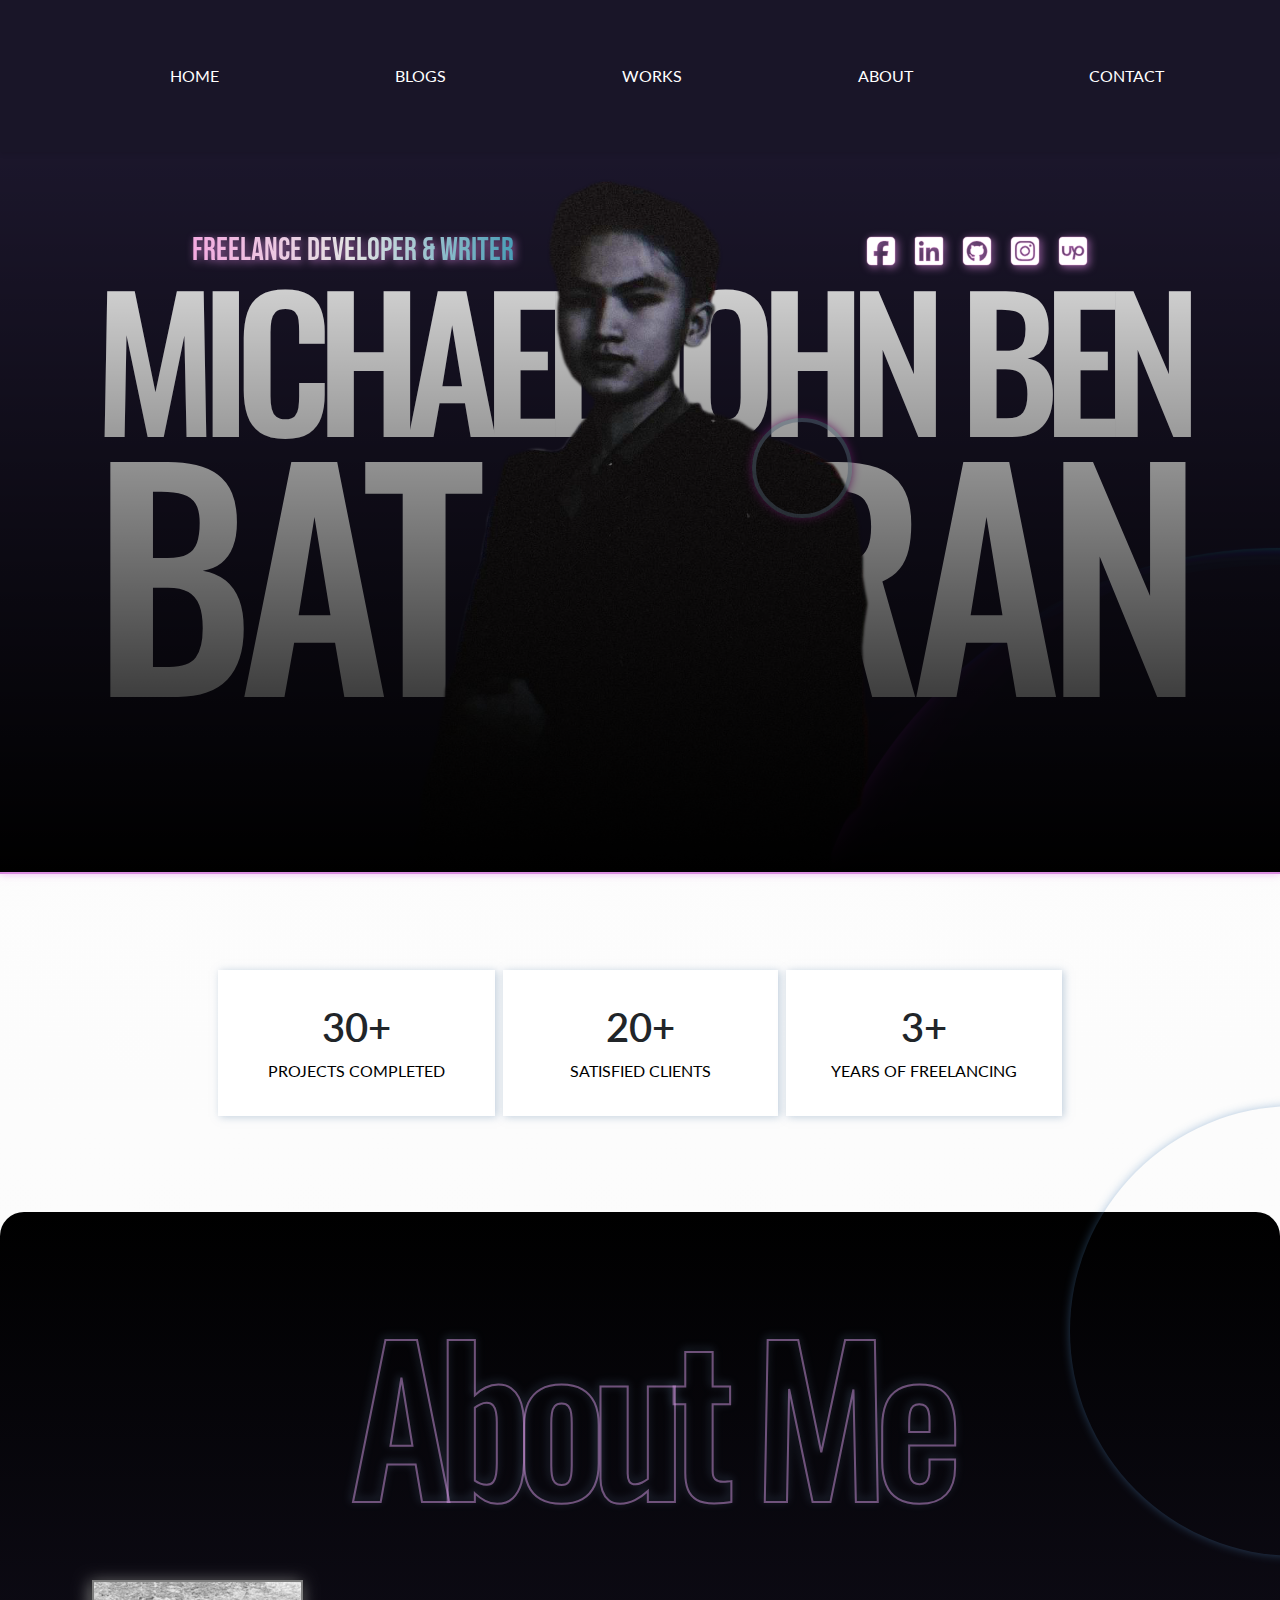
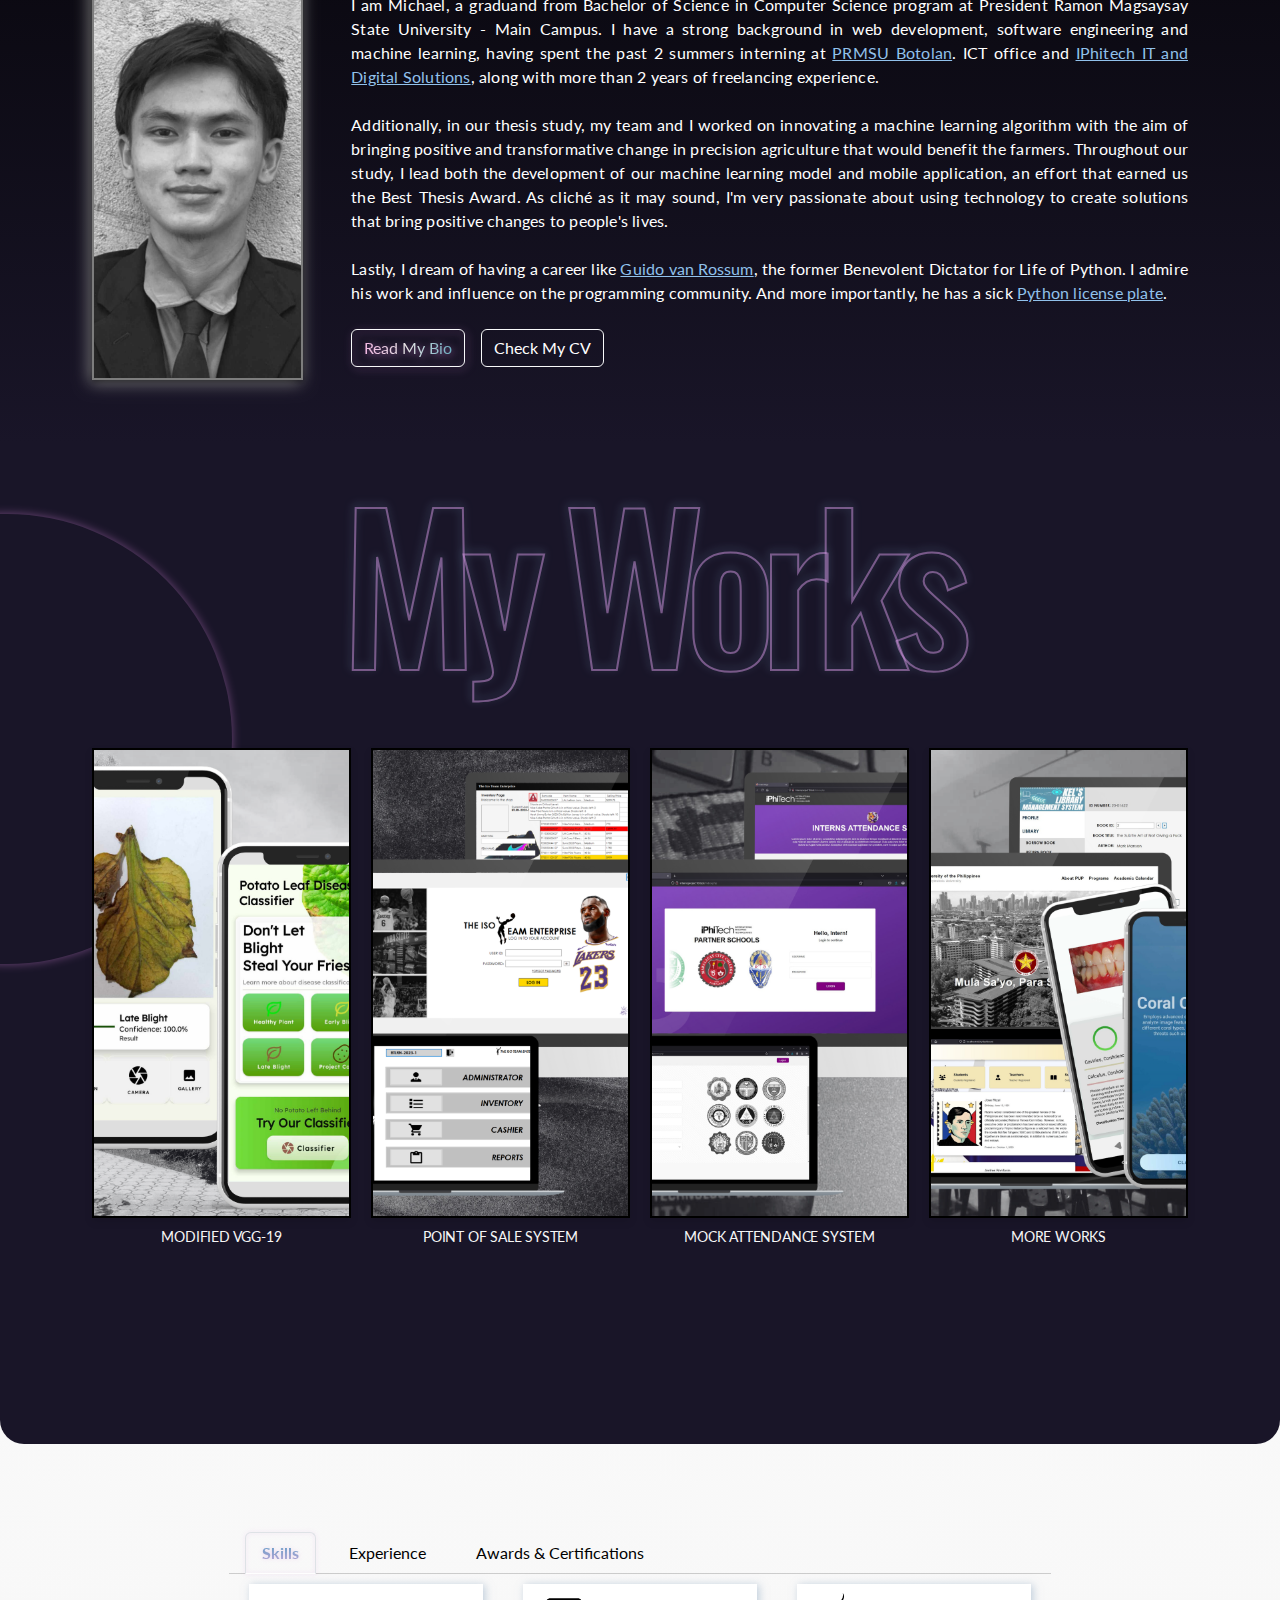
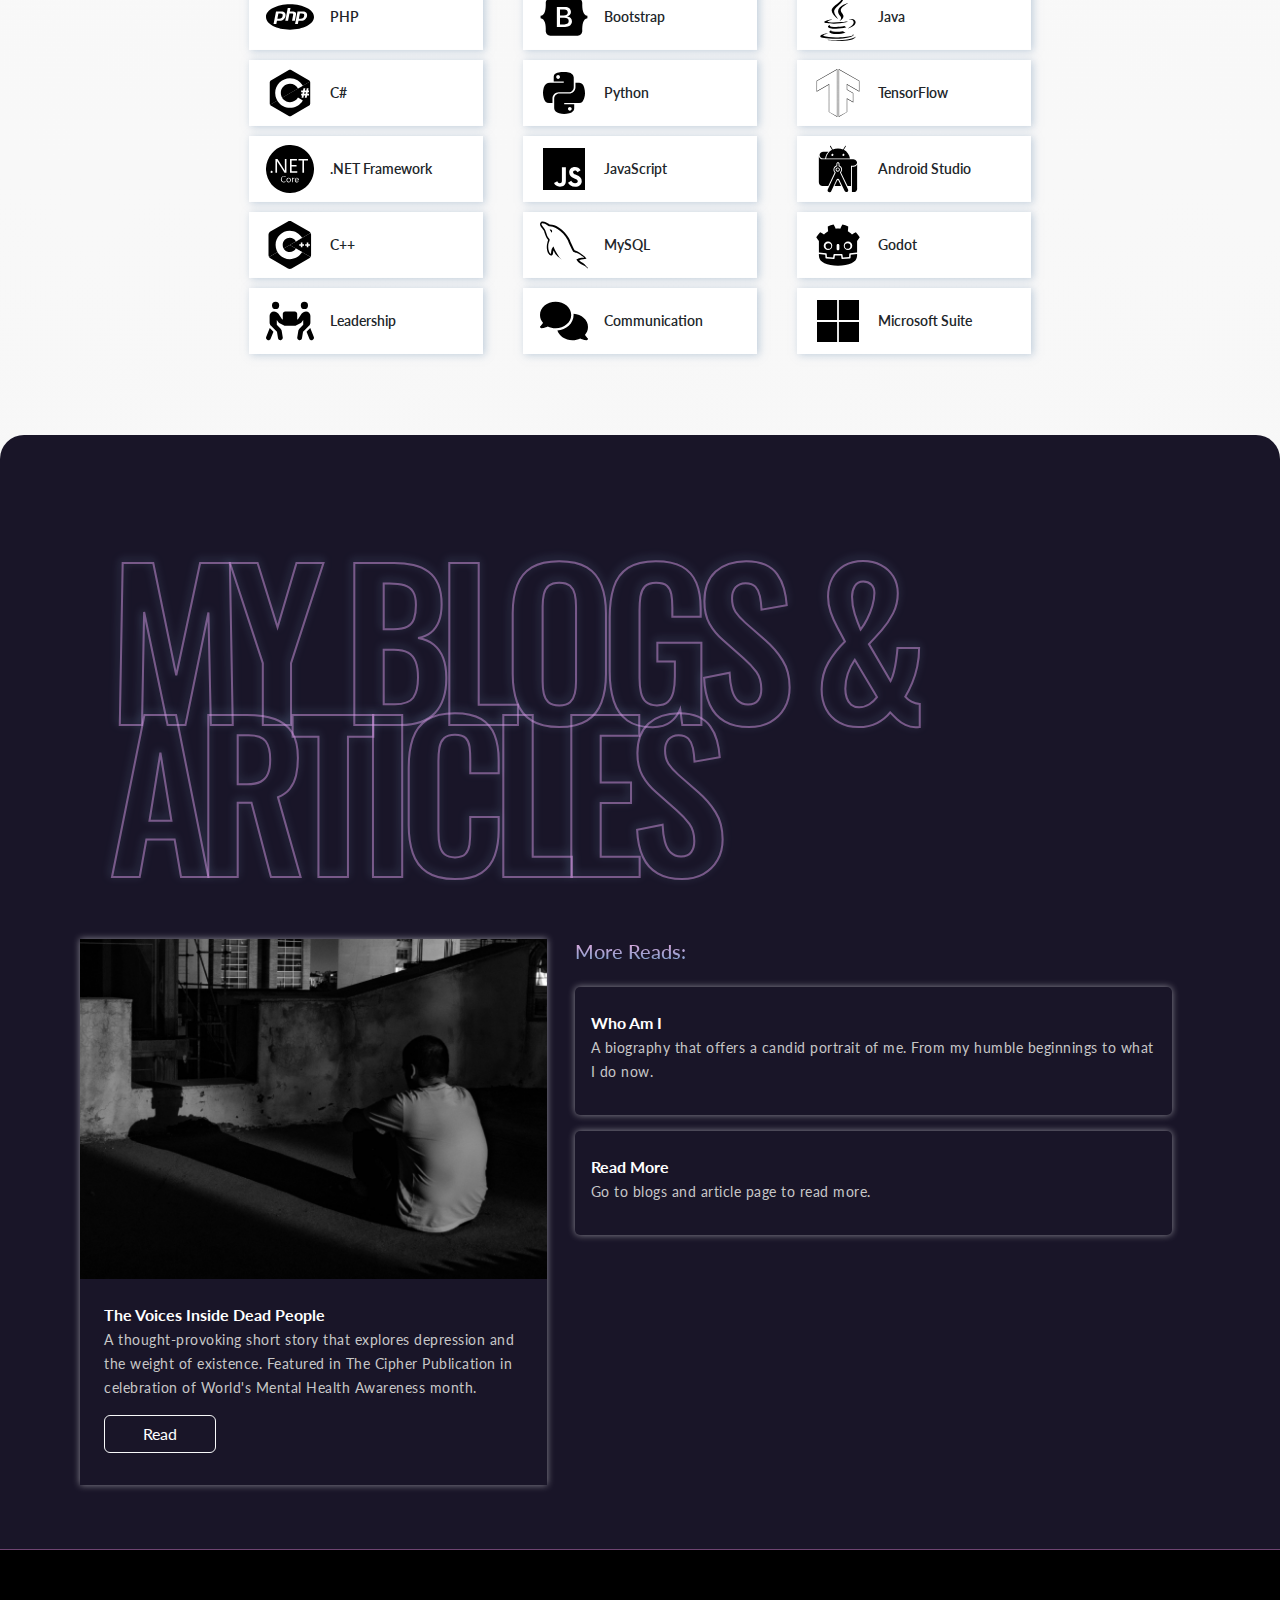
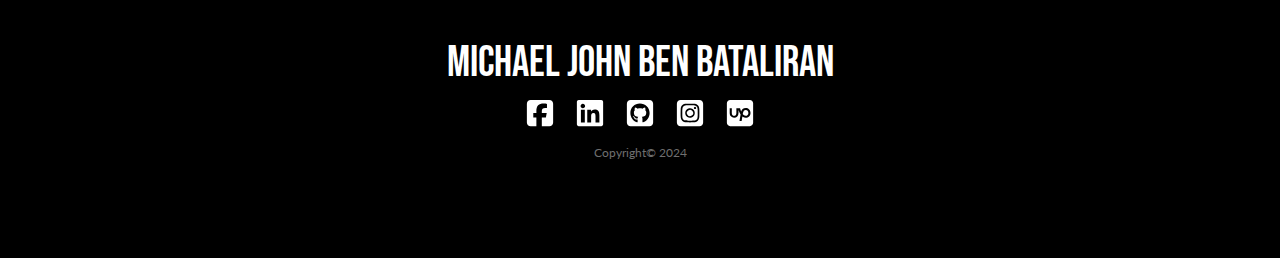
==== index.html @ 1aa2c7c5 "Update index.html" ====
<!DOCTYPE html>
<html lang="en">

<head>
  <meta charset="UTF-8">
  <meta name="viewport" content="width=device-width, initial-scale=1.0">
  <title>Michael John Ben Bataliran</title>
  <link rel="icon" href="assets/m-solid.svg" type="image/svg+xml">
  <link rel="preconnect" href="https://fonts.googleapis.com">
  <link rel="preconnect" href="https://fonts.gstatic.com" crossorigin>
  <link href="https://fonts.googleapis.com/css2?family=Dancing+Script:wght@400..700&display=swap" rel="stylesheet">
  <link href="https://cdn.jsdelivr.net/npm/bootstrap@5.3.3/dist/css/bootstrap.min.css" rel="stylesheet"
    integrity="sha384-QWTKZyjpPEjISv5WaRU9OFeRpok6YctnYmDr5pNlyT2bRjXh0JMhjY6hW+ALEwIH" crossorigin="anonymous">
  <link rel="stylesheet" href="stylesheets/style.css">
  <link rel="stylesheet" href="stylesheets/styleresponsive.css">
  <link rel="preconnect" href="https://fonts.googleapis.com">
  <link rel="preconnect" href="https://fonts.gstatic.com" crossorigin>
  <link href="https://fonts.googleapis.com/css2?family=Bebas+Neue&display=swap" rel="stylesheet">
  <link
    href="https://fonts.googleapis.com/css2?family=Lato:ital,wght@0,100;0,300;0,400;0,700;0,900;1,100;1,300;1,400;1,700;1,900&display=swap"
    rel="stylesheet">
  <link href="https://fonts.googleapis.com/css2?family=Oswald:wght@200..700&display=swap" rel="stylesheet">
</head>

<body>
  <div class="header">
    <div class="container-fluid nav-container">
      <div class="row">
        <div class="col">
          <nav class="navbar navbar-expand-md">
            <div class="container">
              <button class="navbar-toggler" type="button" data-bs-toggle="collapse" data-bs-target="#navbarCollapse">
                <span class="navbar-toggler-icon"></span>
              </button>
              <div class="collapse navbar-collapse" id="navbarCollapse">
                <ul class="navbar-nav">
                  <!-- Add your navigation links here -->
                  <li class="nav-item">
                    <a class="nav-link" href="index.html">HOME</a>
                  </li>
                  <li class="nav-item">
                    <a class="nav-link" href='blogs.html'>BLOGS</a>
                  </li>
                  <li class="nav-item">
                    <a class="nav-link" href="works.html">WORKS</a>
                  </li>
                  <li class="nav-item">
                    <a class="nav-link" href="whoami.html">ABOUT</a>
                  </li>
                  <li class="nav-item">
                    <a class="nav-link" href="contact.html">CONTACT</a>
                  </li>
                  <!-- Add more links as needed -->
                </ul>
              </div>
            </div>
          </nav>
        </div>
      </div>
    </div>
  </div>

  <section id="hero"> 
    <div class="name">
      <div class="background-me"></div>  
      <div class="i-do">
        <h1>Freelance Developer & Writer</h1>      
        <div class="hero-contacts">
          <a href="https://www.facebook.com/kingjeybie"><svg xmlns="http://www.w3.org/2000/svg" viewBox="0 0 448 512"><!--!Font Awesome Free 6.5.2 by @fontawesome - https://fontawesome.com License - https://fontawesome.com/license/free Copyright 2024 Fonticons, Inc.--><path d="M64 32C28.7 32 0 60.7 0 96V416c0 35.3 28.7 64 64 64h98.2V334.2H109.4V256h52.8V222.3c0-87.1 39.4-127.5 125-127.5c16.2 0 44.2 3.2 55.7 6.4V172c-6-.6-16.5-1-29.6-1c-42 0-58.2 15.9-58.2 57.2V256h83.6l-14.4 78.2H255V480H384c35.3 0 64-28.7 64-64V96c0-35.3-28.7-64-64-64H64z"/></svg></a>
          <a href="https://www.linkedin.com/in/michael-john-ben-bataliran-097089280/"><svg xmlns="http://www.w3.org/2000/svg" viewBox="0 0 448 512"><!--!Font Awesome Free 6.5.2 by @fontawesome - https://fontawesome.com License - https://fontawesome.com/license/free Copyright 2024 Fonticons, Inc.--><path d="M416 32H31.9C14.3 32 0 46.5 0 64.3v383.4C0 465.5 14.3 480 31.9 480H416c17.6 0 32-14.5 32-32.3V64.3c0-17.8-14.4-32.3-32-32.3zM135.4 416H69V202.2h66.5V416zm-33.2-243c-21.3 0-38.5-17.3-38.5-38.5S80.9 96 102.2 96c21.2 0 38.5 17.3 38.5 38.5 0 21.3-17.2 38.5-38.5 38.5zm282.1 243h-66.4V312c0-24.8-.5-56.7-34.5-56.7-34.6 0-39.9 27-39.9 54.9V416h-66.4V202.2h63.7v29.2h.9c8.9-16.8 30.6-34.5 62.9-34.5 67.2 0 79.7 44.3 79.7 101.9V416z"/></svg></a>
          <a href="https://github.com/thegreatkeljb"><svg xmlns="http://www.w3.org/2000/svg" viewBox="0 0 448 512"><!--!Font Awesome Free 6.5.2 by @fontawesome - https://fontawesome.com License - https://fontawesome.com/license/free Copyright 2024 Fonticons, Inc.--><path d="M448 96c0-35.3-28.7-64-64-64H64C28.7 32 0 60.7 0 96V416c0 35.3 28.7 64 64 64H384c35.3 0 64-28.7 64-64V96zM265.8 407.7c0-1.8 0-6 .1-11.6c.1-11.4 .1-28.8 .1-43.7c0-15.6-5.2-25.5-11.3-30.7c37-4.1 76-9.2 76-73.1c0-18.2-6.5-27.3-17.1-39c1.7-4.3 7.4-22-1.7-45c-13.9-4.3-45.7 17.9-45.7 17.9c-13.2-3.7-27.5-5.6-41.6-5.6s-28.4 1.9-41.6 5.6c0 0-31.8-22.2-45.7-17.9c-9.1 22.9-3.5 40.6-1.7 45c-10.6 11.7-15.6 20.8-15.6 39c0 63.6 37.3 69 74.3 73.1c-4.8 4.3-9.1 11.7-10.6 22.3c-9.5 4.3-33.8 11.7-48.3-13.9c-9.1-15.8-25.5-17.1-25.5-17.1c-16.2-.2-1.1 10.2-1.1 10.2c10.8 5 18.4 24.2 18.4 24.2c9.7 29.7 56.1 19.7 56.1 19.7c0 9 .1 21.7 .1 30.6c0 4.8 .1 8.6 .1 10c0 4.3-3 9.5-11.5 8C106 393.6 59.8 330.8 59.8 257.4c0-91.8 70.2-161.5 162-161.5s166.2 69.7 166.2 161.5c.1 73.4-44.7 136.3-110.7 158.3c-8.4 1.5-11.5-3.7-11.5-8zm-90.5-54.8c-.2-1.5 1.1-2.8 3-3.2c1.9-.2 3.7 .6 3.9 1.9c.3 1.3-1 2.6-3 3c-1.9 .4-3.7-.4-3.9-1.7zm-9.1 3.2c-2.2 .2-3.7-.9-3.7-2.4c0-1.3 1.5-2.4 3.5-2.4c1.9-.2 3.7 .9 3.7 2.4c0 1.3-1.5 2.4-3.5 2.4zm-14.3-2.2c-1.9-.4-3.2-1.9-2.8-3.2s2.4-1.9 4.1-1.5c2 .6 3.3 2.1 2.8 3.4c-.4 1.3-2.4 1.9-4.1 1.3zm-12.5-7.3c-1.5-1.3-1.9-3.2-.9-4.1c.9-1.1 2.8-.9 4.3 .6c1.3 1.3 1.8 3.3 .9 4.1c-.9 1.1-2.8 .9-4.3-.6zm-8.5-10c-1.1-1.5-1.1-3.2 0-3.9c1.1-.9 2.8-.2 3.7 1.3c1.1 1.5 1.1 3.3 0 4.1c-.9 .6-2.6 0-3.7-1.5zm-6.3-8.8c-1.1-1.3-1.3-2.8-.4-3.5c.9-.9 2.4-.4 3.5 .6c1.1 1.3 1.3 2.8 .4 3.5c-.9 .9-2.4 .4-3.5-.6zm-6-6.4c-1.3-.6-1.9-1.7-1.5-2.6c.4-.6 1.5-.9 2.8-.4c1.3 .7 1.9 1.8 1.5 2.6c-.4 .9-1.7 1.1-2.8 .4z"/></svg></a>
          <a href="https://www.instagram.com/thegreatkeljb/"><svg xmlns="http://www.w3.org/2000/svg" viewBox="0 0 448 512"><!--!Font Awesome Free 6.5.2 by @fontawesome - https://fontawesome.com License - https://fontawesome.com/license/free Copyright 2024 Fonticons, Inc.--><path d="M194.4 211.7a53.3 53.3 0 1 0 59.3 88.7 53.3 53.3 0 1 0 -59.3-88.7zm142.3-68.4c-5.2-5.2-11.5-9.3-18.4-12c-18.1-7.1-57.6-6.8-83.1-6.5c-4.1 0-7.9 .1-11.2 .1c-3.3 0-7.2 0-11.4-.1c-25.5-.3-64.8-.7-82.9 6.5c-6.9 2.7-13.1 6.8-18.4 12s-9.3 11.5-12 18.4c-7.1 18.1-6.7 57.7-6.5 83.2c0 4.1 .1 7.9 .1 11.1s0 7-.1 11.1c-.2 25.5-.6 65.1 6.5 83.2c2.7 6.9 6.8 13.1 12 18.4s11.5 9.3 18.4 12c18.1 7.1 57.6 6.8 83.1 6.5c4.1 0 7.9-.1 11.2-.1c3.3 0 7.2 0 11.4 .1c25.5 .3 64.8 .7 82.9-6.5c6.9-2.7 13.1-6.8 18.4-12s9.3-11.5 12-18.4c7.2-18 6.8-57.4 6.5-83c0-4.2-.1-8.1-.1-11.4s0-7.1 .1-11.4c.3-25.5 .7-64.9-6.5-83l0 0c-2.7-6.9-6.8-13.1-12-18.4zm-67.1 44.5A82 82 0 1 1 178.4 324.2a82 82 0 1 1 91.1-136.4zm29.2-1.3c-3.1-2.1-5.6-5.1-7.1-8.6s-1.8-7.3-1.1-11.1s2.6-7.1 5.2-9.8s6.1-4.5 9.8-5.2s7.6-.4 11.1 1.1s6.5 3.9 8.6 7s3.2 6.8 3.2 10.6c0 2.5-.5 5-1.4 7.3s-2.4 4.4-4.1 6.2s-3.9 3.2-6.2 4.2s-4.8 1.5-7.3 1.5l0 0c-3.8 0-7.5-1.1-10.6-3.2zM448 96c0-35.3-28.7-64-64-64H64C28.7 32 0 60.7 0 96V416c0 35.3 28.7 64 64 64H384c35.3 0 64-28.7 64-64V96zM357 389c-18.7 18.7-41.4 24.6-67 25.9c-26.4 1.5-105.6 1.5-132 0c-25.6-1.3-48.3-7.2-67-25.9s-24.6-41.4-25.8-67c-1.5-26.4-1.5-105.6 0-132c1.3-25.6 7.1-48.3 25.8-67s41.5-24.6 67-25.8c26.4-1.5 105.6-1.5 132 0c25.6 1.3 48.3 7.1 67 25.8s24.6 41.4 25.8 67c1.5 26.3 1.5 105.4 0 131.9c-1.3 25.6-7.1 48.3-25.8 67z"/></svg></a>
          <a href="https://www.upwork.com/freelancers/~016fa21704668e60ec?mp_source=share"><svg xmlns="http://www.w3.org/2000/svg" viewBox="0 0 448 512"><!--!Font Awesome Free 6.5.2 by @fontawesome - https://fontawesome.com License - https://fontawesome.com/license/free Copyright 2024 Fonticons, Inc.--><path d="M56 32l336 0c30.9 0 56 25.1 56 56l0 336c0 30.9-25.1 56-56 56L56 480c-30.9 0-56-25.1-56-56L0 88C0 57.1 25.1 32 56 32zM270.9 274.2c6.6-52.9 25.9-69.5 51.4-69.5c25.3 0 44.9 20.2 44.9 49.7s-19.7 49.7-44.9 49.7c-27.9 0-46.3-21.5-51.4-29.9zm-26.7-41.8c-8.2-15.5-14.3-36.3-19.2-55.6l-29.7 0-33.2 0 0 78.1c0 28.4-12.9 49.4-38.2 49.4s-39.8-20.9-39.8-49.3l.3-78.1-36.2 0 0 78.1c0 22.8 7.4 43.5 20.9 58.2c13.9 15.2 32.8 23.2 54.8 23.2c43.7 0 74.2-33.5 74.2-81.5l0-52.5c4.6 17.3 15.4 50.5 36.2 79.7L215 392.6l36.8 0 12.8-78.4c4.2 3.5 8.7 6.6 13.4 9.4c12.3 7.8 26.4 12.2 40.9 12.6l.1 0c.5 0 1.1 0 1.6 0c.6 0 1.1 0 1.7 0c45.1 0 80.9-34.9 80.9-81.9s-35.9-82.2-80.9-82.2c-45.4 0-70.9 29.7-78.1 60.1z"/></svg></a>
        </div>
      </div>
      
      <div class="first-name-hero">
        <div class="first-name">
          <h1>MICHAEL JOHN BEN</h1>
        </div>
        <div class="f-name-hover">
          <h1>MICHAEL JOHN BEN</h1>
        </div>
      </div>

      <div class="last-name-hero">
        <div class="last-name">
          <h1>BATALIRAN</h1>
        </div>
        <div class="l-name-hover">
          <h1>BATALIRAN</h1>
        </div>
      </div>

    </div> 
  </section>


  <section id="freelancing-visual">
    <div class="container">
      <div class="row">
        <div class="col">
          <div class="card-group main-card">
            <div class="card">
              <div class="card-body">
                <h5 class="card-title">30+</h5>
                <p class="card-text">PROJECTS COMPLETED</p>        
              </div>
            </div>
            <div class="card">
              <div class="card-body">
                <h5 class="card-title">20+</h5>
                <p class="card-text">SATISFIED CLIENTS</p>
              </div>
            </div>
            <div class="card">
              <div class="card-body">
                <h5 class="card-title">3+</h5>
                <p class="card-text">YEARS OF FREELANCING</p>
              </div>
            </div>
          </div>
        </div>
      </div>
    </div>
  </section>
  
  <section id="about-me">
    <div class="container">
      <div class="row">
        <div class="section-title">
          <h1>About Me</h1>   
        </div>        
        <div class="col about-content-picture">
          <div class="myPicture"></div>
          <div class="about-content">
            <p>
              I am Michael, a graduand from Bachelor of Science in Computer Science program at President Ramon Magsaysay State University - Main Campus.
              I have a strong background in web development, software engineering and machine learning, having spent the past 2 summers interning at <a href="https://www.facebook.com/profile.php?id=100063719453144">PRMSU Botolan</a>. ICT office and  <a href="https://iphitech.com/">IPhitech IT and Digital Solutions</a>, 
              along with more than 2 years of freelancing experience. 
              <br>
              <br>
              Additionally,  in our thesis study, my team and I worked on innovating a machine learning algorithm with the aim of bringing positive and transformative change in precision agriculture that would benefit the farmers.
              Throughout our study, I lead both the development of our machine learning model and mobile application, an effort that earned us the Best Thesis Award.  As cliché as it may sound, I'm very passionate about using technology to create solutions that bring positive changes to people's lives. 
              <br>
              <br>
             
              Lastly, I dream of having a career like <a href="https://en.wikipedia.org/wiki/Guido_van_Rossum">Guido van
                Rossum</a>, the former Benevolent Dictator for Life of Python. I admire his work and influence on the
              programming community.
              And more importantly, he has a sick <a href="https://gvanrossum.github.io/images/license.jpg">Python license
                plate</a>.
              <br><br>      
            </p>  
            <div class="about-buttons">
              <a href="whoami.html" type="button" class="btn btn-light btn-bio">Read My Bio</a>
              <a href="resume.html" type="button" class="btn btn-light btn-resume">Check My CV</a>
            </div>     
          </div>          
        </div>      
      </div>
    </div>
  </section>

  <section id="works">
    <div class="container">
      <div class="row">
        <div class="col">
          <div class="section-title">
            <h1>My Works</h1>
          </div>    
          <div class="portfolio">
            <div class="portfolio-item item_one">
              <a href="modifiedvgg19.html" class="item-link">
                <div class="item-content">        
                  <div class="item-image img_one">
                  </div>
                  <div class="works-description">
                    <p class="item-title">MODIFIED VGG-19</p>
                    <p class="item-category">Mobile Development<br>Machine Learning</p>
                  </div>
                </div>
              </a>
            </div>
           
            <div class="portfolio-item item_two">
              <a href="possystem.html" class="item-link">
                <div class="item-content">          
                  <div class="item-image img_two"></div>
                  <div class="works-description">
                    <p class="item-title">POINT OF SALE SYSTEM</p>
                    <p class="item-category">Desktop Application</p>
                  </div>
                </div>   
              </a>    
            </div>
            
            <div class="portfolio-item item_three">
              <a href="nda.html" class="item-link">
                <div class="item-content">
                  <div class="item-image img_three"></div>
                  <div class="works-description">
                    <p class="item-title">MOCK ATTENDANCE SYSTEM</p>
                    <p class="item-category">Web Development</p>
                  </div>
                </div>
              </a>
            </div>
            <div class="portfolio-item item_four">
              <a href="works.html" class="item-link">
                <div class="item-content">                  
                  <div class="item-image img_four">
                  </div>
                  <div class="works-description">
                    <p class="item-title">MORE WORKS</p>
                    <p class="item-category">Click for more</p>
                  </div>
                </div>
              </a>
            </div>
          </div>

        </div>
      </div>
    </div>
  </section>

  <section id="tech-used">
    <div class="container">
      <div class="row">
        <div class="col">
          <div class="card text-center tech-used-card">
            <div class="card-header">
              <ul class="nav nav-tabs card-header-tabs">
                <li class="nav-item">
                  <a class="nav-link active" id="tab1"  onclick="changeContent('tab1')">Skills</a>
                </li>
                <li class="nav-item">
                  <a class="nav-link" id="tab2" onclick="changeContent('tab2')">Experience</a>
                </li>
                <li class="nav-item">
                  <a class="nav-link" id="tab3" onclick="changeContent('tab3')">Awards & Certifications</a>
                </li>
              </ul>
            </div>
            <div class="container">
              <div class="row trigger-awards">
                <div class="col">

                  <div class="card">
                    <div class="card-header sub-text">
                      Best in Thesis
                    </div>
                    <div class="card-body">
                      <div class="company-details">
                        <h5 class="card-title main-text">Thesis Study: Modified VGG-19 Potato Leaf Disease Classifier Mobile Application</h5>
                        <p class="sub-text">2024</p>
                      </div>  
                      <p class="sub-text">President Ramon Magsaysay State University, Iba, Zambales</p>
                      <p class="job-title">Best in Thesis award for our thesis study, "Modified VGG-19 Potato Leaf Disease Classifier Mobile Application". 
                        A machine learning model turned application that increased the accuracy of classical VGG19 architecture by adding smaller fully connected layers
                        and global average pooling.</p>
                    </div>
                  </div>
                  <div class="card">
                    <div class="card-header sub-text">
                      Participation Certificate
                    </div>
                    <div class="card-body">
                      <div class="company-details">
                        <h5 class="card-title main-text">Regional Assembly on Information Technology Education (RAITE) 2023 Hackathon</h5>
                        <p class="sub-text">November 2023</p>
                      </div>  
                      <p class="sub-text">PSITE Central Luzon, Holy Angel Univesity, Angeles City, Pampanga</p>
                      <p class="job-title">Represented President Ramon Magsaysay State University in the RAITE 2023 Hackathon where I compete with universities in
                        Central Luzon in the back-end web development category.</p>
                    </div>
                  </div>
                  <div class="card">
                    <div class="card-header sub-text">
                      Participation Certificate
                    </div>
                    <div class="card-body">
                      <div class="company-details">
                        <h5 class="card-title main-text">Game Jam Los Baños 2024</h5>
                        <p class="sub-text">June 2024</p>
                      </div>  
                      <p class="sub-text">University of the Philippines Los Baños (UPLB) Computer Science Society </p>
                      <p class="job-title">Competed in fast-paced 2-day game jam where we created a cohesive and engaging video game.</p>
                    </div>
                  </div>
                  <div class="card">
                    <div class="card-header sub-text">
                      Participation Certificate
                    </div>
                    <div class="card-body">
                      <div class="company-details">
                        <h5 class="card-title main-text">Exploring JavaScript Essentials: Building Blocks for Web Development Workshop</h5>
                        <p class="sub-text">April 2024</p>
                      </div>  
                      <p class="sub-text">President Ramon Magsaysay State 
                        University – Association of Students for Communication and Information Interchange (PRMSU – ASCII)</p>
                      <p class="job-title">Participated in a workshop on JavaScript and web development that featured session led by industry veteran.</p>
                      </div>
                  </div>
                  <div class="card">
                    <div class="card-header sub-text">
                      Participation Certificate
                    </div>
                    <div class="card-body">
                      <div class="company-details">
                        <h5 class="card-title main-text">Rising Edges: Understanding Fundamentals and Ethics in AI and Data Science</h5>
                        <p class="sub-text">May 2024</p>
                      </div>  
                      <p class="sub-text">University of the Philippines Alpha 
                        Sigma Fraternity Los Baños Chapter</p>
                      <p class="job-title">Attended a webinar on AI and Data Science covering fundamentals which featured sessions from Dr. Maria Art Antonette D. Clariño, Director of the Institute of Computer Science at UP Los 
                        Baños, and Dr. Rachel Edita O. Roxas, ranked among the top 1000 scientists in the Philippines by the AD 
                        Scientific Index 2024, among others.
                        </p>
                    </div>
                  </div>

                </div>
              </div>
              
              <div class="row trigger-experience">
                <div class="col">

                  <div class="card">
                    <div class="card-header sub-text">
                      Work Experience
                    </div>
                    <div class="card-body">
                      <div class="company-details">
                        <h5 class="card-title main-text">Campus Information and Communication Technology Office </h5>
                        <p class="sub-text">June 2024 - July 2024</p>
                      </div>  
                      <p class="sub-text">Botolan, Zambales, Philippines</p>
                      <p class="job-title">Intern</p>
                    </div>
                  </div>
                  <div class="card">
                    <div class="card-header sub-text">
                      Work Experience
                    </div>
                    <div class="card-body">
                      <div class="company-details">
                        <h5 class="card-title main-text">IPhitech IT and Digital Solutions</h5>
                        <p class="sub-text">July 2023 - August 2023</p>
                      </div>  
                      <p class="sub-text">Mabalacat, Pampanga, Philippines</p>
                      <p class="job-title">Web Development Intern</p>
                    </div>
                  </div>
                  <div class="card">
                    <div class="card-header sub-text">
                      Work Experience
                    </div>
                    <div class="card-body">
                      <div class="company-details">
                        <h5 class="card-title main-text">Contract/Freelance Developer</h5>
                        <p class="sub-text">2021 - Present</p>
                      </div>  
                      <p class="job-title">Developer</p>
                    </div>
                  </div>
                  <div class="card">
                    <div class="card-header sub-text">
                      Education
                    </div>
                    <div class="card-body">
                      <div class="company-details">
                        <h5 class="card-title main-text">President Ramon Magsaysay State University</h5>
                        <p class="sub-text">2020 - 2024</p>
                      </div>  
                      <p class="sub-text">Iba, Zambales, Philippines</p>
                      <p class="job-title">Bachelor of Science in Computer Science</p>
                    </div>
                  </div>

                </div>
              </div>

              <div class="row trigger-skills">
                <div class="col-4">
                  <div class="card p-0 main-skill-card" style="max-width: 540px;">
                    <div class="lang"><svg viewBox="0 0 128 128"><path d="M64 30.332C28.654 30.332 0 45.407 0 64s28.654 33.668 64 33.668c35.345 0 64-15.075 64-33.668S99.346 30.332 64 30.332zm-5.982 9.81h7.293v.003l-1.745 8.968h6.496c4.087 0 6.908.714 8.458 2.139 1.553 1.427 2.017 3.737 1.398 6.93l-3.053 15.7h-7.408l2.902-14.929c.33-1.698.208-2.855-.365-3.473-.573-.617-1.793-.925-3.658-.925h-5.828L58.752 73.88h-7.291l6.557-33.738zM26.73 49.114h14.133c4.252 0 7.355 1.116 9.305 3.348 1.95 2.232 2.536 5.346 1.758 9.346-.32 1.649-.863 3.154-1.625 4.52-.763 1.364-1.76 2.613-2.99 3.745-1.468 1.373-3.098 2.353-4.891 2.936-1.794.585-4.08.875-6.858.875h-6.294l-1.745 8.97h-7.35l6.557-33.74zm57.366 0h14.13c4.252 0 7.353 1.116 9.303 3.348h.002c1.95 2.232 2.538 5.346 1.76 9.346-.32 1.649-.861 3.154-1.623 4.52-.763 1.364-1.76 2.613-2.992 3.745-1.467 1.373-3.098 2.353-4.893 2.936-1.794.585-4.077.875-6.855.875h-6.295l-1.744 8.97h-7.35l6.557-33.74zm-51.051 5.325-2.742 14.12h4.468c2.963 0 5.172-.556 6.622-1.673 1.45-1.116 2.428-2.981 2.937-5.592.485-2.507.264-4.279-.666-5.309-.93-1.032-2.79-1.547-5.584-1.547h-5.035zm57.363 0-2.744 14.12h4.47c2.965 0 5.17-.556 6.622-1.673 1.449-1.116 2.427-2.981 2.935-5.592.487-2.507.266-4.279-.664-5.309-.93-1.032-2.792-1.547-5.584-1.547h-5.035z"></path></svg></div>
                    <h5 class="card-title">PHP</h5>          
                  </div>
                  <div class="card p-0 main-skill-card" style="max-width: 540px;">
                    <div class="lang"><svg viewBox="0 0 128 128"><path  d="M115.4 30.7L67.1 2.9c-.8-.5-1.9-.7-3.1-.7-1.2 0-2.3.3-3.1.7l-48 27.9c-1.7 1-2.9 3.5-2.9 5.4v55.7c0 1.1.2 2.4 1 3.5l106.8-62c-.6-1.2-1.5-2.1-2.4-2.7z"></path><path  d="M10.7 95.3c.5.8 1.2 1.5 1.9 1.9l48.2 27.9c.8.5 1.9.7 3.1.7 1.2 0 2.3-.3 3.1-.7l48-27.9c1.7-1 2.9-3.5 2.9-5.4V36.1c0-.9-.1-1.9-.6-2.8l-106.6 62z"></path><path fill="#fff" d="M85.3 76.1C81.1 83.5 73.1 88.5 64 88.5c-13.5 0-24.5-11-24.5-24.5s11-24.5 24.5-24.5c9.1 0 17.1 5 21.3 12.5l13-7.5c-6.8-11.9-19.6-20-34.3-20-21.8 0-39.5 17.7-39.5 39.5s17.7 39.5 39.5 39.5c14.6 0 27.4-8 34.2-19.8l-12.9-7.6zM97 66.2l.9-4.3h-4.2v-4.7h5.1L100 51h4.9l-1.2 6.1h3.8l1.2-6.1h4.8l-1.2 6.1h2.4v4.7h-3.3l-.9 4.3h4.2v4.7h-5.1l-1.2 6h-4.9l1.2-6h-3.8l-1.2 6h-4.8l1.2-6h-2.4v-4.7H97zm4.8 0h3.8l.9-4.3h-3.8l-.9 4.3z"></path></svg></div>
                    <h5 class="card-title">C#</h5>          
                  </div>
                  <div class="card p-0 main-skill-card" style="max-width: 540px;">
                    <div class="lang"><svg viewBox="0 0 128 128"><path d="M61.195 0h4.953c12.918.535 25.688 4.89 36.043 12.676 9.809 7.289 17.473 17.437 21.727 28.906 2.441 6.387 3.664 13.18 4.082 19.992v4.211c-.414 11.293-3.664 22.52-9.73 32.082-6.801 10.895-16.922 19.73-28.727 24.828A64.399 64.399 0 0165.082 128h-2.144c-11.735-.191-23.41-3.66-33.297-9.992-11.196-7.113-20.114-17.785-25.028-30.117C1.891 81.19.441 74.02 0 66.812v-4.957c.504-14.39 5.953-28.609 15.41-39.496C23.168 13.31 33.5 6.48 44.887 2.937 50.172 1.27 55.676.41 61.195 0M25.191 37.523c-.03 12.153-.011 24.305-.011 36.454 1.43.011 2.86.011 4.293.011-.075-10.433.101-20.863-.106-31.293.48.907.918 1.84 1.465 2.707C37.035 54.91 43.105 64.5 49.309 74c1.738-.023 3.476-.023 5.214.004-.003-12.16-.007-24.32.004-36.48a308.076 308.076 0 00-4.25-.012c.075 10.32-.136 20.64.125 30.949-6.507-10.352-13.101-20.645-19.695-30.945a370.85 370.85 0 00-5.516.007m38.844-.011c-.129 12.16-.004 24.32-.047 36.476 6.469-.015 12.938.024 19.41-.02a83.36 83.36 0 01.024-3.952c-5.012-.016-10.027.007-15.043-.02-.074-4.21-.004-8.426-.04-12.637 4.395-.078 8.79.012 13.18-.047-.011-1.277-.011-2.554-.019-3.832-4.387.141-8.773-.054-13.164.012.012-4.023.02-8.05.02-12.078 4.699 0 9.398-.02 14.093.012-.008-1.301 0-2.606.016-3.906-6.145-.016-12.29-.008-18.43-.008m22.602.054c.004 1.266.004 2.528.008 3.79 3.488-.04 6.972.109 10.46.035-.023 10.863.004 21.718-.011 32.574 1.46.043 2.93.035 4.39-.09-.12-5.992.118-11.988-.156-17.977.067-2.699-.07-5.394.117-8.09.106-2.14-.277-4.277-.035-6.417 3.516.047 7.035.015 10.55.015a59.774 59.774 0 01.075-3.832c-8.469-.105-16.937-.094-25.398-.008M13.55 69.094c-1.977.91-2.106 4.023-.149 5.027 1.72 1.18 4.305-.371 4.227-2.41.133-2.004-2.29-3.688-4.078-2.617m29.23 15.289c-4.277 3.469-4.226 11.195.5 14.25 2.668 1.695 6.102 1.344 8.922.215.012-.621.027-1.239.05-1.86-2.671 1.395-6.41 1.68-8.675-.61-2.965-3.237-2.297-9.269 1.613-11.476 2.211-1.164 4.907-.824 7.086.239-.007-.66-.004-1.32 0-1.98-3.097-1.099-6.922-1.04-9.496 1.222m17.207 2.71c-1.89.22-3.758 1.22-4.633 2.966-1.253 2.496-1.109 5.867.864 7.96 2.035 2.297 5.945 2.32 8.18.297 2.425-2.308 2.699-6.468.757-9.164-1.148-1.629-3.273-2.183-5.168-2.058m17.887 2.722c-1.66 2.883-1.332 7.25 1.598 9.211 2.183 1.22 4.933.832 7.074-.308-.004-.617.004-1.235.031-1.848-1.687 1.07-3.937 1.856-5.812.777-1.309-.722-1.704-2.257-1.914-3.625 2.875-.039 5.746-.082 8.625-.074-.075-1.828-.118-3.894-1.45-5.308-2.199-2.43-6.644-1.657-8.152 1.175m-8.414-2.336v12.008c.652 0 1.312 0 1.973.004.023-2.195-.04-4.394.023-6.594.016-1.27.527-2.558 1.484-3.414.801-.605 1.883-.27 2.801-.246-.012-.636-.02-1.27-.023-1.902-1.793-.398-3.336.652-4.242 2.117-.02-.633-.04-1.266-.051-1.894-.656-.024-1.313-.051-1.965-.079zm0 0"></path><path d="M58.758 89.223c1.652-.805 4.023-.41 4.945 1.3 1.05 1.887 1.027 4.383-.137 6.211-1.52 2.286-5.527 1.786-6.523-.742-1.008-2.258-.617-5.484 1.715-6.77zm0 0M79.04 92.414c.046-1.574 1.144-3.137 2.726-3.48.976-.164 2.097.007 2.773.793.672.714.813 1.714.98 2.64-2.16.012-4.32-.031-6.48.047zm0 0"></path></svg></div>  
                    <h5 class="card-title">.NET Framework</h5>          
                  </div> 
                  <div class="card p-0 main-skill-card" style="max-width: 540px;">
                    <div class="lang"><svg viewBox="0 0 128 128"><path d="M118.766 95.82c.89-1.543 1.441-3.28 1.441-4.843V36.78c0-1.558-.55-3.297-1.441-4.84l-55.32 31.94Zm0 0"></path>
                      <path d="m68.36 126.586 46.933-27.094c1.352-.781 2.582-2.129 3.473-3.672l-55.32-31.94L8.12 95.82c.89 1.543 2.121 2.89 3.473 3.672l46.933 27.094c2.703 1.562 7.13 1.562 9.832 0Zm0 0"></path>
                      <path d="M118.766 31.941c-.891-1.546-2.121-2.894-3.473-3.671L68.359 1.172c-2.703-1.563-7.129-1.563-9.832 0L11.594 28.27C8.89 29.828 6.68 33.66 6.68 36.78v54.196c0 1.562.55 3.3 1.441 4.843L63.445 63.88Zm0 0"></path>
                      <path fill="#fff" d="M63.445 26.035c-20.867 0-37.843 16.977-37.843 37.844s16.976 37.844 37.843 37.844c13.465 0 26.024-7.247 32.77-18.91L79.84 73.335c-3.38 5.84-9.66 9.465-16.395 9.465-10.433 0-18.922-8.488-18.922-18.922 0-10.434 8.49-18.922 18.922-18.922 6.73 0 13.017 3.629 16.39 9.465l16.38-9.477c-6.75-11.664-19.305-18.91-32.77-18.91zM92.88 57.57v4.207h-4.207v4.203h4.207v4.207h4.203V65.98h4.203v-4.203h-4.203V57.57H92.88zm15.766 0v4.207h-4.204v4.203h4.204v4.207h4.207V65.98h4.203v-4.203h-4.203V57.57h-4.207z"></path></svg>
                    </div>
                    <h5 class="card-title">C++</h5>          
                  </div> 
                  <div class="card p-0 main-skill-card" style="max-width: 540px;">
                    <svg xmlns="http://www.w3.org/2000/svg" viewBox="0 0 640 512"><!--!Font Awesome Free 6.6.0 by @fontawesome - https://fontawesome.com License - https://fontawesome.com/license/free Copyright 2024 Fonticons, Inc.--><path d="M80 48a48 48 0 1 1 96 0A48 48 0 1 1 80 48zm64 193.7l0 65.1 51 51c7.1 7.1 11.8 16.2 13.4 26.1l15.2 90.9c2.9 17.4-8.9 33.9-26.3 36.8s-33.9-8.9-36.8-26.3l-14.3-85.9L66.8 320C54.8 308 48 291.7 48 274.7l0-88.1c0-32.4 26.2-58.6 58.6-58.6c24.1 0 46.5 12 59.9 32l47.4 71.1 10.1 5 0-76.2c0-17.7 14.3-32 32-32l128 0c17.7 0 32 14.3 32 32l0 76.2 10.1-5L473.5 160c13.3-20 35.8-32 59.9-32c32.4 0 58.6 26.2 58.6 58.6l0 88.1c0 17-6.7 33.3-18.7 45.3l-79.4 79.4-14.3 85.9c-2.9 17.4-19.4 29.2-36.8 26.3s-29.2-19.4-26.3-36.8l15.2-90.9c1.6-9.9 6.3-19 13.4-26.1l51-51 0-65.1-19 28.5c-4.6 7-11 12.6-18.5 16.3l-59.6 29.8c-2.4 1.3-4.9 2.2-7.6 2.8c-2.6 .6-5.3 .9-7.9 .8l-126.7 0c-2.5 .1-5-.2-7.5-.7c-2.9-.6-5.6-1.6-8.1-3l-59.5-29.8c-7.5-3.7-13.8-9.4-18.5-16.3l-19-28.5zM2.3 468.1L50.1 348.6l49.2 49.2-37.6 94c-6.6 16.4-25.2 24.4-41.6 17.8S-4.3 484.5 2.3 468.1zM512 0a48 48 0 1 1 0 96 48 48 0 1 1 0-96zm77.9 348.6l47.8 119.5c6.6 16.4-1.4 35-17.8 41.6s-35-1.4-41.6-17.8l-37.6-94 49.2-49.2z"/></svg>
                    <h5 class="card-title">Leadership</h5>          
                  </div>      
                </div>

                <div class="col-4">
                  <div class="card p-0 main-skill-card" style="max-width: 540px;">
                    <div class="lang"><svg xmlns="http://www.w3.org/2000/svg" viewBox="0 0 576 512"><!--!Font Awesome Free 6.5.2 by @fontawesome - https://fontawesome.com License - https://fontawesome.com/license/free Copyright 2024 Fonticons, Inc.--><path d="M333.5 201.4c0-22.1-15.6-34.3-43-34.3h-50.4v71.2h42.5C315.4 238.2 333.5 225 333.5 201.4zM517 188.6c-9.5-30.9-10.9-68.8-9.8-98.1c1.1-30.5-22.7-58.5-54.7-58.5H123.7c-32.1 0-55.8 28.1-54.7 58.5c1 29.3-.3 67.2-9.8 98.1c-9.6 31-25.7 50.6-52.2 53.1v28.5c26.4 2.5 42.6 22.1 52.2 53.1c9.5 30.9 10.9 68.8 9.8 98.1c-1.1 30.5 22.7 58.5 54.7 58.5h328.7c32.1 0 55.8-28.1 54.7-58.5c-1-29.3 .3-67.2 9.8-98.1c9.6-31 25.7-50.6 52.1-53.1v-28.5C542.7 239.2 526.5 219.6 517 188.6zM300.2 375.1h-97.9V136.8h97.4c43.3 0 71.7 23.4 71.7 59.4c0 25.3-19.1 47.9-43.5 51.8v1.3c33.2 3.6 55.5 26.6 55.5 58.3C383.4 349.7 352.1 375.1 300.2 375.1zM290.2 266.4h-50.1v78.4h52.3c34.2 0 52.3-13.7 52.3-39.5C344.7 279.6 326.1 266.4 290.2 266.4z"/></svg></div>
                    <h5 class="card-title">Bootstrap</h5>          
                  </div>
                  <div class="card p-0 main-skill-card" style="max-width: 540px;">
                    <div class="lang"><svg xmlns="http://www.w3.org/2000/svg" viewBox="0 0 448 512"><!--!Font Awesome Free 6.5.2 by @fontawesome - https://fontawesome.com License - https://fontawesome.com/license/free Copyright 2024 Fonticons, Inc.--><path d="M439.8 200.5c-7.7-30.9-22.3-54.2-53.4-54.2h-40.1v47.4c0 36.8-31.2 67.8-66.8 67.8H172.7c-29.2 0-53.4 25-53.4 54.3v101.8c0 29 25.2 46 53.4 54.3 33.8 9.9 66.3 11.7 106.8 0 26.9-7.8 53.4-23.5 53.4-54.3v-40.7H226.2v-13.6h160.2c31.1 0 42.6-21.7 53.4-54.2 11.2-33.5 10.7-65.7 0-108.6zM286.2 404c11.1 0 20.1 9.1 20.1 20.3 0 11.3-9 20.4-20.1 20.4-11 0-20.1-9.2-20.1-20.4 .1-11.3 9.1-20.3 20.1-20.3zM167.8 248.1h106.8c29.7 0 53.4-24.5 53.4-54.3V91.9c0-29-24.4-50.7-53.4-55.6-35.8-5.9-74.7-5.6-106.8 .1-45.2 8-53.4 24.7-53.4 55.6v40.7h106.9v13.6h-147c-31.1 0-58.3 18.7-66.8 54.2-9.8 40.7-10.2 66.1 0 108.6 7.6 31.6 25.7 54.2 56.8 54.2H101v-48.8c0-35.3 30.5-66.4 66.8-66.4zm-6.7-142.6c-11.1 0-20.1-9.1-20.1-20.3 .1-11.3 9-20.4 20.1-20.4 11 0 20.1 9.2 20.1 20.4s-9 20.3-20.1 20.3z"/></svg></div>
                    <h5 class="card-title">Python</h5>          
                  </div>
                  <div class="card p-0 main-skill-card" style="max-width: 540px;">
                    <div class="lang"><svg xmlns="http://www.w3.org/2000/svg" viewBox="0 0 448 512"><!--!Font Awesome Free 6.5.2 by @fontawesome - https://fontawesome.com License - https://fontawesome.com/license/free Copyright 2024 Fonticons, Inc.--><path d="M0 32v448h448V32H0zm243.8 349.4c0 43.6-25.6 63.5-62.9 63.5-33.7 0-53.2-17.4-63.2-38.5l34.3-20.7c6.6 11.7 12.6 21.6 27.1 21.6 13.8 0 22.6-5.4 22.6-26.5V237.7h42.1v143.7zm99.6 63.5c-39.1 0-64.4-18.6-76.7-43l34.3-19.8c9 14.7 20.8 25.6 41.5 25.6 17.4 0 28.6-8.7 28.6-20.8 0-14.4-11.4-19.5-30.7-28l-10.5-4.5c-30.4-12.9-50.5-29.2-50.5-63.5 0-31.6 24.1-55.6 61.6-55.6 26.8 0 46 9.3 59.8 33.7L368 290c-7.2-12.9-15-18-27.1-18-12.3 0-20.1 7.8-20.1 18 0 12.6 7.8 17.7 25.9 25.6l10.5 4.5c35.8 15.3 55.9 31 55.9 66.2 0 37.8-29.8 58.6-69.7 58.6z"/></svg></div>
                    <h5 class="card-title">JavaScript</h5>          
                  </div>      
                  <div class="card p-0 main-skill-card" style="max-width: 540px;">
                    <div class="lang"><svg viewBox="0 0 128 128"><path d="M117.688 98.242c-6.973-.191-12.297.461-16.852 2.379-1.293.547-3.355.559-3.566 2.18.711.746.82 1.859 1.387 2.777 1.086 1.754 2.922 4.113 4.559 5.352 1.789 1.348 3.633 2.793 5.551 3.961 3.414 2.082 7.223 3.27 10.504 5.352 1.938 1.23 3.859 2.777 5.75 4.164.934.684 1.563 1.75 2.773 2.18v-.195c-.637-.812-.801-1.93-1.387-2.777l-2.578-2.578c-2.52-3.344-5.719-6.281-9.117-8.719-2.711-1.949-8.781-4.578-9.91-7.73l-.199-.199c1.922-.219 4.172-.914 5.949-1.391 2.98-.797 5.645-.59 8.719-1.387l4.164-1.187v-.793c-1.555-1.594-2.664-3.707-4.359-5.152-4.441-3.781-9.285-7.555-14.273-10.703-2.766-1.746-6.184-2.883-9.117-4.363-.988-.496-2.719-.758-3.371-1.586-1.539-1.961-2.379-4.449-3.566-6.738-2.488-4.793-4.93-10.023-7.137-15.066-1.504-3.437-2.484-6.828-4.359-9.91-9-14.797-18.687-23.73-33.695-32.508-3.195-1.867-7.039-2.605-11.102-3.57l-6.543-.395c-1.332-.555-2.715-2.184-3.965-2.977C16.977 3.52 4.223-3.312.539 5.672-1.785 11.34 4.016 16.871 6.09 19.746c1.457 2.012 3.32 4.273 4.359 6.539.688 1.492.805 2.984 1.391 4.559 1.438 3.883 2.695 8.109 4.559 11.695.941 1.816 1.98 3.727 3.172 5.352.727.996 1.98 1.438 2.18 2.973-1.227 1.715-1.297 4.375-1.984 6.543-3.098 9.77-1.926 21.91 2.578 29.137 1.383 2.223 4.641 6.98 9.117 5.156 3.918-1.598 3.043-6.539 4.164-10.902.254-.988.098-1.715.594-2.379v.199l3.57 7.133c2.641 4.254 7.324 8.699 11.297 11.699 2.059 1.555 3.68 4.242 6.344 5.152v-.199h-.199c-.516-.805-1.324-1.137-1.98-1.781-1.551-1.523-3.277-3.414-4.559-5.156-3.613-4.902-6.805-10.27-9.711-15.855-1.391-2.668-2.598-5.609-3.77-8.324-.453-1.047-.445-2.633-1.387-3.172-1.281 1.988-3.172 3.598-4.164 5.945-1.582 3.754-1.789 8.336-2.375 13.082-.348.125-.195.039-.398.199-2.762-.668-3.73-3.508-4.758-5.949-2.594-6.164-3.078-16.09-.793-23.191.59-1.836 3.262-7.617 2.18-9.316-.516-1.691-2.219-2.672-3.172-3.965-1.18-1.598-2.355-3.703-3.172-5.551-2.125-4.805-3.113-10.203-5.352-15.062-1.07-2.324-2.875-4.676-4.359-6.738-1.645-2.289-3.484-3.977-4.758-6.742-.453-.984-1.066-2.559-.398-3.566.215-.684.516-.969 1.191-1.191 1.148-.887 4.352.297 5.547.793 3.18 1.32 5.832 2.578 8.527 4.363 1.289.855 2.598 2.512 4.16 2.973h1.785c2.789.641 5.914.195 8.523.988 4.609 1.402 8.738 3.582 12.488 5.949 11.422 7.215 20.766 17.48 27.156 29.734 1.027 1.973 1.473 3.852 2.379 5.945 1.824 4.219 4.125 8.559 5.941 12.688 1.816 4.113 3.582 8.27 6.148 11.695 1.348 1.801 6.551 2.766 8.918 3.766 1.66.699 4.379 1.43 5.949 2.379 3 1.809 5.906 3.965 8.723 5.945 1.402.992 5.73 3.168 5.945 4.957zm-88.605-75.52c-1.453-.027-2.48.156-3.566.395v.199h.195c.695 1.422 1.918 2.34 2.777 3.566l1.98 4.164.199-.195c1.227-.867 1.789-2.25 1.781-4.363-.492-.52-.562-1.164-.992-1.785-.562-.824-1.66-1.289-2.375-1.98zm0 0"></path></svg></div>
                    <h5 class="card-title">MySQL</h5>          
                  </div>
                  <div class="card p-0 main-skill-card" style="max-width: 540px;">
                    <svg xmlns="http://www.w3.org/2000/svg" viewBox="0 0 640 512"><!--!Font Awesome Free 6.6.0 by @fontawesome - https://fontawesome.com License - https://fontawesome.com/license/free Copyright 2024 Fonticons, Inc.--><path d="M208 352c114.9 0 208-78.8 208-176S322.9 0 208 0S0 78.8 0 176c0 38.6 14.7 74.3 39.6 103.4c-3.5 9.4-8.7 17.7-14.2 24.7c-4.8 6.2-9.7 11-13.3 14.3c-1.8 1.6-3.3 2.9-4.3 3.7c-.5 .4-.9 .7-1.1 .8l-.2 .2s0 0 0 0s0 0 0 0C1 327.2-1.4 334.4 .8 340.9S9.1 352 16 352c21.8 0 43.8-5.6 62.1-12.5c9.2-3.5 17.8-7.4 25.2-11.4C134.1 343.3 169.8 352 208 352zM448 176c0 112.3-99.1 196.9-216.5 207C255.8 457.4 336.4 512 432 512c38.2 0 73.9-8.7 104.7-23.9c7.5 4 16 7.9 25.2 11.4c18.3 6.9 40.3 12.5 62.1 12.5c6.9 0 13.1-4.5 15.2-11.1c2.1-6.6-.2-13.8-5.8-17.9c0 0 0 0 0 0s0 0 0 0l-.2-.2c-.2-.2-.6-.4-1.1-.8c-1-.8-2.5-2-4.3-3.7c-3.6-3.3-8.5-8.1-13.3-14.3c-5.5-7-10.7-15.4-14.2-24.7c24.9-29 39.6-64.7 39.6-103.4c0-92.8-84.9-168.9-192.6-175.5c.4 5.1 .6 10.3 .6 15.5z"/></svg>
                    <h5 class="card-title">Communication</h5>          
                  </div>
                </div>

                <div class="col-4">
                  <div class="card p-0 main-skill-card" style="max-width: 540px;">
                    <div class="lang"><svg xmlns="http://www.w3.org/2000/svg" viewBox="0 0 384 512"><!--!Font Awesome Free 6.5.2 by @fontawesome - https://fontawesome.com License - https://fontawesome.com/license/free Copyright 2024 Fonticons, Inc.--><path d="M277.7 312.9c9.8-6.7 23.4-12.5 23.4-12.5s-38.7 7-77.2 10.2c-47.1 3.9-97.7 4.7-123.1 1.3-60.1-8 33-30.1 33-30.1s-36.1-2.4-80.6 19c-52.5 25.4 130 37 224.5 12.1zm-85.4-32.1c-19-42.7-83.1-80.2 0-145.8C296 53.2 242.8 0 242.8 0c21.5 84.5-75.6 110.1-110.7 162.6-23.9 35.9 11.7 74.4 60.2 118.2zm114.6-176.2c.1 0-175.2 43.8-91.5 140.2 24.7 28.4-6.5 54-6.5 54s62.7-32.4 33.9-72.9c-26.9-37.8-47.5-56.6 64.1-121.3zm-6.1 270.5a12.2 12.2 0 0 1 -2 2.6c128.3-33.7 81.1-118.9 19.8-97.3a17.3 17.3 0 0 0 -8.2 6.3 70.5 70.5 0 0 1 11-3c31-6.5 75.5 41.5-20.6 91.4zM348 437.4s14.5 11.9-15.9 21.2c-57.9 17.5-240.8 22.8-291.6 .7-18.3-7.9 16-19 26.8-21.3 11.2-2.4 17.7-2 17.7-2-20.3-14.3-131.3 28.1-56.4 40.2C232.8 509.4 401 461.3 348 437.4zM124.4 396c-78.7 22 47.9 67.4 148.1 24.5a185.9 185.9 0 0 1 -28.2-13.8c-44.7 8.5-65.4 9.1-106 4.5-33.5-3.8-13.9-15.2-13.9-15.2zm179.8 97.2c-78.7 14.8-175.8 13.1-233.3 3.6 0-.1 11.8 9.7 72.4 13.6 92.2 5.9 233.8-3.3 237.1-46.9 0 0-6.4 16.5-76.2 29.7zM260.6 353c-59.2 11.4-93.5 11.1-136.8 6.6-33.5-3.5-11.6-19.7-11.6-19.7-86.8 28.8 48.2 61.4 169.5 25.9a60.4 60.4 0 0 1 -21.1-12.8z"/></svg></div>
                    <h5 class="card-title">Java</h5>          
                  </div>
                  <div class="card p-0 main-skill-card" style="max-width: 540px;">
                    <div class="lang"><svg viewBox="0 0 128 128"> <path d="m61.583 127.143-21.549-12.51V40.858L7.573 59.616l.079-27.942L61.582.85zM66.427.85v126.293l21.549-12.51v-35.53l16.27 9.402-.099-24.301-16.171-9.235v-14.11l32.451 18.757-.079-27.942z" fill="none"></path><path d="M62.076 0 7.158 31.387l-.082 29.086 32.465-18.758v73.201L62.076 128V0zm3.858 0v128l22.535-13.084V79.957l16.273 9.406-.103-25.447-16.17-9.234V41.715l32.455 18.758-.082-29.086L65.934 0zM61.09 1.701v124.586l-20.563-11.94V40.005L8.068 58.76l.077-26.8L61.09 1.702zm5.83 0 52.935 30.26.077 26.799-32.45-18.756v15.252l16.172 9.234.094 23.158-16.266-9.4v36.1l-20.562 11.94V1.7z"></path></svg></div>
                    <h5 class="card-title">TensorFlow</h5>          
                  </div>
                  <div class="card p-0 main-skill-card" style="max-width: 540px;">
                    <div class="lang"><svg viewBox="0 0 128 128"><path d="M25.1 17.7l13.4.1c-4.9 4.9-7.8 11.2-8.8 18.3l-5.1-.1c-5.5-.2-9.8-4.3-9.7-9.3 0-5.1 4.5-9 10.2-9zm40.2 77.2c.9 2.2 6.9 14.4 6.9 14.4H55.1s5.5-11.5 6.7-14.4c1-2.2 2.5-2.3 3.5 0z"></path><path d="M114.9 47.9c-1.1 4.3-5.5 7.5-10.9 7.5h-5c-.3.1-.5.3-.4.6v53.3h-9.1L72 73.1c1.8-2 2.9-4.7 2.9-7.6 0-4.8-2.8-9.1-7-10.8v-4.9c0-2.1-1.8-3.6-3.9-3.6h-.2c-2.1 0-3.9 1.8-3.9 3.9v4.6c-4.6 1.5-8 5.8-8 11 0 3 1.2 5.8 3.1 7.8l-17 35.9H23.1c-5.7 0-10.2-4.6-10.2-10.3V29.7s0-.6.1 0c.8 4.8 5 8.5 10.1 8.6H100c-.1 0 14.6-1.3 14.9 9.6z"></path><path d="M63.3 59.8c3.1 0 5.7 2.6 5.6 5.8 0 3.1-2.6 5.7-5.8 5.6-3.1 0-5.6-2.6-5.6-5.7 0-1.5.6-2.9 1.7-4 1.2-1.1 2.6-1.7 4.1-1.7zm2.3-3.3v-6c0-.7-.3-1.3-.9-1.6-.9-.5-2-.2-2.5.7-.2.3-.3.6-.2 1v5.8c-5 .8-8.5 5.5-7.7 10.6v.1c.4 2.4 1.7 4.6 3.7 6l-21.3 45.7c-.8 1.6-.7 3.6.4 5.1 1.6 2.3 4.7 2.9 7 1.3.8-.5 1.4-1.3 1.8-2.1L60 92.5c.9-2 3.3-2.9 5.4-1.9.8.4 1.5 1.1 1.9 1.9l14.5 30.3c1.2 2.5 4.2 3.5 6.7 2.3s3.5-4.2 2.3-6.7L69 72.9c4-3.2 4.7-9.1 1.5-13.1-1.2-1.6-2.9-2.7-4.9-3.3m14-43.6h-.1l5.3-9.2c.3-.5.1-1.1-.3-1.5-.5-.2-1-.1-1.3.3L77.6 12c-8.7-3.9-18.7-3.9-27.5 0l-5.4-9.4c-.2-.3-.6-.6-1-.6s-.8.2-1 .6c-.2.4-.2.8 0 1.1l5.4 9.2c-8.8 4.9-14.6 13.3-16 23.1h63.8c-1.5-9.8-7.5-18.2-16.3-23.1zM51.2 28l-.4.4c-.5.5-1.2.8-1.9.8h.1c-1.5 0-2.7-1.2-2.7-2.6v-.1c0-.7.3-1.4.8-1.9.9-1.1 2.6-1.3 3.7-.4 1.3.9 1.4 2.6.4 3.8zm27.4 1c-1.5.1-2.7-1.1-2.7-2.6v-.1c0-.7.3-1.4.8-1.9 1-1 2.7-1 3.8 0 .5.5.8 1.2.8 1.9 0 1.6-1.2 2.7-2.7 2.7zm27.1 29h-4.2c-.2.1-.4.3-.4.6v66.5c0 .3.2.5.5.5h4.4c5.1 0 9.2-4.2 9.2-9.2 0 0-.1-61.1 0-63.4.1-2.4-.5-.7-.7-.2-1.5 3.2-4.8 5.3-8.6 5.3h-.2z"></path><circle cx="63.3" cy="65.5" r="3.2"></circle></svg></div>  
                    <h5 class="card-title">Android Studio</h5>          
                  </div>  
                  <div class="card p-0 main-skill-card" style="max-width: 540px;">
                    <div class="lang"><svg viewBox="0 0 128 128"><path d="M114.906 84.145s-.172-1.04-.27-1.028l-18.823 1.817a3.062 3.062 0 00-2.77 2.84l-.516 7.413-14.566 1.04-.988-6.72a3.089 3.089 0 00-3.04-2.62H54.067a3.089 3.089 0 00-3.039 2.62l-.988 6.72-14.566-1.04-.516-7.414a3.058 3.058 0 00-2.77-2.84l-18.835-1.816c-.094-.012-.168 1.028-.266 1.028l-.024 4.074 15.954 2.574.52 7.477a3.084 3.084 0 002.843 2.847l20.059 1.434c.078.004.152.008.226.008a3.087 3.087 0 003.031-2.621l1.02-6.915h14.57l1.02 6.915a3.088 3.088 0 003.254 2.613l20.062-1.434a3.084 3.084 0 002.844-2.847l.52-7.477 15.945-2.586zm0 0" fill="#fff"></path><path d="M13.086 53.422v30.723c.059 0 .113.003.168.007L32.09 85.97a2.027 2.027 0 011.828 1.875l.582 8.316 16.426 1.172 1.133-7.672a2.03 2.03 0 012.007-1.734h19.868a2.03 2.03 0 012.007 1.734l1.133 7.672 16.43-1.172.578-8.316a2.027 2.027 0 011.828-1.875l18.828-1.817c.055-.004.11-.007.168-.007V81.69h.008V53.42c2.652-3.335 5.16-7.019 7.086-10.116-2.941-5.008-6.543-9.48-10.395-13.625a101.543 101.543 0 00-10.316 6.004c-1.64-1.633-3.484-2.965-5.3-4.36-1.782-1.43-3.79-2.48-5.696-3.703.566-4.223.848-8.379.96-12.719-4.913-2.476-10.155-4.113-15.456-5.293-2.117 3.559-4.055 7.41-5.738 11.176-2-.332-4.008-.457-6.02-.48V20.3c-.016 0-.027.004-.039.004s-.023-.004-.04-.004v.004c-2.01.023-4.019.148-6.019.48-1.683-3.765-3.62-7.617-5.738-11.176-5.3 1.18-10.543 2.817-15.457 5.293.113 4.34.395 8.496.961 12.72-1.906 1.222-3.914 2.273-5.695 3.702-1.813 1.395-3.66 2.727-5.301 4.36a101.543 101.543 0 00-10.316-6.004C12.543 33.824 8.94 38.297 6 43.305c2.313 3.629 4.793 7.273 7.086 10.117zm0 0"></path><path d="M98.008 89.84l-.582 8.36a2.024 2.024 0 01-1.88 1.878l-20.062 1.434c-.046.004-.097.004-.144.004-.996 0-1.86-.73-2.004-1.73l-1.152-7.806H55.816l-1.152 7.805a2.026 2.026 0 01-2.148 1.727l-20.063-1.434a2.024 2.024 0 01-1.879-1.879l-.582-8.36-16.937-1.632c.008 1.82.03 3.816.03 4.211 0 17.887 22.692 26.484 50.88 26.582h.07c28.188-.098 50.871-8.695 50.871-26.582 0-.402.024-2.39.031-4.211zm0 0"></path><path d="M48.652 65.895c0 6.27-5.082 11.351-11.351 11.351-6.266 0-11.348-5.082-11.348-11.351 0-6.266 5.082-11.344 11.348-11.344 6.27 0 11.351 5.078 11.351 11.344" fill="#fff"></path><path d="M45.922 66.566a7.531 7.531 0 01-7.535 7.532 7.534 7.534 0 01-7.535-7.532 7.534 7.534 0 017.535-7.53 7.531 7.531 0 017.535 7.53"></path><path d="M64 78.277c-2.02 0-3.652-1.488-3.652-3.32v-10.45c0-1.831 1.632-3.32 3.652-3.32 2.016 0 3.656 1.489 3.656 3.32v10.45c0 1.832-1.64 3.32-3.656 3.32m15.348-12.382c0 6.27 5.082 11.351 11.351 11.351 6.266 0 11.348-5.082 11.348-11.351 0-6.266-5.082-11.344-11.348-11.344-6.27 0-11.351 5.078-11.351 11.344" fill="#fff"></path><path d="M82.078 66.566a7.53 7.53 0 007.531 7.532 7.531 7.531 0 100-15.063 7.53 7.53 0 00-7.53 7.531"></path></svg></div>
                    <h5 class="card-title">Godot</h5>          
                  </div>
                  <div class="card p-0 main-skill-card" style="max-width: 540px;">
                    <svg xmlns="http://www.w3.org/2000/svg" viewBox="0 0 448 512"><!--!Font Awesome Free 6.6.0 by @fontawesome - https://fontawesome.com License - https://fontawesome.com/license/free Copyright 2024 Fonticons, Inc.--><path d="M0 32h214.6v214.6H0V32zm233.4 0H448v214.6H233.4V32zM0 265.4h214.6V480H0V265.4zm233.4 0H448V480H233.4V265.4z"/></svg>
                    <h5 class="card-title">Microsoft Suite</h5>          
                  </div>   
                </div>

              </div>
            </div>
            
          </div>
        </div>
      </div>
    </div>
  </section>


  <section id="blogs"> 
    <div class="container">
      <div class="section-title">
        <h1>MY BLOGS &</h1> 
        <h1 class="h1-manipulated">ARTICLES</h1>
      </div>     
      <div class="row">
        <div class="col-lg-5 col-12 blog-card">       
          <div class="card blog-image-one" href="voicesinsidedeadpeople.html">       
          </div>
          <div class="blog-content">
            <p class="blog-title">The Voices Inside Dead People<br>
            <span class="blog-details">A thought-provoking short story that explores depression and the weight of existence. Featured in The Cipher Publication in celebration of World's Mental Health Awareness month.</span></p>
            <a class="btn btn-light" href="voicesinsidedeadpeople.html">Read</a>
          </div>
        </div>
        <div class="col other-blog">
          <h5>More Reads:</h5>
          <a href="whoami.html"">
            <div class="other-blog-content">
              <p class="blog-title">Who Am I<br>
                <span class="blog-details">A biography that offers a candid portrait of me. From my humble beginnings to what I do now.</span></p>
            </div>
          </a>
          <a href="blogs.html">
            <div class="other-blog-content">
              <p class="blog-title">Read More<br>
                <span class="blog-details">Go to blogs and article page to read more.</span></p>
            </div>
          </a>
        </div>
      </div>
    </div>
  </section>

  

  <footer>
    <div class="container">
      <div class="row">
        <div class="col">
          <h1>Michael John Ben Bataliran</h1>
          <div class="contacts">
            <a href="https://www.facebook.com/kingjeybie"><svg xmlns="http://www.w3.org/2000/svg" viewBox="0 0 448 512"><!--!Font Awesome Free 6.5.2 by @fontawesome - https://fontawesome.com License - https://fontawesome.com/license/free Copyright 2024 Fonticons, Inc.--><path d="M64 32C28.7 32 0 60.7 0 96V416c0 35.3 28.7 64 64 64h98.2V334.2H109.4V256h52.8V222.3c0-87.1 39.4-127.5 125-127.5c16.2 0 44.2 3.2 55.7 6.4V172c-6-.6-16.5-1-29.6-1c-42 0-58.2 15.9-58.2 57.2V256h83.6l-14.4 78.2H255V480H384c35.3 0 64-28.7 64-64V96c0-35.3-28.7-64-64-64H64z"/></svg></a>
            <a href="https://www.linkedin.com/in/michael-john-ben-bataliran-097089280/"><svg xmlns="http://www.w3.org/2000/svg" viewBox="0 0 448 512"><!--!Font Awesome Free 6.5.2 by @fontawesome - https://fontawesome.com License - https://fontawesome.com/license/free Copyright 2024 Fonticons, Inc.--><path d="M416 32H31.9C14.3 32 0 46.5 0 64.3v383.4C0 465.5 14.3 480 31.9 480H416c17.6 0 32-14.5 32-32.3V64.3c0-17.8-14.4-32.3-32-32.3zM135.4 416H69V202.2h66.5V416zm-33.2-243c-21.3 0-38.5-17.3-38.5-38.5S80.9 96 102.2 96c21.2 0 38.5 17.3 38.5 38.5 0 21.3-17.2 38.5-38.5 38.5zm282.1 243h-66.4V312c0-24.8-.5-56.7-34.5-56.7-34.6 0-39.9 27-39.9 54.9V416h-66.4V202.2h63.7v29.2h.9c8.9-16.8 30.6-34.5 62.9-34.5 67.2 0 79.7 44.3 79.7 101.9V416z"/></svg></a>
            <a href="https://github.com/thegreatkeljb"><svg xmlns="http://www.w3.org/2000/svg" viewBox="0 0 448 512"><!--!Font Awesome Free 6.5.2 by @fontawesome - https://fontawesome.com License - https://fontawesome.com/license/free Copyright 2024 Fonticons, Inc.--><path d="M448 96c0-35.3-28.7-64-64-64H64C28.7 32 0 60.7 0 96V416c0 35.3 28.7 64 64 64H384c35.3 0 64-28.7 64-64V96zM265.8 407.7c0-1.8 0-6 .1-11.6c.1-11.4 .1-28.8 .1-43.7c0-15.6-5.2-25.5-11.3-30.7c37-4.1 76-9.2 76-73.1c0-18.2-6.5-27.3-17.1-39c1.7-4.3 7.4-22-1.7-45c-13.9-4.3-45.7 17.9-45.7 17.9c-13.2-3.7-27.5-5.6-41.6-5.6s-28.4 1.9-41.6 5.6c0 0-31.8-22.2-45.7-17.9c-9.1 22.9-3.5 40.6-1.7 45c-10.6 11.7-15.6 20.8-15.6 39c0 63.6 37.3 69 74.3 73.1c-4.8 4.3-9.1 11.7-10.6 22.3c-9.5 4.3-33.8 11.7-48.3-13.9c-9.1-15.8-25.5-17.1-25.5-17.1c-16.2-.2-1.1 10.2-1.1 10.2c10.8 5 18.4 24.2 18.4 24.2c9.7 29.7 56.1 19.7 56.1 19.7c0 9 .1 21.7 .1 30.6c0 4.8 .1 8.6 .1 10c0 4.3-3 9.5-11.5 8C106 393.6 59.8 330.8 59.8 257.4c0-91.8 70.2-161.5 162-161.5s166.2 69.7 166.2 161.5c.1 73.4-44.7 136.3-110.7 158.3c-8.4 1.5-11.5-3.7-11.5-8zm-90.5-54.8c-.2-1.5 1.1-2.8 3-3.2c1.9-.2 3.7 .6 3.9 1.9c.3 1.3-1 2.6-3 3c-1.9 .4-3.7-.4-3.9-1.7zm-9.1 3.2c-2.2 .2-3.7-.9-3.7-2.4c0-1.3 1.5-2.4 3.5-2.4c1.9-.2 3.7 .9 3.7 2.4c0 1.3-1.5 2.4-3.5 2.4zm-14.3-2.2c-1.9-.4-3.2-1.9-2.8-3.2s2.4-1.9 4.1-1.5c2 .6 3.3 2.1 2.8 3.4c-.4 1.3-2.4 1.9-4.1 1.3zm-12.5-7.3c-1.5-1.3-1.9-3.2-.9-4.1c.9-1.1 2.8-.9 4.3 .6c1.3 1.3 1.8 3.3 .9 4.1c-.9 1.1-2.8 .9-4.3-.6zm-8.5-10c-1.1-1.5-1.1-3.2 0-3.9c1.1-.9 2.8-.2 3.7 1.3c1.1 1.5 1.1 3.3 0 4.1c-.9 .6-2.6 0-3.7-1.5zm-6.3-8.8c-1.1-1.3-1.3-2.8-.4-3.5c.9-.9 2.4-.4 3.5 .6c1.1 1.3 1.3 2.8 .4 3.5c-.9 .9-2.4 .4-3.5-.6zm-6-6.4c-1.3-.6-1.9-1.7-1.5-2.6c.4-.6 1.5-.9 2.8-.4c1.3 .7 1.9 1.8 1.5 2.6c-.4 .9-1.7 1.1-2.8 .4z"/></svg></a>
            <a href="https://www.instagram.com/thegreatkeljb/"><svg xmlns="http://www.w3.org/2000/svg" viewBox="0 0 448 512"><!--!Font Awesome Free 6.5.2 by @fontawesome - https://fontawesome.com License - https://fontawesome.com/license/free Copyright 2024 Fonticons, Inc.--><path d="M194.4 211.7a53.3 53.3 0 1 0 59.3 88.7 53.3 53.3 0 1 0 -59.3-88.7zm142.3-68.4c-5.2-5.2-11.5-9.3-18.4-12c-18.1-7.1-57.6-6.8-83.1-6.5c-4.1 0-7.9 .1-11.2 .1c-3.3 0-7.2 0-11.4-.1c-25.5-.3-64.8-.7-82.9 6.5c-6.9 2.7-13.1 6.8-18.4 12s-9.3 11.5-12 18.4c-7.1 18.1-6.7 57.7-6.5 83.2c0 4.1 .1 7.9 .1 11.1s0 7-.1 11.1c-.2 25.5-.6 65.1 6.5 83.2c2.7 6.9 6.8 13.1 12 18.4s11.5 9.3 18.4 12c18.1 7.1 57.6 6.8 83.1 6.5c4.1 0 7.9-.1 11.2-.1c3.3 0 7.2 0 11.4 .1c25.5 .3 64.8 .7 82.9-6.5c6.9-2.7 13.1-6.8 18.4-12s9.3-11.5 12-18.4c7.2-18 6.8-57.4 6.5-83c0-4.2-.1-8.1-.1-11.4s0-7.1 .1-11.4c.3-25.5 .7-64.9-6.5-83l0 0c-2.7-6.9-6.8-13.1-12-18.4zm-67.1 44.5A82 82 0 1 1 178.4 324.2a82 82 0 1 1 91.1-136.4zm29.2-1.3c-3.1-2.1-5.6-5.1-7.1-8.6s-1.8-7.3-1.1-11.1s2.6-7.1 5.2-9.8s6.1-4.5 9.8-5.2s7.6-.4 11.1 1.1s6.5 3.9 8.6 7s3.2 6.8 3.2 10.6c0 2.5-.5 5-1.4 7.3s-2.4 4.4-4.1 6.2s-3.9 3.2-6.2 4.2s-4.8 1.5-7.3 1.5l0 0c-3.8 0-7.5-1.1-10.6-3.2zM448 96c0-35.3-28.7-64-64-64H64C28.7 32 0 60.7 0 96V416c0 35.3 28.7 64 64 64H384c35.3 0 64-28.7 64-64V96zM357 389c-18.7 18.7-41.4 24.6-67 25.9c-26.4 1.5-105.6 1.5-132 0c-25.6-1.3-48.3-7.2-67-25.9s-24.6-41.4-25.8-67c-1.5-26.4-1.5-105.6 0-132c1.3-25.6 7.1-48.3 25.8-67s41.5-24.6 67-25.8c26.4-1.5 105.6-1.5 132 0c25.6 1.3 48.3 7.1 67 25.8s24.6 41.4 25.8 67c1.5 26.3 1.5 105.4 0 131.9c-1.3 25.6-7.1 48.3-25.8 67z"/></svg></a>
            <a href="https://www.upwork.com/freelancers/~016fa21704668e60ec?mp_source=share"><svg xmlns="http://www.w3.org/2000/svg" viewBox="0 0 448 512"><!--!Font Awesome Free 6.5.2 by @fontawesome - https://fontawesome.com License - https://fontawesome.com/license/free Copyright 2024 Fonticons, Inc.--><path d="M56 32l336 0c30.9 0 56 25.1 56 56l0 336c0 30.9-25.1 56-56 56L56 480c-30.9 0-56-25.1-56-56L0 88C0 57.1 25.1 32 56 32zM270.9 274.2c6.6-52.9 25.9-69.5 51.4-69.5c25.3 0 44.9 20.2 44.9 49.7s-19.7 49.7-44.9 49.7c-27.9 0-46.3-21.5-51.4-29.9zm-26.7-41.8c-8.2-15.5-14.3-36.3-19.2-55.6l-29.7 0-33.2 0 0 78.1c0 28.4-12.9 49.4-38.2 49.4s-39.8-20.9-39.8-49.3l.3-78.1-36.2 0 0 78.1c0 22.8 7.4 43.5 20.9 58.2c13.9 15.2 32.8 23.2 54.8 23.2c43.7 0 74.2-33.5 74.2-81.5l0-52.5c4.6 17.3 15.4 50.5 36.2 79.7L215 392.6l36.8 0 12.8-78.4c4.2 3.5 8.7 6.6 13.4 9.4c12.3 7.8 26.4 12.2 40.9 12.6l.1 0c.5 0 1.1 0 1.6 0c.6 0 1.1 0 1.7 0c45.1 0 80.9-34.9 80.9-81.9s-35.9-82.2-80.9-82.2c-45.4 0-70.9 29.7-78.1 60.1z"/></svg></a>
          </div>
          <p>Copyright© 2024</p>
        </div>
      </div>
    </div>
  </footer>

  <script src="https://cdn.jsdelivr.net/npm/bootstrap@5.3.3/dist/js/bootstrap.bundle.min.js"
    integrity="sha384-YvpcrYf0tY3lHB60NNkmXc5s9fDVZLESaAA55NDzOxhy9GkcIdslK1eN7N6jIeHz"
    crossorigin="anonymous"></script>
    <script src="https://code.jquery.com/jquery-3.5.1.slim.min.js"></script>
    <script src="https://cdn.jsdelivr.net/npm/@popperjs/core@2.9.2/dist/umd/popper.min.js"></script>
    <script src="https://stackpath.bootstrapcdn.com/bootstrap/4.5.2/js/bootstrap.min.js"></script>
  <script src="/scripts/basic_scripts.js"></script>
</body>

</html>
---- stylesheets/style.css ----
:root {
  --highlight: rgb(119, 220, 248);
}

  html {
    scrollbar-width: thin;
    scrollbar-color: #908f8f #191528 ;
  }
  
  * {
    color: #000000;
    font-family: "Lato", Helvetica;
    font-size: 16px;  
  }
  
  
  h1 {
    font-family: "Bebas Neue", sans-serif;
    font-size: 70px;
    margin: 1rem 0 2rem 1rem;
    color: #000;
    cursor: default;
  }
  
  .writing-section-title h1{
    margin: 0;
    padding: 0;
  }
  
  h5 {
    cursor: default;
  }
  
  p {
    cursor: default;
  }
  
  body {
    background: linear-gradient(to bottom, #fefefe, #f5f5f5);
    overflow-x: hidden;
  }
  
  
  /* navbar */
  
  .btn-light:hover {
    background-color: gold;
    color: #000;
  }
  
  .header {
    background-color: #191528;
    display: flex;
    position: sticky;
    top: 0;
    z-index: 15;
  }
  
  .scrolled {
    background-color: transparent; /* Change the color here */
    backdrop-filter: blur(2px);
  }
  
  .scrolled .nav-link {
    color: #f9f9f9;
  }
  
  .nav-container {
    position: relative;
    width: 100%;
    background-position: 50%;
    background-repeat: no-repeat;
    background-size: cover;
    box-shadow: 0 2px 5px rgba(0, 0, 0, 0.1);
  }

  .navbar {
    display: flex;
    padding: 24px 0px 24px 0px;
    margin: 0;
  }

 .navbar-toggler-icon {
    background-image: url("data:image/svg+xml,%3Csvg xmlns='http://www.w3.org/2000/svg' viewBox='0 0 30 30'%3E%3Cpath stroke='rgba(108, 59, 111, 1)' stroke-width='2' d='M4 7h22M4 15h22M4 23h22'/%3E%3C/svg%3E");
  }

  .navbar button.navbar-toggler {
    border-color: rgb(86, 56, 93);
  }

  .navbar-nav {
    width: 100%;
    justify-content: space-evenly;
    padding: 1rem 0;
  }
  
  .navbar-collapse {
    width: 100%;
    display: flex;
    align-items: center;
    text-align: center;
    justify-content: space-evenly;
  }
  
  .nav-link {
    color: #fff;
    margin: 1rem 5rem;
  }
  
  .nav-link:hover {
    background: linear-gradient(to top, #e9a8dd, #7cc7de);
    background-clip: text;
    -webkit-text-fill-color: transparent;
    stroke: #f4aae0; 
    stroke-width: 0.4rem; 
    filter: drop-shadow(2px 2px 4px rgba(212, 131, 218, 0.718));  
  }
  
  /* landing page hero */
  
  #hero {
    display: flex;
    position: relative;
    background-image: url(/assets/imgBGHERO.png);
    background-position: center;
    background-size: cover;
    background-repeat: no-repeat;
    justify-content: center;
    text-align: center;
    height: 45rem; 
    background-color: #000;
    box-shadow: 0px 2px 8px rgba(230, 156, 235, 0.699);
  }
  
  .name {
    display: flex;
    position: absolute;
    flex-direction: column;
    height: 100%;
    width: 100%;
    align-items: center;
  }
  
  .name .i-do {
    display: flex;
    position: relative;
    text-align: center;
    align-items: center;
    width: 100%;
    justify-content: space-around;
    z-index: 7;
    margin-top: 4rem;
  }
  
  .background-me {
    display: flex;
    position: absolute;
    height: 100%;
    width: 100%;
    background-image: url(/assets/meHero2.png);
    background-position: bottom;
    background-repeat: no-repeat;
    background-size: contain;
    z-index: 4;
  }
  
  .background-me::before {
    content: "";
    position: absolute;
    top: 37%;
    left: calc(50% + 7rem); 
    width:  100px; 
    height: 100px; 
    border-radius: 50%;
    box-shadow: 0 0 10px rgba(159, 42, 151, 0.9);
    border: 4px solid rgba(135, 163, 191, 0.5)
  }
  
  .background-me::after {
    content: "";
    display: flex;
    position: absolute;
    width: 100%;
    height: 100%;
    background: linear-gradient(to top, #000000, #d6defa00);
    z-index: 5;
  }
  
  .name .i-do {
    z-index: 11;
  }
  
  .name .i-do h1{
    font-size: 32px;
    background: linear-gradient(to right, #f4aae0,#e4e4e4, #499db6);
    background-clip: text;
    -webkit-text-fill-color: transparent;
    stroke: #f4aae0; 
    stroke-width: 70px; 
    filter: drop-shadow(2px 2px 4px rgba(212, 131, 218, 0.718));
  }
  
  .hero-contacts{
    display: flex;
    align-items: center;
    margin-bottom: 1rem;
  }
  
  .hero-contacts svg {
    height: 32px;
    width: 32px;
    fill: #ffffff;
    margin-right: 1rem;
    stroke: #f4aae0; 
    stroke-width: 0.4rem; 
    filter: drop-shadow(2px 2px 4px rgba(212, 131, 218, 0.718));
  }
  
  .last-name,
  .first-name {
    z-index: 3;
  }
  
  .first-name-hero,
  .last-name-hero {
    display: flex;
    position: absolute;
  }
  
  .first-name-hero {
    margin-top: 10rem;
  }
  
  .last-name-hero {
    margin-top: 20rem
  }
  
  
  .first-name h1 {
    font-family: "Oswald", Helvetica;
    margin: 0;
    padding: 0;
    color: #fff;
    font-size: 180px;
    margin-top: -4rem;
    letter-spacing: -1rem;
    z-index: 7;
  }
  
  .last-name h1 {
    font-family: "Oswald";
    margin: 0;
    padding: 0;
    color: #fff;;
    font-size: 290px;
    margin-top: -5rem;
    letter-spacing: -1rem;
    z-index: 3;
  }
  
  .f-name-hover,
  .l-name-hover {
    display: flex;
    position: absolute;
  }
  
  .f-name-hover,
  .l-name-hover {
    z-index: 8; 
    opacity: 0;
    transition: 0.3s ease-in-out;
  }
  
  .l-name-hover  {
    z-index: 7;
  }
  
  .f-name-hover h1 {
    font-family: "Oswald";
    margin: 0;
    padding: 0;
    font-size: 180px;
    margin-top: -4rem;
    letter-spacing: -1rem;
    -webkit-text-stroke: 0.7px rgba(255, 255, 255, 0.718) ;
    color: transparent; 
  }
  
  .l-name-hover h1 {
    font-family: "Oswald";
    margin: 0;
    padding: 0;
    font-size: 290px;
    margin-top: -5rem;
    letter-spacing: -1rem;
    -webkit-text-stroke: 0.7px rgba(255, 255, 255, 0.718) ;
    color: transparent;
    
  }
  
  .f-name-hover:hover,
  .l-name-hover:hover {
    opacity: 1;
  }
  
  /* buffer hero about */
  
  #freelancing-visual {
    border-top: 2px solid rgb(212, 131, 218);
    padding: 2rem 0;
    /* filter: drop-shadow(2px 2px 4px rgba(212, 131, 218, 0.718));
    stroke: #f4aae0; 
    stroke-width: 0.4rem;  */
  }
  
  .main-card {
    display: flex;
    flex-direction: row;
    width: 100%;
    padding: 4rem 8rem;
  }
  
  .card {
    padding: 1rem;
    border: 1px solid #ffffff00; /* Adjust border width, style, and color as needed */
    box-shadow: 2px 1px 8px rgba(135, 163, 191, 0.5);
    border-radius: 0;
    text-align: center;
    align-content: center;
    margin: 0 0.5rem;
  }
  
  .main-card h5 {
    font-size: 40px;
    font-weight: 600;
  }
  
  /* about me section */
  
  #about-me {
    background: linear-gradient(to bottom, #000, #191528) ;
    border-radius: 24px 24px 0 0;
    padding: 4rem 5rem;
  }
  
  #about-me .section-title::after {
    content: "";
    position: absolute;
    top: -170px; 
    right: -320px; 
    width:  450px; 
    height: 450px; 
    border-radius: 50%;
    box-shadow: 0 0 10px rgba(80, 132, 184, 0.9);
    opacity: 0.5;
  }
  
  #about-me .section-title {
    display: flex;
    position: relative;
    z-index: 0;
    align-items: center;
    margin-bottom: 1rem;
    text-align: center;
    justify-content: center;
  }
  
  .section-title h1 {
    font-family: "Oswald";
    font-size: 200px;
    letter-spacing: -1rem;
    -webkit-text-fill-color: transparent;
    filter: drop-shadow(-1px -2px 4px rgba(145, 193, 235, 0.718));
    -webkit-text-stroke: 2px rgba(218, 155, 232, 0.48) ;
  }
  
  .about-content-picture {
    display: flex;
    align-items: center;
  }
  
  #about-me .myPicture {
    display: flex;
    background-image: url(/assets/imgAboutMe.jpg);
    background-position: center;
    background-size: cover;
    background-repeat: no-repeat;
    border: 2px solid rgb(80, 132, 184);
    box-shadow: 0 2px 5px rgba(0, 0, 0, 0.5);
    margin-right:3rem;
    height: 400px;
    width: 900px;
    filter: drop-shadow(-2px 2px 8px rgb(80, 132, 184))
    grayscale(100%);
    z-index: 2;
    animation: appx linear forwards;
    animation-timeline: view();
    animation-range: entry 0% cover 30%;
    
  }
  
  #about-me .about-content p{
    text-align: justify;
    color: #fff;
    letter-spacing: 0.2px;
  }
  
  #about-me .about-content a {
    color:rgb(145, 193, 235);
  }
  
  #about-me .btn-bio {
    background: linear-gradient(to right, #f4aae0,#e4e4e4, #499db6);
    background-clip: text;
    -webkit-text-fill-color: transparent;
    stroke: #f4aae0; 
    stroke-width: 0.4rem; 
    filter: drop-shadow(2px 2px 4px rgba(212, 131, 218, 0.718));
    margin-right:  1rem;
  }
  
  #about-me .btn-bio:hover {
    box-shadow: 0px 0px 10px rgba(255, 255, 255, 0.515);
  }
  
  #about-me .about-buttons{
    display: flex;
    flex-direction: row;
    margin-top: -1rem;
  }
  
  #about-me .about-buttons .btn-resume {
    background: none;
    color: #fff;
  }
  
  #about-me .btn-resume:hover {
    background: linear-gradient(to right, #f4aae0,#e4e4e4, #499db6);
    background-clip: text;
    -webkit-text-fill-color: transparent;
    filter: drop-shadow(2px 2px 4px rgba(212, 131, 218, 0.718));
    margin-right:  1rem;
    color: transparent;
    box-shadow: 0px 0px 10px rgba(255, 255, 255, 0.515);
  }
  
  /* WORKS SECTION */
  
  #works {
    background-color: #191528;
    border-radius: 0 0 24px 24px;
    padding-bottom: 4rem;
    width: 100%;
    height: 1000px;
    display: flex; /* Assuming you want flexbox layout */
    flex-direction: row; /* Arrange content vertically */
  }
  
  #works .section-title::after {
    content: "";
    position: absolute;
    top: 70px; 
    left: -300px;
    width:  450px; 
    height: 450px; 
    border-radius: 50%;
    box-shadow: 0 0 10px rgba(212, 131, 218, 0.9);
    opacity: 0.5;
  }
  
  #works .section-title {
    display: flex;
    position: relative;
    z-index: 0;
    align-items: center;
    margin-bottom: 1rem;
    text-align: center;
    justify-content: center;
  }
  
  
  #works .portfolio {
    display: flex; 
    justify-content: space-around;
    height: fit-content;
    justify-content: space-between;
    width: 100%;
  }
  
  #works .portfolio .portfolio-item {
    background-color: #fff;
    width: 300px;
    height: fit-content;
    margin: 0 10px;
    cursor: pointer;
    position: relative; /* Ensure correct positioning for child elements */
    transition: width 0.3s ease-in;
  }
  
  #works .portfolio .portfolio-item .item-content {
    position: absolute; /* Position content absolutely within the item */
    top: 0;
    left: 0;
    width: 100%;
    height: fit-content;
    display: flex;
    flex-direction: column;
    text-align: center;
    justify-content: space-between; /* Distribute content vertically */
  }
  
  #works .portfolio .portfolio-item .item-content .item-image {
    width: 100%;
    height: 470px;
    background-size: cover;
    background-position: center center;
    display: flex;
    align-items: center;
    justify-content: center;
    border: 2px solid #000000; /* Adjust border width, style, and color as needed */
    box-shadow: 0 4px 8px rgba(0, 0, 0, 0.1);
    animation: scaleUp 1s ease-in-out;
  }
  
  .img_one,
  .img_two,
  .img_three,
  .img_four {
    width: 100%;
    height: 100%;
    background-size: cover;
    background-position: center center;
  }
  
  .img_one {
    background-image: url(/assets/imgProject1.png);
  }
  
  .img_two {
    background-image: url(/assets/imgProject2.png);
  }
  
  .img_three {
    background-image: url(/assets/imgProject3.png);
  }
  
  .img_four {
    background-image: url(/assets/imgProject4.png);
  }
  
  .works-description {
    width: 100%;
    display: flex;
    flex-direction: row;
    align-items: center;
    justify-content: center;
    padding: 0.5rem 0.5rem;
  }
  
  .item-title {
    color: #f6f6f6; /* Set text color */
    font-size: 14px;
    font-weight: 400;
    letter-spacing: -0.2px;
    text-align: right;
    transition: opacity 2s ease-in-out;
  }
  
  .works-description .item-category {
    font-size: 12px;
    color: #d0d0d0;
    font-style: italic;
    display: none;
    opacity: 0;
    transition: opacity 2s ease-in;
  }
  
  /* Show the item-category on hover */
  
  .portfolio-item:hover .item-title {
    background: linear-gradient(to right, #f4aae0,#e4e4e4, #499db6);
    background-clip: text;
    -webkit-text-fill-color: transparent;
    filter: drop-shadow(2px 2px 4px rgba(212, 131, 218, 0.718));
    margin-right:  1rem;
    color: transparent;
  }
  
  .portfolio-item:hover .item-image {
    filter: drop-shadow(0px 0px 4px rgba(212, 131, 218, 0.718));
  }
  
  .portfolio-item:hover .works-description {
    justify-content: space-between;
  }
  
  .portfolio-item:hover .works-description .item-category {
    display: flex;
    opacity: 1;
  }
  
  .portfolio-item {
    text-align: start;
  }
  
  @keyframes scaleUp {
    from {
      transform: scale(0.9);
    }
    to {
      transform: scale(1);
    }
  }
  
  .portfolio-item:hover {
    transform: scaleX(1.05);
  }
  
  
  /* tech section */
  
  #tech-used {
    display: flex;
    width: 100%;
    justify-content: center;
    align-content: center;
    margin-top: 2rem;
    padding: 2rem 12rem 4rem 12rem;
  }
  
  #tech-used .card{
    border-radius: 15px;
  
  }
  
  #tech-used .tech-used-card {
    background-color: transparent;
    box-shadow: none;
  }
  
  #tech-used .card-header {
    background-color: transparent;
  }
  
  #tech-used .card-header-tabs {
    justify-content: left;
  }
  
  #tech-used .nav-link {
    color: #000;
    font-family: "Lato";
    margin: -1px 0.5rem;
    cursor: pointer;
  }
  
  #tech-used .active {
    font-weight: bold;
    background: linear-gradient(to top, #f4aae0, #2498bb);
    background-clip: text;
    -webkit-text-fill-color: transparent;
    filter: drop-shadow(0px 0px 2px rgba(212, 131, 218, 0.318));
    color: transparent;
  }
  
  
  #tech-used svg {
    height: 48px;
    width:48px;
    fill: #000;
    color: #000;
    margin: 8px 16px;
  }
  
  #tech-used .trigger-skills {
    display: flex;
  }
  
  #tech-used .main-skill-card {
    display: flex;
    flex-direction: row;
    align-items: center;
    margin-top: 10px;
    border-radius: 0;
  }
  
  #tech-used .main-skill-card h5{
    font-family:"Lato", Arial, Helvetica, sans-serif;
    margin-top: 8px;
    font-size: 14px;
    font-weight: 600;
  }
  
  #tech-used .trigger-experience {
    display: none;
  }
  
  #tech-used .trigger-experience .card {
    margin-top: 0.7rem;
    padding: 0;
    border-radius: 0;
  }
  
  #tech-used .trigger-experience .card-body {
    text-align: start;
  } 
  
  #tech-used .trigger-experience .card-header{
    padding: 3px 0;
  } 
  
  #tech-used .trigger-awards {
    display: none;
  }
  
  #tech-used .trigger-awards .card {
    margin-top: 0.7rem;
    padding: 0;
    border-radius: 0;
  }
  
  #tech-used .trigger-awards .card-body {
    text-align: start;
  } 
  
  #tech-used .trigger-awards .card-header{
    padding: 3px 0;
  } 
  
  #tech-used .company-details {
    display: flex;
    justify-content: space-between;
  }
  
  #tech-used .main-text,
  #tech-used .sub-text,
  #tech-used .job-title {
    margin: 0;
    padding: 0;
    font-family: "Lato", Arial, Helvetica, sans-serif;
  }
  
  #tech-used .sub-text {
    font-size: 14px;
    color: #6f6f6f;
    font-style: italic;
  }
  
  #tech-used .job-title {
    font-size: 14px;
    color: #000;
    font-weight: 400;
  }
  
  #tech-used .main-text {
    font-size: 16px;
    font-weight: 600;
    color: #000;
  }
  
  /* blogs and article secion */
  
  #blogs {
    background-color: #191528;
    border-radius: 24px 24px 0 0;
    padding: 4rem 5rem;
    width: 100%;
  }
  
  #blogs .section-title {
    text-align: start;
  }
  
  #blogs .section-title .h1-manipulated {
    margin-top: -120px;
  }
  
  #blogs .blog-card {
    margin: 0;
    padding: 0;
    box-shadow: 0px 0px 7px rgba(255, 255, 255, 0.5);
  }
  
  #blogs .blog-content {
    display: flex;
    flex-direction: column;
    align-items: start;
    padding: 1rem;
  }
  
  #blogs .blog-image-one {
    height: 340px;
    padding: 0;
    margin: 0;
    filter: none;
    box-shadow: none;
    border: none;
  }
  
  #blogs .other-blog {
    margin: 0 1rem;
  }
  
  #blogs .other-blog a {
    text-decoration: none;
  }
  
  #blogs .other-blog h5 {
    background: linear-gradient(to bottom, #f4aae0, #1a93b8);
    background-clip: text;
    -webkit-text-fill-color: transparent;
    stroke: #f4aae0; 
    width: fit-content;
    stroke-width: 0.4rem; 
    padding-bottom: 1rem;
  }
  
  #blogs .other-blog-content{
    padding: 1.5rem 1rem 1rem 1rem;
    margin-bottom: 1rem;
    border-radius: 5px;
    text-align: start;
    align-items: center;
    text-decoration: none;
    box-shadow: 0px 0px 7px rgba(255, 255, 255, 0.5);
    transition: ease-in 0.2s;
  }
  
  #blogs .other-blog-content:hover {
    border: #ffffff65 1px solid;
    box-shadow: 0px 0px 7px rgba(212, 131, 218, 0.518);
    background: linear-gradient(to right, #f4aae0,#e4e4e4, #499db6);
    background-clip: text;
    -webkit-text-fill-color: transparent;
    stroke: #f4aae0; 
    stroke-width: 0.4rem; 
    filter: drop-shadow(2px 2px 4px rgba(212, 131, 218, 0.718));
  }
  
  #blogs .other-blog .blog-title,
  #blogs .other-blog .blog-details {
    cursor: pointer;
  }
  
  #blogs .blog-title{
    font-size: 16px;
    font-weight: bold;
    color: #fff;
    text-decoration: none;
  }
  
  #blogs .blog-details {
    font-size: 14px;
    color: #c7c7c7;
    font-weight: 400;
    letter-spacing: 0.5px;
  }
  
  #blogs .btn {
    width:7rem;
    color: #fff;
    background-color: transparent;
  }
  
  #blogs .btn:hover {
    box-shadow: 0px 0px 10px rgba(255, 255, 255, 0.515);
    background: linear-gradient(to right, #f4aae0,#e4e4e4, #499db6);
    background-clip: text;
    -webkit-text-fill-color: transparent;
    stroke: #f4aae0; 
    stroke-width: 0.4rem; 
    filter: drop-shadow(2px 2px 4px rgba(212, 131, 218, 0.718));
  }
  
  #blogs .blog-content {
    margin: 0.5rem 0.5rem 1rem 0.5rem;
  }
  
  .blog-image-one{
    background-image: url(/assets/imgBlog1.png);
    background-position: center;
    background-repeat: no-repeat;
    background-size: cover;
  }
  
  #hire-me {
    display: flex;
    background-position: center;
    background-repeat: no-repeat;
    background-size: cover;
    background-attachment: fixed;
    background-blend-mode: difference;
    height: 90vh;
    background-image: url(/assets/imgMeBG.jpg);
  }

  @keyframes appx {
    from {
      opacity: 0;
      transform: translateX(-100px);
    }
    to {
      opacity: 1;
      transform: translateX(0);
    }
  }
  
  footer {
    background-color: #000;
    background-position: center;
    background-size: cover;
    text-align: center;
    padding: 5rem 0;
    border-top: 1px solid rgba(212, 131, 218, 0.518);
  }
  
  footer h1 {
    color: white;
    font-size: 43px;
    margin: 0.5rem;
  }
  
  footer p {
    color: #6f6f6f;
    margin-top: 1rem;
    font-size: 12px;
  }
  
  .contacts svg {
    height: 30px;
    width: 30px;
    fill: #FFF;
    margin: 0 0.5rem;
    transition: ease-in 0.1s;
  }
  
  .contacts svg:hover {
    box-shadow: 0px 0px 10px rgba(255, 255, 255, 0.515);
    background: linear-gradient(to right, #f4aae0,#e4e4e4, #499db6);
    background-clip: text;
    -webkit-text-fill-color: transparent;
    stroke: #f4aae0; 
    stroke-width: 0.4rem; 
    filter: drop-shadow(2px 2px 4px rgba(212, 131, 218, 0.718));
}
---- stylesheets/styleresponsive.css ----
@media (max-width:1100px) { /* big landscape tablets, laptops, and desktops */ 
    p {
      font-size: 14px;
    }
  
    .name .i-do {
      justify-content: space-between;
      padding: 0 2rem;
    }
  
    .first-name h1,
    .f-name-hover h1 {
      font-size: 160px;
    }
    
    .last-name h1,
    .l-name-hover h1 {
      font-size: 260px;
    }
  
    .main-card {
      padding: 4rem 0;
    }
  
    .section-title h1 {
      font-size: 160px;
    }
  
    #about-me {
      overflow-x: hidden;
      padding: 3rem 0;
    }
  
    #about-me a {
      font-size: 14px;
    }
  
    #about-me .about-content-picture {
      align-items: start;
    }
    
    #about-me .myPicture {
      margin-right:2rem;
      height: 350px;
      width: 120rem;
    }
  
    #works {
      display: flex;
      flex-direction: column;
      background-color: #191528;
      border-radius: 0 0 24px 24px;
      padding-bottom: 4rem;
      width: 100%;
      height: 100%;
    }
    
    #works .section-title {
      display: flex;
      position: relative;
      padding-bottom: 0;
      margin: 0;
      padding: 0;
    }
    
    #works .portfolio {
      display: flex; 
      flex-direction: column;
      justify-content: start;
      width: 100%;
      height: 100%;
    }
    
    #works .portfolio .portfolio-item {
      background-color: transparent;
      width: 100%;
      height: 400px;
      padding-bottom: 1rem;
    }
  
    #works .portfolio .portfolio-item .item-link{
     text-decoration: none;
     margin: 0;
     padding: 0;
    }
    
    #works .portfolio .portfolio-item .item-content {
      position: relative; /* Position content absolutely within the item */
      text-decoration: none;
      margin: 0;
      padding: 0;
      width: 100%;
      height: 100%;
      display: flex;
      flex-direction: column;
      text-align: center;
      justify-content: none; /* Distribute content vertically */
    }
    
    #works .portfolio .portfolio-item .item-content .item-image {
      background-size: contain;
      background-position: center;
      background-repeat: no-repeat;
      border: none;
      box-shadow: none;
      filter: drop-shadow(0px 0px 4px rgba(212, 131, 218, 0.718));
    }
  
    #works .portfolio .item_four {
      display: none;
      opacity: 0;
      height: 0;
    }
    
    .img_one {
      background-image: url(/assets/work-modifedvgg.png);
    }
    
    .img_two {
      background-image: url(/assets/work-pos.png);
    }
    
    .img_three {
      background-image: url(/assets/work-interns.png);
    }
    
    .img_four {
      background-image: none;
    }
    
    .works-description {
      justify-content: center;
      text-align: center;
      margin: 0;
      padding: 0.5rem 0 0 0;
      text-decoration: none;
    }
  
    .portfolio-item:hover .works-description {
      justify-content: center;
    }
  
    .portfolio-item:hover .works-description .item-category {
      display: none;
      opacity: 0;
      transition: none;
      margin: 0;
      padding: 0;
      text-decoration: none;
    }  
  
    #tech-used {
      margin-top: 0;
      padding: 2rem 8rem 4rem 8rem;
    }
    
    #tech-used .main-skill-card h5{
      text-align: start;
    }
    
    #tech-used .sub-text {
      font-size: 12px;
    }
  
    #tech-used .company-details .sub-text {
      font-size: 12px;
      text-align: end;
    }
  
    #tech-used .card svg {
      height: 32px;
      width: 32px;
      margin: 0.5rem 0.5rem;
    }
  
    #tech-used .card .card-title {
      font-size: 12px;
    }
  
    #tech-used .card .job-title {
      font-size: 12px;
    }
  }
  
  
  @media (max-width:992px)  { /* tablet, landscape iPad, lo-res laptops ands desktops */
    .nav-link {
      font-size: 14px;
      margin: 0.5rem;
      padding: 0.5rem;
    }  
    p {
      font-size: 14px;
    }
  
    .name {
      align-content: center;
    }

    .name .i-do {
        padding: 0;
        margin-top: 100px;
        justify-content: space-between;
    }
  
    .name .i-do h1{
      font-size: 24px;
    }
  
    .name .i-do svg{
      height: 28px;
      width: 28px;
      margin-right: 0.5rem;
      
    }
  
    .first-name h1,
    .f-name-hover h1 {
      padding-top: 40px;
      font-size: 120px;
      letter-spacing: -0.5rem;
   
    }
    
    .last-name h1,
    .l-name-hover h1 {
      font-size: 215px;
    }
  
    .main-card {
      padding: 4rem 0;
    }
  
    .section-title h1 {
      font-size: 140px;
      padding: 0;
      margin: 0;
    }
  
    #about-me {
      padding: 3rem 0;
    }
  
    #about-me a {
      font-size: 12px;
    }
  
    #about-me .about-content-picture {
      align-items: center;
      display: flex;
      flex-direction: column;
      justify-content: center;
    }
    
    #about-me .myPicture {
      margin-right:2rem;
      height: 300px;
      width: 270px;
      margin: 1rem 0 2rem 0;
    }
  
    #tech-used {
      margin-top: 0;
      padding: 2rem 0 3rem 0;
    }
    
    #tech-used .main-skill-card h5{
      text-align: start;
    }
    
    #tech-used .sub-text {
      font-size: 12px;
    }
  
    #tech-used .company-details .sub-text {
      font-size: 12px;
      text-align: end;
    }

    
    #blogs {
        padding: 4rem 0;
      }

    #blogs .section-title .h1-manipulated {
        margin-top: -57px;
        margin-bottom: 1rem;
    }

    #blogs .other-blog {
        padding: 0;
        margin: 0;
        margin-top: 2rem;
    }
  
  }

  @media (max-width:768px)  { /* tablet, landscape iPad, lo-res laptops ands desktops */
  
    p {
      font-size: 14px;
    }

    .name .i-do {
        padding: 0;
        margin-top: 100px;
        justify-content: space-around;
    }
  
    .name .i-do h1{
      font-size: 20px;
    }
  
    .name .i-do svg{
      height: 28px;
      width: 28px;
      margin-right: 0.5rem;
      
    }
  
    .first-name h1,
    .f-name-hover h1 {
      padding-top: 50px;
      font-size: 100px;
      letter-spacing: -0.5rem;
   
    }
    
    .last-name h1,
    .l-name-hover h1 {
      font-size: 180px;
    }
  
    #about-me a {
      font-size: 14px;
    }
    
    #tech-used .main-skill-card h5{
      font-weight: normal;
    }

    #tech-used .sub-text {
      font-size: 10px;
    }
  
    #tech-used .company-details .sub-text {
      font-size: 10px;
    }
  
  }

  @media (max-width:640px)  { /* tablet, landscape iPad, lo-res laptops ands desktops */
  
    p {
      font-size: 14px;
    }

    .name .i-do {
        margin-top: 100px;
        justify-content: space-between;
    }
  
    .name .i-do h1{
      font-size: 20px;
    }
  
    .name .i-do svg{
      height: 28px;
      width: 28px;
      margin-right: 0.5rem;
      
    }
  
    .first-name h1,
    .f-name-hover h1 {
      padding-top: 50px;
      font-size: 90px;
      letter-spacing: -0.5rem;
   
    }
    
    .last-name h1,
    .l-name-hover h1 {
      font-size: 160px;
    }

    .section-title h1 {
        font-size: 120px;
    }
  

    #blogs .section-title .h1-manipulated {
        margin-top: -50px;
    }

    #blogs {
        padding: 4rem 1.5rem;
    }
  
  }

  @media (max-width:570px)  { /* tablet, landscape iPad, lo-res laptops ands desktops */
  
    p {
      font-size: 14px;
    }

    #hero {
        padding: 0;
        margin: 0;
    }

    #hero .name {
        padding: 0;
        margin: 0;
    }

    .background-me::before {
        content: "";
        position: absolute;
        top: 50%;
        left: calc(37% + 5rem); 
        width:  100px; 
        height: 100px; 
        border-radius: 50%;
        box-shadow: 0 0 10px rgba(159, 42, 151, 0.9);
        border: none;
      }

    .name .i-do {
        display: flex;
        flex-direction: column;
        margin-top: 50px;
    }
  
    .name .i-do h1{
        text-align: start;
        font-size: 24px;
        margin: 0;
    }
  
    .name .i-do svg{
      height: 24px;
      width: 24px;
      margin: 0 0.1rem;
      
    }
  
    .first-name h1,
    .f-name-hover h1 {
      padding-top: 100px;
      font-size: 55px; 
      letter-spacing: -5px;
    }
    
    .last-name h1,
    .l-name-hover h1 {
    text-align: center;
      font-size: 100px;
      letter-spacing: -10px;
    }

    .section-title h1 {
        font-size: 90px;
        letter-spacing: -10px;
        margin: 0;
        padding: 0;
    }

    #freelancing-visual .card-group {
        display: flex;
        flex-direction: column;
        padding: 2rem 3rem;
    }

    #freelancing-visual .card {
        border-radius: 15px;
    }

    #works .section-title {
        padding-bottom: 1rem;
    }

    #works .portfolio .portfolio-item{   
        height: 270px;
    }

    #tech-used {
        padding: 2rem 0;
    }

    #tech-used .nav-link{
        font-size: 12px;
        margin: 0;
    }

    #tech-used .main-skill-card {
        margin: 1rem 0;
        border-radius: 15px;
        display: flex;
        justify-content: center;
    }

    #tech-used .main-skill-card .card-title {
        display: none;
    }

    #blogs {
        padding: 4rem 1rem;
    }

    #blogs .section-title h1 {
        font-size: 70px;
    }

    #blogs .section-title .h1-manipulated {
        margin-top: -30px;
    }
  
  }
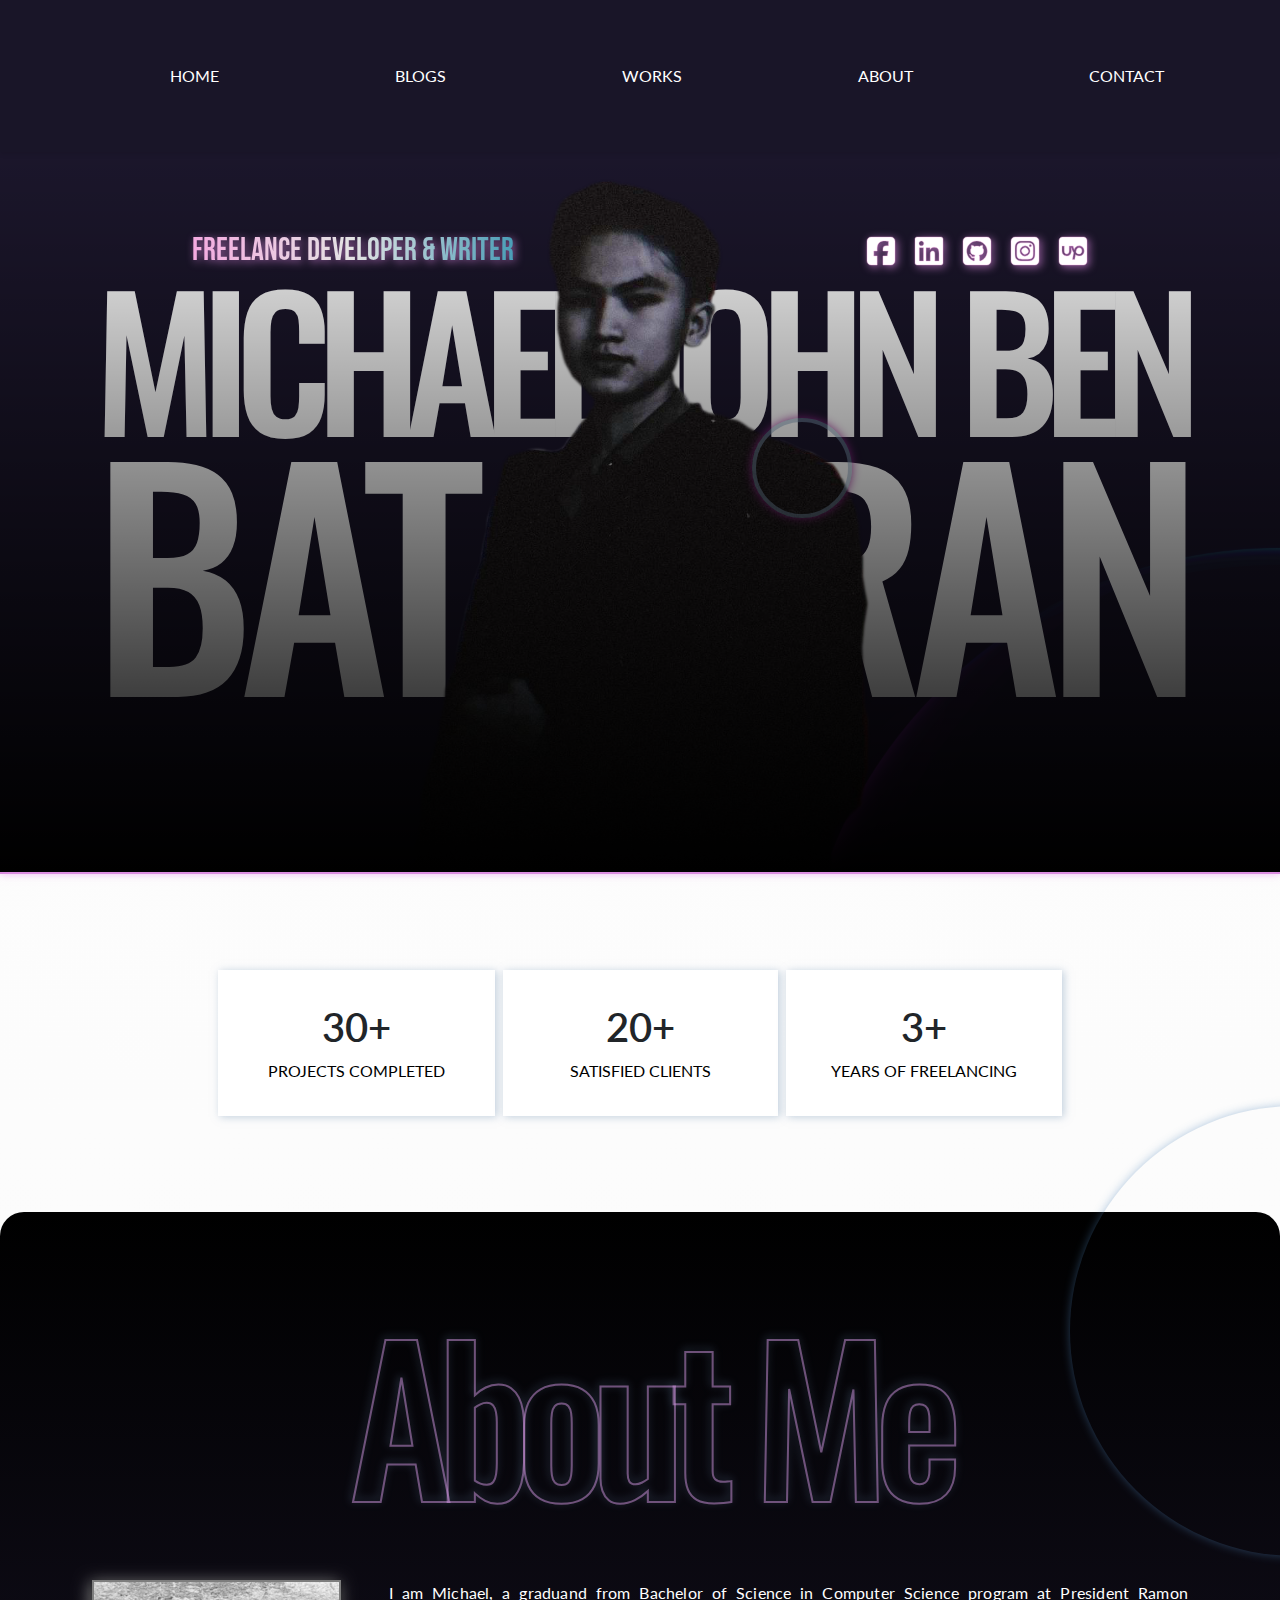
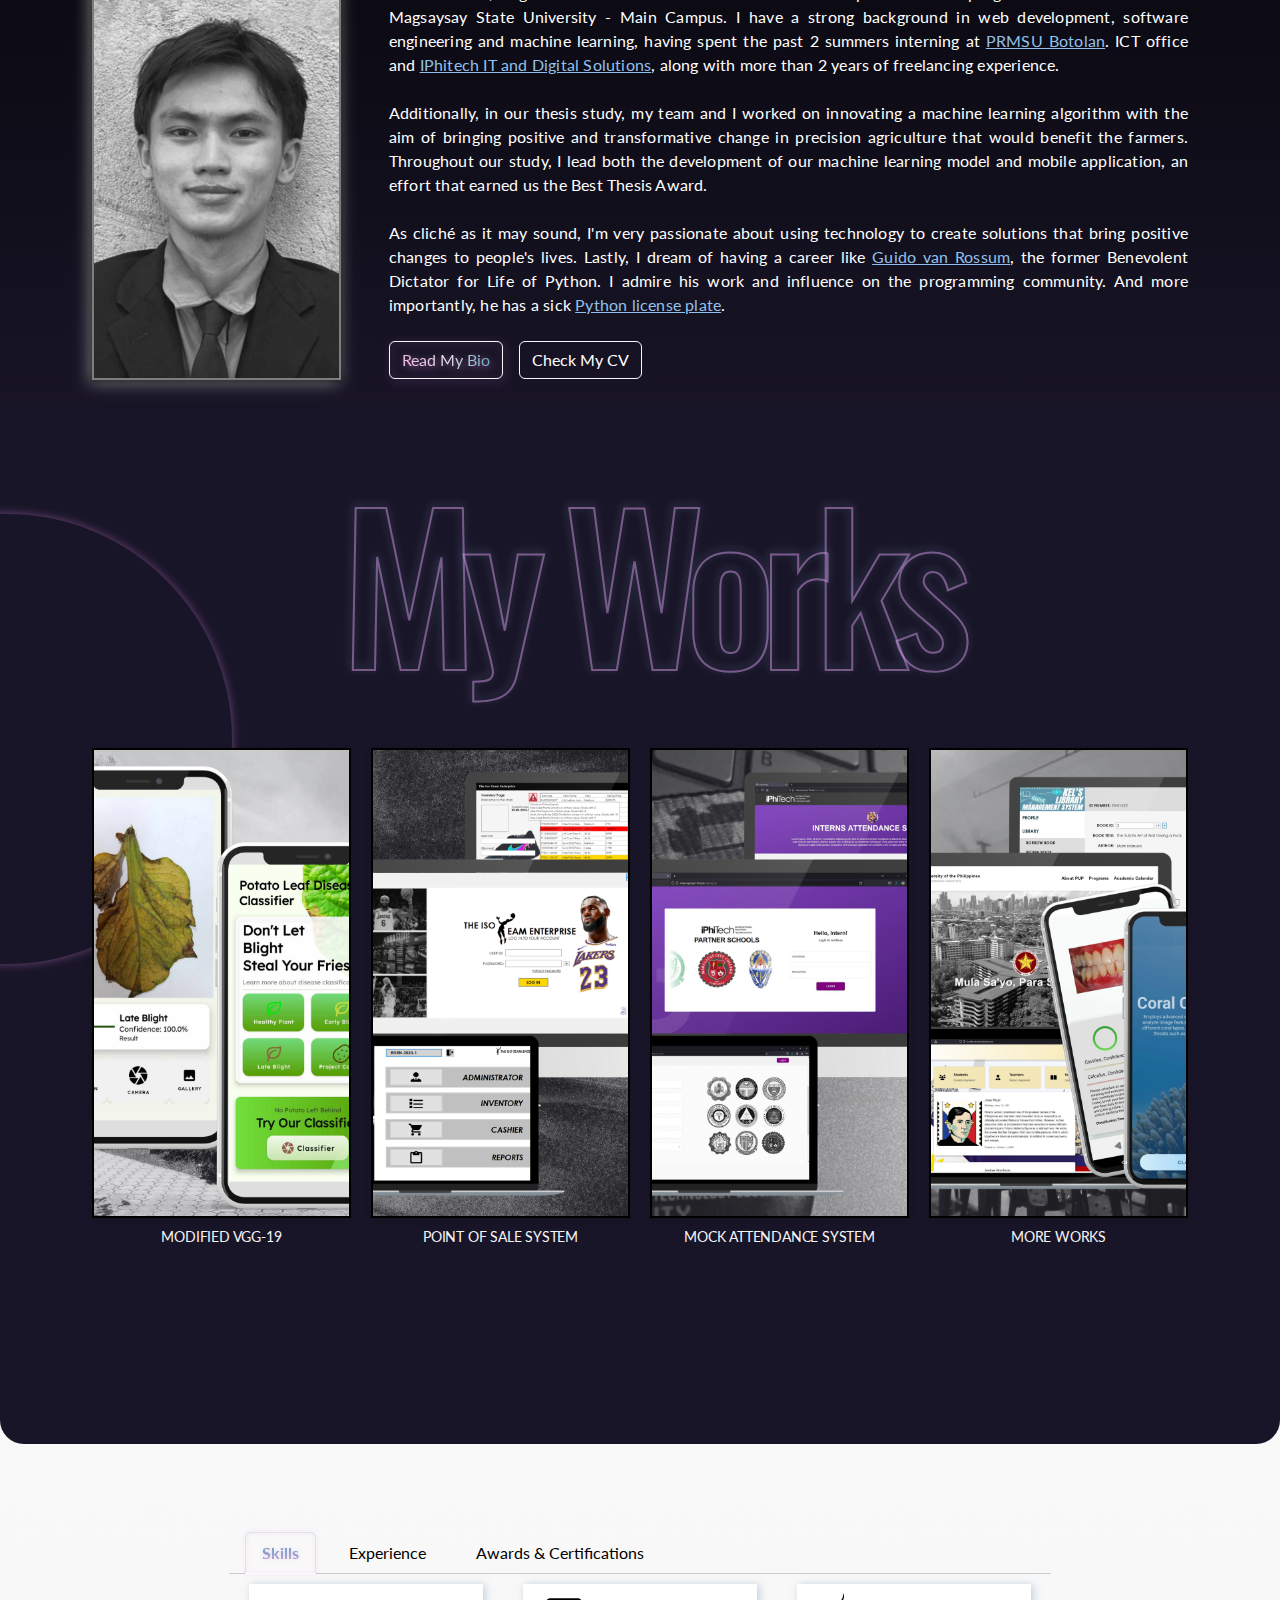
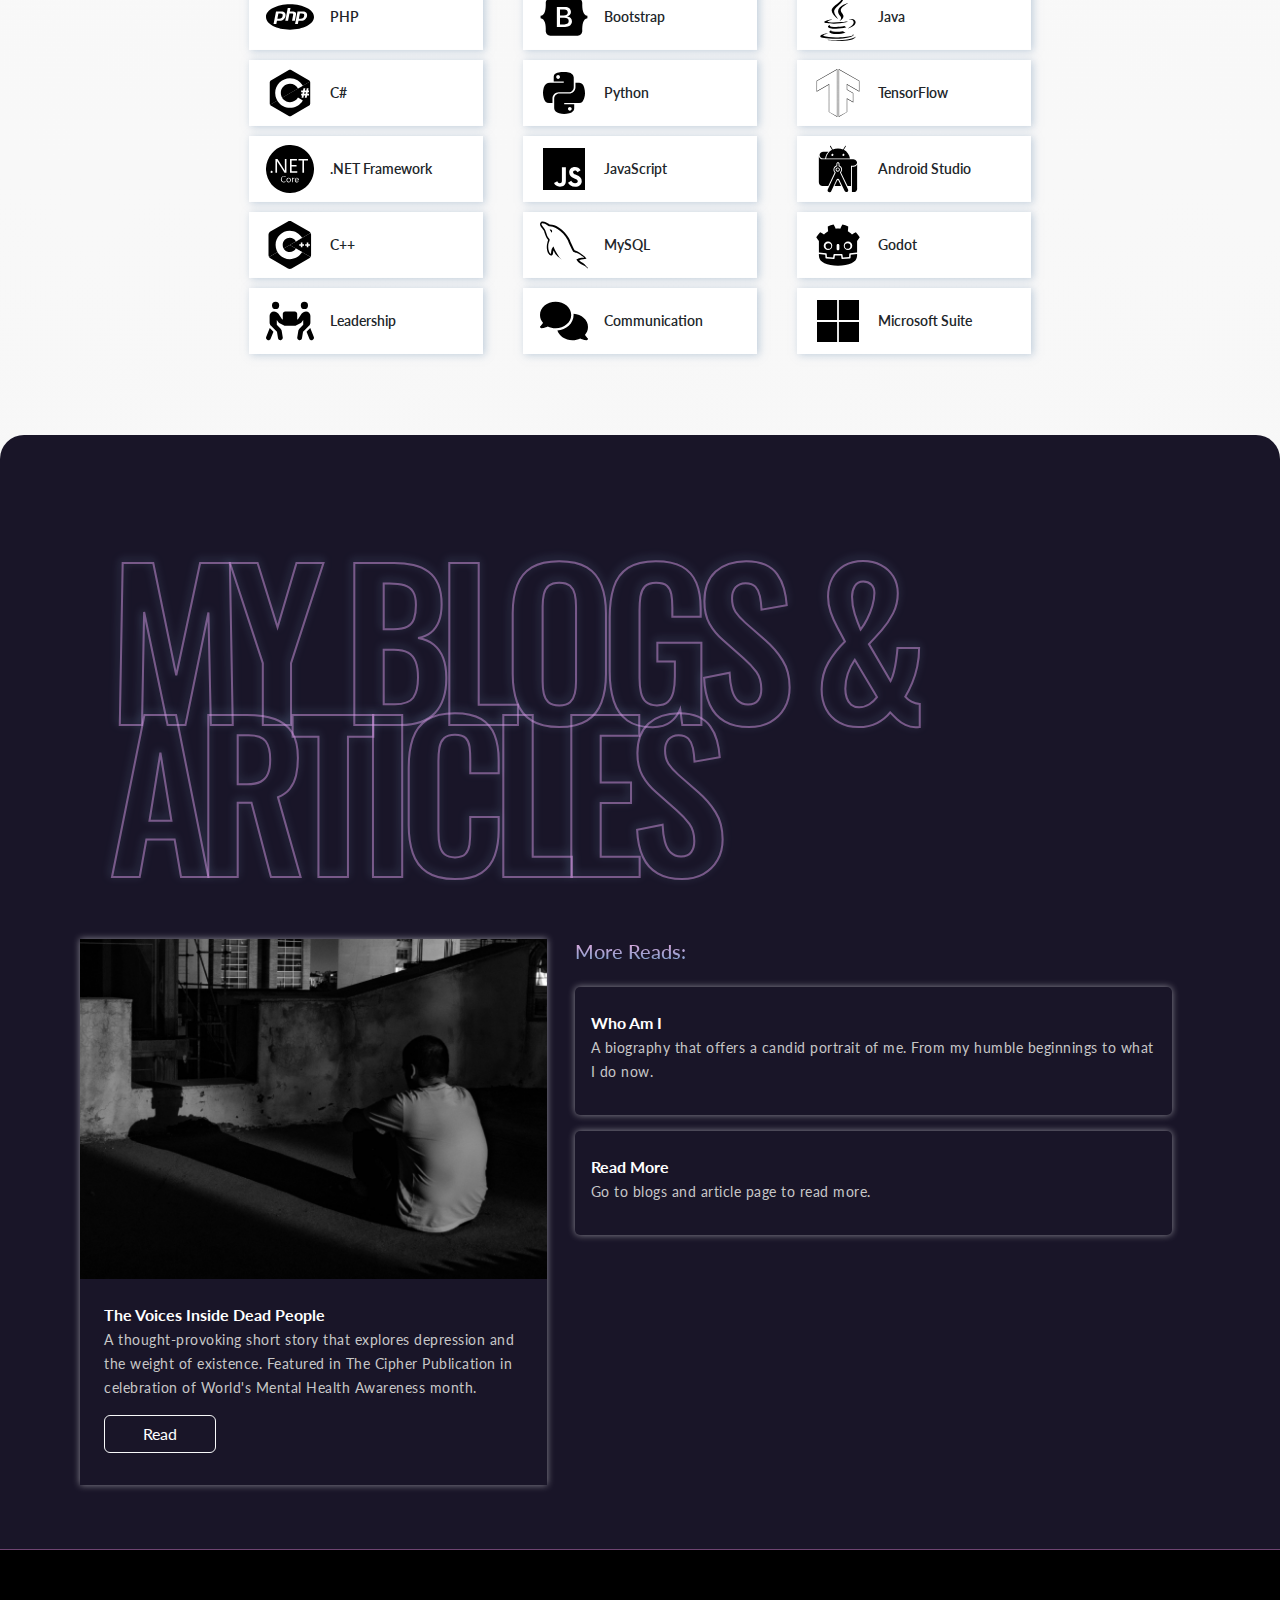
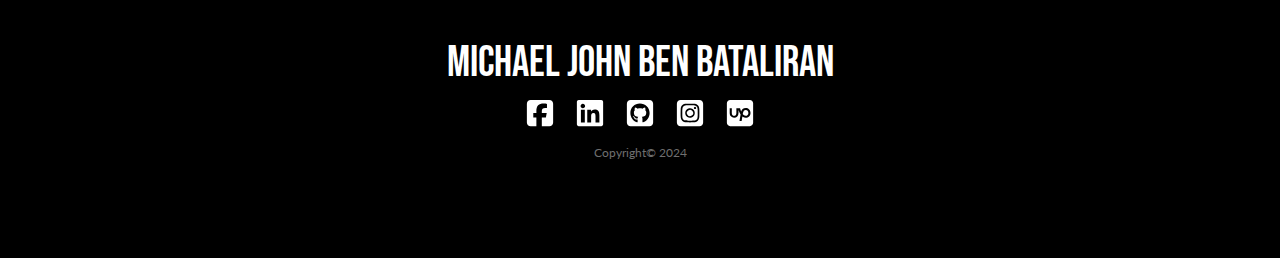
==== commit 0f8626ba: "Update index.html" ====
--- a/index.html
+++ b/index.html
@@ -141,10 +141,10 @@
               <br>
               <br>
               Additionally,  in our thesis study, my team and I worked on innovating a machine learning algorithm with the aim of bringing positive and transformative change in precision agriculture that would benefit the farmers.
-              Throughout our study, I lead both the development of our machine learning model and mobile application, an effort that earned us the Best Thesis Award.  As cliché as it may sound, I'm very passionate about using technology to create solutions that bring positive changes to people's lives. 
+              Throughout our study, I lead both the development of our machine learning model and mobile application, an effort that earned us the Best Thesis Award.  
               <br>
               <br>
-             
+             As cliché as it may sound, I'm very passionate about using technology to create solutions that bring positive changes to people's lives. 
               Lastly, I dream of having a career like <a href="https://en.wikipedia.org/wiki/Guido_van_Rossum">Guido van
                 Rossum</a>, the former Benevolent Dictator for Life of Python. I admire his work and influence on the
               programming community.
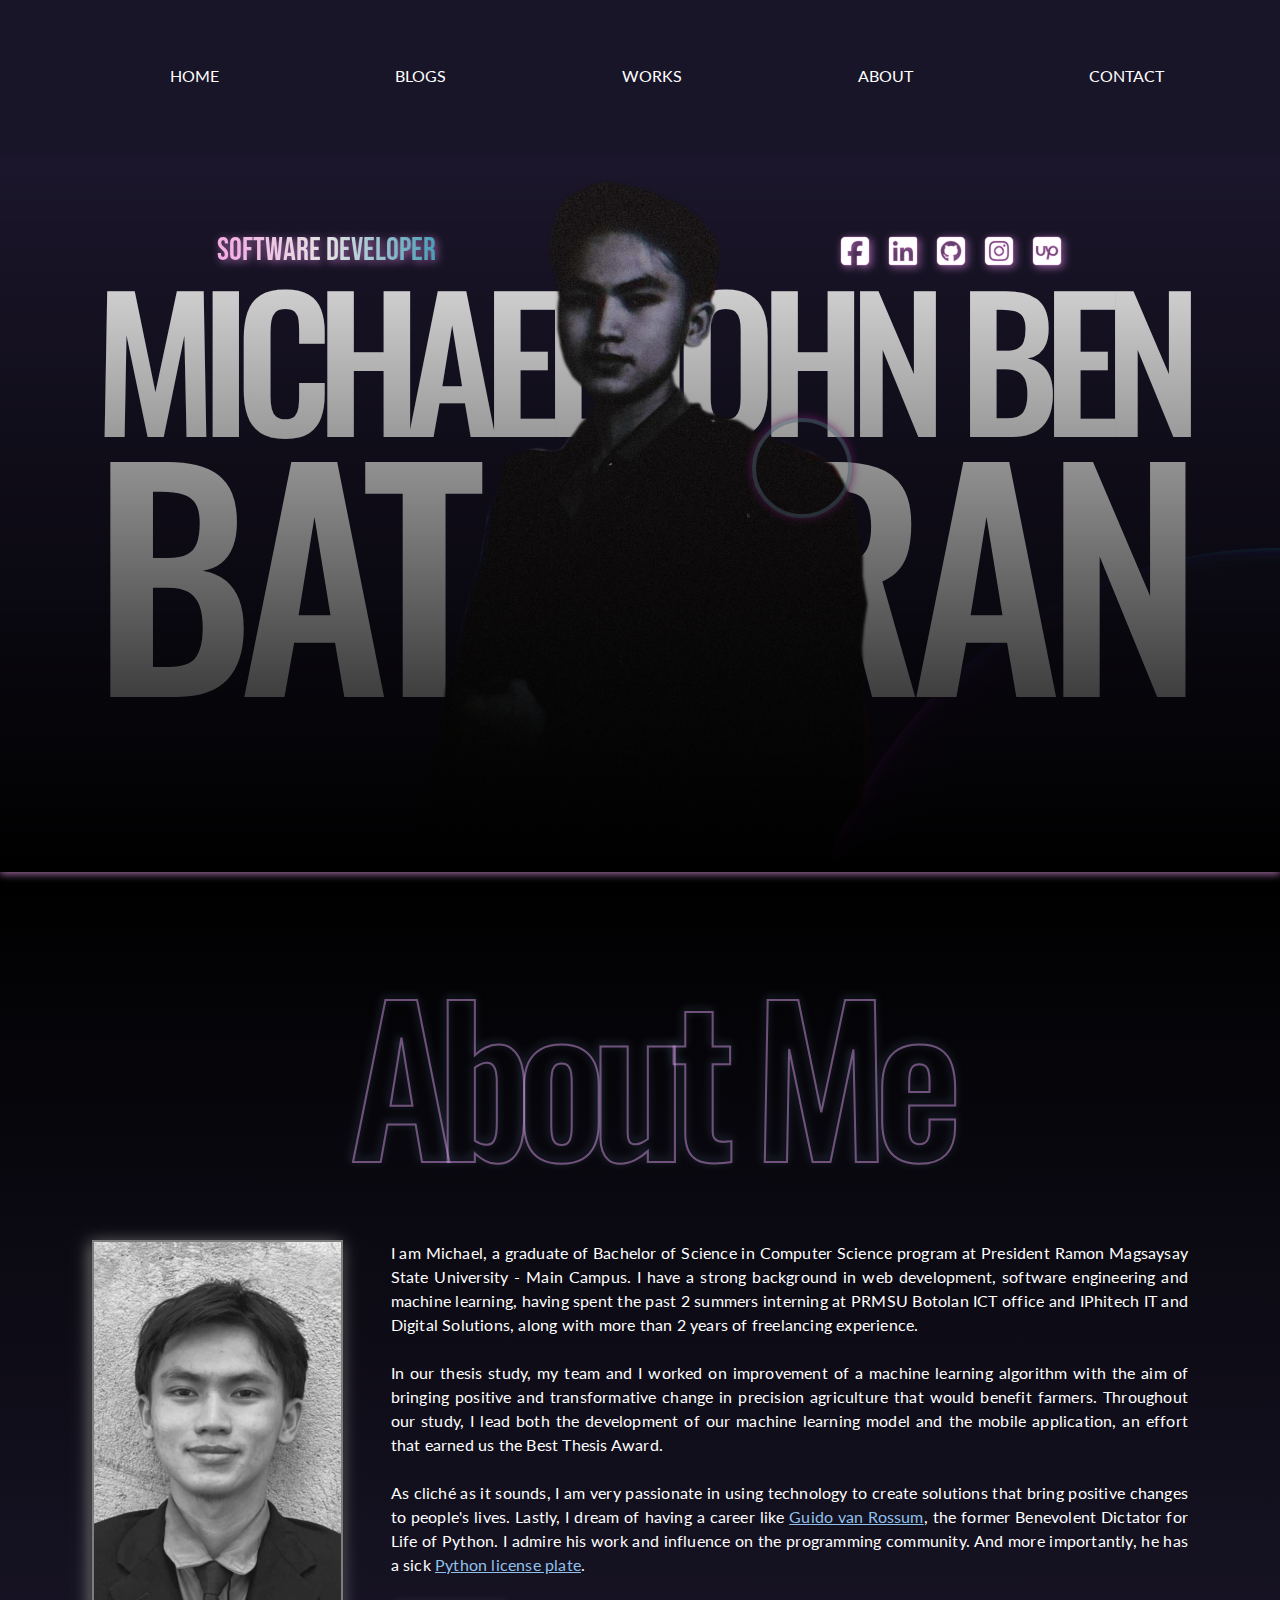
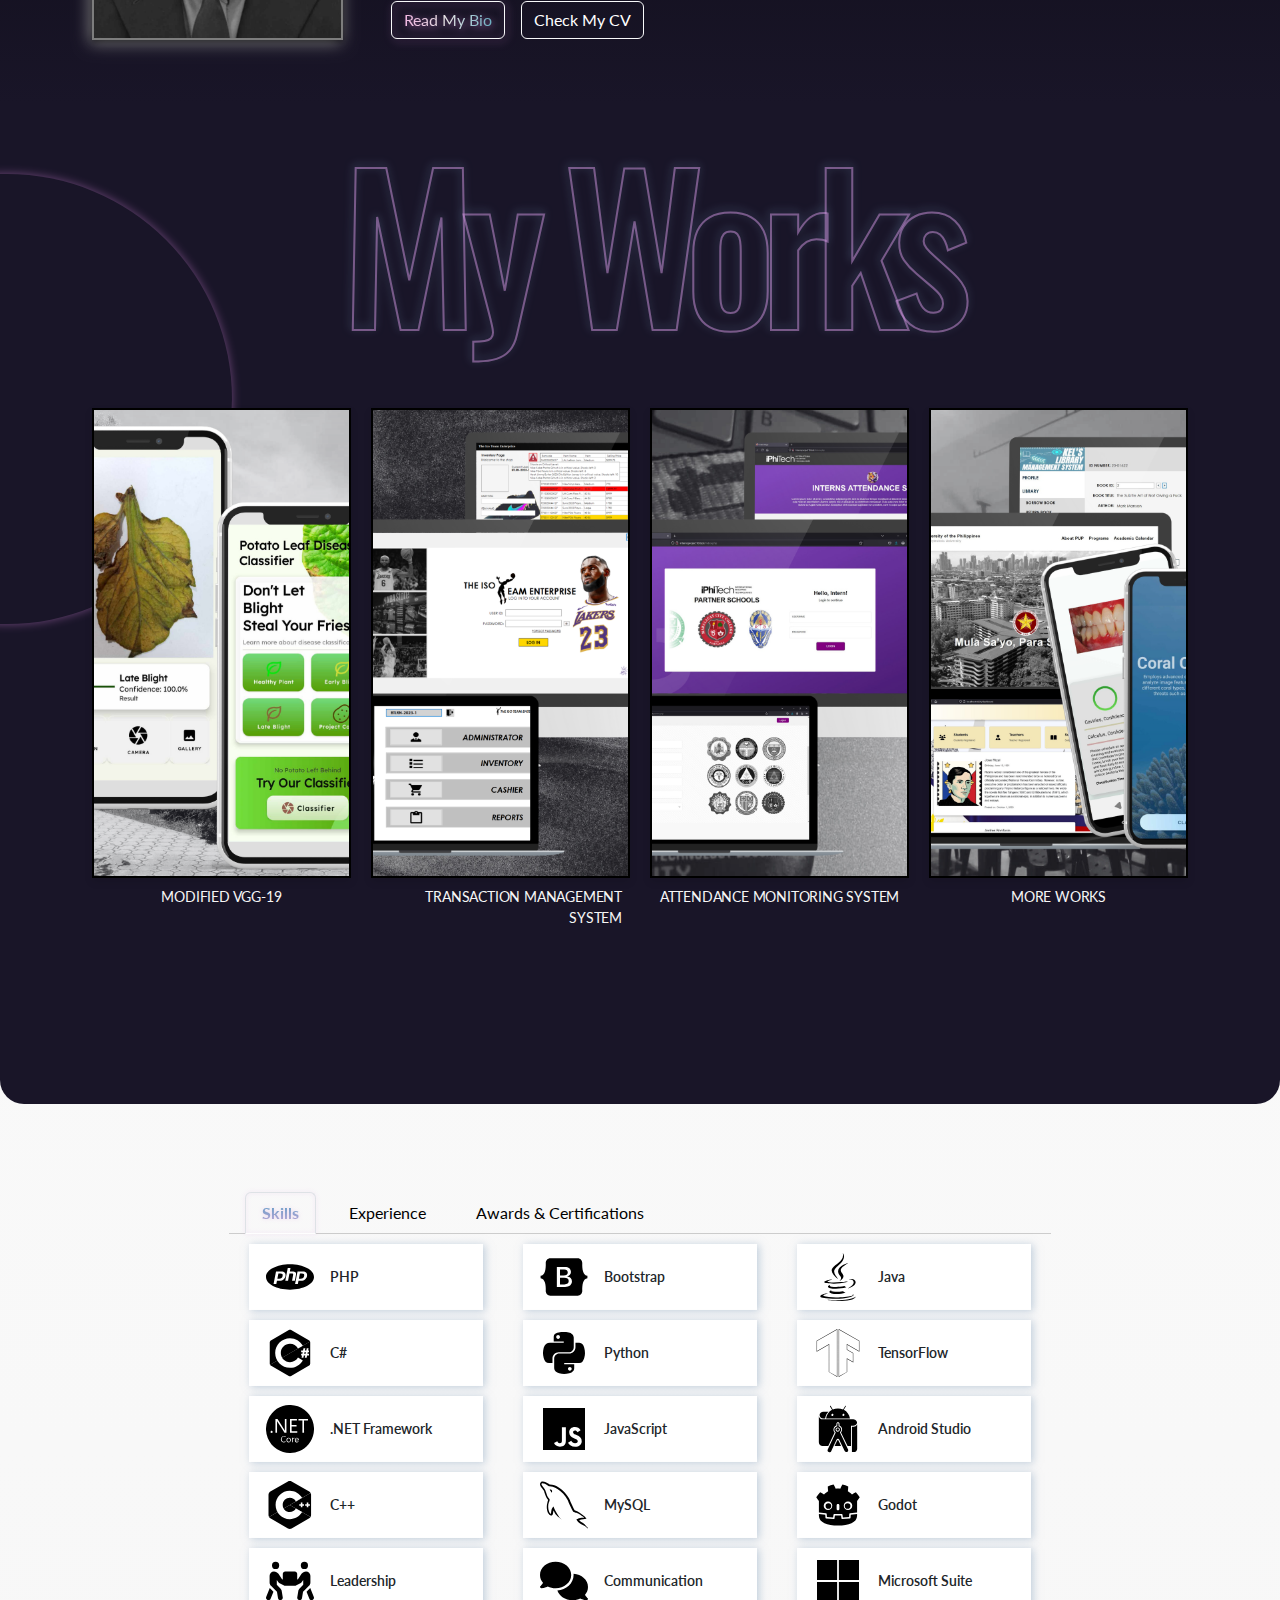
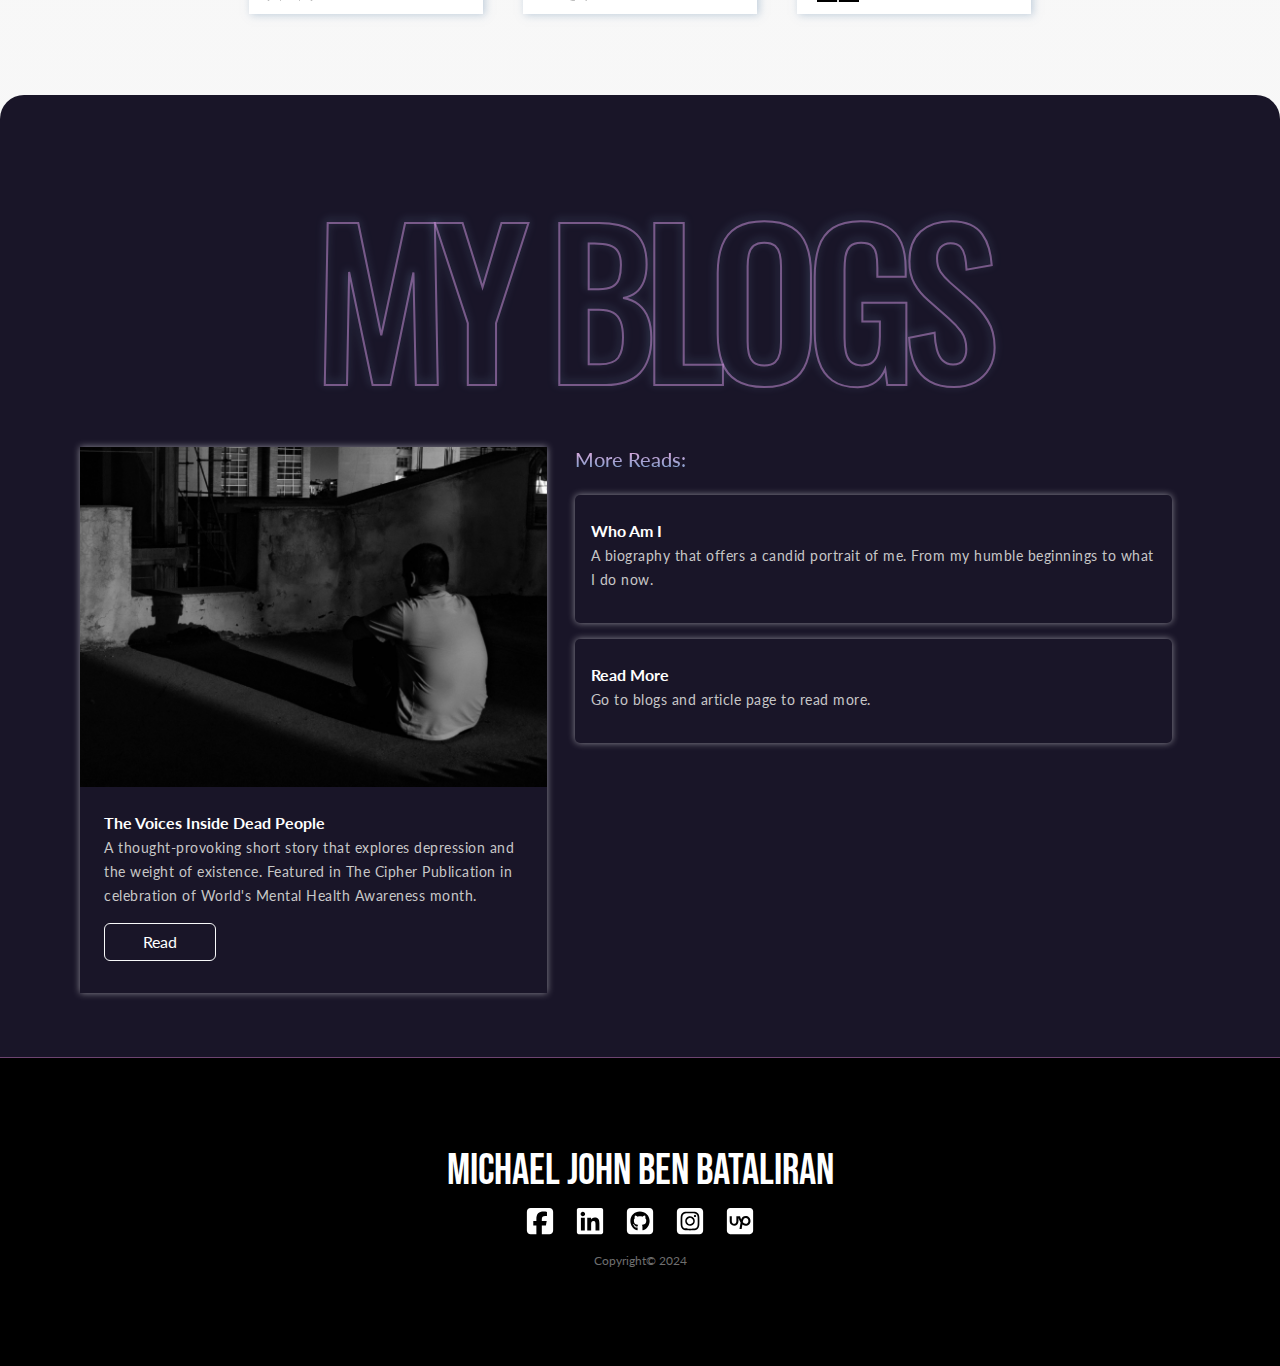
==== commit 5c469f72: "Minor changes in landing page and bio" ====
--- a/index.html
+++ b/index.html
@@ -64,7 +64,7 @@
     <div class="name">
       <div class="background-me"></div>  
       <div class="i-do">
-        <h1>Freelance Developer & Writer</h1>      
+        <h1>Software Developer</h1>      
         <div class="hero-contacts">
           <a href="https://www.facebook.com/kingjeybie"><svg xmlns="http://www.w3.org/2000/svg" viewBox="0 0 448 512"><!--!Font Awesome Free 6.5.2 by @fontawesome - https://fontawesome.com License - https://fontawesome.com/license/free Copyright 2024 Fonticons, Inc.--><path d="M64 32C28.7 32 0 60.7 0 96V416c0 35.3 28.7 64 64 64h98.2V334.2H109.4V256h52.8V222.3c0-87.1 39.4-127.5 125-127.5c16.2 0 44.2 3.2 55.7 6.4V172c-6-.6-16.5-1-29.6-1c-42 0-58.2 15.9-58.2 57.2V256h83.6l-14.4 78.2H255V480H384c35.3 0 64-28.7 64-64V96c0-35.3-28.7-64-64-64H64z"/></svg></a>
           <a href="https://www.linkedin.com/in/michael-john-ben-bataliran-097089280/"><svg xmlns="http://www.w3.org/2000/svg" viewBox="0 0 448 512"><!--!Font Awesome Free 6.5.2 by @fontawesome - https://fontawesome.com License - https://fontawesome.com/license/free Copyright 2024 Fonticons, Inc.--><path d="M416 32H31.9C14.3 32 0 46.5 0 64.3v383.4C0 465.5 14.3 480 31.9 480H416c17.6 0 32-14.5 32-32.3V64.3c0-17.8-14.4-32.3-32-32.3zM135.4 416H69V202.2h66.5V416zm-33.2-243c-21.3 0-38.5-17.3-38.5-38.5S80.9 96 102.2 96c21.2 0 38.5 17.3 38.5 38.5 0 21.3-17.2 38.5-38.5 38.5zm282.1 243h-66.4V312c0-24.8-.5-56.7-34.5-56.7-34.6 0-39.9 27-39.9 54.9V416h-66.4V202.2h63.7v29.2h.9c8.9-16.8 30.6-34.5 62.9-34.5 67.2 0 79.7 44.3 79.7 101.9V416z"/></svg></a>
@@ -96,7 +96,7 @@
   </section>
 
 
-  <section id="freelancing-visual">
+  <!-- <section id="freelancing-visual">
     <div class="container">
       <div class="row">
         <div class="col">
@@ -123,7 +123,7 @@
         </div>
       </div>
     </div>
-  </section>
+  </section> -->
   
   <section id="about-me">
     <div class="container">
@@ -135,16 +135,16 @@
           <div class="myPicture"></div>
           <div class="about-content">
             <p>
-              I am Michael, a graduand from Bachelor of Science in Computer Science program at President Ramon Magsaysay State University - Main Campus.
-              I have a strong background in web development, software engineering and machine learning, having spent the past 2 summers interning at <a href="https://www.facebook.com/profile.php?id=100063719453144">PRMSU Botolan</a>. ICT office and  <a href="https://iphitech.com/">IPhitech IT and Digital Solutions</a>, 
+              I am Michael, a graduate of Bachelor of Science in Computer Science program at President Ramon Magsaysay State University - Main Campus.
+              I have a strong background in web development, software engineering and machine learning, having spent the past 2 summers interning at PRMSU Botolan ICT office and IPhitech IT and Digital Solutions</a>, 
               along with more than 2 years of freelancing experience. 
               <br>
               <br>
-              Additionally,  in our thesis study, my team and I worked on innovating a machine learning algorithm with the aim of bringing positive and transformative change in precision agriculture that would benefit the farmers.
-              Throughout our study, I lead both the development of our machine learning model and mobile application, an effort that earned us the Best Thesis Award.  
+              In our thesis study, my team and I worked on improvement of a machine learning algorithm with the aim of bringing positive and transformative change in precision agriculture that would benefit farmers.
+              Throughout our study, I lead both the development of our machine learning model and the mobile application, an effort that earned us the Best Thesis Award.  
               <br>
               <br>
-             As cliché as it may sound, I'm very passionate about using technology to create solutions that bring positive changes to people's lives. 
+             As cliché as it sounds, I am very passionate in using technology to create solutions that bring positive changes to people's lives. 
               Lastly, I dream of having a career like <a href="https://en.wikipedia.org/wiki/Guido_van_Rossum">Guido van
                 Rossum</a>, the former Benevolent Dictator for Life of Python. I admire his work and influence on the
               programming community.
@@ -188,7 +188,7 @@
                 <div class="item-content">          
                   <div class="item-image img_two"></div>
                   <div class="works-description">
-                    <p class="item-title">POINT OF SALE SYSTEM</p>
+                    <p class="item-title">TRANSACTION MANAGEMENT SYSTEM</p>
                     <p class="item-category">Desktop Application</p>
                   </div>
                 </div>   
@@ -200,7 +200,7 @@
                 <div class="item-content">
                   <div class="item-image img_three"></div>
                   <div class="works-description">
-                    <p class="item-title">MOCK ATTENDANCE SYSTEM</p>
+                    <p class="item-title">ATTENDANCE MONITORING SYSTEM</p>
                     <p class="item-category">Web Development</p>
                   </div>
                 </div>
@@ -469,8 +469,8 @@
   <section id="blogs"> 
     <div class="container">
       <div class="section-title">
-        <h1>MY BLOGS &</h1> 
-        <h1 class="h1-manipulated">ARTICLES</h1>
+        <h1>MY BLOGS</h1> 
+        <!-- <h1 class="h1-manipulated">ARTICLES</h1> -->
       </div>     
       <div class="row">
         <div class="col-lg-5 col-12 blog-card">       
--- a/stylesheets/style.css
+++ b/stylesheets/style.css
@@ -339,11 +339,10 @@
   
   #about-me {
     background: linear-gradient(to bottom, #000, #191528) ;
-    border-radius: 24px 24px 0 0;
     padding: 4rem 5rem;
   }
   
-  #about-me .section-title::after {
+  /* #about-me .section-title::after {
     content: "";
     position: absolute;
     top: -170px; 
@@ -353,7 +352,7 @@
     border-radius: 50%;
     box-shadow: 0 0 10px rgba(80, 132, 184, 0.9);
     opacity: 0.5;
-  }
+  } */
   
   #about-me .section-title {
     display: flex;
@@ -767,7 +766,7 @@
   }
   
   #blogs .section-title {
-    text-align: start;
+    text-align: center;
   }
   
   #blogs .section-title .h1-manipulated {
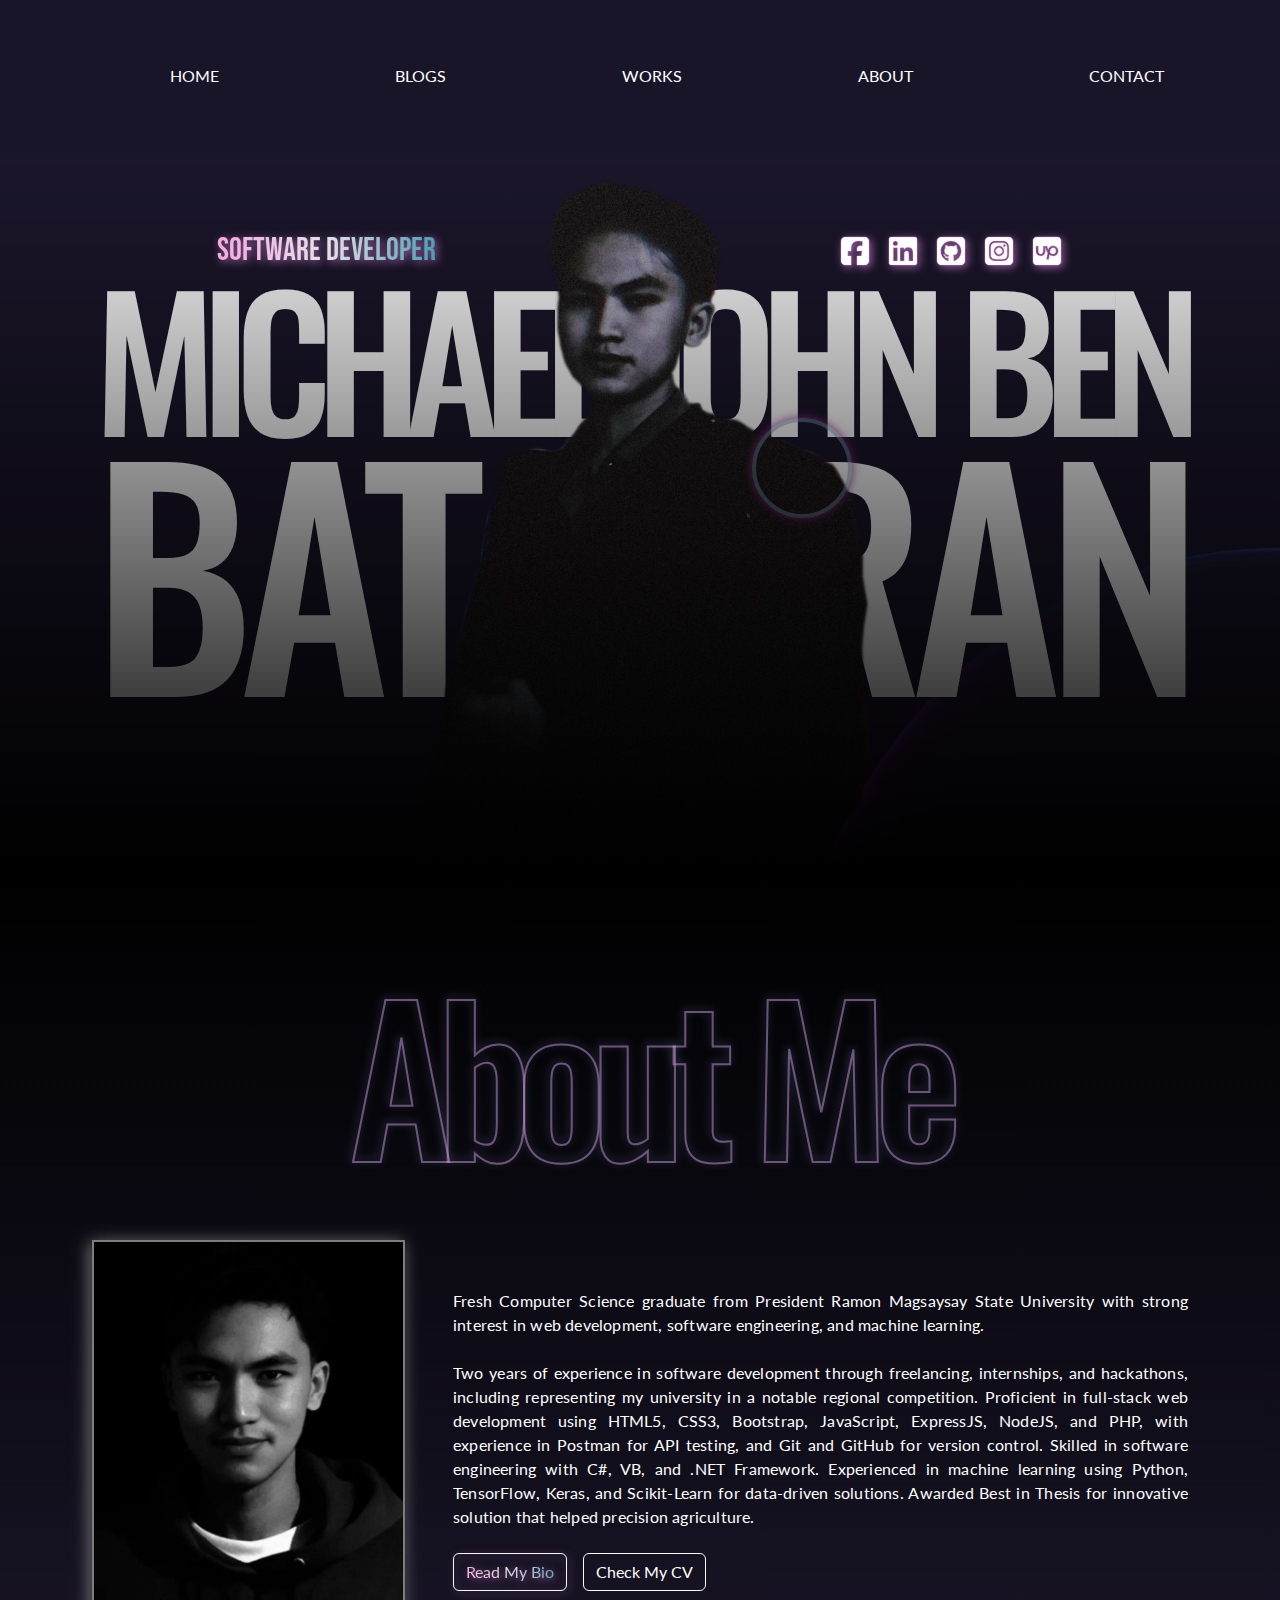
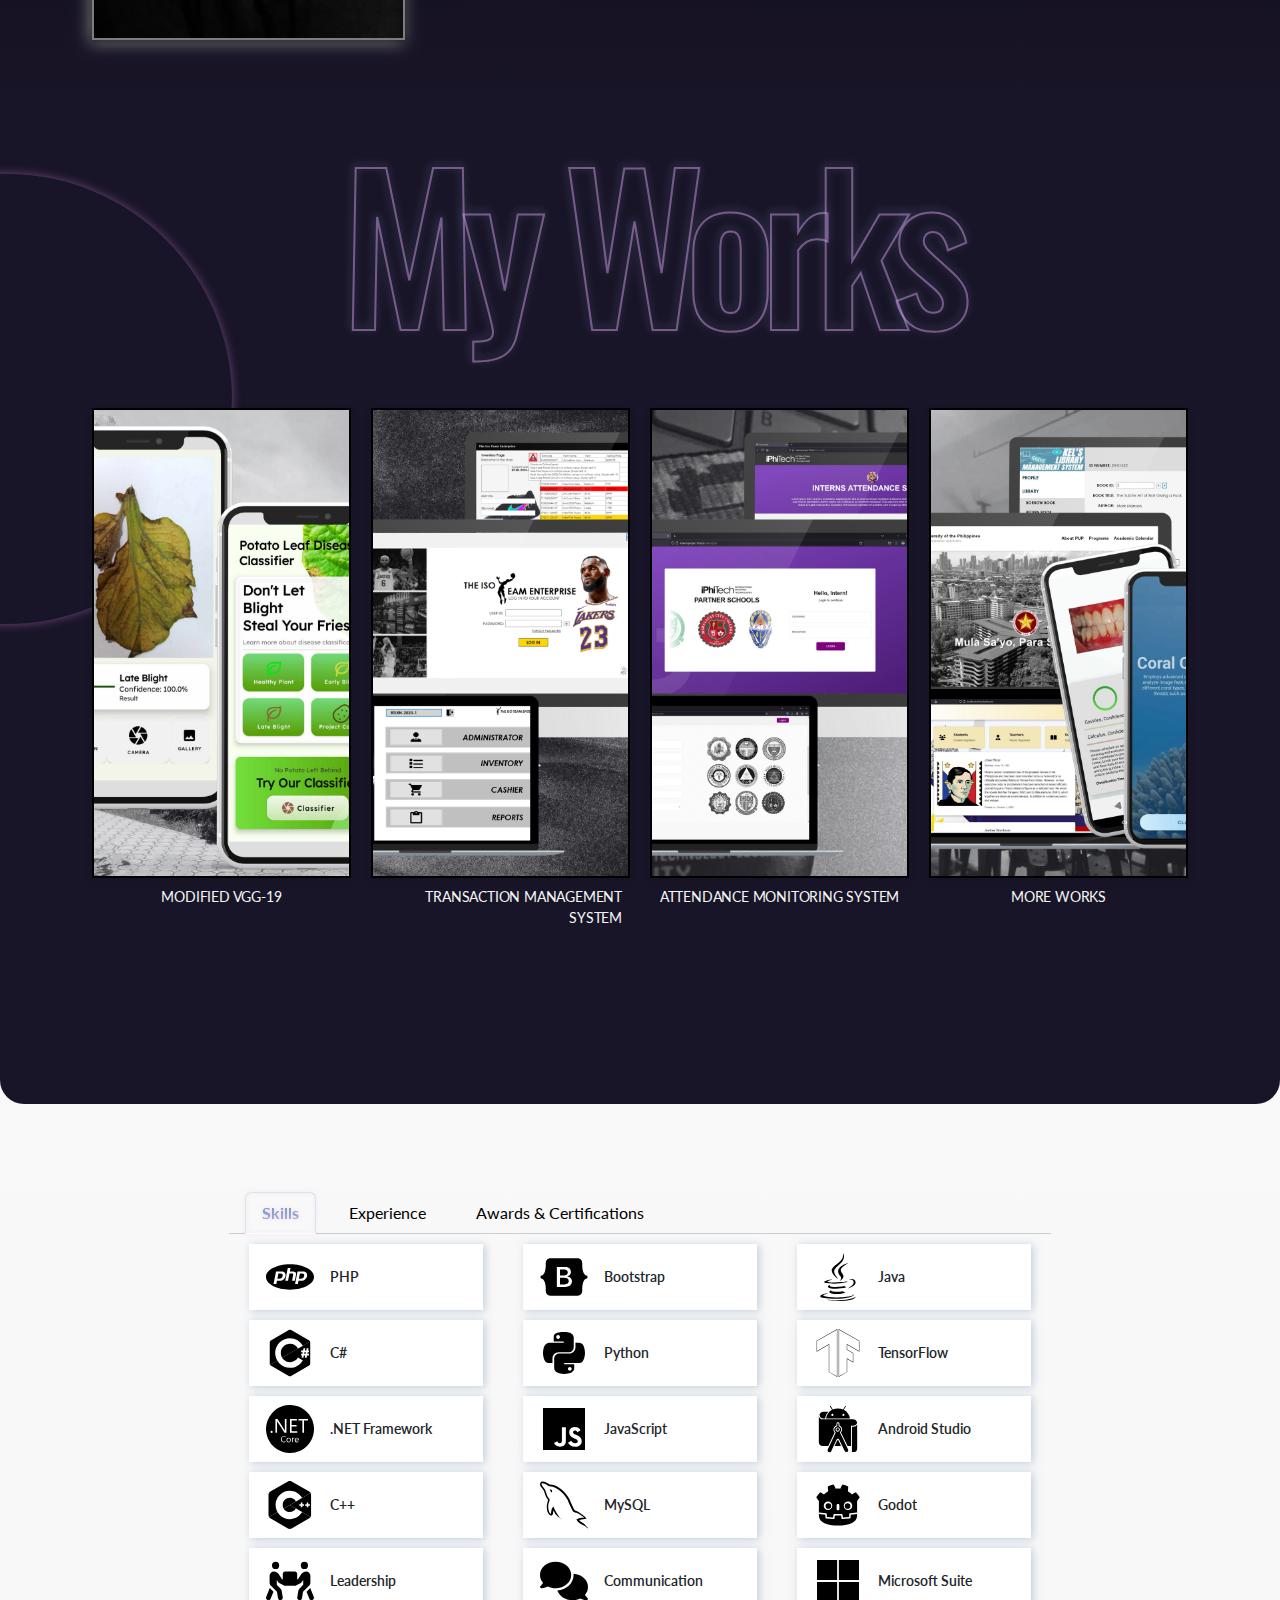
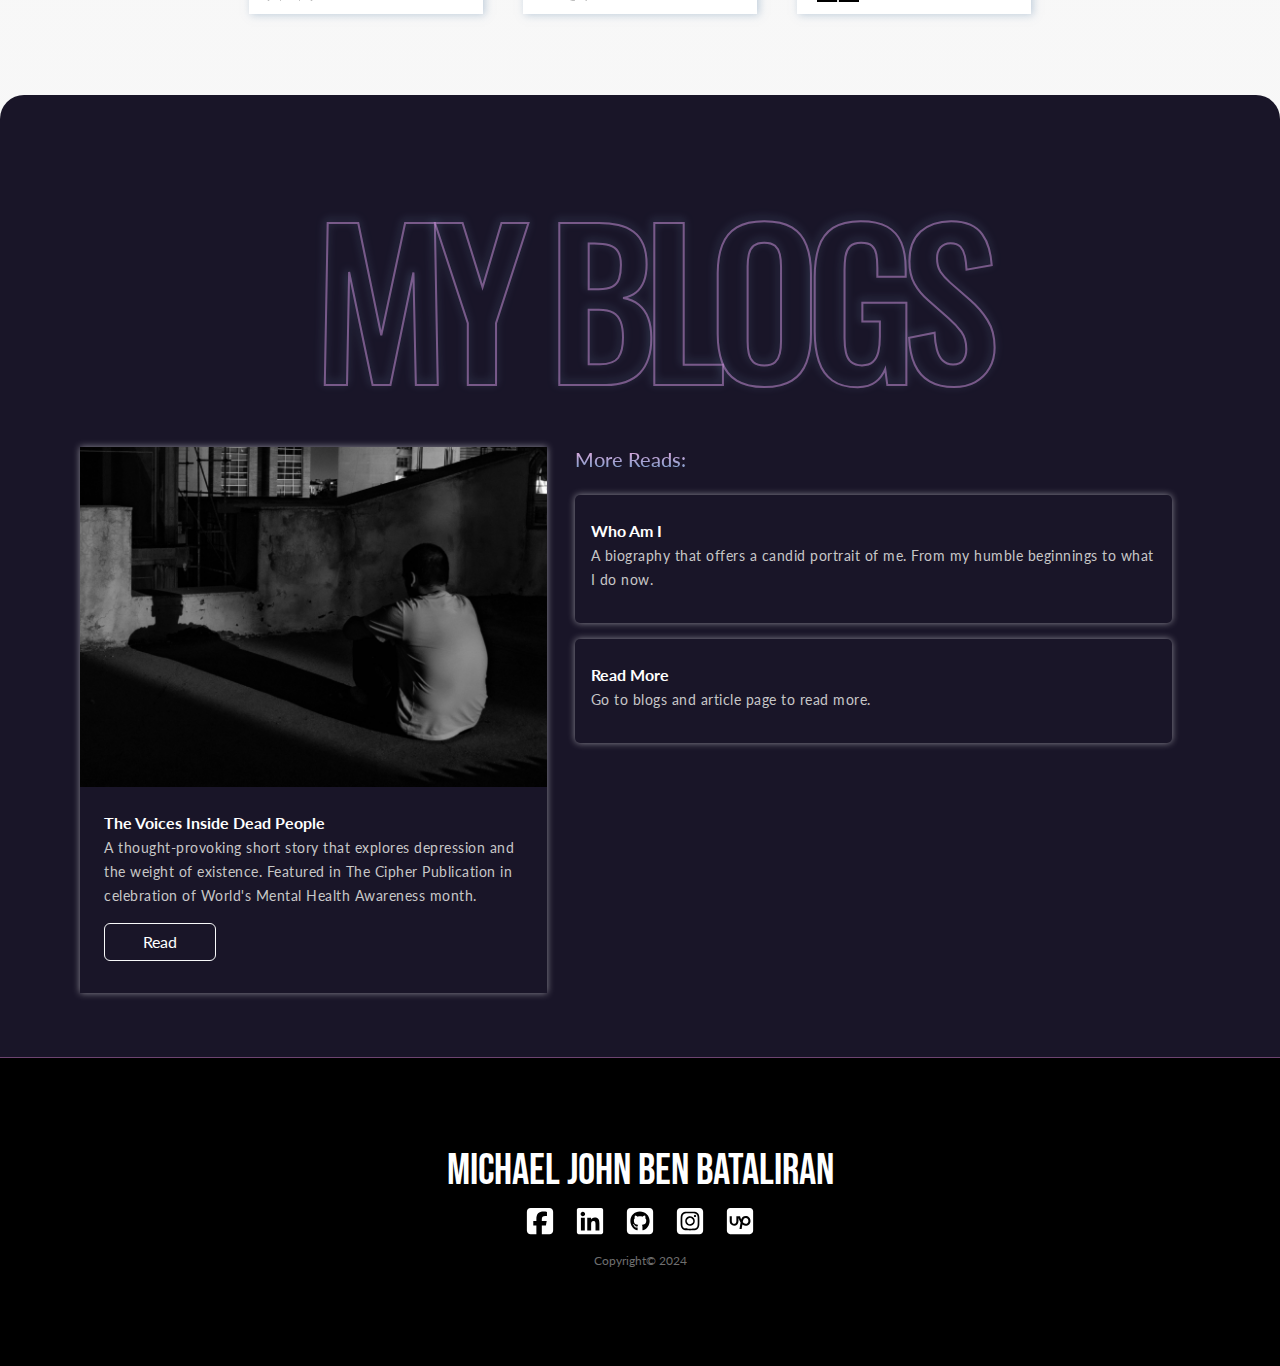
==== commit fd9a448c: "new update" ====
--- a/index.html
+++ b/index.html
@@ -135,22 +135,19 @@
           <div class="myPicture"></div>
           <div class="about-content">
             <p>
-              I am Michael, a graduate of Bachelor of Science in Computer Science program at President Ramon Magsaysay State University - Main Campus.
-              I have a strong background in web development, software engineering and machine learning, having spent the past 2 summers interning at PRMSU Botolan ICT office and IPhitech IT and Digital Solutions</a>, 
-              along with more than 2 years of freelancing experience. 
+              Fresh Computer Science graduate from President Ramon Magsaysay State University with strong interest in web development, software engineering, and machine learning. 
               <br>
               <br>
-              In our thesis study, my team and I worked on improvement of a machine learning algorithm with the aim of bringing positive and transformative change in precision agriculture that would benefit farmers.
-              Throughout our study, I lead both the development of our machine learning model and the mobile application, an effort that earned us the Best Thesis Award.  
+              Two years of experience in software development through freelancing, internships, and hackathons, including representing my university in a notable regional competition. Proficient in full-stack web development using HTML5, CSS3, Bootstrap, JavaScript, ExpressJS, NodeJS, and PHP, with experience in Postman for API testing, and Git and GitHub for version control. Skilled in software engineering with C#, VB, and .NET Framework. Experienced in machine learning using Python, TensorFlow, Keras, and Scikit-Learn for data-driven solutions. Awarded Best in Thesis for innovative solution that helped precision agriculture.  
               <br>
               <br>
-             As cliché as it sounds, I am very passionate in using technology to create solutions that bring positive changes to people's lives. 
+             <!-- As cliché as it sounds, I am very passionate in using technology to create solutions that bring positive changes to people's lives. 
               Lastly, I dream of having a career like <a href="https://en.wikipedia.org/wiki/Guido_van_Rossum">Guido van
                 Rossum</a>, the former Benevolent Dictator for Life of Python. I admire his work and influence on the
               programming community.
               And more importantly, he has a sick <a href="https://gvanrossum.github.io/images/license.jpg">Python license
                 plate</a>.
-              <br><br>      
+              <br><br>       -->
             </p>  
             <div class="about-buttons">
               <a href="whoami.html" type="button" class="btn btn-light btn-bio">Read My Bio</a>
@@ -248,24 +245,18 @@
                 <div class="col">
 
                   <div class="card">
-                    <div class="card-header sub-text">
-                      Best in Thesis
-                    </div>
-                    <div class="card-body">
-                      <div class="company-details">
-                        <h5 class="card-title main-text">Thesis Study: Modified VGG-19 Potato Leaf Disease Classifier Mobile Application</h5>
+                    <div class="card-body">
+                      <div class="company-details">
+                        <h5 class="card-title main-text">Best in Thesis - Modified VGG-19 Potato Leaf Disease Classifier</h5>
                         <p class="sub-text">2024</p>
                       </div>  
                       <p class="sub-text">President Ramon Magsaysay State University, Iba, Zambales</p>
-                      <p class="job-title">Best in Thesis award for our thesis study, "Modified VGG-19 Potato Leaf Disease Classifier Mobile Application". 
-                        A machine learning model turned application that increased the accuracy of classical VGG19 architecture by adding smaller fully connected layers
-                        and global average pooling.</p>
-                    </div>
-                  </div>
-                  <div class="card">
-                    <div class="card-header sub-text">
-                      Participation Certificate
-                    </div>
+                      <p class="job-title">Enhanced the VGG-19 architecture by integrating a global average pooling layer and restructuring the fully connected layers with reduced dimensions, achieving a 12.54% increase in test accuracy compared to the original VGG-19 architecture under identical training and testing conditions.
+                        Developed a mobile application to support precision agriculture efforts. It utilizes the modified VGG-19 model to classify potato leaf diseases in offline environments which ensures accessibility in remote farmlands without internet connectivity.
+                      </p>
+                    </div>
+                  </div>
+                  <div class="card">
                     <div class="card-body">
                       <div class="company-details">
                         <h5 class="card-title main-text">Regional Assembly on Information Technology Education (RAITE) 2023 Hackathon</h5>
@@ -277,9 +268,6 @@
                     </div>
                   </div>
                   <div class="card">
-                    <div class="card-header sub-text">
-                      Participation Certificate
-                    </div>
                     <div class="card-body">
                       <div class="company-details">
                         <h5 class="card-title main-text">Game Jam Los Baños 2024</h5>
@@ -290,9 +278,6 @@
                     </div>
                   </div>
                   <div class="card">
-                    <div class="card-header sub-text">
-                      Participation Certificate
-                    </div>
                     <div class="card-body">
                       <div class="company-details">
                         <h5 class="card-title main-text">Exploring JavaScript Essentials: Building Blocks for Web Development Workshop</h5>
@@ -304,9 +289,6 @@
                       </div>
                   </div>
                   <div class="card">
-                    <div class="card-header sub-text">
-                      Participation Certificate
-                    </div>
                     <div class="card-body">
                       <div class="company-details">
                         <h5 class="card-title main-text">Rising Edges: Understanding Fundamentals and Ethics in AI and Data Science</h5>
@@ -337,7 +319,7 @@
                         <p class="sub-text">June 2024 - July 2024</p>
                       </div>  
                       <p class="sub-text">Botolan, Zambales, Philippines</p>
-                      <p class="job-title">Intern</p>
+                      <p class="job-title">Developer Intern</p>
                     </div>
                   </div>
                   <div class="card">
@@ -347,7 +329,7 @@
                     <div class="card-body">
                       <div class="company-details">
                         <h5 class="card-title main-text">IPhitech IT and Digital Solutions</h5>
-                        <p class="sub-text">July 2023 - August 2023</p>
+                        <p class="sub-text">June 2023 - August 2023</p>
                       </div>  
                       <p class="sub-text">Mabalacat, Pampanga, Philippines</p>
                       <p class="job-title">Web Development Intern</p>
@@ -360,7 +342,7 @@
                     <div class="card-body">
                       <div class="company-details">
                         <h5 class="card-title main-text">Contract/Freelance Developer</h5>
-                        <p class="sub-text">2021 - Present</p>
+                        <p class="sub-text">2022 - Present</p>
                       </div>  
                       <p class="job-title">Developer</p>
                     </div>
--- a/stylesheets/style.css
+++ b/stylesheets/style.css
@@ -129,7 +129,7 @@
     text-align: center;
     height: 45rem; 
     background-color: #000;
-    box-shadow: 0px 2px 8px rgba(230, 156, 235, 0.699);
+    /* box-shadow: 0px 2px 8px rgba(230, 156, 235, 0.699); */
   }
   
   .name {
@@ -380,7 +380,7 @@
   
   #about-me .myPicture {
     display: flex;
-    background-image: url(/assets/imgAboutMe.jpg);
+    background-image: url(/assets/imgME1.jpg);
     background-position: center;
     background-size: cover;
     background-repeat: no-repeat;
@@ -388,7 +388,7 @@
     box-shadow: 0 2px 5px rgba(0, 0, 0, 0.5);
     margin-right:3rem;
     height: 400px;
-    width: 900px;
+    width: 1900px;
     filter: drop-shadow(-2px 2px 8px rgb(80, 132, 184))
     grayscale(100%);
     z-index: 2;
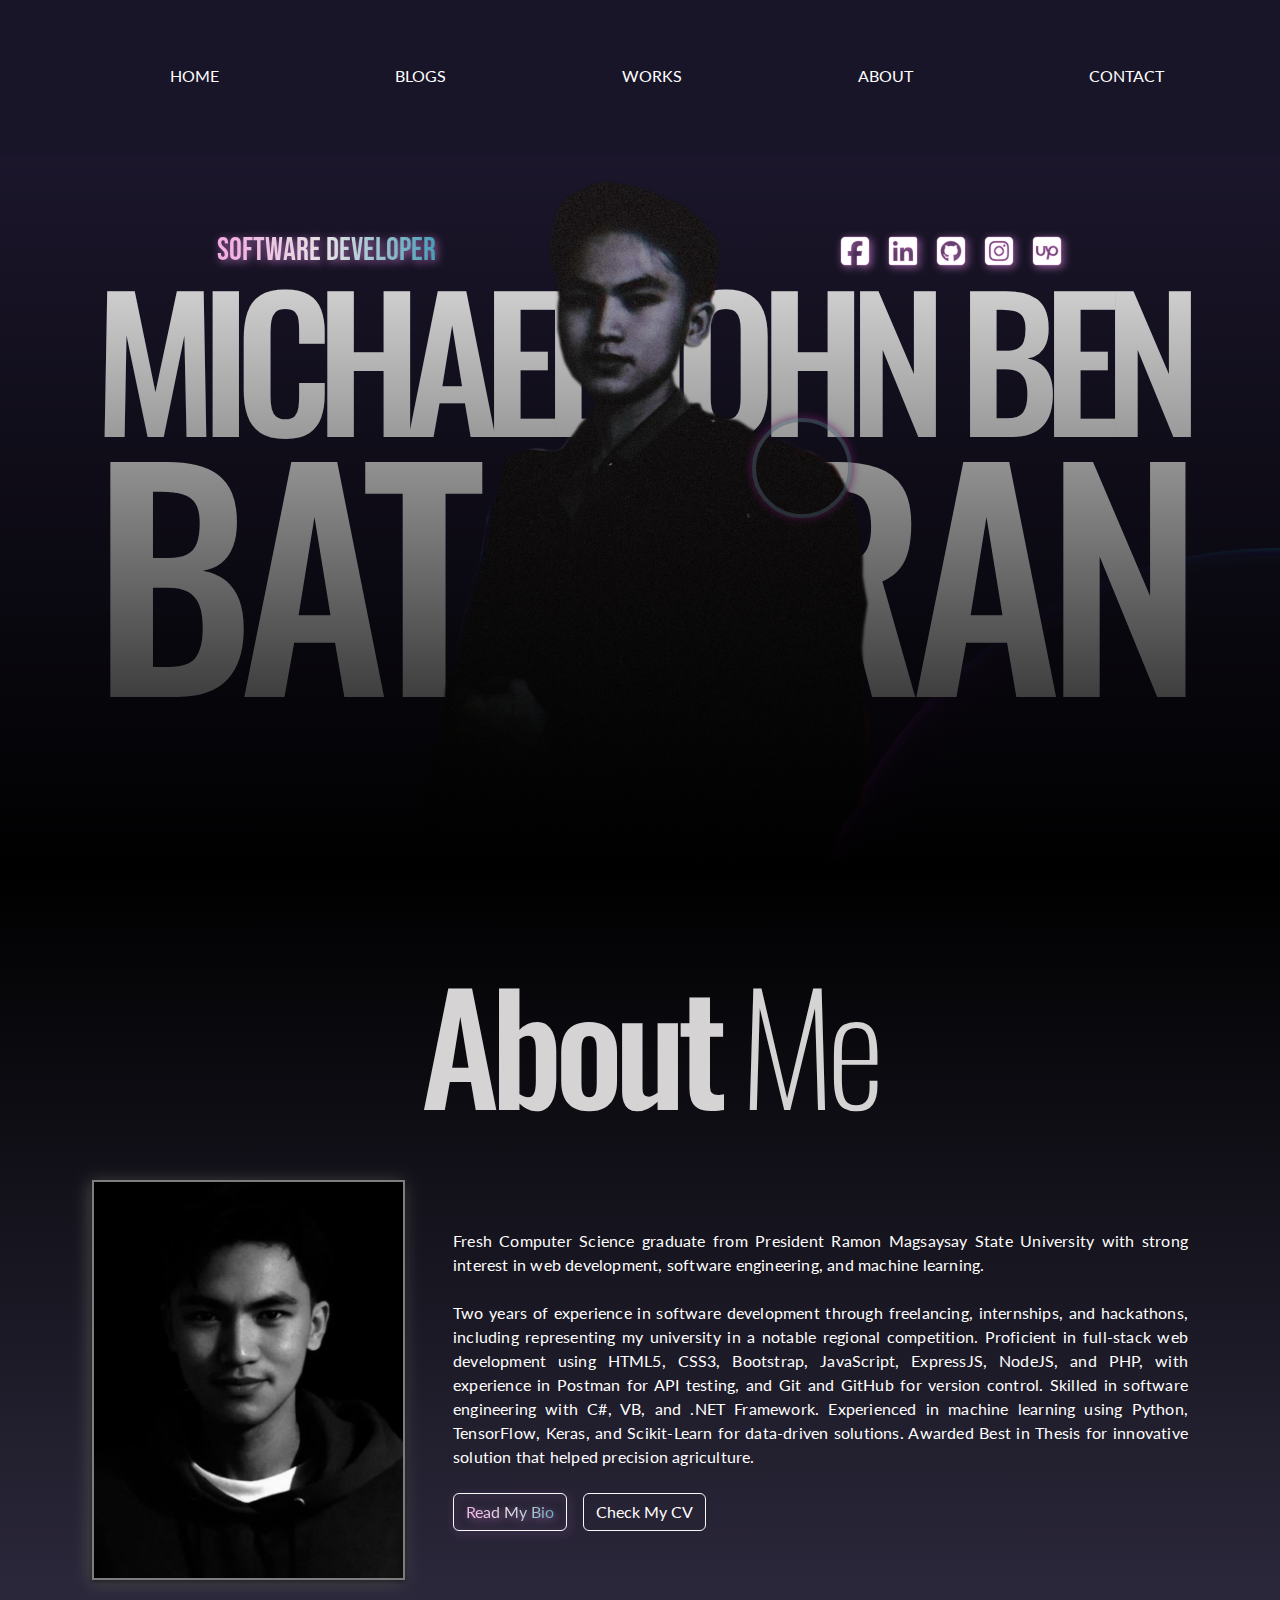
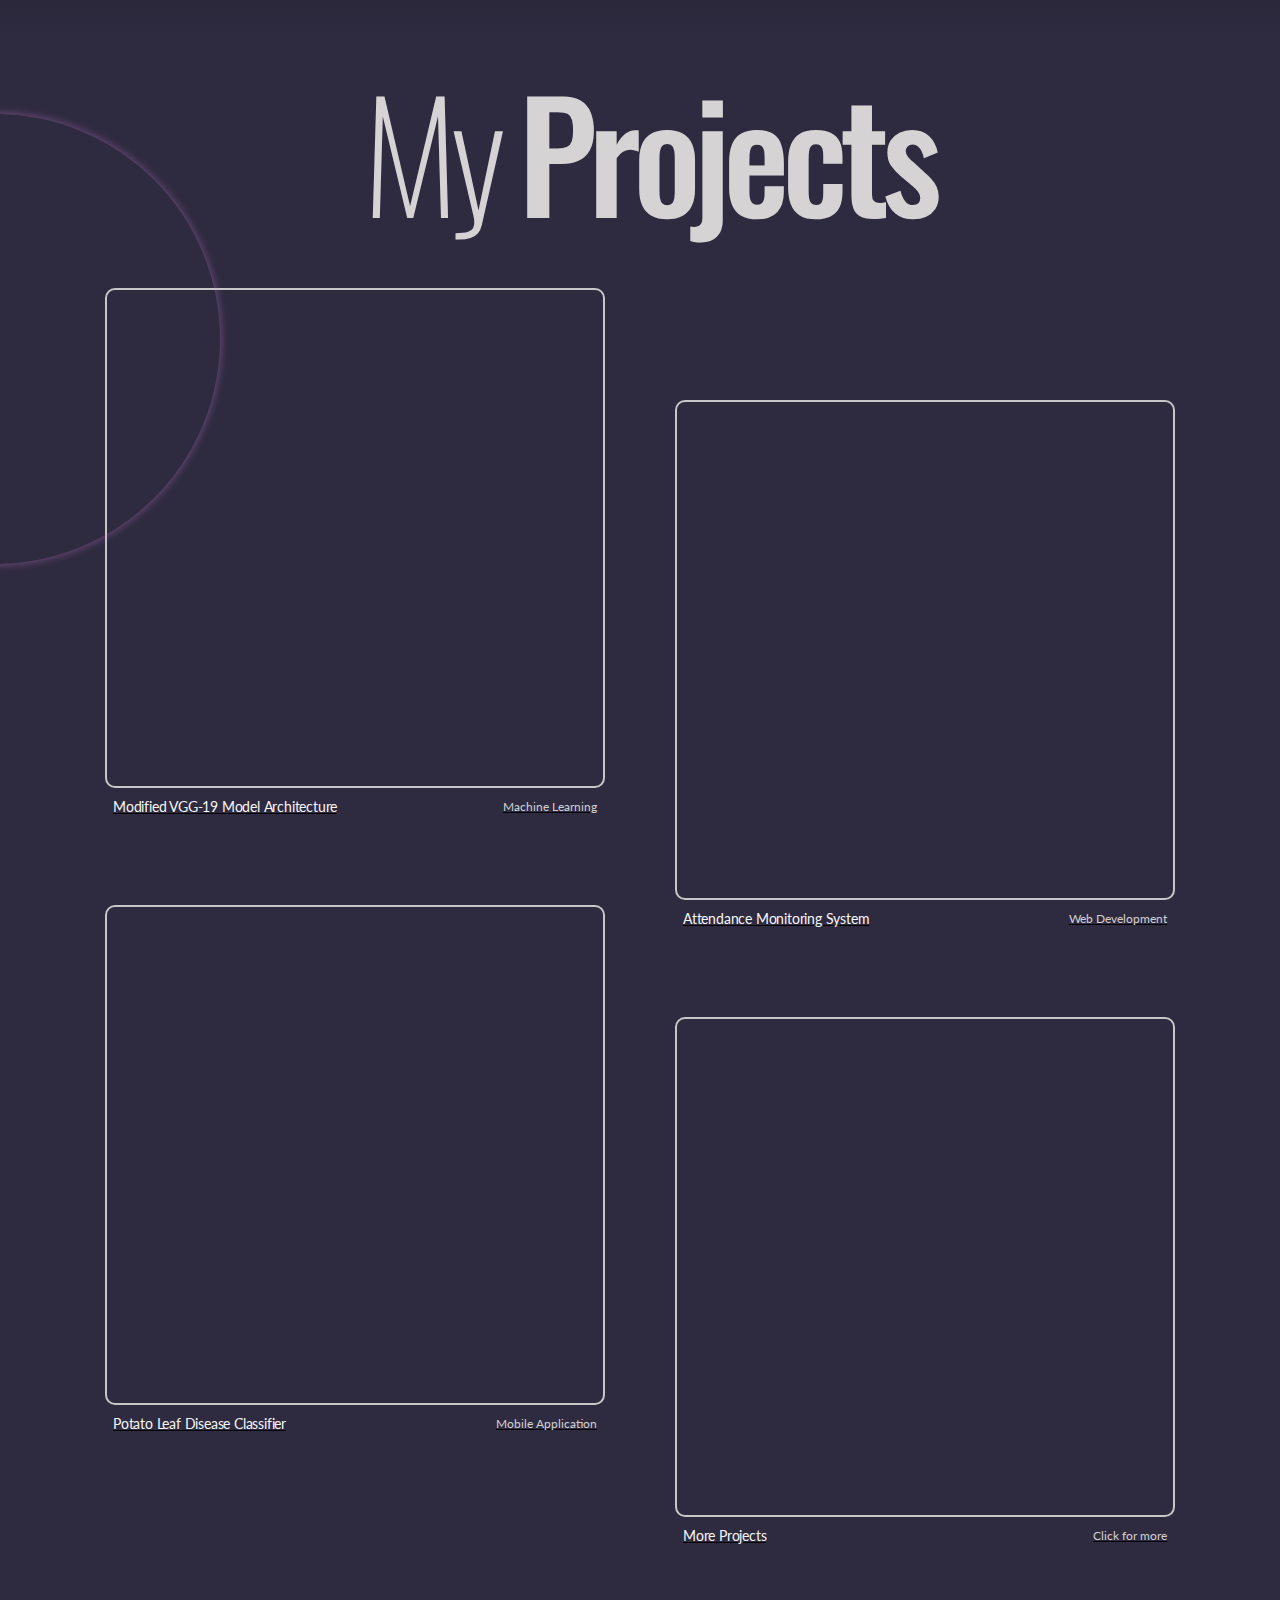
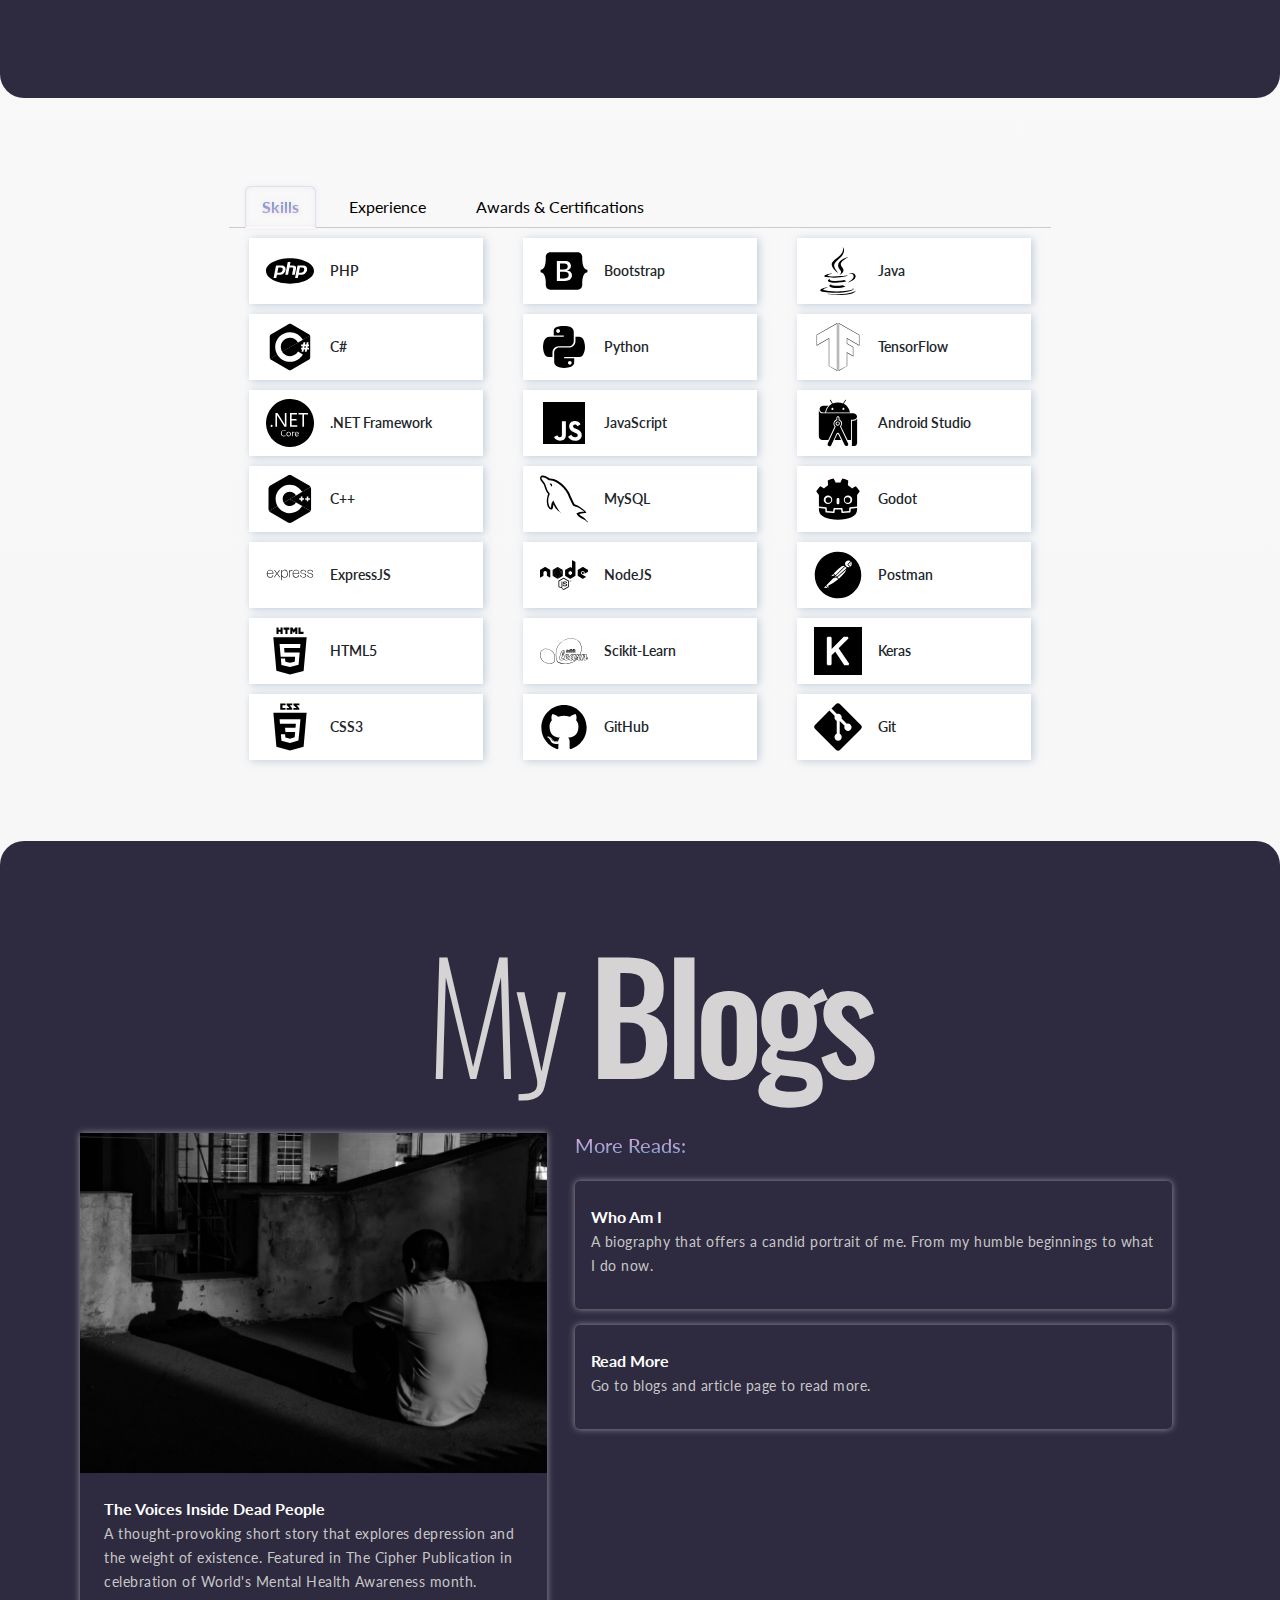
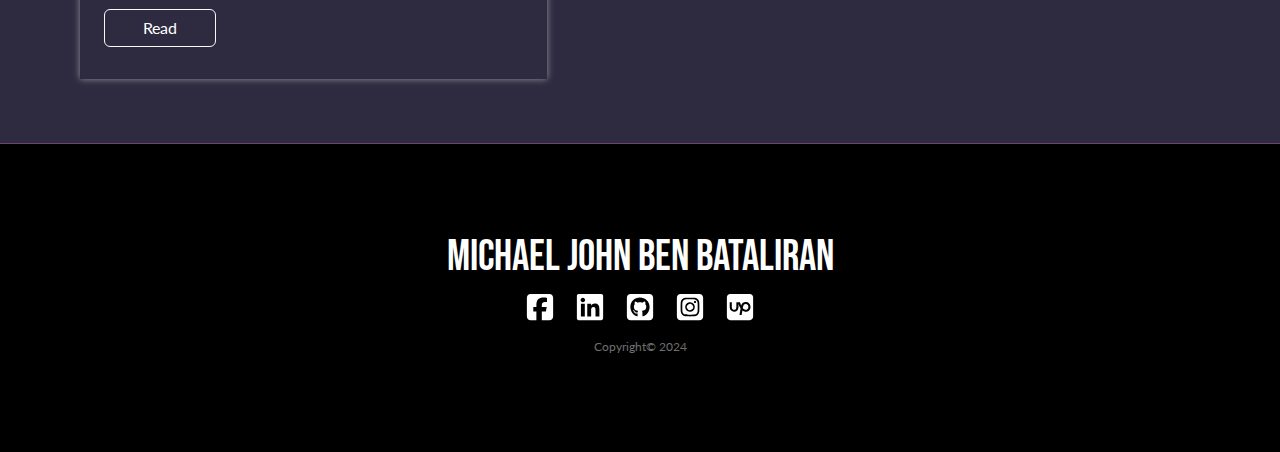
==== commit f0fee227: "Updated the Works section, added skills" ====
--- a/index.html
+++ b/index.html
@@ -20,6 +20,11 @@
     href="https://fonts.googleapis.com/css2?family=Lato:ital,wght@0,100;0,300;0,400;0,700;0,900;1,100;1,300;1,400;1,700;1,900&display=swap"
     rel="stylesheet">
   <link href="https://fonts.googleapis.com/css2?family=Oswald:wght@200..700&display=swap" rel="stylesheet">
+  <link rel="preconnect" href="https://fonts.googleapis.com">
+<link rel="preconnect" href="https://fonts.gstatic.com" crossorigin>
+<link rel="preconnect" href="https://fonts.googleapis.com">
+<link rel="preconnect" href="https://fonts.gstatic.com" crossorigin>
+<link href="https://fonts.googleapis.com/css2?family=Montserrat:ital,wght@0,100..900;1,100..900&display=swap" rel="stylesheet">
 </head>
 
 <body>
@@ -66,11 +71,11 @@
       <div class="i-do">
         <h1>Software Developer</h1>      
         <div class="hero-contacts">
-          <a href="https://www.facebook.com/kingjeybie"><svg xmlns="http://www.w3.org/2000/svg" viewBox="0 0 448 512"><!--!Font Awesome Free 6.5.2 by @fontawesome - https://fontawesome.com License - https://fontawesome.com/license/free Copyright 2024 Fonticons, Inc.--><path d="M64 32C28.7 32 0 60.7 0 96V416c0 35.3 28.7 64 64 64h98.2V334.2H109.4V256h52.8V222.3c0-87.1 39.4-127.5 125-127.5c16.2 0 44.2 3.2 55.7 6.4V172c-6-.6-16.5-1-29.6-1c-42 0-58.2 15.9-58.2 57.2V256h83.6l-14.4 78.2H255V480H384c35.3 0 64-28.7 64-64V96c0-35.3-28.7-64-64-64H64z"/></svg></a>
-          <a href="https://www.linkedin.com/in/michael-john-ben-bataliran-097089280/"><svg xmlns="http://www.w3.org/2000/svg" viewBox="0 0 448 512"><!--!Font Awesome Free 6.5.2 by @fontawesome - https://fontawesome.com License - https://fontawesome.com/license/free Copyright 2024 Fonticons, Inc.--><path d="M416 32H31.9C14.3 32 0 46.5 0 64.3v383.4C0 465.5 14.3 480 31.9 480H416c17.6 0 32-14.5 32-32.3V64.3c0-17.8-14.4-32.3-32-32.3zM135.4 416H69V202.2h66.5V416zm-33.2-243c-21.3 0-38.5-17.3-38.5-38.5S80.9 96 102.2 96c21.2 0 38.5 17.3 38.5 38.5 0 21.3-17.2 38.5-38.5 38.5zm282.1 243h-66.4V312c0-24.8-.5-56.7-34.5-56.7-34.6 0-39.9 27-39.9 54.9V416h-66.4V202.2h63.7v29.2h.9c8.9-16.8 30.6-34.5 62.9-34.5 67.2 0 79.7 44.3 79.7 101.9V416z"/></svg></a>
-          <a href="https://github.com/thegreatkeljb"><svg xmlns="http://www.w3.org/2000/svg" viewBox="0 0 448 512"><!--!Font Awesome Free 6.5.2 by @fontawesome - https://fontawesome.com License - https://fontawesome.com/license/free Copyright 2024 Fonticons, Inc.--><path d="M448 96c0-35.3-28.7-64-64-64H64C28.7 32 0 60.7 0 96V416c0 35.3 28.7 64 64 64H384c35.3 0 64-28.7 64-64V96zM265.8 407.7c0-1.8 0-6 .1-11.6c.1-11.4 .1-28.8 .1-43.7c0-15.6-5.2-25.5-11.3-30.7c37-4.1 76-9.2 76-73.1c0-18.2-6.5-27.3-17.1-39c1.7-4.3 7.4-22-1.7-45c-13.9-4.3-45.7 17.9-45.7 17.9c-13.2-3.7-27.5-5.6-41.6-5.6s-28.4 1.9-41.6 5.6c0 0-31.8-22.2-45.7-17.9c-9.1 22.9-3.5 40.6-1.7 45c-10.6 11.7-15.6 20.8-15.6 39c0 63.6 37.3 69 74.3 73.1c-4.8 4.3-9.1 11.7-10.6 22.3c-9.5 4.3-33.8 11.7-48.3-13.9c-9.1-15.8-25.5-17.1-25.5-17.1c-16.2-.2-1.1 10.2-1.1 10.2c10.8 5 18.4 24.2 18.4 24.2c9.7 29.7 56.1 19.7 56.1 19.7c0 9 .1 21.7 .1 30.6c0 4.8 .1 8.6 .1 10c0 4.3-3 9.5-11.5 8C106 393.6 59.8 330.8 59.8 257.4c0-91.8 70.2-161.5 162-161.5s166.2 69.7 166.2 161.5c.1 73.4-44.7 136.3-110.7 158.3c-8.4 1.5-11.5-3.7-11.5-8zm-90.5-54.8c-.2-1.5 1.1-2.8 3-3.2c1.9-.2 3.7 .6 3.9 1.9c.3 1.3-1 2.6-3 3c-1.9 .4-3.7-.4-3.9-1.7zm-9.1 3.2c-2.2 .2-3.7-.9-3.7-2.4c0-1.3 1.5-2.4 3.5-2.4c1.9-.2 3.7 .9 3.7 2.4c0 1.3-1.5 2.4-3.5 2.4zm-14.3-2.2c-1.9-.4-3.2-1.9-2.8-3.2s2.4-1.9 4.1-1.5c2 .6 3.3 2.1 2.8 3.4c-.4 1.3-2.4 1.9-4.1 1.3zm-12.5-7.3c-1.5-1.3-1.9-3.2-.9-4.1c.9-1.1 2.8-.9 4.3 .6c1.3 1.3 1.8 3.3 .9 4.1c-.9 1.1-2.8 .9-4.3-.6zm-8.5-10c-1.1-1.5-1.1-3.2 0-3.9c1.1-.9 2.8-.2 3.7 1.3c1.1 1.5 1.1 3.3 0 4.1c-.9 .6-2.6 0-3.7-1.5zm-6.3-8.8c-1.1-1.3-1.3-2.8-.4-3.5c.9-.9 2.4-.4 3.5 .6c1.1 1.3 1.3 2.8 .4 3.5c-.9 .9-2.4 .4-3.5-.6zm-6-6.4c-1.3-.6-1.9-1.7-1.5-2.6c.4-.6 1.5-.9 2.8-.4c1.3 .7 1.9 1.8 1.5 2.6c-.4 .9-1.7 1.1-2.8 .4z"/></svg></a>
-          <a href="https://www.instagram.com/thegreatkeljb/"><svg xmlns="http://www.w3.org/2000/svg" viewBox="0 0 448 512"><!--!Font Awesome Free 6.5.2 by @fontawesome - https://fontawesome.com License - https://fontawesome.com/license/free Copyright 2024 Fonticons, Inc.--><path d="M194.4 211.7a53.3 53.3 0 1 0 59.3 88.7 53.3 53.3 0 1 0 -59.3-88.7zm142.3-68.4c-5.2-5.2-11.5-9.3-18.4-12c-18.1-7.1-57.6-6.8-83.1-6.5c-4.1 0-7.9 .1-11.2 .1c-3.3 0-7.2 0-11.4-.1c-25.5-.3-64.8-.7-82.9 6.5c-6.9 2.7-13.1 6.8-18.4 12s-9.3 11.5-12 18.4c-7.1 18.1-6.7 57.7-6.5 83.2c0 4.1 .1 7.9 .1 11.1s0 7-.1 11.1c-.2 25.5-.6 65.1 6.5 83.2c2.7 6.9 6.8 13.1 12 18.4s11.5 9.3 18.4 12c18.1 7.1 57.6 6.8 83.1 6.5c4.1 0 7.9-.1 11.2-.1c3.3 0 7.2 0 11.4 .1c25.5 .3 64.8 .7 82.9-6.5c6.9-2.7 13.1-6.8 18.4-12s9.3-11.5 12-18.4c7.2-18 6.8-57.4 6.5-83c0-4.2-.1-8.1-.1-11.4s0-7.1 .1-11.4c.3-25.5 .7-64.9-6.5-83l0 0c-2.7-6.9-6.8-13.1-12-18.4zm-67.1 44.5A82 82 0 1 1 178.4 324.2a82 82 0 1 1 91.1-136.4zm29.2-1.3c-3.1-2.1-5.6-5.1-7.1-8.6s-1.8-7.3-1.1-11.1s2.6-7.1 5.2-9.8s6.1-4.5 9.8-5.2s7.6-.4 11.1 1.1s6.5 3.9 8.6 7s3.2 6.8 3.2 10.6c0 2.5-.5 5-1.4 7.3s-2.4 4.4-4.1 6.2s-3.9 3.2-6.2 4.2s-4.8 1.5-7.3 1.5l0 0c-3.8 0-7.5-1.1-10.6-3.2zM448 96c0-35.3-28.7-64-64-64H64C28.7 32 0 60.7 0 96V416c0 35.3 28.7 64 64 64H384c35.3 0 64-28.7 64-64V96zM357 389c-18.7 18.7-41.4 24.6-67 25.9c-26.4 1.5-105.6 1.5-132 0c-25.6-1.3-48.3-7.2-67-25.9s-24.6-41.4-25.8-67c-1.5-26.4-1.5-105.6 0-132c1.3-25.6 7.1-48.3 25.8-67s41.5-24.6 67-25.8c26.4-1.5 105.6-1.5 132 0c25.6 1.3 48.3 7.1 67 25.8s24.6 41.4 25.8 67c1.5 26.3 1.5 105.4 0 131.9c-1.3 25.6-7.1 48.3-25.8 67z"/></svg></a>
-          <a href="https://www.upwork.com/freelancers/~016fa21704668e60ec?mp_source=share"><svg xmlns="http://www.w3.org/2000/svg" viewBox="0 0 448 512"><!--!Font Awesome Free 6.5.2 by @fontawesome - https://fontawesome.com License - https://fontawesome.com/license/free Copyright 2024 Fonticons, Inc.--><path d="M56 32l336 0c30.9 0 56 25.1 56 56l0 336c0 30.9-25.1 56-56 56L56 480c-30.9 0-56-25.1-56-56L0 88C0 57.1 25.1 32 56 32zM270.9 274.2c6.6-52.9 25.9-69.5 51.4-69.5c25.3 0 44.9 20.2 44.9 49.7s-19.7 49.7-44.9 49.7c-27.9 0-46.3-21.5-51.4-29.9zm-26.7-41.8c-8.2-15.5-14.3-36.3-19.2-55.6l-29.7 0-33.2 0 0 78.1c0 28.4-12.9 49.4-38.2 49.4s-39.8-20.9-39.8-49.3l.3-78.1-36.2 0 0 78.1c0 22.8 7.4 43.5 20.9 58.2c13.9 15.2 32.8 23.2 54.8 23.2c43.7 0 74.2-33.5 74.2-81.5l0-52.5c4.6 17.3 15.4 50.5 36.2 79.7L215 392.6l36.8 0 12.8-78.4c4.2 3.5 8.7 6.6 13.4 9.4c12.3 7.8 26.4 12.2 40.9 12.6l.1 0c.5 0 1.1 0 1.6 0c.6 0 1.1 0 1.7 0c45.1 0 80.9-34.9 80.9-81.9s-35.9-82.2-80.9-82.2c-45.4 0-70.9 29.7-78.1 60.1z"/></svg></a>
+          <a href="https://www.facebook.com/kingjeybie" target="_blank" ><svg xmlns="http://www.w3.org/2000/svg" viewBox="0 0 448 512"><!--!Font Awesome Free 6.5.2 by @fontawesome - https://fontawesome.com License - https://fontawesome.com/license/free Copyright 2024 Fonticons, Inc.--><path d="M64 32C28.7 32 0 60.7 0 96V416c0 35.3 28.7 64 64 64h98.2V334.2H109.4V256h52.8V222.3c0-87.1 39.4-127.5 125-127.5c16.2 0 44.2 3.2 55.7 6.4V172c-6-.6-16.5-1-29.6-1c-42 0-58.2 15.9-58.2 57.2V256h83.6l-14.4 78.2H255V480H384c35.3 0 64-28.7 64-64V96c0-35.3-28.7-64-64-64H64z"/></svg></a>
+          <a href="https://www.linkedin.com/in/michael-john-ben-bataliran-097089280/" target="_blank" ><svg xmlns="http://www.w3.org/2000/svg" viewBox="0 0 448 512"><!--!Font Awesome Free 6.5.2 by @fontawesome - https://fontawesome.com License - https://fontawesome.com/license/free Copyright 2024 Fonticons, Inc.--><path d="M416 32H31.9C14.3 32 0 46.5 0 64.3v383.4C0 465.5 14.3 480 31.9 480H416c17.6 0 32-14.5 32-32.3V64.3c0-17.8-14.4-32.3-32-32.3zM135.4 416H69V202.2h66.5V416zm-33.2-243c-21.3 0-38.5-17.3-38.5-38.5S80.9 96 102.2 96c21.2 0 38.5 17.3 38.5 38.5 0 21.3-17.2 38.5-38.5 38.5zm282.1 243h-66.4V312c0-24.8-.5-56.7-34.5-56.7-34.6 0-39.9 27-39.9 54.9V416h-66.4V202.2h63.7v29.2h.9c8.9-16.8 30.6-34.5 62.9-34.5 67.2 0 79.7 44.3 79.7 101.9V416z"/></svg></a>
+          <a href="https://github.com/thegreatkeljb" target="_blank" ><svg xmlns="http://www.w3.org/2000/svg" viewBox="0 0 448 512"><!--!Font Awesome Free 6.5.2 by @fontawesome - https://fontawesome.com License - https://fontawesome.com/license/free Copyright 2024 Fonticons, Inc.--><path d="M448 96c0-35.3-28.7-64-64-64H64C28.7 32 0 60.7 0 96V416c0 35.3 28.7 64 64 64H384c35.3 0 64-28.7 64-64V96zM265.8 407.7c0-1.8 0-6 .1-11.6c.1-11.4 .1-28.8 .1-43.7c0-15.6-5.2-25.5-11.3-30.7c37-4.1 76-9.2 76-73.1c0-18.2-6.5-27.3-17.1-39c1.7-4.3 7.4-22-1.7-45c-13.9-4.3-45.7 17.9-45.7 17.9c-13.2-3.7-27.5-5.6-41.6-5.6s-28.4 1.9-41.6 5.6c0 0-31.8-22.2-45.7-17.9c-9.1 22.9-3.5 40.6-1.7 45c-10.6 11.7-15.6 20.8-15.6 39c0 63.6 37.3 69 74.3 73.1c-4.8 4.3-9.1 11.7-10.6 22.3c-9.5 4.3-33.8 11.7-48.3-13.9c-9.1-15.8-25.5-17.1-25.5-17.1c-16.2-.2-1.1 10.2-1.1 10.2c10.8 5 18.4 24.2 18.4 24.2c9.7 29.7 56.1 19.7 56.1 19.7c0 9 .1 21.7 .1 30.6c0 4.8 .1 8.6 .1 10c0 4.3-3 9.5-11.5 8C106 393.6 59.8 330.8 59.8 257.4c0-91.8 70.2-161.5 162-161.5s166.2 69.7 166.2 161.5c.1 73.4-44.7 136.3-110.7 158.3c-8.4 1.5-11.5-3.7-11.5-8zm-90.5-54.8c-.2-1.5 1.1-2.8 3-3.2c1.9-.2 3.7 .6 3.9 1.9c.3 1.3-1 2.6-3 3c-1.9 .4-3.7-.4-3.9-1.7zm-9.1 3.2c-2.2 .2-3.7-.9-3.7-2.4c0-1.3 1.5-2.4 3.5-2.4c1.9-.2 3.7 .9 3.7 2.4c0 1.3-1.5 2.4-3.5 2.4zm-14.3-2.2c-1.9-.4-3.2-1.9-2.8-3.2s2.4-1.9 4.1-1.5c2 .6 3.3 2.1 2.8 3.4c-.4 1.3-2.4 1.9-4.1 1.3zm-12.5-7.3c-1.5-1.3-1.9-3.2-.9-4.1c.9-1.1 2.8-.9 4.3 .6c1.3 1.3 1.8 3.3 .9 4.1c-.9 1.1-2.8 .9-4.3-.6zm-8.5-10c-1.1-1.5-1.1-3.2 0-3.9c1.1-.9 2.8-.2 3.7 1.3c1.1 1.5 1.1 3.3 0 4.1c-.9 .6-2.6 0-3.7-1.5zm-6.3-8.8c-1.1-1.3-1.3-2.8-.4-3.5c.9-.9 2.4-.4 3.5 .6c1.1 1.3 1.3 2.8 .4 3.5c-.9 .9-2.4 .4-3.5-.6zm-6-6.4c-1.3-.6-1.9-1.7-1.5-2.6c.4-.6 1.5-.9 2.8-.4c1.3 .7 1.9 1.8 1.5 2.6c-.4 .9-1.7 1.1-2.8 .4z"/></svg></a>
+          <a href="https://www.instagram.com/thegreatkeljb/" target="_blank" ><svg xmlns="http://www.w3.org/2000/svg" viewBox="0 0 448 512"><!--!Font Awesome Free 6.5.2 by @fontawesome - https://fontawesome.com License - https://fontawesome.com/license/free Copyright 2024 Fonticons, Inc.--><path d="M194.4 211.7a53.3 53.3 0 1 0 59.3 88.7 53.3 53.3 0 1 0 -59.3-88.7zm142.3-68.4c-5.2-5.2-11.5-9.3-18.4-12c-18.1-7.1-57.6-6.8-83.1-6.5c-4.1 0-7.9 .1-11.2 .1c-3.3 0-7.2 0-11.4-.1c-25.5-.3-64.8-.7-82.9 6.5c-6.9 2.7-13.1 6.8-18.4 12s-9.3 11.5-12 18.4c-7.1 18.1-6.7 57.7-6.5 83.2c0 4.1 .1 7.9 .1 11.1s0 7-.1 11.1c-.2 25.5-.6 65.1 6.5 83.2c2.7 6.9 6.8 13.1 12 18.4s11.5 9.3 18.4 12c18.1 7.1 57.6 6.8 83.1 6.5c4.1 0 7.9-.1 11.2-.1c3.3 0 7.2 0 11.4 .1c25.5 .3 64.8 .7 82.9-6.5c6.9-2.7 13.1-6.8 18.4-12s9.3-11.5 12-18.4c7.2-18 6.8-57.4 6.5-83c0-4.2-.1-8.1-.1-11.4s0-7.1 .1-11.4c.3-25.5 .7-64.9-6.5-83l0 0c-2.7-6.9-6.8-13.1-12-18.4zm-67.1 44.5A82 82 0 1 1 178.4 324.2a82 82 0 1 1 91.1-136.4zm29.2-1.3c-3.1-2.1-5.6-5.1-7.1-8.6s-1.8-7.3-1.1-11.1s2.6-7.1 5.2-9.8s6.1-4.5 9.8-5.2s7.6-.4 11.1 1.1s6.5 3.9 8.6 7s3.2 6.8 3.2 10.6c0 2.5-.5 5-1.4 7.3s-2.4 4.4-4.1 6.2s-3.9 3.2-6.2 4.2s-4.8 1.5-7.3 1.5l0 0c-3.8 0-7.5-1.1-10.6-3.2zM448 96c0-35.3-28.7-64-64-64H64C28.7 32 0 60.7 0 96V416c0 35.3 28.7 64 64 64H384c35.3 0 64-28.7 64-64V96zM357 389c-18.7 18.7-41.4 24.6-67 25.9c-26.4 1.5-105.6 1.5-132 0c-25.6-1.3-48.3-7.2-67-25.9s-24.6-41.4-25.8-67c-1.5-26.4-1.5-105.6 0-132c1.3-25.6 7.1-48.3 25.8-67s41.5-24.6 67-25.8c26.4-1.5 105.6-1.5 132 0c25.6 1.3 48.3 7.1 67 25.8s24.6 41.4 25.8 67c1.5 26.3 1.5 105.4 0 131.9c-1.3 25.6-7.1 48.3-25.8 67z"/></svg></a>
+          <a href="https://www.upwork.com/freelancers/~016fa21704668e60ec?mp_source=share" target="_blank" ><svg xmlns="http://www.w3.org/2000/svg" viewBox="0 0 448 512"><!--!Font Awesome Free 6.5.2 by @fontawesome - https://fontawesome.com License - https://fontawesome.com/license/free Copyright 2024 Fonticons, Inc.--><path d="M56 32l336 0c30.9 0 56 25.1 56 56l0 336c0 30.9-25.1 56-56 56L56 480c-30.9 0-56-25.1-56-56L0 88C0 57.1 25.1 32 56 32zM270.9 274.2c6.6-52.9 25.9-69.5 51.4-69.5c25.3 0 44.9 20.2 44.9 49.7s-19.7 49.7-44.9 49.7c-27.9 0-46.3-21.5-51.4-29.9zm-26.7-41.8c-8.2-15.5-14.3-36.3-19.2-55.6l-29.7 0-33.2 0 0 78.1c0 28.4-12.9 49.4-38.2 49.4s-39.8-20.9-39.8-49.3l.3-78.1-36.2 0 0 78.1c0 22.8 7.4 43.5 20.9 58.2c13.9 15.2 32.8 23.2 54.8 23.2c43.7 0 74.2-33.5 74.2-81.5l0-52.5c4.6 17.3 15.4 50.5 36.2 79.7L215 392.6l36.8 0 12.8-78.4c4.2 3.5 8.7 6.6 13.4 9.4c12.3 7.8 26.4 12.2 40.9 12.6l.1 0c.5 0 1.1 0 1.6 0c.6 0 1.1 0 1.7 0c45.1 0 80.9-34.9 80.9-81.9s-35.9-82.2-80.9-82.2c-45.4 0-70.9 29.7-78.1 60.1z"/></svg></a>
         </div>
       </div>
       
@@ -129,7 +134,9 @@
     <div class="container">
       <div class="row">
         <div class="section-title">
-          <h1>About Me</h1>   
+          <h1>
+            About<span class="unbold"> Me</span>
+          </h1>   
         </div>        
         <div class="col about-content-picture">
           <div class="myPicture"></div>
@@ -162,42 +169,45 @@
   <section id="works">
     <div class="container">
       <div class="row">
+        <div class="section-title">
+          <h1>
+            <span class="unbold">My </span>Projects
+          </h1>
+        </div> 
         <div class="col">
-          <div class="section-title">
-            <h1>My Works</h1>
-          </div>    
-          <div class="portfolio">
-            <div class="portfolio-item item_one">
-              <a href="modifiedvgg19.html" class="item-link">
-                <div class="item-content">        
-                  <div class="item-image img_one">
-                  </div>
-                  <div class="works-description">
-                    <p class="item-title">MODIFIED VGG-19</p>
-                    <p class="item-category">Mobile Development<br>Machine Learning</p>
-                  </div>
-                </div>
-              </a>
-            </div>
-           
-            <div class="portfolio-item item_two">
-              <a href="possystem.html" class="item-link">
-                <div class="item-content">          
-                  <div class="item-image img_two"></div>
-                  <div class="works-description">
-                    <p class="item-title">TRANSACTION MANAGEMENT SYSTEM</p>
-                    <p class="item-category">Desktop Application</p>
-                  </div>
-                </div>   
-              </a>    
-            </div>
-            
+          <div class="portfolio-item item_one">
+            <a href="modifiedvgg19.html" class="item-link">
+              <div class="item-content">        
+                <div class="item-image img_one">
+                </div>
+                <div class="works-description">
+                  <p class="item-title">Modified VGG-19 Model Architecture</p>
+                  <p class="item-category">Machine Learning</p>
+                </div>
+              </div>
+            </a>
+          </div>
+          
+          <div class="portfolio-item item_two">
+            <a href="#" class="item-link">
+              <div class="item-content">          
+                <div class="item-image img_two"></div>
+                <div class="works-description">
+                  <p class="item-title">Potato Leaf Disease Classifier</p>
+                  <p class="item-category">Mobile Application</p>
+                </div>
+              </div>   
+            </a>    
+          </div>
+        </div>
+
+          <div class="col-6 items-right">
             <div class="portfolio-item item_three">
               <a href="nda.html" class="item-link">
                 <div class="item-content">
                   <div class="item-image img_three"></div>
                   <div class="works-description">
-                    <p class="item-title">ATTENDANCE MONITORING SYSTEM</p>
+                    <p class="item-title">Attendance Monitoring System</p>
                     <p class="item-category">Web Development</p>
                   </div>
                 </div>
@@ -209,17 +219,15 @@
                   <div class="item-image img_four">
                   </div>
                   <div class="works-description">
-                    <p class="item-title">MORE WORKS</p>
+                    <p class="item-title">More Projects</p>
                     <p class="item-category">Click for more</p>
                   </div>
                 </div>
               </a>
             </div>
           </div>
-
-        </div>
-      </div>
-    </div>
+        </div>
+      </div>
   </section>
 
   <section id="tech-used">
@@ -248,7 +256,7 @@
                     <div class="card-body">
                       <div class="company-details">
                         <h5 class="card-title main-text">Best in Thesis - Modified VGG-19 Potato Leaf Disease Classifier</h5>
-                        <p class="sub-text">2024</p>
+                        <p class="sub-text"> </p>
                       </div>  
                       <p class="sub-text">President Ramon Magsaysay State University, Iba, Zambales</p>
                       <p class="job-title">Enhanced the VGG-19 architecture by integrating a global average pooling layer and restructuring the fully connected layers with reduced dimensions, achieving a 12.54% increase in test accuracy compared to the original VGG-19 architecture under identical training and testing conditions.
@@ -299,7 +307,7 @@
                       <p class="job-title">Attended a webinar on AI and Data Science covering fundamentals which featured sessions from Dr. Maria Art Antonette D. Clariño, Director of the Institute of Computer Science at UP Los 
                         Baños, and Dr. Rachel Edita O. Roxas, ranked among the top 1000 scientists in the Philippines by the AD 
                         Scientific Index 2024, among others.
-                        </p>
+                      </p>
                     </div>
                   </div>
 
@@ -387,9 +395,29 @@
                     <h5 class="card-title">C++</h5>          
                   </div> 
                   <div class="card p-0 main-skill-card" style="max-width: 540px;">
-                    <svg xmlns="http://www.w3.org/2000/svg" viewBox="0 0 640 512"><!--!Font Awesome Free 6.6.0 by @fontawesome - https://fontawesome.com License - https://fontawesome.com/license/free Copyright 2024 Fonticons, Inc.--><path d="M80 48a48 48 0 1 1 96 0A48 48 0 1 1 80 48zm64 193.7l0 65.1 51 51c7.1 7.1 11.8 16.2 13.4 26.1l15.2 90.9c2.9 17.4-8.9 33.9-26.3 36.8s-33.9-8.9-36.8-26.3l-14.3-85.9L66.8 320C54.8 308 48 291.7 48 274.7l0-88.1c0-32.4 26.2-58.6 58.6-58.6c24.1 0 46.5 12 59.9 32l47.4 71.1 10.1 5 0-76.2c0-17.7 14.3-32 32-32l128 0c17.7 0 32 14.3 32 32l0 76.2 10.1-5L473.5 160c13.3-20 35.8-32 59.9-32c32.4 0 58.6 26.2 58.6 58.6l0 88.1c0 17-6.7 33.3-18.7 45.3l-79.4 79.4-14.3 85.9c-2.9 17.4-19.4 29.2-36.8 26.3s-29.2-19.4-26.3-36.8l15.2-90.9c1.6-9.9 6.3-19 13.4-26.1l51-51 0-65.1-19 28.5c-4.6 7-11 12.6-18.5 16.3l-59.6 29.8c-2.4 1.3-4.9 2.2-7.6 2.8c-2.6 .6-5.3 .9-7.9 .8l-126.7 0c-2.5 .1-5-.2-7.5-.7c-2.9-.6-5.6-1.6-8.1-3l-59.5-29.8c-7.5-3.7-13.8-9.4-18.5-16.3l-19-28.5zM2.3 468.1L50.1 348.6l49.2 49.2-37.6 94c-6.6 16.4-25.2 24.4-41.6 17.8S-4.3 484.5 2.3 468.1zM512 0a48 48 0 1 1 0 96 48 48 0 1 1 0-96zm77.9 348.6l47.8 119.5c6.6 16.4-1.4 35-17.8 41.6s-35-1.4-41.6-17.8l-37.6-94 49.2-49.2z"/></svg>
-                    <h5 class="card-title">Leadership</h5>          
-                  </div>      
+                    <div class="lang">
+                      <svg viewBox="0 0 128 128">
+                        <path d="M40.53 77.82V50.74H42V55a5.57 5.57 0 00.48-.6 7.28 7.28 0 016.64-4.12c3.35-.1 6.07 1.14 7.67 4.12a13.24 13.24 0 01.32 12.14c-1.49 3.34-5.17 5-9.11 4.39a7.37 7.37 0 01-5.88-3.88v10.77zM42 60.32c.13 1.32.18 2.26.33 3.18.58 3.62 2.72 5.77 6.08 6.16A6.91 6.91 0 0056 65.27a11.77 11.77 0 00-.26-9.68 6.77 6.77 0 00-7.13-3.94 6.59 6.59 0 00-5.89 4.87 33.4 33.4 0 00-.72 3.8zM88.41 64a7.92 7.92 0 01-7.74 7c-6.16.31-9.05-3.78-9.51-8.5a13.62 13.62 0 011.2-7.5 8.37 8.37 0 018.71-4.67 8 8 0 017.1 6.09 41.09 41.09 0 01.69 4.5H72.67c-.3 4.28 2 7.72 5.26 8.55 4.06 1 7.53-.76 8.79-4.62.28-.99.79-1.13 1.69-.85zm-15.74-4.45h14.47c-.09-4.56-2.93-7.86-6.78-7.91-4.36-.07-7.5 3.11-7.69 7.91zM91.39 64.1h1.42a5.69 5.69 0 003.34 4.9 8.73 8.73 0 007.58-.2 3.41 3.41 0 002-3.35 3.09 3.09 0 00-2.08-3.09c-1.56-.58-3.22-.9-4.81-1.41A35.25 35.25 0 0194 59.18c-2.56-1.25-2.72-6.12.18-7.66a10.21 10.21 0 019.76-.15 5.14 5.14 0 012.6 5.24h-1.22c0-.06-.11-.11-.11-.17-.15-3.89-3.41-5.09-6.91-4.75a9.17 9.17 0 00-3 .91 3 3 0 00-1.74 3 3 3 0 002 2.82c1.54.56 3.15.92 4.73 1.36 1.27.35 2.59.58 3.82 1a4.51 4.51 0 013.1 4.07 4.81 4.81 0 01-2.59 5c-3.34 1.89-8.84 1.39-11.29-1a6.67 6.67 0 01-1.94-4.75zM125.21 56.61h-1.33c0-.18-.07-.34-.09-.49a4.35 4.35 0 00-3.54-4.18 8.73 8.73 0 00-5.61.27 3.41 3.41 0 00-2.47 3.25 3.14 3.14 0 002.4 3.16c2 .62 4.05 1 6.08 1.56a17 17 0 011.94.59 5 5 0 01.27 9.31 11.13 11.13 0 01-9 .09 6.24 6.24 0 01-3.76-6.06h1.3a7.29 7.29 0 0011.1 4.64 3.57 3.57 0 001.92-3.34 3.09 3.09 0 00-2.11-3.07c-1.56-.58-3.22-.89-4.81-1.4a35.43 35.43 0 01-4.87-1.75c-2.5-1.23-2.7-6.06.15-7.6a10.07 10.07 0 019.92-.11 5.23 5.23 0 012.51 5.13zM38.1 70.51a2.29 2.29 0 01-2.84-1.08c-1.63-2.44-3.43-4.77-5.16-7.15l-.75-1c-2.06 2.76-4.12 5.41-6 8.16a2.2 2.2 0 01-2.7 1.06l7.73-10.37-7.19-9.37a2.39 2.39 0 012.85 1c1.67 2.44 3.52 4.77 5.36 7.24 1.85-2.45 3.68-4.79 5.39-7.21a2.15 2.15 0 012.68-1l-2.79 3.7c-1.25 1.65-2.48 3.31-3.78 4.92a1 1 0 000 1.49c2.39 3.17 4.76 6.35 7.2 9.61zM70.92 50.66v1.4a7.25 7.25 0 00-7.72 7.49v11h-1.43V50.74h1.4v4.06c1.73-2.96 4.4-4.06 7.75-4.14zM2.13 60c.21-1 .34-2.09.63-3.11 1.73-6.15 8.78-8.71 13.63-4.9 2.84 2.23 3.55 5.39 3.41 8.95h-16c-.26 6.36 4.33 10.2 10.2 8.24a6.09 6.09 0 003.87-4.31c.31-1 .81-1.17 1.76-.88a8.12 8.12 0 01-3.88 5.93 9.4 9.4 0 01-10.95-1.4 9.85 9.85 0 01-2.46-5.78c0-.34-.13-.68-.2-1q-.01-.89-.01-1.74zm1.69-.43h14.47c-.09-4.61-3-7.88-6.88-7.91-4.32-.06-7.41 3.14-7.6 7.89z"></path>
+                      </svg>
+                    </div>
+                    <h5 class="card-title">ExpressJS</h5>          
+                  </div> 
+                  <div class="card p-0 main-skill-card" style="max-width: 540px;">
+                    <div class="lang">                    
+                      <svg viewBox="0 0 128 128">
+                        <path fill="#000" d="M19.569 27l8.087 89.919 36.289 9.682 36.39-9.499L108.431 27H19.569zM91.61 47.471l-.507 5.834L90.88 56H48.311l1.017 12h40.54l-.271 2.231-2.615 28.909-.192 1.69L64 106.964v-.005l-.027.012-22.777-5.916L39.65 84h11.168l.791 8.46 12.385 3.139.006-.234v.012l12.412-2.649L77.708 79H39.153l-2.734-30.836L36.152 45h55.724l-.266 2.471zM27.956 1.627h5.622v5.556h5.144V1.627h5.623v16.822h-5.623v-5.633h-5.143v5.633h-5.623V1.627zm23.782 5.579h-4.95V1.627h15.525v5.579h-4.952v11.243h-5.623V7.206zm13.039-5.579h5.862l3.607 5.911 3.603-5.911h5.865v16.822h-5.601v-8.338l-3.867 5.981h-.098l-3.87-5.981v8.338h-5.502V1.627zm21.736 0h5.624v11.262h7.907v5.561H86.513V1.627z"></path>
+                      </svg>           
+                    </div>
+                    <h5 class="card-title">HTML5</h5>          
+                  </div>   
+                  <div class="card p-0 main-skill-card" style="max-width: 540px;">
+                    <div class="lang">                                           
+                      <svg viewBox="0 0 128 128">
+                        <path fill="#000" d="M19.67 26l8.069 90.493 36.206 10.05 36.307-10.063L108.33 26H19.67zm69.21 50.488L86.53 98.38l.009 1.875L64 106.55v.001l-.018.015-22.719-6.225L39.726 83h11.141l.79 8.766 12.347 3.295-.004.015v-.032l12.394-3.495L77.702 77H51.795l-.222-2.355-.506-5.647L50.802 66h27.886l1.014-11H37.229l-.223-2.589-.506-6.03L36.235 43h55.597l-.267 3.334-2.685 30.154M89 14.374L81.851 6H89V1H73v4.363L81.39 13H73v5h16zm-19 0L63.193 6H70V1H55v4.363L62.733 13H55v5h15zM52 13h-8V6h8V1H38v17h14z"></path>
+                      </svg>                      
+                    </div>
+                    <h5 class="card-title">CSS3</h5>          
+                  </div>    
                 </div>
 
                 <div class="col-4">
@@ -410,9 +438,29 @@
                     <h5 class="card-title">MySQL</h5>          
                   </div>
                   <div class="card p-0 main-skill-card" style="max-width: 540px;">
-                    <svg xmlns="http://www.w3.org/2000/svg" viewBox="0 0 640 512"><!--!Font Awesome Free 6.6.0 by @fontawesome - https://fontawesome.com License - https://fontawesome.com/license/free Copyright 2024 Fonticons, Inc.--><path d="M208 352c114.9 0 208-78.8 208-176S322.9 0 208 0S0 78.8 0 176c0 38.6 14.7 74.3 39.6 103.4c-3.5 9.4-8.7 17.7-14.2 24.7c-4.8 6.2-9.7 11-13.3 14.3c-1.8 1.6-3.3 2.9-4.3 3.7c-.5 .4-.9 .7-1.1 .8l-.2 .2s0 0 0 0s0 0 0 0C1 327.2-1.4 334.4 .8 340.9S9.1 352 16 352c21.8 0 43.8-5.6 62.1-12.5c9.2-3.5 17.8-7.4 25.2-11.4C134.1 343.3 169.8 352 208 352zM448 176c0 112.3-99.1 196.9-216.5 207C255.8 457.4 336.4 512 432 512c38.2 0 73.9-8.7 104.7-23.9c7.5 4 16 7.9 25.2 11.4c18.3 6.9 40.3 12.5 62.1 12.5c6.9 0 13.1-4.5 15.2-11.1c2.1-6.6-.2-13.8-5.8-17.9c0 0 0 0 0 0s0 0 0 0l-.2-.2c-.2-.2-.6-.4-1.1-.8c-1-.8-2.5-2-4.3-3.7c-3.6-3.3-8.5-8.1-13.3-14.3c-5.5-7-10.7-15.4-14.2-24.7c24.9-29 39.6-64.7 39.6-103.4c0-92.8-84.9-168.9-192.6-175.5c.4 5.1 .6 10.3 .6 15.5z"/></svg>
-                    <h5 class="card-title">Communication</h5>          
-                  </div>
+                    <div class="lang">
+                      <svg viewBox="0 0 128 128">
+                        <path fill="#000" d="M86.072 24.664a.71.71 0 0 0-.351.09.755.755 0 0 0-.375.637v18.93a.564.564 0 0 1-.264.464.549.549 0 0 1-.52 0l-3.066-1.773a1.486 1.486 0 0 0-1.478 0L67.75 50.146a1.48 1.48 0 0 0-.754 1.28v14.238c0 .524.291 1.021.754 1.283l12.27 7.135a1.486 1.486 0 0 0 1.476 0l12.27-7.135c.463-.262.754-.759.754-1.283V30.168c0-.553-.291-1.05-.754-1.31l-7.32-4.104a.836.836 0 0 0-.374-.09zM13.686 42.43c-.23 0-.461.086-.663.2L.753 49.739A1.493 1.493 0 0 0 0 51.047l.03 19.101c0 .263.142.526.374.643a.656.656 0 0 0 .725 0l7.295-4.193a1.48 1.48 0 0 0 .75-1.282v-8.939c0-.524.29-1.021.754-1.283l3.095-1.805a1.39 1.39 0 0 1 .752-.203c.26 0 .522.057.725.203l3.096 1.805c.463.262.754.759.754 1.283v8.94c0 .522.288 1.02.75 1.28l7.236 4.194a.704.704 0 0 0 .752 0 .724.724 0 0 0 .377-.643V51.047c0-.524-.29-1.02-.754-1.283L14.47 42.63a1.763 1.763 0 0 0-.664-.201h-.121zm100.67.207v.002l-.002.002c-.253 0-.505.065-.737.197l-12.271 7.13c-.463.264-.75.759-.75 1.284v14.24c0 .524.287 1.02.75 1.281l12.183 6.989a1.43 1.43 0 0 0 1.448 0l7.38-4.133a.724.724 0 0 0 .375-.643.724.724 0 0 0-.375-.64L110.03 61.21a.76.76 0 0 1-.375-.645V56.11a.72.72 0 0 1 .375-.638l3.854-2.213a.705.705 0 0 1 .752 0l3.845 2.213a.762.762 0 0 1 .377.638v3.494c0 .263.144.525.375.641a.704.704 0 0 0 .754 0l7.291-4.28a1.46 1.46 0 0 0 .727-1.28V51.22c0-.524-.292-1.019-.727-1.282l-12.181-7.101a1.499 1.499 0 0 0-.74-.201zm-67.043.049a1.374 1.374 0 0 0-.682.183l-12.17 7.067 4.258 7.81L47.457 42.7a2 2 0 0 0-.143-.013h-.002zm.566.148 8.607 14.814 4.045-7.445a1.34 1.34 0 0 0-.25-.201l-6.271-3.643-6.037-3.488c-.03-.015-.063-.025-.094-.037zm-.25.06-8.774 15.104 8.702 15.965c.024-.005.048-.007.072-.014l8.719-16.047-8.72-15.007zm-13.377 7.172a1.35 1.35 0 0 0-.576 1.123V65.49c0 .228.062.45.168.647l4.728-8.143-4.32-7.928zm26.45.342-4.071 7.49 4.318 7.434V51.189c0-.28-.092-.553-.248-.78zm20.056 2.865c.065 0 .13.015.19.045l4.193 2.448c.116.058.175.201.175.318v4.893c0 .146-.06.264-.175.322l-4.196 2.445a.431.431 0 0 1-.377 0l-4.195-2.443c-.116-.058-.176-.205-.176-.322v-4.893c0-.146.061-.261.176-.32l4.195-2.448a.425.425 0 0 1 .19-.045zm33.555 1.98a.26.26 0 0 0-.145.046l-2.346 1.369a.3.3 0 0 0-.142.26v2.74c0 .116.055.204.142.262l2.346 1.369a.262.262 0 0 0 .289 0l2.344-1.37a.308.308 0 0 0 .144-.261V56.93a.303.303 0 0 0-.144-.26l-2.344-1.371a.26.26 0 0 0-.144-.043v-.002zm-57.819 2.9-8.512 15.665.014-.007 12.287-7.137c.343-.194.563-.526.637-.903l-4.426-7.619zm-17.783.095-4.715 8.117c.1.123.217.23.35.31L46.5 73.737l.13.075h.003a1.377 1.377 0 0 0 .3.126c.031.01.062.015.092.022.06.013.118.022.178.027.029.003.057.002.086.002l-8.578-15.74zm24.51 13.393c-.427 0-.853.1-1.215.304l-11.55 6.73A2.457 2.457 0 0 0 49.24 80.8v13.42c0 .874.463 1.689 1.215 2.127l3.041 1.746c1.475.728 1.995.724 2.66.724 2.17 0 3.416-1.338 3.416-3.638V81.936a.356.356 0 0 0-.345-.352h-1.475a.356.356 0 0 0-.352.352v13.248c0 1.019-1.066 2.039-2.773 1.166l-3.156-1.834c-.116-.058-.174-.207-.174-.323V80.768c0-.116.058-.263.174-.32l11.545-6.696c.087-.058.232-.058.35 0l11.544 6.695c.115.06.176.176.176.32v13.424c0 .145-.06.265-.176.323l-11.547 6.726c-.087.058-.232.058-.35 0l-2.949-1.777c-.088-.058-.204-.086-.29-.03-.81.468-.953.528-1.735.79-.174.058-.463.172.115.492l3.852 2.303c.376.203.78.318 1.215.318.434 0 .866-.115 1.213-.26L75.98 96.35a2.463 2.463 0 0 0 1.215-2.13V80.8c0-.874-.463-1.686-1.215-2.123l-11.546-6.73a2.488 2.488 0 0 0-1.213-.305zm18.027 6.129a2.236 2.236 0 0 0-2.227 2.244 2.236 2.236 0 0 0 2.227 2.242c1.217 0 2.23-1.02 2.23-2.242a2.254 2.254 0 0 0-2.23-2.243v-.001zm-.03.376h.003a1.86 1.86 0 0 1 1.883 1.868c0 1.02-.841 1.89-1.883 1.89-1.012 0-1.854-.842-1.854-1.89s.87-1.866 1.852-1.868zm-.81.614v2.56h.494v-1.013h.438c.174 0 .23.058.26.203 0 .03.086.669.086.785h.52c-.06-.116-.087-.468-.116-.672-.028-.32-.056-.551-.404-.58.174-.059.46-.145.46-.611 0-.67-.58-.67-.869-.67l-.869-.002zm.438.408h.402c.146 0 .379 0 .379.35 0 .116-.059.35-.379.35h-.402v-.7zm-14.469 2.01c-3.3 0-5.272 1.399-5.272 3.758 0 2.534 1.969 3.228 5.124 3.548 3.79.38 4.08.935 4.08 1.692 0 1.31-1.042 1.861-3.473 1.861-3.068 0-3.735-.757-3.967-2.299 0-.176-.14-.29-.314-.29H61.05a.35.35 0 0 0-.35.35c0 1.98 1.044 4.307 6.11 4.307 3.645 0 5.755-1.456 5.755-4.02 0-2.503-1.68-3.174-5.238-3.64-3.59-.466-3.965-.728-3.965-1.572 0-.699.32-1.629 2.98-1.629 2.375 0 3.272.524 3.62 2.125a.34.34 0 0 0 .316.264h1.534c.087 0 .177-.057.236-.115a.476.476 0 0 0 .086-.264c-.231-2.795-2.053-4.076-5.758-4.076z"></path>
+                      </svg>          
+                    </div>
+                    <h5 class="card-title">NodeJS</h5>          
+                  </div>
+                  <div class="card p-0 main-skill-card" style="max-width: 540px;">
+                    <div class="lang">                     
+                      <svg viewBox="0 0 128 128">
+                        <path d="M16.11 57.68c-4.42 0-8.54 1.48-11.59 4.52-7.15 7.15-5.66 20.24 3.34 29.23 4.64 4.64 11.46 6.19 17.39 6.19 5.58 0 10.38-1.37 11.86-2.85 2.47-2.47 5.66-20.24-3.34-29.23-5.17-5.17-11.69-7.86-17.66-7.86ZM36.4 94.07c-1.06 1.06-5.22 2.56-11.15 2.56-4.03 0-11.55-.77-16.68-5.9-4.19-4.19-6.84-9.42-7.44-14.71-.6-5.21.86-9.87 4.1-13.11 2.77-2.77 6.53-4.23 10.88-4.23 5.96 0 12.14 2.76 16.95 7.57 4.94 4.94 5.68 12.45 5.68 16.49 0 5.99-1.5 10.5-2.34 11.33Zm26.5-28.66c-.13-.26-.29-.4-.49-.4-.43 0-1.06 1.08-1.89 3.23-.82 2.15-1.63 5.17-2.43 9.04a21.38 21.38 0 0 0 3.61-5.55c.92-2.05 1.38-3.81 1.38-5.29 0-.43-.06-.78-.19-1.04Zm-2.1 5.92c-.17.39-.36.77-.56 1.14.4-1.51.81-2.8 1.22-3.86.23-.6.43-1.07.6-1.44-.12 1.19-.54 2.58-1.26 4.17Zm32.76-5.88v-1.93c.52-.03.93-.47.93-1v-.72c0-.53-.41-.96-.93-1v-.92c0-.36-.19-.69-.51-.87a.947.947 0 0 0-.49-.13c-.18 0-.36.05-.52.14l-.92.56s-.05.03-.07.05c-.04-.51-.47-.92-1-.92h-.93c-.55 0-1 .45-1 1v1.09h-1.16a1 1 0 0 0-.71.3l-.49.49v-1.87c0-.55-.45-1-1-1h-.93c-.28 0-.53.11-.71.3-.18-.18-.43-.3-.71-.3h-.93c-.55 0-1 .45-1 1v1.07c0 .19.05.36.14.51-.02.04-.04.07-.06.11-.02-.02-.05-.04-.07-.06-.56-.44-1.26-.67-2.08-.67-.64 0-1.24.15-1.79.46-.43.24-.78.56-1.05.96-.06-.11-.12-.22-.2-.32-.27-.37-.66-.65-1.17-.85-.44-.17-.94-.25-1.49-.25-.38 0-.75.05-1.09.15-.37.11-.66.25-.89.41-.32.23-.57.52-.76.86-.19.35-.29.74-.29 1.15 0 .45.12.88.35 1.26.04.07.09.13.14.2-.18.07-.34.19-.46.35-.16.22-.22.49-.17.76.15.83.51 1.47 1.08 1.92.55.44 1.31.66 2.25.66.57 0 1.09-.1 1.56-.31.52-.23.92-.56 1.21-1 .07.09.14.17.21.25.65.7 1.51 1.05 2.54 1.05.84 0 1.56-.26 2.15-.76.15.37.51.64.93.64h.93c.28 0 .53-.11.71-.3.18.18.43.3.71.3h.93c.55 0 1-.45 1-1v-.43l.63.97c.18.28.5.46.84.46h1.15c.13 0 .26-.02.37-.07.11.05.24.07.37.07h.93c.47 0 .87-.33.97-.77.16.22.37.41.62.55.34.2.76.29 1.28.29.28 0 .58-.03.91-.1.52-.11.87-.61.78-1.14l-.13-.82c-.08-.47-.47-.81-.92-.84Zm-18.74 1.09c-.18.27-.44.48-.78.63-.34.15-.73.22-1.16.22-.71 0-1.25-.15-1.63-.44s-.61-.73-.71-1.32l.92-.14c.05.37.19.65.43.85.24.2.57.29.99.29s.74-.09.95-.26c.21-.17.31-.38.31-.61 0-.21-.09-.37-.27-.49-.13-.08-.44-.19-.95-.31-.68-.17-1.15-.32-1.42-.45-.26-.13-.46-.3-.6-.52-.14-.22-.2-.47-.2-.74 0-.24.06-.47.17-.68.11-.21.26-.38.46-.52.14-.11.34-.2.59-.27.25-.07.52-.11.8-.11.43 0 .81.06 1.13.19.33.12.57.29.72.5.15.21.26.49.32.85l-.91.12a.988.988 0 0 0-.36-.66c-.2-.16-.48-.24-.84-.24-.43 0-.73.07-.91.21-.18.14-.27.31-.27.5 0 .12.04.23.11.32.08.1.19.18.36.25.09.03.37.11.82.24.66.18 1.12.32 1.38.43.26.11.46.27.61.49.15.21.22.48.22.79s-.09.6-.27.87Zm5.1.32c-.41.36-.92.53-1.52.53-.75 0-1.35-.25-1.81-.73-.46-.49-.68-1.19-.68-2.11 0-.59.1-1.11.29-1.55.2-.44.49-.78.9-1 .4-.22.84-.33 1.31-.33.6 0 1.08.15 1.46.45.38.3.62.73.73 1.28l-.9.14c-.09-.37-.24-.64-.46-.83-.22-.19-.48-.28-.79-.28-.47 0-.85.17-1.14.5-.29.34-.44.87-.44 1.59s.14 1.27.42 1.6c.28.33.65.5 1.1.5.36 0 .67-.11.91-.34.24-.22.4-.57.46-1.03l.91.12c-.1.63-.36 1.12-.77 1.48Zm-.69-2.43c-.23.15-.4.4-.45.7-.04.25-.1.39-.15.43-.03.03-.08.07-.24.07-.18 0-.26-.05-.34-.15-.03-.04-.19-.26-.19-.96 0-.66.15-.88.19-.93.09-.1.18-.16.39-.16.1 0 .13.02.14.04.04.03.09.13.13.3.07.29.26.53.51.66Zm3.19 2.85h-.93V61.8h.93v5.48Zm0-6.49h-.93v-1.07h.93v1.07Zm4.81 6.49-1.81-2.8-.65.63v2.17h-.93v-7.56h.93v4.31l2.2-2.23h1.2l-2.1 2.03 2.31 3.45h-1.15Zm.89-4.04v1.86l-.75-1.13.75-.73Zm1.93 4.04h-.93V61.8h.93v5.48Zm0-6.49h-.93v-1.07h.93v1.07Zm2.87 6.57c-.34 0-.6-.05-.78-.16a.873.873 0 0 1-.39-.42c-.08-.17-.11-.54-.11-1.1v-3.15h-.68v-.72h.68v-1.36l.92-.56v1.91h.93v.72h-.93v3.2c0 .26.02.44.05.51.03.08.09.14.16.18.07.04.18.07.32.07.1 0 .24-.01.41-.04l.13.82c-.26.06-.5.08-.7.08Zm34.42 13.84c-.11-.04-.23-.06-.34-.06-.29 0-.57.12-.76.35-1.99 2.34-2.92 2.88-3.25 3v-.02c0-.14.07-.78.97-3.07 1.06-2.72 1.58-4.65 1.58-5.91 0-.93-.28-1.72-.85-2.35a2.912 2.912 0 0 0-2.24-1.01c-1.11 0-2.28.47-3.59 1.43-.55.4-1.18.94-1.89 1.62.18-.53.38-1.09.6-1.68.06-.12.09-.26.09-.41 0-.55-.44-1-.99-1h-.05c-.06 0-.11 0-.16.02l-4.26.82c-.32.06-.58.27-.72.56-.99 2.15-1.72 4.12-2.17 5.85-.19.74-.35 1.52-.46 2.32-1.51 1.45-2.06 1.91-2.25 2.05-.21.15-.41.23-.61.23-.09 0-.1-.01-.13-.05-.09-.11-.13-.31-.13-.56 0-.43.09-.94.26-1.54.19-.66.63-1.94 1.3-3.81l1.61-4.42c.05-.12.09-.26.09-.4a1 1 0 0 0-.99-1c5.11-12.61 3.75-26.06-4.79-34.59-5.25-5.24-12.35-7.79-19.97-7.79-10.29 0-21.53 4.64-30.44 13.54-15.51 15.5-11.02 45.12-5.76 50.38 2.11 2.11 10.74 4.53 20.78 4.53s21.82-2.48 29.62-10.29c.72-.72 1.4-1.46 2.06-2.21.07.94.37 1.77.93 2.45.68.83 1.57 1.27 2.58 1.27 1.5 0 3.36-.96 5.67-2.93.03.57.08 1.24.14 2.01.02.29.17.56.41.73.17.13.38.19.59.19.08 0 .15 0 .23-.03l3.88-.91c.45-.11.77-.51.77-.97 0-1.05.02-1.86.05-2.45.06-.79.17-1.67.34-2.62.07-.41.27-.81.59-1.2l.97-1.12c.34-.39.67-.76.98-1.08.32-.34.61-.63.87-.87-.1.29-.24.65-.42 1.09-1.09 2.71-1.62 4.71-1.62 6.1 0 1.17.33 2.13.97 2.87.66.76 1.58 1.17 2.65 1.17 2.24 0 4.75-1.5 7.67-4.59.18-.19.27-.43.27-.69v-2.01c0-.42-.26-.79-.66-.94Zm-27.78 2.92c-.93 1.11-1.9 2.16-2.86 3.12-8.7 8.7-21.85 9.99-28.92 9.99-10.19 0-18.34-2.51-20.07-4.24-2.39-2.39-4.78-10.76-4.62-20.63.11-6.82 1.6-19.57 10.38-28.34C61.9 35.6 72.73 30.77 83.2 30.77c7.69 0 14.35 2.59 19.26 7.5 8.12 8.12 9.8 21.07 4.42 33.93l-.57.03a1 1 0 0 0-.84.53c-.81 1.54-1.69 2.63-2.62 3.27.14-.58.21-1.08.21-1.51 0-1.48-.91-2.4-2.37-2.4s-2.6.7-3.39 2.02c-.71 1.17-1.06 2.32-1.06 3.4 0 .68.21 1.55 1.07 2.27-.44.58-.92 1.15-1.45 1.72-.94.93-1.66 1.63-2.16 2.07-.5.44-.77.48-.85.48-.02-.07-.06-.22-.06-.51 0-.59.2-1.93 1.15-5.02l1.55-5.14c.09-.3.03-.63-.15-.89-.19-.25-.49-.4-.8-.4h-.98c-.17 0-.34.04-.48.12l-2.72 1.5c-.79-1.09-1.97-1.66-3.45-1.66-1.35 0-2.88.55-4.54 1.64a12.865 12.865 0 0 0-4.02 4.18c-.75 1.24-1.24 2.55-1.46 3.9-1.45 1.43-2.22 2.01-2.61 2.24-.55.32-1.11.48-1.7.48-.86 0-1.87-.22-2.44-1.75 5.04-1.63 7.49-3.78 7.49-6.56 0-1.19-.46-2.22-1.33-2.97-.84-.72-1.94-1.08-3.26-1.08-2.39 0-4.57 1.13-6.48 3.36-1.6 1.86-2.53 3.96-2.76 6.24-1.53 1.48-2.34 2.11-2.76 2.38-.54.35-1.04.52-1.48.52-.18 0-.4-.03-.64-.43-.27-.43-.41-1.07-.41-1.89 0-.39.04-1.09.11-2.09 2.27-2.5 3.98-4.9 5.08-7.13 1.16-2.36 1.75-4.84 1.75-7.37 0-.99-.13-1.78-.41-2.41-.51-1.17-1.31-1.35-1.75-1.35-.18 0-.38.04-.66.13l-4.46 1.65c-.23.09-.42.25-.54.47-1.55 2.95-2.87 6.2-3.95 9.67-1.09 3.51-1.64 6.59-1.64 9.13 0 1.86.46 3.38 1.36 4.53.96 1.22 2.24 1.84 3.81 1.84 1.26 0 2.58-.4 3.93-1.18.95-.55 2.02-1.33 3.19-2.33.28.62.66 1.18 1.13 1.67 1.17 1.21 2.71 1.83 4.57 1.83 1.6 0 3.09-.4 4.42-1.18.85-.5 1.78-1.19 2.78-2.07.2.51.46.98.78 1.4.92 1.23 2.07 1.85 3.42 1.85 1.28 0 2.52-.48 3.69-1.41.58-.47 1.18-1.06 1.8-1.78.2.97.56 1.71 1.08 2.25.6.62 1.41.94 2.34.94s1.9-.33 2.87-.97c.86-.57 2.2-1.73 4.12-3.55.02-.01.03-.03.05-.04 1.49-1.48 2.65-2.9 3.45-4.23-.66 1.3-1.07 2.45-1.26 3.49Zm27.44.03c-2.7 2.85-5.02 4.28-6.95 4.28-.78 0-1.42-.27-1.89-.82-.48-.55-.72-1.28-.72-2.21 0-1.25.52-3.16 1.54-5.73.55-1.38.82-2.26.82-2.63s-.15-.56-.44-.56c-.16 0-.38.08-.65.24-.25.16-.53.39-.86.68-.29.27-.62.6-.98.98-.32.33-.66.7-1.02 1.12l-.98 1.14c-.43.53-.7 1.08-.81 1.66-.18.99-.29 1.91-.35 2.74-.04.62-.05 1.45-.05 2.51l-3.88.91c-.13-1.58-.19-2.75-.19-3.52 0-.22.01-.43.02-.64-2.86 2.77-5.07 4.17-6.63 4.17-.71 0-1.32-.3-1.81-.9-.49-.6-.74-1.35-.74-2.24 0-.24.03-.51.06-.78.22-1.54 1.08-3.49 2.58-5.85-.87.44-1.81.75-2.84.93-.76 1.4-1.95 2.91-3.58 4.52-1.87 1.78-3.21 2.94-4.02 3.47-.81.54-1.58.81-2.32.81-1.85 0-2.72-1.63-2.61-4.89-1.17 1.67-2.25 2.9-3.24 3.7-.99.79-2.01 1.19-3.06 1.19s-1.9-.48-2.62-1.45c-.57-.76-.9-1.66-1.02-2.69-1.42 1.39-2.71 2.42-3.85 3.09-1.18.7-2.48 1.04-3.91 1.04-1.59 0-2.87-.51-3.85-1.52-.72-.75-1.17-1.68-1.36-2.78v.02c-1.59 1.46-2.98 2.54-4.18 3.24-1.2.7-2.34 1.04-3.43 1.04-1.25 0-2.26-.48-3.03-1.45S53 84.7 53 83.06c0-2.45.53-5.4 1.6-8.84 1.06-3.44 2.36-6.61 3.88-9.5l4.46-1.65c.14-.05.25-.07.32-.07.34 0 .62.25.83.74.22.5.33 1.17.33 2.01 0 2.38-.55 4.69-1.65 6.93-1.1 2.23-2.82 4.62-5.16 7.15-.09 1.22-.14 2.05-.14 2.51 0 1.02.19 1.82.56 2.42.37.6.87.89 1.49.89s1.3-.23 2.02-.68c.7-.45 1.76-1.37 3.19-2.77.14-2.21.99-4.22 2.55-6.04C69 74.15 70.9 73.15 73 73.15c1.09 0 1.96.28 2.61.84.65.56.98 1.3.98 2.21 0 2.42-2.57 4.38-7.72 5.89.47 2.28 1.69 3.42 3.67 3.42.77 0 1.51-.21 2.21-.62.68-.4 1.69-1.28 3.04-2.63.17-1.33.62-2.62 1.37-3.85.97-1.59 2.2-2.87 3.71-3.86s2.84-1.47 4-1.47c1.46 0 2.49.67 3.07 2.02l3.58-1.98h.98l-1.55 5.14c-.79 2.58-1.19 4.36-1.19 5.31s.36 1.51 1.07 1.51c.45 0 .96-.24 1.51-.73.53-.47 1.27-1.18 2.21-2.11.79-.85 1.52-1.75 2.18-2.72-1.01-.44-1.51-1.1-1.51-1.98s.31-1.86.92-2.89c.61-1.02 1.46-1.53 2.53-1.53.91 0 1.37.47 1.37 1.4 0 .74-.26 1.79-.79 3.16 1.94-.21 3.64-1.69 5.09-4.45h.09l.82-.04h.3l.39-.03-1.63 4.49c-.68 1.89-1.12 3.18-1.31 3.87-.2.68-.3 1.29-.3 1.81 0 .49.11.88.34 1.17.23.29.54.44.92.44.42 0 .82-.14 1.21-.43s1.25-1.08 2.59-2.37c.11-.87.27-1.72.49-2.54.44-1.68 1.14-3.58 2.11-5.68l4.28-.82c-.9 2.42-1.49 4.32-1.77 5.71 1.92-2.14 3.44-3.62 4.57-4.44 1.13-.82 2.13-1.23 3-1.23.59 0 1.09.22 1.49.67.4.45.6 1.01.6 1.69 0 1.12-.5 2.97-1.51 5.54-.69 1.76-1.04 2.91-1.04 3.44 0 .7.29 1.06.86 1.06.85 0 2.24-1.13 4.15-3.38v2.01Zm-39.92-9.62c-1.17 0-2.28.99-3.32 2.98-1.05 1.99-1.57 3.82-1.57 5.49 0 .63.16 1.14.47 1.54s.7.59 1.18.59c1.17 0 2.27-1 3.31-2.99 1.03-1.99 1.55-3.83 1.55-5.52 0-.65-.15-1.17-.44-1.53-.29-.37-.69-.55-1.18-.55Zm-.83 7.14c-.82 1.58-1.68 2.45-2.42 2.45-.15 0-.26-.03-.4-.21-.17-.21-.25-.51-.25-.92 0-1.5.49-3.19 1.46-5.02.83-1.58 1.7-2.45 2.44-2.45.21 0 .3.06.39.17.15.18.22.5.22.91 0 1.51-.48 3.21-1.44 5.05Zm-14.24-7.1c-.77 0-1.51.59-2.21 1.76s-1.05 2.7-1.05 4.58c2.99-.84 4.49-2.4 4.49-4.66 0-1.12-.41-1.68-1.23-1.68Zm-2.18 4.9c.13-1.04.41-1.92.83-2.63.48-.81.98-1.27 1.35-1.27h.11s.12.14.12.68c0 .96-.28 2.27-2.41 3.22Z"></path>
+                      </svg>                   
+                    </div>
+                    <h5 class="card-title">Scikit-Learn</h5>          
+                  </div>
+                  <div class="card p-0 main-skill-card" style="max-width: 540px;">
+                    <div class="lang">                      
+                      <svg viewBox="0 0 128 128">
+                        <g fill="#000"><path fill-rule="evenodd" clip-rule="evenodd" d="M64 5.103c-33.347 0-60.388 27.035-60.388 60.388 0 26.682 17.303 49.317 41.297 57.303 3.017.56 4.125-1.31 4.125-2.905 0-1.44-.056-6.197-.082-11.243-16.8 3.653-20.345-7.125-20.345-7.125-2.747-6.98-6.705-8.836-6.705-8.836-5.48-3.748.413-3.67.413-3.67 6.063.425 9.257 6.223 9.257 6.223 5.386 9.23 14.127 6.562 17.573 5.02.542-3.903 2.107-6.568 3.834-8.076-13.413-1.525-27.514-6.704-27.514-29.843 0-6.593 2.36-11.98 6.223-16.21-.628-1.52-2.695-7.662.584-15.98 0 0 5.07-1.623 16.61 6.19C53.7 35 58.867 34.327 64 34.304c5.13.023 10.3.694 15.127 2.033 11.526-7.813 16.59-6.19 16.59-6.19 3.287 8.317 1.22 14.46.593 15.98 3.872 4.23 6.215 9.617 6.215 16.21 0 23.194-14.127 28.3-27.574 29.796 2.167 1.874 4.097 5.55 4.097 11.183 0 8.08-.07 14.583-.07 16.572 0 1.607 1.088 3.49 4.148 2.897 23.98-7.994 41.263-30.622 41.263-57.294C124.388 32.14 97.35 5.104 64 5.104z"></path><path d="M26.484 91.806c-.133.3-.605.39-1.035.185-.44-.196-.685-.605-.543-.906.13-.31.603-.395 1.04-.188.44.197.69.61.537.91zm2.446 2.729c-.287.267-.85.143-1.232-.28-.396-.42-.47-.983-.177-1.254.298-.266.844-.14 1.24.28.394.426.472.984.17 1.255zM31.312 98.012c-.37.258-.976.017-1.35-.52-.37-.538-.37-1.183.01-1.44.373-.258.97-.025 1.35.507.368.545.368 1.19-.01 1.452zm3.261 3.361c-.33.365-1.036.267-1.552-.23-.527-.487-.674-1.18-.343-1.544.336-.366 1.045-.264 1.564.23.527.486.686 1.18.333 1.543zm4.5 1.951c-.147.473-.825.688-1.51.486-.683-.207-1.13-.76-.99-1.238.14-.477.823-.7 1.512-.485.683.206 1.13.756.988 1.237zm4.943.361c.017.498-.563.91-1.28.92-.723.017-1.308-.387-1.315-.877 0-.503.568-.91 1.29-.924.717-.013 1.306.387 1.306.88zm4.598-.782c.086.485-.413.984-1.126 1.117-.7.13-1.35-.172-1.44-.653-.086-.498.422-.997 1.122-1.126.714-.123 1.354.17 1.444.663zm0 0"></path></g>
+                      </svg>                                 
+                    </div>
+                    <h5 class="card-title">GitHub</h5>          
+                  </div>  
                 </div>
 
                 <div class="col-4">
@@ -433,9 +481,29 @@
                     <h5 class="card-title">Godot</h5>          
                   </div>
                   <div class="card p-0 main-skill-card" style="max-width: 540px;">
-                    <svg xmlns="http://www.w3.org/2000/svg" viewBox="0 0 448 512"><!--!Font Awesome Free 6.6.0 by @fontawesome - https://fontawesome.com License - https://fontawesome.com/license/free Copyright 2024 Fonticons, Inc.--><path d="M0 32h214.6v214.6H0V32zm233.4 0H448v214.6H233.4V32zM0 265.4h214.6V480H0V265.4zm233.4 0H448V480H233.4V265.4z"/></svg>
-                    <h5 class="card-title">Microsoft Suite</h5>          
+                    <div class="lang">
+                      <svg viewBox="0 0 128 128">
+                        <path fill="#000" d="M62.988 1.943c-12.929.2-25.904 4.428-36.925 12.94-27.125 20.953-32.13 59.93-11.176 87.055 20.957 27.123 59.937 32.124 87.058 11.167 27.114-20.952 32.118-59.918 11.172-87.039C100.68 9.96 81.884 1.65 62.988 1.943zm28.875 23.139a9.27 9.27 0 0 1 5.586 1.914l-8.068 8.117a.84.84 0 0 0-.076.098.83.83 0 0 0-.239.55.832.832 0 0 0 .313.65h.002l6.1 6.1a9.044 9.044 0 0 1-10.028-1.913c-2.586-2.6-3.336-6.504-1.953-9.891 1.383-3.39 4.68-5.605 8.363-5.625zm7.12 3.432a8.87 8.87 0 0 1 2.033 5.674 9.15 9.15 0 0 1-2.688 6.464 9.989 9.989 0 0 1-1.098.895L92.307 36.7l-.963-.963.265-.265 7.373-6.96zm-.366 4.193a.777.777 0 0 0-.55.031.731.731 0 0 0-.36.426.73.73 0 0 0 .05.559 2.226 2.226 0 0 1-.257 2.328.64.64 0 0 0-.195.488c.004.184.07.36.195.492a.58.58 0 0 0 .414 0 .68.68 0 0 0 .672-.207 3.573 3.573 0 0 0 .465-3.777v.004a.777.777 0 0 0-.434-.344zM79.34 39.43a5.584 5.584 0 0 1 3.31 1.226 4.756 4.756 0 0 0-2.681 1.34L57.162 64.701l-4.476-4.476c11.828-11.772 19.06-17.921 23.556-19.936a5.584 5.584 0 0 1 3.098-.86zm3.965 2.96a2.895 2.895 0 0 1 2.043.844 2.786 2.786 0 0 1 .879 2.121 2.869 2.869 0 0 1-.985 2.07l-24.25 21.106-2.617-2.617 22.887-22.68a2.895 2.895 0 0 1 2.043-.843zm2.994 6.698c-1.69 6.702-10.647 15.783-19.987 24.607l-3.777-3.773L86.3 49.088zM51.367 61.547l.274.27 3.513 3.513-9.63 2.06 5.843-5.843zm5.793 5.84.004.004 1.168 1.195a1.086 1.086 0 0 0 .018.084l.078.012.248.254.82.84-5.385.66 3.05-3.05zm3.867 4.076 3.578 3.576A126.992 126.992 0 0 1 38.75 91.695a1.44 1.44 0 0 0-.777 1.653l1.035 4.5a.31.31 0 0 1 0 .363.31.31 0 0 1-.414 0l-6.102-6.152L51.3 72.975l9.728-1.512zm-29.933 21.94.869.814 4.492 4.492-10.016-.648 4.655-4.659z"></path>         
+                      </svg>                    
+                    </div>
+                    <h5 class="card-title">Postman</h5>          
+                  </div>  
+                  <div class="card p-0 main-skill-card" style="max-width: 540px;">
+                    <div class="lang">
+                      <svg viewBox="0 0 128 128">
+                        <path d="M128 0H0v128h128V0zM93.9 98l-1.9 3.7c0 .1-.2.2-.3.2H81.1c-.1 0-.2-.1-.3-.1L56.7 66.1c-.1-.1-.2-.1-.2 0L47 75.2c-.1.1-.1.2-.1.3v23.8c0 .1-.1.2-.1.3l-2.2 2.2c-.1.1-.2.1-.3.1h-7.5c-.1 0-.2-.1-.3-.1l-2.2-2.2c-.1-.1-.1-.2-.1-.3V28.9c0-.1.1-.2.1-.3l2.2-2.4c.1-.1.2-.1.3-.1h7.6c.1 0 .2.1.3.1l2.2 2.3c.1.1.1.2.1.3v29.6c0 .1.1.1.1.1l32.2-32.3c.1-.1.2-.1.3-.1h10.5c.1 0 .2.1.2.2l1.5 3.4c0 .1.1.2.1.3v.5c0 .1-.1.2-.1.3L65.7 56.6c-.1.1-.1.2 0 .3l28.2 40.8v.3z"></path>
+                      </svg>                              
+                    </div>
+                    <h5 class="card-title">Keras</h5>          
                   </div>   
+                  <div class="card p-0 main-skill-card" style="max-width: 540px;">
+                    <div class="lang">                      
+                      <svg viewBox="0 0 128 128">
+                        <path fill="#000" d="M124.737 58.378L69.621 3.264c-3.172-3.174-8.32-3.174-11.497 0L46.68 14.71l14.518 14.518c3.375-1.139 7.243-.375 9.932 2.314 2.703 2.706 3.461 6.607 2.294 9.993l13.992 13.993c3.385-1.167 7.292-.413 9.994 2.295 3.78 3.777 3.78 9.9 0 13.679a9.673 9.673 0 01-13.683 0 9.677 9.677 0 01-2.105-10.521L68.574 47.933l-.002 34.341a9.708 9.708 0 012.559 1.828c3.778 3.777 3.778 9.898 0 13.683-3.779 3.777-9.904 3.777-13.679 0-3.778-3.784-3.778-9.905 0-13.683a9.65 9.65 0 013.167-2.11V47.333a9.581 9.581 0 01-3.167-2.111c-2.862-2.86-3.551-7.06-2.083-10.576L41.056 20.333 3.264 58.123a8.133 8.133 0 000 11.5l55.117 55.114c3.174 3.174 8.32 3.174 11.499 0l54.858-54.858a8.135 8.135 0 00-.001-11.501z"></path>
+                      </svg>                      
+                    </div>
+                    <h5 class="card-title">Git</h5>          
+                  </div>  
                 </div>
 
               </div>
@@ -451,7 +519,9 @@
   <section id="blogs"> 
     <div class="container">
       <div class="section-title">
-        <h1>MY BLOGS</h1> 
+        <h1>
+          <span class="unbold">My</span> Blogs
+        </h1> 
         <!-- <h1 class="h1-manipulated">ARTICLES</h1> -->
       </div>     
       <div class="row">
--- a/stylesheets/style.css
+++ b/stylesheets/style.css
@@ -338,7 +338,7 @@
   /* about me section */
   
   #about-me {
-    background: linear-gradient(to bottom, #000, #191528) ;
+    background: linear-gradient(to bottom, #000, #2e2a3f) ;
     padding: 4rem 5rem;
   }
   
@@ -364,15 +364,25 @@
     justify-content: center;
   }
   
-  .section-title h1 {
+
+/* IMPORTANT */
+/* ALL SECTION TITLES */
+  .section-title h1,
+  .section-title h1 .unbold  {
     font-family: "Oswald";
-    font-size: 200px;
-    letter-spacing: -1rem;
-    -webkit-text-fill-color: transparent;
+    font-size: 150px;
+    letter-spacing: -0.5rem;
+    color: #d5d3d3;
+    /* -webkit-text-fill-color: transparent;
     filter: drop-shadow(-1px -2px 4px rgba(145, 193, 235, 0.718));
-    -webkit-text-stroke: 2px rgba(218, 155, 232, 0.48) ;
-  }
-  
+    -webkit-text-stroke: 2px rgba(218, 155, 232, 0.48) ; */
+  }
+
+  .section-title h1 .unbold {
+    font-weight: 200;
+  }
+  
+
   .about-content-picture {
     display: flex;
     align-items: center;
@@ -389,7 +399,7 @@
     margin-right:3rem;
     height: 400px;
     width: 1900px;
-    filter: drop-shadow(-2px 2px 8px rgb(80, 132, 184))
+    filter: drop-shadow(-2px 2px 8px rgb(72, 79, 86))
     grayscale(100%);
     z-index: 2;
     animation: appx linear forwards;
@@ -446,11 +456,10 @@
   /* WORKS SECTION */
   
   #works {
-    background-color: #191528;
+    background-color: #2e2a3f;
     border-radius: 0 0 24px 24px;
     padding-bottom: 4rem;
     width: 100%;
-    height: 1000px;
     display: flex; /* Assuming you want flexbox layout */
     flex-direction: row; /* Arrange content vertically */
   }
@@ -477,74 +486,70 @@
     justify-content: center;
   }
   
-  
-  #works .portfolio {
-    display: flex; 
-    justify-content: space-around;
-    height: fit-content;
-    justify-content: space-between;
-    width: 100%;
-  }
-  
-  #works .portfolio .portfolio-item {
-    background-color: #fff;
-    width: 300px;
-    height: fit-content;
-    margin: 0 10px;
+  #works .portfolio-item {
+    display: flex;
     cursor: pointer;
-    position: relative; /* Ensure correct positioning for child elements */
-    transition: width 0.3s ease-in;
-  }
-  
-  #works .portfolio .portfolio-item .item-content {
-    position: absolute; /* Position content absolutely within the item */
+    justify-content: center;
+    margin-bottom: 4rem;
+  }
+
+  #works .container .row .col-6 {
+    padding-top: 7rem;
+    justify-content: center;
+
+  }
+  
+  #works .portfolio-item .item-content {
+    /* position: absolute;
     top: 0;
-    left: 0;
-    width: 100%;
+    left: 0; */
+    /* width: 100%; */
     height: fit-content;
     display: flex;
     flex-direction: column;
     text-align: center;
-    justify-content: space-between; /* Distribute content vertically */
-  }
-  
-  #works .portfolio .portfolio-item .item-content .item-image {
-    width: 100%;
-    height: 470px;
+    justify-content:center; /* Distribute content vertically */
+  }
+  
+  #works .portfolio-item .item-content .item-image {
+    width: 500px;
+    height: 500px;
     background-size: cover;
     background-position: center center;
+    background-repeat: no-repeat;
     display: flex;
     align-items: center;
     justify-content: center;
-    border: 2px solid #000000; /* Adjust border width, style, and color as needed */
-    box-shadow: 0 4px 8px rgba(0, 0, 0, 0.1);
-    animation: scaleUp 1s ease-in-out;
+    transition: transform 0.3s ease-in;
+    border: 2px solid #c7c7c7;
   }
   
   .img_one,
   .img_two,
   .img_three,
   .img_four {
-    width: 100%;
-    height: 100%;
+    /* height: 400px; */
+    /* width: 100%; */
+    /* height: 100%; */
     background-size: cover;
     background-position: center center;
+    border-radius: 10px;
   }
   
   .img_one {
-    background-image: url(/assets/imgProject1.png);
+    background-image: url(/assets/pr1.png);
   }
   
   .img_two {
-    background-image: url(/assets/imgProject2.png);
+    background-image: url(/assets/pr2.png);
   }
   
   .img_three {
-    background-image: url(/assets/imgProject3.png);
+    background-image: url(/assets/pr3.png);
   }
   
   .img_four {
-    background-image: url(/assets/imgProject4.png);
+    background-image: url(/assets/pr4.png);
   }
   
   .works-description {
@@ -552,8 +557,9 @@
     display: flex;
     flex-direction: row;
     align-items: center;
-    justify-content: center;
-    padding: 0.5rem 0.5rem;
+    justify-content: space-between;
+    padding: 0.5rem;
+    text-decoration: underline;
   }
   
   .item-title {
@@ -568,10 +574,6 @@
   .works-description .item-category {
     font-size: 12px;
     color: #d0d0d0;
-    font-style: italic;
-    display: none;
-    opacity: 0;
-    transition: opacity 2s ease-in;
   }
   
   /* Show the item-category on hover */
@@ -602,17 +604,8 @@
     text-align: start;
   }
   
-  @keyframes scaleUp {
-    from {
-      transform: scale(0.9);
-    }
-    to {
-      transform: scale(1);
-    }
-  }
-  
-  .portfolio-item:hover {
-    transform: scaleX(1.05);
+  .portfolio-item .item-content .item-image:hover {
+    transform: scaleX(1.02);
   }
   
   
@@ -759,7 +752,7 @@
   /* blogs and article secion */
   
   #blogs {
-    background-color: #191528;
+    background-color: #2e2a3f;
     border-radius: 24px 24px 0 0;
     padding: 4rem 5rem;
     width: 100%;
--- a/stylesheets/styleresponsive.css
+++ b/stylesheets/styleresponsive.css
@@ -1,6 +1,13 @@
-@media (max-width:1100px) { /* big landscape tablets, laptops, and desktops */ 
+@media (max-width:1200px) { /* big landscape tablets, laptops, and desktops */ 
     p {
       font-size: 14px;
+    }
+
+    /* TITLE FOR ALL SECTION */
+    .section-title h1,
+    .section-title h1 .unbold {
+      font-size: 120px;
+      padding-bottom: 1.5rem;
     }
   
     .name .i-do {
@@ -22,9 +29,6 @@
       padding: 4rem 0;
     }
   
-    .section-title h1 {
-      font-size: 160px;
-    }
   
     #about-me {
       overflow-x: hidden;
@@ -48,7 +52,7 @@
     #works {
       display: flex;
       flex-direction: column;
-      background-color: #191528;
+      background-color: #2e2a3f;
       border-radius: 0 0 24px 24px;
       padding-bottom: 4rem;
       width: 100%;
@@ -62,29 +66,36 @@
       margin: 0;
       padding: 0;
     }
-    
+/*     
     #works .portfolio {
       display: flex; 
       flex-direction: column;
       justify-content: start;
       width: 100%;
       height: 100%;
-    }
-    
-    #works .portfolio .portfolio-item {
+    } */
+    
+    #works .portfolio-item {
       background-color: transparent;
       width: 100%;
       height: 400px;
       padding-bottom: 1rem;
-    }
-  
-    #works .portfolio .portfolio-item .item-link{
+      margin-bottom: 1rem;
+    }
+
+    #works .container .row .col-6 {
+      padding-top: 0;
+      justify-content: center;
+      width: 100%;
+    }
+  
+    #works .portfolio-item .item-link{
      text-decoration: none;
      margin: 0;
      padding: 0;
     }
     
-    #works .portfolio .portfolio-item .item-content {
+    #works .portfolio-item .item-content {
       position: relative; /* Position content absolutely within the item */
       text-decoration: none;
       margin: 0;
@@ -97,7 +108,7 @@
       justify-content: none; /* Distribute content vertically */
     }
     
-    #works .portfolio .portfolio-item .item-content .item-image {
+    #works .portfolio-item .item-content .item-image {
       background-size: contain;
       background-position: center;
       background-repeat: no-repeat;
@@ -105,31 +116,31 @@
       box-shadow: none;
       filter: drop-shadow(0px 0px 4px rgba(212, 131, 218, 0.718));
     }
-  
-    #works .portfolio .item_four {
+/*   
+    #works .item_four {
       display: none;
       opacity: 0;
       height: 0;
-    }
-    
-    .img_one {
-      background-image: url(/assets/work-modifedvgg.png);
+    } */
+    
+    /* .img_one {
+      background-image: url(/assets/pr1.png);
     }
     
     .img_two {
-      background-image: url(/assets/work-pos.png);
+      background-image: url(/assets/pr2.png);
     }
     
     .img_three {
-      background-image: url(/assets/work-interns.png);
+      background-image: url(/assets/pr3.png);
     }
     
     .img_four {
       background-image: none;
-    }
+    } */
     
     .works-description {
-      justify-content: center;
+      justify-content: space-evenly;
       text-align: center;
       margin: 0;
       padding: 0.5rem 0 0 0;
@@ -184,6 +195,14 @@
   
   
   @media (max-width:992px)  { /* tablet, landscape iPad, lo-res laptops ands desktops */
+    /* TITLE FOR ALL SECTION */
+    .section-title h1,
+    .section-title h1 .unbold {
+      font-size: 110px;
+      padding: 0;
+      margin-top: 0;
+    }
+    
     .nav-link {
       font-size: 14px;
       margin: 0.5rem;
@@ -230,12 +249,7 @@
     .main-card {
       padding: 4rem 0;
     }
-  
-    .section-title h1 {
-      font-size: 140px;
-      padding: 0;
-      margin: 0;
-    }
+
   
     #about-me {
       padding: 3rem 0;
@@ -350,6 +364,15 @@
   }
 
   @media (max-width:640px)  { /* tablet, landscape iPad, lo-res laptops ands desktops */
+    
+    .section-title h1,
+    .section-title h1 .unbold  {
+        letter-spacing: 1;
+    }
+
+    .section-title h1 {
+      font-weight: 400;
+    }
   
     p {
       font-size: 14px;
@@ -384,11 +407,7 @@
       font-size: 160px;
     }
 
-    .section-title h1 {
-        font-size: 120px;
-    }
-  
-
+   
     #blogs .section-title .h1-manipulated {
         margin-top: -50px;
     }
@@ -401,6 +420,13 @@
 
   @media (max-width:570px)  { /* tablet, landscape iPad, lo-res laptops ands desktops */
   
+    .section-title h1,
+    .section-title h1 .unbold {
+      font-size: 90px;
+      margin: 0;
+      padding: 0;
+    }
+
     p {
       font-size: 14px;
     }
@@ -460,13 +486,6 @@
       letter-spacing: -10px;
     }
 
-    .section-title h1 {
-        font-size: 90px;
-        letter-spacing: -10px;
-        margin: 0;
-        padding: 0;
-    }
-
     #freelancing-visual .card-group {
         display: flex;
         flex-direction: column;
@@ -506,13 +525,15 @@
     }
 
     #blogs {
-        padding: 4rem 1rem;
-    }
-
+        padding: 2rem 1rem;
+    }
+
+    /* #blogs .section-title h1 {
+        font-size: 70px;
+    } */
     #blogs .section-title h1 {
-        font-size: 70px;
-    }
-
+      padding-bottom: 1.5rem;
+    }
     #blogs .section-title .h1-manipulated {
         margin-top: -30px;
     }
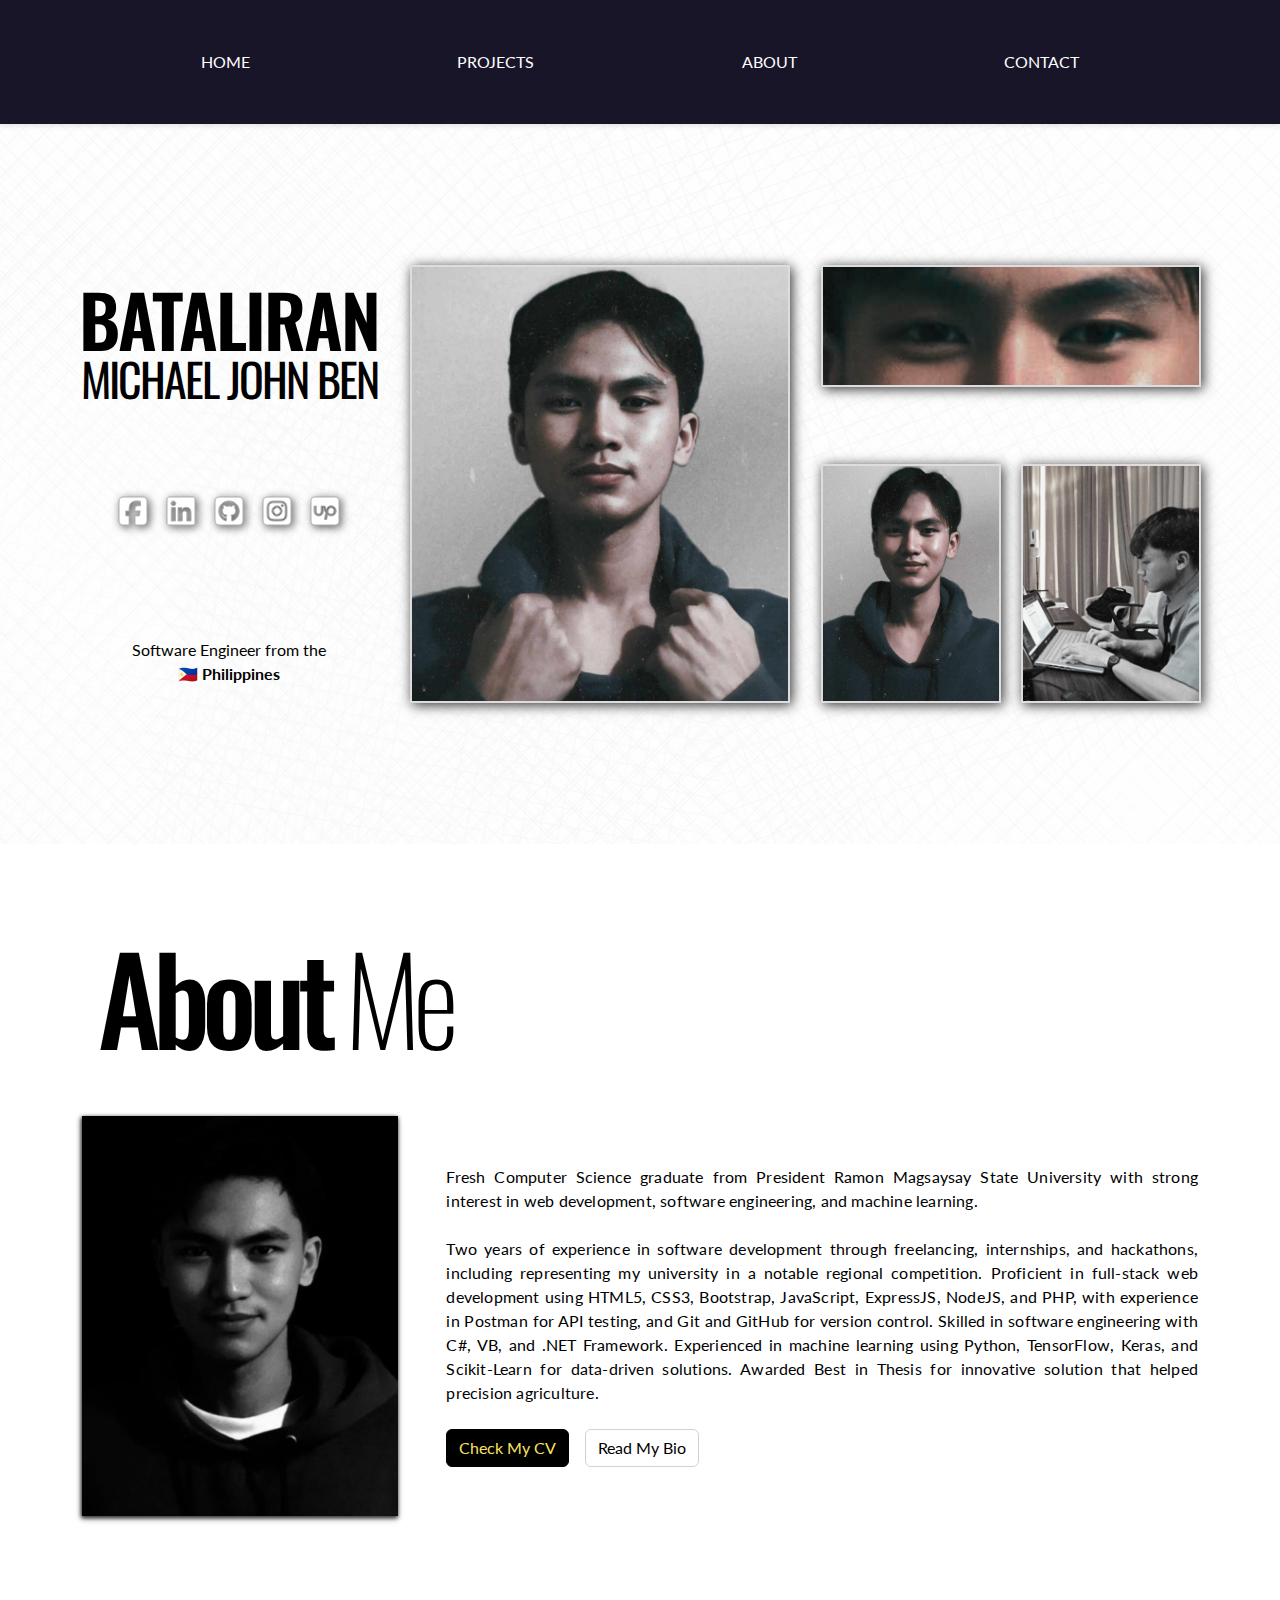
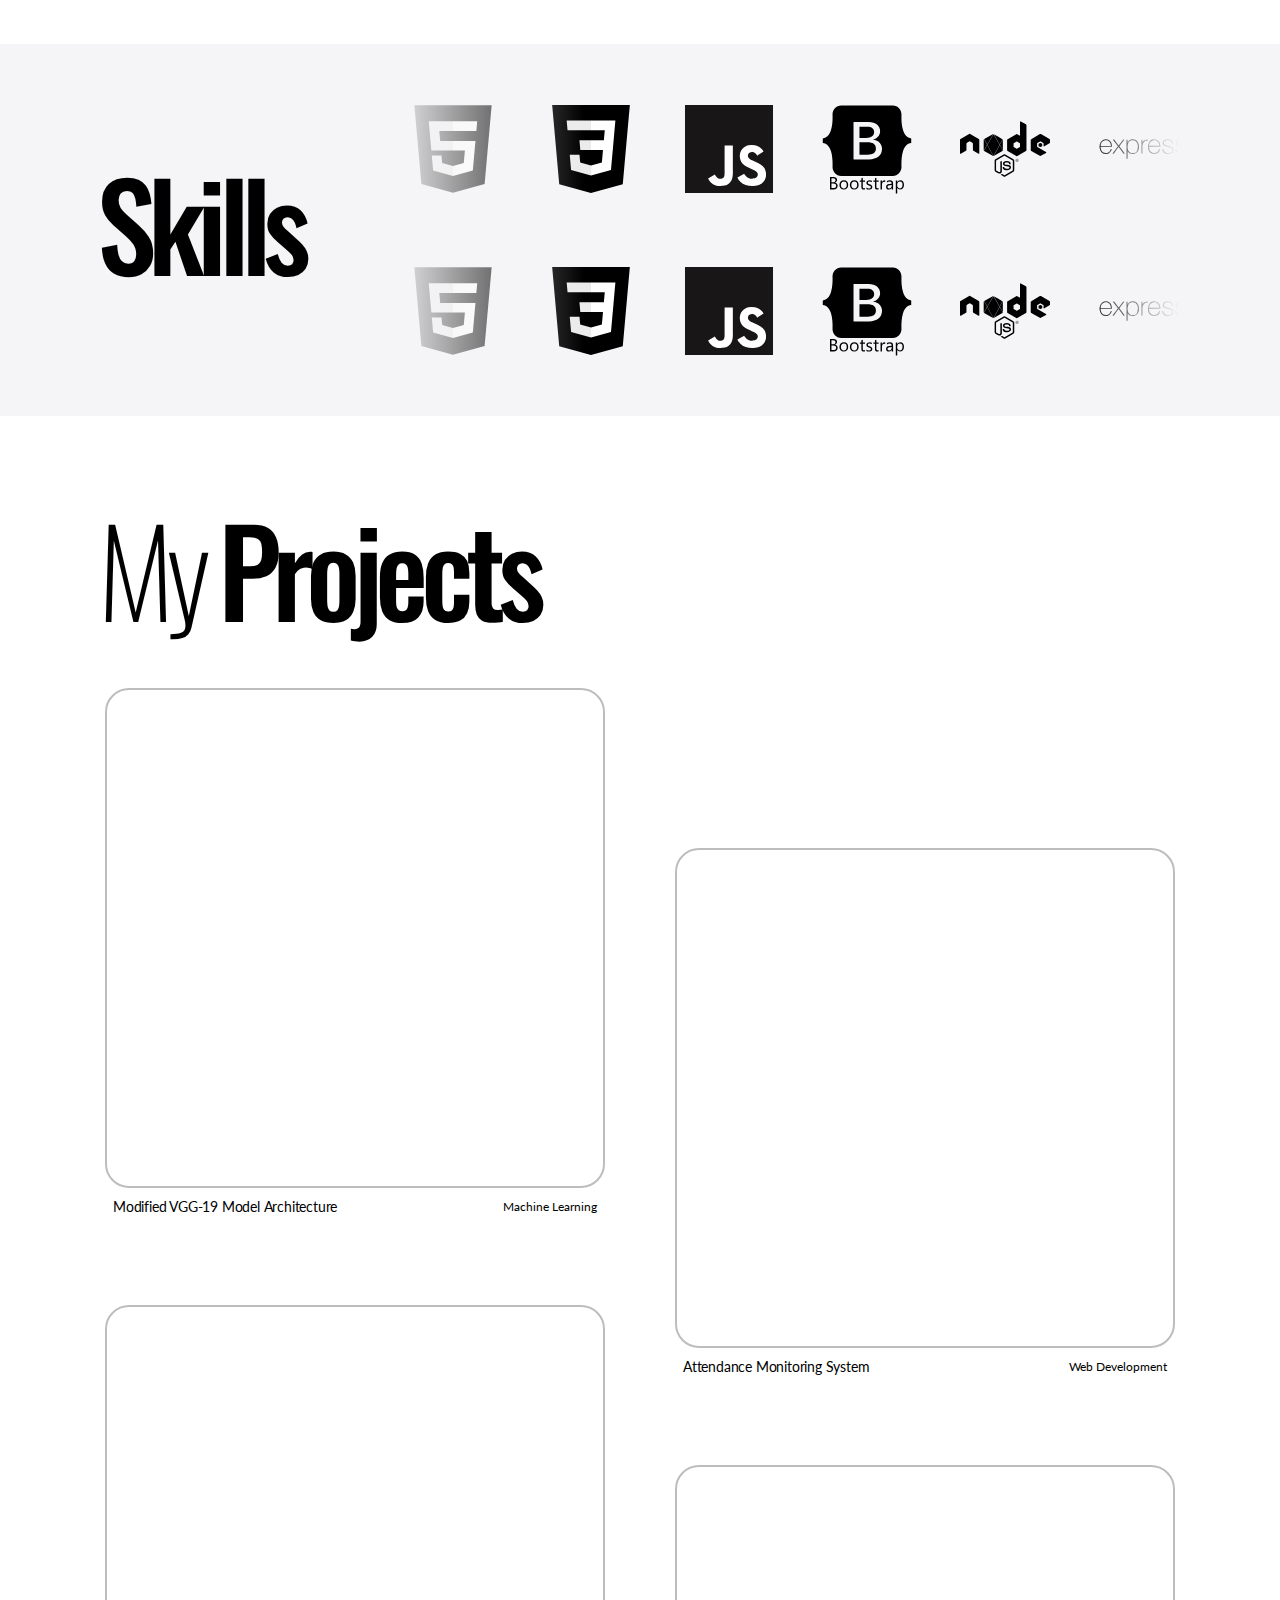
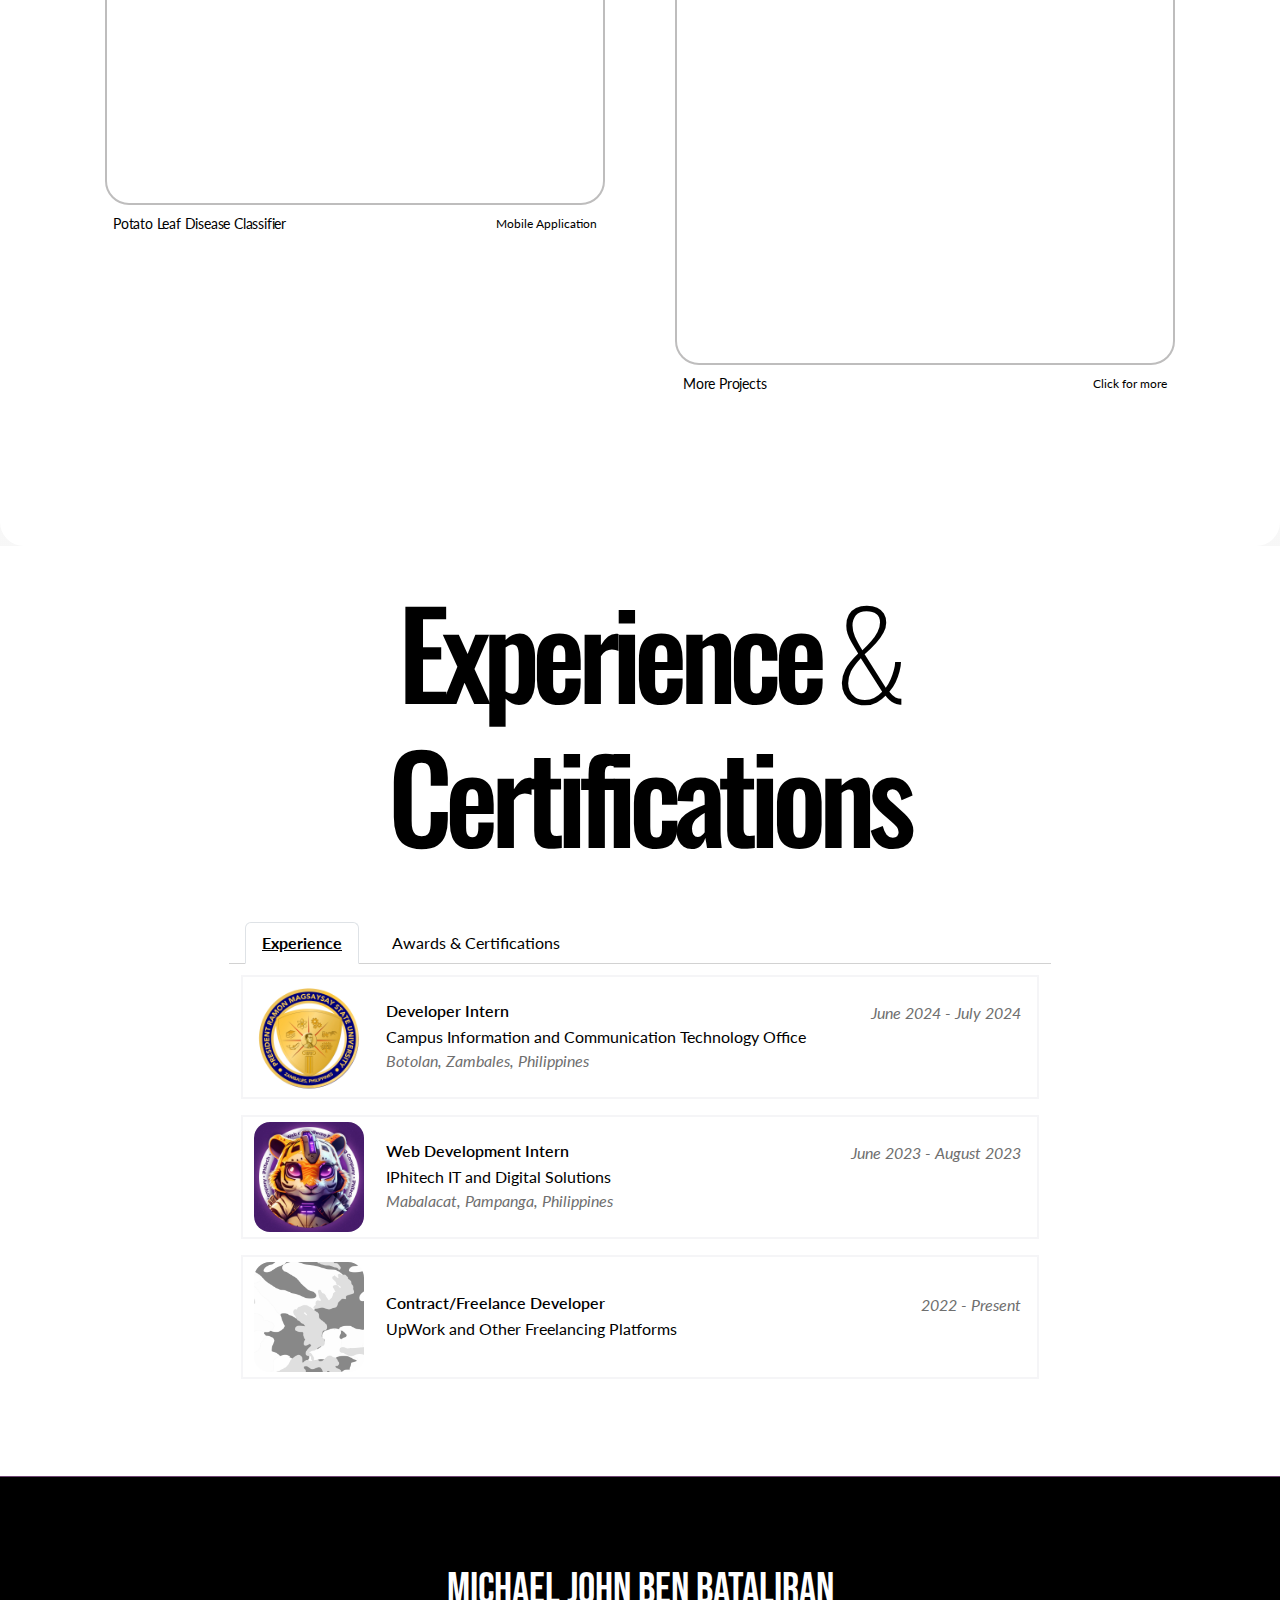
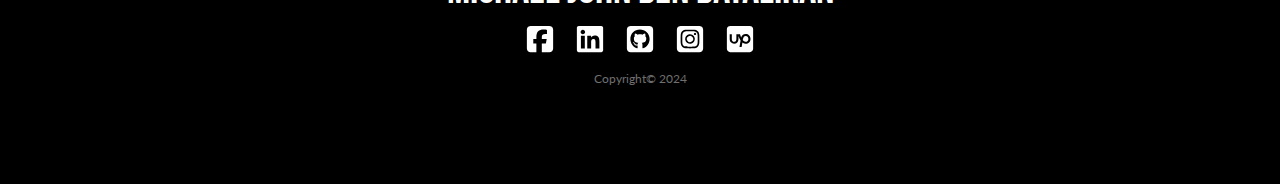
==== commit 76cd3f1d: "Updated the landing page-reworked the hero and project sections, removed the blogs section. Removed " ====
--- a/index.html
+++ b/index.html
@@ -39,15 +39,11 @@
               </button>
               <div class="collapse navbar-collapse" id="navbarCollapse">
                 <ul class="navbar-nav">
-                  <!-- Add your navigation links here -->
                   <li class="nav-item">
                     <a class="nav-link" href="index.html">HOME</a>
                   </li>
                   <li class="nav-item">
-                    <a class="nav-link" href='blogs.html'>BLOGS</a>
-                  </li>
-                  <li class="nav-item">
-                    <a class="nav-link" href="works.html">WORKS</a>
+                    <a class="nav-link" href="works.html">PROJECTS</a>
                   </li>
                   <li class="nav-item">
                     <a class="nav-link" href="whoami.html">ABOUT</a>
@@ -55,7 +51,6 @@
                   <li class="nav-item">
                     <a class="nav-link" href="contact.html">CONTACT</a>
                   </li>
-                  <!-- Add more links as needed -->
                 </ul>
               </div>
             </div>
@@ -65,17 +60,42 @@
     </div>
   </div>
 
-  <section id="hero"> 
-    <div class="name">
+  <section id="hero">
+    <div class="grand-container">
+      <div class="left-container">
+        <div class="name"><span class="highlight">BATALIRAN</span><br>MICHAEL JOHN BEN</div>
+        <div class="hero-contacts">
+          <a href="https://www.facebook.com/kingjeybie" target="_blank" ><svg xmlns="http://www.w3.org/2000/svg" viewBox="0 0 448 512"><path d="M64 32C28.7 32 0 60.7 0 96V416c0 35.3 28.7 64 64 64h98.2V334.2H109.4V256h52.8V222.3c0-87.1 39.4-127.5 125-127.5c16.2 0 44.2 3.2 55.7 6.4V172c-6-.6-16.5-1-29.6-1c-42 0-58.2 15.9-58.2 57.2V256h83.6l-14.4 78.2H255V480H384c35.3 0 64-28.7 64-64V96c0-35.3-28.7-64-64-64H64z"/></svg></a>
+          <a href="https://www.linkedin.com/in/michael-john-ben-bataliran-097089280/" target="_blank" ><svg xmlns="http://www.w3.org/2000/svg" viewBox="0 0 448 512"><path d="M416 32H31.9C14.3 32 0 46.5 0 64.3v383.4C0 465.5 14.3 480 31.9 480H416c17.6 0 32-14.5 32-32.3V64.3c0-17.8-14.4-32.3-32-32.3zM135.4 416H69V202.2h66.5V416zm-33.2-243c-21.3 0-38.5-17.3-38.5-38.5S80.9 96 102.2 96c21.2 0 38.5 17.3 38.5 38.5 0 21.3-17.2 38.5-38.5 38.5zm282.1 243h-66.4V312c0-24.8-.5-56.7-34.5-56.7-34.6 0-39.9 27-39.9 54.9V416h-66.4V202.2h63.7v29.2h.9c8.9-16.8 30.6-34.5 62.9-34.5 67.2 0 79.7 44.3 79.7 101.9V416z"/></svg></a>
+          <a href="https://github.com/thegreatkeljb" target="_blank" ><svg xmlns="http://www.w3.org/2000/svg" viewBox="0 0 448 512"><path d="M448 96c0-35.3-28.7-64-64-64H64C28.7 32 0 60.7 0 96V416c0 35.3 28.7 64 64 64H384c35.3 0 64-28.7 64-64V96zM265.8 407.7c0-1.8 0-6 .1-11.6c.1-11.4 .1-28.8 .1-43.7c0-15.6-5.2-25.5-11.3-30.7c37-4.1 76-9.2 76-73.1c0-18.2-6.5-27.3-17.1-39c1.7-4.3 7.4-22-1.7-45c-13.9-4.3-45.7 17.9-45.7 17.9c-13.2-3.7-27.5-5.6-41.6-5.6s-28.4 1.9-41.6 5.6c0 0-31.8-22.2-45.7-17.9c-9.1 22.9-3.5 40.6-1.7 45c-10.6 11.7-15.6 20.8-15.6 39c0 63.6 37.3 69 74.3 73.1c-4.8 4.3-9.1 11.7-10.6 22.3c-9.5 4.3-33.8 11.7-48.3-13.9c-9.1-15.8-25.5-17.1-25.5-17.1c-16.2-.2-1.1 10.2-1.1 10.2c10.8 5 18.4 24.2 18.4 24.2c9.7 29.7 56.1 19.7 56.1 19.7c0 9 .1 21.7 .1 30.6c0 4.8 .1 8.6 .1 10c0 4.3-3 9.5-11.5 8C106 393.6 59.8 330.8 59.8 257.4c0-91.8 70.2-161.5 162-161.5s166.2 69.7 166.2 161.5c.1 73.4-44.7 136.3-110.7 158.3c-8.4 1.5-11.5-3.7-11.5-8zm-90.5-54.8c-.2-1.5 1.1-2.8 3-3.2c1.9-.2 3.7 .6 3.9 1.9c.3 1.3-1 2.6-3 3c-1.9 .4-3.7-.4-3.9-1.7zm-9.1 3.2c-2.2 .2-3.7-.9-3.7-2.4c0-1.3 1.5-2.4 3.5-2.4c1.9-.2 3.7 .9 3.7 2.4c0 1.3-1.5 2.4-3.5 2.4zm-14.3-2.2c-1.9-.4-3.2-1.9-2.8-3.2s2.4-1.9 4.1-1.5c2 .6 3.3 2.1 2.8 3.4c-.4 1.3-2.4 1.9-4.1 1.3zm-12.5-7.3c-1.5-1.3-1.9-3.2-.9-4.1c.9-1.1 2.8-.9 4.3 .6c1.3 1.3 1.8 3.3 .9 4.1c-.9 1.1-2.8 .9-4.3-.6zm-8.5-10c-1.1-1.5-1.1-3.2 0-3.9c1.1-.9 2.8-.2 3.7 1.3c1.1 1.5 1.1 3.3 0 4.1c-.9 .6-2.6 0-3.7-1.5zm-6.3-8.8c-1.1-1.3-1.3-2.8-.4-3.5c.9-.9 2.4-.4 3.5 .6c1.1 1.3 1.3 2.8 .4 3.5c-.9 .9-2.4 .4-3.5-.6zm-6-6.4c-1.3-.6-1.9-1.7-1.5-2.6c.4-.6 1.5-.9 2.8-.4c1.3 .7 1.9 1.8 1.5 2.6c-.4 .9-1.7 1.1-2.8 .4z"/></svg></a>
+          <a href="https://www.instagram.com/gmjben/" target="_blank" ><svg xmlns="http://www.w3.org/2000/svg" viewBox="0 0 448 512"><path d="M194.4 211.7a53.3 53.3 0 1 0 59.3 88.7 53.3 53.3 0 1 0 -59.3-88.7zm142.3-68.4c-5.2-5.2-11.5-9.3-18.4-12c-18.1-7.1-57.6-6.8-83.1-6.5c-4.1 0-7.9 .1-11.2 .1c-3.3 0-7.2 0-11.4-.1c-25.5-.3-64.8-.7-82.9 6.5c-6.9 2.7-13.1 6.8-18.4 12s-9.3 11.5-12 18.4c-7.1 18.1-6.7 57.7-6.5 83.2c0 4.1 .1 7.9 .1 11.1s0 7-.1 11.1c-.2 25.5-.6 65.1 6.5 83.2c2.7 6.9 6.8 13.1 12 18.4s11.5 9.3 18.4 12c18.1 7.1 57.6 6.8 83.1 6.5c4.1 0 7.9-.1 11.2-.1c3.3 0 7.2 0 11.4 .1c25.5 .3 64.8 .7 82.9-6.5c6.9-2.7 13.1-6.8 18.4-12s9.3-11.5 12-18.4c7.2-18 6.8-57.4 6.5-83c0-4.2-.1-8.1-.1-11.4s0-7.1 .1-11.4c.3-25.5 .7-64.9-6.5-83l0 0c-2.7-6.9-6.8-13.1-12-18.4zm-67.1 44.5A82 82 0 1 1 178.4 324.2a82 82 0 1 1 91.1-136.4zm29.2-1.3c-3.1-2.1-5.6-5.1-7.1-8.6s-1.8-7.3-1.1-11.1s2.6-7.1 5.2-9.8s6.1-4.5 9.8-5.2s7.6-.4 11.1 1.1s6.5 3.9 8.6 7s3.2 6.8 3.2 10.6c0 2.5-.5 5-1.4 7.3s-2.4 4.4-4.1 6.2s-3.9 3.2-6.2 4.2s-4.8 1.5-7.3 1.5l0 0c-3.8 0-7.5-1.1-10.6-3.2zM448 96c0-35.3-28.7-64-64-64H64C28.7 32 0 60.7 0 96V416c0 35.3 28.7 64 64 64H384c35.3 0 64-28.7 64-64V96zM357 389c-18.7 18.7-41.4 24.6-67 25.9c-26.4 1.5-105.6 1.5-132 0c-25.6-1.3-48.3-7.2-67-25.9s-24.6-41.4-25.8-67c-1.5-26.4-1.5-105.6 0-132c1.3-25.6 7.1-48.3 25.8-67s41.5-24.6 67-25.8c26.4-1.5 105.6-1.5 132 0c25.6 1.3 48.3 7.1 67 25.8s24.6 41.4 25.8 67c1.5 26.3 1.5 105.4 0 131.9c-1.3 25.6-7.1 48.3-25.8 67z"/></svg></a>
+          <a href="https://www.upwork.com/freelancers/~016fa21704668e60ec?mp_source=share" target="_blank" ><svg xmlns="http://www.w3.org/2000/svg" viewBox="0 0 448 512"><path d="M56 32l336 0c30.9 0 56 25.1 56 56l0 336c0 30.9-25.1 56-56 56L56 480c-30.9 0-56-25.1-56-56L0 88C0 57.1 25.1 32 56 32zM270.9 274.2c6.6-52.9 25.9-69.5 51.4-69.5c25.3 0 44.9 20.2 44.9 49.7s-19.7 49.7-44.9 49.7c-27.9 0-46.3-21.5-51.4-29.9zm-26.7-41.8c-8.2-15.5-14.3-36.3-19.2-55.6l-29.7 0-33.2 0 0 78.1c0 28.4-12.9 49.4-38.2 49.4s-39.8-20.9-39.8-49.3l.3-78.1-36.2 0 0 78.1c0 22.8 7.4 43.5 20.9 58.2c13.9 15.2 32.8 23.2 54.8 23.2c43.7 0 74.2-33.5 74.2-81.5l0-52.5c4.6 17.3 15.4 50.5 36.2 79.7L215 392.6l36.8 0 12.8-78.4c4.2 3.5 8.7 6.6 13.4 9.4c12.3 7.8 26.4 12.2 40.9 12.6l.1 0c.5 0 1.1 0 1.6 0c.6 0 1.1 0 1.7 0c45.1 0 80.9-34.9 80.9-81.9s-35.9-82.2-80.9-82.2c-45.4 0-70.9 29.7-78.1 60.1z"/></svg></a>
+        </div>
+        <div class="main-text">
+          Software Engineer from the <br>  &#x1F1F5;&#x1F1ED; <b>Philippines</b>
+        </div>
+      </div> 
+      <div class="center-container">
+        <img src="assets/landing/new-center.jpg" alt="eyes" class="img-primary">
+      </div>
+      <div class="right-container">
+        <img src="assets/landing/8.png" alt="eyes" class="img-eyes">
+        <div class="img-secondary-container">
+          <img src="assets/landing/new-p1c.jpg" alt="eyes" class="img-secondary">
+          <img src="assets/landing/new-right.jpg" alt="eyes" class="img-secondary">
+        </div> 
+      </div>
+    </div>
+  <!-- <div class="name">
       <div class="background-me"></div>  
       <div class="i-do">
         <h1>Software Developer</h1>      
         <div class="hero-contacts">
-          <a href="https://www.facebook.com/kingjeybie" target="_blank" ><svg xmlns="http://www.w3.org/2000/svg" viewBox="0 0 448 512"><!--!Font Awesome Free 6.5.2 by @fontawesome - https://fontawesome.com License - https://fontawesome.com/license/free Copyright 2024 Fonticons, Inc.--><path d="M64 32C28.7 32 0 60.7 0 96V416c0 35.3 28.7 64 64 64h98.2V334.2H109.4V256h52.8V222.3c0-87.1 39.4-127.5 125-127.5c16.2 0 44.2 3.2 55.7 6.4V172c-6-.6-16.5-1-29.6-1c-42 0-58.2 15.9-58.2 57.2V256h83.6l-14.4 78.2H255V480H384c35.3 0 64-28.7 64-64V96c0-35.3-28.7-64-64-64H64z"/></svg></a>
-          <a href="https://www.linkedin.com/in/michael-john-ben-bataliran-097089280/" target="_blank" ><svg xmlns="http://www.w3.org/2000/svg" viewBox="0 0 448 512"><!--!Font Awesome Free 6.5.2 by @fontawesome - https://fontawesome.com License - https://fontawesome.com/license/free Copyright 2024 Fonticons, Inc.--><path d="M416 32H31.9C14.3 32 0 46.5 0 64.3v383.4C0 465.5 14.3 480 31.9 480H416c17.6 0 32-14.5 32-32.3V64.3c0-17.8-14.4-32.3-32-32.3zM135.4 416H69V202.2h66.5V416zm-33.2-243c-21.3 0-38.5-17.3-38.5-38.5S80.9 96 102.2 96c21.2 0 38.5 17.3 38.5 38.5 0 21.3-17.2 38.5-38.5 38.5zm282.1 243h-66.4V312c0-24.8-.5-56.7-34.5-56.7-34.6 0-39.9 27-39.9 54.9V416h-66.4V202.2h63.7v29.2h.9c8.9-16.8 30.6-34.5 62.9-34.5 67.2 0 79.7 44.3 79.7 101.9V416z"/></svg></a>
-          <a href="https://github.com/thegreatkeljb" target="_blank" ><svg xmlns="http://www.w3.org/2000/svg" viewBox="0 0 448 512"><!--!Font Awesome Free 6.5.2 by @fontawesome - https://fontawesome.com License - https://fontawesome.com/license/free Copyright 2024 Fonticons, Inc.--><path d="M448 96c0-35.3-28.7-64-64-64H64C28.7 32 0 60.7 0 96V416c0 35.3 28.7 64 64 64H384c35.3 0 64-28.7 64-64V96zM265.8 407.7c0-1.8 0-6 .1-11.6c.1-11.4 .1-28.8 .1-43.7c0-15.6-5.2-25.5-11.3-30.7c37-4.1 76-9.2 76-73.1c0-18.2-6.5-27.3-17.1-39c1.7-4.3 7.4-22-1.7-45c-13.9-4.3-45.7 17.9-45.7 17.9c-13.2-3.7-27.5-5.6-41.6-5.6s-28.4 1.9-41.6 5.6c0 0-31.8-22.2-45.7-17.9c-9.1 22.9-3.5 40.6-1.7 45c-10.6 11.7-15.6 20.8-15.6 39c0 63.6 37.3 69 74.3 73.1c-4.8 4.3-9.1 11.7-10.6 22.3c-9.5 4.3-33.8 11.7-48.3-13.9c-9.1-15.8-25.5-17.1-25.5-17.1c-16.2-.2-1.1 10.2-1.1 10.2c10.8 5 18.4 24.2 18.4 24.2c9.7 29.7 56.1 19.7 56.1 19.7c0 9 .1 21.7 .1 30.6c0 4.8 .1 8.6 .1 10c0 4.3-3 9.5-11.5 8C106 393.6 59.8 330.8 59.8 257.4c0-91.8 70.2-161.5 162-161.5s166.2 69.7 166.2 161.5c.1 73.4-44.7 136.3-110.7 158.3c-8.4 1.5-11.5-3.7-11.5-8zm-90.5-54.8c-.2-1.5 1.1-2.8 3-3.2c1.9-.2 3.7 .6 3.9 1.9c.3 1.3-1 2.6-3 3c-1.9 .4-3.7-.4-3.9-1.7zm-9.1 3.2c-2.2 .2-3.7-.9-3.7-2.4c0-1.3 1.5-2.4 3.5-2.4c1.9-.2 3.7 .9 3.7 2.4c0 1.3-1.5 2.4-3.5 2.4zm-14.3-2.2c-1.9-.4-3.2-1.9-2.8-3.2s2.4-1.9 4.1-1.5c2 .6 3.3 2.1 2.8 3.4c-.4 1.3-2.4 1.9-4.1 1.3zm-12.5-7.3c-1.5-1.3-1.9-3.2-.9-4.1c.9-1.1 2.8-.9 4.3 .6c1.3 1.3 1.8 3.3 .9 4.1c-.9 1.1-2.8 .9-4.3-.6zm-8.5-10c-1.1-1.5-1.1-3.2 0-3.9c1.1-.9 2.8-.2 3.7 1.3c1.1 1.5 1.1 3.3 0 4.1c-.9 .6-2.6 0-3.7-1.5zm-6.3-8.8c-1.1-1.3-1.3-2.8-.4-3.5c.9-.9 2.4-.4 3.5 .6c1.1 1.3 1.3 2.8 .4 3.5c-.9 .9-2.4 .4-3.5-.6zm-6-6.4c-1.3-.6-1.9-1.7-1.5-2.6c.4-.6 1.5-.9 2.8-.4c1.3 .7 1.9 1.8 1.5 2.6c-.4 .9-1.7 1.1-2.8 .4z"/></svg></a>
-          <a href="https://www.instagram.com/thegreatkeljb/" target="_blank" ><svg xmlns="http://www.w3.org/2000/svg" viewBox="0 0 448 512"><!--!Font Awesome Free 6.5.2 by @fontawesome - https://fontawesome.com License - https://fontawesome.com/license/free Copyright 2024 Fonticons, Inc.--><path d="M194.4 211.7a53.3 53.3 0 1 0 59.3 88.7 53.3 53.3 0 1 0 -59.3-88.7zm142.3-68.4c-5.2-5.2-11.5-9.3-18.4-12c-18.1-7.1-57.6-6.8-83.1-6.5c-4.1 0-7.9 .1-11.2 .1c-3.3 0-7.2 0-11.4-.1c-25.5-.3-64.8-.7-82.9 6.5c-6.9 2.7-13.1 6.8-18.4 12s-9.3 11.5-12 18.4c-7.1 18.1-6.7 57.7-6.5 83.2c0 4.1 .1 7.9 .1 11.1s0 7-.1 11.1c-.2 25.5-.6 65.1 6.5 83.2c2.7 6.9 6.8 13.1 12 18.4s11.5 9.3 18.4 12c18.1 7.1 57.6 6.8 83.1 6.5c4.1 0 7.9-.1 11.2-.1c3.3 0 7.2 0 11.4 .1c25.5 .3 64.8 .7 82.9-6.5c6.9-2.7 13.1-6.8 18.4-12s9.3-11.5 12-18.4c7.2-18 6.8-57.4 6.5-83c0-4.2-.1-8.1-.1-11.4s0-7.1 .1-11.4c.3-25.5 .7-64.9-6.5-83l0 0c-2.7-6.9-6.8-13.1-12-18.4zm-67.1 44.5A82 82 0 1 1 178.4 324.2a82 82 0 1 1 91.1-136.4zm29.2-1.3c-3.1-2.1-5.6-5.1-7.1-8.6s-1.8-7.3-1.1-11.1s2.6-7.1 5.2-9.8s6.1-4.5 9.8-5.2s7.6-.4 11.1 1.1s6.5 3.9 8.6 7s3.2 6.8 3.2 10.6c0 2.5-.5 5-1.4 7.3s-2.4 4.4-4.1 6.2s-3.9 3.2-6.2 4.2s-4.8 1.5-7.3 1.5l0 0c-3.8 0-7.5-1.1-10.6-3.2zM448 96c0-35.3-28.7-64-64-64H64C28.7 32 0 60.7 0 96V416c0 35.3 28.7 64 64 64H384c35.3 0 64-28.7 64-64V96zM357 389c-18.7 18.7-41.4 24.6-67 25.9c-26.4 1.5-105.6 1.5-132 0c-25.6-1.3-48.3-7.2-67-25.9s-24.6-41.4-25.8-67c-1.5-26.4-1.5-105.6 0-132c1.3-25.6 7.1-48.3 25.8-67s41.5-24.6 67-25.8c26.4-1.5 105.6-1.5 132 0c25.6 1.3 48.3 7.1 67 25.8s24.6 41.4 25.8 67c1.5 26.3 1.5 105.4 0 131.9c-1.3 25.6-7.1 48.3-25.8 67z"/></svg></a>
-          <a href="https://www.upwork.com/freelancers/~016fa21704668e60ec?mp_source=share" target="_blank" ><svg xmlns="http://www.w3.org/2000/svg" viewBox="0 0 448 512"><!--!Font Awesome Free 6.5.2 by @fontawesome - https://fontawesome.com License - https://fontawesome.com/license/free Copyright 2024 Fonticons, Inc.--><path d="M56 32l336 0c30.9 0 56 25.1 56 56l0 336c0 30.9-25.1 56-56 56L56 480c-30.9 0-56-25.1-56-56L0 88C0 57.1 25.1 32 56 32zM270.9 274.2c6.6-52.9 25.9-69.5 51.4-69.5c25.3 0 44.9 20.2 44.9 49.7s-19.7 49.7-44.9 49.7c-27.9 0-46.3-21.5-51.4-29.9zm-26.7-41.8c-8.2-15.5-14.3-36.3-19.2-55.6l-29.7 0-33.2 0 0 78.1c0 28.4-12.9 49.4-38.2 49.4s-39.8-20.9-39.8-49.3l.3-78.1-36.2 0 0 78.1c0 22.8 7.4 43.5 20.9 58.2c13.9 15.2 32.8 23.2 54.8 23.2c43.7 0 74.2-33.5 74.2-81.5l0-52.5c4.6 17.3 15.4 50.5 36.2 79.7L215 392.6l36.8 0 12.8-78.4c4.2 3.5 8.7 6.6 13.4 9.4c12.3 7.8 26.4 12.2 40.9 12.6l.1 0c.5 0 1.1 0 1.6 0c.6 0 1.1 0 1.7 0c45.1 0 80.9-34.9 80.9-81.9s-35.9-82.2-80.9-82.2c-45.4 0-70.9 29.7-78.1 60.1z"/></svg></a>
+          <a href="https://www.facebook.com/kingjeybie" target="_blank" ><svg xmlns="http://www.w3.org/2000/svg" viewBox="0 0 448 512"><path d="M64 32C28.7 32 0 60.7 0 96V416c0 35.3 28.7 64 64 64h98.2V334.2H109.4V256h52.8V222.3c0-87.1 39.4-127.5 125-127.5c16.2 0 44.2 3.2 55.7 6.4V172c-6-.6-16.5-1-29.6-1c-42 0-58.2 15.9-58.2 57.2V256h83.6l-14.4 78.2H255V480H384c35.3 0 64-28.7 64-64V96c0-35.3-28.7-64-64-64H64z"/></svg></a>
+          <a href="https://www.linkedin.com/in/michael-john-ben-bataliran-097089280/" target="_blank" ><svg xmlns="http://www.w3.org/2000/svg" viewBox="0 0 448 512"><path d="M416 32H31.9C14.3 32 0 46.5 0 64.3v383.4C0 465.5 14.3 480 31.9 480H416c17.6 0 32-14.5 32-32.3V64.3c0-17.8-14.4-32.3-32-32.3zM135.4 416H69V202.2h66.5V416zm-33.2-243c-21.3 0-38.5-17.3-38.5-38.5S80.9 96 102.2 96c21.2 0 38.5 17.3 38.5 38.5 0 21.3-17.2 38.5-38.5 38.5zm282.1 243h-66.4V312c0-24.8-.5-56.7-34.5-56.7-34.6 0-39.9 27-39.9 54.9V416h-66.4V202.2h63.7v29.2h.9c8.9-16.8 30.6-34.5 62.9-34.5 67.2 0 79.7 44.3 79.7 101.9V416z"/></svg></a>
+          <a href="https://github.com/thegreatkeljb" target="_blank" ><svg xmlns="http://www.w3.org/2000/svg" viewBox="0 0 448 512"><path d="M448 96c0-35.3-28.7-64-64-64H64C28.7 32 0 60.7 0 96V416c0 35.3 28.7 64 64 64H384c35.3 0 64-28.7 64-64V96zM265.8 407.7c0-1.8 0-6 .1-11.6c.1-11.4 .1-28.8 .1-43.7c0-15.6-5.2-25.5-11.3-30.7c37-4.1 76-9.2 76-73.1c0-18.2-6.5-27.3-17.1-39c1.7-4.3 7.4-22-1.7-45c-13.9-4.3-45.7 17.9-45.7 17.9c-13.2-3.7-27.5-5.6-41.6-5.6s-28.4 1.9-41.6 5.6c0 0-31.8-22.2-45.7-17.9c-9.1 22.9-3.5 40.6-1.7 45c-10.6 11.7-15.6 20.8-15.6 39c0 63.6 37.3 69 74.3 73.1c-4.8 4.3-9.1 11.7-10.6 22.3c-9.5 4.3-33.8 11.7-48.3-13.9c-9.1-15.8-25.5-17.1-25.5-17.1c-16.2-.2-1.1 10.2-1.1 10.2c10.8 5 18.4 24.2 18.4 24.2c9.7 29.7 56.1 19.7 56.1 19.7c0 9 .1 21.7 .1 30.6c0 4.8 .1 8.6 .1 10c0 4.3-3 9.5-11.5 8C106 393.6 59.8 330.8 59.8 257.4c0-91.8 70.2-161.5 162-161.5s166.2 69.7 166.2 161.5c.1 73.4-44.7 136.3-110.7 158.3c-8.4 1.5-11.5-3.7-11.5-8zm-90.5-54.8c-.2-1.5 1.1-2.8 3-3.2c1.9-.2 3.7 .6 3.9 1.9c.3 1.3-1 2.6-3 3c-1.9 .4-3.7-.4-3.9-1.7zm-9.1 3.2c-2.2 .2-3.7-.9-3.7-2.4c0-1.3 1.5-2.4 3.5-2.4c1.9-.2 3.7 .9 3.7 2.4c0 1.3-1.5 2.4-3.5 2.4zm-14.3-2.2c-1.9-.4-3.2-1.9-2.8-3.2s2.4-1.9 4.1-1.5c2 .6 3.3 2.1 2.8 3.4c-.4 1.3-2.4 1.9-4.1 1.3zm-12.5-7.3c-1.5-1.3-1.9-3.2-.9-4.1c.9-1.1 2.8-.9 4.3 .6c1.3 1.3 1.8 3.3 .9 4.1c-.9 1.1-2.8 .9-4.3-.6zm-8.5-10c-1.1-1.5-1.1-3.2 0-3.9c1.1-.9 2.8-.2 3.7 1.3c1.1 1.5 1.1 3.3 0 4.1c-.9 .6-2.6 0-3.7-1.5zm-6.3-8.8c-1.1-1.3-1.3-2.8-.4-3.5c.9-.9 2.4-.4 3.5 .6c1.1 1.3 1.3 2.8 .4 3.5c-.9 .9-2.4 .4-3.5-.6zm-6-6.4c-1.3-.6-1.9-1.7-1.5-2.6c.4-.6 1.5-.9 2.8-.4c1.3 .7 1.9 1.8 1.5 2.6c-.4 .9-1.7 1.1-2.8 .4z"/></svg></a>
+          <a href="https://www.instagram.com/thegreatkeljb/" target="_blank" ><svg xmlns="http://www.w3.org/2000/svg" viewBox="0 0 448 512"><path d="M194.4 211.7a53.3 53.3 0 1 0 59.3 88.7 53.3 53.3 0 1 0 -59.3-88.7zm142.3-68.4c-5.2-5.2-11.5-9.3-18.4-12c-18.1-7.1-57.6-6.8-83.1-6.5c-4.1 0-7.9 .1-11.2 .1c-3.3 0-7.2 0-11.4-.1c-25.5-.3-64.8-.7-82.9 6.5c-6.9 2.7-13.1 6.8-18.4 12s-9.3 11.5-12 18.4c-7.1 18.1-6.7 57.7-6.5 83.2c0 4.1 .1 7.9 .1 11.1s0 7-.1 11.1c-.2 25.5-.6 65.1 6.5 83.2c2.7 6.9 6.8 13.1 12 18.4s11.5 9.3 18.4 12c18.1 7.1 57.6 6.8 83.1 6.5c4.1 0 7.9-.1 11.2-.1c3.3 0 7.2 0 11.4 .1c25.5 .3 64.8 .7 82.9-6.5c6.9-2.7 13.1-6.8 18.4-12s9.3-11.5 12-18.4c7.2-18 6.8-57.4 6.5-83c0-4.2-.1-8.1-.1-11.4s0-7.1 .1-11.4c.3-25.5 .7-64.9-6.5-83l0 0c-2.7-6.9-6.8-13.1-12-18.4zm-67.1 44.5A82 82 0 1 1 178.4 324.2a82 82 0 1 1 91.1-136.4zm29.2-1.3c-3.1-2.1-5.6-5.1-7.1-8.6s-1.8-7.3-1.1-11.1s2.6-7.1 5.2-9.8s6.1-4.5 9.8-5.2s7.6-.4 11.1 1.1s6.5 3.9 8.6 7s3.2 6.8 3.2 10.6c0 2.5-.5 5-1.4 7.3s-2.4 4.4-4.1 6.2s-3.9 3.2-6.2 4.2s-4.8 1.5-7.3 1.5l0 0c-3.8 0-7.5-1.1-10.6-3.2zM448 96c0-35.3-28.7-64-64-64H64C28.7 32 0 60.7 0 96V416c0 35.3 28.7 64 64 64H384c35.3 0 64-28.7 64-64V96zM357 389c-18.7 18.7-41.4 24.6-67 25.9c-26.4 1.5-105.6 1.5-132 0c-25.6-1.3-48.3-7.2-67-25.9s-24.6-41.4-25.8-67c-1.5-26.4-1.5-105.6 0-132c1.3-25.6 7.1-48.3 25.8-67s41.5-24.6 67-25.8c26.4-1.5 105.6-1.5 132 0c25.6 1.3 48.3 7.1 67 25.8s24.6 41.4 25.8 67c1.5 26.3 1.5 105.4 0 131.9c-1.3 25.6-7.1 48.3-25.8 67z"/></svg></a>
+          <a href="https://www.upwork.com/freelancers/~016fa21704668e60ec?mp_source=share" target="_blank" ><svg xmlns="http://www.w3.org/2000/svg" viewBox="0 0 448 512"><path d="M56 32l336 0c30.9 0 56 25.1 56 56l0 336c0 30.9-25.1 56-56 56L56 480c-30.9 0-56-25.1-56-56L0 88C0 57.1 25.1 32 56 32zM270.9 274.2c6.6-52.9 25.9-69.5 51.4-69.5c25.3 0 44.9 20.2 44.9 49.7s-19.7 49.7-44.9 49.7c-27.9 0-46.3-21.5-51.4-29.9zm-26.7-41.8c-8.2-15.5-14.3-36.3-19.2-55.6l-29.7 0-33.2 0 0 78.1c0 28.4-12.9 49.4-38.2 49.4s-39.8-20.9-39.8-49.3l.3-78.1-36.2 0 0 78.1c0 22.8 7.4 43.5 20.9 58.2c13.9 15.2 32.8 23.2 54.8 23.2c43.7 0 74.2-33.5 74.2-81.5l0-52.5c4.6 17.3 15.4 50.5 36.2 79.7L215 392.6l36.8 0 12.8-78.4c4.2 3.5 8.7 6.6 13.4 9.4c12.3 7.8 26.4 12.2 40.9 12.6l.1 0c.5 0 1.1 0 1.6 0c.6 0 1.1 0 1.7 0c45.1 0 80.9-34.9 80.9-81.9s-35.9-82.2-80.9-82.2c-45.4 0-70.9 29.7-78.1 60.1z"/></svg></a>
         </div>
       </div>
       
@@ -97,38 +117,9 @@
         </div>
       </div>
 
-    </div> 
+    </div>  -->
   </section>
 
-
-  <!-- <section id="freelancing-visual">
-    <div class="container">
-      <div class="row">
-        <div class="col">
-          <div class="card-group main-card">
-            <div class="card">
-              <div class="card-body">
-                <h5 class="card-title">30+</h5>
-                <p class="card-text">PROJECTS COMPLETED</p>        
-              </div>
-            </div>
-            <div class="card">
-              <div class="card-body">
-                <h5 class="card-title">20+</h5>
-                <p class="card-text">SATISFIED CLIENTS</p>
-              </div>
-            </div>
-            <div class="card">
-              <div class="card-body">
-                <h5 class="card-title">3+</h5>
-                <p class="card-text">YEARS OF FREELANCING</p>
-              </div>
-            </div>
-          </div>
-        </div>
-      </div>
-    </div>
-  </section> -->
   
   <section id="about-me">
     <div class="container">
@@ -148,22 +139,401 @@
               Two years of experience in software development through freelancing, internships, and hackathons, including representing my university in a notable regional competition. Proficient in full-stack web development using HTML5, CSS3, Bootstrap, JavaScript, ExpressJS, NodeJS, and PHP, with experience in Postman for API testing, and Git and GitHub for version control. Skilled in software engineering with C#, VB, and .NET Framework. Experienced in machine learning using Python, TensorFlow, Keras, and Scikit-Learn for data-driven solutions. Awarded Best in Thesis for innovative solution that helped precision agriculture.  
               <br>
               <br>
-             <!-- As cliché as it sounds, I am very passionate in using technology to create solutions that bring positive changes to people's lives. 
-              Lastly, I dream of having a career like <a href="https://en.wikipedia.org/wiki/Guido_van_Rossum">Guido van
-                Rossum</a>, the former Benevolent Dictator for Life of Python. I admire his work and influence on the
-              programming community.
-              And more importantly, he has a sick <a href="https://gvanrossum.github.io/images/license.jpg">Python license
-                plate</a>.
-              <br><br>       -->
             </p>  
             <div class="about-buttons">
-              <a href="whoami.html" type="button" class="btn btn-light btn-bio">Read My Bio</a>
-              <a href="resume.html" type="button" class="btn btn-light btn-resume">Check My CV</a>
+              <a href="resume.html" type="button" class="btn btn-light btn-bio">Check My CV</a>
+              <a href="whoami.html" type="button" class="btn btn-light btn-resume">Read My Bio</a>
             </div>     
           </div>          
         </div>      
       </div>
     </div>
+  </section>
+
+  <section id="skills">
+    <div class="section-title">
+      <h1>Skills</h1>
+    </div>
+    <div class="logos-container">
+
+      <div class="logos logos-top">
+        <div class="logos-slide">
+          <!-- HTML -->
+          <svg viewBox="0 0 128 128">
+            <path fill="#000" d="M19.037 113.876L9.032 1.661h109.936l-10.016 112.198-45.019 12.48z"></path><path fill="#000" d="M64 116.8l36.378-10.086 8.559-95.878H64z"></path><path fill="#EBEBEB" d="M64 52.455H45.788L44.53 38.361H64V24.599H29.489l.33 3.692 3.382 37.927H64zm0 35.743l-.061.017-15.327-4.14-.979-10.975H33.816l1.928 21.609 28.193 7.826.063-.017z"></path><path fill="#fff" d="M63.952 52.455v13.763h16.947l-1.597 17.849-15.35 4.143v14.319l28.215-7.82.207-2.325 3.234-36.233.335-3.696h-3.708zm0-27.856v13.762h33.244l.276-3.092.628-6.978.329-3.692z"></path>
+          </svg>
+          <!-- CSS -->
+          <svg viewBox="0 0 128 128">
+            <path fill="#000" d="M18.814 114.123L8.76 1.352h110.48l-10.064 112.754-45.243 12.543-45.119-12.526z"></path><path fill="#000" d="M64.001 117.062l36.559-10.136 8.601-96.354h-45.16v106.49z"></path><path fill="#fff" d="M64.001 51.429h18.302l1.264-14.163H64.001V23.435h34.682l-.332 3.711-3.4 38.114h-30.95V51.429z"></path><path fill="#EBEBEB" d="M64.083 87.349l-.061.018-15.403-4.159-.985-11.031H33.752l1.937 21.717 28.331 7.863.063-.018v-14.39z"></path><path fill="#fff" d="M81.127 64.675l-1.666 18.522-15.426 4.164v14.39l28.354-7.858.208-2.337 2.406-26.881H81.127z"></path><path fill="#EBEBEB" d="M64.048 23.435v13.831H30.64l-.277-3.108-.63-7.012-.331-3.711h34.646zm-.047 27.996v13.831H48.792l-.277-3.108-.631-7.012-.33-3.711h16.447z"></path>
+          </svg>
+          <!-- JavaScript -->
+          <svg viewBox="0 0 128 128">
+            <path fill="#181616" d="M1.408 1.408h125.184v125.185H1.408z"></path><path fill="#fff" d="M116.347 96.736c-.917-5.711-4.641-10.508-15.672-14.981-3.832-1.761-8.104-3.022-9.377-5.926-.452-1.69-.512-2.642-.226-3.665.821-3.32 4.784-4.355 7.925-3.403 2.023.678 3.938 2.237 5.093 4.724 5.402-3.498 5.391-3.475 9.163-5.879-1.381-2.141-2.118-3.129-3.022-4.045-3.249-3.629-7.676-5.498-14.756-5.355l-3.688.477c-3.534.893-6.902 2.748-8.877 5.235-5.926 6.724-4.236 18.492 2.975 23.335 7.104 5.332 17.54 6.545 18.873 11.531 1.297 6.104-4.486 8.08-10.234 7.378-4.236-.881-6.592-3.034-9.139-6.949-4.688 2.713-4.688 2.713-9.508 5.485 1.143 2.499 2.344 3.63 4.26 5.795 9.068 9.198 31.76 8.746 35.83-5.176.165-.478 1.261-3.666.38-8.581zM69.462 58.943H57.753l-.048 30.272c0 6.438.333 12.34-.714 14.149-1.713 3.558-6.152 3.117-8.175 2.427-2.059-1.012-3.106-2.451-4.319-4.485-.333-.584-.583-1.036-.667-1.071l-9.52 5.83c1.583 3.249 3.915 6.069 6.902 7.901 4.462 2.678 10.459 3.499 16.731 2.059 4.082-1.189 7.604-3.652 9.448-7.401 2.666-4.915 2.094-10.864 2.07-17.444.06-10.735.001-21.468.001-32.237z"></path>
+          </svg>
+          <!-- Bootstrap -->
+          <svg viewBox="0 0 128 128">
+            <path d="M11.398 121.43v-17.738h5.047q2.3 0 3.649 1.126 1.348 1.125 1.348 2.931 0 1.51-.816 2.623-.817 1.113-2.252 1.583v.05q1.794.21 2.87 1.36 1.076 1.138 1.076 2.969 0 2.276-1.632 3.686-1.633 1.41-4.12 1.41zm2.078-15.858v5.727h2.128q1.707 0 2.684-.816.977-.83.977-2.326 0-2.585-3.402-2.585zm0 7.595v6.383h2.82q1.831 0 2.833-.866 1.014-.866 1.014-2.375 0-3.142-4.28-3.142zm17.466 8.563q-2.808 0-4.49-1.769-1.67-1.781-1.67-4.713 0-3.191 1.744-4.985 1.744-1.793 4.713-1.793 2.832 0 4.416 1.744 1.595 1.744 1.595 4.836 0 3.031-1.719 4.862-1.707 1.818-4.589 1.818zm.148-11.553q-1.954 0-3.092 1.336-1.138 1.323-1.138 3.661 0 2.252 1.15 3.55 1.15 1.3 3.08 1.3 1.967 0 3.019-1.275 1.063-1.274 1.063-3.624 0-2.375-1.063-3.662-1.052-1.286-3.019-1.286zm14.696 11.553q-2.808 0-4.49-1.769-1.67-1.781-1.67-4.713 0-3.191 1.744-4.985 1.744-1.793 4.713-1.793 2.832 0 4.416 1.744 1.596 1.744 1.596 4.836 0 3.031-1.72 4.862-1.707 1.818-4.589 1.818zm.148-11.553q-1.954 0-3.092 1.336-1.138 1.323-1.138 3.661 0 2.252 1.15 3.55 1.15 1.3 3.08 1.3 1.967 0 3.019-1.275 1.063-1.274 1.063-3.624 0-2.375-1.063-3.662-1.052-1.286-3.019-1.286zm15.277 11.133q-.717.396-1.893.396-3.327 0-3.327-3.711v-7.496h-2.177v-1.732h2.177v-3.092l2.029-.656v3.748h3.191v1.732H58.02v7.137q0 1.274.433 1.819.432.544 1.434.544.767 0 1.324-.42zm1.942-.34v-2.177q1.657 1.224 3.649 1.224 2.672 0 2.672-1.78 0-.508-.235-.854-.223-.359-.619-.631-.383-.272-.915-.482-.52-.223-1.126-.458-.84-.334-1.484-.668-.63-.346-1.064-.767-.42-.433-.643-.977-.21-.544-.21-1.274 0-.89.408-1.571.408-.693 1.088-1.15.68-.47 1.547-.706.878-.235 1.806-.235 1.645 0 2.944.57v2.053q-1.398-.916-3.217-.916-.569 0-1.026.136-.458.124-.792.36-.322.234-.507.568-.173.322-.173.718 0 .494.173.828.185.334.532.594.346.26.841.47.495.21 1.126.458.84.321 1.509.668.668.334 1.138.767.47.42.717.977.26.556.26 1.323 0 .94-.42 1.633-.409.693-1.102 1.15-.692.458-1.595.681-.903.223-1.893.223-1.954 0-3.39-.755zm17.391.34q-.717.396-1.893.396-3.327 0-3.327-3.711v-7.496h-2.177v-1.732h2.177v-3.092l2.029-.656v3.748h3.191v1.732h-3.191v7.137q0 1.274.433 1.819.432.544 1.434.544.767 0 1.324-.42zm9.315-10.49q-.532-.408-1.534-.408-1.299 0-2.177 1.224-.866 1.225-.866 3.34v6.457h-2.028v-12.666h2.028v2.61h.05q.433-1.336 1.323-2.078.89-.755 1.992-.755.791 0 1.212.174zm11.271 10.61h-2.029v-1.98h-.05q-1.323 2.277-3.895 2.277-1.893 0-2.97-1.002-1.063-1.002-1.063-2.66 0-3.55 4.18-4.13l3.798-.533q0-3.228-2.61-3.228-2.288 0-4.131 1.558v-2.078q1.868-1.187 4.305-1.187 4.465 0 4.465 4.725zm-2.029-6.407-3.055.42q-1.41.198-2.128.705-.717.495-.717 1.769 0 .928.656 1.522.668.58 1.769.58 1.509 0 2.486-1.05.99-1.064.99-2.685zm7.929 4.577h-.05v7.657h-2.028v-18.493h2.029v2.226h.049q1.497-2.523 4.379-2.523 2.449 0 3.822 1.707 1.373 1.694 1.373 4.552 0 3.179-1.546 5.096-1.546 1.905-4.23 1.905-2.462 0-3.798-2.128zm-.05-5.109v1.77q0 1.57 1.015 2.671 1.027 1.089 2.597 1.089 1.844 0 2.883-1.41 1.05-1.41 1.05-3.922 0-2.115-.976-3.315-.977-1.2-2.647-1.2-1.77 0-2.845 1.237-1.077 1.225-1.077 3.08zM27.235 2.051c-7.177 0-12.486 6.284-12.249 13.099.228 6.546-.068 15.026-2.203 21.94-2.14 6.936-5.76 11.319-11.673 11.883v6.387c5.913.563 9.533 4.947 11.673 11.883 2.135 6.914 2.43 15.394 2.203 21.94-.238 6.815 5.072 13.098 12.249 13.098h73.54c7.177 0 12.486-6.284 12.249-13.098-.228-6.546.068-15.026 2.202-21.94 2.14-6.935 5.751-11.319 11.664-11.883v-6.387c-5.913-.563-9.523-4.947-11.664-11.883-2.134-6.914-2.43-15.394-2.202-21.94.237-6.815-5.072-13.099-12.25-13.099zm58.114 61.686c0 9.384-7.002 15.073-18.621 15.073H45.306a.491.491 0 0 1-.491-.491V25.993a.491.491 0 0 1 .491-.492h21.309c9.689 0 16.047 5.246 16.047 13.3 0 5.653-4.277 10.713-9.727 11.6v.296c7.418.813 12.414 5.948 12.414 13.04zM64.571 32.262H53.293v15.922h9.5c7.342 0 11.391-2.955 11.391-8.238 0-4.95-3.481-7.684-9.613-7.684zm-11.278 22.24V72.05h11.695c7.645 0 11.695-3.066 11.695-8.83 0-5.763-4.163-8.718-12.187-8.718z"></path>
+          </svg>
+          <!-- NodeJS -->
+          <svg viewBox="0 0 128 128">
+            <path fill="#000" d="M86.072 24.664a.71.71 0 0 0-.351.09.755.755 0 0 0-.375.637v18.93a.564.564 0 0 1-.264.464.549.549 0 0 1-.52 0l-3.066-1.773a1.486 1.486 0 0 0-1.478 0L67.75 50.146a1.48 1.48 0 0 0-.754 1.28v14.238c0 .524.291 1.021.754 1.283l12.27 7.135a1.486 1.486 0 0 0 1.476 0l12.27-7.135c.463-.262.754-.759.754-1.283V30.168c0-.553-.291-1.05-.754-1.31l-7.32-4.104a.836.836 0 0 0-.374-.09zM13.686 42.43c-.23 0-.461.086-.663.2L.753 49.739A1.493 1.493 0 0 0 0 51.047l.03 19.101c0 .263.142.526.374.643a.656.656 0 0 0 .725 0l7.295-4.193a1.48 1.48 0 0 0 .75-1.282v-8.939c0-.524.29-1.021.754-1.283l3.095-1.805a1.39 1.39 0 0 1 .752-.203c.26 0 .522.057.725.203l3.096 1.805c.463.262.754.759.754 1.283v8.94c0 .522.288 1.02.75 1.28l7.236 4.194a.704.704 0 0 0 .752 0 .724.724 0 0 0 .377-.643V51.047c0-.524-.29-1.02-.754-1.283L14.47 42.63a1.763 1.763 0 0 0-.664-.201h-.121zm100.67.207v.002l-.002.002c-.253 0-.505.065-.737.197l-12.271 7.13c-.463.264-.75.759-.75 1.284v14.24c0 .524.287 1.02.75 1.281l12.183 6.989a1.43 1.43 0 0 0 1.448 0l7.38-4.133a.724.724 0 0 0 .375-.643.724.724 0 0 0-.375-.64L110.03 61.21a.76.76 0 0 1-.375-.645V56.11a.72.72 0 0 1 .375-.638l3.854-2.213a.705.705 0 0 1 .752 0l3.845 2.213a.762.762 0 0 1 .377.638v3.494c0 .263.144.525.375.641a.704.704 0 0 0 .754 0l7.291-4.28a1.46 1.46 0 0 0 .727-1.28V51.22c0-.524-.292-1.019-.727-1.282l-12.181-7.101a1.499 1.499 0 0 0-.74-.201zm-67.043.049a1.374 1.374 0 0 0-.682.183l-12.17 7.067 4.258 7.81L47.457 42.7a2 2 0 0 0-.143-.013h-.002zm.566.148 8.607 14.814 4.045-7.445a1.34 1.34 0 0 0-.25-.201l-6.271-3.643-6.037-3.488c-.03-.015-.063-.025-.094-.037zm-.25.06-8.774 15.104 8.702 15.965c.024-.005.048-.007.072-.014l8.719-16.047-8.72-15.007zm-13.377 7.172a1.35 1.35 0 0 0-.576 1.123V65.49c0 .228.062.45.168.647l4.728-8.143-4.32-7.928zm26.45.342-4.071 7.49 4.318 7.434V51.189c0-.28-.092-.553-.248-.78zm20.056 2.865c.065 0 .13.015.19.045l4.193 2.448c.116.058.175.201.175.318v4.893c0 .146-.06.264-.175.322l-4.196 2.445a.431.431 0 0 1-.377 0l-4.195-2.443c-.116-.058-.176-.205-.176-.322v-4.893c0-.146.061-.261.176-.32l4.195-2.448a.425.425 0 0 1 .19-.045zm33.555 1.98a.26.26 0 0 0-.145.046l-2.346 1.369a.3.3 0 0 0-.142.26v2.74c0 .116.055.204.142.262l2.346 1.369a.262.262 0 0 0 .289 0l2.344-1.37a.308.308 0 0 0 .144-.261V56.93a.303.303 0 0 0-.144-.26l-2.344-1.371a.26.26 0 0 0-.144-.043v-.002zm-57.819 2.9-8.512 15.665.014-.007 12.287-7.137c.343-.194.563-.526.637-.903l-4.426-7.619zm-17.783.095-4.715 8.117c.1.123.217.23.35.31L46.5 73.737l.13.075h.003a1.377 1.377 0 0 0 .3.126c.031.01.062.015.092.022.06.013.118.022.178.027.029.003.057.002.086.002l-8.578-15.74zm24.51 13.393c-.427 0-.853.1-1.215.304l-11.55 6.73A2.457 2.457 0 0 0 49.24 80.8v13.42c0 .874.463 1.689 1.215 2.127l3.041 1.746c1.475.728 1.995.724 2.66.724 2.17 0 3.416-1.338 3.416-3.638V81.936a.356.356 0 0 0-.345-.352h-1.475a.356.356 0 0 0-.352.352v13.248c0 1.019-1.066 2.039-2.773 1.166l-3.156-1.834c-.116-.058-.174-.207-.174-.323V80.768c0-.116.058-.263.174-.32l11.545-6.696c.087-.058.232-.058.35 0l11.544 6.695c.115.06.176.176.176.32v13.424c0 .145-.06.265-.176.323l-11.547 6.726c-.087.058-.232.058-.35 0l-2.949-1.777c-.088-.058-.204-.086-.29-.03-.81.468-.953.528-1.735.79-.174.058-.463.172.115.492l3.852 2.303c.376.203.78.318 1.215.318.434 0 .866-.115 1.213-.26L75.98 96.35a2.463 2.463 0 0 0 1.215-2.13V80.8c0-.874-.463-1.686-1.215-2.123l-11.546-6.73a2.488 2.488 0 0 0-1.213-.305zm18.027 6.129a2.236 2.236 0 0 0-2.227 2.244 2.236 2.236 0 0 0 2.227 2.242c1.217 0 2.23-1.02 2.23-2.242a2.254 2.254 0 0 0-2.23-2.243v-.001zm-.03.376h.003a1.86 1.86 0 0 1 1.883 1.868c0 1.02-.841 1.89-1.883 1.89-1.012 0-1.854-.842-1.854-1.89s.87-1.866 1.852-1.868zm-.81.614v2.56h.494v-1.013h.438c.174 0 .23.058.26.203 0 .03.086.669.086.785h.52c-.06-.116-.087-.468-.116-.672-.028-.32-.056-.551-.404-.58.174-.059.46-.145.46-.611 0-.67-.58-.67-.869-.67l-.869-.002zm.438.408h.402c.146 0 .379 0 .379.35 0 .116-.059.35-.379.35h-.402v-.7zm-14.469 2.01c-3.3 0-5.272 1.399-5.272 3.758 0 2.534 1.969 3.228 5.124 3.548 3.79.38 4.08.935 4.08 1.692 0 1.31-1.042 1.861-3.473 1.861-3.068 0-3.735-.757-3.967-2.299 0-.176-.14-.29-.314-.29H61.05a.35.35 0 0 0-.35.35c0 1.98 1.044 4.307 6.11 4.307 3.645 0 5.755-1.456 5.755-4.02 0-2.503-1.68-3.174-5.238-3.64-3.59-.466-3.965-.728-3.965-1.572 0-.699.32-1.629 2.98-1.629 2.375 0 3.272.524 3.62 2.125a.34.34 0 0 0 .316.264h1.534c.087 0 .177-.057.236-.115a.476.476 0 0 0 .086-.264c-.231-2.795-2.053-4.076-5.758-4.076z"></path>
+          </svg>
+          <!-- ExpressJS -->
+          <svg viewBox="0 0 128 128">
+            <path d="M40.53 77.82V50.74H42V55a5.57 5.57 0 00.48-.6 7.28 7.28 0 016.64-4.12c3.35-.1 6.07 1.14 7.67 4.12a13.24 13.24 0 01.32 12.14c-1.49 3.34-5.17 5-9.11 4.39a7.37 7.37 0 01-5.88-3.88v10.77zM42 60.32c.13 1.32.18 2.26.33 3.18.58 3.62 2.72 5.77 6.08 6.16A6.91 6.91 0 0056 65.27a11.77 11.77 0 00-.26-9.68 6.77 6.77 0 00-7.13-3.94 6.59 6.59 0 00-5.89 4.87 33.4 33.4 0 00-.72 3.8zM88.41 64a7.92 7.92 0 01-7.74 7c-6.16.31-9.05-3.78-9.51-8.5a13.62 13.62 0 011.2-7.5 8.37 8.37 0 018.71-4.67 8 8 0 017.1 6.09 41.09 41.09 0 01.69 4.5H72.67c-.3 4.28 2 7.72 5.26 8.55 4.06 1 7.53-.76 8.79-4.62.28-.99.79-1.13 1.69-.85zm-15.74-4.45h14.47c-.09-4.56-2.93-7.86-6.78-7.91-4.36-.07-7.5 3.11-7.69 7.91zM91.39 64.1h1.42a5.69 5.69 0 003.34 4.9 8.73 8.73 0 007.58-.2 3.41 3.41 0 002-3.35 3.09 3.09 0 00-2.08-3.09c-1.56-.58-3.22-.9-4.81-1.41A35.25 35.25 0 0194 59.18c-2.56-1.25-2.72-6.12.18-7.66a10.21 10.21 0 019.76-.15 5.14 5.14 0 012.6 5.24h-1.22c0-.06-.11-.11-.11-.17-.15-3.89-3.41-5.09-6.91-4.75a9.17 9.17 0 00-3 .91 3 3 0 00-1.74 3 3 3 0 002 2.82c1.54.56 3.15.92 4.73 1.36 1.27.35 2.59.58 3.82 1a4.51 4.51 0 013.1 4.07 4.81 4.81 0 01-2.59 5c-3.34 1.89-8.84 1.39-11.29-1a6.67 6.67 0 01-1.94-4.75zM125.21 56.61h-1.33c0-.18-.07-.34-.09-.49a4.35 4.35 0 00-3.54-4.18 8.73 8.73 0 00-5.61.27 3.41 3.41 0 00-2.47 3.25 3.14 3.14 0 002.4 3.16c2 .62 4.05 1 6.08 1.56a17 17 0 011.94.59 5 5 0 01.27 9.31 11.13 11.13 0 01-9 .09 6.24 6.24 0 01-3.76-6.06h1.3a7.29 7.29 0 0011.1 4.64 3.57 3.57 0 001.92-3.34 3.09 3.09 0 00-2.11-3.07c-1.56-.58-3.22-.89-4.81-1.4a35.43 35.43 0 01-4.87-1.75c-2.5-1.23-2.7-6.06.15-7.6a10.07 10.07 0 019.92-.11 5.23 5.23 0 012.51 5.13zM38.1 70.51a2.29 2.29 0 01-2.84-1.08c-1.63-2.44-3.43-4.77-5.16-7.15l-.75-1c-2.06 2.76-4.12 5.41-6 8.16a2.2 2.2 0 01-2.7 1.06l7.73-10.37-7.19-9.37a2.39 2.39 0 012.85 1c1.67 2.44 3.52 4.77 5.36 7.24 1.85-2.45 3.68-4.79 5.39-7.21a2.15 2.15 0 012.68-1l-2.79 3.7c-1.25 1.65-2.48 3.31-3.78 4.92a1 1 0 000 1.49c2.39 3.17 4.76 6.35 7.2 9.61zM70.92 50.66v1.4a7.25 7.25 0 00-7.72 7.49v11h-1.43V50.74h1.4v4.06c1.73-2.96 4.4-4.06 7.75-4.14zM2.13 60c.21-1 .34-2.09.63-3.11 1.73-6.15 8.78-8.71 13.63-4.9 2.84 2.23 3.55 5.39 3.41 8.95h-16c-.26 6.36 4.33 10.2 10.2 8.24a6.09 6.09 0 003.87-4.31c.31-1 .81-1.17 1.76-.88a8.12 8.12 0 01-3.88 5.93 9.4 9.4 0 01-10.95-1.4 9.85 9.85 0 01-2.46-5.78c0-.34-.13-.68-.2-1q-.01-.89-.01-1.74zm1.69-.43h14.47c-.09-4.61-3-7.88-6.88-7.91-4.32-.06-7.41 3.14-7.6 7.89z"></path>
+          </svg>
+          <!-- PHP -->
+          <svg viewBox="0 0 128 128">
+            <path fill="#000" d="M64 30.332C28.654 30.332 0 45.407 0 64s28.654 33.668 64 33.668c35.345 0 64-15.075 64-33.668S99.346 30.332 64 30.332zm-5.982 9.81h7.293v.003l-1.745 8.968h6.496c4.087 0 6.908.714 8.458 2.139 1.553 1.427 2.017 3.737 1.398 6.93l-3.053 15.7h-7.408l2.902-14.929c.33-1.698.208-2.855-.365-3.473-.573-.617-1.793-.925-3.658-.925h-5.828L58.752 73.88h-7.291l6.557-33.738zM26.73 49.114h14.133c4.252 0 7.355 1.116 9.305 3.348 1.95 2.232 2.536 5.346 1.758 9.346-.32 1.649-.863 3.154-1.625 4.52-.763 1.364-1.76 2.613-2.99 3.745-1.468 1.373-3.098 2.353-4.891 2.936-1.794.585-4.08.875-6.858.875h-6.294l-1.745 8.97h-7.35l6.557-33.74zm57.366 0h14.13c4.252 0 7.353 1.116 9.303 3.348h.002c1.95 2.232 2.538 5.346 1.76 9.346-.32 1.649-.861 3.154-1.623 4.52-.763 1.364-1.76 2.613-2.992 3.745-1.467 1.373-3.098 2.353-4.893 2.936-1.794.585-4.077.875-6.855.875h-6.295l-1.744 8.97h-7.35l6.557-33.74zm-51.051 5.325-2.742 14.12h4.468c2.963 0 5.172-.556 6.622-1.673 1.45-1.116 2.428-2.981 2.937-5.592.485-2.507.264-4.279-.666-5.309-.93-1.032-2.79-1.547-5.584-1.547h-5.035zm57.363 0-2.744 14.12h4.47c2.965 0 5.17-.556 6.622-1.673 1.449-1.116 2.427-2.981 2.935-5.592.487-2.507.266-4.279-.664-5.309-.93-1.032-2.792-1.547-5.584-1.547h-5.035z"></path>
+          </svg>
+          <!-- Postman -->
+          <svg viewBox="0 0 128 128">
+            <path fill="#000" d="M113.117 26.066C92.168-1.062 53.191-6.07 26.062 14.883c-27.125 20.953-32.128 59.93-11.175 87.055 20.957 27.124 59.937 32.124 87.058 11.167 27.114-20.953 32.118-59.918 11.172-87.039Zm0 0"></path>
+            <path fill="#fff" d="M91.078 24.164a10.038 10.038 0 0 0-5.781 2.426 10.028 10.028 0 0 0-1.54 13.465 10.028 10.028 0 0 0 13.276 2.715h.002v.001l.156.155a10.63 10.63 0 0 0 1.965-1.45A10.341 10.341 0 0 0 99 27.107v-.002l-8.844 8.789-.156-.155 8.844-8.793a10.038 10.038 0 0 0-7.766-2.78zM79.434 38.551c-4.24-.007-11.163 4.799-28.067 21.703l.084.086c-.092-.032-.185-.035-.185-.035l-6.364 6.308a1.035 1.035 0 0 0 .93 1.762l10.914-2.328a.307.307 0 0 0 .092-.17l.242.25-3.72 3.69h-.18l-22.086 22.26 7.086 6.824a1.254 1.254 0 0 0 1.476.149 1.327 1.327 0 0 0 .645-1.356l-1.035-4.5a.534.534 0 0 1 0-.62 117.285 117.285 0 0 0 26.738-17.583l-4.535-4.537.086-.014-2.69-2.689.172-.174.182.186-.094.091 7.137 7.293v-.003c13.68-12.954 23.39-23.367 20.865-30.375a3.83 3.83 0 0 0-1.107-2.208v.004a3.778 3.778 0 0 0-.483-.306c-.083-.088-.156-.178-.244-.264l-.066.066a3.778 3.778 0 0 0-.582-.29l.289-.292c-1.796-1.6-3.28-2.924-5.5-2.93zM30.94 92.21l-5.171 5.172v.004a1.03 1.03 0 0 0-.457 1.125 1.035 1.035 0 0 0 .921.789l12.672.875-7.965-7.965z"></path>
+            <path fill="#000" d="M91.95 23.31a11.047 11.047 0 0 0-7.759 3.17 10.988 10.988 0 0 0-2.39 11.641c-4.741-2.03-11.155 1.51-31.106 21.457a.932.932 0 0 0-.037.094 1.242 1.242 0 0 0-.119.062l-6.309 6.364a1.97 1.97 0 0 0-.363 2.324 2.012 2.012 0 0 0 1.707.984l.313-.203 8.424-1.797-4.03 4.067a.873.873 0 0 0-.054.166l-19.75 19.799a.798.798 0 0 0-.192.238l-5.086 5.09a1.967 1.967 0 0 0-.414 2.043 1.995 1.995 0 0 0 1.656 1.265l12.618.88a1.01 1.01 0 0 0 .52-.415.886.886 0 0 0 0-1.035l-.026-.025a2.243 2.243 0 0 0 .705-.58 2.237 2.237 0 0 0 .406-1.876l-.984-4.187a126.725 126.725 0 0 0 26.334-16.861 1.091 1.091 0 0 0 .248.103c.254-.019.492-.128.672-.308 13.55-12.83 21.515-21.622 21.515-28.602a8.03 8.03 0 0 0-.431-2.85 10.957 10.957 0 0 0 3.845.83l-.015.004a11.219 11.219 0 0 0 5.183-1.45.775.775 0 0 0 .004.001.835.835 0 0 0 .617-.055 9.398 9.398 0 0 0 2.07-1.652 10.873 10.873 0 0 0 3.258-7.758 10.873 10.873 0 0 0-3.257-7.758.93.93 0 0 0-.118-.091 11.045 11.045 0 0 0-7.656-3.078zm-.087 1.772a9.27 9.27 0 0 1 5.586 1.914l-8.068 8.117a.84.84 0 0 0-.076.098.83.83 0 0 0-.239.55.832.832 0 0 0 .313.65h.002l6.1 6.1a9.044 9.044 0 0 1-10.028-1.913c-2.586-2.6-3.336-6.504-1.953-9.891 1.383-3.39 4.68-5.605 8.363-5.625zm7.12 3.432a8.87 8.87 0 0 1 2.033 5.674 9.15 9.15 0 0 1-2.688 6.464 9.989 9.989 0 0 1-1.098.895L92.307 36.7l-.963-.963.265-.265 7.373-6.96zm-.366 4.193a.777.777 0 0 0-.55.031.731.731 0 0 0-.36.426.73.73 0 0 0 .05.559 2.226 2.226 0 0 1-.257 2.328.64.64 0 0 0-.195.488c.004.184.07.36.195.492a.58.58 0 0 0 .414 0 .68.68 0 0 0 .672-.207 3.573 3.573 0 0 0 .465-3.777v.004a.777.777 0 0 0-.434-.344zM79.34 39.43a5.584 5.584 0 0 1 3.31 1.226 4.756 4.756 0 0 0-2.681 1.34L57.162 64.701l-4.476-4.476c11.828-11.772 19.06-17.921 23.556-19.936a5.584 5.584 0 0 1 3.098-.86zm3.965 2.96a2.895 2.895 0 0 1 2.043.844 2.786 2.786 0 0 1 .879 2.121 2.869 2.869 0 0 1-.985 2.07l-24.25 21.106-2.617-2.617 22.887-22.68a2.895 2.895 0 0 1 2.043-.843zm2.994 6.698c-1.69 6.702-10.647 15.783-19.987 24.607l-3.777-3.773L86.3 49.088zM51.367 61.547l.274.27 3.513 3.513-9.63 2.06 5.843-5.843zm5.793 5.84.004.004 1.168 1.195a1.086 1.086 0 0 0 .018.084l.078.012.248.254.82.84-5.385.66 3.05-3.05zm3.867 4.076 3.578 3.576A126.992 126.992 0 0 1 38.75 91.695a1.44 1.44 0 0 0-.777 1.653l1.035 4.5a.31.31 0 0 1 0 .363.31.31 0 0 1-.414 0l-6.102-6.152L51.3 72.975l9.728-1.512zm-29.933 21.94.869.814 4.492 4.492-10.016-.648 4.655-4.659z"></path>
+          </svg>
+          <!-- Git -->
+          <svg viewBox="0 0 128 128">
+            <path fill="#000" d="M124.737 58.378L69.621 3.264c-3.172-3.174-8.32-3.174-11.497 0L46.68 14.71l14.518 14.518c3.375-1.139 7.243-.375 9.932 2.314 2.703 2.706 3.461 6.607 2.294 9.993l13.992 13.993c3.385-1.167 7.292-.413 9.994 2.295 3.78 3.777 3.78 9.9 0 13.679a9.673 9.673 0 01-13.683 0 9.677 9.677 0 01-2.105-10.521L68.574 47.933l-.002 34.341a9.708 9.708 0 012.559 1.828c3.778 3.777 3.778 9.898 0 13.683-3.779 3.777-9.904 3.777-13.679 0-3.778-3.784-3.778-9.905 0-13.683a9.65 9.65 0 013.167-2.11V47.333a9.581 9.581 0 01-3.167-2.111c-2.862-2.86-3.551-7.06-2.083-10.576L41.056 20.333 3.264 58.123a8.133 8.133 0 000 11.5l55.117 55.114c3.174 3.174 8.32 3.174 11.499 0l54.858-54.858a8.135 8.135 0 00-.001-11.501z"></path>
+          </svg>
+          <!-- github -->
+          <svg viewBox="0 0 128 128">
+            <g fill="#181616"><path fill-rule="evenodd" clip-rule="evenodd" d="M64 5.103c-33.347 0-60.388 27.035-60.388 60.388 0 26.682 17.303 49.317 41.297 57.303 3.017.56 4.125-1.31 4.125-2.905 0-1.44-.056-6.197-.082-11.243-16.8 3.653-20.345-7.125-20.345-7.125-2.747-6.98-6.705-8.836-6.705-8.836-5.48-3.748.413-3.67.413-3.67 6.063.425 9.257 6.223 9.257 6.223 5.386 9.23 14.127 6.562 17.573 5.02.542-3.903 2.107-6.568 3.834-8.076-13.413-1.525-27.514-6.704-27.514-29.843 0-6.593 2.36-11.98 6.223-16.21-.628-1.52-2.695-7.662.584-15.98 0 0 5.07-1.623 16.61 6.19C53.7 35 58.867 34.327 64 34.304c5.13.023 10.3.694 15.127 2.033 11.526-7.813 16.59-6.19 16.59-6.19 3.287 8.317 1.22 14.46.593 15.98 3.872 4.23 6.215 9.617 6.215 16.21 0 23.194-14.127 28.3-27.574 29.796 2.167 1.874 4.097 5.55 4.097 11.183 0 8.08-.07 14.583-.07 16.572 0 1.607 1.088 3.49 4.148 2.897 23.98-7.994 41.263-30.622 41.263-57.294C124.388 32.14 97.35 5.104 64 5.104z"></path><path d="M26.484 91.806c-.133.3-.605.39-1.035.185-.44-.196-.685-.605-.543-.906.13-.31.603-.395 1.04-.188.44.197.69.61.537.91zm2.446 2.729c-.287.267-.85.143-1.232-.28-.396-.42-.47-.983-.177-1.254.298-.266.844-.14 1.24.28.394.426.472.984.17 1.255zM31.312 98.012c-.37.258-.976.017-1.35-.52-.37-.538-.37-1.183.01-1.44.373-.258.97-.025 1.35.507.368.545.368 1.19-.01 1.452zm3.261 3.361c-.33.365-1.036.267-1.552-.23-.527-.487-.674-1.18-.343-1.544.336-.366 1.045-.264 1.564.23.527.486.686 1.18.333 1.543zm4.5 1.951c-.147.473-.825.688-1.51.486-.683-.207-1.13-.76-.99-1.238.14-.477.823-.7 1.512-.485.683.206 1.13.756.988 1.237zm4.943.361c.017.498-.563.91-1.28.92-.723.017-1.308-.387-1.315-.877 0-.503.568-.91 1.29-.924.717-.013 1.306.387 1.306.88zm4.598-.782c.086.485-.413.984-1.126 1.117-.7.13-1.35-.172-1.44-.653-.086-.498.422-.997 1.122-1.126.714-.123 1.354.17 1.444.663zm0 0"></path></g>
+          </svg>
+          <!-- Python -->
+          <svg viewBox="0 0 128 128">
+            <path fill="#000" d="M63.391 1.988c-4.222.02-8.252.379-11.8 1.007-10.45 1.846-12.346 5.71-12.346 12.837v9.411h24.693v3.137H29.977c-7.176 0-13.46 4.313-15.426 12.521-2.268 9.405-2.368 15.275 0 25.096 1.755 7.311 5.947 12.519 13.124 12.519h8.491V67.234c0-8.151 7.051-15.34 15.426-15.34h24.665c6.866 0 12.346-5.654 12.346-12.548V15.833c0-6.693-5.646-11.72-12.346-12.837-4.244-.706-8.645-1.027-12.866-1.008zM50.037 9.557c2.55 0 4.634 2.117 4.634 4.721 0 2.593-2.083 4.69-4.634 4.69-2.56 0-4.633-2.097-4.633-4.69-.001-2.604 2.073-4.721 4.633-4.721z" transform="translate(0 10.26)"></path><path fill="#181616" d="M91.682 28.38v10.966c0 8.5-7.208 15.655-15.426 15.655H51.591c-6.756 0-12.346 5.783-12.346 12.549v23.515c0 6.691 5.818 10.628 12.346 12.547 7.816 2.297 15.312 2.713 24.665 0 6.216-1.801 12.346-5.423 12.346-12.547v-9.412H63.938v-3.138h37.012c7.176 0 9.852-5.005 12.348-12.519 2.578-7.735 2.467-15.174 0-25.096-1.774-7.145-5.161-12.521-12.348-12.521h-9.268zM77.809 87.927c2.561 0 4.634 2.097 4.634 4.692 0 2.602-2.074 4.719-4.634 4.719-2.55 0-4.633-2.117-4.633-4.719 0-2.595 2.083-4.692 4.633-4.692z" transform="translate(0 10.26)"></path><radialGradient id="python-original-c" cx="1825.678" cy="444.45" r="26.743" gradientTransform="matrix(0 -.24 -1.055 0 532.979 557.576)" gradientUnits="userSpaceOnUse"><stop offset="0" stop-color="#B8B8B8" stop-opacity=".498"></stop><stop offset="1" stop-color="#7F7F7F" stop-opacity="0"></stop></radialGradient><path opacity=".444" fill="url(#python-original-c)" d="M97.309 119.597c0 3.543-14.816 6.416-33.091 6.416-18.276 0-33.092-2.873-33.092-6.416 0-3.544 14.815-6.417 33.092-6.417 18.275 0 33.091 2.872 33.091 6.417z"></path>
+          </svg>
+          <!-- TensorFlow -->
+          <svg viewBox="0 0 128 128">
+            <path d="m61.55 128-21.84-12.68V40.55L6.81 59.56l.08-28.32L61.55 0zM66.46 0v128l21.84-12.68V79.31l16.49 9.53-.1-24.63-16.39-9.36v-14.3l32.89 19.01-.08-28.32z" fill="#000"></path>
+          </svg>
+          <!-- Keras -->
+          <svg viewBox="0 0 128 128">
+            <path fill="#000" d="M38.53 83.27H0V44.74h38.53v38.53Z"></path><path fill="#fff" d="M10.27 74.61s.02.07.04.09l.66.66s.06.04.09.04h2.26s.07-.02.09-.04l.66-.66s.04-.06.04-.09v-7.16s.02-.07.04-.09l2.87-2.74s.05-.02.07 0l7.24 10.73s.05.04.08.04h3.2s.06-.02.08-.05l.58-1.12s.01-.07 0-.09L19.8 61.85s-.01-.06 0-.08l7.79-7.76s.04-.06.04-.09v-.14s0-.07-.02-.1l-.45-1.03s-.05-.05-.07-.05h-3.16s-.07.02-.09.04l-9.68 9.72s-.04.01-.04-.02v-8.92s-.02-.07-.04-.09l-.65-.69s-.06-.04-.09-.04h-2.27s-.07.02-.09.04l-.66.72s-.04.06-.04.09v21.17Z"></path><path fill="#2f2f2f" d="M77.63 75.07c-2.47 0-4.4-.72-5.79-2.16-1.39-1.44-2.09-3.42-2.09-5.95s.65-4.63 1.94-6.11c1.29-1.48 3.07-2.22 5.32-2.22 2.09 0 3.75.64 4.96 1.91s1.82 3.02 1.82 5.25v1.82H73.22c.05 1.54.46 2.72 1.25 3.55.78.83 1.89 1.24 3.31 1.24.94 0 1.81-.09 2.62-.27.81-.18 1.68-.47 2.6-.88v2.74c-.82.39-1.65.67-2.5.83-.84.16-1.8.24-2.88.24Zm-.62-13.89c-1.07 0-1.93.34-2.58 1.02s-1.03 1.67-1.16 2.97h7.2c-.02-1.31-.33-2.3-.95-2.98s-1.45-1.01-2.53-1.01Zm18.67-2.55c.68 0 1.24.05 1.68.14l-.33 3.14c-.48-.11-.98-.17-1.49-.17-1.35 0-2.44.44-3.28 1.32-.84.88-1.26 2.02-1.26 3.43v8.29h-3.37V58.91h2.64l.45 2.8h.17c.53-.95 1.21-1.7 2.06-2.25.85-.55 1.76-.83 2.73-.83Zm14.55 16.16-.67-2.21h-.11c-.77.97-1.54 1.62-2.31 1.97-.77.35-1.77.52-2.98.52-1.56 0-2.78-.42-3.65-1.26s-1.31-2.03-1.31-3.57c0-1.64.61-2.87 1.82-3.7 1.22-.83 3.07-1.29 5.55-1.36l2.74-.09v-.85c0-1.01-.24-1.77-.71-2.27s-1.21-.75-2.2-.75c-.81 0-1.59.12-2.34.36-.75.24-1.46.52-2.15.85l-1.09-2.41c.86-.45 1.8-.79 2.83-1.03 1.02-.23 1.99-.35 2.9-.35 2.02 0 3.54.44 4.57 1.32s1.54 2.26 1.54 4.15V74.8h-2.41Zm-5.02-2.3c1.22 0 2.21-.34 2.95-1.03.74-.68 1.11-1.64 1.11-2.88V67.2l-2.04.09c-1.59.06-2.74.32-3.47.8-.72.47-1.08 1.2-1.08 2.17 0 .71.21 1.26.63 1.64s1.05.58 1.89.58Zm22.8-2.22c0 1.55-.56 2.74-1.69 3.57-1.13.83-2.74 1.24-4.85 1.24s-3.81-.32-5.09-.96v-2.91c1.87.86 3.6 1.29 5.21 1.29 2.08 0 3.11-.63 3.11-1.88 0-.4-.11-.74-.34-1-.23-.27-.61-.54-1.13-.83-.53-.29-1.26-.61-2.2-.98-1.83-.71-3.06-1.42-3.71-2.12-.65-.71-.97-1.63-.97-2.75 0-1.36.55-2.41 1.64-3.16 1.1-.75 2.59-1.13 4.47-1.13s3.63.38 5.29 1.13l-1.09 2.54c-1.71-.71-3.15-1.06-4.32-1.06-1.78 0-2.67.51-2.67 1.52 0 .5.23.92.7 1.26.46.34 1.48.82 3.03 1.42 1.31.51 2.26.97 2.86 1.39.59.42 1.03.91 1.32 1.46.29.55.43 1.21.43 1.97ZM49.98 74.4s.02.07.04.09l.65.65s.06.04.09.04h2.21s.07-.02.09-.04l.65-.65s.04-.06.04-.09v-7.01s.02-.07.04-.09l2.81-2.68s.05-.02.07 0l7.09 10.5s.05.04.08.04h3.13s.06-.02.08-.05l.57-1.1s.01-.07 0-.09l-8.3-12.03s-.01-.06 0-.08l7.63-7.6s.04-.06.04-.09v-.14s0-.07-.02-.1l-.44-1.01s-.04-.05-.07-.05h-3.09s-.07.02-.09.04l-9.48 9.52s-.04.01-.04-.02v-8.73s-.02-.07-.04-.09l-.63-.68s-.06-.04-.09-.04h-2.23s-.07.02-.09.04l-.65.7s-.04.06-.04.09v20.72Z"></path>
+          </svg>
+          <!-- Scikit-Learn -->
+          <svg viewBox="0 0 128 128">
+            <path fill="#000" d="M98.18 88.13c15.63-15.62 18.23-38.36 5.8-50.78-12.43-12.42-35.17-9.82-50.8 5.8-15.63 15.62-11.11 45.48-5.8 50.78 4.29 4.29 35.17 9.82 50.8-5.8Z"></path><path fill="#000" d="M34.04 65.56c-9.07-9.06-22.27-10.57-29.48-3.37-7.21 7.21-5.7 20.4 3.37 29.46 9.07 9.07 26.4 6.44 29.48 3.37 2.49-2.49 5.71-20.4-3.37-29.46Z"></path><path fill="#838383" d="M123.82 85.68c-.58 0-.87-.35-.87-1.06 0-.53.35-1.69 1.04-3.46 1.01-2.59 1.52-4.45 1.52-5.58 0-.68-.2-1.25-.6-1.7-.4-.45-.9-.68-1.5-.68-.88 0-1.89.41-3.03 1.24-1.14.83-2.67 2.32-4.6 4.48.28-1.4.88-3.32 1.78-5.76l-4.31.83c-.98 2.12-1.69 4.03-2.13 5.73-.22.83-.38 1.69-.49 2.56-1.35 1.31-2.23 2.1-2.61 2.39-.39.29-.8.43-1.22.43-.39 0-.7-.15-.93-.44-.23-.29-.34-.69-.34-1.18 0-.53.1-1.14.3-1.83s.64-1.99 1.33-3.9l1.64-4.52-1.61.07c-1.46 2.78-3.17 4.28-5.13 4.49.53-1.38.8-2.44.8-3.18 0-.94-.46-1.41-1.38-1.41-1.09 0-1.94.51-2.55 1.54-.62 1.03-.93 2-.93 2.91s.51 1.55 1.52 2c-.66.97-1.4 1.88-2.2 2.74-.95.94-1.69 1.66-2.23 2.13-.55.49-1.06.73-1.52.73-.72 0-1.08-.51-1.08-1.52s.4-2.75 1.2-5.35l1.56-5.18h-.99l-3.61 2c-.59-1.35-1.62-2.03-3.09-2.03-1.17 0-2.51.5-4.03 1.49-1.52.99-2.77 2.28-3.74 3.89-.75 1.24-1.21 2.54-1.38 3.88-1.36 1.36-2.38 2.24-3.06 2.65-.71.42-1.45.63-2.23.63-1.99 0-3.22-1.15-3.69-3.45 5.19-1.52 7.78-3.5 7.78-5.94 0-.92-.33-1.66-.99-2.23-.66-.57-1.54-.85-2.63-.85-2.11 0-4.03 1.01-5.76 3.03-1.57 1.83-2.42 3.86-2.57 6.09-1.43 1.41-2.51 2.34-3.21 2.79-.72.46-1.4.69-2.03.69s-1.13-.3-1.5-.9c-.38-.6-.57-1.41-.57-2.44 0-.46.05-1.3.14-2.53 2.36-2.56 4.09-4.96 5.2-7.21 1.11-2.25 1.66-4.58 1.66-6.98 0-.85-.11-1.52-.33-2.02-.22-.5-.5-.75-.84-.75-.07 0-.18.02-.32.07l-4.49 1.66c-1.53 2.92-2.84 6.11-3.91 9.58-1.07 3.46-1.61 6.43-1.61 8.9 0 1.65.38 2.96 1.16 3.94.77.98 1.79 1.47 3.05 1.47 1.1 0 2.25-.35 3.46-1.05 1.21-.7 2.61-1.79 4.22-3.26s0-.02 0-.02c.19 1.11.65 2.04 1.37 2.8.99 1.02 2.28 1.54 3.88 1.54 1.44 0 2.75-.35 3.94-1.05 1.15-.67 2.44-1.72 3.88-3.11.12 1.04.46 1.94 1.03 2.71.73.97 1.61 1.46 2.64 1.46s2.09-.4 3.09-1.2c1-.8 2.08-2.05 3.26-3.73-.11 3.29.77 4.93 2.63 4.93.74 0 1.52-.27 2.33-.81s2.16-1.71 4.05-3.5c1.64-1.62 2.84-3.14 3.61-4.56 1.04-.18 1.99-.49 2.86-.94-1.78 2.79-2.67 5.02-2.67 6.68 0 .9.25 1.65.74 2.25.49.6 1.1.91 1.82.91 1.57 0 3.8-1.41 6.68-4.2 0 .22-.02.43-.02.65 0 .78.07 1.96.19 3.55l3.91-.92c0-1.06.02-1.9.05-2.53.06-.84.18-1.76.35-2.76.11-.59.38-1.15.81-1.68l.99-1.15c.36-.42.71-.8 1.02-1.13.37-.39.7-.72.99-.99.33-.29.62-.53.87-.69.27-.16.49-.25.65-.25.29 0 .44.19.44.57s-.28 1.26-.83 2.65c-1.04 2.59-1.56 4.52-1.56 5.78 0 .93.24 1.67.73 2.23.48.55 1.12.83 1.91.83 1.94 0 4.28-1.44 7-4.31V82.3c-1.93 2.27-3.32 3.41-4.18 3.41Zm-65.26-8.29c.8-3.91 1.62-6.94 2.45-9.11.83-2.17 1.47-3.26 1.9-3.26.2 0 .37.13.5.4.13.26.19.62.19 1.05 0 1.49-.46 3.26-1.4 5.33-.93 2.06-2.15 3.93-3.64 5.59Zm11.79-.98c.71-1.19 1.45-1.78 2.23-1.78.82 0 1.24.57 1.24 1.7 0 2.29-1.51 3.85-4.53 4.7 0-1.9.35-3.44 1.06-4.62Zm17.48 5.85c-1.04 2.01-2.16 3.01-3.33 3.01-.48 0-.88-.2-1.19-.59-.31-.39-.47-.91-.47-1.55 0-1.68.53-3.53 1.58-5.53 1.05-2 2.17-3 3.35-3 .49 0 .89.18 1.18.56.29.37.44.89.44 1.55 0 1.7-.52 3.55-1.56 5.56Z"></path><path fill="#fff" d="M75.46 64.88c.15.21.22.48.22.8s-.09.61-.27.88-.44.49-.79.64c-.34.15-.73.23-1.16.23-.72 0-1.26-.15-1.64-.45s-.62-.74-.72-1.33l.93-.15c.05.37.2.66.43.85.24.2.57.3 1 .3s.75-.09.96-.26c.21-.17.31-.38.31-.62 0-.21-.09-.38-.28-.5-.13-.08-.45-.19-.96-.32-.69-.17-1.16-.32-1.43-.45s-.47-.3-.6-.53-.21-.47-.21-.74c0-.25.06-.47.17-.68.11-.21.27-.38.46-.52.15-.11.34-.2.59-.27.25-.07.52-.11.81-.11.43 0 .81.06 1.14.19.33.12.57.29.73.51.16.21.26.5.32.86l-.92.12c-.04-.28-.16-.51-.36-.67-.2-.16-.48-.24-.85-.24-.43 0-.74.07-.92.21-.18.14-.28.31-.28.5 0 .12.04.23.11.33.08.1.2.18.36.25.09.03.37.11.83.24.66.18 1.12.32 1.39.43.26.11.47.28.62.49Zm4.47 1.44c-.25.23-.55.34-.92.34-.46 0-.83-.17-1.11-.5s-.43-.88-.43-1.62.15-1.27.44-1.6.68-.51 1.15-.51c.31 0 .58.09.8.28.22.19.37.47.46.84l.91-.14c-.11-.56-.35-.99-.73-1.29-.38-.3-.87-.45-1.47-.45-.48 0-.91.11-1.32.34-.4.22-.71.56-.9 1.01-.2.45-.3.97-.3 1.57 0 .92.23 1.63.69 2.12.46.49 1.07.74 1.82.74.6 0 1.11-.18 1.53-.54.41-.36.67-.86.77-1.49l-.92-.12c-.07.47-.22.81-.47 1.04Zm2.19.98h.94v-5.52h-.94v5.52Zm0-6.55h.94v-1.08h-.94v1.08Zm6.73 1.02h-1.21l-2.22 2.25v-4.35h-.94v7.62h.94V65.1l.66-.63 1.83 2.82h1.16l-2.33-3.47 2.11-2.05Zm.96-1.02h.94v-1.08h-.94v1.08Zm0 6.55h.94v-5.52h-.94v5.52Zm4.41-.84c-.17.02-.31.04-.41.04-.14 0-.25-.02-.32-.07s-.13-.11-.16-.18c-.03-.08-.05-.25-.05-.51v-3.23h.94v-.73h-.94v-1.93l-.93.56v1.37h-.69v.73h.69v3.18c0 .56.04.93.11 1.1.08.18.21.32.39.42.19.11.45.16.79.16.21 0 .44-.03.71-.08l-.14-.83Z"></path>
+          </svg>
+          <!-- MongoDB -->
+          <svg viewBox="0 0 128 128">
+            <path fill-rule="evenodd" clip-rule="evenodd" fill="#000" d="M82.803 34.23c-2.604-8.108-6.781-15.284-12.667-21.459-1.488-1.562-3.142-2.993-4.18-4.936-.656-1.23-1.281-2.477-1.92-3.715l-.406-1.021-.113.402c-.053 2.02-1.197 3.389-2.621 4.668-1.604 1.438-3.096 3-4.636 4.509l-4.736 6.229-3.829 7.042-2.561 6.915-.077.107c-1.409 4.629-2.104 9.389-2.445 14.195-.129 1.807.019 3.639.12 5.455.145 2.596.596 5.147 1.272 7.66 2.457 9.126 7.444 16.695 14.263 23.127 1.266 1.195 2.635 2.282 3.956 3.418l.585 2.008.544 3.116.26 3.253c-.003.66-.03 1.323.009 1.981.011.169.231.325.355.487l1.104.388 1.149.447-.197-2.891-.009-2.848.397-4.338.288-.944.825-1.461c1.018-.818 2.109-1.562 3.036-2.473 1.677-1.647 3.351-3.317 4.852-5.122a38.489 38.489 0 004.969-7.636c.899-1.833 1.747-3.703 2.448-5.618.618-1.688 1.001-3.463 1.488-5.2l.128-.375c1.005-4.688 1.174-9.424.805-14.19-.297-3.841-1.2-7.548-2.456-11.18zm-19.9 50.275c.154-.771.345-1.538.484-2.312-.139.774-.329 1.541-.484 2.312zm3.417.532l-.646-1.415.646 1.415.949.811-.949-.811zm40.154 17.927c-.826-1.583-2.038-2.785-3.64-3.574-1.342-.66-2.785-.95-4.269-.992-1.112-.032-2.228.025-3.342.039-.989.012-1.979.029-2.968.02-1.163-.012-2.326-.047-3.489-.08-.193-.006-.33.033-.42.229-.141.305-.308.599-.481.933l.194.062c.577.102 1.157.189 1.731.304.738.147 1.07.571 1.104 1.193.05.886.07 1.774.067 2.662-.015 3.514-.04 7.028-.066 10.541-.002.232-.006.474-.069.692-.073.252-.152.578-.34.702a2.907 2.907 0 01-1.115.425c-.561.092-.655.117-.83.669l-.076.276c-.084.301-.039.36.275.363 1.802.02 3.603.059 5.404.053 1.643-.006 3.286.094 4.923-.215 1.547-.291 2.991-.801 4.309-1.664 1.71-1.121 2.94-2.619 3.589-4.574.524-1.579.641-3.19.463-4.841a8.928 8.928 0 00-.954-3.223zm-3.157 9.661c-.964 1.794-2.402 2.992-4.457 3.308-1.287.197-2.576.14-3.803-.347-.777-.308-1.066-.979-1.09-1.772a82.426 82.426 0 01-.033-2.332c-.004-2.734-.004-5.468 0-8.201.002-.861.017-1.724.031-2.586.01-.606.137-.809.728-.858 2.596-.218 5.073.062 7.13 1.889 1.272 1.13 1.996 2.571 2.297 4.226.125.69.163 1.396.241 2.096-.063 1.598-.279 3.153-1.044 4.577zm21.789-2.961c-.512-1.246-1.482-2.027-2.701-2.527-.416-.171-.845-.312-1.294-.478l.157-.1c.485-.311 1.025-.562 1.443-.945 1.016-.931 1.438-2.102 1.24-3.493-.188-1.323-.848-2.294-2.027-2.924-1.07-.57-2.224-.778-3.418-.777-2.066.002-4.133.033-6.199.037-.712.001-1.424-.052-2.136-.062-.138-.002-.343.033-.402.125-.163.25-.271.538-.387.816-.067.162-.001.251.184.275.497.068.993.153 1.491.227.688.103 1.021.461 1.063 1.154l.009.411c.001 2.155.008 4.31-.001 6.465a926.932 926.932 0 01-.061 6.456c-.003.271-.04.543-.079.812-.059.406-.276.686-.692.774l-1.177.232c-.139.028-.34.024-.397.11-.216.323-.39.676-.366 1.102l.121.033 3.953.097.793-.003c1.368-.016 2.738.011 4.104-.059 1.479-.074 2.868-.513 4.152-1.268 1.367-.805 2.419-1.866 2.793-3.462.24-1.019.241-2.044-.166-3.028zm-10.043-9.181c.006-.433.197-.621.627-.632 1.059-.029 2.111-.023 3.133.342 1.322.472 2.135 1.612 2.12 3.005-.007.535.001 1.065-.196 1.579-.389 1.012-1.135 1.546-2.193 1.65-.552.056-1.109.062-1.601.088l-1.642-.072c-.218-.008-.313-.104-.312-.328l.064-5.632zm6.806 13.494c-.529 1.151-1.493 1.756-2.7 1.966a6.823 6.823 0 01-2.892-.127c-.706-.181-.994-.748-1.135-1.377-.095-.421-.079-.922-.087-1.36-.013-.676-.003-2.079-.003-2.079h-.014c0-1 .003-1.866-.003-2.825-.001-.207.034-.31.287-.302.898.027 1.799.042 2.697.077.803.031 1.555.269 2.262.65 1.076.58 1.724 1.468 1.902 2.688.136.925.078 1.835-.314 2.689zm-98.587 1.078l.019-5.437c.003-.818-.101-1.62-.369-2.396-.739-2.137-2.777-3.11-4.899-2.343-.965.349-1.83.878-2.656 1.478-.481.35-.481.35-.829-.149-.985-1.412-2.392-1.895-4.03-1.374-1.059.336-1.985.911-2.862 1.579-.082.062-.247.131-.296.094-.082-.061-.139-.206-.137-.315l.06-.966c.005-.203-.034-.407-.054-.62-.396.137-.712.274-1.043.354-1.023.25-2.053.48-3.082.715-.249.057-.512.132-.536.418-.025.281.246.328.456.412.442.178.881.367 1.318.559.367.162.504.455.502.849-.007 1.685.004 3.368-.006 5.053-.004.685-.036 1.369-.067 2.054-.028.607-.235.861-.823 1.014-.312.082-.629.137-.943.211-.069.016-.187.06-.188.094-.013.297-.029.601.021.89.01.052.324.052.498.072l.117-.007c1.212-.018 2.424-.037 3.637-.05.643-.007 1.285-.001 1.983-.001l.075-.97c-.4-.073-.757-.128-1.109-.205-.549-.12-.783-.411-.797-.965l-.01-.793c-.006-2.057-.014-4.113-.014-6.17 0-.299.124-.536.387-.715.557-.376 1.145-.675 1.796-.842 1.372-.351 2.562.137 3.09 1.304.167.368.298.775.335 1.175.194 2.062.11 4.126-.007 6.188-.025.445-.234.669-.673.778l-1.032.218c-.083.021-.204-.035-.21.034-.023.285-.01.722-.01.722h.246l3.142.103c.861-.002 1.723.102 2.583.124.154.003.291.026.3-.152a8.492 8.492 0 00-.011-.829l-.164-.029-.885-.199c-.597-.141-.803-.368-.805-.972-.007-1.489.013-2.977 0-4.465a45.225 45.225 0 00-.095-2.551c-.015-.226.02-.374.2-.501a5.311 5.311 0 011.732-.835c1.935-.51 3.519.551 3.619 2.546.098 1.924.057 3.855.042 5.783-.005.671-.227.874-.888 1.054l-.228.059c-.677.162-.671.162-.631.881.013.225.075.283.315.277 1.379-.031 2.758-.039 4.137-.051.564-.005 1.128 0 1.742 0l.125-.936c-.539-.143-1.036-.249-1.516-.406-.424-.144-.574-.4-.572-.848zm47.489-8.241c.568-.527.572-1.223.413-1.996-.45.471-.954.688-1.529.729-.771.055-1.528-.012-2.246-.319-1.942-.834-3.854-.775-5.76.14-1.603.768-2.589 1.965-2.688 3.78-.063 1.163.155 2.264.931 3.189.465.554 1.062.913 1.735 1.161.29.107.312.245.069.43a7.01 7.01 0 01-.557.38 73.2 73.2 0 01-1.226.754c-.241.146-.323.332-.244.617.231.838.826 1.322 1.57 1.675l.271.189-.237.237c-.729.591-1.487 1.149-2.185 1.776-.586.527-.775 1.233-.598 2.012.357 1.555 1.388 2.517 2.851 2.959 2.557.774 4.958.33 7.147-1.185 1.298-.899 2.229-2.069 2.512-3.679.317-1.809-.688-3.379-2.487-3.703-1.19-.216-2.408-.278-3.612-.416-.562-.064-1.132-.102-1.679-.231-.465-.11-.696-.489-.653-.859.043-.364.43-.703.873-.738.892-.072 1.766-.211 2.588-.587 2.178-.996 3.189-2.74 2.936-5.088-.033-.316-.105-.628-.17-.996.697.117 1.41.294 1.975-.231zm-6.609 11.017c.886.026 1.894.081 2.868.366.857.25 1.562.688 1.77 1.645.251 1.156-.305 2.306-1.424 2.924-1.048.578-2.186.626-3.34.507-.988-.102-1.877-.444-2.589-1.174-.938-.961-.943-2.291-.004-3.249.839-.856 1.288-1.033 2.719-1.019zm2.217-6.962c-.516 1.651-2.018 1.879-3.195 1.351-1.003-.449-1.44-1.333-1.669-2.342-.089-.388-.11-.791-.162-1.188.021-.569.115-1.115.36-1.627.751-1.577 2.596-1.483 3.617-.769.438.306.743.722.934 1.215a4.998 4.998 0 01.115 3.36zm-9.37 5.263a7.984 7.984 0 01-1.057-.236c-.608-.186-.682-.3-.689-.943-.018-1.792-.03-3.584-.05-5.375-.01-.806-.106-1.601-.353-2.371-.65-2.03-2.641-3.12-4.633-2.521-1.104.333-2.052.952-2.935 1.679l-.322.247.001-.331c.021-.381.062-.762.059-1.143-.002-.199-.078-.399-.115-.574-.753.227-1.428.455-2.117.629-.691.174-1.396.292-2.095.434-.347.07-.602.28-.596.519.009.337.288.402.532.503.442.181.883.364 1.32.558.312.139.439.397.436.732-.022 2.329-.036 4.659-.07 6.989-.01.736-.196.93-.92 1.092l-.316.063c-.67.115-.689.142-.643.849l.004.117c-.008.272.111.36.391.357 1.78-.021 3.561-.031 5.341-.024.763.003.845-.057.829-.841l-.036-.337c-.436-.073-.853-.126-1.261-.216-.427-.095-.58-.27-.62-.704-.037-.397-.049-.8-.053-1.2-.02-1.831-.036-3.662-.045-5.492-.002-.461.083-.889.507-1.186a4.14 4.14 0 012.125-.762c1.588-.109 2.795.832 2.881 2.415.106 1.953.074 3.913.099 5.87.002.146-.024.293-.044.438-.038.286-.178.501-.468.575-.283.074-.57.14-.859.184-.431.064-.44.061-.473.496l.011.293c.051.506.052.491.564.486 1.722-.014 3.443-.023 5.164-.021.72.002.771-.032.777-.774l-.002-.176c.011-.19-.074-.267-.269-.298zm24.052-11.323c-1.805-.441-3.517-.113-5.143.728-1.58.817-2.636 2.08-3.038 3.824-.406 1.763-.212 3.483.567 5.12.507 1.063 1.287 1.885 2.349 2.419 2.486 1.252 5.527.684 7.477-.991 1.539-1.321 2.104-3.08 2.138-5.257-.021-.218-.042-.638-.1-1.054-.327-2.37-1.968-4.231-4.25-4.789zm1.367 9.155c-.479 1.886-2.11 2.724-3.95 2.076-.939-.33-1.641-.961-2.113-1.814-1.086-1.96-1.295-4.044-.677-6.182.412-1.424 1.584-2.203 2.978-2.105 1.246.087 2.204.685 2.907 1.699.741 1.07 1.027 2.287 1.103 3.565.013.205.002.41.002.616l.088.01c-.11.713-.162 1.44-.338 2.135zm-46.764-9.186c-1.899-.434-3.678-.005-5.326.96-1.425.834-2.346 2.08-2.699 3.708-.331 1.521-.196 3.016.343 4.473.328.888.825 1.669 1.554 2.278 1.535 1.281 3.329 1.605 5.238 1.248 1.616-.303 3.036-1.021 4.068-2.364.966-1.256 1.334-2.698 1.372-4.261-.057-.495-.071-.999-.176-1.482-.522-2.411-1.932-4.003-4.374-4.56zm1.549 9.18c-.463 1.876-2.12 2.735-3.947 2.087-1.173-.417-1.937-1.276-2.42-2.377-.774-1.769-.932-3.61-.431-5.476.384-1.427 1.541-2.478 3.312-2.226 1.087.154 1.935.709 2.567 1.592.854 1.191 1.135 2.555 1.174 3.988v.293l.072.011c-.105.704-.157 1.42-.327 2.108z"></path>
+          </svg>
+          <!-- MySQL -->
+          <svg viewBox="0 0 128 128">
+            <path fill="#000" d="M0 91.313h4.242V74.566l6.566 14.598c.773 1.77 1.832 2.391 3.914 2.391s3.098-.621 3.871-2.391l6.566-14.598v16.746h4.242V74.594c0-1.633-.652-2.422-2-2.828-3.223-1.004-5.383-.137-6.363 2.039l-6.441 14.41-6.238-14.41c-.937-2.176-3.14-3.043-6.359-2.039-1.348.406-2 1.195-2 2.828zM32.93 77.68h4.238v9.227c-.039.5.16 1.676 2.484 1.715h9.223V77.633h4.25c.02 0-.008 14.984-.008 15.047.023 3.695-4.582 4.496-6.707 4.559H33.02v-2.852l13.414-.004c2.73-.285 2.406-1.645 2.406-2.098v-1.113h-9.012c-4.195-.039-6.863-1.871-6.898-3.977-.004-.191.09-9.422 0-9.516zm0 0"></path><path fill="#000" d="M56.391 91.313h12.195c1.426 0 2.813-.301 3.914-.816 1.836-.84 2.73-1.984 2.73-3.48v-3.098c0-1.223-1.016-2.367-3.016-3.125-1.059-.41-2.367-.625-3.629-.625h-5.141c-1.711 0-2.527-.516-2.73-1.656-.039-.137-.039-.246-.039-.383V76.2c0-.109 0-.219.039-.355.203-.867.652-1.113 2.16-1.25l.41-.027h12.109v-2.824H63.488c-1.711 0-2.609.109-3.426.352-2.527.789-3.629 2.039-3.629 4.215v2.473c0 1.902 2.16 3.535 5.789 3.914l1.223.055h4.406c.164 0 .324 0 .449.027 1.344.109 1.914.355 2.324.844.211.195.332.473.324.758v2.477c0 .297-.203.68-.609 1.004-.367.328-.98.543-1.793.598l-.449.027H56.391zm45.297-4.922c0 2.91 2.164 4.539 6.523 4.867l1.227.055h11.051v-2.828h-11.133c-2.488 0-3.426-.625-3.426-2.121V71.738h-4.238V86.39zm-23.75.148V76.457c0-2.559 1.801-4.113 5.355-4.602a7.976 7.976 0 0 1 1.145-.082h8.047c.41 0 .777.027 1.188.082 3.555.488 5.352 2.043 5.352 4.602v10.082c0 2.078-.762 3.188-2.523 3.914l4.18 3.77h-4.926l-3.379-3.051-3.402.215H84.44a9.23 9.23 0 0 1-2.492-.352c-2.699-.734-4.008-2.152-4.008-4.496zm4.578-.246c0 .137.039.273.082.438.246 1.172 1.348 1.824 3.023 1.824h3.852l-3.539-3.195h4.926l3.086 2.789c.57-.305.941-.766 1.074-1.363.039-.137.039-.273.039-.41v-9.668c0-.109 0-.246-.039-.383-.246-1.09-1.348-1.715-2.984-1.715h-6.414c-1.879 0-3.105.816-3.105 2.098zm0 0"></path><path fill="#000" d="M124.219 67.047c-2.605-.07-4.598.172-6.301.891-.484.203-1.258.207-1.336.813.266.281.309.699.52 1.039.406.66 1.094 1.539 1.707 2l2.074 1.484c1.273.777 2.699 1.223 3.93 2 .723.461 1.441 1.039 2.148 1.559.348.254.582.656 1.039.816v-.074c-.238-.305-.301-.723-.52-1.039l-.965-.965c-.941-1.25-2.137-2.348-3.41-3.262-1.016-.727-3.281-1.711-3.707-2.891l-.074-.074c.719-.078 1.563-.34 2.223-.516 1.117-.301 2.113-.223 3.262-.52l1.559-.449v-.293c-.582-.598-.996-1.387-1.633-1.93-1.656-1.41-3.469-2.824-5.336-4.004-1.035-.652-2.312-1.074-3.41-1.629-.367-.187-1.016-.281-1.262-.594-.574-.734-.887-1.664-1.332-2.52l-2.668-5.633c-.562-1.285-.93-2.555-1.633-3.707-3.363-5.535-6.988-8.875-12.602-12.156-1.191-.699-2.633-.973-4.148-1.332l-2.449-.148c-.496-.211-1.012-.82-1.48-1.113-1.859-1.176-6.629-3.73-8.008-.371-.867 2.121 1.301 4.191 2.078 5.266.543.754 1.242 1.598 1.629 2.445.258.555.301 1.113.52 1.703.539 1.453 1.008 3.031 1.707 4.375.352.68.738 1.395 1.184 2 .273.371.742.539.816 1.113-.457.641-.484 1.633-.742 2.445-1.16 3.652-.723 8.191.965 10.898.516.828 1.734 2.609 3.41 1.926 1.465-.598 1.137-2.445 1.555-4.078.098-.367.039-.641.223-.887v.074l1.336 2.668c.988 1.59 2.738 3.25 4.223 4.371.773.582 1.379 1.59 2.375 1.93V68.6h-.074c-.195-.297-.496-.422-.742-.664-.582-.57-1.227-1.277-1.703-1.93-1.352-1.832-2.547-3.84-3.633-5.93-.52-.996-.973-2.098-1.41-3.113-.168-.391-.164-.984-.516-1.184-.48.742-1.187 1.344-1.559 2.223-.594 1.402-.668 3.117-.891 4.891l-.148.074c-1.031-.25-1.395-1.312-1.777-2.223-.973-2.305-1.152-6.02-.297-8.672.219-.687 1.219-2.852.813-3.484-.191-.633-.828-1-1.184-1.484a11.7 11.7 0 0 1-1.187-2.074c-.793-1.801-1.164-3.816-2-5.633-.398-.871-1.074-1.75-1.629-2.523-.617-.855-1.305-1.484-1.781-2.52-.168-.367-.398-.957-.148-1.336.078-.254.195-.359.445-.441.43-.332 1.629.109 2.074.293 1.191.496 2.184.965 3.191 1.633.48.32.969.941 1.555 1.113h.668c1.043.238 2.211.07 3.188.367 1.723.523 3.27 1.34 4.668 2.227 4.273 2.695 7.766 6.535 10.156 11.117.387.738.551 1.441.891 2.223.684 1.578 1.543 3.203 2.223 4.746s1.34 3.094 2.297 4.375c.504.672 2.453 1.031 3.336 1.406.621.262 1.637.535 2.223.891 1.125.676 2.211 1.48 3.266 2.223.523.375 2.141 1.188 2.223 1.855zM91.082 38.805a5.26 5.26 0 0 0-1.332.148v.074h.074c.258.535.715.879 1.035 1.336l.742 1.555.074-.07c.461-.324.668-.844.668-1.633-.187-.195-.211-.437-.371-.668-.211-.309-.621-.48-.891-.742zm0 0"></path>
+          </svg>
+          <!-- C# -->
+          <svg viewBox="0 0 128 128">
+            <path fill="#000" d="M115.4 30.7L67.1 2.9c-.8-.5-1.9-.7-3.1-.7-1.2 0-2.3.3-3.1.7l-48 27.9c-1.7 1-2.9 3.5-2.9 5.4v55.7c0 1.1.2 2.4 1 3.5l106.8-62c-.6-1.2-1.5-2.1-2.4-2.7z"></path><path fill="#000" d="M10.7 95.3c.5.8 1.2 1.5 1.9 1.9l48.2 27.9c.8.5 1.9.7 3.1.7 1.2 0 2.3-.3 3.1-.7l48-27.9c1.7-1 2.9-3.5 2.9-5.4V36.1c0-.9-.1-1.9-.6-2.8l-106.6 62z"></path><path fill="#fff" d="M85.3 76.1C81.1 83.5 73.1 88.5 64 88.5c-13.5 0-24.5-11-24.5-24.5s11-24.5 24.5-24.5c9.1 0 17.1 5 21.3 12.5l13-7.5c-6.8-11.9-19.6-20-34.3-20-21.8 0-39.5 17.7-39.5 39.5s17.7 39.5 39.5 39.5c14.6 0 27.4-8 34.2-19.8l-12.9-7.6zM97 66.2l.9-4.3h-4.2v-4.7h5.1L100 51h4.9l-1.2 6.1h3.8l1.2-6.1h4.8l-1.2 6.1h2.4v4.7h-3.3l-.9 4.3h4.2v4.7h-5.1l-1.2 6h-4.9l1.2-6h-3.8l-1.2 6h-4.8l1.2-6h-2.4v-4.7H97zm4.8 0h3.8l.9-4.3h-3.8l-.9 4.3z"></path>
+          </svg>
+          <!-- Visual Basic -->
+          <svg viewBox="0 0 128 128">
+            <path d="M128 63.121a63.121 63.121 0 01-63.121 63.122A63.121 63.121 0 011.757 63.121 63.121 63.121 0 0164.879 0 63.121 63.121 0 01128 63.121z" fill="#000"></path><path d="M21.127 17.753a63.121 63.121 0 1089.12 89.12z" opacity=".1" fill="#fff"></path><path d="M61.17 38.168L47.125 77.619a21.698 21.698 0 00-1.104 4.498h-.138a23.414 23.414 0 00-1.006-4.398L31.068 38.268H24.58l18.03 49.709h6.488l18.326-49.71-6.254-.099zm13.414.1v49.709h14.44a17.043 17.043 0 0011.538-3.946 13 13 0 004.577-10.336 11.677 11.677 0 00-3.018-8.345 12.644 12.644 0 00-8.049-3.787v-.137a12.348 12.348 0 006.313-4.44 12.092 12.092 0 002.347-7.338 10.198 10.198 0 00-3.787-8.224 15.465 15.465 0 00-10.218-3.156H74.584zm12.525 5.187c6.352 0 9.528 2.414 9.528 7.24a8.028 8.028 0 01-2.742 6.508 11.322 11.322 0 01-7.477 2.367h-5.916V43.514l6.607-.059zM80.502 64.8l6.607.02c7.996 0 11.993 2.931 11.993 8.796a8.304 8.304 0 01-2.82 6.649 11.835 11.835 0 01-7.891 2.425h-7.889V64.8z" fill="#fff"></path>
+          </svg>
+          <!-- .NET Framework -->
+          <svg viewBox="0 0 128 128">
+            <g fill="#000"><path d="M61.195 0h4.953c12.918.535 25.688 4.89 36.043 12.676 9.809 7.289 17.473 17.437 21.727 28.906 2.441 6.387 3.664 13.18 4.082 19.992v4.211c-.414 11.293-3.664 22.52-9.73 32.082-6.801 10.895-16.922 19.73-28.727 24.828A64.399 64.399 0 0165.082 128h-2.144c-11.735-.191-23.41-3.66-33.297-9.992-11.196-7.113-20.114-17.785-25.028-30.117C1.891 81.19.441 74.02 0 66.812v-4.957c.504-14.39 5.953-28.609 15.41-39.496C23.168 13.31 33.5 6.48 44.887 2.937 50.172 1.27 55.676.41 61.195 0M25.191 37.523c-.03 12.153-.011 24.305-.011 36.454 1.43.011 2.86.011 4.293.011-.075-10.433.101-20.863-.106-31.293.48.907.918 1.84 1.465 2.707C37.035 54.91 43.105 64.5 49.309 74c1.738-.023 3.476-.023 5.214.004-.003-12.16-.007-24.32.004-36.48a308.076 308.076 0 00-4.25-.012c.075 10.32-.136 20.64.125 30.949-6.507-10.352-13.101-20.645-19.695-30.945a370.85 370.85 0 00-5.516.007m38.844-.011c-.129 12.16-.004 24.32-.047 36.476 6.469-.015 12.938.024 19.41-.02a83.36 83.36 0 01.024-3.952c-5.012-.016-10.027.007-15.043-.02-.074-4.21-.004-8.426-.04-12.637 4.395-.078 8.79.012 13.18-.047-.011-1.277-.011-2.554-.019-3.832-4.387.141-8.773-.054-13.164.012.012-4.023.02-8.05.02-12.078 4.699 0 9.398-.02 14.093.012-.008-1.301 0-2.606.016-3.906-6.145-.016-12.29-.008-18.43-.008m22.602.054c.004 1.266.004 2.528.008 3.79 3.488-.04 6.972.109 10.46.035-.023 10.863.004 21.718-.011 32.574 1.46.043 2.93.035 4.39-.09-.12-5.992.118-11.988-.156-17.977.067-2.699-.07-5.394.117-8.09.106-2.14-.277-4.277-.035-6.417 3.516.047 7.035.015 10.55.015a59.774 59.774 0 01.075-3.832c-8.469-.105-16.937-.094-25.398-.008M13.55 69.094c-1.977.91-2.106 4.023-.149 5.027 1.72 1.18 4.305-.371 4.227-2.41.133-2.004-2.29-3.688-4.078-2.617m29.23 15.289c-4.277 3.469-4.226 11.195.5 14.25 2.668 1.695 6.102 1.344 8.922.215.012-.621.027-1.239.05-1.86-2.671 1.395-6.41 1.68-8.675-.61-2.965-3.237-2.297-9.269 1.613-11.476 2.211-1.164 4.907-.824 7.086.239-.007-.66-.004-1.32 0-1.98-3.097-1.099-6.922-1.04-9.496 1.222m17.207 2.71c-1.89.22-3.758 1.22-4.633 2.966-1.253 2.496-1.109 5.867.864 7.96 2.035 2.297 5.945 2.32 8.18.297 2.425-2.308 2.699-6.468.757-9.164-1.148-1.629-3.273-2.183-5.168-2.058m17.887 2.722c-1.66 2.883-1.332 7.25 1.598 9.211 2.183 1.22 4.933.832 7.074-.308-.004-.617.004-1.235.031-1.848-1.687 1.07-3.937 1.856-5.812.777-1.309-.722-1.704-2.257-1.914-3.625 2.875-.039 5.746-.082 8.625-.074-.075-1.828-.118-3.894-1.45-5.308-2.199-2.43-6.644-1.657-8.152 1.175m-8.414-2.336v12.008c.652 0 1.312 0 1.973.004.023-2.195-.04-4.394.023-6.594.016-1.27.527-2.558 1.484-3.414.801-.605 1.883-.27 2.801-.246-.012-.636-.02-1.27-.023-1.902-1.793-.398-3.336.652-4.242 2.117-.02-.633-.04-1.266-.051-1.894-.656-.024-1.313-.051-1.965-.079zm0 0"></path><path d="M58.758 89.223c1.652-.805 4.023-.41 4.945 1.3 1.05 1.887 1.027 4.383-.137 6.211-1.52 2.286-5.527 1.786-6.523-.742-1.008-2.258-.617-5.484 1.715-6.77zm0 0M79.04 92.414c.046-1.574 1.144-3.137 2.726-3.48.976-.164 2.097.007 2.773.793.672.714.813 1.714.98 2.64-2.16.012-4.32-.031-6.48.047zm0 0"></path></g>
+          </svg>
+          <!-- Java -->
+          <svg viewBox="0 0 128 128">
+            <path fill="#000" d="M52.581 67.817s-3.284 1.911 2.341 2.557c6.814.778 10.297.666 17.805-.753 0 0 1.979 1.237 4.735 2.309-16.836 7.213-38.104-.418-24.881-4.113zm-2.059-9.415s-3.684 2.729 1.945 3.311c7.28.751 13.027.813 22.979-1.103 0 0 1.373 1.396 3.536 2.157-20.352 5.954-43.021.469-28.46-4.365z"></path><path fill="#000" d="M67.865 42.431c4.151 4.778-1.088 9.074-1.088 9.074s10.533-5.437 5.696-12.248c-4.519-6.349-7.982-9.502 10.771-20.378.001 0-29.438 7.35-15.379 23.552z"></path><path fill="#000" d="M90.132 74.781s2.432 2.005-2.678 3.555c-9.716 2.943-40.444 3.831-48.979.117-3.066-1.335 2.687-3.187 4.496-3.576 1.887-.409 2.965-.334 2.965-.334-3.412-2.403-22.055 4.719-9.469 6.762 34.324 5.563 62.567-2.506 53.665-6.524zm-35.97-26.134s-15.629 3.713-5.534 5.063c4.264.57 12.758.439 20.676-.225 6.469-.543 12.961-1.704 12.961-1.704s-2.279.978-3.93 2.104c-15.874 4.175-46.533 2.23-37.706-2.038 7.463-3.611 13.533-3.2 13.533-3.2zM82.2 64.317c16.135-8.382 8.674-16.438 3.467-15.353-1.273.266-1.845.496-1.845.496s.475-.744 1.378-1.063c10.302-3.62 18.223 10.681-3.322 16.345 0 0 .247-.224.322-.425z"></path><path fill="#000" d="M72.474 1.313s8.935 8.939-8.476 22.682c-13.962 11.027-3.184 17.313-.006 24.498-8.15-7.354-14.128-13.828-10.118-19.852 5.889-8.842 22.204-13.131 18.6-27.328z"></path><path fill="#000" d="M55.749 87.039c15.484.99 39.269-.551 39.832-7.878 0 0-1.082 2.777-12.799 4.981-13.218 2.488-29.523 2.199-39.191.603 0 0 1.98 1.64 12.158 2.294z"></path><path fill="#000" d="M94.866 100.181h-.472v-.264h1.27v.264h-.47v1.317h-.329l.001-1.317zm2.535.066h-.006l-.468 1.251h-.216l-.465-1.251h-.005v1.251h-.312v-1.581h.457l.431 1.119.432-1.119h.454v1.581h-.302v-1.251zm-44.19 14.79c-1.46 1.266-3.004 1.978-4.391 1.978-1.974 0-3.045-1.186-3.045-3.085 0-2.055 1.146-3.56 5.738-3.56h1.697v4.667h.001zm4.031 4.548v-14.077c0-3.599-2.053-5.973-6.997-5.973-2.886 0-5.416.714-7.473 1.622l.592 2.493c1.62-.595 3.715-1.147 5.771-1.147 2.85 0 4.075 1.147 4.075 3.521v1.779h-1.424c-6.921 0-10.044 2.685-10.044 6.723 0 3.479 2.058 5.456 5.933 5.456 2.49 0 4.351-1.028 6.088-2.533l.316 2.137h3.163v-.001zm13.452 0h-5.027l-6.051-19.689h4.391l3.756 12.099.835 3.635c1.896-5.258 3.24-10.596 3.912-15.733h4.271c-1.143 6.481-3.203 13.598-6.087 19.688zm19.288-4.548c-1.465 1.266-3.01 1.978-4.392 1.978-1.976 0-3.046-1.186-3.046-3.085 0-2.055 1.149-3.56 5.736-3.56h1.701v4.667h.001zm4.033 4.548v-14.077c0-3.599-2.059-5.973-6.999-5.973-2.889 0-5.418.714-7.475 1.622l.593 2.493c1.62-.595 3.718-1.147 5.774-1.147 2.846 0 4.074 1.147 4.074 3.521v1.779h-1.424c-6.923 0-10.045 2.685-10.045 6.723 0 3.479 2.056 5.456 5.93 5.456 2.491 0 4.349-1.028 6.091-2.533l.318 2.137h3.163v-.001zm-56.693 3.346c-1.147 1.679-3.005 3.008-5.037 3.757l-1.989-2.345c1.547-.794 2.872-2.075 3.489-3.269.532-1.063.753-2.43.753-5.701V92.891h4.284v22.173c0 4.375-.348 6.144-1.5 7.867z"></path>
+          </svg>
+          <!-- Android Studio -->
+          <svg viewBox="0 0 128 128">
+            <path fill="#000" d="M7.6 50c1.4 0 2.8.6 3.7 1.8v-1.5h2.5v11.6h-1.7c-.4 0-.8-.3-.8-.8v-.8c-.9 1.1-2.2 1.8-3.7 1.8C4.4 62 2 59.4 2 56.2v-.1c-.1-3.3 2.3-6 5.6-6.1m.4 2.3c-1.9 0-3.5 1.6-3.4 3.5v.2c-.2 1.9 1.3 3.6 3.2 3.7 1.9.2 3.6-1.3 3.7-3.2V56c.1-1.9-1.3-3.5-3.2-3.7H8m8.6-2.1h2.5v1.5c.8-1.2 2.1-1.9 3.5-1.8 2.7 0 4.4 1.9 4.4 4.8v7h-1.7c-.4 0-.8-.3-.8-.8v-5.7c0-1.8-.9-2.9-2.4-2.9-1.7 0-3 1.3-3 3.8v5.7h-1.7c-.4 0-.8-.4-.8-.8V50.2zm18-.3c1.4 0 2.8.6 3.7 1.7v-7.3h2.5v17.3h-1.6c-.4 0-.8-.3-.8-.8V60c-.9 1.1-2.3 1.8-3.7 1.8-3.2-.1-5.7-2.8-5.5-5.9v-.1c-.2-3.1 2.2-5.7 5.4-5.9m.6 2.3c-1.9 0-3.5 1.6-3.4 3.5v.2c-.2 1.9 1.3 3.6 3.2 3.7 1.9.2 3.6-1.3 3.7-3.2v-.5c.1-1.9-1.3-3.5-3.2-3.7h-.3m8.6-2.1h2.5v2.1c.4-1.3 1.7-2.2 3-2.2.3 0 .7 0 1 .1v2.6c-.4-.1-.8-.2-1.3-.2-1.4 0-2.8 1.2-2.8 3.5v5.6h-1.8c-.4 0-.8-.3-.8-.8l.2-10.7zM57.2 62c-3.3 0-5.9-2.7-5.9-6s2.7-5.9 6-5.9 5.9 2.7 5.9 6c0 3.2-2.7 5.9-5.9 5.9h-.1m0-2.4c1.9 0 3.5-1.5 3.5-3.5V56c0-1.9-1.6-3.5-3.5-3.5s-3.5 1.6-3.5 3.5c-.1 1.9 1.4 3.5 3.3 3.6h.2m9.4-11.9c-.9 0-1.7-.8-1.7-1.7 0-.9.8-1.7 1.7-1.7.9 0 1.7.8 1.7 1.7 0 .9-.8 1.7-1.7 1.7m-1.3 2.5h2.5v11.5h-1.7c-.2 0-.4-.1-.6-.2-.1-.2-.2-.4-.2-.6V50.2zm10.2-.2c1.5 0 2.9.6 3.8 1.8v-7.4h2.5v17.3H80c-.4 0-.8-.3-.8-.8v-.8c-.9 1.1-2.2 1.8-3.7 1.8-3.2-.1-5.7-2.7-5.6-5.9v-.1c-.1-3.2 2.3-5.8 5.6-5.9-.1-.1-.1-.1 0 0m.4 2.2c-1.9 0-3.4 1.6-3.4 3.5v.2c-.2 1.9 1.3 3.6 3.2 3.7 1.9.2 3.6-1.3 3.7-3.2v-.5c.1-1.9-1.3-3.5-3.2-3.7h-.3M29.8 79.7v-5.6h-2.4v-2.3h2.4v-3.2h2.6v3.2h3.3v2.3h-3.3v5.2c0 1.5.6 2 2 2 .5 0 .9-.1 1.4-.2v2.3c-.6.2-1.3.3-1.9.3-2 .2-3.8-1.2-4-3.2-.1-.4-.1-.6-.1-.8zm39.7-2.1c0-3.4 2.7-6.1 6.1-6.1 3.4 0 6.1 2.7 6.1 6.1 0 3.4-2.7 6.1-6.1 6.1-3.3 0-6.1-2.6-6.1-5.9v-.2zm9.6 0c-.1-2-1.7-3.6-3.7-3.5-2 .1-3.6 1.7-3.5 3.7.1 2 1.7 3.6 3.7 3.5 1.9-.1 3.5-1.6 3.5-3.5v-.2zm-59.3 2.3c.2 1.1 1.3 1.9 2.4 1.7 1.1 0 1.9-.5 1.9-1.2s-.5-1.2-1.7-1.5l-1.9-.5c-1.7-.3-3-1.8-3-3.5 0-2 1.7-3.3 4.3-3.3s4.2 1.4 4.5 3.5h-2.5c-.2-.9-1-1.5-1.9-1.4-1 0-1.7.4-1.7 1.2 0 .7.5 1.1 1.6 1.4l2 .5c2.1.5 3.1 1.7 3.1 3.5 0 2.2-1.9 3.4-4.6 3.4-1.3 0-2.5-.3-3.5-1.1-.9-.6-1.5-1.6-1.5-2.7h2.5zm25.4 1.9c-.7 1.2-2 1.9-3.4 1.8-2.7 0-4.3-1.9-4.3-4.9v-7h2.6v6.5c0 1.9.8 3 2.3 3 1.7 0 2.8-1.4 2.8-3.8v-5.7h2.6v11.6h-2.6v-1.5zm14 0c-.9 1.1-2.2 1.8-3.6 1.8-3.2-.1-5.7-2.7-5.6-5.8v-.2c-.2-3.1 2.3-5.8 5.4-6h.2c1.4 0 2.8.6 3.7 1.8v-7.3h2.5v17.3h-2.6v-1.6zm-5.7-1.5c.6.7 1.5 1.1 2.5 1.1.9 0 1.8-.4 2.5-1.1 1.3-1.5 1.3-3.8 0-5.3-.6-.7-1.5-1.1-2.5-1.1-.9 0-1.9.3-2.5 1.1-1.3 1.5-1.3 3.7 0 5.3zm12.4-14.4c.9.1 1.6.9 1.6 1.8-.1.8-.7 1.5-1.6 1.6-.6 0-1.2-.3-1.5-.8-.3-.5-.3-1.2 0-1.7.4-.5.9-.9 1.5-.9zm1.3 5.9v11.6h-2.5V71.8h2.5zm30.1-22.5h4.3c-1.6 1.6-2.5 3.5-2.8 5.8h-1.7c-1.8 0-3.1-1.4-3.1-3 .1-1.6 1.5-2.8 3.3-2.8zm12.8 24.5c.3.7 2.2 4.6 2.2 4.6h-5.4s1.8-3.6 2.1-4.6c.3-.7.8-.7 1.1 0z"></path><path fill="#000" d="M125.9 58.9c-.3 1.4-1.8 2.4-3.5 2.4h-1.6c-.1 0-.2.1-.1.2v16.9h-2.9l-5.6-11.5c.6-.6.9-1.5.9-2.4 0-1.5-.9-2.9-2.2-3.4v-1.6c0-.7-.6-1.2-1.2-1.2h-.1c-.7 0-1.2.6-1.2 1.2V61c-1.5.5-2.5 1.9-2.5 3.5 0 1 .4 1.8 1 2.5l-5.4 11.4h-4.7c-1.8 0-3.3-1.5-3.3-3.3v-22s0-.2 0 0c.3 1.5 1.6 2.7 3.2 2.7h24.5s4.6-.4 4.7 3.1z"></path><path fill="#000" d="M109.5 62.7c1 0 1.8.8 1.8 1.8s-.8 1.8-1.8 1.8-1.8-.8-1.8-1.8c0-.5.2-.9.5-1.3.4-.3.8-.5 1.3-.5zm.7-1.1v-1.9c0-.2-.1-.4-.3-.5-.3-.2-.6-.1-.8.2-.1.1-.1.2-.1.3v1.9c-1.6.2-2.7 1.8-2.5 3.4.1.8.5 1.5 1.2 1.9L101 81.4c-.3.5-.2 1.1.1 1.6.5.7 1.5.9 2.2.4.2-.2.4-.4.6-.7l4.5-9.7c.3-.6 1.1-.9 1.7-.6.3.1.5.3.6.6l4.6 9.6c.4.8 1.3 1.1 2.1.7s1.1-1.3.7-2.1l-7-14.5c1.3-1 1.5-2.9.5-4.2-.2-.3-.7-.7-1.4-.9m4.5-13.8l1.7-2.9c.1-.2 0-.4-.1-.5-.1-.1-.3 0-.4.1l-1.8 3c-2.8-1.3-6-1.3-8.7 0l-1.7-3c-.1-.1-.2-.2-.3-.2-.1 0-.2.1-.3.2-.1.1-.1.3 0 .4l1.7 2.9c-2.8 1.5-4.7 4.2-5.1 7.3H120c-.6-3.1-2.5-5.8-5.3-7.3zm-9.1 4.7l-.1.1c-.2.2-.4.2-.6.2-.5 0-.8-.4-.9-.8 0-.2.1-.4.3-.6.3-.4.8-.4 1.2-.1.4.3.5.9.1 1.2zm8.8.4c-.5 0-.9-.3-.9-.8 0-.2.1-.4.3-.6.3-.3.9-.3 1.2 0 .2.2.2.4.3.6-.1.4-.5.8-.9.8zm8.6 9.2h-1.3c-.1 0-.1.1-.1.2v21.2c0 .1.1.2.2.2h1.4c1.6 0 2.9-1.3 2.9-2.9V60.6c0-.8-.1-.2-.2-.1-.6.9-1.7 1.6-2.9 1.6z"></path><circle fill="#4285F4" cx="109.5" cy="64.5" r="1"></circle>
+          </svg>
+          <!-- Godot -->
+          <svg viewBox="0 0 128 128">
+            <path d="M38.867 106.246c-1.316 0-2.418.598-3.312 1.797-.89 1.195-1.336 2.875-1.336 5.039 0 2.168.426 3.824 1.277 4.98.848 1.16 1.965 1.739 3.352 1.739 1.382 0 2.507-.586 3.37-1.758.864-1.168 1.298-2.844 1.298-5.02 0-2.18-.446-3.855-1.34-5.023-.887-1.172-1.992-1.754-3.309-1.754m-.02 21.512c-3.855 0-6.995-1.25-9.421-3.754-2.426-2.504-3.64-6.156-3.64-10.961 0-4.805 1.226-8.445 3.683-10.922 2.453-2.476 5.62-3.715 9.5-3.715 3.883 0 7.015 1.215 9.398 3.656 2.39 2.434 3.582 6.126 3.582 11.063 0 4.938-1.219 8.613-3.664 11.023-2.441 2.407-5.586 3.61-9.437 3.61m24.629-21.23v12.21c0 .57.043.93.125 1.082.082.149.328.227.738.227 1.512 0 2.656-.563 3.437-1.676.782-1.117 1.172-2.973 1.172-5.574 0-2.598-.406-4.293-1.21-5.082-.813-.79-2.094-1.188-3.848-1.188zm-7.895 18.945V100.98c0-.683.168-1.218.512-1.617.343-.394.789-.593 1.34-.593H64.3c4.36 0 7.672 1.093 9.933 3.27 2.262 2.179 3.395 5.605 3.395 10.288 0 10.016-4.305 15.024-12.918 15.024h-7.03c-1.399 0-2.098-.625-2.098-1.88m37.84-19.226c-1.317 0-2.422.598-3.313 1.797-.89 1.195-1.336 2.875-1.336 5.039 0 2.168.426 3.824 1.278 4.98.847 1.16 1.965 1.739 3.351 1.739 1.383 0 2.508-.586 3.371-1.758.868-1.168 1.297-2.844 1.297-5.02 0-2.18-.445-3.855-1.336-5.023-.89-1.172-1.996-1.754-3.312-1.754m-.02 21.512c-3.855 0-6.992-1.25-9.418-3.754-2.43-2.504-3.644-6.156-3.644-10.961 0-4.805 1.23-8.445 3.683-10.922 2.454-2.476 5.622-3.715 9.504-3.715 3.88 0 7.012 1.215 9.399 3.656 2.386 2.434 3.578 6.126 3.578 11.063 0 4.938-1.219 8.613-3.66 11.023-2.442 2.407-5.59 3.61-9.442 3.61m28.434-1.055c0 .54-1.356.813-4.074.813-2.711 0-4.07-.274-4.07-.813v-20.5h-4.938c-.465 0-.797-.625-.988-1.879a13.758 13.758 0 01-.121-1.836c0-.625.039-1.238.12-1.836.192-1.25.524-1.882.989-1.882h17.894c.465 0 .793.632.989 1.882.082.598.12 1.211.12 1.836 0 .63-.038 1.239-.12 1.836-.196 1.254-.524 1.88-.989 1.88h-4.812zM18.512 112.191c-2.215-.03-4.75.426-4.75.426v4.29h2.55l-.027 1.913c0 .707-.707 1.063-2.12 1.063-1.411 0-2.661-.594-3.743-1.778-1.086-1.187-1.625-2.918-1.625-5.203 0-2.289.527-3.976 1.582-5.066 1.055-1.086 2.437-1.633 4.137-1.633.71 0 1.449.113 2.218.348.77.23 1.282.449 1.543.652.262.207.508.305.743.305.234 0 .609-.27 1.128-.813.524-.547.989-1.37 1.403-2.468.41-1.106.613-1.954.613-2.555 0-.598-.012-1.008-.039-1.227-.574-.625-1.637-1.12-3.188-1.488-1.55-.367-3.285-.55-5.203-.55-4.226 0-7.527 1.32-9.914 3.96-2.386 2.64-3.578 6.067-3.578 10.29 0 4.952 1.219 8.706 3.656 11.265 2.446 2.558 5.653 3.836 9.63 3.836 2.14 0 4.038-.18 5.695-.551 1.66-.363 2.765-.742 3.312-1.121l.164-12.777c0-.743-1.972-1.079-4.187-1.118" fill-rule="evenodd" fill="#000"></path><path d="M99.727 51.973s-.122-.73-.188-.723l-13.215 1.281a2.15 2.15 0 00-1.941 2.004l-.363 5.227-10.22.734-.695-4.738a2.173 2.173 0 00-2.132-1.852H57.03a2.176 2.176 0 00-2.133 1.852l-.695 4.738-10.219-.734-.363-5.227a2.158 2.158 0 00-1.941-2.008L28.46 51.25c-.065-.008-.116.723-.187.723l-.015 2.875 11.191 1.816.367 5.273a2.167 2.167 0 001.996 2.008l14.079 1.012a2.169 2.169 0 002.285-1.844l.715-4.875h10.226l.715 4.875a2.166 2.166 0 002.129 1.848c.05 0 .102 0 .152-.004l14.078-1.012a2.167 2.167 0 001.996-2.008l.368-5.273 11.187-1.824zm0 0" fill-rule="evenodd" fill="#fff"></path><path d="M28.383 30.523v21.403c.043 0 .082 0 .12.004l13.173 1.265a1.42 1.42 0 011.281 1.309l.406 5.793 11.492.816.793-5.347c.102-.692.7-1.207 1.403-1.207h13.898a1.427 1.427 0 011.406 1.207l.79 5.347 11.492-.816.406-5.793a1.42 1.42 0 011.281-1.309l13.168-1.265c.04-.004.078-.004.117-.004v-1.707l.008-.004V30.523c1.856-2.324 3.61-4.89 4.957-7.05-2.058-3.485-4.578-6.602-7.273-9.489a70.654 70.654 0 00-7.215 4.18c-1.148-1.137-2.438-2.062-3.707-3.035-1.246-.996-2.652-1.727-3.984-2.582.394-2.942.593-5.836.671-8.86C79.63 1.966 75.961.82 72.25 0c-1.48 2.477-2.832 5.164-4.012 7.785-1.398-.23-2.804-.316-4.21-.336h-.055c-1.407.02-2.813.106-4.211.336C58.582 5.16 57.23 2.477 55.746 0c-3.707.82-7.371 1.965-10.812 3.688.082 3.023.277 5.917.675 8.859-1.336.855-2.738 1.586-3.988 2.582-1.266.969-2.559 1.898-3.707 3.035a70.295 70.295 0 00-7.219-4.18c-2.691 2.887-5.21 6-7.27 9.489 1.618 2.527 3.352 5.07 4.958 7.05zm0 0" fill-rule="evenodd" fill="#000"></path><path d="M87.867 55.992l-.41 5.813a1.42 1.42 0 01-1.32 1.308l-14.075.996a1.426 1.426 0 01-1.511-1.203l-.805-5.426H58.262l-.809 5.426a1.422 1.422 0 01-1.508 1.203l-14.078-.996a1.415 1.415 0 01-1.316-1.308l-.41-5.813-11.883-1.137c.004 1.266.02 2.653.02 2.93 0 12.438 15.921 18.418 35.699 18.485h.05c19.778-.067 35.692-6.047 35.692-18.485 0-.281.02-1.66.023-2.93zm0 0" fill-rule="evenodd" fill="#000"></path><path d="M53.133 39.336c0 4.32-3.516 7.82-7.852 7.82-4.332 0-7.847-3.5-7.847-7.82 0-4.316 3.515-7.816 7.847-7.816 4.336 0 7.852 3.5 7.852 7.816" fill-rule="evenodd" fill="#fff"></path><path d="M51.441 39.82c0 2.856-2.379 5.172-5.312 5.172-2.934 0-5.313-2.316-5.313-5.172 0-2.855 2.38-5.172 5.313-5.172 2.934 0 5.312 2.317 5.312 5.172" fill-rule="evenodd" fill="#414042"></path><path d="M63.902 47.879c-1.414 0-2.558-1.024-2.558-2.29v-7.202c0-1.266 1.144-2.29 2.558-2.29s2.563 1.024 2.563 2.29v7.203c0 1.265-1.149 2.289-2.563 2.289m10.758-8.54c0 4.325 3.559 7.829 7.953 7.829 4.39 0 7.953-3.504 7.953-7.828 0-4.32-3.562-7.82-7.953-7.82-4.394 0-7.953 3.5-7.953 7.82" fill-rule="evenodd" fill="#fff"></path><path d="M76.559 39.82c0 2.856 2.379 5.172 5.312 5.172 2.938 0 5.313-2.316 5.313-5.172 0-2.855-2.375-5.172-5.313-5.172-2.933 0-5.312 2.317-5.312 5.172" fill-rule="evenodd" fill="#414042"></path>
+          </svg> 
+        </div>
+
+        <div class="logos-slide">
+          <!-- HTML -->
+          <svg viewBox="0 0 128 128">
+            <path fill="#000" d="M19.037 113.876L9.032 1.661h109.936l-10.016 112.198-45.019 12.48z"></path><path fill="#000" d="M64 116.8l36.378-10.086 8.559-95.878H64z"></path><path fill="#EBEBEB" d="M64 52.455H45.788L44.53 38.361H64V24.599H29.489l.33 3.692 3.382 37.927H64zm0 35.743l-.061.017-15.327-4.14-.979-10.975H33.816l1.928 21.609 28.193 7.826.063-.017z"></path><path fill="#fff" d="M63.952 52.455v13.763h16.947l-1.597 17.849-15.35 4.143v14.319l28.215-7.82.207-2.325 3.234-36.233.335-3.696h-3.708zm0-27.856v13.762h33.244l.276-3.092.628-6.978.329-3.692z"></path>
+          </svg>
+          <!-- CSS -->
+          <svg viewBox="0 0 128 128">
+            <path fill="#000" d="M18.814 114.123L8.76 1.352h110.48l-10.064 112.754-45.243 12.543-45.119-12.526z"></path><path fill="#000" d="M64.001 117.062l36.559-10.136 8.601-96.354h-45.16v106.49z"></path><path fill="#fff" d="M64.001 51.429h18.302l1.264-14.163H64.001V23.435h34.682l-.332 3.711-3.4 38.114h-30.95V51.429z"></path><path fill="#EBEBEB" d="M64.083 87.349l-.061.018-15.403-4.159-.985-11.031H33.752l1.937 21.717 28.331 7.863.063-.018v-14.39z"></path><path fill="#fff" d="M81.127 64.675l-1.666 18.522-15.426 4.164v14.39l28.354-7.858.208-2.337 2.406-26.881H81.127z"></path><path fill="#EBEBEB" d="M64.048 23.435v13.831H30.64l-.277-3.108-.63-7.012-.331-3.711h34.646zm-.047 27.996v13.831H48.792l-.277-3.108-.631-7.012-.33-3.711h16.447z"></path>
+          </svg>
+          <!-- JavaScript -->
+          <svg viewBox="0 0 128 128">
+            <path fill="#181616" d="M1.408 1.408h125.184v125.185H1.408z"></path><path fill="#fff" d="M116.347 96.736c-.917-5.711-4.641-10.508-15.672-14.981-3.832-1.761-8.104-3.022-9.377-5.926-.452-1.69-.512-2.642-.226-3.665.821-3.32 4.784-4.355 7.925-3.403 2.023.678 3.938 2.237 5.093 4.724 5.402-3.498 5.391-3.475 9.163-5.879-1.381-2.141-2.118-3.129-3.022-4.045-3.249-3.629-7.676-5.498-14.756-5.355l-3.688.477c-3.534.893-6.902 2.748-8.877 5.235-5.926 6.724-4.236 18.492 2.975 23.335 7.104 5.332 17.54 6.545 18.873 11.531 1.297 6.104-4.486 8.08-10.234 7.378-4.236-.881-6.592-3.034-9.139-6.949-4.688 2.713-4.688 2.713-9.508 5.485 1.143 2.499 2.344 3.63 4.26 5.795 9.068 9.198 31.76 8.746 35.83-5.176.165-.478 1.261-3.666.38-8.581zM69.462 58.943H57.753l-.048 30.272c0 6.438.333 12.34-.714 14.149-1.713 3.558-6.152 3.117-8.175 2.427-2.059-1.012-3.106-2.451-4.319-4.485-.333-.584-.583-1.036-.667-1.071l-9.52 5.83c1.583 3.249 3.915 6.069 6.902 7.901 4.462 2.678 10.459 3.499 16.731 2.059 4.082-1.189 7.604-3.652 9.448-7.401 2.666-4.915 2.094-10.864 2.07-17.444.06-10.735.001-21.468.001-32.237z"></path>
+          </svg>
+          <!-- Bootstrap -->
+          <svg viewBox="0 0 128 128">
+            <path d="M11.398 121.43v-17.738h5.047q2.3 0 3.649 1.126 1.348 1.125 1.348 2.931 0 1.51-.816 2.623-.817 1.113-2.252 1.583v.05q1.794.21 2.87 1.36 1.076 1.138 1.076 2.969 0 2.276-1.632 3.686-1.633 1.41-4.12 1.41zm2.078-15.858v5.727h2.128q1.707 0 2.684-.816.977-.83.977-2.326 0-2.585-3.402-2.585zm0 7.595v6.383h2.82q1.831 0 2.833-.866 1.014-.866 1.014-2.375 0-3.142-4.28-3.142zm17.466 8.563q-2.808 0-4.49-1.769-1.67-1.781-1.67-4.713 0-3.191 1.744-4.985 1.744-1.793 4.713-1.793 2.832 0 4.416 1.744 1.595 1.744 1.595 4.836 0 3.031-1.719 4.862-1.707 1.818-4.589 1.818zm.148-11.553q-1.954 0-3.092 1.336-1.138 1.323-1.138 3.661 0 2.252 1.15 3.55 1.15 1.3 3.08 1.3 1.967 0 3.019-1.275 1.063-1.274 1.063-3.624 0-2.375-1.063-3.662-1.052-1.286-3.019-1.286zm14.696 11.553q-2.808 0-4.49-1.769-1.67-1.781-1.67-4.713 0-3.191 1.744-4.985 1.744-1.793 4.713-1.793 2.832 0 4.416 1.744 1.596 1.744 1.596 4.836 0 3.031-1.72 4.862-1.707 1.818-4.589 1.818zm.148-11.553q-1.954 0-3.092 1.336-1.138 1.323-1.138 3.661 0 2.252 1.15 3.55 1.15 1.3 3.08 1.3 1.967 0 3.019-1.275 1.063-1.274 1.063-3.624 0-2.375-1.063-3.662-1.052-1.286-3.019-1.286zm15.277 11.133q-.717.396-1.893.396-3.327 0-3.327-3.711v-7.496h-2.177v-1.732h2.177v-3.092l2.029-.656v3.748h3.191v1.732H58.02v7.137q0 1.274.433 1.819.432.544 1.434.544.767 0 1.324-.42zm1.942-.34v-2.177q1.657 1.224 3.649 1.224 2.672 0 2.672-1.78 0-.508-.235-.854-.223-.359-.619-.631-.383-.272-.915-.482-.52-.223-1.126-.458-.84-.334-1.484-.668-.63-.346-1.064-.767-.42-.433-.643-.977-.21-.544-.21-1.274 0-.89.408-1.571.408-.693 1.088-1.15.68-.47 1.547-.706.878-.235 1.806-.235 1.645 0 2.944.57v2.053q-1.398-.916-3.217-.916-.569 0-1.026.136-.458.124-.792.36-.322.234-.507.568-.173.322-.173.718 0 .494.173.828.185.334.532.594.346.26.841.47.495.21 1.126.458.84.321 1.509.668.668.334 1.138.767.47.42.717.977.26.556.26 1.323 0 .94-.42 1.633-.409.693-1.102 1.15-.692.458-1.595.681-.903.223-1.893.223-1.954 0-3.39-.755zm17.391.34q-.717.396-1.893.396-3.327 0-3.327-3.711v-7.496h-2.177v-1.732h2.177v-3.092l2.029-.656v3.748h3.191v1.732h-3.191v7.137q0 1.274.433 1.819.432.544 1.434.544.767 0 1.324-.42zm9.315-10.49q-.532-.408-1.534-.408-1.299 0-2.177 1.224-.866 1.225-.866 3.34v6.457h-2.028v-12.666h2.028v2.61h.05q.433-1.336 1.323-2.078.89-.755 1.992-.755.791 0 1.212.174zm11.271 10.61h-2.029v-1.98h-.05q-1.323 2.277-3.895 2.277-1.893 0-2.97-1.002-1.063-1.002-1.063-2.66 0-3.55 4.18-4.13l3.798-.533q0-3.228-2.61-3.228-2.288 0-4.131 1.558v-2.078q1.868-1.187 4.305-1.187 4.465 0 4.465 4.725zm-2.029-6.407-3.055.42q-1.41.198-2.128.705-.717.495-.717 1.769 0 .928.656 1.522.668.58 1.769.58 1.509 0 2.486-1.05.99-1.064.99-2.685zm7.929 4.577h-.05v7.657h-2.028v-18.493h2.029v2.226h.049q1.497-2.523 4.379-2.523 2.449 0 3.822 1.707 1.373 1.694 1.373 4.552 0 3.179-1.546 5.096-1.546 1.905-4.23 1.905-2.462 0-3.798-2.128zm-.05-5.109v1.77q0 1.57 1.015 2.671 1.027 1.089 2.597 1.089 1.844 0 2.883-1.41 1.05-1.41 1.05-3.922 0-2.115-.976-3.315-.977-1.2-2.647-1.2-1.77 0-2.845 1.237-1.077 1.225-1.077 3.08zM27.235 2.051c-7.177 0-12.486 6.284-12.249 13.099.228 6.546-.068 15.026-2.203 21.94-2.14 6.936-5.76 11.319-11.673 11.883v6.387c5.913.563 9.533 4.947 11.673 11.883 2.135 6.914 2.43 15.394 2.203 21.94-.238 6.815 5.072 13.098 12.249 13.098h73.54c7.177 0 12.486-6.284 12.249-13.098-.228-6.546.068-15.026 2.202-21.94 2.14-6.935 5.751-11.319 11.664-11.883v-6.387c-5.913-.563-9.523-4.947-11.664-11.883-2.134-6.914-2.43-15.394-2.202-21.94.237-6.815-5.072-13.099-12.25-13.099zm58.114 61.686c0 9.384-7.002 15.073-18.621 15.073H45.306a.491.491 0 0 1-.491-.491V25.993a.491.491 0 0 1 .491-.492h21.309c9.689 0 16.047 5.246 16.047 13.3 0 5.653-4.277 10.713-9.727 11.6v.296c7.418.813 12.414 5.948 12.414 13.04zM64.571 32.262H53.293v15.922h9.5c7.342 0 11.391-2.955 11.391-8.238 0-4.95-3.481-7.684-9.613-7.684zm-11.278 22.24V72.05h11.695c7.645 0 11.695-3.066 11.695-8.83 0-5.763-4.163-8.718-12.187-8.718z"></path>
+          </svg>
+          <!-- NodeJS -->
+          <svg viewBox="0 0 128 128">
+            <path fill="#000" d="M86.072 24.664a.71.71 0 0 0-.351.09.755.755 0 0 0-.375.637v18.93a.564.564 0 0 1-.264.464.549.549 0 0 1-.52 0l-3.066-1.773a1.486 1.486 0 0 0-1.478 0L67.75 50.146a1.48 1.48 0 0 0-.754 1.28v14.238c0 .524.291 1.021.754 1.283l12.27 7.135a1.486 1.486 0 0 0 1.476 0l12.27-7.135c.463-.262.754-.759.754-1.283V30.168c0-.553-.291-1.05-.754-1.31l-7.32-4.104a.836.836 0 0 0-.374-.09zM13.686 42.43c-.23 0-.461.086-.663.2L.753 49.739A1.493 1.493 0 0 0 0 51.047l.03 19.101c0 .263.142.526.374.643a.656.656 0 0 0 .725 0l7.295-4.193a1.48 1.48 0 0 0 .75-1.282v-8.939c0-.524.29-1.021.754-1.283l3.095-1.805a1.39 1.39 0 0 1 .752-.203c.26 0 .522.057.725.203l3.096 1.805c.463.262.754.759.754 1.283v8.94c0 .522.288 1.02.75 1.28l7.236 4.194a.704.704 0 0 0 .752 0 .724.724 0 0 0 .377-.643V51.047c0-.524-.29-1.02-.754-1.283L14.47 42.63a1.763 1.763 0 0 0-.664-.201h-.121zm100.67.207v.002l-.002.002c-.253 0-.505.065-.737.197l-12.271 7.13c-.463.264-.75.759-.75 1.284v14.24c0 .524.287 1.02.75 1.281l12.183 6.989a1.43 1.43 0 0 0 1.448 0l7.38-4.133a.724.724 0 0 0 .375-.643.724.724 0 0 0-.375-.64L110.03 61.21a.76.76 0 0 1-.375-.645V56.11a.72.72 0 0 1 .375-.638l3.854-2.213a.705.705 0 0 1 .752 0l3.845 2.213a.762.762 0 0 1 .377.638v3.494c0 .263.144.525.375.641a.704.704 0 0 0 .754 0l7.291-4.28a1.46 1.46 0 0 0 .727-1.28V51.22c0-.524-.292-1.019-.727-1.282l-12.181-7.101a1.499 1.499 0 0 0-.74-.201zm-67.043.049a1.374 1.374 0 0 0-.682.183l-12.17 7.067 4.258 7.81L47.457 42.7a2 2 0 0 0-.143-.013h-.002zm.566.148 8.607 14.814 4.045-7.445a1.34 1.34 0 0 0-.25-.201l-6.271-3.643-6.037-3.488c-.03-.015-.063-.025-.094-.037zm-.25.06-8.774 15.104 8.702 15.965c.024-.005.048-.007.072-.014l8.719-16.047-8.72-15.007zm-13.377 7.172a1.35 1.35 0 0 0-.576 1.123V65.49c0 .228.062.45.168.647l4.728-8.143-4.32-7.928zm26.45.342-4.071 7.49 4.318 7.434V51.189c0-.28-.092-.553-.248-.78zm20.056 2.865c.065 0 .13.015.19.045l4.193 2.448c.116.058.175.201.175.318v4.893c0 .146-.06.264-.175.322l-4.196 2.445a.431.431 0 0 1-.377 0l-4.195-2.443c-.116-.058-.176-.205-.176-.322v-4.893c0-.146.061-.261.176-.32l4.195-2.448a.425.425 0 0 1 .19-.045zm33.555 1.98a.26.26 0 0 0-.145.046l-2.346 1.369a.3.3 0 0 0-.142.26v2.74c0 .116.055.204.142.262l2.346 1.369a.262.262 0 0 0 .289 0l2.344-1.37a.308.308 0 0 0 .144-.261V56.93a.303.303 0 0 0-.144-.26l-2.344-1.371a.26.26 0 0 0-.144-.043v-.002zm-57.819 2.9-8.512 15.665.014-.007 12.287-7.137c.343-.194.563-.526.637-.903l-4.426-7.619zm-17.783.095-4.715 8.117c.1.123.217.23.35.31L46.5 73.737l.13.075h.003a1.377 1.377 0 0 0 .3.126c.031.01.062.015.092.022.06.013.118.022.178.027.029.003.057.002.086.002l-8.578-15.74zm24.51 13.393c-.427 0-.853.1-1.215.304l-11.55 6.73A2.457 2.457 0 0 0 49.24 80.8v13.42c0 .874.463 1.689 1.215 2.127l3.041 1.746c1.475.728 1.995.724 2.66.724 2.17 0 3.416-1.338 3.416-3.638V81.936a.356.356 0 0 0-.345-.352h-1.475a.356.356 0 0 0-.352.352v13.248c0 1.019-1.066 2.039-2.773 1.166l-3.156-1.834c-.116-.058-.174-.207-.174-.323V80.768c0-.116.058-.263.174-.32l11.545-6.696c.087-.058.232-.058.35 0l11.544 6.695c.115.06.176.176.176.32v13.424c0 .145-.06.265-.176.323l-11.547 6.726c-.087.058-.232.058-.35 0l-2.949-1.777c-.088-.058-.204-.086-.29-.03-.81.468-.953.528-1.735.79-.174.058-.463.172.115.492l3.852 2.303c.376.203.78.318 1.215.318.434 0 .866-.115 1.213-.26L75.98 96.35a2.463 2.463 0 0 0 1.215-2.13V80.8c0-.874-.463-1.686-1.215-2.123l-11.546-6.73a2.488 2.488 0 0 0-1.213-.305zm18.027 6.129a2.236 2.236 0 0 0-2.227 2.244 2.236 2.236 0 0 0 2.227 2.242c1.217 0 2.23-1.02 2.23-2.242a2.254 2.254 0 0 0-2.23-2.243v-.001zm-.03.376h.003a1.86 1.86 0 0 1 1.883 1.868c0 1.02-.841 1.89-1.883 1.89-1.012 0-1.854-.842-1.854-1.89s.87-1.866 1.852-1.868zm-.81.614v2.56h.494v-1.013h.438c.174 0 .23.058.26.203 0 .03.086.669.086.785h.52c-.06-.116-.087-.468-.116-.672-.028-.32-.056-.551-.404-.58.174-.059.46-.145.46-.611 0-.67-.58-.67-.869-.67l-.869-.002zm.438.408h.402c.146 0 .379 0 .379.35 0 .116-.059.35-.379.35h-.402v-.7zm-14.469 2.01c-3.3 0-5.272 1.399-5.272 3.758 0 2.534 1.969 3.228 5.124 3.548 3.79.38 4.08.935 4.08 1.692 0 1.31-1.042 1.861-3.473 1.861-3.068 0-3.735-.757-3.967-2.299 0-.176-.14-.29-.314-.29H61.05a.35.35 0 0 0-.35.35c0 1.98 1.044 4.307 6.11 4.307 3.645 0 5.755-1.456 5.755-4.02 0-2.503-1.68-3.174-5.238-3.64-3.59-.466-3.965-.728-3.965-1.572 0-.699.32-1.629 2.98-1.629 2.375 0 3.272.524 3.62 2.125a.34.34 0 0 0 .316.264h1.534c.087 0 .177-.057.236-.115a.476.476 0 0 0 .086-.264c-.231-2.795-2.053-4.076-5.758-4.076z"></path>
+          </svg>
+          <!-- ExpressJS -->
+          <svg viewBox="0 0 128 128">
+            <path d="M40.53 77.82V50.74H42V55a5.57 5.57 0 00.48-.6 7.28 7.28 0 016.64-4.12c3.35-.1 6.07 1.14 7.67 4.12a13.24 13.24 0 01.32 12.14c-1.49 3.34-5.17 5-9.11 4.39a7.37 7.37 0 01-5.88-3.88v10.77zM42 60.32c.13 1.32.18 2.26.33 3.18.58 3.62 2.72 5.77 6.08 6.16A6.91 6.91 0 0056 65.27a11.77 11.77 0 00-.26-9.68 6.77 6.77 0 00-7.13-3.94 6.59 6.59 0 00-5.89 4.87 33.4 33.4 0 00-.72 3.8zM88.41 64a7.92 7.92 0 01-7.74 7c-6.16.31-9.05-3.78-9.51-8.5a13.62 13.62 0 011.2-7.5 8.37 8.37 0 018.71-4.67 8 8 0 017.1 6.09 41.09 41.09 0 01.69 4.5H72.67c-.3 4.28 2 7.72 5.26 8.55 4.06 1 7.53-.76 8.79-4.62.28-.99.79-1.13 1.69-.85zm-15.74-4.45h14.47c-.09-4.56-2.93-7.86-6.78-7.91-4.36-.07-7.5 3.11-7.69 7.91zM91.39 64.1h1.42a5.69 5.69 0 003.34 4.9 8.73 8.73 0 007.58-.2 3.41 3.41 0 002-3.35 3.09 3.09 0 00-2.08-3.09c-1.56-.58-3.22-.9-4.81-1.41A35.25 35.25 0 0194 59.18c-2.56-1.25-2.72-6.12.18-7.66a10.21 10.21 0 019.76-.15 5.14 5.14 0 012.6 5.24h-1.22c0-.06-.11-.11-.11-.17-.15-3.89-3.41-5.09-6.91-4.75a9.17 9.17 0 00-3 .91 3 3 0 00-1.74 3 3 3 0 002 2.82c1.54.56 3.15.92 4.73 1.36 1.27.35 2.59.58 3.82 1a4.51 4.51 0 013.1 4.07 4.81 4.81 0 01-2.59 5c-3.34 1.89-8.84 1.39-11.29-1a6.67 6.67 0 01-1.94-4.75zM125.21 56.61h-1.33c0-.18-.07-.34-.09-.49a4.35 4.35 0 00-3.54-4.18 8.73 8.73 0 00-5.61.27 3.41 3.41 0 00-2.47 3.25 3.14 3.14 0 002.4 3.16c2 .62 4.05 1 6.08 1.56a17 17 0 011.94.59 5 5 0 01.27 9.31 11.13 11.13 0 01-9 .09 6.24 6.24 0 01-3.76-6.06h1.3a7.29 7.29 0 0011.1 4.64 3.57 3.57 0 001.92-3.34 3.09 3.09 0 00-2.11-3.07c-1.56-.58-3.22-.89-4.81-1.4a35.43 35.43 0 01-4.87-1.75c-2.5-1.23-2.7-6.06.15-7.6a10.07 10.07 0 019.92-.11 5.23 5.23 0 012.51 5.13zM38.1 70.51a2.29 2.29 0 01-2.84-1.08c-1.63-2.44-3.43-4.77-5.16-7.15l-.75-1c-2.06 2.76-4.12 5.41-6 8.16a2.2 2.2 0 01-2.7 1.06l7.73-10.37-7.19-9.37a2.39 2.39 0 012.85 1c1.67 2.44 3.52 4.77 5.36 7.24 1.85-2.45 3.68-4.79 5.39-7.21a2.15 2.15 0 012.68-1l-2.79 3.7c-1.25 1.65-2.48 3.31-3.78 4.92a1 1 0 000 1.49c2.39 3.17 4.76 6.35 7.2 9.61zM70.92 50.66v1.4a7.25 7.25 0 00-7.72 7.49v11h-1.43V50.74h1.4v4.06c1.73-2.96 4.4-4.06 7.75-4.14zM2.13 60c.21-1 .34-2.09.63-3.11 1.73-6.15 8.78-8.71 13.63-4.9 2.84 2.23 3.55 5.39 3.41 8.95h-16c-.26 6.36 4.33 10.2 10.2 8.24a6.09 6.09 0 003.87-4.31c.31-1 .81-1.17 1.76-.88a8.12 8.12 0 01-3.88 5.93 9.4 9.4 0 01-10.95-1.4 9.85 9.85 0 01-2.46-5.78c0-.34-.13-.68-.2-1q-.01-.89-.01-1.74zm1.69-.43h14.47c-.09-4.61-3-7.88-6.88-7.91-4.32-.06-7.41 3.14-7.6 7.89z"></path>
+          </svg>
+          <!-- PHP -->
+          <svg viewBox="0 0 128 128">
+            <path fill="#000" d="M64 30.332C28.654 30.332 0 45.407 0 64s28.654 33.668 64 33.668c35.345 0 64-15.075 64-33.668S99.346 30.332 64 30.332zm-5.982 9.81h7.293v.003l-1.745 8.968h6.496c4.087 0 6.908.714 8.458 2.139 1.553 1.427 2.017 3.737 1.398 6.93l-3.053 15.7h-7.408l2.902-14.929c.33-1.698.208-2.855-.365-3.473-.573-.617-1.793-.925-3.658-.925h-5.828L58.752 73.88h-7.291l6.557-33.738zM26.73 49.114h14.133c4.252 0 7.355 1.116 9.305 3.348 1.95 2.232 2.536 5.346 1.758 9.346-.32 1.649-.863 3.154-1.625 4.52-.763 1.364-1.76 2.613-2.99 3.745-1.468 1.373-3.098 2.353-4.891 2.936-1.794.585-4.08.875-6.858.875h-6.294l-1.745 8.97h-7.35l6.557-33.74zm57.366 0h14.13c4.252 0 7.353 1.116 9.303 3.348h.002c1.95 2.232 2.538 5.346 1.76 9.346-.32 1.649-.861 3.154-1.623 4.52-.763 1.364-1.76 2.613-2.992 3.745-1.467 1.373-3.098 2.353-4.893 2.936-1.794.585-4.077.875-6.855.875h-6.295l-1.744 8.97h-7.35l6.557-33.74zm-51.051 5.325-2.742 14.12h4.468c2.963 0 5.172-.556 6.622-1.673 1.45-1.116 2.428-2.981 2.937-5.592.485-2.507.264-4.279-.666-5.309-.93-1.032-2.79-1.547-5.584-1.547h-5.035zm57.363 0-2.744 14.12h4.47c2.965 0 5.17-.556 6.622-1.673 1.449-1.116 2.427-2.981 2.935-5.592.487-2.507.266-4.279-.664-5.309-.93-1.032-2.792-1.547-5.584-1.547h-5.035z"></path>
+          </svg>
+          <!-- Postman -->
+          <svg viewBox="0 0 128 128">
+            <path fill="#000" d="M113.117 26.066C92.168-1.062 53.191-6.07 26.062 14.883c-27.125 20.953-32.128 59.93-11.175 87.055 20.957 27.124 59.937 32.124 87.058 11.167 27.114-20.953 32.118-59.918 11.172-87.039Zm0 0"></path>
+            <path fill="#fff" d="M91.078 24.164a10.038 10.038 0 0 0-5.781 2.426 10.028 10.028 0 0 0-1.54 13.465 10.028 10.028 0 0 0 13.276 2.715h.002v.001l.156.155a10.63 10.63 0 0 0 1.965-1.45A10.341 10.341 0 0 0 99 27.107v-.002l-8.844 8.789-.156-.155 8.844-8.793a10.038 10.038 0 0 0-7.766-2.78zM79.434 38.551c-4.24-.007-11.163 4.799-28.067 21.703l.084.086c-.092-.032-.185-.035-.185-.035l-6.364 6.308a1.035 1.035 0 0 0 .93 1.762l10.914-2.328a.307.307 0 0 0 .092-.17l.242.25-3.72 3.69h-.18l-22.086 22.26 7.086 6.824a1.254 1.254 0 0 0 1.476.149 1.327 1.327 0 0 0 .645-1.356l-1.035-4.5a.534.534 0 0 1 0-.62 117.285 117.285 0 0 0 26.738-17.583l-4.535-4.537.086-.014-2.69-2.689.172-.174.182.186-.094.091 7.137 7.293v-.003c13.68-12.954 23.39-23.367 20.865-30.375a3.83 3.83 0 0 0-1.107-2.208v.004a3.778 3.778 0 0 0-.483-.306c-.083-.088-.156-.178-.244-.264l-.066.066a3.778 3.778 0 0 0-.582-.29l.289-.292c-1.796-1.6-3.28-2.924-5.5-2.93zM30.94 92.21l-5.171 5.172v.004a1.03 1.03 0 0 0-.457 1.125 1.035 1.035 0 0 0 .921.789l12.672.875-7.965-7.965z"></path>
+            <path fill="#000" d="M91.95 23.31a11.047 11.047 0 0 0-7.759 3.17 10.988 10.988 0 0 0-2.39 11.641c-4.741-2.03-11.155 1.51-31.106 21.457a.932.932 0 0 0-.037.094 1.242 1.242 0 0 0-.119.062l-6.309 6.364a1.97 1.97 0 0 0-.363 2.324 2.012 2.012 0 0 0 1.707.984l.313-.203 8.424-1.797-4.03 4.067a.873.873 0 0 0-.054.166l-19.75 19.799a.798.798 0 0 0-.192.238l-5.086 5.09a1.967 1.967 0 0 0-.414 2.043 1.995 1.995 0 0 0 1.656 1.265l12.618.88a1.01 1.01 0 0 0 .52-.415.886.886 0 0 0 0-1.035l-.026-.025a2.243 2.243 0 0 0 .705-.58 2.237 2.237 0 0 0 .406-1.876l-.984-4.187a126.725 126.725 0 0 0 26.334-16.861 1.091 1.091 0 0 0 .248.103c.254-.019.492-.128.672-.308 13.55-12.83 21.515-21.622 21.515-28.602a8.03 8.03 0 0 0-.431-2.85 10.957 10.957 0 0 0 3.845.83l-.015.004a11.219 11.219 0 0 0 5.183-1.45.775.775 0 0 0 .004.001.835.835 0 0 0 .617-.055 9.398 9.398 0 0 0 2.07-1.652 10.873 10.873 0 0 0 3.258-7.758 10.873 10.873 0 0 0-3.257-7.758.93.93 0 0 0-.118-.091 11.045 11.045 0 0 0-7.656-3.078zm-.087 1.772a9.27 9.27 0 0 1 5.586 1.914l-8.068 8.117a.84.84 0 0 0-.076.098.83.83 0 0 0-.239.55.832.832 0 0 0 .313.65h.002l6.1 6.1a9.044 9.044 0 0 1-10.028-1.913c-2.586-2.6-3.336-6.504-1.953-9.891 1.383-3.39 4.68-5.605 8.363-5.625zm7.12 3.432a8.87 8.87 0 0 1 2.033 5.674 9.15 9.15 0 0 1-2.688 6.464 9.989 9.989 0 0 1-1.098.895L92.307 36.7l-.963-.963.265-.265 7.373-6.96zm-.366 4.193a.777.777 0 0 0-.55.031.731.731 0 0 0-.36.426.73.73 0 0 0 .05.559 2.226 2.226 0 0 1-.257 2.328.64.64 0 0 0-.195.488c.004.184.07.36.195.492a.58.58 0 0 0 .414 0 .68.68 0 0 0 .672-.207 3.573 3.573 0 0 0 .465-3.777v.004a.777.777 0 0 0-.434-.344zM79.34 39.43a5.584 5.584 0 0 1 3.31 1.226 4.756 4.756 0 0 0-2.681 1.34L57.162 64.701l-4.476-4.476c11.828-11.772 19.06-17.921 23.556-19.936a5.584 5.584 0 0 1 3.098-.86zm3.965 2.96a2.895 2.895 0 0 1 2.043.844 2.786 2.786 0 0 1 .879 2.121 2.869 2.869 0 0 1-.985 2.07l-24.25 21.106-2.617-2.617 22.887-22.68a2.895 2.895 0 0 1 2.043-.843zm2.994 6.698c-1.69 6.702-10.647 15.783-19.987 24.607l-3.777-3.773L86.3 49.088zM51.367 61.547l.274.27 3.513 3.513-9.63 2.06 5.843-5.843zm5.793 5.84.004.004 1.168 1.195a1.086 1.086 0 0 0 .018.084l.078.012.248.254.82.84-5.385.66 3.05-3.05zm3.867 4.076 3.578 3.576A126.992 126.992 0 0 1 38.75 91.695a1.44 1.44 0 0 0-.777 1.653l1.035 4.5a.31.31 0 0 1 0 .363.31.31 0 0 1-.414 0l-6.102-6.152L51.3 72.975l9.728-1.512zm-29.933 21.94.869.814 4.492 4.492-10.016-.648 4.655-4.659z"></path>
+          </svg>
+          <!-- Git -->
+          <svg viewBox="0 0 128 128">
+            <path fill="#000" d="M124.737 58.378L69.621 3.264c-3.172-3.174-8.32-3.174-11.497 0L46.68 14.71l14.518 14.518c3.375-1.139 7.243-.375 9.932 2.314 2.703 2.706 3.461 6.607 2.294 9.993l13.992 13.993c3.385-1.167 7.292-.413 9.994 2.295 3.78 3.777 3.78 9.9 0 13.679a9.673 9.673 0 01-13.683 0 9.677 9.677 0 01-2.105-10.521L68.574 47.933l-.002 34.341a9.708 9.708 0 012.559 1.828c3.778 3.777 3.778 9.898 0 13.683-3.779 3.777-9.904 3.777-13.679 0-3.778-3.784-3.778-9.905 0-13.683a9.65 9.65 0 013.167-2.11V47.333a9.581 9.581 0 01-3.167-2.111c-2.862-2.86-3.551-7.06-2.083-10.576L41.056 20.333 3.264 58.123a8.133 8.133 0 000 11.5l55.117 55.114c3.174 3.174 8.32 3.174 11.499 0l54.858-54.858a8.135 8.135 0 00-.001-11.501z"></path>
+          </svg>
+          <!-- github -->
+          <svg viewBox="0 0 128 128">
+            <g fill="#181616"><path fill-rule="evenodd" clip-rule="evenodd" d="M64 5.103c-33.347 0-60.388 27.035-60.388 60.388 0 26.682 17.303 49.317 41.297 57.303 3.017.56 4.125-1.31 4.125-2.905 0-1.44-.056-6.197-.082-11.243-16.8 3.653-20.345-7.125-20.345-7.125-2.747-6.98-6.705-8.836-6.705-8.836-5.48-3.748.413-3.67.413-3.67 6.063.425 9.257 6.223 9.257 6.223 5.386 9.23 14.127 6.562 17.573 5.02.542-3.903 2.107-6.568 3.834-8.076-13.413-1.525-27.514-6.704-27.514-29.843 0-6.593 2.36-11.98 6.223-16.21-.628-1.52-2.695-7.662.584-15.98 0 0 5.07-1.623 16.61 6.19C53.7 35 58.867 34.327 64 34.304c5.13.023 10.3.694 15.127 2.033 11.526-7.813 16.59-6.19 16.59-6.19 3.287 8.317 1.22 14.46.593 15.98 3.872 4.23 6.215 9.617 6.215 16.21 0 23.194-14.127 28.3-27.574 29.796 2.167 1.874 4.097 5.55 4.097 11.183 0 8.08-.07 14.583-.07 16.572 0 1.607 1.088 3.49 4.148 2.897 23.98-7.994 41.263-30.622 41.263-57.294C124.388 32.14 97.35 5.104 64 5.104z"></path><path d="M26.484 91.806c-.133.3-.605.39-1.035.185-.44-.196-.685-.605-.543-.906.13-.31.603-.395 1.04-.188.44.197.69.61.537.91zm2.446 2.729c-.287.267-.85.143-1.232-.28-.396-.42-.47-.983-.177-1.254.298-.266.844-.14 1.24.28.394.426.472.984.17 1.255zM31.312 98.012c-.37.258-.976.017-1.35-.52-.37-.538-.37-1.183.01-1.44.373-.258.97-.025 1.35.507.368.545.368 1.19-.01 1.452zm3.261 3.361c-.33.365-1.036.267-1.552-.23-.527-.487-.674-1.18-.343-1.544.336-.366 1.045-.264 1.564.23.527.486.686 1.18.333 1.543zm4.5 1.951c-.147.473-.825.688-1.51.486-.683-.207-1.13-.76-.99-1.238.14-.477.823-.7 1.512-.485.683.206 1.13.756.988 1.237zm4.943.361c.017.498-.563.91-1.28.92-.723.017-1.308-.387-1.315-.877 0-.503.568-.91 1.29-.924.717-.013 1.306.387 1.306.88zm4.598-.782c.086.485-.413.984-1.126 1.117-.7.13-1.35-.172-1.44-.653-.086-.498.422-.997 1.122-1.126.714-.123 1.354.17 1.444.663zm0 0"></path></g>
+          </svg>
+          <!-- Python -->
+          <svg viewBox="0 0 128 128">
+            <path fill="#000" d="M63.391 1.988c-4.222.02-8.252.379-11.8 1.007-10.45 1.846-12.346 5.71-12.346 12.837v9.411h24.693v3.137H29.977c-7.176 0-13.46 4.313-15.426 12.521-2.268 9.405-2.368 15.275 0 25.096 1.755 7.311 5.947 12.519 13.124 12.519h8.491V67.234c0-8.151 7.051-15.34 15.426-15.34h24.665c6.866 0 12.346-5.654 12.346-12.548V15.833c0-6.693-5.646-11.72-12.346-12.837-4.244-.706-8.645-1.027-12.866-1.008zM50.037 9.557c2.55 0 4.634 2.117 4.634 4.721 0 2.593-2.083 4.69-4.634 4.69-2.56 0-4.633-2.097-4.633-4.69-.001-2.604 2.073-4.721 4.633-4.721z" transform="translate(0 10.26)"></path><path fill="#181616" d="M91.682 28.38v10.966c0 8.5-7.208 15.655-15.426 15.655H51.591c-6.756 0-12.346 5.783-12.346 12.549v23.515c0 6.691 5.818 10.628 12.346 12.547 7.816 2.297 15.312 2.713 24.665 0 6.216-1.801 12.346-5.423 12.346-12.547v-9.412H63.938v-3.138h37.012c7.176 0 9.852-5.005 12.348-12.519 2.578-7.735 2.467-15.174 0-25.096-1.774-7.145-5.161-12.521-12.348-12.521h-9.268zM77.809 87.927c2.561 0 4.634 2.097 4.634 4.692 0 2.602-2.074 4.719-4.634 4.719-2.55 0-4.633-2.117-4.633-4.719 0-2.595 2.083-4.692 4.633-4.692z" transform="translate(0 10.26)"></path><radialGradient id="python-original-c" cx="1825.678" cy="444.45" r="26.743" gradientTransform="matrix(0 -.24 -1.055 0 532.979 557.576)" gradientUnits="userSpaceOnUse"><stop offset="0" stop-color="#B8B8B8" stop-opacity=".498"></stop><stop offset="1" stop-color="#7F7F7F" stop-opacity="0"></stop></radialGradient><path opacity=".444" fill="url(#python-original-c)" d="M97.309 119.597c0 3.543-14.816 6.416-33.091 6.416-18.276 0-33.092-2.873-33.092-6.416 0-3.544 14.815-6.417 33.092-6.417 18.275 0 33.091 2.872 33.091 6.417z"></path>
+          </svg>
+          <!-- TensorFlow -->
+          <svg viewBox="0 0 128 128">
+            <path d="m61.55 128-21.84-12.68V40.55L6.81 59.56l.08-28.32L61.55 0zM66.46 0v128l21.84-12.68V79.31l16.49 9.53-.1-24.63-16.39-9.36v-14.3l32.89 19.01-.08-28.32z" fill="#000"></path>
+          </svg>
+          <!-- Keras -->
+          <svg viewBox="0 0 128 128">
+            <path fill="#000" d="M38.53 83.27H0V44.74h38.53v38.53Z"></path><path fill="#fff" d="M10.27 74.61s.02.07.04.09l.66.66s.06.04.09.04h2.26s.07-.02.09-.04l.66-.66s.04-.06.04-.09v-7.16s.02-.07.04-.09l2.87-2.74s.05-.02.07 0l7.24 10.73s.05.04.08.04h3.2s.06-.02.08-.05l.58-1.12s.01-.07 0-.09L19.8 61.85s-.01-.06 0-.08l7.79-7.76s.04-.06.04-.09v-.14s0-.07-.02-.1l-.45-1.03s-.05-.05-.07-.05h-3.16s-.07.02-.09.04l-9.68 9.72s-.04.01-.04-.02v-8.92s-.02-.07-.04-.09l-.65-.69s-.06-.04-.09-.04h-2.27s-.07.02-.09.04l-.66.72s-.04.06-.04.09v21.17Z"></path><path fill="#2f2f2f" d="M77.63 75.07c-2.47 0-4.4-.72-5.79-2.16-1.39-1.44-2.09-3.42-2.09-5.95s.65-4.63 1.94-6.11c1.29-1.48 3.07-2.22 5.32-2.22 2.09 0 3.75.64 4.96 1.91s1.82 3.02 1.82 5.25v1.82H73.22c.05 1.54.46 2.72 1.25 3.55.78.83 1.89 1.24 3.31 1.24.94 0 1.81-.09 2.62-.27.81-.18 1.68-.47 2.6-.88v2.74c-.82.39-1.65.67-2.5.83-.84.16-1.8.24-2.88.24Zm-.62-13.89c-1.07 0-1.93.34-2.58 1.02s-1.03 1.67-1.16 2.97h7.2c-.02-1.31-.33-2.3-.95-2.98s-1.45-1.01-2.53-1.01Zm18.67-2.55c.68 0 1.24.05 1.68.14l-.33 3.14c-.48-.11-.98-.17-1.49-.17-1.35 0-2.44.44-3.28 1.32-.84.88-1.26 2.02-1.26 3.43v8.29h-3.37V58.91h2.64l.45 2.8h.17c.53-.95 1.21-1.7 2.06-2.25.85-.55 1.76-.83 2.73-.83Zm14.55 16.16-.67-2.21h-.11c-.77.97-1.54 1.62-2.31 1.97-.77.35-1.77.52-2.98.52-1.56 0-2.78-.42-3.65-1.26s-1.31-2.03-1.31-3.57c0-1.64.61-2.87 1.82-3.7 1.22-.83 3.07-1.29 5.55-1.36l2.74-.09v-.85c0-1.01-.24-1.77-.71-2.27s-1.21-.75-2.2-.75c-.81 0-1.59.12-2.34.36-.75.24-1.46.52-2.15.85l-1.09-2.41c.86-.45 1.8-.79 2.83-1.03 1.02-.23 1.99-.35 2.9-.35 2.02 0 3.54.44 4.57 1.32s1.54 2.26 1.54 4.15V74.8h-2.41Zm-5.02-2.3c1.22 0 2.21-.34 2.95-1.03.74-.68 1.11-1.64 1.11-2.88V67.2l-2.04.09c-1.59.06-2.74.32-3.47.8-.72.47-1.08 1.2-1.08 2.17 0 .71.21 1.26.63 1.64s1.05.58 1.89.58Zm22.8-2.22c0 1.55-.56 2.74-1.69 3.57-1.13.83-2.74 1.24-4.85 1.24s-3.81-.32-5.09-.96v-2.91c1.87.86 3.6 1.29 5.21 1.29 2.08 0 3.11-.63 3.11-1.88 0-.4-.11-.74-.34-1-.23-.27-.61-.54-1.13-.83-.53-.29-1.26-.61-2.2-.98-1.83-.71-3.06-1.42-3.71-2.12-.65-.71-.97-1.63-.97-2.75 0-1.36.55-2.41 1.64-3.16 1.1-.75 2.59-1.13 4.47-1.13s3.63.38 5.29 1.13l-1.09 2.54c-1.71-.71-3.15-1.06-4.32-1.06-1.78 0-2.67.51-2.67 1.52 0 .5.23.92.7 1.26.46.34 1.48.82 3.03 1.42 1.31.51 2.26.97 2.86 1.39.59.42 1.03.91 1.32 1.46.29.55.43 1.21.43 1.97ZM49.98 74.4s.02.07.04.09l.65.65s.06.04.09.04h2.21s.07-.02.09-.04l.65-.65s.04-.06.04-.09v-7.01s.02-.07.04-.09l2.81-2.68s.05-.02.07 0l7.09 10.5s.05.04.08.04h3.13s.06-.02.08-.05l.57-1.1s.01-.07 0-.09l-8.3-12.03s-.01-.06 0-.08l7.63-7.6s.04-.06.04-.09v-.14s0-.07-.02-.1l-.44-1.01s-.04-.05-.07-.05h-3.09s-.07.02-.09.04l-9.48 9.52s-.04.01-.04-.02v-8.73s-.02-.07-.04-.09l-.63-.68s-.06-.04-.09-.04h-2.23s-.07.02-.09.04l-.65.7s-.04.06-.04.09v20.72Z"></path>
+          </svg>
+          <!-- Scikit-Learn -->
+          <svg viewBox="0 0 128 128">
+            <path fill="#000" d="M98.18 88.13c15.63-15.62 18.23-38.36 5.8-50.78-12.43-12.42-35.17-9.82-50.8 5.8-15.63 15.62-11.11 45.48-5.8 50.78 4.29 4.29 35.17 9.82 50.8-5.8Z"></path><path fill="#000" d="M34.04 65.56c-9.07-9.06-22.27-10.57-29.48-3.37-7.21 7.21-5.7 20.4 3.37 29.46 9.07 9.07 26.4 6.44 29.48 3.37 2.49-2.49 5.71-20.4-3.37-29.46Z"></path><path fill="#838383" d="M123.82 85.68c-.58 0-.87-.35-.87-1.06 0-.53.35-1.69 1.04-3.46 1.01-2.59 1.52-4.45 1.52-5.58 0-.68-.2-1.25-.6-1.7-.4-.45-.9-.68-1.5-.68-.88 0-1.89.41-3.03 1.24-1.14.83-2.67 2.32-4.6 4.48.28-1.4.88-3.32 1.78-5.76l-4.31.83c-.98 2.12-1.69 4.03-2.13 5.73-.22.83-.38 1.69-.49 2.56-1.35 1.31-2.23 2.1-2.61 2.39-.39.29-.8.43-1.22.43-.39 0-.7-.15-.93-.44-.23-.29-.34-.69-.34-1.18 0-.53.1-1.14.3-1.83s.64-1.99 1.33-3.9l1.64-4.52-1.61.07c-1.46 2.78-3.17 4.28-5.13 4.49.53-1.38.8-2.44.8-3.18 0-.94-.46-1.41-1.38-1.41-1.09 0-1.94.51-2.55 1.54-.62 1.03-.93 2-.93 2.91s.51 1.55 1.52 2c-.66.97-1.4 1.88-2.2 2.74-.95.94-1.69 1.66-2.23 2.13-.55.49-1.06.73-1.52.73-.72 0-1.08-.51-1.08-1.52s.4-2.75 1.2-5.35l1.56-5.18h-.99l-3.61 2c-.59-1.35-1.62-2.03-3.09-2.03-1.17 0-2.51.5-4.03 1.49-1.52.99-2.77 2.28-3.74 3.89-.75 1.24-1.21 2.54-1.38 3.88-1.36 1.36-2.38 2.24-3.06 2.65-.71.42-1.45.63-2.23.63-1.99 0-3.22-1.15-3.69-3.45 5.19-1.52 7.78-3.5 7.78-5.94 0-.92-.33-1.66-.99-2.23-.66-.57-1.54-.85-2.63-.85-2.11 0-4.03 1.01-5.76 3.03-1.57 1.83-2.42 3.86-2.57 6.09-1.43 1.41-2.51 2.34-3.21 2.79-.72.46-1.4.69-2.03.69s-1.13-.3-1.5-.9c-.38-.6-.57-1.41-.57-2.44 0-.46.05-1.3.14-2.53 2.36-2.56 4.09-4.96 5.2-7.21 1.11-2.25 1.66-4.58 1.66-6.98 0-.85-.11-1.52-.33-2.02-.22-.5-.5-.75-.84-.75-.07 0-.18.02-.32.07l-4.49 1.66c-1.53 2.92-2.84 6.11-3.91 9.58-1.07 3.46-1.61 6.43-1.61 8.9 0 1.65.38 2.96 1.16 3.94.77.98 1.79 1.47 3.05 1.47 1.1 0 2.25-.35 3.46-1.05 1.21-.7 2.61-1.79 4.22-3.26s0-.02 0-.02c.19 1.11.65 2.04 1.37 2.8.99 1.02 2.28 1.54 3.88 1.54 1.44 0 2.75-.35 3.94-1.05 1.15-.67 2.44-1.72 3.88-3.11.12 1.04.46 1.94 1.03 2.71.73.97 1.61 1.46 2.64 1.46s2.09-.4 3.09-1.2c1-.8 2.08-2.05 3.26-3.73-.11 3.29.77 4.93 2.63 4.93.74 0 1.52-.27 2.33-.81s2.16-1.71 4.05-3.5c1.64-1.62 2.84-3.14 3.61-4.56 1.04-.18 1.99-.49 2.86-.94-1.78 2.79-2.67 5.02-2.67 6.68 0 .9.25 1.65.74 2.25.49.6 1.1.91 1.82.91 1.57 0 3.8-1.41 6.68-4.2 0 .22-.02.43-.02.65 0 .78.07 1.96.19 3.55l3.91-.92c0-1.06.02-1.9.05-2.53.06-.84.18-1.76.35-2.76.11-.59.38-1.15.81-1.68l.99-1.15c.36-.42.71-.8 1.02-1.13.37-.39.7-.72.99-.99.33-.29.62-.53.87-.69.27-.16.49-.25.65-.25.29 0 .44.19.44.57s-.28 1.26-.83 2.65c-1.04 2.59-1.56 4.52-1.56 5.78 0 .93.24 1.67.73 2.23.48.55 1.12.83 1.91.83 1.94 0 4.28-1.44 7-4.31V82.3c-1.93 2.27-3.32 3.41-4.18 3.41Zm-65.26-8.29c.8-3.91 1.62-6.94 2.45-9.11.83-2.17 1.47-3.26 1.9-3.26.2 0 .37.13.5.4.13.26.19.62.19 1.05 0 1.49-.46 3.26-1.4 5.33-.93 2.06-2.15 3.93-3.64 5.59Zm11.79-.98c.71-1.19 1.45-1.78 2.23-1.78.82 0 1.24.57 1.24 1.7 0 2.29-1.51 3.85-4.53 4.7 0-1.9.35-3.44 1.06-4.62Zm17.48 5.85c-1.04 2.01-2.16 3.01-3.33 3.01-.48 0-.88-.2-1.19-.59-.31-.39-.47-.91-.47-1.55 0-1.68.53-3.53 1.58-5.53 1.05-2 2.17-3 3.35-3 .49 0 .89.18 1.18.56.29.37.44.89.44 1.55 0 1.7-.52 3.55-1.56 5.56Z"></path><path fill="#fff" d="M75.46 64.88c.15.21.22.48.22.8s-.09.61-.27.88-.44.49-.79.64c-.34.15-.73.23-1.16.23-.72 0-1.26-.15-1.64-.45s-.62-.74-.72-1.33l.93-.15c.05.37.2.66.43.85.24.2.57.3 1 .3s.75-.09.96-.26c.21-.17.31-.38.31-.62 0-.21-.09-.38-.28-.5-.13-.08-.45-.19-.96-.32-.69-.17-1.16-.32-1.43-.45s-.47-.3-.6-.53-.21-.47-.21-.74c0-.25.06-.47.17-.68.11-.21.27-.38.46-.52.15-.11.34-.2.59-.27.25-.07.52-.11.81-.11.43 0 .81.06 1.14.19.33.12.57.29.73.51.16.21.26.5.32.86l-.92.12c-.04-.28-.16-.51-.36-.67-.2-.16-.48-.24-.85-.24-.43 0-.74.07-.92.21-.18.14-.28.31-.28.5 0 .12.04.23.11.33.08.1.2.18.36.25.09.03.37.11.83.24.66.18 1.12.32 1.39.43.26.11.47.28.62.49Zm4.47 1.44c-.25.23-.55.34-.92.34-.46 0-.83-.17-1.11-.5s-.43-.88-.43-1.62.15-1.27.44-1.6.68-.51 1.15-.51c.31 0 .58.09.8.28.22.19.37.47.46.84l.91-.14c-.11-.56-.35-.99-.73-1.29-.38-.3-.87-.45-1.47-.45-.48 0-.91.11-1.32.34-.4.22-.71.56-.9 1.01-.2.45-.3.97-.3 1.57 0 .92.23 1.63.69 2.12.46.49 1.07.74 1.82.74.6 0 1.11-.18 1.53-.54.41-.36.67-.86.77-1.49l-.92-.12c-.07.47-.22.81-.47 1.04Zm2.19.98h.94v-5.52h-.94v5.52Zm0-6.55h.94v-1.08h-.94v1.08Zm6.73 1.02h-1.21l-2.22 2.25v-4.35h-.94v7.62h.94V65.1l.66-.63 1.83 2.82h1.16l-2.33-3.47 2.11-2.05Zm.96-1.02h.94v-1.08h-.94v1.08Zm0 6.55h.94v-5.52h-.94v5.52Zm4.41-.84c-.17.02-.31.04-.41.04-.14 0-.25-.02-.32-.07s-.13-.11-.16-.18c-.03-.08-.05-.25-.05-.51v-3.23h.94v-.73h-.94v-1.93l-.93.56v1.37h-.69v.73h.69v3.18c0 .56.04.93.11 1.1.08.18.21.32.39.42.19.11.45.16.79.16.21 0 .44-.03.71-.08l-.14-.83Z"></path>
+          </svg>
+          <!-- MongoDB -->
+          <svg viewBox="0 0 128 128">
+            <path fill-rule="evenodd" clip-rule="evenodd" fill="#000" d="M82.803 34.23c-2.604-8.108-6.781-15.284-12.667-21.459-1.488-1.562-3.142-2.993-4.18-4.936-.656-1.23-1.281-2.477-1.92-3.715l-.406-1.021-.113.402c-.053 2.02-1.197 3.389-2.621 4.668-1.604 1.438-3.096 3-4.636 4.509l-4.736 6.229-3.829 7.042-2.561 6.915-.077.107c-1.409 4.629-2.104 9.389-2.445 14.195-.129 1.807.019 3.639.12 5.455.145 2.596.596 5.147 1.272 7.66 2.457 9.126 7.444 16.695 14.263 23.127 1.266 1.195 2.635 2.282 3.956 3.418l.585 2.008.544 3.116.26 3.253c-.003.66-.03 1.323.009 1.981.011.169.231.325.355.487l1.104.388 1.149.447-.197-2.891-.009-2.848.397-4.338.288-.944.825-1.461c1.018-.818 2.109-1.562 3.036-2.473 1.677-1.647 3.351-3.317 4.852-5.122a38.489 38.489 0 004.969-7.636c.899-1.833 1.747-3.703 2.448-5.618.618-1.688 1.001-3.463 1.488-5.2l.128-.375c1.005-4.688 1.174-9.424.805-14.19-.297-3.841-1.2-7.548-2.456-11.18zm-19.9 50.275c.154-.771.345-1.538.484-2.312-.139.774-.329 1.541-.484 2.312zm3.417.532l-.646-1.415.646 1.415.949.811-.949-.811zm40.154 17.927c-.826-1.583-2.038-2.785-3.64-3.574-1.342-.66-2.785-.95-4.269-.992-1.112-.032-2.228.025-3.342.039-.989.012-1.979.029-2.968.02-1.163-.012-2.326-.047-3.489-.08-.193-.006-.33.033-.42.229-.141.305-.308.599-.481.933l.194.062c.577.102 1.157.189 1.731.304.738.147 1.07.571 1.104 1.193.05.886.07 1.774.067 2.662-.015 3.514-.04 7.028-.066 10.541-.002.232-.006.474-.069.692-.073.252-.152.578-.34.702a2.907 2.907 0 01-1.115.425c-.561.092-.655.117-.83.669l-.076.276c-.084.301-.039.36.275.363 1.802.02 3.603.059 5.404.053 1.643-.006 3.286.094 4.923-.215 1.547-.291 2.991-.801 4.309-1.664 1.71-1.121 2.94-2.619 3.589-4.574.524-1.579.641-3.19.463-4.841a8.928 8.928 0 00-.954-3.223zm-3.157 9.661c-.964 1.794-2.402 2.992-4.457 3.308-1.287.197-2.576.14-3.803-.347-.777-.308-1.066-.979-1.09-1.772a82.426 82.426 0 01-.033-2.332c-.004-2.734-.004-5.468 0-8.201.002-.861.017-1.724.031-2.586.01-.606.137-.809.728-.858 2.596-.218 5.073.062 7.13 1.889 1.272 1.13 1.996 2.571 2.297 4.226.125.69.163 1.396.241 2.096-.063 1.598-.279 3.153-1.044 4.577zm21.789-2.961c-.512-1.246-1.482-2.027-2.701-2.527-.416-.171-.845-.312-1.294-.478l.157-.1c.485-.311 1.025-.562 1.443-.945 1.016-.931 1.438-2.102 1.24-3.493-.188-1.323-.848-2.294-2.027-2.924-1.07-.57-2.224-.778-3.418-.777-2.066.002-4.133.033-6.199.037-.712.001-1.424-.052-2.136-.062-.138-.002-.343.033-.402.125-.163.25-.271.538-.387.816-.067.162-.001.251.184.275.497.068.993.153 1.491.227.688.103 1.021.461 1.063 1.154l.009.411c.001 2.155.008 4.31-.001 6.465a926.932 926.932 0 01-.061 6.456c-.003.271-.04.543-.079.812-.059.406-.276.686-.692.774l-1.177.232c-.139.028-.34.024-.397.11-.216.323-.39.676-.366 1.102l.121.033 3.953.097.793-.003c1.368-.016 2.738.011 4.104-.059 1.479-.074 2.868-.513 4.152-1.268 1.367-.805 2.419-1.866 2.793-3.462.24-1.019.241-2.044-.166-3.028zm-10.043-9.181c.006-.433.197-.621.627-.632 1.059-.029 2.111-.023 3.133.342 1.322.472 2.135 1.612 2.12 3.005-.007.535.001 1.065-.196 1.579-.389 1.012-1.135 1.546-2.193 1.65-.552.056-1.109.062-1.601.088l-1.642-.072c-.218-.008-.313-.104-.312-.328l.064-5.632zm6.806 13.494c-.529 1.151-1.493 1.756-2.7 1.966a6.823 6.823 0 01-2.892-.127c-.706-.181-.994-.748-1.135-1.377-.095-.421-.079-.922-.087-1.36-.013-.676-.003-2.079-.003-2.079h-.014c0-1 .003-1.866-.003-2.825-.001-.207.034-.31.287-.302.898.027 1.799.042 2.697.077.803.031 1.555.269 2.262.65 1.076.58 1.724 1.468 1.902 2.688.136.925.078 1.835-.314 2.689zm-98.587 1.078l.019-5.437c.003-.818-.101-1.62-.369-2.396-.739-2.137-2.777-3.11-4.899-2.343-.965.349-1.83.878-2.656 1.478-.481.35-.481.35-.829-.149-.985-1.412-2.392-1.895-4.03-1.374-1.059.336-1.985.911-2.862 1.579-.082.062-.247.131-.296.094-.082-.061-.139-.206-.137-.315l.06-.966c.005-.203-.034-.407-.054-.62-.396.137-.712.274-1.043.354-1.023.25-2.053.48-3.082.715-.249.057-.512.132-.536.418-.025.281.246.328.456.412.442.178.881.367 1.318.559.367.162.504.455.502.849-.007 1.685.004 3.368-.006 5.053-.004.685-.036 1.369-.067 2.054-.028.607-.235.861-.823 1.014-.312.082-.629.137-.943.211-.069.016-.187.06-.188.094-.013.297-.029.601.021.89.01.052.324.052.498.072l.117-.007c1.212-.018 2.424-.037 3.637-.05.643-.007 1.285-.001 1.983-.001l.075-.97c-.4-.073-.757-.128-1.109-.205-.549-.12-.783-.411-.797-.965l-.01-.793c-.006-2.057-.014-4.113-.014-6.17 0-.299.124-.536.387-.715.557-.376 1.145-.675 1.796-.842 1.372-.351 2.562.137 3.09 1.304.167.368.298.775.335 1.175.194 2.062.11 4.126-.007 6.188-.025.445-.234.669-.673.778l-1.032.218c-.083.021-.204-.035-.21.034-.023.285-.01.722-.01.722h.246l3.142.103c.861-.002 1.723.102 2.583.124.154.003.291.026.3-.152a8.492 8.492 0 00-.011-.829l-.164-.029-.885-.199c-.597-.141-.803-.368-.805-.972-.007-1.489.013-2.977 0-4.465a45.225 45.225 0 00-.095-2.551c-.015-.226.02-.374.2-.501a5.311 5.311 0 011.732-.835c1.935-.51 3.519.551 3.619 2.546.098 1.924.057 3.855.042 5.783-.005.671-.227.874-.888 1.054l-.228.059c-.677.162-.671.162-.631.881.013.225.075.283.315.277 1.379-.031 2.758-.039 4.137-.051.564-.005 1.128 0 1.742 0l.125-.936c-.539-.143-1.036-.249-1.516-.406-.424-.144-.574-.4-.572-.848zm47.489-8.241c.568-.527.572-1.223.413-1.996-.45.471-.954.688-1.529.729-.771.055-1.528-.012-2.246-.319-1.942-.834-3.854-.775-5.76.14-1.603.768-2.589 1.965-2.688 3.78-.063 1.163.155 2.264.931 3.189.465.554 1.062.913 1.735 1.161.29.107.312.245.069.43a7.01 7.01 0 01-.557.38 73.2 73.2 0 01-1.226.754c-.241.146-.323.332-.244.617.231.838.826 1.322 1.57 1.675l.271.189-.237.237c-.729.591-1.487 1.149-2.185 1.776-.586.527-.775 1.233-.598 2.012.357 1.555 1.388 2.517 2.851 2.959 2.557.774 4.958.33 7.147-1.185 1.298-.899 2.229-2.069 2.512-3.679.317-1.809-.688-3.379-2.487-3.703-1.19-.216-2.408-.278-3.612-.416-.562-.064-1.132-.102-1.679-.231-.465-.11-.696-.489-.653-.859.043-.364.43-.703.873-.738.892-.072 1.766-.211 2.588-.587 2.178-.996 3.189-2.74 2.936-5.088-.033-.316-.105-.628-.17-.996.697.117 1.41.294 1.975-.231zm-6.609 11.017c.886.026 1.894.081 2.868.366.857.25 1.562.688 1.77 1.645.251 1.156-.305 2.306-1.424 2.924-1.048.578-2.186.626-3.34.507-.988-.102-1.877-.444-2.589-1.174-.938-.961-.943-2.291-.004-3.249.839-.856 1.288-1.033 2.719-1.019zm2.217-6.962c-.516 1.651-2.018 1.879-3.195 1.351-1.003-.449-1.44-1.333-1.669-2.342-.089-.388-.11-.791-.162-1.188.021-.569.115-1.115.36-1.627.751-1.577 2.596-1.483 3.617-.769.438.306.743.722.934 1.215a4.998 4.998 0 01.115 3.36zm-9.37 5.263a7.984 7.984 0 01-1.057-.236c-.608-.186-.682-.3-.689-.943-.018-1.792-.03-3.584-.05-5.375-.01-.806-.106-1.601-.353-2.371-.65-2.03-2.641-3.12-4.633-2.521-1.104.333-2.052.952-2.935 1.679l-.322.247.001-.331c.021-.381.062-.762.059-1.143-.002-.199-.078-.399-.115-.574-.753.227-1.428.455-2.117.629-.691.174-1.396.292-2.095.434-.347.07-.602.28-.596.519.009.337.288.402.532.503.442.181.883.364 1.32.558.312.139.439.397.436.732-.022 2.329-.036 4.659-.07 6.989-.01.736-.196.93-.92 1.092l-.316.063c-.67.115-.689.142-.643.849l.004.117c-.008.272.111.36.391.357 1.78-.021 3.561-.031 5.341-.024.763.003.845-.057.829-.841l-.036-.337c-.436-.073-.853-.126-1.261-.216-.427-.095-.58-.27-.62-.704-.037-.397-.049-.8-.053-1.2-.02-1.831-.036-3.662-.045-5.492-.002-.461.083-.889.507-1.186a4.14 4.14 0 012.125-.762c1.588-.109 2.795.832 2.881 2.415.106 1.953.074 3.913.099 5.87.002.146-.024.293-.044.438-.038.286-.178.501-.468.575-.283.074-.57.14-.859.184-.431.064-.44.061-.473.496l.011.293c.051.506.052.491.564.486 1.722-.014 3.443-.023 5.164-.021.72.002.771-.032.777-.774l-.002-.176c.011-.19-.074-.267-.269-.298zm24.052-11.323c-1.805-.441-3.517-.113-5.143.728-1.58.817-2.636 2.08-3.038 3.824-.406 1.763-.212 3.483.567 5.12.507 1.063 1.287 1.885 2.349 2.419 2.486 1.252 5.527.684 7.477-.991 1.539-1.321 2.104-3.08 2.138-5.257-.021-.218-.042-.638-.1-1.054-.327-2.37-1.968-4.231-4.25-4.789zm1.367 9.155c-.479 1.886-2.11 2.724-3.95 2.076-.939-.33-1.641-.961-2.113-1.814-1.086-1.96-1.295-4.044-.677-6.182.412-1.424 1.584-2.203 2.978-2.105 1.246.087 2.204.685 2.907 1.699.741 1.07 1.027 2.287 1.103 3.565.013.205.002.41.002.616l.088.01c-.11.713-.162 1.44-.338 2.135zm-46.764-9.186c-1.899-.434-3.678-.005-5.326.96-1.425.834-2.346 2.08-2.699 3.708-.331 1.521-.196 3.016.343 4.473.328.888.825 1.669 1.554 2.278 1.535 1.281 3.329 1.605 5.238 1.248 1.616-.303 3.036-1.021 4.068-2.364.966-1.256 1.334-2.698 1.372-4.261-.057-.495-.071-.999-.176-1.482-.522-2.411-1.932-4.003-4.374-4.56zm1.549 9.18c-.463 1.876-2.12 2.735-3.947 2.087-1.173-.417-1.937-1.276-2.42-2.377-.774-1.769-.932-3.61-.431-5.476.384-1.427 1.541-2.478 3.312-2.226 1.087.154 1.935.709 2.567 1.592.854 1.191 1.135 2.555 1.174 3.988v.293l.072.011c-.105.704-.157 1.42-.327 2.108z"></path>
+          </svg>
+          <!-- MySQL -->
+          <svg viewBox="0 0 128 128">
+            <path fill="#000" d="M0 91.313h4.242V74.566l6.566 14.598c.773 1.77 1.832 2.391 3.914 2.391s3.098-.621 3.871-2.391l6.566-14.598v16.746h4.242V74.594c0-1.633-.652-2.422-2-2.828-3.223-1.004-5.383-.137-6.363 2.039l-6.441 14.41-6.238-14.41c-.937-2.176-3.14-3.043-6.359-2.039-1.348.406-2 1.195-2 2.828zM32.93 77.68h4.238v9.227c-.039.5.16 1.676 2.484 1.715h9.223V77.633h4.25c.02 0-.008 14.984-.008 15.047.023 3.695-4.582 4.496-6.707 4.559H33.02v-2.852l13.414-.004c2.73-.285 2.406-1.645 2.406-2.098v-1.113h-9.012c-4.195-.039-6.863-1.871-6.898-3.977-.004-.191.09-9.422 0-9.516zm0 0"></path><path fill="#000" d="M56.391 91.313h12.195c1.426 0 2.813-.301 3.914-.816 1.836-.84 2.73-1.984 2.73-3.48v-3.098c0-1.223-1.016-2.367-3.016-3.125-1.059-.41-2.367-.625-3.629-.625h-5.141c-1.711 0-2.527-.516-2.73-1.656-.039-.137-.039-.246-.039-.383V76.2c0-.109 0-.219.039-.355.203-.867.652-1.113 2.16-1.25l.41-.027h12.109v-2.824H63.488c-1.711 0-2.609.109-3.426.352-2.527.789-3.629 2.039-3.629 4.215v2.473c0 1.902 2.16 3.535 5.789 3.914l1.223.055h4.406c.164 0 .324 0 .449.027 1.344.109 1.914.355 2.324.844.211.195.332.473.324.758v2.477c0 .297-.203.68-.609 1.004-.367.328-.98.543-1.793.598l-.449.027H56.391zm45.297-4.922c0 2.91 2.164 4.539 6.523 4.867l1.227.055h11.051v-2.828h-11.133c-2.488 0-3.426-.625-3.426-2.121V71.738h-4.238V86.39zm-23.75.148V76.457c0-2.559 1.801-4.113 5.355-4.602a7.976 7.976 0 0 1 1.145-.082h8.047c.41 0 .777.027 1.188.082 3.555.488 5.352 2.043 5.352 4.602v10.082c0 2.078-.762 3.188-2.523 3.914l4.18 3.77h-4.926l-3.379-3.051-3.402.215H84.44a9.23 9.23 0 0 1-2.492-.352c-2.699-.734-4.008-2.152-4.008-4.496zm4.578-.246c0 .137.039.273.082.438.246 1.172 1.348 1.824 3.023 1.824h3.852l-3.539-3.195h4.926l3.086 2.789c.57-.305.941-.766 1.074-1.363.039-.137.039-.273.039-.41v-9.668c0-.109 0-.246-.039-.383-.246-1.09-1.348-1.715-2.984-1.715h-6.414c-1.879 0-3.105.816-3.105 2.098zm0 0"></path><path fill="#000" d="M124.219 67.047c-2.605-.07-4.598.172-6.301.891-.484.203-1.258.207-1.336.813.266.281.309.699.52 1.039.406.66 1.094 1.539 1.707 2l2.074 1.484c1.273.777 2.699 1.223 3.93 2 .723.461 1.441 1.039 2.148 1.559.348.254.582.656 1.039.816v-.074c-.238-.305-.301-.723-.52-1.039l-.965-.965c-.941-1.25-2.137-2.348-3.41-3.262-1.016-.727-3.281-1.711-3.707-2.891l-.074-.074c.719-.078 1.563-.34 2.223-.516 1.117-.301 2.113-.223 3.262-.52l1.559-.449v-.293c-.582-.598-.996-1.387-1.633-1.93-1.656-1.41-3.469-2.824-5.336-4.004-1.035-.652-2.312-1.074-3.41-1.629-.367-.187-1.016-.281-1.262-.594-.574-.734-.887-1.664-1.332-2.52l-2.668-5.633c-.562-1.285-.93-2.555-1.633-3.707-3.363-5.535-6.988-8.875-12.602-12.156-1.191-.699-2.633-.973-4.148-1.332l-2.449-.148c-.496-.211-1.012-.82-1.48-1.113-1.859-1.176-6.629-3.73-8.008-.371-.867 2.121 1.301 4.191 2.078 5.266.543.754 1.242 1.598 1.629 2.445.258.555.301 1.113.52 1.703.539 1.453 1.008 3.031 1.707 4.375.352.68.738 1.395 1.184 2 .273.371.742.539.816 1.113-.457.641-.484 1.633-.742 2.445-1.16 3.652-.723 8.191.965 10.898.516.828 1.734 2.609 3.41 1.926 1.465-.598 1.137-2.445 1.555-4.078.098-.367.039-.641.223-.887v.074l1.336 2.668c.988 1.59 2.738 3.25 4.223 4.371.773.582 1.379 1.59 2.375 1.93V68.6h-.074c-.195-.297-.496-.422-.742-.664-.582-.57-1.227-1.277-1.703-1.93-1.352-1.832-2.547-3.84-3.633-5.93-.52-.996-.973-2.098-1.41-3.113-.168-.391-.164-.984-.516-1.184-.48.742-1.187 1.344-1.559 2.223-.594 1.402-.668 3.117-.891 4.891l-.148.074c-1.031-.25-1.395-1.312-1.777-2.223-.973-2.305-1.152-6.02-.297-8.672.219-.687 1.219-2.852.813-3.484-.191-.633-.828-1-1.184-1.484a11.7 11.7 0 0 1-1.187-2.074c-.793-1.801-1.164-3.816-2-5.633-.398-.871-1.074-1.75-1.629-2.523-.617-.855-1.305-1.484-1.781-2.52-.168-.367-.398-.957-.148-1.336.078-.254.195-.359.445-.441.43-.332 1.629.109 2.074.293 1.191.496 2.184.965 3.191 1.633.48.32.969.941 1.555 1.113h.668c1.043.238 2.211.07 3.188.367 1.723.523 3.27 1.34 4.668 2.227 4.273 2.695 7.766 6.535 10.156 11.117.387.738.551 1.441.891 2.223.684 1.578 1.543 3.203 2.223 4.746s1.34 3.094 2.297 4.375c.504.672 2.453 1.031 3.336 1.406.621.262 1.637.535 2.223.891 1.125.676 2.211 1.48 3.266 2.223.523.375 2.141 1.188 2.223 1.855zM91.082 38.805a5.26 5.26 0 0 0-1.332.148v.074h.074c.258.535.715.879 1.035 1.336l.742 1.555.074-.07c.461-.324.668-.844.668-1.633-.187-.195-.211-.437-.371-.668-.211-.309-.621-.48-.891-.742zm0 0"></path>
+          </svg>
+          <!-- C# -->
+          <svg viewBox="0 0 128 128">
+            <path fill="#000" d="M115.4 30.7L67.1 2.9c-.8-.5-1.9-.7-3.1-.7-1.2 0-2.3.3-3.1.7l-48 27.9c-1.7 1-2.9 3.5-2.9 5.4v55.7c0 1.1.2 2.4 1 3.5l106.8-62c-.6-1.2-1.5-2.1-2.4-2.7z"></path><path fill="#000" d="M10.7 95.3c.5.8 1.2 1.5 1.9 1.9l48.2 27.9c.8.5 1.9.7 3.1.7 1.2 0 2.3-.3 3.1-.7l48-27.9c1.7-1 2.9-3.5 2.9-5.4V36.1c0-.9-.1-1.9-.6-2.8l-106.6 62z"></path><path fill="#fff" d="M85.3 76.1C81.1 83.5 73.1 88.5 64 88.5c-13.5 0-24.5-11-24.5-24.5s11-24.5 24.5-24.5c9.1 0 17.1 5 21.3 12.5l13-7.5c-6.8-11.9-19.6-20-34.3-20-21.8 0-39.5 17.7-39.5 39.5s17.7 39.5 39.5 39.5c14.6 0 27.4-8 34.2-19.8l-12.9-7.6zM97 66.2l.9-4.3h-4.2v-4.7h5.1L100 51h4.9l-1.2 6.1h3.8l1.2-6.1h4.8l-1.2 6.1h2.4v4.7h-3.3l-.9 4.3h4.2v4.7h-5.1l-1.2 6h-4.9l1.2-6h-3.8l-1.2 6h-4.8l1.2-6h-2.4v-4.7H97zm4.8 0h3.8l.9-4.3h-3.8l-.9 4.3z"></path>
+          </svg>
+          <!-- Visual Basic -->
+          <svg viewBox="0 0 128 128">
+            <path d="M128 63.121a63.121 63.121 0 01-63.121 63.122A63.121 63.121 0 011.757 63.121 63.121 63.121 0 0164.879 0 63.121 63.121 0 01128 63.121z" fill="#000"></path><path d="M21.127 17.753a63.121 63.121 0 1089.12 89.12z" opacity=".1" fill="#fff"></path><path d="M61.17 38.168L47.125 77.619a21.698 21.698 0 00-1.104 4.498h-.138a23.414 23.414 0 00-1.006-4.398L31.068 38.268H24.58l18.03 49.709h6.488l18.326-49.71-6.254-.099zm13.414.1v49.709h14.44a17.043 17.043 0 0011.538-3.946 13 13 0 004.577-10.336 11.677 11.677 0 00-3.018-8.345 12.644 12.644 0 00-8.049-3.787v-.137a12.348 12.348 0 006.313-4.44 12.092 12.092 0 002.347-7.338 10.198 10.198 0 00-3.787-8.224 15.465 15.465 0 00-10.218-3.156H74.584zm12.525 5.187c6.352 0 9.528 2.414 9.528 7.24a8.028 8.028 0 01-2.742 6.508 11.322 11.322 0 01-7.477 2.367h-5.916V43.514l6.607-.059zM80.502 64.8l6.607.02c7.996 0 11.993 2.931 11.993 8.796a8.304 8.304 0 01-2.82 6.649 11.835 11.835 0 01-7.891 2.425h-7.889V64.8z" fill="#fff"></path>
+          </svg>
+          <!-- .NET Framework -->
+          <svg viewBox="0 0 128 128">
+            <g fill="#000"><path d="M61.195 0h4.953c12.918.535 25.688 4.89 36.043 12.676 9.809 7.289 17.473 17.437 21.727 28.906 2.441 6.387 3.664 13.18 4.082 19.992v4.211c-.414 11.293-3.664 22.52-9.73 32.082-6.801 10.895-16.922 19.73-28.727 24.828A64.399 64.399 0 0165.082 128h-2.144c-11.735-.191-23.41-3.66-33.297-9.992-11.196-7.113-20.114-17.785-25.028-30.117C1.891 81.19.441 74.02 0 66.812v-4.957c.504-14.39 5.953-28.609 15.41-39.496C23.168 13.31 33.5 6.48 44.887 2.937 50.172 1.27 55.676.41 61.195 0M25.191 37.523c-.03 12.153-.011 24.305-.011 36.454 1.43.011 2.86.011 4.293.011-.075-10.433.101-20.863-.106-31.293.48.907.918 1.84 1.465 2.707C37.035 54.91 43.105 64.5 49.309 74c1.738-.023 3.476-.023 5.214.004-.003-12.16-.007-24.32.004-36.48a308.076 308.076 0 00-4.25-.012c.075 10.32-.136 20.64.125 30.949-6.507-10.352-13.101-20.645-19.695-30.945a370.85 370.85 0 00-5.516.007m38.844-.011c-.129 12.16-.004 24.32-.047 36.476 6.469-.015 12.938.024 19.41-.02a83.36 83.36 0 01.024-3.952c-5.012-.016-10.027.007-15.043-.02-.074-4.21-.004-8.426-.04-12.637 4.395-.078 8.79.012 13.18-.047-.011-1.277-.011-2.554-.019-3.832-4.387.141-8.773-.054-13.164.012.012-4.023.02-8.05.02-12.078 4.699 0 9.398-.02 14.093.012-.008-1.301 0-2.606.016-3.906-6.145-.016-12.29-.008-18.43-.008m22.602.054c.004 1.266.004 2.528.008 3.79 3.488-.04 6.972.109 10.46.035-.023 10.863.004 21.718-.011 32.574 1.46.043 2.93.035 4.39-.09-.12-5.992.118-11.988-.156-17.977.067-2.699-.07-5.394.117-8.09.106-2.14-.277-4.277-.035-6.417 3.516.047 7.035.015 10.55.015a59.774 59.774 0 01.075-3.832c-8.469-.105-16.937-.094-25.398-.008M13.55 69.094c-1.977.91-2.106 4.023-.149 5.027 1.72 1.18 4.305-.371 4.227-2.41.133-2.004-2.29-3.688-4.078-2.617m29.23 15.289c-4.277 3.469-4.226 11.195.5 14.25 2.668 1.695 6.102 1.344 8.922.215.012-.621.027-1.239.05-1.86-2.671 1.395-6.41 1.68-8.675-.61-2.965-3.237-2.297-9.269 1.613-11.476 2.211-1.164 4.907-.824 7.086.239-.007-.66-.004-1.32 0-1.98-3.097-1.099-6.922-1.04-9.496 1.222m17.207 2.71c-1.89.22-3.758 1.22-4.633 2.966-1.253 2.496-1.109 5.867.864 7.96 2.035 2.297 5.945 2.32 8.18.297 2.425-2.308 2.699-6.468.757-9.164-1.148-1.629-3.273-2.183-5.168-2.058m17.887 2.722c-1.66 2.883-1.332 7.25 1.598 9.211 2.183 1.22 4.933.832 7.074-.308-.004-.617.004-1.235.031-1.848-1.687 1.07-3.937 1.856-5.812.777-1.309-.722-1.704-2.257-1.914-3.625 2.875-.039 5.746-.082 8.625-.074-.075-1.828-.118-3.894-1.45-5.308-2.199-2.43-6.644-1.657-8.152 1.175m-8.414-2.336v12.008c.652 0 1.312 0 1.973.004.023-2.195-.04-4.394.023-6.594.016-1.27.527-2.558 1.484-3.414.801-.605 1.883-.27 2.801-.246-.012-.636-.02-1.27-.023-1.902-1.793-.398-3.336.652-4.242 2.117-.02-.633-.04-1.266-.051-1.894-.656-.024-1.313-.051-1.965-.079zm0 0"></path><path d="M58.758 89.223c1.652-.805 4.023-.41 4.945 1.3 1.05 1.887 1.027 4.383-.137 6.211-1.52 2.286-5.527 1.786-6.523-.742-1.008-2.258-.617-5.484 1.715-6.77zm0 0M79.04 92.414c.046-1.574 1.144-3.137 2.726-3.48.976-.164 2.097.007 2.773.793.672.714.813 1.714.98 2.64-2.16.012-4.32-.031-6.48.047zm0 0"></path></g>
+          </svg>
+          <!-- Java -->
+          <svg viewBox="0 0 128 128">
+            <path fill="#000" d="M52.581 67.817s-3.284 1.911 2.341 2.557c6.814.778 10.297.666 17.805-.753 0 0 1.979 1.237 4.735 2.309-16.836 7.213-38.104-.418-24.881-4.113zm-2.059-9.415s-3.684 2.729 1.945 3.311c7.28.751 13.027.813 22.979-1.103 0 0 1.373 1.396 3.536 2.157-20.352 5.954-43.021.469-28.46-4.365z"></path><path fill="#000" d="M67.865 42.431c4.151 4.778-1.088 9.074-1.088 9.074s10.533-5.437 5.696-12.248c-4.519-6.349-7.982-9.502 10.771-20.378.001 0-29.438 7.35-15.379 23.552z"></path><path fill="#000" d="M90.132 74.781s2.432 2.005-2.678 3.555c-9.716 2.943-40.444 3.831-48.979.117-3.066-1.335 2.687-3.187 4.496-3.576 1.887-.409 2.965-.334 2.965-.334-3.412-2.403-22.055 4.719-9.469 6.762 34.324 5.563 62.567-2.506 53.665-6.524zm-35.97-26.134s-15.629 3.713-5.534 5.063c4.264.57 12.758.439 20.676-.225 6.469-.543 12.961-1.704 12.961-1.704s-2.279.978-3.93 2.104c-15.874 4.175-46.533 2.23-37.706-2.038 7.463-3.611 13.533-3.2 13.533-3.2zM82.2 64.317c16.135-8.382 8.674-16.438 3.467-15.353-1.273.266-1.845.496-1.845.496s.475-.744 1.378-1.063c10.302-3.62 18.223 10.681-3.322 16.345 0 0 .247-.224.322-.425z"></path><path fill="#000" d="M72.474 1.313s8.935 8.939-8.476 22.682c-13.962 11.027-3.184 17.313-.006 24.498-8.15-7.354-14.128-13.828-10.118-19.852 5.889-8.842 22.204-13.131 18.6-27.328z"></path><path fill="#000" d="M55.749 87.039c15.484.99 39.269-.551 39.832-7.878 0 0-1.082 2.777-12.799 4.981-13.218 2.488-29.523 2.199-39.191.603 0 0 1.98 1.64 12.158 2.294z"></path><path fill="#000" d="M94.866 100.181h-.472v-.264h1.27v.264h-.47v1.317h-.329l.001-1.317zm2.535.066h-.006l-.468 1.251h-.216l-.465-1.251h-.005v1.251h-.312v-1.581h.457l.431 1.119.432-1.119h.454v1.581h-.302v-1.251zm-44.19 14.79c-1.46 1.266-3.004 1.978-4.391 1.978-1.974 0-3.045-1.186-3.045-3.085 0-2.055 1.146-3.56 5.738-3.56h1.697v4.667h.001zm4.031 4.548v-14.077c0-3.599-2.053-5.973-6.997-5.973-2.886 0-5.416.714-7.473 1.622l.592 2.493c1.62-.595 3.715-1.147 5.771-1.147 2.85 0 4.075 1.147 4.075 3.521v1.779h-1.424c-6.921 0-10.044 2.685-10.044 6.723 0 3.479 2.058 5.456 5.933 5.456 2.49 0 4.351-1.028 6.088-2.533l.316 2.137h3.163v-.001zm13.452 0h-5.027l-6.051-19.689h4.391l3.756 12.099.835 3.635c1.896-5.258 3.24-10.596 3.912-15.733h4.271c-1.143 6.481-3.203 13.598-6.087 19.688zm19.288-4.548c-1.465 1.266-3.01 1.978-4.392 1.978-1.976 0-3.046-1.186-3.046-3.085 0-2.055 1.149-3.56 5.736-3.56h1.701v4.667h.001zm4.033 4.548v-14.077c0-3.599-2.059-5.973-6.999-5.973-2.889 0-5.418.714-7.475 1.622l.593 2.493c1.62-.595 3.718-1.147 5.774-1.147 2.846 0 4.074 1.147 4.074 3.521v1.779h-1.424c-6.923 0-10.045 2.685-10.045 6.723 0 3.479 2.056 5.456 5.93 5.456 2.491 0 4.349-1.028 6.091-2.533l.318 2.137h3.163v-.001zm-56.693 3.346c-1.147 1.679-3.005 3.008-5.037 3.757l-1.989-2.345c1.547-.794 2.872-2.075 3.489-3.269.532-1.063.753-2.43.753-5.701V92.891h4.284v22.173c0 4.375-.348 6.144-1.5 7.867z"></path>
+          </svg>
+          <!-- Android Studio -->
+          <svg viewBox="0 0 128 128">
+            <path fill="#000" d="M7.6 50c1.4 0 2.8.6 3.7 1.8v-1.5h2.5v11.6h-1.7c-.4 0-.8-.3-.8-.8v-.8c-.9 1.1-2.2 1.8-3.7 1.8C4.4 62 2 59.4 2 56.2v-.1c-.1-3.3 2.3-6 5.6-6.1m.4 2.3c-1.9 0-3.5 1.6-3.4 3.5v.2c-.2 1.9 1.3 3.6 3.2 3.7 1.9.2 3.6-1.3 3.7-3.2V56c.1-1.9-1.3-3.5-3.2-3.7H8m8.6-2.1h2.5v1.5c.8-1.2 2.1-1.9 3.5-1.8 2.7 0 4.4 1.9 4.4 4.8v7h-1.7c-.4 0-.8-.3-.8-.8v-5.7c0-1.8-.9-2.9-2.4-2.9-1.7 0-3 1.3-3 3.8v5.7h-1.7c-.4 0-.8-.4-.8-.8V50.2zm18-.3c1.4 0 2.8.6 3.7 1.7v-7.3h2.5v17.3h-1.6c-.4 0-.8-.3-.8-.8V60c-.9 1.1-2.3 1.8-3.7 1.8-3.2-.1-5.7-2.8-5.5-5.9v-.1c-.2-3.1 2.2-5.7 5.4-5.9m.6 2.3c-1.9 0-3.5 1.6-3.4 3.5v.2c-.2 1.9 1.3 3.6 3.2 3.7 1.9.2 3.6-1.3 3.7-3.2v-.5c.1-1.9-1.3-3.5-3.2-3.7h-.3m8.6-2.1h2.5v2.1c.4-1.3 1.7-2.2 3-2.2.3 0 .7 0 1 .1v2.6c-.4-.1-.8-.2-1.3-.2-1.4 0-2.8 1.2-2.8 3.5v5.6h-1.8c-.4 0-.8-.3-.8-.8l.2-10.7zM57.2 62c-3.3 0-5.9-2.7-5.9-6s2.7-5.9 6-5.9 5.9 2.7 5.9 6c0 3.2-2.7 5.9-5.9 5.9h-.1m0-2.4c1.9 0 3.5-1.5 3.5-3.5V56c0-1.9-1.6-3.5-3.5-3.5s-3.5 1.6-3.5 3.5c-.1 1.9 1.4 3.5 3.3 3.6h.2m9.4-11.9c-.9 0-1.7-.8-1.7-1.7 0-.9.8-1.7 1.7-1.7.9 0 1.7.8 1.7 1.7 0 .9-.8 1.7-1.7 1.7m-1.3 2.5h2.5v11.5h-1.7c-.2 0-.4-.1-.6-.2-.1-.2-.2-.4-.2-.6V50.2zm10.2-.2c1.5 0 2.9.6 3.8 1.8v-7.4h2.5v17.3H80c-.4 0-.8-.3-.8-.8v-.8c-.9 1.1-2.2 1.8-3.7 1.8-3.2-.1-5.7-2.7-5.6-5.9v-.1c-.1-3.2 2.3-5.8 5.6-5.9-.1-.1-.1-.1 0 0m.4 2.2c-1.9 0-3.4 1.6-3.4 3.5v.2c-.2 1.9 1.3 3.6 3.2 3.7 1.9.2 3.6-1.3 3.7-3.2v-.5c.1-1.9-1.3-3.5-3.2-3.7h-.3M29.8 79.7v-5.6h-2.4v-2.3h2.4v-3.2h2.6v3.2h3.3v2.3h-3.3v5.2c0 1.5.6 2 2 2 .5 0 .9-.1 1.4-.2v2.3c-.6.2-1.3.3-1.9.3-2 .2-3.8-1.2-4-3.2-.1-.4-.1-.6-.1-.8zm39.7-2.1c0-3.4 2.7-6.1 6.1-6.1 3.4 0 6.1 2.7 6.1 6.1 0 3.4-2.7 6.1-6.1 6.1-3.3 0-6.1-2.6-6.1-5.9v-.2zm9.6 0c-.1-2-1.7-3.6-3.7-3.5-2 .1-3.6 1.7-3.5 3.7.1 2 1.7 3.6 3.7 3.5 1.9-.1 3.5-1.6 3.5-3.5v-.2zm-59.3 2.3c.2 1.1 1.3 1.9 2.4 1.7 1.1 0 1.9-.5 1.9-1.2s-.5-1.2-1.7-1.5l-1.9-.5c-1.7-.3-3-1.8-3-3.5 0-2 1.7-3.3 4.3-3.3s4.2 1.4 4.5 3.5h-2.5c-.2-.9-1-1.5-1.9-1.4-1 0-1.7.4-1.7 1.2 0 .7.5 1.1 1.6 1.4l2 .5c2.1.5 3.1 1.7 3.1 3.5 0 2.2-1.9 3.4-4.6 3.4-1.3 0-2.5-.3-3.5-1.1-.9-.6-1.5-1.6-1.5-2.7h2.5zm25.4 1.9c-.7 1.2-2 1.9-3.4 1.8-2.7 0-4.3-1.9-4.3-4.9v-7h2.6v6.5c0 1.9.8 3 2.3 3 1.7 0 2.8-1.4 2.8-3.8v-5.7h2.6v11.6h-2.6v-1.5zm14 0c-.9 1.1-2.2 1.8-3.6 1.8-3.2-.1-5.7-2.7-5.6-5.8v-.2c-.2-3.1 2.3-5.8 5.4-6h.2c1.4 0 2.8.6 3.7 1.8v-7.3h2.5v17.3h-2.6v-1.6zm-5.7-1.5c.6.7 1.5 1.1 2.5 1.1.9 0 1.8-.4 2.5-1.1 1.3-1.5 1.3-3.8 0-5.3-.6-.7-1.5-1.1-2.5-1.1-.9 0-1.9.3-2.5 1.1-1.3 1.5-1.3 3.7 0 5.3zm12.4-14.4c.9.1 1.6.9 1.6 1.8-.1.8-.7 1.5-1.6 1.6-.6 0-1.2-.3-1.5-.8-.3-.5-.3-1.2 0-1.7.4-.5.9-.9 1.5-.9zm1.3 5.9v11.6h-2.5V71.8h2.5zm30.1-22.5h4.3c-1.6 1.6-2.5 3.5-2.8 5.8h-1.7c-1.8 0-3.1-1.4-3.1-3 .1-1.6 1.5-2.8 3.3-2.8zm12.8 24.5c.3.7 2.2 4.6 2.2 4.6h-5.4s1.8-3.6 2.1-4.6c.3-.7.8-.7 1.1 0z"></path><path fill="#000" d="M125.9 58.9c-.3 1.4-1.8 2.4-3.5 2.4h-1.6c-.1 0-.2.1-.1.2v16.9h-2.9l-5.6-11.5c.6-.6.9-1.5.9-2.4 0-1.5-.9-2.9-2.2-3.4v-1.6c0-.7-.6-1.2-1.2-1.2h-.1c-.7 0-1.2.6-1.2 1.2V61c-1.5.5-2.5 1.9-2.5 3.5 0 1 .4 1.8 1 2.5l-5.4 11.4h-4.7c-1.8 0-3.3-1.5-3.3-3.3v-22s0-.2 0 0c.3 1.5 1.6 2.7 3.2 2.7h24.5s4.6-.4 4.7 3.1z"></path><path fill="#000" d="M109.5 62.7c1 0 1.8.8 1.8 1.8s-.8 1.8-1.8 1.8-1.8-.8-1.8-1.8c0-.5.2-.9.5-1.3.4-.3.8-.5 1.3-.5zm.7-1.1v-1.9c0-.2-.1-.4-.3-.5-.3-.2-.6-.1-.8.2-.1.1-.1.2-.1.3v1.9c-1.6.2-2.7 1.8-2.5 3.4.1.8.5 1.5 1.2 1.9L101 81.4c-.3.5-.2 1.1.1 1.6.5.7 1.5.9 2.2.4.2-.2.4-.4.6-.7l4.5-9.7c.3-.6 1.1-.9 1.7-.6.3.1.5.3.6.6l4.6 9.6c.4.8 1.3 1.1 2.1.7s1.1-1.3.7-2.1l-7-14.5c1.3-1 1.5-2.9.5-4.2-.2-.3-.7-.7-1.4-.9m4.5-13.8l1.7-2.9c.1-.2 0-.4-.1-.5-.1-.1-.3 0-.4.1l-1.8 3c-2.8-1.3-6-1.3-8.7 0l-1.7-3c-.1-.1-.2-.2-.3-.2-.1 0-.2.1-.3.2-.1.1-.1.3 0 .4l1.7 2.9c-2.8 1.5-4.7 4.2-5.1 7.3H120c-.6-3.1-2.5-5.8-5.3-7.3zm-9.1 4.7l-.1.1c-.2.2-.4.2-.6.2-.5 0-.8-.4-.9-.8 0-.2.1-.4.3-.6.3-.4.8-.4 1.2-.1.4.3.5.9.1 1.2zm8.8.4c-.5 0-.9-.3-.9-.8 0-.2.1-.4.3-.6.3-.3.9-.3 1.2 0 .2.2.2.4.3.6-.1.4-.5.8-.9.8zm8.6 9.2h-1.3c-.1 0-.1.1-.1.2v21.2c0 .1.1.2.2.2h1.4c1.6 0 2.9-1.3 2.9-2.9V60.6c0-.8-.1-.2-.2-.1-.6.9-1.7 1.6-2.9 1.6z"></path><circle fill="#4285F4" cx="109.5" cy="64.5" r="1"></circle>
+          </svg>
+          <!-- Godot -->
+          <svg viewBox="0 0 128 128">
+            <path d="M38.867 106.246c-1.316 0-2.418.598-3.312 1.797-.89 1.195-1.336 2.875-1.336 5.039 0 2.168.426 3.824 1.277 4.98.848 1.16 1.965 1.739 3.352 1.739 1.382 0 2.507-.586 3.37-1.758.864-1.168 1.298-2.844 1.298-5.02 0-2.18-.446-3.855-1.34-5.023-.887-1.172-1.992-1.754-3.309-1.754m-.02 21.512c-3.855 0-6.995-1.25-9.421-3.754-2.426-2.504-3.64-6.156-3.64-10.961 0-4.805 1.226-8.445 3.683-10.922 2.453-2.476 5.62-3.715 9.5-3.715 3.883 0 7.015 1.215 9.398 3.656 2.39 2.434 3.582 6.126 3.582 11.063 0 4.938-1.219 8.613-3.664 11.023-2.441 2.407-5.586 3.61-9.437 3.61m24.629-21.23v12.21c0 .57.043.93.125 1.082.082.149.328.227.738.227 1.512 0 2.656-.563 3.437-1.676.782-1.117 1.172-2.973 1.172-5.574 0-2.598-.406-4.293-1.21-5.082-.813-.79-2.094-1.188-3.848-1.188zm-7.895 18.945V100.98c0-.683.168-1.218.512-1.617.343-.394.789-.593 1.34-.593H64.3c4.36 0 7.672 1.093 9.933 3.27 2.262 2.179 3.395 5.605 3.395 10.288 0 10.016-4.305 15.024-12.918 15.024h-7.03c-1.399 0-2.098-.625-2.098-1.88m37.84-19.226c-1.317 0-2.422.598-3.313 1.797-.89 1.195-1.336 2.875-1.336 5.039 0 2.168.426 3.824 1.278 4.98.847 1.16 1.965 1.739 3.351 1.739 1.383 0 2.508-.586 3.371-1.758.868-1.168 1.297-2.844 1.297-5.02 0-2.18-.445-3.855-1.336-5.023-.89-1.172-1.996-1.754-3.312-1.754m-.02 21.512c-3.855 0-6.992-1.25-9.418-3.754-2.43-2.504-3.644-6.156-3.644-10.961 0-4.805 1.23-8.445 3.683-10.922 2.454-2.476 5.622-3.715 9.504-3.715 3.88 0 7.012 1.215 9.399 3.656 2.386 2.434 3.578 6.126 3.578 11.063 0 4.938-1.219 8.613-3.66 11.023-2.442 2.407-5.59 3.61-9.442 3.61m28.434-1.055c0 .54-1.356.813-4.074.813-2.711 0-4.07-.274-4.07-.813v-20.5h-4.938c-.465 0-.797-.625-.988-1.879a13.758 13.758 0 01-.121-1.836c0-.625.039-1.238.12-1.836.192-1.25.524-1.882.989-1.882h17.894c.465 0 .793.632.989 1.882.082.598.12 1.211.12 1.836 0 .63-.038 1.239-.12 1.836-.196 1.254-.524 1.88-.989 1.88h-4.812zM18.512 112.191c-2.215-.03-4.75.426-4.75.426v4.29h2.55l-.027 1.913c0 .707-.707 1.063-2.12 1.063-1.411 0-2.661-.594-3.743-1.778-1.086-1.187-1.625-2.918-1.625-5.203 0-2.289.527-3.976 1.582-5.066 1.055-1.086 2.437-1.633 4.137-1.633.71 0 1.449.113 2.218.348.77.23 1.282.449 1.543.652.262.207.508.305.743.305.234 0 .609-.27 1.128-.813.524-.547.989-1.37 1.403-2.468.41-1.106.613-1.954.613-2.555 0-.598-.012-1.008-.039-1.227-.574-.625-1.637-1.12-3.188-1.488-1.55-.367-3.285-.55-5.203-.55-4.226 0-7.527 1.32-9.914 3.96-2.386 2.64-3.578 6.067-3.578 10.29 0 4.952 1.219 8.706 3.656 11.265 2.446 2.558 5.653 3.836 9.63 3.836 2.14 0 4.038-.18 5.695-.551 1.66-.363 2.765-.742 3.312-1.121l.164-12.777c0-.743-1.972-1.079-4.187-1.118" fill-rule="evenodd" fill="#000"></path><path d="M99.727 51.973s-.122-.73-.188-.723l-13.215 1.281a2.15 2.15 0 00-1.941 2.004l-.363 5.227-10.22.734-.695-4.738a2.173 2.173 0 00-2.132-1.852H57.03a2.176 2.176 0 00-2.133 1.852l-.695 4.738-10.219-.734-.363-5.227a2.158 2.158 0 00-1.941-2.008L28.46 51.25c-.065-.008-.116.723-.187.723l-.015 2.875 11.191 1.816.367 5.273a2.167 2.167 0 001.996 2.008l14.079 1.012a2.169 2.169 0 002.285-1.844l.715-4.875h10.226l.715 4.875a2.166 2.166 0 002.129 1.848c.05 0 .102 0 .152-.004l14.078-1.012a2.167 2.167 0 001.996-2.008l.368-5.273 11.187-1.824zm0 0" fill-rule="evenodd" fill="#fff"></path><path d="M28.383 30.523v21.403c.043 0 .082 0 .12.004l13.173 1.265a1.42 1.42 0 011.281 1.309l.406 5.793 11.492.816.793-5.347c.102-.692.7-1.207 1.403-1.207h13.898a1.427 1.427 0 011.406 1.207l.79 5.347 11.492-.816.406-5.793a1.42 1.42 0 011.281-1.309l13.168-1.265c.04-.004.078-.004.117-.004v-1.707l.008-.004V30.523c1.856-2.324 3.61-4.89 4.957-7.05-2.058-3.485-4.578-6.602-7.273-9.489a70.654 70.654 0 00-7.215 4.18c-1.148-1.137-2.438-2.062-3.707-3.035-1.246-.996-2.652-1.727-3.984-2.582.394-2.942.593-5.836.671-8.86C79.63 1.966 75.961.82 72.25 0c-1.48 2.477-2.832 5.164-4.012 7.785-1.398-.23-2.804-.316-4.21-.336h-.055c-1.407.02-2.813.106-4.211.336C58.582 5.16 57.23 2.477 55.746 0c-3.707.82-7.371 1.965-10.812 3.688.082 3.023.277 5.917.675 8.859-1.336.855-2.738 1.586-3.988 2.582-1.266.969-2.559 1.898-3.707 3.035a70.295 70.295 0 00-7.219-4.18c-2.691 2.887-5.21 6-7.27 9.489 1.618 2.527 3.352 5.07 4.958 7.05zm0 0" fill-rule="evenodd" fill="#000"></path><path d="M87.867 55.992l-.41 5.813a1.42 1.42 0 01-1.32 1.308l-14.075.996a1.426 1.426 0 01-1.511-1.203l-.805-5.426H58.262l-.809 5.426a1.422 1.422 0 01-1.508 1.203l-14.078-.996a1.415 1.415 0 01-1.316-1.308l-.41-5.813-11.883-1.137c.004 1.266.02 2.653.02 2.93 0 12.438 15.921 18.418 35.699 18.485h.05c19.778-.067 35.692-6.047 35.692-18.485 0-.281.02-1.66.023-2.93zm0 0" fill-rule="evenodd" fill="#000"></path><path d="M53.133 39.336c0 4.32-3.516 7.82-7.852 7.82-4.332 0-7.847-3.5-7.847-7.82 0-4.316 3.515-7.816 7.847-7.816 4.336 0 7.852 3.5 7.852 7.816" fill-rule="evenodd" fill="#fff"></path><path d="M51.441 39.82c0 2.856-2.379 5.172-5.312 5.172-2.934 0-5.313-2.316-5.313-5.172 0-2.855 2.38-5.172 5.313-5.172 2.934 0 5.312 2.317 5.312 5.172" fill-rule="evenodd" fill="#414042"></path><path d="M63.902 47.879c-1.414 0-2.558-1.024-2.558-2.29v-7.202c0-1.266 1.144-2.29 2.558-2.29s2.563 1.024 2.563 2.29v7.203c0 1.265-1.149 2.289-2.563 2.289m10.758-8.54c0 4.325 3.559 7.829 7.953 7.829 4.39 0 7.953-3.504 7.953-7.828 0-4.32-3.562-7.82-7.953-7.82-4.394 0-7.953 3.5-7.953 7.82" fill-rule="evenodd" fill="#fff"></path><path d="M76.559 39.82c0 2.856 2.379 5.172 5.312 5.172 2.938 0 5.313-2.316 5.313-5.172 0-2.855-2.375-5.172-5.313-5.172-2.933 0-5.312 2.317-5.312 5.172" fill-rule="evenodd" fill="#414042"></path>
+          </svg> 
+        </div>
+      </div>
+
+      <div class="logos logos-bot">
+        <div class="logos-slide">
+          <!-- HTML -->
+          <svg viewBox="0 0 128 128">
+            <path fill="#000" d="M19.037 113.876L9.032 1.661h109.936l-10.016 112.198-45.019 12.48z"></path><path fill="#000" d="M64 116.8l36.378-10.086 8.559-95.878H64z"></path><path fill="#EBEBEB" d="M64 52.455H45.788L44.53 38.361H64V24.599H29.489l.33 3.692 3.382 37.927H64zm0 35.743l-.061.017-15.327-4.14-.979-10.975H33.816l1.928 21.609 28.193 7.826.063-.017z"></path><path fill="#fff" d="M63.952 52.455v13.763h16.947l-1.597 17.849-15.35 4.143v14.319l28.215-7.82.207-2.325 3.234-36.233.335-3.696h-3.708zm0-27.856v13.762h33.244l.276-3.092.628-6.978.329-3.692z"></path>
+          </svg>
+          <!-- CSS -->
+          <svg viewBox="0 0 128 128">
+            <path fill="#000" d="M18.814 114.123L8.76 1.352h110.48l-10.064 112.754-45.243 12.543-45.119-12.526z"></path><path fill="#000" d="M64.001 117.062l36.559-10.136 8.601-96.354h-45.16v106.49z"></path><path fill="#fff" d="M64.001 51.429h18.302l1.264-14.163H64.001V23.435h34.682l-.332 3.711-3.4 38.114h-30.95V51.429z"></path><path fill="#EBEBEB" d="M64.083 87.349l-.061.018-15.403-4.159-.985-11.031H33.752l1.937 21.717 28.331 7.863.063-.018v-14.39z"></path><path fill="#fff" d="M81.127 64.675l-1.666 18.522-15.426 4.164v14.39l28.354-7.858.208-2.337 2.406-26.881H81.127z"></path><path fill="#EBEBEB" d="M64.048 23.435v13.831H30.64l-.277-3.108-.63-7.012-.331-3.711h34.646zm-.047 27.996v13.831H48.792l-.277-3.108-.631-7.012-.33-3.711h16.447z"></path>
+          </svg>
+          <!-- JavaScript -->
+          <svg viewBox="0 0 128 128">
+            <path fill="#181616" d="M1.408 1.408h125.184v125.185H1.408z"></path><path fill="#fff" d="M116.347 96.736c-.917-5.711-4.641-10.508-15.672-14.981-3.832-1.761-8.104-3.022-9.377-5.926-.452-1.69-.512-2.642-.226-3.665.821-3.32 4.784-4.355 7.925-3.403 2.023.678 3.938 2.237 5.093 4.724 5.402-3.498 5.391-3.475 9.163-5.879-1.381-2.141-2.118-3.129-3.022-4.045-3.249-3.629-7.676-5.498-14.756-5.355l-3.688.477c-3.534.893-6.902 2.748-8.877 5.235-5.926 6.724-4.236 18.492 2.975 23.335 7.104 5.332 17.54 6.545 18.873 11.531 1.297 6.104-4.486 8.08-10.234 7.378-4.236-.881-6.592-3.034-9.139-6.949-4.688 2.713-4.688 2.713-9.508 5.485 1.143 2.499 2.344 3.63 4.26 5.795 9.068 9.198 31.76 8.746 35.83-5.176.165-.478 1.261-3.666.38-8.581zM69.462 58.943H57.753l-.048 30.272c0 6.438.333 12.34-.714 14.149-1.713 3.558-6.152 3.117-8.175 2.427-2.059-1.012-3.106-2.451-4.319-4.485-.333-.584-.583-1.036-.667-1.071l-9.52 5.83c1.583 3.249 3.915 6.069 6.902 7.901 4.462 2.678 10.459 3.499 16.731 2.059 4.082-1.189 7.604-3.652 9.448-7.401 2.666-4.915 2.094-10.864 2.07-17.444.06-10.735.001-21.468.001-32.237z"></path>
+          </svg>
+          <!-- Bootstrap -->
+          <svg viewBox="0 0 128 128">
+            <path d="M11.398 121.43v-17.738h5.047q2.3 0 3.649 1.126 1.348 1.125 1.348 2.931 0 1.51-.816 2.623-.817 1.113-2.252 1.583v.05q1.794.21 2.87 1.36 1.076 1.138 1.076 2.969 0 2.276-1.632 3.686-1.633 1.41-4.12 1.41zm2.078-15.858v5.727h2.128q1.707 0 2.684-.816.977-.83.977-2.326 0-2.585-3.402-2.585zm0 7.595v6.383h2.82q1.831 0 2.833-.866 1.014-.866 1.014-2.375 0-3.142-4.28-3.142zm17.466 8.563q-2.808 0-4.49-1.769-1.67-1.781-1.67-4.713 0-3.191 1.744-4.985 1.744-1.793 4.713-1.793 2.832 0 4.416 1.744 1.595 1.744 1.595 4.836 0 3.031-1.719 4.862-1.707 1.818-4.589 1.818zm.148-11.553q-1.954 0-3.092 1.336-1.138 1.323-1.138 3.661 0 2.252 1.15 3.55 1.15 1.3 3.08 1.3 1.967 0 3.019-1.275 1.063-1.274 1.063-3.624 0-2.375-1.063-3.662-1.052-1.286-3.019-1.286zm14.696 11.553q-2.808 0-4.49-1.769-1.67-1.781-1.67-4.713 0-3.191 1.744-4.985 1.744-1.793 4.713-1.793 2.832 0 4.416 1.744 1.596 1.744 1.596 4.836 0 3.031-1.72 4.862-1.707 1.818-4.589 1.818zm.148-11.553q-1.954 0-3.092 1.336-1.138 1.323-1.138 3.661 0 2.252 1.15 3.55 1.15 1.3 3.08 1.3 1.967 0 3.019-1.275 1.063-1.274 1.063-3.624 0-2.375-1.063-3.662-1.052-1.286-3.019-1.286zm15.277 11.133q-.717.396-1.893.396-3.327 0-3.327-3.711v-7.496h-2.177v-1.732h2.177v-3.092l2.029-.656v3.748h3.191v1.732H58.02v7.137q0 1.274.433 1.819.432.544 1.434.544.767 0 1.324-.42zm1.942-.34v-2.177q1.657 1.224 3.649 1.224 2.672 0 2.672-1.78 0-.508-.235-.854-.223-.359-.619-.631-.383-.272-.915-.482-.52-.223-1.126-.458-.84-.334-1.484-.668-.63-.346-1.064-.767-.42-.433-.643-.977-.21-.544-.21-1.274 0-.89.408-1.571.408-.693 1.088-1.15.68-.47 1.547-.706.878-.235 1.806-.235 1.645 0 2.944.57v2.053q-1.398-.916-3.217-.916-.569 0-1.026.136-.458.124-.792.36-.322.234-.507.568-.173.322-.173.718 0 .494.173.828.185.334.532.594.346.26.841.47.495.21 1.126.458.84.321 1.509.668.668.334 1.138.767.47.42.717.977.26.556.26 1.323 0 .94-.42 1.633-.409.693-1.102 1.15-.692.458-1.595.681-.903.223-1.893.223-1.954 0-3.39-.755zm17.391.34q-.717.396-1.893.396-3.327 0-3.327-3.711v-7.496h-2.177v-1.732h2.177v-3.092l2.029-.656v3.748h3.191v1.732h-3.191v7.137q0 1.274.433 1.819.432.544 1.434.544.767 0 1.324-.42zm9.315-10.49q-.532-.408-1.534-.408-1.299 0-2.177 1.224-.866 1.225-.866 3.34v6.457h-2.028v-12.666h2.028v2.61h.05q.433-1.336 1.323-2.078.89-.755 1.992-.755.791 0 1.212.174zm11.271 10.61h-2.029v-1.98h-.05q-1.323 2.277-3.895 2.277-1.893 0-2.97-1.002-1.063-1.002-1.063-2.66 0-3.55 4.18-4.13l3.798-.533q0-3.228-2.61-3.228-2.288 0-4.131 1.558v-2.078q1.868-1.187 4.305-1.187 4.465 0 4.465 4.725zm-2.029-6.407-3.055.42q-1.41.198-2.128.705-.717.495-.717 1.769 0 .928.656 1.522.668.58 1.769.58 1.509 0 2.486-1.05.99-1.064.99-2.685zm7.929 4.577h-.05v7.657h-2.028v-18.493h2.029v2.226h.049q1.497-2.523 4.379-2.523 2.449 0 3.822 1.707 1.373 1.694 1.373 4.552 0 3.179-1.546 5.096-1.546 1.905-4.23 1.905-2.462 0-3.798-2.128zm-.05-5.109v1.77q0 1.57 1.015 2.671 1.027 1.089 2.597 1.089 1.844 0 2.883-1.41 1.05-1.41 1.05-3.922 0-2.115-.976-3.315-.977-1.2-2.647-1.2-1.77 0-2.845 1.237-1.077 1.225-1.077 3.08zM27.235 2.051c-7.177 0-12.486 6.284-12.249 13.099.228 6.546-.068 15.026-2.203 21.94-2.14 6.936-5.76 11.319-11.673 11.883v6.387c5.913.563 9.533 4.947 11.673 11.883 2.135 6.914 2.43 15.394 2.203 21.94-.238 6.815 5.072 13.098 12.249 13.098h73.54c7.177 0 12.486-6.284 12.249-13.098-.228-6.546.068-15.026 2.202-21.94 2.14-6.935 5.751-11.319 11.664-11.883v-6.387c-5.913-.563-9.523-4.947-11.664-11.883-2.134-6.914-2.43-15.394-2.202-21.94.237-6.815-5.072-13.099-12.25-13.099zm58.114 61.686c0 9.384-7.002 15.073-18.621 15.073H45.306a.491.491 0 0 1-.491-.491V25.993a.491.491 0 0 1 .491-.492h21.309c9.689 0 16.047 5.246 16.047 13.3 0 5.653-4.277 10.713-9.727 11.6v.296c7.418.813 12.414 5.948 12.414 13.04zM64.571 32.262H53.293v15.922h9.5c7.342 0 11.391-2.955 11.391-8.238 0-4.95-3.481-7.684-9.613-7.684zm-11.278 22.24V72.05h11.695c7.645 0 11.695-3.066 11.695-8.83 0-5.763-4.163-8.718-12.187-8.718z"></path>
+          </svg>
+          <!-- NodeJS -->
+          <svg viewBox="0 0 128 128">
+            <path fill="#000" d="M86.072 24.664a.71.71 0 0 0-.351.09.755.755 0 0 0-.375.637v18.93a.564.564 0 0 1-.264.464.549.549 0 0 1-.52 0l-3.066-1.773a1.486 1.486 0 0 0-1.478 0L67.75 50.146a1.48 1.48 0 0 0-.754 1.28v14.238c0 .524.291 1.021.754 1.283l12.27 7.135a1.486 1.486 0 0 0 1.476 0l12.27-7.135c.463-.262.754-.759.754-1.283V30.168c0-.553-.291-1.05-.754-1.31l-7.32-4.104a.836.836 0 0 0-.374-.09zM13.686 42.43c-.23 0-.461.086-.663.2L.753 49.739A1.493 1.493 0 0 0 0 51.047l.03 19.101c0 .263.142.526.374.643a.656.656 0 0 0 .725 0l7.295-4.193a1.48 1.48 0 0 0 .75-1.282v-8.939c0-.524.29-1.021.754-1.283l3.095-1.805a1.39 1.39 0 0 1 .752-.203c.26 0 .522.057.725.203l3.096 1.805c.463.262.754.759.754 1.283v8.94c0 .522.288 1.02.75 1.28l7.236 4.194a.704.704 0 0 0 .752 0 .724.724 0 0 0 .377-.643V51.047c0-.524-.29-1.02-.754-1.283L14.47 42.63a1.763 1.763 0 0 0-.664-.201h-.121zm100.67.207v.002l-.002.002c-.253 0-.505.065-.737.197l-12.271 7.13c-.463.264-.75.759-.75 1.284v14.24c0 .524.287 1.02.75 1.281l12.183 6.989a1.43 1.43 0 0 0 1.448 0l7.38-4.133a.724.724 0 0 0 .375-.643.724.724 0 0 0-.375-.64L110.03 61.21a.76.76 0 0 1-.375-.645V56.11a.72.72 0 0 1 .375-.638l3.854-2.213a.705.705 0 0 1 .752 0l3.845 2.213a.762.762 0 0 1 .377.638v3.494c0 .263.144.525.375.641a.704.704 0 0 0 .754 0l7.291-4.28a1.46 1.46 0 0 0 .727-1.28V51.22c0-.524-.292-1.019-.727-1.282l-12.181-7.101a1.499 1.499 0 0 0-.74-.201zm-67.043.049a1.374 1.374 0 0 0-.682.183l-12.17 7.067 4.258 7.81L47.457 42.7a2 2 0 0 0-.143-.013h-.002zm.566.148 8.607 14.814 4.045-7.445a1.34 1.34 0 0 0-.25-.201l-6.271-3.643-6.037-3.488c-.03-.015-.063-.025-.094-.037zm-.25.06-8.774 15.104 8.702 15.965c.024-.005.048-.007.072-.014l8.719-16.047-8.72-15.007zm-13.377 7.172a1.35 1.35 0 0 0-.576 1.123V65.49c0 .228.062.45.168.647l4.728-8.143-4.32-7.928zm26.45.342-4.071 7.49 4.318 7.434V51.189c0-.28-.092-.553-.248-.78zm20.056 2.865c.065 0 .13.015.19.045l4.193 2.448c.116.058.175.201.175.318v4.893c0 .146-.06.264-.175.322l-4.196 2.445a.431.431 0 0 1-.377 0l-4.195-2.443c-.116-.058-.176-.205-.176-.322v-4.893c0-.146.061-.261.176-.32l4.195-2.448a.425.425 0 0 1 .19-.045zm33.555 1.98a.26.26 0 0 0-.145.046l-2.346 1.369a.3.3 0 0 0-.142.26v2.74c0 .116.055.204.142.262l2.346 1.369a.262.262 0 0 0 .289 0l2.344-1.37a.308.308 0 0 0 .144-.261V56.93a.303.303 0 0 0-.144-.26l-2.344-1.371a.26.26 0 0 0-.144-.043v-.002zm-57.819 2.9-8.512 15.665.014-.007 12.287-7.137c.343-.194.563-.526.637-.903l-4.426-7.619zm-17.783.095-4.715 8.117c.1.123.217.23.35.31L46.5 73.737l.13.075h.003a1.377 1.377 0 0 0 .3.126c.031.01.062.015.092.022.06.013.118.022.178.027.029.003.057.002.086.002l-8.578-15.74zm24.51 13.393c-.427 0-.853.1-1.215.304l-11.55 6.73A2.457 2.457 0 0 0 49.24 80.8v13.42c0 .874.463 1.689 1.215 2.127l3.041 1.746c1.475.728 1.995.724 2.66.724 2.17 0 3.416-1.338 3.416-3.638V81.936a.356.356 0 0 0-.345-.352h-1.475a.356.356 0 0 0-.352.352v13.248c0 1.019-1.066 2.039-2.773 1.166l-3.156-1.834c-.116-.058-.174-.207-.174-.323V80.768c0-.116.058-.263.174-.32l11.545-6.696c.087-.058.232-.058.35 0l11.544 6.695c.115.06.176.176.176.32v13.424c0 .145-.06.265-.176.323l-11.547 6.726c-.087.058-.232.058-.35 0l-2.949-1.777c-.088-.058-.204-.086-.29-.03-.81.468-.953.528-1.735.79-.174.058-.463.172.115.492l3.852 2.303c.376.203.78.318 1.215.318.434 0 .866-.115 1.213-.26L75.98 96.35a2.463 2.463 0 0 0 1.215-2.13V80.8c0-.874-.463-1.686-1.215-2.123l-11.546-6.73a2.488 2.488 0 0 0-1.213-.305zm18.027 6.129a2.236 2.236 0 0 0-2.227 2.244 2.236 2.236 0 0 0 2.227 2.242c1.217 0 2.23-1.02 2.23-2.242a2.254 2.254 0 0 0-2.23-2.243v-.001zm-.03.376h.003a1.86 1.86 0 0 1 1.883 1.868c0 1.02-.841 1.89-1.883 1.89-1.012 0-1.854-.842-1.854-1.89s.87-1.866 1.852-1.868zm-.81.614v2.56h.494v-1.013h.438c.174 0 .23.058.26.203 0 .03.086.669.086.785h.52c-.06-.116-.087-.468-.116-.672-.028-.32-.056-.551-.404-.58.174-.059.46-.145.46-.611 0-.67-.58-.67-.869-.67l-.869-.002zm.438.408h.402c.146 0 .379 0 .379.35 0 .116-.059.35-.379.35h-.402v-.7zm-14.469 2.01c-3.3 0-5.272 1.399-5.272 3.758 0 2.534 1.969 3.228 5.124 3.548 3.79.38 4.08.935 4.08 1.692 0 1.31-1.042 1.861-3.473 1.861-3.068 0-3.735-.757-3.967-2.299 0-.176-.14-.29-.314-.29H61.05a.35.35 0 0 0-.35.35c0 1.98 1.044 4.307 6.11 4.307 3.645 0 5.755-1.456 5.755-4.02 0-2.503-1.68-3.174-5.238-3.64-3.59-.466-3.965-.728-3.965-1.572 0-.699.32-1.629 2.98-1.629 2.375 0 3.272.524 3.62 2.125a.34.34 0 0 0 .316.264h1.534c.087 0 .177-.057.236-.115a.476.476 0 0 0 .086-.264c-.231-2.795-2.053-4.076-5.758-4.076z"></path>
+          </svg>
+          <!-- ExpressJS -->
+          <svg viewBox="0 0 128 128">
+            <path d="M40.53 77.82V50.74H42V55a5.57 5.57 0 00.48-.6 7.28 7.28 0 016.64-4.12c3.35-.1 6.07 1.14 7.67 4.12a13.24 13.24 0 01.32 12.14c-1.49 3.34-5.17 5-9.11 4.39a7.37 7.37 0 01-5.88-3.88v10.77zM42 60.32c.13 1.32.18 2.26.33 3.18.58 3.62 2.72 5.77 6.08 6.16A6.91 6.91 0 0056 65.27a11.77 11.77 0 00-.26-9.68 6.77 6.77 0 00-7.13-3.94 6.59 6.59 0 00-5.89 4.87 33.4 33.4 0 00-.72 3.8zM88.41 64a7.92 7.92 0 01-7.74 7c-6.16.31-9.05-3.78-9.51-8.5a13.62 13.62 0 011.2-7.5 8.37 8.37 0 018.71-4.67 8 8 0 017.1 6.09 41.09 41.09 0 01.69 4.5H72.67c-.3 4.28 2 7.72 5.26 8.55 4.06 1 7.53-.76 8.79-4.62.28-.99.79-1.13 1.69-.85zm-15.74-4.45h14.47c-.09-4.56-2.93-7.86-6.78-7.91-4.36-.07-7.5 3.11-7.69 7.91zM91.39 64.1h1.42a5.69 5.69 0 003.34 4.9 8.73 8.73 0 007.58-.2 3.41 3.41 0 002-3.35 3.09 3.09 0 00-2.08-3.09c-1.56-.58-3.22-.9-4.81-1.41A35.25 35.25 0 0194 59.18c-2.56-1.25-2.72-6.12.18-7.66a10.21 10.21 0 019.76-.15 5.14 5.14 0 012.6 5.24h-1.22c0-.06-.11-.11-.11-.17-.15-3.89-3.41-5.09-6.91-4.75a9.17 9.17 0 00-3 .91 3 3 0 00-1.74 3 3 3 0 002 2.82c1.54.56 3.15.92 4.73 1.36 1.27.35 2.59.58 3.82 1a4.51 4.51 0 013.1 4.07 4.81 4.81 0 01-2.59 5c-3.34 1.89-8.84 1.39-11.29-1a6.67 6.67 0 01-1.94-4.75zM125.21 56.61h-1.33c0-.18-.07-.34-.09-.49a4.35 4.35 0 00-3.54-4.18 8.73 8.73 0 00-5.61.27 3.41 3.41 0 00-2.47 3.25 3.14 3.14 0 002.4 3.16c2 .62 4.05 1 6.08 1.56a17 17 0 011.94.59 5 5 0 01.27 9.31 11.13 11.13 0 01-9 .09 6.24 6.24 0 01-3.76-6.06h1.3a7.29 7.29 0 0011.1 4.64 3.57 3.57 0 001.92-3.34 3.09 3.09 0 00-2.11-3.07c-1.56-.58-3.22-.89-4.81-1.4a35.43 35.43 0 01-4.87-1.75c-2.5-1.23-2.7-6.06.15-7.6a10.07 10.07 0 019.92-.11 5.23 5.23 0 012.51 5.13zM38.1 70.51a2.29 2.29 0 01-2.84-1.08c-1.63-2.44-3.43-4.77-5.16-7.15l-.75-1c-2.06 2.76-4.12 5.41-6 8.16a2.2 2.2 0 01-2.7 1.06l7.73-10.37-7.19-9.37a2.39 2.39 0 012.85 1c1.67 2.44 3.52 4.77 5.36 7.24 1.85-2.45 3.68-4.79 5.39-7.21a2.15 2.15 0 012.68-1l-2.79 3.7c-1.25 1.65-2.48 3.31-3.78 4.92a1 1 0 000 1.49c2.39 3.17 4.76 6.35 7.2 9.61zM70.92 50.66v1.4a7.25 7.25 0 00-7.72 7.49v11h-1.43V50.74h1.4v4.06c1.73-2.96 4.4-4.06 7.75-4.14zM2.13 60c.21-1 .34-2.09.63-3.11 1.73-6.15 8.78-8.71 13.63-4.9 2.84 2.23 3.55 5.39 3.41 8.95h-16c-.26 6.36 4.33 10.2 10.2 8.24a6.09 6.09 0 003.87-4.31c.31-1 .81-1.17 1.76-.88a8.12 8.12 0 01-3.88 5.93 9.4 9.4 0 01-10.95-1.4 9.85 9.85 0 01-2.46-5.78c0-.34-.13-.68-.2-1q-.01-.89-.01-1.74zm1.69-.43h14.47c-.09-4.61-3-7.88-6.88-7.91-4.32-.06-7.41 3.14-7.6 7.89z"></path>
+          </svg>
+          <!-- PHP -->
+          <svg viewBox="0 0 128 128">
+            <path fill="#000" d="M64 30.332C28.654 30.332 0 45.407 0 64s28.654 33.668 64 33.668c35.345 0 64-15.075 64-33.668S99.346 30.332 64 30.332zm-5.982 9.81h7.293v.003l-1.745 8.968h6.496c4.087 0 6.908.714 8.458 2.139 1.553 1.427 2.017 3.737 1.398 6.93l-3.053 15.7h-7.408l2.902-14.929c.33-1.698.208-2.855-.365-3.473-.573-.617-1.793-.925-3.658-.925h-5.828L58.752 73.88h-7.291l6.557-33.738zM26.73 49.114h14.133c4.252 0 7.355 1.116 9.305 3.348 1.95 2.232 2.536 5.346 1.758 9.346-.32 1.649-.863 3.154-1.625 4.52-.763 1.364-1.76 2.613-2.99 3.745-1.468 1.373-3.098 2.353-4.891 2.936-1.794.585-4.08.875-6.858.875h-6.294l-1.745 8.97h-7.35l6.557-33.74zm57.366 0h14.13c4.252 0 7.353 1.116 9.303 3.348h.002c1.95 2.232 2.538 5.346 1.76 9.346-.32 1.649-.861 3.154-1.623 4.52-.763 1.364-1.76 2.613-2.992 3.745-1.467 1.373-3.098 2.353-4.893 2.936-1.794.585-4.077.875-6.855.875h-6.295l-1.744 8.97h-7.35l6.557-33.74zm-51.051 5.325-2.742 14.12h4.468c2.963 0 5.172-.556 6.622-1.673 1.45-1.116 2.428-2.981 2.937-5.592.485-2.507.264-4.279-.666-5.309-.93-1.032-2.79-1.547-5.584-1.547h-5.035zm57.363 0-2.744 14.12h4.47c2.965 0 5.17-.556 6.622-1.673 1.449-1.116 2.427-2.981 2.935-5.592.487-2.507.266-4.279-.664-5.309-.93-1.032-2.792-1.547-5.584-1.547h-5.035z"></path>
+          </svg>
+          <!-- Postman -->
+          <svg viewBox="0 0 128 128">
+            <path fill="#000" d="M113.117 26.066C92.168-1.062 53.191-6.07 26.062 14.883c-27.125 20.953-32.128 59.93-11.175 87.055 20.957 27.124 59.937 32.124 87.058 11.167 27.114-20.953 32.118-59.918 11.172-87.039Zm0 0"></path>
+            <path fill="#fff" d="M91.078 24.164a10.038 10.038 0 0 0-5.781 2.426 10.028 10.028 0 0 0-1.54 13.465 10.028 10.028 0 0 0 13.276 2.715h.002v.001l.156.155a10.63 10.63 0 0 0 1.965-1.45A10.341 10.341 0 0 0 99 27.107v-.002l-8.844 8.789-.156-.155 8.844-8.793a10.038 10.038 0 0 0-7.766-2.78zM79.434 38.551c-4.24-.007-11.163 4.799-28.067 21.703l.084.086c-.092-.032-.185-.035-.185-.035l-6.364 6.308a1.035 1.035 0 0 0 .93 1.762l10.914-2.328a.307.307 0 0 0 .092-.17l.242.25-3.72 3.69h-.18l-22.086 22.26 7.086 6.824a1.254 1.254 0 0 0 1.476.149 1.327 1.327 0 0 0 .645-1.356l-1.035-4.5a.534.534 0 0 1 0-.62 117.285 117.285 0 0 0 26.738-17.583l-4.535-4.537.086-.014-2.69-2.689.172-.174.182.186-.094.091 7.137 7.293v-.003c13.68-12.954 23.39-23.367 20.865-30.375a3.83 3.83 0 0 0-1.107-2.208v.004a3.778 3.778 0 0 0-.483-.306c-.083-.088-.156-.178-.244-.264l-.066.066a3.778 3.778 0 0 0-.582-.29l.289-.292c-1.796-1.6-3.28-2.924-5.5-2.93zM30.94 92.21l-5.171 5.172v.004a1.03 1.03 0 0 0-.457 1.125 1.035 1.035 0 0 0 .921.789l12.672.875-7.965-7.965z"></path>
+            <path fill="#000" d="M91.95 23.31a11.047 11.047 0 0 0-7.759 3.17 10.988 10.988 0 0 0-2.39 11.641c-4.741-2.03-11.155 1.51-31.106 21.457a.932.932 0 0 0-.037.094 1.242 1.242 0 0 0-.119.062l-6.309 6.364a1.97 1.97 0 0 0-.363 2.324 2.012 2.012 0 0 0 1.707.984l.313-.203 8.424-1.797-4.03 4.067a.873.873 0 0 0-.054.166l-19.75 19.799a.798.798 0 0 0-.192.238l-5.086 5.09a1.967 1.967 0 0 0-.414 2.043 1.995 1.995 0 0 0 1.656 1.265l12.618.88a1.01 1.01 0 0 0 .52-.415.886.886 0 0 0 0-1.035l-.026-.025a2.243 2.243 0 0 0 .705-.58 2.237 2.237 0 0 0 .406-1.876l-.984-4.187a126.725 126.725 0 0 0 26.334-16.861 1.091 1.091 0 0 0 .248.103c.254-.019.492-.128.672-.308 13.55-12.83 21.515-21.622 21.515-28.602a8.03 8.03 0 0 0-.431-2.85 10.957 10.957 0 0 0 3.845.83l-.015.004a11.219 11.219 0 0 0 5.183-1.45.775.775 0 0 0 .004.001.835.835 0 0 0 .617-.055 9.398 9.398 0 0 0 2.07-1.652 10.873 10.873 0 0 0 3.258-7.758 10.873 10.873 0 0 0-3.257-7.758.93.93 0 0 0-.118-.091 11.045 11.045 0 0 0-7.656-3.078zm-.087 1.772a9.27 9.27 0 0 1 5.586 1.914l-8.068 8.117a.84.84 0 0 0-.076.098.83.83 0 0 0-.239.55.832.832 0 0 0 .313.65h.002l6.1 6.1a9.044 9.044 0 0 1-10.028-1.913c-2.586-2.6-3.336-6.504-1.953-9.891 1.383-3.39 4.68-5.605 8.363-5.625zm7.12 3.432a8.87 8.87 0 0 1 2.033 5.674 9.15 9.15 0 0 1-2.688 6.464 9.989 9.989 0 0 1-1.098.895L92.307 36.7l-.963-.963.265-.265 7.373-6.96zm-.366 4.193a.777.777 0 0 0-.55.031.731.731 0 0 0-.36.426.73.73 0 0 0 .05.559 2.226 2.226 0 0 1-.257 2.328.64.64 0 0 0-.195.488c.004.184.07.36.195.492a.58.58 0 0 0 .414 0 .68.68 0 0 0 .672-.207 3.573 3.573 0 0 0 .465-3.777v.004a.777.777 0 0 0-.434-.344zM79.34 39.43a5.584 5.584 0 0 1 3.31 1.226 4.756 4.756 0 0 0-2.681 1.34L57.162 64.701l-4.476-4.476c11.828-11.772 19.06-17.921 23.556-19.936a5.584 5.584 0 0 1 3.098-.86zm3.965 2.96a2.895 2.895 0 0 1 2.043.844 2.786 2.786 0 0 1 .879 2.121 2.869 2.869 0 0 1-.985 2.07l-24.25 21.106-2.617-2.617 22.887-22.68a2.895 2.895 0 0 1 2.043-.843zm2.994 6.698c-1.69 6.702-10.647 15.783-19.987 24.607l-3.777-3.773L86.3 49.088zM51.367 61.547l.274.27 3.513 3.513-9.63 2.06 5.843-5.843zm5.793 5.84.004.004 1.168 1.195a1.086 1.086 0 0 0 .018.084l.078.012.248.254.82.84-5.385.66 3.05-3.05zm3.867 4.076 3.578 3.576A126.992 126.992 0 0 1 38.75 91.695a1.44 1.44 0 0 0-.777 1.653l1.035 4.5a.31.31 0 0 1 0 .363.31.31 0 0 1-.414 0l-6.102-6.152L51.3 72.975l9.728-1.512zm-29.933 21.94.869.814 4.492 4.492-10.016-.648 4.655-4.659z"></path>
+          </svg>
+          <!-- Git -->
+          <svg viewBox="0 0 128 128">
+            <path fill="#000" d="M124.737 58.378L69.621 3.264c-3.172-3.174-8.32-3.174-11.497 0L46.68 14.71l14.518 14.518c3.375-1.139 7.243-.375 9.932 2.314 2.703 2.706 3.461 6.607 2.294 9.993l13.992 13.993c3.385-1.167 7.292-.413 9.994 2.295 3.78 3.777 3.78 9.9 0 13.679a9.673 9.673 0 01-13.683 0 9.677 9.677 0 01-2.105-10.521L68.574 47.933l-.002 34.341a9.708 9.708 0 012.559 1.828c3.778 3.777 3.778 9.898 0 13.683-3.779 3.777-9.904 3.777-13.679 0-3.778-3.784-3.778-9.905 0-13.683a9.65 9.65 0 013.167-2.11V47.333a9.581 9.581 0 01-3.167-2.111c-2.862-2.86-3.551-7.06-2.083-10.576L41.056 20.333 3.264 58.123a8.133 8.133 0 000 11.5l55.117 55.114c3.174 3.174 8.32 3.174 11.499 0l54.858-54.858a8.135 8.135 0 00-.001-11.501z"></path>
+          </svg>
+          <!-- github -->
+          <svg viewBox="0 0 128 128">
+            <g fill="#181616"><path fill-rule="evenodd" clip-rule="evenodd" d="M64 5.103c-33.347 0-60.388 27.035-60.388 60.388 0 26.682 17.303 49.317 41.297 57.303 3.017.56 4.125-1.31 4.125-2.905 0-1.44-.056-6.197-.082-11.243-16.8 3.653-20.345-7.125-20.345-7.125-2.747-6.98-6.705-8.836-6.705-8.836-5.48-3.748.413-3.67.413-3.67 6.063.425 9.257 6.223 9.257 6.223 5.386 9.23 14.127 6.562 17.573 5.02.542-3.903 2.107-6.568 3.834-8.076-13.413-1.525-27.514-6.704-27.514-29.843 0-6.593 2.36-11.98 6.223-16.21-.628-1.52-2.695-7.662.584-15.98 0 0 5.07-1.623 16.61 6.19C53.7 35 58.867 34.327 64 34.304c5.13.023 10.3.694 15.127 2.033 11.526-7.813 16.59-6.19 16.59-6.19 3.287 8.317 1.22 14.46.593 15.98 3.872 4.23 6.215 9.617 6.215 16.21 0 23.194-14.127 28.3-27.574 29.796 2.167 1.874 4.097 5.55 4.097 11.183 0 8.08-.07 14.583-.07 16.572 0 1.607 1.088 3.49 4.148 2.897 23.98-7.994 41.263-30.622 41.263-57.294C124.388 32.14 97.35 5.104 64 5.104z"></path><path d="M26.484 91.806c-.133.3-.605.39-1.035.185-.44-.196-.685-.605-.543-.906.13-.31.603-.395 1.04-.188.44.197.69.61.537.91zm2.446 2.729c-.287.267-.85.143-1.232-.28-.396-.42-.47-.983-.177-1.254.298-.266.844-.14 1.24.28.394.426.472.984.17 1.255zM31.312 98.012c-.37.258-.976.017-1.35-.52-.37-.538-.37-1.183.01-1.44.373-.258.97-.025 1.35.507.368.545.368 1.19-.01 1.452zm3.261 3.361c-.33.365-1.036.267-1.552-.23-.527-.487-.674-1.18-.343-1.544.336-.366 1.045-.264 1.564.23.527.486.686 1.18.333 1.543zm4.5 1.951c-.147.473-.825.688-1.51.486-.683-.207-1.13-.76-.99-1.238.14-.477.823-.7 1.512-.485.683.206 1.13.756.988 1.237zm4.943.361c.017.498-.563.91-1.28.92-.723.017-1.308-.387-1.315-.877 0-.503.568-.91 1.29-.924.717-.013 1.306.387 1.306.88zm4.598-.782c.086.485-.413.984-1.126 1.117-.7.13-1.35-.172-1.44-.653-.086-.498.422-.997 1.122-1.126.714-.123 1.354.17 1.444.663zm0 0"></path></g>
+          </svg>
+          <!-- Python -->
+          <svg viewBox="0 0 128 128">
+            <path fill="#000" d="M63.391 1.988c-4.222.02-8.252.379-11.8 1.007-10.45 1.846-12.346 5.71-12.346 12.837v9.411h24.693v3.137H29.977c-7.176 0-13.46 4.313-15.426 12.521-2.268 9.405-2.368 15.275 0 25.096 1.755 7.311 5.947 12.519 13.124 12.519h8.491V67.234c0-8.151 7.051-15.34 15.426-15.34h24.665c6.866 0 12.346-5.654 12.346-12.548V15.833c0-6.693-5.646-11.72-12.346-12.837-4.244-.706-8.645-1.027-12.866-1.008zM50.037 9.557c2.55 0 4.634 2.117 4.634 4.721 0 2.593-2.083 4.69-4.634 4.69-2.56 0-4.633-2.097-4.633-4.69-.001-2.604 2.073-4.721 4.633-4.721z" transform="translate(0 10.26)"></path><path fill="#181616" d="M91.682 28.38v10.966c0 8.5-7.208 15.655-15.426 15.655H51.591c-6.756 0-12.346 5.783-12.346 12.549v23.515c0 6.691 5.818 10.628 12.346 12.547 7.816 2.297 15.312 2.713 24.665 0 6.216-1.801 12.346-5.423 12.346-12.547v-9.412H63.938v-3.138h37.012c7.176 0 9.852-5.005 12.348-12.519 2.578-7.735 2.467-15.174 0-25.096-1.774-7.145-5.161-12.521-12.348-12.521h-9.268zM77.809 87.927c2.561 0 4.634 2.097 4.634 4.692 0 2.602-2.074 4.719-4.634 4.719-2.55 0-4.633-2.117-4.633-4.719 0-2.595 2.083-4.692 4.633-4.692z" transform="translate(0 10.26)"></path><radialGradient id="python-original-c" cx="1825.678" cy="444.45" r="26.743" gradientTransform="matrix(0 -.24 -1.055 0 532.979 557.576)" gradientUnits="userSpaceOnUse"><stop offset="0" stop-color="#B8B8B8" stop-opacity=".498"></stop><stop offset="1" stop-color="#7F7F7F" stop-opacity="0"></stop></radialGradient><path opacity=".444" fill="url(#python-original-c)" d="M97.309 119.597c0 3.543-14.816 6.416-33.091 6.416-18.276 0-33.092-2.873-33.092-6.416 0-3.544 14.815-6.417 33.092-6.417 18.275 0 33.091 2.872 33.091 6.417z"></path>
+          </svg>
+          <!-- TensorFlow -->
+          <svg viewBox="0 0 128 128">
+            <path d="m61.55 128-21.84-12.68V40.55L6.81 59.56l.08-28.32L61.55 0zM66.46 0v128l21.84-12.68V79.31l16.49 9.53-.1-24.63-16.39-9.36v-14.3l32.89 19.01-.08-28.32z" fill="#000"></path>
+          </svg>
+          <!-- Keras -->
+          <svg viewBox="0 0 128 128">
+            <path fill="#000" d="M38.53 83.27H0V44.74h38.53v38.53Z"></path><path fill="#fff" d="M10.27 74.61s.02.07.04.09l.66.66s.06.04.09.04h2.26s.07-.02.09-.04l.66-.66s.04-.06.04-.09v-7.16s.02-.07.04-.09l2.87-2.74s.05-.02.07 0l7.24 10.73s.05.04.08.04h3.2s.06-.02.08-.05l.58-1.12s.01-.07 0-.09L19.8 61.85s-.01-.06 0-.08l7.79-7.76s.04-.06.04-.09v-.14s0-.07-.02-.1l-.45-1.03s-.05-.05-.07-.05h-3.16s-.07.02-.09.04l-9.68 9.72s-.04.01-.04-.02v-8.92s-.02-.07-.04-.09l-.65-.69s-.06-.04-.09-.04h-2.27s-.07.02-.09.04l-.66.72s-.04.06-.04.09v21.17Z"></path><path fill="#2f2f2f" d="M77.63 75.07c-2.47 0-4.4-.72-5.79-2.16-1.39-1.44-2.09-3.42-2.09-5.95s.65-4.63 1.94-6.11c1.29-1.48 3.07-2.22 5.32-2.22 2.09 0 3.75.64 4.96 1.91s1.82 3.02 1.82 5.25v1.82H73.22c.05 1.54.46 2.72 1.25 3.55.78.83 1.89 1.24 3.31 1.24.94 0 1.81-.09 2.62-.27.81-.18 1.68-.47 2.6-.88v2.74c-.82.39-1.65.67-2.5.83-.84.16-1.8.24-2.88.24Zm-.62-13.89c-1.07 0-1.93.34-2.58 1.02s-1.03 1.67-1.16 2.97h7.2c-.02-1.31-.33-2.3-.95-2.98s-1.45-1.01-2.53-1.01Zm18.67-2.55c.68 0 1.24.05 1.68.14l-.33 3.14c-.48-.11-.98-.17-1.49-.17-1.35 0-2.44.44-3.28 1.32-.84.88-1.26 2.02-1.26 3.43v8.29h-3.37V58.91h2.64l.45 2.8h.17c.53-.95 1.21-1.7 2.06-2.25.85-.55 1.76-.83 2.73-.83Zm14.55 16.16-.67-2.21h-.11c-.77.97-1.54 1.62-2.31 1.97-.77.35-1.77.52-2.98.52-1.56 0-2.78-.42-3.65-1.26s-1.31-2.03-1.31-3.57c0-1.64.61-2.87 1.82-3.7 1.22-.83 3.07-1.29 5.55-1.36l2.74-.09v-.85c0-1.01-.24-1.77-.71-2.27s-1.21-.75-2.2-.75c-.81 0-1.59.12-2.34.36-.75.24-1.46.52-2.15.85l-1.09-2.41c.86-.45 1.8-.79 2.83-1.03 1.02-.23 1.99-.35 2.9-.35 2.02 0 3.54.44 4.57 1.32s1.54 2.26 1.54 4.15V74.8h-2.41Zm-5.02-2.3c1.22 0 2.21-.34 2.95-1.03.74-.68 1.11-1.64 1.11-2.88V67.2l-2.04.09c-1.59.06-2.74.32-3.47.8-.72.47-1.08 1.2-1.08 2.17 0 .71.21 1.26.63 1.64s1.05.58 1.89.58Zm22.8-2.22c0 1.55-.56 2.74-1.69 3.57-1.13.83-2.74 1.24-4.85 1.24s-3.81-.32-5.09-.96v-2.91c1.87.86 3.6 1.29 5.21 1.29 2.08 0 3.11-.63 3.11-1.88 0-.4-.11-.74-.34-1-.23-.27-.61-.54-1.13-.83-.53-.29-1.26-.61-2.2-.98-1.83-.71-3.06-1.42-3.71-2.12-.65-.71-.97-1.63-.97-2.75 0-1.36.55-2.41 1.64-3.16 1.1-.75 2.59-1.13 4.47-1.13s3.63.38 5.29 1.13l-1.09 2.54c-1.71-.71-3.15-1.06-4.32-1.06-1.78 0-2.67.51-2.67 1.52 0 .5.23.92.7 1.26.46.34 1.48.82 3.03 1.42 1.31.51 2.26.97 2.86 1.39.59.42 1.03.91 1.32 1.46.29.55.43 1.21.43 1.97ZM49.98 74.4s.02.07.04.09l.65.65s.06.04.09.04h2.21s.07-.02.09-.04l.65-.65s.04-.06.04-.09v-7.01s.02-.07.04-.09l2.81-2.68s.05-.02.07 0l7.09 10.5s.05.04.08.04h3.13s.06-.02.08-.05l.57-1.1s.01-.07 0-.09l-8.3-12.03s-.01-.06 0-.08l7.63-7.6s.04-.06.04-.09v-.14s0-.07-.02-.1l-.44-1.01s-.04-.05-.07-.05h-3.09s-.07.02-.09.04l-9.48 9.52s-.04.01-.04-.02v-8.73s-.02-.07-.04-.09l-.63-.68s-.06-.04-.09-.04h-2.23s-.07.02-.09.04l-.65.7s-.04.06-.04.09v20.72Z"></path>
+          </svg>
+          <!-- Scikit-Learn -->
+          <svg viewBox="0 0 128 128">
+            <path fill="#000" d="M98.18 88.13c15.63-15.62 18.23-38.36 5.8-50.78-12.43-12.42-35.17-9.82-50.8 5.8-15.63 15.62-11.11 45.48-5.8 50.78 4.29 4.29 35.17 9.82 50.8-5.8Z"></path><path fill="#000" d="M34.04 65.56c-9.07-9.06-22.27-10.57-29.48-3.37-7.21 7.21-5.7 20.4 3.37 29.46 9.07 9.07 26.4 6.44 29.48 3.37 2.49-2.49 5.71-20.4-3.37-29.46Z"></path><path fill="#838383" d="M123.82 85.68c-.58 0-.87-.35-.87-1.06 0-.53.35-1.69 1.04-3.46 1.01-2.59 1.52-4.45 1.52-5.58 0-.68-.2-1.25-.6-1.7-.4-.45-.9-.68-1.5-.68-.88 0-1.89.41-3.03 1.24-1.14.83-2.67 2.32-4.6 4.48.28-1.4.88-3.32 1.78-5.76l-4.31.83c-.98 2.12-1.69 4.03-2.13 5.73-.22.83-.38 1.69-.49 2.56-1.35 1.31-2.23 2.1-2.61 2.39-.39.29-.8.43-1.22.43-.39 0-.7-.15-.93-.44-.23-.29-.34-.69-.34-1.18 0-.53.1-1.14.3-1.83s.64-1.99 1.33-3.9l1.64-4.52-1.61.07c-1.46 2.78-3.17 4.28-5.13 4.49.53-1.38.8-2.44.8-3.18 0-.94-.46-1.41-1.38-1.41-1.09 0-1.94.51-2.55 1.54-.62 1.03-.93 2-.93 2.91s.51 1.55 1.52 2c-.66.97-1.4 1.88-2.2 2.74-.95.94-1.69 1.66-2.23 2.13-.55.49-1.06.73-1.52.73-.72 0-1.08-.51-1.08-1.52s.4-2.75 1.2-5.35l1.56-5.18h-.99l-3.61 2c-.59-1.35-1.62-2.03-3.09-2.03-1.17 0-2.51.5-4.03 1.49-1.52.99-2.77 2.28-3.74 3.89-.75 1.24-1.21 2.54-1.38 3.88-1.36 1.36-2.38 2.24-3.06 2.65-.71.42-1.45.63-2.23.63-1.99 0-3.22-1.15-3.69-3.45 5.19-1.52 7.78-3.5 7.78-5.94 0-.92-.33-1.66-.99-2.23-.66-.57-1.54-.85-2.63-.85-2.11 0-4.03 1.01-5.76 3.03-1.57 1.83-2.42 3.86-2.57 6.09-1.43 1.41-2.51 2.34-3.21 2.79-.72.46-1.4.69-2.03.69s-1.13-.3-1.5-.9c-.38-.6-.57-1.41-.57-2.44 0-.46.05-1.3.14-2.53 2.36-2.56 4.09-4.96 5.2-7.21 1.11-2.25 1.66-4.58 1.66-6.98 0-.85-.11-1.52-.33-2.02-.22-.5-.5-.75-.84-.75-.07 0-.18.02-.32.07l-4.49 1.66c-1.53 2.92-2.84 6.11-3.91 9.58-1.07 3.46-1.61 6.43-1.61 8.9 0 1.65.38 2.96 1.16 3.94.77.98 1.79 1.47 3.05 1.47 1.1 0 2.25-.35 3.46-1.05 1.21-.7 2.61-1.79 4.22-3.26s0-.02 0-.02c.19 1.11.65 2.04 1.37 2.8.99 1.02 2.28 1.54 3.88 1.54 1.44 0 2.75-.35 3.94-1.05 1.15-.67 2.44-1.72 3.88-3.11.12 1.04.46 1.94 1.03 2.71.73.97 1.61 1.46 2.64 1.46s2.09-.4 3.09-1.2c1-.8 2.08-2.05 3.26-3.73-.11 3.29.77 4.93 2.63 4.93.74 0 1.52-.27 2.33-.81s2.16-1.71 4.05-3.5c1.64-1.62 2.84-3.14 3.61-4.56 1.04-.18 1.99-.49 2.86-.94-1.78 2.79-2.67 5.02-2.67 6.68 0 .9.25 1.65.74 2.25.49.6 1.1.91 1.82.91 1.57 0 3.8-1.41 6.68-4.2 0 .22-.02.43-.02.65 0 .78.07 1.96.19 3.55l3.91-.92c0-1.06.02-1.9.05-2.53.06-.84.18-1.76.35-2.76.11-.59.38-1.15.81-1.68l.99-1.15c.36-.42.71-.8 1.02-1.13.37-.39.7-.72.99-.99.33-.29.62-.53.87-.69.27-.16.49-.25.65-.25.29 0 .44.19.44.57s-.28 1.26-.83 2.65c-1.04 2.59-1.56 4.52-1.56 5.78 0 .93.24 1.67.73 2.23.48.55 1.12.83 1.91.83 1.94 0 4.28-1.44 7-4.31V82.3c-1.93 2.27-3.32 3.41-4.18 3.41Zm-65.26-8.29c.8-3.91 1.62-6.94 2.45-9.11.83-2.17 1.47-3.26 1.9-3.26.2 0 .37.13.5.4.13.26.19.62.19 1.05 0 1.49-.46 3.26-1.4 5.33-.93 2.06-2.15 3.93-3.64 5.59Zm11.79-.98c.71-1.19 1.45-1.78 2.23-1.78.82 0 1.24.57 1.24 1.7 0 2.29-1.51 3.85-4.53 4.7 0-1.9.35-3.44 1.06-4.62Zm17.48 5.85c-1.04 2.01-2.16 3.01-3.33 3.01-.48 0-.88-.2-1.19-.59-.31-.39-.47-.91-.47-1.55 0-1.68.53-3.53 1.58-5.53 1.05-2 2.17-3 3.35-3 .49 0 .89.18 1.18.56.29.37.44.89.44 1.55 0 1.7-.52 3.55-1.56 5.56Z"></path><path fill="#fff" d="M75.46 64.88c.15.21.22.48.22.8s-.09.61-.27.88-.44.49-.79.64c-.34.15-.73.23-1.16.23-.72 0-1.26-.15-1.64-.45s-.62-.74-.72-1.33l.93-.15c.05.37.2.66.43.85.24.2.57.3 1 .3s.75-.09.96-.26c.21-.17.31-.38.31-.62 0-.21-.09-.38-.28-.5-.13-.08-.45-.19-.96-.32-.69-.17-1.16-.32-1.43-.45s-.47-.3-.6-.53-.21-.47-.21-.74c0-.25.06-.47.17-.68.11-.21.27-.38.46-.52.15-.11.34-.2.59-.27.25-.07.52-.11.81-.11.43 0 .81.06 1.14.19.33.12.57.29.73.51.16.21.26.5.32.86l-.92.12c-.04-.28-.16-.51-.36-.67-.2-.16-.48-.24-.85-.24-.43 0-.74.07-.92.21-.18.14-.28.31-.28.5 0 .12.04.23.11.33.08.1.2.18.36.25.09.03.37.11.83.24.66.18 1.12.32 1.39.43.26.11.47.28.62.49Zm4.47 1.44c-.25.23-.55.34-.92.34-.46 0-.83-.17-1.11-.5s-.43-.88-.43-1.62.15-1.27.44-1.6.68-.51 1.15-.51c.31 0 .58.09.8.28.22.19.37.47.46.84l.91-.14c-.11-.56-.35-.99-.73-1.29-.38-.3-.87-.45-1.47-.45-.48 0-.91.11-1.32.34-.4.22-.71.56-.9 1.01-.2.45-.3.97-.3 1.57 0 .92.23 1.63.69 2.12.46.49 1.07.74 1.82.74.6 0 1.11-.18 1.53-.54.41-.36.67-.86.77-1.49l-.92-.12c-.07.47-.22.81-.47 1.04Zm2.19.98h.94v-5.52h-.94v5.52Zm0-6.55h.94v-1.08h-.94v1.08Zm6.73 1.02h-1.21l-2.22 2.25v-4.35h-.94v7.62h.94V65.1l.66-.63 1.83 2.82h1.16l-2.33-3.47 2.11-2.05Zm.96-1.02h.94v-1.08h-.94v1.08Zm0 6.55h.94v-5.52h-.94v5.52Zm4.41-.84c-.17.02-.31.04-.41.04-.14 0-.25-.02-.32-.07s-.13-.11-.16-.18c-.03-.08-.05-.25-.05-.51v-3.23h.94v-.73h-.94v-1.93l-.93.56v1.37h-.69v.73h.69v3.18c0 .56.04.93.11 1.1.08.18.21.32.39.42.19.11.45.16.79.16.21 0 .44-.03.71-.08l-.14-.83Z"></path>
+          </svg>
+          <!-- MongoDB -->
+          <svg viewBox="0 0 128 128">
+            <path fill-rule="evenodd" clip-rule="evenodd" fill="#000" d="M82.803 34.23c-2.604-8.108-6.781-15.284-12.667-21.459-1.488-1.562-3.142-2.993-4.18-4.936-.656-1.23-1.281-2.477-1.92-3.715l-.406-1.021-.113.402c-.053 2.02-1.197 3.389-2.621 4.668-1.604 1.438-3.096 3-4.636 4.509l-4.736 6.229-3.829 7.042-2.561 6.915-.077.107c-1.409 4.629-2.104 9.389-2.445 14.195-.129 1.807.019 3.639.12 5.455.145 2.596.596 5.147 1.272 7.66 2.457 9.126 7.444 16.695 14.263 23.127 1.266 1.195 2.635 2.282 3.956 3.418l.585 2.008.544 3.116.26 3.253c-.003.66-.03 1.323.009 1.981.011.169.231.325.355.487l1.104.388 1.149.447-.197-2.891-.009-2.848.397-4.338.288-.944.825-1.461c1.018-.818 2.109-1.562 3.036-2.473 1.677-1.647 3.351-3.317 4.852-5.122a38.489 38.489 0 004.969-7.636c.899-1.833 1.747-3.703 2.448-5.618.618-1.688 1.001-3.463 1.488-5.2l.128-.375c1.005-4.688 1.174-9.424.805-14.19-.297-3.841-1.2-7.548-2.456-11.18zm-19.9 50.275c.154-.771.345-1.538.484-2.312-.139.774-.329 1.541-.484 2.312zm3.417.532l-.646-1.415.646 1.415.949.811-.949-.811zm40.154 17.927c-.826-1.583-2.038-2.785-3.64-3.574-1.342-.66-2.785-.95-4.269-.992-1.112-.032-2.228.025-3.342.039-.989.012-1.979.029-2.968.02-1.163-.012-2.326-.047-3.489-.08-.193-.006-.33.033-.42.229-.141.305-.308.599-.481.933l.194.062c.577.102 1.157.189 1.731.304.738.147 1.07.571 1.104 1.193.05.886.07 1.774.067 2.662-.015 3.514-.04 7.028-.066 10.541-.002.232-.006.474-.069.692-.073.252-.152.578-.34.702a2.907 2.907 0 01-1.115.425c-.561.092-.655.117-.83.669l-.076.276c-.084.301-.039.36.275.363 1.802.02 3.603.059 5.404.053 1.643-.006 3.286.094 4.923-.215 1.547-.291 2.991-.801 4.309-1.664 1.71-1.121 2.94-2.619 3.589-4.574.524-1.579.641-3.19.463-4.841a8.928 8.928 0 00-.954-3.223zm-3.157 9.661c-.964 1.794-2.402 2.992-4.457 3.308-1.287.197-2.576.14-3.803-.347-.777-.308-1.066-.979-1.09-1.772a82.426 82.426 0 01-.033-2.332c-.004-2.734-.004-5.468 0-8.201.002-.861.017-1.724.031-2.586.01-.606.137-.809.728-.858 2.596-.218 5.073.062 7.13 1.889 1.272 1.13 1.996 2.571 2.297 4.226.125.69.163 1.396.241 2.096-.063 1.598-.279 3.153-1.044 4.577zm21.789-2.961c-.512-1.246-1.482-2.027-2.701-2.527-.416-.171-.845-.312-1.294-.478l.157-.1c.485-.311 1.025-.562 1.443-.945 1.016-.931 1.438-2.102 1.24-3.493-.188-1.323-.848-2.294-2.027-2.924-1.07-.57-2.224-.778-3.418-.777-2.066.002-4.133.033-6.199.037-.712.001-1.424-.052-2.136-.062-.138-.002-.343.033-.402.125-.163.25-.271.538-.387.816-.067.162-.001.251.184.275.497.068.993.153 1.491.227.688.103 1.021.461 1.063 1.154l.009.411c.001 2.155.008 4.31-.001 6.465a926.932 926.932 0 01-.061 6.456c-.003.271-.04.543-.079.812-.059.406-.276.686-.692.774l-1.177.232c-.139.028-.34.024-.397.11-.216.323-.39.676-.366 1.102l.121.033 3.953.097.793-.003c1.368-.016 2.738.011 4.104-.059 1.479-.074 2.868-.513 4.152-1.268 1.367-.805 2.419-1.866 2.793-3.462.24-1.019.241-2.044-.166-3.028zm-10.043-9.181c.006-.433.197-.621.627-.632 1.059-.029 2.111-.023 3.133.342 1.322.472 2.135 1.612 2.12 3.005-.007.535.001 1.065-.196 1.579-.389 1.012-1.135 1.546-2.193 1.65-.552.056-1.109.062-1.601.088l-1.642-.072c-.218-.008-.313-.104-.312-.328l.064-5.632zm6.806 13.494c-.529 1.151-1.493 1.756-2.7 1.966a6.823 6.823 0 01-2.892-.127c-.706-.181-.994-.748-1.135-1.377-.095-.421-.079-.922-.087-1.36-.013-.676-.003-2.079-.003-2.079h-.014c0-1 .003-1.866-.003-2.825-.001-.207.034-.31.287-.302.898.027 1.799.042 2.697.077.803.031 1.555.269 2.262.65 1.076.58 1.724 1.468 1.902 2.688.136.925.078 1.835-.314 2.689zm-98.587 1.078l.019-5.437c.003-.818-.101-1.62-.369-2.396-.739-2.137-2.777-3.11-4.899-2.343-.965.349-1.83.878-2.656 1.478-.481.35-.481.35-.829-.149-.985-1.412-2.392-1.895-4.03-1.374-1.059.336-1.985.911-2.862 1.579-.082.062-.247.131-.296.094-.082-.061-.139-.206-.137-.315l.06-.966c.005-.203-.034-.407-.054-.62-.396.137-.712.274-1.043.354-1.023.25-2.053.48-3.082.715-.249.057-.512.132-.536.418-.025.281.246.328.456.412.442.178.881.367 1.318.559.367.162.504.455.502.849-.007 1.685.004 3.368-.006 5.053-.004.685-.036 1.369-.067 2.054-.028.607-.235.861-.823 1.014-.312.082-.629.137-.943.211-.069.016-.187.06-.188.094-.013.297-.029.601.021.89.01.052.324.052.498.072l.117-.007c1.212-.018 2.424-.037 3.637-.05.643-.007 1.285-.001 1.983-.001l.075-.97c-.4-.073-.757-.128-1.109-.205-.549-.12-.783-.411-.797-.965l-.01-.793c-.006-2.057-.014-4.113-.014-6.17 0-.299.124-.536.387-.715.557-.376 1.145-.675 1.796-.842 1.372-.351 2.562.137 3.09 1.304.167.368.298.775.335 1.175.194 2.062.11 4.126-.007 6.188-.025.445-.234.669-.673.778l-1.032.218c-.083.021-.204-.035-.21.034-.023.285-.01.722-.01.722h.246l3.142.103c.861-.002 1.723.102 2.583.124.154.003.291.026.3-.152a8.492 8.492 0 00-.011-.829l-.164-.029-.885-.199c-.597-.141-.803-.368-.805-.972-.007-1.489.013-2.977 0-4.465a45.225 45.225 0 00-.095-2.551c-.015-.226.02-.374.2-.501a5.311 5.311 0 011.732-.835c1.935-.51 3.519.551 3.619 2.546.098 1.924.057 3.855.042 5.783-.005.671-.227.874-.888 1.054l-.228.059c-.677.162-.671.162-.631.881.013.225.075.283.315.277 1.379-.031 2.758-.039 4.137-.051.564-.005 1.128 0 1.742 0l.125-.936c-.539-.143-1.036-.249-1.516-.406-.424-.144-.574-.4-.572-.848zm47.489-8.241c.568-.527.572-1.223.413-1.996-.45.471-.954.688-1.529.729-.771.055-1.528-.012-2.246-.319-1.942-.834-3.854-.775-5.76.14-1.603.768-2.589 1.965-2.688 3.78-.063 1.163.155 2.264.931 3.189.465.554 1.062.913 1.735 1.161.29.107.312.245.069.43a7.01 7.01 0 01-.557.38 73.2 73.2 0 01-1.226.754c-.241.146-.323.332-.244.617.231.838.826 1.322 1.57 1.675l.271.189-.237.237c-.729.591-1.487 1.149-2.185 1.776-.586.527-.775 1.233-.598 2.012.357 1.555 1.388 2.517 2.851 2.959 2.557.774 4.958.33 7.147-1.185 1.298-.899 2.229-2.069 2.512-3.679.317-1.809-.688-3.379-2.487-3.703-1.19-.216-2.408-.278-3.612-.416-.562-.064-1.132-.102-1.679-.231-.465-.11-.696-.489-.653-.859.043-.364.43-.703.873-.738.892-.072 1.766-.211 2.588-.587 2.178-.996 3.189-2.74 2.936-5.088-.033-.316-.105-.628-.17-.996.697.117 1.41.294 1.975-.231zm-6.609 11.017c.886.026 1.894.081 2.868.366.857.25 1.562.688 1.77 1.645.251 1.156-.305 2.306-1.424 2.924-1.048.578-2.186.626-3.34.507-.988-.102-1.877-.444-2.589-1.174-.938-.961-.943-2.291-.004-3.249.839-.856 1.288-1.033 2.719-1.019zm2.217-6.962c-.516 1.651-2.018 1.879-3.195 1.351-1.003-.449-1.44-1.333-1.669-2.342-.089-.388-.11-.791-.162-1.188.021-.569.115-1.115.36-1.627.751-1.577 2.596-1.483 3.617-.769.438.306.743.722.934 1.215a4.998 4.998 0 01.115 3.36zm-9.37 5.263a7.984 7.984 0 01-1.057-.236c-.608-.186-.682-.3-.689-.943-.018-1.792-.03-3.584-.05-5.375-.01-.806-.106-1.601-.353-2.371-.65-2.03-2.641-3.12-4.633-2.521-1.104.333-2.052.952-2.935 1.679l-.322.247.001-.331c.021-.381.062-.762.059-1.143-.002-.199-.078-.399-.115-.574-.753.227-1.428.455-2.117.629-.691.174-1.396.292-2.095.434-.347.07-.602.28-.596.519.009.337.288.402.532.503.442.181.883.364 1.32.558.312.139.439.397.436.732-.022 2.329-.036 4.659-.07 6.989-.01.736-.196.93-.92 1.092l-.316.063c-.67.115-.689.142-.643.849l.004.117c-.008.272.111.36.391.357 1.78-.021 3.561-.031 5.341-.024.763.003.845-.057.829-.841l-.036-.337c-.436-.073-.853-.126-1.261-.216-.427-.095-.58-.27-.62-.704-.037-.397-.049-.8-.053-1.2-.02-1.831-.036-3.662-.045-5.492-.002-.461.083-.889.507-1.186a4.14 4.14 0 012.125-.762c1.588-.109 2.795.832 2.881 2.415.106 1.953.074 3.913.099 5.87.002.146-.024.293-.044.438-.038.286-.178.501-.468.575-.283.074-.57.14-.859.184-.431.064-.44.061-.473.496l.011.293c.051.506.052.491.564.486 1.722-.014 3.443-.023 5.164-.021.72.002.771-.032.777-.774l-.002-.176c.011-.19-.074-.267-.269-.298zm24.052-11.323c-1.805-.441-3.517-.113-5.143.728-1.58.817-2.636 2.08-3.038 3.824-.406 1.763-.212 3.483.567 5.12.507 1.063 1.287 1.885 2.349 2.419 2.486 1.252 5.527.684 7.477-.991 1.539-1.321 2.104-3.08 2.138-5.257-.021-.218-.042-.638-.1-1.054-.327-2.37-1.968-4.231-4.25-4.789zm1.367 9.155c-.479 1.886-2.11 2.724-3.95 2.076-.939-.33-1.641-.961-2.113-1.814-1.086-1.96-1.295-4.044-.677-6.182.412-1.424 1.584-2.203 2.978-2.105 1.246.087 2.204.685 2.907 1.699.741 1.07 1.027 2.287 1.103 3.565.013.205.002.41.002.616l.088.01c-.11.713-.162 1.44-.338 2.135zm-46.764-9.186c-1.899-.434-3.678-.005-5.326.96-1.425.834-2.346 2.08-2.699 3.708-.331 1.521-.196 3.016.343 4.473.328.888.825 1.669 1.554 2.278 1.535 1.281 3.329 1.605 5.238 1.248 1.616-.303 3.036-1.021 4.068-2.364.966-1.256 1.334-2.698 1.372-4.261-.057-.495-.071-.999-.176-1.482-.522-2.411-1.932-4.003-4.374-4.56zm1.549 9.18c-.463 1.876-2.12 2.735-3.947 2.087-1.173-.417-1.937-1.276-2.42-2.377-.774-1.769-.932-3.61-.431-5.476.384-1.427 1.541-2.478 3.312-2.226 1.087.154 1.935.709 2.567 1.592.854 1.191 1.135 2.555 1.174 3.988v.293l.072.011c-.105.704-.157 1.42-.327 2.108z"></path>
+          </svg>
+          <!-- MySQL -->
+          <svg viewBox="0 0 128 128">
+            <path fill="#000" d="M0 91.313h4.242V74.566l6.566 14.598c.773 1.77 1.832 2.391 3.914 2.391s3.098-.621 3.871-2.391l6.566-14.598v16.746h4.242V74.594c0-1.633-.652-2.422-2-2.828-3.223-1.004-5.383-.137-6.363 2.039l-6.441 14.41-6.238-14.41c-.937-2.176-3.14-3.043-6.359-2.039-1.348.406-2 1.195-2 2.828zM32.93 77.68h4.238v9.227c-.039.5.16 1.676 2.484 1.715h9.223V77.633h4.25c.02 0-.008 14.984-.008 15.047.023 3.695-4.582 4.496-6.707 4.559H33.02v-2.852l13.414-.004c2.73-.285 2.406-1.645 2.406-2.098v-1.113h-9.012c-4.195-.039-6.863-1.871-6.898-3.977-.004-.191.09-9.422 0-9.516zm0 0"></path><path fill="#000" d="M56.391 91.313h12.195c1.426 0 2.813-.301 3.914-.816 1.836-.84 2.73-1.984 2.73-3.48v-3.098c0-1.223-1.016-2.367-3.016-3.125-1.059-.41-2.367-.625-3.629-.625h-5.141c-1.711 0-2.527-.516-2.73-1.656-.039-.137-.039-.246-.039-.383V76.2c0-.109 0-.219.039-.355.203-.867.652-1.113 2.16-1.25l.41-.027h12.109v-2.824H63.488c-1.711 0-2.609.109-3.426.352-2.527.789-3.629 2.039-3.629 4.215v2.473c0 1.902 2.16 3.535 5.789 3.914l1.223.055h4.406c.164 0 .324 0 .449.027 1.344.109 1.914.355 2.324.844.211.195.332.473.324.758v2.477c0 .297-.203.68-.609 1.004-.367.328-.98.543-1.793.598l-.449.027H56.391zm45.297-4.922c0 2.91 2.164 4.539 6.523 4.867l1.227.055h11.051v-2.828h-11.133c-2.488 0-3.426-.625-3.426-2.121V71.738h-4.238V86.39zm-23.75.148V76.457c0-2.559 1.801-4.113 5.355-4.602a7.976 7.976 0 0 1 1.145-.082h8.047c.41 0 .777.027 1.188.082 3.555.488 5.352 2.043 5.352 4.602v10.082c0 2.078-.762 3.188-2.523 3.914l4.18 3.77h-4.926l-3.379-3.051-3.402.215H84.44a9.23 9.23 0 0 1-2.492-.352c-2.699-.734-4.008-2.152-4.008-4.496zm4.578-.246c0 .137.039.273.082.438.246 1.172 1.348 1.824 3.023 1.824h3.852l-3.539-3.195h4.926l3.086 2.789c.57-.305.941-.766 1.074-1.363.039-.137.039-.273.039-.41v-9.668c0-.109 0-.246-.039-.383-.246-1.09-1.348-1.715-2.984-1.715h-6.414c-1.879 0-3.105.816-3.105 2.098zm0 0"></path><path fill="#000" d="M124.219 67.047c-2.605-.07-4.598.172-6.301.891-.484.203-1.258.207-1.336.813.266.281.309.699.52 1.039.406.66 1.094 1.539 1.707 2l2.074 1.484c1.273.777 2.699 1.223 3.93 2 .723.461 1.441 1.039 2.148 1.559.348.254.582.656 1.039.816v-.074c-.238-.305-.301-.723-.52-1.039l-.965-.965c-.941-1.25-2.137-2.348-3.41-3.262-1.016-.727-3.281-1.711-3.707-2.891l-.074-.074c.719-.078 1.563-.34 2.223-.516 1.117-.301 2.113-.223 3.262-.52l1.559-.449v-.293c-.582-.598-.996-1.387-1.633-1.93-1.656-1.41-3.469-2.824-5.336-4.004-1.035-.652-2.312-1.074-3.41-1.629-.367-.187-1.016-.281-1.262-.594-.574-.734-.887-1.664-1.332-2.52l-2.668-5.633c-.562-1.285-.93-2.555-1.633-3.707-3.363-5.535-6.988-8.875-12.602-12.156-1.191-.699-2.633-.973-4.148-1.332l-2.449-.148c-.496-.211-1.012-.82-1.48-1.113-1.859-1.176-6.629-3.73-8.008-.371-.867 2.121 1.301 4.191 2.078 5.266.543.754 1.242 1.598 1.629 2.445.258.555.301 1.113.52 1.703.539 1.453 1.008 3.031 1.707 4.375.352.68.738 1.395 1.184 2 .273.371.742.539.816 1.113-.457.641-.484 1.633-.742 2.445-1.16 3.652-.723 8.191.965 10.898.516.828 1.734 2.609 3.41 1.926 1.465-.598 1.137-2.445 1.555-4.078.098-.367.039-.641.223-.887v.074l1.336 2.668c.988 1.59 2.738 3.25 4.223 4.371.773.582 1.379 1.59 2.375 1.93V68.6h-.074c-.195-.297-.496-.422-.742-.664-.582-.57-1.227-1.277-1.703-1.93-1.352-1.832-2.547-3.84-3.633-5.93-.52-.996-.973-2.098-1.41-3.113-.168-.391-.164-.984-.516-1.184-.48.742-1.187 1.344-1.559 2.223-.594 1.402-.668 3.117-.891 4.891l-.148.074c-1.031-.25-1.395-1.312-1.777-2.223-.973-2.305-1.152-6.02-.297-8.672.219-.687 1.219-2.852.813-3.484-.191-.633-.828-1-1.184-1.484a11.7 11.7 0 0 1-1.187-2.074c-.793-1.801-1.164-3.816-2-5.633-.398-.871-1.074-1.75-1.629-2.523-.617-.855-1.305-1.484-1.781-2.52-.168-.367-.398-.957-.148-1.336.078-.254.195-.359.445-.441.43-.332 1.629.109 2.074.293 1.191.496 2.184.965 3.191 1.633.48.32.969.941 1.555 1.113h.668c1.043.238 2.211.07 3.188.367 1.723.523 3.27 1.34 4.668 2.227 4.273 2.695 7.766 6.535 10.156 11.117.387.738.551 1.441.891 2.223.684 1.578 1.543 3.203 2.223 4.746s1.34 3.094 2.297 4.375c.504.672 2.453 1.031 3.336 1.406.621.262 1.637.535 2.223.891 1.125.676 2.211 1.48 3.266 2.223.523.375 2.141 1.188 2.223 1.855zM91.082 38.805a5.26 5.26 0 0 0-1.332.148v.074h.074c.258.535.715.879 1.035 1.336l.742 1.555.074-.07c.461-.324.668-.844.668-1.633-.187-.195-.211-.437-.371-.668-.211-.309-.621-.48-.891-.742zm0 0"></path>
+          </svg>
+          <!-- C# -->
+          <svg viewBox="0 0 128 128">
+            <path fill="#000" d="M115.4 30.7L67.1 2.9c-.8-.5-1.9-.7-3.1-.7-1.2 0-2.3.3-3.1.7l-48 27.9c-1.7 1-2.9 3.5-2.9 5.4v55.7c0 1.1.2 2.4 1 3.5l106.8-62c-.6-1.2-1.5-2.1-2.4-2.7z"></path><path fill="#000" d="M10.7 95.3c.5.8 1.2 1.5 1.9 1.9l48.2 27.9c.8.5 1.9.7 3.1.7 1.2 0 2.3-.3 3.1-.7l48-27.9c1.7-1 2.9-3.5 2.9-5.4V36.1c0-.9-.1-1.9-.6-2.8l-106.6 62z"></path><path fill="#fff" d="M85.3 76.1C81.1 83.5 73.1 88.5 64 88.5c-13.5 0-24.5-11-24.5-24.5s11-24.5 24.5-24.5c9.1 0 17.1 5 21.3 12.5l13-7.5c-6.8-11.9-19.6-20-34.3-20-21.8 0-39.5 17.7-39.5 39.5s17.7 39.5 39.5 39.5c14.6 0 27.4-8 34.2-19.8l-12.9-7.6zM97 66.2l.9-4.3h-4.2v-4.7h5.1L100 51h4.9l-1.2 6.1h3.8l1.2-6.1h4.8l-1.2 6.1h2.4v4.7h-3.3l-.9 4.3h4.2v4.7h-5.1l-1.2 6h-4.9l1.2-6h-3.8l-1.2 6h-4.8l1.2-6h-2.4v-4.7H97zm4.8 0h3.8l.9-4.3h-3.8l-.9 4.3z"></path>
+          </svg>
+          <!-- Visual Basic -->
+          <svg viewBox="0 0 128 128">
+            <path d="M128 63.121a63.121 63.121 0 01-63.121 63.122A63.121 63.121 0 011.757 63.121 63.121 63.121 0 0164.879 0 63.121 63.121 0 01128 63.121z" fill="#000"></path><path d="M21.127 17.753a63.121 63.121 0 1089.12 89.12z" opacity=".1" fill="#fff"></path><path d="M61.17 38.168L47.125 77.619a21.698 21.698 0 00-1.104 4.498h-.138a23.414 23.414 0 00-1.006-4.398L31.068 38.268H24.58l18.03 49.709h6.488l18.326-49.71-6.254-.099zm13.414.1v49.709h14.44a17.043 17.043 0 0011.538-3.946 13 13 0 004.577-10.336 11.677 11.677 0 00-3.018-8.345 12.644 12.644 0 00-8.049-3.787v-.137a12.348 12.348 0 006.313-4.44 12.092 12.092 0 002.347-7.338 10.198 10.198 0 00-3.787-8.224 15.465 15.465 0 00-10.218-3.156H74.584zm12.525 5.187c6.352 0 9.528 2.414 9.528 7.24a8.028 8.028 0 01-2.742 6.508 11.322 11.322 0 01-7.477 2.367h-5.916V43.514l6.607-.059zM80.502 64.8l6.607.02c7.996 0 11.993 2.931 11.993 8.796a8.304 8.304 0 01-2.82 6.649 11.835 11.835 0 01-7.891 2.425h-7.889V64.8z" fill="#fff"></path>
+          </svg>
+          <!-- .NET Framework -->
+          <svg viewBox="0 0 128 128">
+            <g fill="#000"><path d="M61.195 0h4.953c12.918.535 25.688 4.89 36.043 12.676 9.809 7.289 17.473 17.437 21.727 28.906 2.441 6.387 3.664 13.18 4.082 19.992v4.211c-.414 11.293-3.664 22.52-9.73 32.082-6.801 10.895-16.922 19.73-28.727 24.828A64.399 64.399 0 0165.082 128h-2.144c-11.735-.191-23.41-3.66-33.297-9.992-11.196-7.113-20.114-17.785-25.028-30.117C1.891 81.19.441 74.02 0 66.812v-4.957c.504-14.39 5.953-28.609 15.41-39.496C23.168 13.31 33.5 6.48 44.887 2.937 50.172 1.27 55.676.41 61.195 0M25.191 37.523c-.03 12.153-.011 24.305-.011 36.454 1.43.011 2.86.011 4.293.011-.075-10.433.101-20.863-.106-31.293.48.907.918 1.84 1.465 2.707C37.035 54.91 43.105 64.5 49.309 74c1.738-.023 3.476-.023 5.214.004-.003-12.16-.007-24.32.004-36.48a308.076 308.076 0 00-4.25-.012c.075 10.32-.136 20.64.125 30.949-6.507-10.352-13.101-20.645-19.695-30.945a370.85 370.85 0 00-5.516.007m38.844-.011c-.129 12.16-.004 24.32-.047 36.476 6.469-.015 12.938.024 19.41-.02a83.36 83.36 0 01.024-3.952c-5.012-.016-10.027.007-15.043-.02-.074-4.21-.004-8.426-.04-12.637 4.395-.078 8.79.012 13.18-.047-.011-1.277-.011-2.554-.019-3.832-4.387.141-8.773-.054-13.164.012.012-4.023.02-8.05.02-12.078 4.699 0 9.398-.02 14.093.012-.008-1.301 0-2.606.016-3.906-6.145-.016-12.29-.008-18.43-.008m22.602.054c.004 1.266.004 2.528.008 3.79 3.488-.04 6.972.109 10.46.035-.023 10.863.004 21.718-.011 32.574 1.46.043 2.93.035 4.39-.09-.12-5.992.118-11.988-.156-17.977.067-2.699-.07-5.394.117-8.09.106-2.14-.277-4.277-.035-6.417 3.516.047 7.035.015 10.55.015a59.774 59.774 0 01.075-3.832c-8.469-.105-16.937-.094-25.398-.008M13.55 69.094c-1.977.91-2.106 4.023-.149 5.027 1.72 1.18 4.305-.371 4.227-2.41.133-2.004-2.29-3.688-4.078-2.617m29.23 15.289c-4.277 3.469-4.226 11.195.5 14.25 2.668 1.695 6.102 1.344 8.922.215.012-.621.027-1.239.05-1.86-2.671 1.395-6.41 1.68-8.675-.61-2.965-3.237-2.297-9.269 1.613-11.476 2.211-1.164 4.907-.824 7.086.239-.007-.66-.004-1.32 0-1.98-3.097-1.099-6.922-1.04-9.496 1.222m17.207 2.71c-1.89.22-3.758 1.22-4.633 2.966-1.253 2.496-1.109 5.867.864 7.96 2.035 2.297 5.945 2.32 8.18.297 2.425-2.308 2.699-6.468.757-9.164-1.148-1.629-3.273-2.183-5.168-2.058m17.887 2.722c-1.66 2.883-1.332 7.25 1.598 9.211 2.183 1.22 4.933.832 7.074-.308-.004-.617.004-1.235.031-1.848-1.687 1.07-3.937 1.856-5.812.777-1.309-.722-1.704-2.257-1.914-3.625 2.875-.039 5.746-.082 8.625-.074-.075-1.828-.118-3.894-1.45-5.308-2.199-2.43-6.644-1.657-8.152 1.175m-8.414-2.336v12.008c.652 0 1.312 0 1.973.004.023-2.195-.04-4.394.023-6.594.016-1.27.527-2.558 1.484-3.414.801-.605 1.883-.27 2.801-.246-.012-.636-.02-1.27-.023-1.902-1.793-.398-3.336.652-4.242 2.117-.02-.633-.04-1.266-.051-1.894-.656-.024-1.313-.051-1.965-.079zm0 0"></path><path d="M58.758 89.223c1.652-.805 4.023-.41 4.945 1.3 1.05 1.887 1.027 4.383-.137 6.211-1.52 2.286-5.527 1.786-6.523-.742-1.008-2.258-.617-5.484 1.715-6.77zm0 0M79.04 92.414c.046-1.574 1.144-3.137 2.726-3.48.976-.164 2.097.007 2.773.793.672.714.813 1.714.98 2.64-2.16.012-4.32-.031-6.48.047zm0 0"></path></g>
+          </svg>
+          <!-- Java -->
+          <svg viewBox="0 0 128 128">
+            <path fill="#000" d="M52.581 67.817s-3.284 1.911 2.341 2.557c6.814.778 10.297.666 17.805-.753 0 0 1.979 1.237 4.735 2.309-16.836 7.213-38.104-.418-24.881-4.113zm-2.059-9.415s-3.684 2.729 1.945 3.311c7.28.751 13.027.813 22.979-1.103 0 0 1.373 1.396 3.536 2.157-20.352 5.954-43.021.469-28.46-4.365z"></path><path fill="#000" d="M67.865 42.431c4.151 4.778-1.088 9.074-1.088 9.074s10.533-5.437 5.696-12.248c-4.519-6.349-7.982-9.502 10.771-20.378.001 0-29.438 7.35-15.379 23.552z"></path><path fill="#000" d="M90.132 74.781s2.432 2.005-2.678 3.555c-9.716 2.943-40.444 3.831-48.979.117-3.066-1.335 2.687-3.187 4.496-3.576 1.887-.409 2.965-.334 2.965-.334-3.412-2.403-22.055 4.719-9.469 6.762 34.324 5.563 62.567-2.506 53.665-6.524zm-35.97-26.134s-15.629 3.713-5.534 5.063c4.264.57 12.758.439 20.676-.225 6.469-.543 12.961-1.704 12.961-1.704s-2.279.978-3.93 2.104c-15.874 4.175-46.533 2.23-37.706-2.038 7.463-3.611 13.533-3.2 13.533-3.2zM82.2 64.317c16.135-8.382 8.674-16.438 3.467-15.353-1.273.266-1.845.496-1.845.496s.475-.744 1.378-1.063c10.302-3.62 18.223 10.681-3.322 16.345 0 0 .247-.224.322-.425z"></path><path fill="#000" d="M72.474 1.313s8.935 8.939-8.476 22.682c-13.962 11.027-3.184 17.313-.006 24.498-8.15-7.354-14.128-13.828-10.118-19.852 5.889-8.842 22.204-13.131 18.6-27.328z"></path><path fill="#000" d="M55.749 87.039c15.484.99 39.269-.551 39.832-7.878 0 0-1.082 2.777-12.799 4.981-13.218 2.488-29.523 2.199-39.191.603 0 0 1.98 1.64 12.158 2.294z"></path><path fill="#000" d="M94.866 100.181h-.472v-.264h1.27v.264h-.47v1.317h-.329l.001-1.317zm2.535.066h-.006l-.468 1.251h-.216l-.465-1.251h-.005v1.251h-.312v-1.581h.457l.431 1.119.432-1.119h.454v1.581h-.302v-1.251zm-44.19 14.79c-1.46 1.266-3.004 1.978-4.391 1.978-1.974 0-3.045-1.186-3.045-3.085 0-2.055 1.146-3.56 5.738-3.56h1.697v4.667h.001zm4.031 4.548v-14.077c0-3.599-2.053-5.973-6.997-5.973-2.886 0-5.416.714-7.473 1.622l.592 2.493c1.62-.595 3.715-1.147 5.771-1.147 2.85 0 4.075 1.147 4.075 3.521v1.779h-1.424c-6.921 0-10.044 2.685-10.044 6.723 0 3.479 2.058 5.456 5.933 5.456 2.49 0 4.351-1.028 6.088-2.533l.316 2.137h3.163v-.001zm13.452 0h-5.027l-6.051-19.689h4.391l3.756 12.099.835 3.635c1.896-5.258 3.24-10.596 3.912-15.733h4.271c-1.143 6.481-3.203 13.598-6.087 19.688zm19.288-4.548c-1.465 1.266-3.01 1.978-4.392 1.978-1.976 0-3.046-1.186-3.046-3.085 0-2.055 1.149-3.56 5.736-3.56h1.701v4.667h.001zm4.033 4.548v-14.077c0-3.599-2.059-5.973-6.999-5.973-2.889 0-5.418.714-7.475 1.622l.593 2.493c1.62-.595 3.718-1.147 5.774-1.147 2.846 0 4.074 1.147 4.074 3.521v1.779h-1.424c-6.923 0-10.045 2.685-10.045 6.723 0 3.479 2.056 5.456 5.93 5.456 2.491 0 4.349-1.028 6.091-2.533l.318 2.137h3.163v-.001zm-56.693 3.346c-1.147 1.679-3.005 3.008-5.037 3.757l-1.989-2.345c1.547-.794 2.872-2.075 3.489-3.269.532-1.063.753-2.43.753-5.701V92.891h4.284v22.173c0 4.375-.348 6.144-1.5 7.867z"></path>
+          </svg>
+          <!-- Android Studio -->
+          <svg viewBox="0 0 128 128">
+            <path fill="#000" d="M7.6 50c1.4 0 2.8.6 3.7 1.8v-1.5h2.5v11.6h-1.7c-.4 0-.8-.3-.8-.8v-.8c-.9 1.1-2.2 1.8-3.7 1.8C4.4 62 2 59.4 2 56.2v-.1c-.1-3.3 2.3-6 5.6-6.1m.4 2.3c-1.9 0-3.5 1.6-3.4 3.5v.2c-.2 1.9 1.3 3.6 3.2 3.7 1.9.2 3.6-1.3 3.7-3.2V56c.1-1.9-1.3-3.5-3.2-3.7H8m8.6-2.1h2.5v1.5c.8-1.2 2.1-1.9 3.5-1.8 2.7 0 4.4 1.9 4.4 4.8v7h-1.7c-.4 0-.8-.3-.8-.8v-5.7c0-1.8-.9-2.9-2.4-2.9-1.7 0-3 1.3-3 3.8v5.7h-1.7c-.4 0-.8-.4-.8-.8V50.2zm18-.3c1.4 0 2.8.6 3.7 1.7v-7.3h2.5v17.3h-1.6c-.4 0-.8-.3-.8-.8V60c-.9 1.1-2.3 1.8-3.7 1.8-3.2-.1-5.7-2.8-5.5-5.9v-.1c-.2-3.1 2.2-5.7 5.4-5.9m.6 2.3c-1.9 0-3.5 1.6-3.4 3.5v.2c-.2 1.9 1.3 3.6 3.2 3.7 1.9.2 3.6-1.3 3.7-3.2v-.5c.1-1.9-1.3-3.5-3.2-3.7h-.3m8.6-2.1h2.5v2.1c.4-1.3 1.7-2.2 3-2.2.3 0 .7 0 1 .1v2.6c-.4-.1-.8-.2-1.3-.2-1.4 0-2.8 1.2-2.8 3.5v5.6h-1.8c-.4 0-.8-.3-.8-.8l.2-10.7zM57.2 62c-3.3 0-5.9-2.7-5.9-6s2.7-5.9 6-5.9 5.9 2.7 5.9 6c0 3.2-2.7 5.9-5.9 5.9h-.1m0-2.4c1.9 0 3.5-1.5 3.5-3.5V56c0-1.9-1.6-3.5-3.5-3.5s-3.5 1.6-3.5 3.5c-.1 1.9 1.4 3.5 3.3 3.6h.2m9.4-11.9c-.9 0-1.7-.8-1.7-1.7 0-.9.8-1.7 1.7-1.7.9 0 1.7.8 1.7 1.7 0 .9-.8 1.7-1.7 1.7m-1.3 2.5h2.5v11.5h-1.7c-.2 0-.4-.1-.6-.2-.1-.2-.2-.4-.2-.6V50.2zm10.2-.2c1.5 0 2.9.6 3.8 1.8v-7.4h2.5v17.3H80c-.4 0-.8-.3-.8-.8v-.8c-.9 1.1-2.2 1.8-3.7 1.8-3.2-.1-5.7-2.7-5.6-5.9v-.1c-.1-3.2 2.3-5.8 5.6-5.9-.1-.1-.1-.1 0 0m.4 2.2c-1.9 0-3.4 1.6-3.4 3.5v.2c-.2 1.9 1.3 3.6 3.2 3.7 1.9.2 3.6-1.3 3.7-3.2v-.5c.1-1.9-1.3-3.5-3.2-3.7h-.3M29.8 79.7v-5.6h-2.4v-2.3h2.4v-3.2h2.6v3.2h3.3v2.3h-3.3v5.2c0 1.5.6 2 2 2 .5 0 .9-.1 1.4-.2v2.3c-.6.2-1.3.3-1.9.3-2 .2-3.8-1.2-4-3.2-.1-.4-.1-.6-.1-.8zm39.7-2.1c0-3.4 2.7-6.1 6.1-6.1 3.4 0 6.1 2.7 6.1 6.1 0 3.4-2.7 6.1-6.1 6.1-3.3 0-6.1-2.6-6.1-5.9v-.2zm9.6 0c-.1-2-1.7-3.6-3.7-3.5-2 .1-3.6 1.7-3.5 3.7.1 2 1.7 3.6 3.7 3.5 1.9-.1 3.5-1.6 3.5-3.5v-.2zm-59.3 2.3c.2 1.1 1.3 1.9 2.4 1.7 1.1 0 1.9-.5 1.9-1.2s-.5-1.2-1.7-1.5l-1.9-.5c-1.7-.3-3-1.8-3-3.5 0-2 1.7-3.3 4.3-3.3s4.2 1.4 4.5 3.5h-2.5c-.2-.9-1-1.5-1.9-1.4-1 0-1.7.4-1.7 1.2 0 .7.5 1.1 1.6 1.4l2 .5c2.1.5 3.1 1.7 3.1 3.5 0 2.2-1.9 3.4-4.6 3.4-1.3 0-2.5-.3-3.5-1.1-.9-.6-1.5-1.6-1.5-2.7h2.5zm25.4 1.9c-.7 1.2-2 1.9-3.4 1.8-2.7 0-4.3-1.9-4.3-4.9v-7h2.6v6.5c0 1.9.8 3 2.3 3 1.7 0 2.8-1.4 2.8-3.8v-5.7h2.6v11.6h-2.6v-1.5zm14 0c-.9 1.1-2.2 1.8-3.6 1.8-3.2-.1-5.7-2.7-5.6-5.8v-.2c-.2-3.1 2.3-5.8 5.4-6h.2c1.4 0 2.8.6 3.7 1.8v-7.3h2.5v17.3h-2.6v-1.6zm-5.7-1.5c.6.7 1.5 1.1 2.5 1.1.9 0 1.8-.4 2.5-1.1 1.3-1.5 1.3-3.8 0-5.3-.6-.7-1.5-1.1-2.5-1.1-.9 0-1.9.3-2.5 1.1-1.3 1.5-1.3 3.7 0 5.3zm12.4-14.4c.9.1 1.6.9 1.6 1.8-.1.8-.7 1.5-1.6 1.6-.6 0-1.2-.3-1.5-.8-.3-.5-.3-1.2 0-1.7.4-.5.9-.9 1.5-.9zm1.3 5.9v11.6h-2.5V71.8h2.5zm30.1-22.5h4.3c-1.6 1.6-2.5 3.5-2.8 5.8h-1.7c-1.8 0-3.1-1.4-3.1-3 .1-1.6 1.5-2.8 3.3-2.8zm12.8 24.5c.3.7 2.2 4.6 2.2 4.6h-5.4s1.8-3.6 2.1-4.6c.3-.7.8-.7 1.1 0z"></path><path fill="#000" d="M125.9 58.9c-.3 1.4-1.8 2.4-3.5 2.4h-1.6c-.1 0-.2.1-.1.2v16.9h-2.9l-5.6-11.5c.6-.6.9-1.5.9-2.4 0-1.5-.9-2.9-2.2-3.4v-1.6c0-.7-.6-1.2-1.2-1.2h-.1c-.7 0-1.2.6-1.2 1.2V61c-1.5.5-2.5 1.9-2.5 3.5 0 1 .4 1.8 1 2.5l-5.4 11.4h-4.7c-1.8 0-3.3-1.5-3.3-3.3v-22s0-.2 0 0c.3 1.5 1.6 2.7 3.2 2.7h24.5s4.6-.4 4.7 3.1z"></path><path fill="#000" d="M109.5 62.7c1 0 1.8.8 1.8 1.8s-.8 1.8-1.8 1.8-1.8-.8-1.8-1.8c0-.5.2-.9.5-1.3.4-.3.8-.5 1.3-.5zm.7-1.1v-1.9c0-.2-.1-.4-.3-.5-.3-.2-.6-.1-.8.2-.1.1-.1.2-.1.3v1.9c-1.6.2-2.7 1.8-2.5 3.4.1.8.5 1.5 1.2 1.9L101 81.4c-.3.5-.2 1.1.1 1.6.5.7 1.5.9 2.2.4.2-.2.4-.4.6-.7l4.5-9.7c.3-.6 1.1-.9 1.7-.6.3.1.5.3.6.6l4.6 9.6c.4.8 1.3 1.1 2.1.7s1.1-1.3.7-2.1l-7-14.5c1.3-1 1.5-2.9.5-4.2-.2-.3-.7-.7-1.4-.9m4.5-13.8l1.7-2.9c.1-.2 0-.4-.1-.5-.1-.1-.3 0-.4.1l-1.8 3c-2.8-1.3-6-1.3-8.7 0l-1.7-3c-.1-.1-.2-.2-.3-.2-.1 0-.2.1-.3.2-.1.1-.1.3 0 .4l1.7 2.9c-2.8 1.5-4.7 4.2-5.1 7.3H120c-.6-3.1-2.5-5.8-5.3-7.3zm-9.1 4.7l-.1.1c-.2.2-.4.2-.6.2-.5 0-.8-.4-.9-.8 0-.2.1-.4.3-.6.3-.4.8-.4 1.2-.1.4.3.5.9.1 1.2zm8.8.4c-.5 0-.9-.3-.9-.8 0-.2.1-.4.3-.6.3-.3.9-.3 1.2 0 .2.2.2.4.3.6-.1.4-.5.8-.9.8zm8.6 9.2h-1.3c-.1 0-.1.1-.1.2v21.2c0 .1.1.2.2.2h1.4c1.6 0 2.9-1.3 2.9-2.9V60.6c0-.8-.1-.2-.2-.1-.6.9-1.7 1.6-2.9 1.6z"></path><circle fill="#4285F4" cx="109.5" cy="64.5" r="1"></circle>
+          </svg>
+          <!-- Godot -->
+          <svg viewBox="0 0 128 128">
+            <path d="M38.867 106.246c-1.316 0-2.418.598-3.312 1.797-.89 1.195-1.336 2.875-1.336 5.039 0 2.168.426 3.824 1.277 4.98.848 1.16 1.965 1.739 3.352 1.739 1.382 0 2.507-.586 3.37-1.758.864-1.168 1.298-2.844 1.298-5.02 0-2.18-.446-3.855-1.34-5.023-.887-1.172-1.992-1.754-3.309-1.754m-.02 21.512c-3.855 0-6.995-1.25-9.421-3.754-2.426-2.504-3.64-6.156-3.64-10.961 0-4.805 1.226-8.445 3.683-10.922 2.453-2.476 5.62-3.715 9.5-3.715 3.883 0 7.015 1.215 9.398 3.656 2.39 2.434 3.582 6.126 3.582 11.063 0 4.938-1.219 8.613-3.664 11.023-2.441 2.407-5.586 3.61-9.437 3.61m24.629-21.23v12.21c0 .57.043.93.125 1.082.082.149.328.227.738.227 1.512 0 2.656-.563 3.437-1.676.782-1.117 1.172-2.973 1.172-5.574 0-2.598-.406-4.293-1.21-5.082-.813-.79-2.094-1.188-3.848-1.188zm-7.895 18.945V100.98c0-.683.168-1.218.512-1.617.343-.394.789-.593 1.34-.593H64.3c4.36 0 7.672 1.093 9.933 3.27 2.262 2.179 3.395 5.605 3.395 10.288 0 10.016-4.305 15.024-12.918 15.024h-7.03c-1.399 0-2.098-.625-2.098-1.88m37.84-19.226c-1.317 0-2.422.598-3.313 1.797-.89 1.195-1.336 2.875-1.336 5.039 0 2.168.426 3.824 1.278 4.98.847 1.16 1.965 1.739 3.351 1.739 1.383 0 2.508-.586 3.371-1.758.868-1.168 1.297-2.844 1.297-5.02 0-2.18-.445-3.855-1.336-5.023-.89-1.172-1.996-1.754-3.312-1.754m-.02 21.512c-3.855 0-6.992-1.25-9.418-3.754-2.43-2.504-3.644-6.156-3.644-10.961 0-4.805 1.23-8.445 3.683-10.922 2.454-2.476 5.622-3.715 9.504-3.715 3.88 0 7.012 1.215 9.399 3.656 2.386 2.434 3.578 6.126 3.578 11.063 0 4.938-1.219 8.613-3.66 11.023-2.442 2.407-5.59 3.61-9.442 3.61m28.434-1.055c0 .54-1.356.813-4.074.813-2.711 0-4.07-.274-4.07-.813v-20.5h-4.938c-.465 0-.797-.625-.988-1.879a13.758 13.758 0 01-.121-1.836c0-.625.039-1.238.12-1.836.192-1.25.524-1.882.989-1.882h17.894c.465 0 .793.632.989 1.882.082.598.12 1.211.12 1.836 0 .63-.038 1.239-.12 1.836-.196 1.254-.524 1.88-.989 1.88h-4.812zM18.512 112.191c-2.215-.03-4.75.426-4.75.426v4.29h2.55l-.027 1.913c0 .707-.707 1.063-2.12 1.063-1.411 0-2.661-.594-3.743-1.778-1.086-1.187-1.625-2.918-1.625-5.203 0-2.289.527-3.976 1.582-5.066 1.055-1.086 2.437-1.633 4.137-1.633.71 0 1.449.113 2.218.348.77.23 1.282.449 1.543.652.262.207.508.305.743.305.234 0 .609-.27 1.128-.813.524-.547.989-1.37 1.403-2.468.41-1.106.613-1.954.613-2.555 0-.598-.012-1.008-.039-1.227-.574-.625-1.637-1.12-3.188-1.488-1.55-.367-3.285-.55-5.203-.55-4.226 0-7.527 1.32-9.914 3.96-2.386 2.64-3.578 6.067-3.578 10.29 0 4.952 1.219 8.706 3.656 11.265 2.446 2.558 5.653 3.836 9.63 3.836 2.14 0 4.038-.18 5.695-.551 1.66-.363 2.765-.742 3.312-1.121l.164-12.777c0-.743-1.972-1.079-4.187-1.118" fill-rule="evenodd" fill="#000"></path><path d="M99.727 51.973s-.122-.73-.188-.723l-13.215 1.281a2.15 2.15 0 00-1.941 2.004l-.363 5.227-10.22.734-.695-4.738a2.173 2.173 0 00-2.132-1.852H57.03a2.176 2.176 0 00-2.133 1.852l-.695 4.738-10.219-.734-.363-5.227a2.158 2.158 0 00-1.941-2.008L28.46 51.25c-.065-.008-.116.723-.187.723l-.015 2.875 11.191 1.816.367 5.273a2.167 2.167 0 001.996 2.008l14.079 1.012a2.169 2.169 0 002.285-1.844l.715-4.875h10.226l.715 4.875a2.166 2.166 0 002.129 1.848c.05 0 .102 0 .152-.004l14.078-1.012a2.167 2.167 0 001.996-2.008l.368-5.273 11.187-1.824zm0 0" fill-rule="evenodd" fill="#fff"></path><path d="M28.383 30.523v21.403c.043 0 .082 0 .12.004l13.173 1.265a1.42 1.42 0 011.281 1.309l.406 5.793 11.492.816.793-5.347c.102-.692.7-1.207 1.403-1.207h13.898a1.427 1.427 0 011.406 1.207l.79 5.347 11.492-.816.406-5.793a1.42 1.42 0 011.281-1.309l13.168-1.265c.04-.004.078-.004.117-.004v-1.707l.008-.004V30.523c1.856-2.324 3.61-4.89 4.957-7.05-2.058-3.485-4.578-6.602-7.273-9.489a70.654 70.654 0 00-7.215 4.18c-1.148-1.137-2.438-2.062-3.707-3.035-1.246-.996-2.652-1.727-3.984-2.582.394-2.942.593-5.836.671-8.86C79.63 1.966 75.961.82 72.25 0c-1.48 2.477-2.832 5.164-4.012 7.785-1.398-.23-2.804-.316-4.21-.336h-.055c-1.407.02-2.813.106-4.211.336C58.582 5.16 57.23 2.477 55.746 0c-3.707.82-7.371 1.965-10.812 3.688.082 3.023.277 5.917.675 8.859-1.336.855-2.738 1.586-3.988 2.582-1.266.969-2.559 1.898-3.707 3.035a70.295 70.295 0 00-7.219-4.18c-2.691 2.887-5.21 6-7.27 9.489 1.618 2.527 3.352 5.07 4.958 7.05zm0 0" fill-rule="evenodd" fill="#000"></path><path d="M87.867 55.992l-.41 5.813a1.42 1.42 0 01-1.32 1.308l-14.075.996a1.426 1.426 0 01-1.511-1.203l-.805-5.426H58.262l-.809 5.426a1.422 1.422 0 01-1.508 1.203l-14.078-.996a1.415 1.415 0 01-1.316-1.308l-.41-5.813-11.883-1.137c.004 1.266.02 2.653.02 2.93 0 12.438 15.921 18.418 35.699 18.485h.05c19.778-.067 35.692-6.047 35.692-18.485 0-.281.02-1.66.023-2.93zm0 0" fill-rule="evenodd" fill="#000"></path><path d="M53.133 39.336c0 4.32-3.516 7.82-7.852 7.82-4.332 0-7.847-3.5-7.847-7.82 0-4.316 3.515-7.816 7.847-7.816 4.336 0 7.852 3.5 7.852 7.816" fill-rule="evenodd" fill="#fff"></path><path d="M51.441 39.82c0 2.856-2.379 5.172-5.312 5.172-2.934 0-5.313-2.316-5.313-5.172 0-2.855 2.38-5.172 5.313-5.172 2.934 0 5.312 2.317 5.312 5.172" fill-rule="evenodd" fill="#414042"></path><path d="M63.902 47.879c-1.414 0-2.558-1.024-2.558-2.29v-7.202c0-1.266 1.144-2.29 2.558-2.29s2.563 1.024 2.563 2.29v7.203c0 1.265-1.149 2.289-2.563 2.289m10.758-8.54c0 4.325 3.559 7.829 7.953 7.829 4.39 0 7.953-3.504 7.953-7.828 0-4.32-3.562-7.82-7.953-7.82-4.394 0-7.953 3.5-7.953 7.82" fill-rule="evenodd" fill="#fff"></path><path d="M76.559 39.82c0 2.856 2.379 5.172 5.312 5.172 2.938 0 5.313-2.316 5.313-5.172 0-2.855-2.375-5.172-5.313-5.172-2.933 0-5.312 2.317-5.312 5.172" fill-rule="evenodd" fill="#414042"></path>
+          </svg> 
+        </div>
+
+        <div class="logos-slide">
+          <!-- HTML -->
+          <svg viewBox="0 0 128 128">
+            <path fill="#000" d="M19.037 113.876L9.032 1.661h109.936l-10.016 112.198-45.019 12.48z"></path><path fill="#000" d="M64 116.8l36.378-10.086 8.559-95.878H64z"></path><path fill="#EBEBEB" d="M64 52.455H45.788L44.53 38.361H64V24.599H29.489l.33 3.692 3.382 37.927H64zm0 35.743l-.061.017-15.327-4.14-.979-10.975H33.816l1.928 21.609 28.193 7.826.063-.017z"></path><path fill="#fff" d="M63.952 52.455v13.763h16.947l-1.597 17.849-15.35 4.143v14.319l28.215-7.82.207-2.325 3.234-36.233.335-3.696h-3.708zm0-27.856v13.762h33.244l.276-3.092.628-6.978.329-3.692z"></path>
+          </svg>
+          <!-- CSS -->
+          <svg viewBox="0 0 128 128">
+            <path fill="#000" d="M18.814 114.123L8.76 1.352h110.48l-10.064 112.754-45.243 12.543-45.119-12.526z"></path><path fill="#000" d="M64.001 117.062l36.559-10.136 8.601-96.354h-45.16v106.49z"></path><path fill="#fff" d="M64.001 51.429h18.302l1.264-14.163H64.001V23.435h34.682l-.332 3.711-3.4 38.114h-30.95V51.429z"></path><path fill="#EBEBEB" d="M64.083 87.349l-.061.018-15.403-4.159-.985-11.031H33.752l1.937 21.717 28.331 7.863.063-.018v-14.39z"></path><path fill="#fff" d="M81.127 64.675l-1.666 18.522-15.426 4.164v14.39l28.354-7.858.208-2.337 2.406-26.881H81.127z"></path><path fill="#EBEBEB" d="M64.048 23.435v13.831H30.64l-.277-3.108-.63-7.012-.331-3.711h34.646zm-.047 27.996v13.831H48.792l-.277-3.108-.631-7.012-.33-3.711h16.447z"></path>
+          </svg>
+          <!-- JavaScript -->
+          <svg viewBox="0 0 128 128">
+            <path fill="#181616" d="M1.408 1.408h125.184v125.185H1.408z"></path><path fill="#fff" d="M116.347 96.736c-.917-5.711-4.641-10.508-15.672-14.981-3.832-1.761-8.104-3.022-9.377-5.926-.452-1.69-.512-2.642-.226-3.665.821-3.32 4.784-4.355 7.925-3.403 2.023.678 3.938 2.237 5.093 4.724 5.402-3.498 5.391-3.475 9.163-5.879-1.381-2.141-2.118-3.129-3.022-4.045-3.249-3.629-7.676-5.498-14.756-5.355l-3.688.477c-3.534.893-6.902 2.748-8.877 5.235-5.926 6.724-4.236 18.492 2.975 23.335 7.104 5.332 17.54 6.545 18.873 11.531 1.297 6.104-4.486 8.08-10.234 7.378-4.236-.881-6.592-3.034-9.139-6.949-4.688 2.713-4.688 2.713-9.508 5.485 1.143 2.499 2.344 3.63 4.26 5.795 9.068 9.198 31.76 8.746 35.83-5.176.165-.478 1.261-3.666.38-8.581zM69.462 58.943H57.753l-.048 30.272c0 6.438.333 12.34-.714 14.149-1.713 3.558-6.152 3.117-8.175 2.427-2.059-1.012-3.106-2.451-4.319-4.485-.333-.584-.583-1.036-.667-1.071l-9.52 5.83c1.583 3.249 3.915 6.069 6.902 7.901 4.462 2.678 10.459 3.499 16.731 2.059 4.082-1.189 7.604-3.652 9.448-7.401 2.666-4.915 2.094-10.864 2.07-17.444.06-10.735.001-21.468.001-32.237z"></path>
+          </svg>
+          <!-- Bootstrap -->
+          <svg viewBox="0 0 128 128">
+            <path d="M11.398 121.43v-17.738h5.047q2.3 0 3.649 1.126 1.348 1.125 1.348 2.931 0 1.51-.816 2.623-.817 1.113-2.252 1.583v.05q1.794.21 2.87 1.36 1.076 1.138 1.076 2.969 0 2.276-1.632 3.686-1.633 1.41-4.12 1.41zm2.078-15.858v5.727h2.128q1.707 0 2.684-.816.977-.83.977-2.326 0-2.585-3.402-2.585zm0 7.595v6.383h2.82q1.831 0 2.833-.866 1.014-.866 1.014-2.375 0-3.142-4.28-3.142zm17.466 8.563q-2.808 0-4.49-1.769-1.67-1.781-1.67-4.713 0-3.191 1.744-4.985 1.744-1.793 4.713-1.793 2.832 0 4.416 1.744 1.595 1.744 1.595 4.836 0 3.031-1.719 4.862-1.707 1.818-4.589 1.818zm.148-11.553q-1.954 0-3.092 1.336-1.138 1.323-1.138 3.661 0 2.252 1.15 3.55 1.15 1.3 3.08 1.3 1.967 0 3.019-1.275 1.063-1.274 1.063-3.624 0-2.375-1.063-3.662-1.052-1.286-3.019-1.286zm14.696 11.553q-2.808 0-4.49-1.769-1.67-1.781-1.67-4.713 0-3.191 1.744-4.985 1.744-1.793 4.713-1.793 2.832 0 4.416 1.744 1.596 1.744 1.596 4.836 0 3.031-1.72 4.862-1.707 1.818-4.589 1.818zm.148-11.553q-1.954 0-3.092 1.336-1.138 1.323-1.138 3.661 0 2.252 1.15 3.55 1.15 1.3 3.08 1.3 1.967 0 3.019-1.275 1.063-1.274 1.063-3.624 0-2.375-1.063-3.662-1.052-1.286-3.019-1.286zm15.277 11.133q-.717.396-1.893.396-3.327 0-3.327-3.711v-7.496h-2.177v-1.732h2.177v-3.092l2.029-.656v3.748h3.191v1.732H58.02v7.137q0 1.274.433 1.819.432.544 1.434.544.767 0 1.324-.42zm1.942-.34v-2.177q1.657 1.224 3.649 1.224 2.672 0 2.672-1.78 0-.508-.235-.854-.223-.359-.619-.631-.383-.272-.915-.482-.52-.223-1.126-.458-.84-.334-1.484-.668-.63-.346-1.064-.767-.42-.433-.643-.977-.21-.544-.21-1.274 0-.89.408-1.571.408-.693 1.088-1.15.68-.47 1.547-.706.878-.235 1.806-.235 1.645 0 2.944.57v2.053q-1.398-.916-3.217-.916-.569 0-1.026.136-.458.124-.792.36-.322.234-.507.568-.173.322-.173.718 0 .494.173.828.185.334.532.594.346.26.841.47.495.21 1.126.458.84.321 1.509.668.668.334 1.138.767.47.42.717.977.26.556.26 1.323 0 .94-.42 1.633-.409.693-1.102 1.15-.692.458-1.595.681-.903.223-1.893.223-1.954 0-3.39-.755zm17.391.34q-.717.396-1.893.396-3.327 0-3.327-3.711v-7.496h-2.177v-1.732h2.177v-3.092l2.029-.656v3.748h3.191v1.732h-3.191v7.137q0 1.274.433 1.819.432.544 1.434.544.767 0 1.324-.42zm9.315-10.49q-.532-.408-1.534-.408-1.299 0-2.177 1.224-.866 1.225-.866 3.34v6.457h-2.028v-12.666h2.028v2.61h.05q.433-1.336 1.323-2.078.89-.755 1.992-.755.791 0 1.212.174zm11.271 10.61h-2.029v-1.98h-.05q-1.323 2.277-3.895 2.277-1.893 0-2.97-1.002-1.063-1.002-1.063-2.66 0-3.55 4.18-4.13l3.798-.533q0-3.228-2.61-3.228-2.288 0-4.131 1.558v-2.078q1.868-1.187 4.305-1.187 4.465 0 4.465 4.725zm-2.029-6.407-3.055.42q-1.41.198-2.128.705-.717.495-.717 1.769 0 .928.656 1.522.668.58 1.769.58 1.509 0 2.486-1.05.99-1.064.99-2.685zm7.929 4.577h-.05v7.657h-2.028v-18.493h2.029v2.226h.049q1.497-2.523 4.379-2.523 2.449 0 3.822 1.707 1.373 1.694 1.373 4.552 0 3.179-1.546 5.096-1.546 1.905-4.23 1.905-2.462 0-3.798-2.128zm-.05-5.109v1.77q0 1.57 1.015 2.671 1.027 1.089 2.597 1.089 1.844 0 2.883-1.41 1.05-1.41 1.05-3.922 0-2.115-.976-3.315-.977-1.2-2.647-1.2-1.77 0-2.845 1.237-1.077 1.225-1.077 3.08zM27.235 2.051c-7.177 0-12.486 6.284-12.249 13.099.228 6.546-.068 15.026-2.203 21.94-2.14 6.936-5.76 11.319-11.673 11.883v6.387c5.913.563 9.533 4.947 11.673 11.883 2.135 6.914 2.43 15.394 2.203 21.94-.238 6.815 5.072 13.098 12.249 13.098h73.54c7.177 0 12.486-6.284 12.249-13.098-.228-6.546.068-15.026 2.202-21.94 2.14-6.935 5.751-11.319 11.664-11.883v-6.387c-5.913-.563-9.523-4.947-11.664-11.883-2.134-6.914-2.43-15.394-2.202-21.94.237-6.815-5.072-13.099-12.25-13.099zm58.114 61.686c0 9.384-7.002 15.073-18.621 15.073H45.306a.491.491 0 0 1-.491-.491V25.993a.491.491 0 0 1 .491-.492h21.309c9.689 0 16.047 5.246 16.047 13.3 0 5.653-4.277 10.713-9.727 11.6v.296c7.418.813 12.414 5.948 12.414 13.04zM64.571 32.262H53.293v15.922h9.5c7.342 0 11.391-2.955 11.391-8.238 0-4.95-3.481-7.684-9.613-7.684zm-11.278 22.24V72.05h11.695c7.645 0 11.695-3.066 11.695-8.83 0-5.763-4.163-8.718-12.187-8.718z"></path>
+          </svg>
+          <!-- NodeJS -->
+          <svg viewBox="0 0 128 128">
+            <path fill="#000" d="M86.072 24.664a.71.71 0 0 0-.351.09.755.755 0 0 0-.375.637v18.93a.564.564 0 0 1-.264.464.549.549 0 0 1-.52 0l-3.066-1.773a1.486 1.486 0 0 0-1.478 0L67.75 50.146a1.48 1.48 0 0 0-.754 1.28v14.238c0 .524.291 1.021.754 1.283l12.27 7.135a1.486 1.486 0 0 0 1.476 0l12.27-7.135c.463-.262.754-.759.754-1.283V30.168c0-.553-.291-1.05-.754-1.31l-7.32-4.104a.836.836 0 0 0-.374-.09zM13.686 42.43c-.23 0-.461.086-.663.2L.753 49.739A1.493 1.493 0 0 0 0 51.047l.03 19.101c0 .263.142.526.374.643a.656.656 0 0 0 .725 0l7.295-4.193a1.48 1.48 0 0 0 .75-1.282v-8.939c0-.524.29-1.021.754-1.283l3.095-1.805a1.39 1.39 0 0 1 .752-.203c.26 0 .522.057.725.203l3.096 1.805c.463.262.754.759.754 1.283v8.94c0 .522.288 1.02.75 1.28l7.236 4.194a.704.704 0 0 0 .752 0 .724.724 0 0 0 .377-.643V51.047c0-.524-.29-1.02-.754-1.283L14.47 42.63a1.763 1.763 0 0 0-.664-.201h-.121zm100.67.207v.002l-.002.002c-.253 0-.505.065-.737.197l-12.271 7.13c-.463.264-.75.759-.75 1.284v14.24c0 .524.287 1.02.75 1.281l12.183 6.989a1.43 1.43 0 0 0 1.448 0l7.38-4.133a.724.724 0 0 0 .375-.643.724.724 0 0 0-.375-.64L110.03 61.21a.76.76 0 0 1-.375-.645V56.11a.72.72 0 0 1 .375-.638l3.854-2.213a.705.705 0 0 1 .752 0l3.845 2.213a.762.762 0 0 1 .377.638v3.494c0 .263.144.525.375.641a.704.704 0 0 0 .754 0l7.291-4.28a1.46 1.46 0 0 0 .727-1.28V51.22c0-.524-.292-1.019-.727-1.282l-12.181-7.101a1.499 1.499 0 0 0-.74-.201zm-67.043.049a1.374 1.374 0 0 0-.682.183l-12.17 7.067 4.258 7.81L47.457 42.7a2 2 0 0 0-.143-.013h-.002zm.566.148 8.607 14.814 4.045-7.445a1.34 1.34 0 0 0-.25-.201l-6.271-3.643-6.037-3.488c-.03-.015-.063-.025-.094-.037zm-.25.06-8.774 15.104 8.702 15.965c.024-.005.048-.007.072-.014l8.719-16.047-8.72-15.007zm-13.377 7.172a1.35 1.35 0 0 0-.576 1.123V65.49c0 .228.062.45.168.647l4.728-8.143-4.32-7.928zm26.45.342-4.071 7.49 4.318 7.434V51.189c0-.28-.092-.553-.248-.78zm20.056 2.865c.065 0 .13.015.19.045l4.193 2.448c.116.058.175.201.175.318v4.893c0 .146-.06.264-.175.322l-4.196 2.445a.431.431 0 0 1-.377 0l-4.195-2.443c-.116-.058-.176-.205-.176-.322v-4.893c0-.146.061-.261.176-.32l4.195-2.448a.425.425 0 0 1 .19-.045zm33.555 1.98a.26.26 0 0 0-.145.046l-2.346 1.369a.3.3 0 0 0-.142.26v2.74c0 .116.055.204.142.262l2.346 1.369a.262.262 0 0 0 .289 0l2.344-1.37a.308.308 0 0 0 .144-.261V56.93a.303.303 0 0 0-.144-.26l-2.344-1.371a.26.26 0 0 0-.144-.043v-.002zm-57.819 2.9-8.512 15.665.014-.007 12.287-7.137c.343-.194.563-.526.637-.903l-4.426-7.619zm-17.783.095-4.715 8.117c.1.123.217.23.35.31L46.5 73.737l.13.075h.003a1.377 1.377 0 0 0 .3.126c.031.01.062.015.092.022.06.013.118.022.178.027.029.003.057.002.086.002l-8.578-15.74zm24.51 13.393c-.427 0-.853.1-1.215.304l-11.55 6.73A2.457 2.457 0 0 0 49.24 80.8v13.42c0 .874.463 1.689 1.215 2.127l3.041 1.746c1.475.728 1.995.724 2.66.724 2.17 0 3.416-1.338 3.416-3.638V81.936a.356.356 0 0 0-.345-.352h-1.475a.356.356 0 0 0-.352.352v13.248c0 1.019-1.066 2.039-2.773 1.166l-3.156-1.834c-.116-.058-.174-.207-.174-.323V80.768c0-.116.058-.263.174-.32l11.545-6.696c.087-.058.232-.058.35 0l11.544 6.695c.115.06.176.176.176.32v13.424c0 .145-.06.265-.176.323l-11.547 6.726c-.087.058-.232.058-.35 0l-2.949-1.777c-.088-.058-.204-.086-.29-.03-.81.468-.953.528-1.735.79-.174.058-.463.172.115.492l3.852 2.303c.376.203.78.318 1.215.318.434 0 .866-.115 1.213-.26L75.98 96.35a2.463 2.463 0 0 0 1.215-2.13V80.8c0-.874-.463-1.686-1.215-2.123l-11.546-6.73a2.488 2.488 0 0 0-1.213-.305zm18.027 6.129a2.236 2.236 0 0 0-2.227 2.244 2.236 2.236 0 0 0 2.227 2.242c1.217 0 2.23-1.02 2.23-2.242a2.254 2.254 0 0 0-2.23-2.243v-.001zm-.03.376h.003a1.86 1.86 0 0 1 1.883 1.868c0 1.02-.841 1.89-1.883 1.89-1.012 0-1.854-.842-1.854-1.89s.87-1.866 1.852-1.868zm-.81.614v2.56h.494v-1.013h.438c.174 0 .23.058.26.203 0 .03.086.669.086.785h.52c-.06-.116-.087-.468-.116-.672-.028-.32-.056-.551-.404-.58.174-.059.46-.145.46-.611 0-.67-.58-.67-.869-.67l-.869-.002zm.438.408h.402c.146 0 .379 0 .379.35 0 .116-.059.35-.379.35h-.402v-.7zm-14.469 2.01c-3.3 0-5.272 1.399-5.272 3.758 0 2.534 1.969 3.228 5.124 3.548 3.79.38 4.08.935 4.08 1.692 0 1.31-1.042 1.861-3.473 1.861-3.068 0-3.735-.757-3.967-2.299 0-.176-.14-.29-.314-.29H61.05a.35.35 0 0 0-.35.35c0 1.98 1.044 4.307 6.11 4.307 3.645 0 5.755-1.456 5.755-4.02 0-2.503-1.68-3.174-5.238-3.64-3.59-.466-3.965-.728-3.965-1.572 0-.699.32-1.629 2.98-1.629 2.375 0 3.272.524 3.62 2.125a.34.34 0 0 0 .316.264h1.534c.087 0 .177-.057.236-.115a.476.476 0 0 0 .086-.264c-.231-2.795-2.053-4.076-5.758-4.076z"></path>
+          </svg>
+          <!-- ExpressJS -->
+          <svg viewBox="0 0 128 128">
+            <path d="M40.53 77.82V50.74H42V55a5.57 5.57 0 00.48-.6 7.28 7.28 0 016.64-4.12c3.35-.1 6.07 1.14 7.67 4.12a13.24 13.24 0 01.32 12.14c-1.49 3.34-5.17 5-9.11 4.39a7.37 7.37 0 01-5.88-3.88v10.77zM42 60.32c.13 1.32.18 2.26.33 3.18.58 3.62 2.72 5.77 6.08 6.16A6.91 6.91 0 0056 65.27a11.77 11.77 0 00-.26-9.68 6.77 6.77 0 00-7.13-3.94 6.59 6.59 0 00-5.89 4.87 33.4 33.4 0 00-.72 3.8zM88.41 64a7.92 7.92 0 01-7.74 7c-6.16.31-9.05-3.78-9.51-8.5a13.62 13.62 0 011.2-7.5 8.37 8.37 0 018.71-4.67 8 8 0 017.1 6.09 41.09 41.09 0 01.69 4.5H72.67c-.3 4.28 2 7.72 5.26 8.55 4.06 1 7.53-.76 8.79-4.62.28-.99.79-1.13 1.69-.85zm-15.74-4.45h14.47c-.09-4.56-2.93-7.86-6.78-7.91-4.36-.07-7.5 3.11-7.69 7.91zM91.39 64.1h1.42a5.69 5.69 0 003.34 4.9 8.73 8.73 0 007.58-.2 3.41 3.41 0 002-3.35 3.09 3.09 0 00-2.08-3.09c-1.56-.58-3.22-.9-4.81-1.41A35.25 35.25 0 0194 59.18c-2.56-1.25-2.72-6.12.18-7.66a10.21 10.21 0 019.76-.15 5.14 5.14 0 012.6 5.24h-1.22c0-.06-.11-.11-.11-.17-.15-3.89-3.41-5.09-6.91-4.75a9.17 9.17 0 00-3 .91 3 3 0 00-1.74 3 3 3 0 002 2.82c1.54.56 3.15.92 4.73 1.36 1.27.35 2.59.58 3.82 1a4.51 4.51 0 013.1 4.07 4.81 4.81 0 01-2.59 5c-3.34 1.89-8.84 1.39-11.29-1a6.67 6.67 0 01-1.94-4.75zM125.21 56.61h-1.33c0-.18-.07-.34-.09-.49a4.35 4.35 0 00-3.54-4.18 8.73 8.73 0 00-5.61.27 3.41 3.41 0 00-2.47 3.25 3.14 3.14 0 002.4 3.16c2 .62 4.05 1 6.08 1.56a17 17 0 011.94.59 5 5 0 01.27 9.31 11.13 11.13 0 01-9 .09 6.24 6.24 0 01-3.76-6.06h1.3a7.29 7.29 0 0011.1 4.64 3.57 3.57 0 001.92-3.34 3.09 3.09 0 00-2.11-3.07c-1.56-.58-3.22-.89-4.81-1.4a35.43 35.43 0 01-4.87-1.75c-2.5-1.23-2.7-6.06.15-7.6a10.07 10.07 0 019.92-.11 5.23 5.23 0 012.51 5.13zM38.1 70.51a2.29 2.29 0 01-2.84-1.08c-1.63-2.44-3.43-4.77-5.16-7.15l-.75-1c-2.06 2.76-4.12 5.41-6 8.16a2.2 2.2 0 01-2.7 1.06l7.73-10.37-7.19-9.37a2.39 2.39 0 012.85 1c1.67 2.44 3.52 4.77 5.36 7.24 1.85-2.45 3.68-4.79 5.39-7.21a2.15 2.15 0 012.68-1l-2.79 3.7c-1.25 1.65-2.48 3.31-3.78 4.92a1 1 0 000 1.49c2.39 3.17 4.76 6.35 7.2 9.61zM70.92 50.66v1.4a7.25 7.25 0 00-7.72 7.49v11h-1.43V50.74h1.4v4.06c1.73-2.96 4.4-4.06 7.75-4.14zM2.13 60c.21-1 .34-2.09.63-3.11 1.73-6.15 8.78-8.71 13.63-4.9 2.84 2.23 3.55 5.39 3.41 8.95h-16c-.26 6.36 4.33 10.2 10.2 8.24a6.09 6.09 0 003.87-4.31c.31-1 .81-1.17 1.76-.88a8.12 8.12 0 01-3.88 5.93 9.4 9.4 0 01-10.95-1.4 9.85 9.85 0 01-2.46-5.78c0-.34-.13-.68-.2-1q-.01-.89-.01-1.74zm1.69-.43h14.47c-.09-4.61-3-7.88-6.88-7.91-4.32-.06-7.41 3.14-7.6 7.89z"></path>
+          </svg>
+          <!-- PHP -->
+          <svg viewBox="0 0 128 128">
+            <path fill="#000" d="M64 30.332C28.654 30.332 0 45.407 0 64s28.654 33.668 64 33.668c35.345 0 64-15.075 64-33.668S99.346 30.332 64 30.332zm-5.982 9.81h7.293v.003l-1.745 8.968h6.496c4.087 0 6.908.714 8.458 2.139 1.553 1.427 2.017 3.737 1.398 6.93l-3.053 15.7h-7.408l2.902-14.929c.33-1.698.208-2.855-.365-3.473-.573-.617-1.793-.925-3.658-.925h-5.828L58.752 73.88h-7.291l6.557-33.738zM26.73 49.114h14.133c4.252 0 7.355 1.116 9.305 3.348 1.95 2.232 2.536 5.346 1.758 9.346-.32 1.649-.863 3.154-1.625 4.52-.763 1.364-1.76 2.613-2.99 3.745-1.468 1.373-3.098 2.353-4.891 2.936-1.794.585-4.08.875-6.858.875h-6.294l-1.745 8.97h-7.35l6.557-33.74zm57.366 0h14.13c4.252 0 7.353 1.116 9.303 3.348h.002c1.95 2.232 2.538 5.346 1.76 9.346-.32 1.649-.861 3.154-1.623 4.52-.763 1.364-1.76 2.613-2.992 3.745-1.467 1.373-3.098 2.353-4.893 2.936-1.794.585-4.077.875-6.855.875h-6.295l-1.744 8.97h-7.35l6.557-33.74zm-51.051 5.325-2.742 14.12h4.468c2.963 0 5.172-.556 6.622-1.673 1.45-1.116 2.428-2.981 2.937-5.592.485-2.507.264-4.279-.666-5.309-.93-1.032-2.79-1.547-5.584-1.547h-5.035zm57.363 0-2.744 14.12h4.47c2.965 0 5.17-.556 6.622-1.673 1.449-1.116 2.427-2.981 2.935-5.592.487-2.507.266-4.279-.664-5.309-.93-1.032-2.792-1.547-5.584-1.547h-5.035z"></path>
+          </svg>
+          <!-- Postman -->
+          <svg viewBox="0 0 128 128">
+            <path fill="#000" d="M113.117 26.066C92.168-1.062 53.191-6.07 26.062 14.883c-27.125 20.953-32.128 59.93-11.175 87.055 20.957 27.124 59.937 32.124 87.058 11.167 27.114-20.953 32.118-59.918 11.172-87.039Zm0 0"></path>
+            <path fill="#fff" d="M91.078 24.164a10.038 10.038 0 0 0-5.781 2.426 10.028 10.028 0 0 0-1.54 13.465 10.028 10.028 0 0 0 13.276 2.715h.002v.001l.156.155a10.63 10.63 0 0 0 1.965-1.45A10.341 10.341 0 0 0 99 27.107v-.002l-8.844 8.789-.156-.155 8.844-8.793a10.038 10.038 0 0 0-7.766-2.78zM79.434 38.551c-4.24-.007-11.163 4.799-28.067 21.703l.084.086c-.092-.032-.185-.035-.185-.035l-6.364 6.308a1.035 1.035 0 0 0 .93 1.762l10.914-2.328a.307.307 0 0 0 .092-.17l.242.25-3.72 3.69h-.18l-22.086 22.26 7.086 6.824a1.254 1.254 0 0 0 1.476.149 1.327 1.327 0 0 0 .645-1.356l-1.035-4.5a.534.534 0 0 1 0-.62 117.285 117.285 0 0 0 26.738-17.583l-4.535-4.537.086-.014-2.69-2.689.172-.174.182.186-.094.091 7.137 7.293v-.003c13.68-12.954 23.39-23.367 20.865-30.375a3.83 3.83 0 0 0-1.107-2.208v.004a3.778 3.778 0 0 0-.483-.306c-.083-.088-.156-.178-.244-.264l-.066.066a3.778 3.778 0 0 0-.582-.29l.289-.292c-1.796-1.6-3.28-2.924-5.5-2.93zM30.94 92.21l-5.171 5.172v.004a1.03 1.03 0 0 0-.457 1.125 1.035 1.035 0 0 0 .921.789l12.672.875-7.965-7.965z"></path>
+            <path fill="#000" d="M91.95 23.31a11.047 11.047 0 0 0-7.759 3.17 10.988 10.988 0 0 0-2.39 11.641c-4.741-2.03-11.155 1.51-31.106 21.457a.932.932 0 0 0-.037.094 1.242 1.242 0 0 0-.119.062l-6.309 6.364a1.97 1.97 0 0 0-.363 2.324 2.012 2.012 0 0 0 1.707.984l.313-.203 8.424-1.797-4.03 4.067a.873.873 0 0 0-.054.166l-19.75 19.799a.798.798 0 0 0-.192.238l-5.086 5.09a1.967 1.967 0 0 0-.414 2.043 1.995 1.995 0 0 0 1.656 1.265l12.618.88a1.01 1.01 0 0 0 .52-.415.886.886 0 0 0 0-1.035l-.026-.025a2.243 2.243 0 0 0 .705-.58 2.237 2.237 0 0 0 .406-1.876l-.984-4.187a126.725 126.725 0 0 0 26.334-16.861 1.091 1.091 0 0 0 .248.103c.254-.019.492-.128.672-.308 13.55-12.83 21.515-21.622 21.515-28.602a8.03 8.03 0 0 0-.431-2.85 10.957 10.957 0 0 0 3.845.83l-.015.004a11.219 11.219 0 0 0 5.183-1.45.775.775 0 0 0 .004.001.835.835 0 0 0 .617-.055 9.398 9.398 0 0 0 2.07-1.652 10.873 10.873 0 0 0 3.258-7.758 10.873 10.873 0 0 0-3.257-7.758.93.93 0 0 0-.118-.091 11.045 11.045 0 0 0-7.656-3.078zm-.087 1.772a9.27 9.27 0 0 1 5.586 1.914l-8.068 8.117a.84.84 0 0 0-.076.098.83.83 0 0 0-.239.55.832.832 0 0 0 .313.65h.002l6.1 6.1a9.044 9.044 0 0 1-10.028-1.913c-2.586-2.6-3.336-6.504-1.953-9.891 1.383-3.39 4.68-5.605 8.363-5.625zm7.12 3.432a8.87 8.87 0 0 1 2.033 5.674 9.15 9.15 0 0 1-2.688 6.464 9.989 9.989 0 0 1-1.098.895L92.307 36.7l-.963-.963.265-.265 7.373-6.96zm-.366 4.193a.777.777 0 0 0-.55.031.731.731 0 0 0-.36.426.73.73 0 0 0 .05.559 2.226 2.226 0 0 1-.257 2.328.64.64 0 0 0-.195.488c.004.184.07.36.195.492a.58.58 0 0 0 .414 0 .68.68 0 0 0 .672-.207 3.573 3.573 0 0 0 .465-3.777v.004a.777.777 0 0 0-.434-.344zM79.34 39.43a5.584 5.584 0 0 1 3.31 1.226 4.756 4.756 0 0 0-2.681 1.34L57.162 64.701l-4.476-4.476c11.828-11.772 19.06-17.921 23.556-19.936a5.584 5.584 0 0 1 3.098-.86zm3.965 2.96a2.895 2.895 0 0 1 2.043.844 2.786 2.786 0 0 1 .879 2.121 2.869 2.869 0 0 1-.985 2.07l-24.25 21.106-2.617-2.617 22.887-22.68a2.895 2.895 0 0 1 2.043-.843zm2.994 6.698c-1.69 6.702-10.647 15.783-19.987 24.607l-3.777-3.773L86.3 49.088zM51.367 61.547l.274.27 3.513 3.513-9.63 2.06 5.843-5.843zm5.793 5.84.004.004 1.168 1.195a1.086 1.086 0 0 0 .018.084l.078.012.248.254.82.84-5.385.66 3.05-3.05zm3.867 4.076 3.578 3.576A126.992 126.992 0 0 1 38.75 91.695a1.44 1.44 0 0 0-.777 1.653l1.035 4.5a.31.31 0 0 1 0 .363.31.31 0 0 1-.414 0l-6.102-6.152L51.3 72.975l9.728-1.512zm-29.933 21.94.869.814 4.492 4.492-10.016-.648 4.655-4.659z"></path>
+          </svg>
+          <!-- Git -->
+          <svg viewBox="0 0 128 128">
+            <path fill="#000" d="M124.737 58.378L69.621 3.264c-3.172-3.174-8.32-3.174-11.497 0L46.68 14.71l14.518 14.518c3.375-1.139 7.243-.375 9.932 2.314 2.703 2.706 3.461 6.607 2.294 9.993l13.992 13.993c3.385-1.167 7.292-.413 9.994 2.295 3.78 3.777 3.78 9.9 0 13.679a9.673 9.673 0 01-13.683 0 9.677 9.677 0 01-2.105-10.521L68.574 47.933l-.002 34.341a9.708 9.708 0 012.559 1.828c3.778 3.777 3.778 9.898 0 13.683-3.779 3.777-9.904 3.777-13.679 0-3.778-3.784-3.778-9.905 0-13.683a9.65 9.65 0 013.167-2.11V47.333a9.581 9.581 0 01-3.167-2.111c-2.862-2.86-3.551-7.06-2.083-10.576L41.056 20.333 3.264 58.123a8.133 8.133 0 000 11.5l55.117 55.114c3.174 3.174 8.32 3.174 11.499 0l54.858-54.858a8.135 8.135 0 00-.001-11.501z"></path>
+          </svg>
+          <!-- github -->
+          <svg viewBox="0 0 128 128">
+            <g fill="#181616"><path fill-rule="evenodd" clip-rule="evenodd" d="M64 5.103c-33.347 0-60.388 27.035-60.388 60.388 0 26.682 17.303 49.317 41.297 57.303 3.017.56 4.125-1.31 4.125-2.905 0-1.44-.056-6.197-.082-11.243-16.8 3.653-20.345-7.125-20.345-7.125-2.747-6.98-6.705-8.836-6.705-8.836-5.48-3.748.413-3.67.413-3.67 6.063.425 9.257 6.223 9.257 6.223 5.386 9.23 14.127 6.562 17.573 5.02.542-3.903 2.107-6.568 3.834-8.076-13.413-1.525-27.514-6.704-27.514-29.843 0-6.593 2.36-11.98 6.223-16.21-.628-1.52-2.695-7.662.584-15.98 0 0 5.07-1.623 16.61 6.19C53.7 35 58.867 34.327 64 34.304c5.13.023 10.3.694 15.127 2.033 11.526-7.813 16.59-6.19 16.59-6.19 3.287 8.317 1.22 14.46.593 15.98 3.872 4.23 6.215 9.617 6.215 16.21 0 23.194-14.127 28.3-27.574 29.796 2.167 1.874 4.097 5.55 4.097 11.183 0 8.08-.07 14.583-.07 16.572 0 1.607 1.088 3.49 4.148 2.897 23.98-7.994 41.263-30.622 41.263-57.294C124.388 32.14 97.35 5.104 64 5.104z"></path><path d="M26.484 91.806c-.133.3-.605.39-1.035.185-.44-.196-.685-.605-.543-.906.13-.31.603-.395 1.04-.188.44.197.69.61.537.91zm2.446 2.729c-.287.267-.85.143-1.232-.28-.396-.42-.47-.983-.177-1.254.298-.266.844-.14 1.24.28.394.426.472.984.17 1.255zM31.312 98.012c-.37.258-.976.017-1.35-.52-.37-.538-.37-1.183.01-1.44.373-.258.97-.025 1.35.507.368.545.368 1.19-.01 1.452zm3.261 3.361c-.33.365-1.036.267-1.552-.23-.527-.487-.674-1.18-.343-1.544.336-.366 1.045-.264 1.564.23.527.486.686 1.18.333 1.543zm4.5 1.951c-.147.473-.825.688-1.51.486-.683-.207-1.13-.76-.99-1.238.14-.477.823-.7 1.512-.485.683.206 1.13.756.988 1.237zm4.943.361c.017.498-.563.91-1.28.92-.723.017-1.308-.387-1.315-.877 0-.503.568-.91 1.29-.924.717-.013 1.306.387 1.306.88zm4.598-.782c.086.485-.413.984-1.126 1.117-.7.13-1.35-.172-1.44-.653-.086-.498.422-.997 1.122-1.126.714-.123 1.354.17 1.444.663zm0 0"></path></g>
+          </svg>
+          <!-- Python -->
+          <svg viewBox="0 0 128 128">
+            <path fill="#000" d="M63.391 1.988c-4.222.02-8.252.379-11.8 1.007-10.45 1.846-12.346 5.71-12.346 12.837v9.411h24.693v3.137H29.977c-7.176 0-13.46 4.313-15.426 12.521-2.268 9.405-2.368 15.275 0 25.096 1.755 7.311 5.947 12.519 13.124 12.519h8.491V67.234c0-8.151 7.051-15.34 15.426-15.34h24.665c6.866 0 12.346-5.654 12.346-12.548V15.833c0-6.693-5.646-11.72-12.346-12.837-4.244-.706-8.645-1.027-12.866-1.008zM50.037 9.557c2.55 0 4.634 2.117 4.634 4.721 0 2.593-2.083 4.69-4.634 4.69-2.56 0-4.633-2.097-4.633-4.69-.001-2.604 2.073-4.721 4.633-4.721z" transform="translate(0 10.26)"></path><path fill="#181616" d="M91.682 28.38v10.966c0 8.5-7.208 15.655-15.426 15.655H51.591c-6.756 0-12.346 5.783-12.346 12.549v23.515c0 6.691 5.818 10.628 12.346 12.547 7.816 2.297 15.312 2.713 24.665 0 6.216-1.801 12.346-5.423 12.346-12.547v-9.412H63.938v-3.138h37.012c7.176 0 9.852-5.005 12.348-12.519 2.578-7.735 2.467-15.174 0-25.096-1.774-7.145-5.161-12.521-12.348-12.521h-9.268zM77.809 87.927c2.561 0 4.634 2.097 4.634 4.692 0 2.602-2.074 4.719-4.634 4.719-2.55 0-4.633-2.117-4.633-4.719 0-2.595 2.083-4.692 4.633-4.692z" transform="translate(0 10.26)"></path><radialGradient id="python-original-c" cx="1825.678" cy="444.45" r="26.743" gradientTransform="matrix(0 -.24 -1.055 0 532.979 557.576)" gradientUnits="userSpaceOnUse"><stop offset="0" stop-color="#B8B8B8" stop-opacity=".498"></stop><stop offset="1" stop-color="#7F7F7F" stop-opacity="0"></stop></radialGradient><path opacity=".444" fill="url(#python-original-c)" d="M97.309 119.597c0 3.543-14.816 6.416-33.091 6.416-18.276 0-33.092-2.873-33.092-6.416 0-3.544 14.815-6.417 33.092-6.417 18.275 0 33.091 2.872 33.091 6.417z"></path>
+          </svg>
+          <!-- TensorFlow -->
+          <svg viewBox="0 0 128 128">
+            <path d="m61.55 128-21.84-12.68V40.55L6.81 59.56l.08-28.32L61.55 0zM66.46 0v128l21.84-12.68V79.31l16.49 9.53-.1-24.63-16.39-9.36v-14.3l32.89 19.01-.08-28.32z" fill="#000"></path>
+          </svg>
+          <!-- Keras -->
+          <svg viewBox="0 0 128 128">
+            <path fill="#000" d="M38.53 83.27H0V44.74h38.53v38.53Z"></path><path fill="#fff" d="M10.27 74.61s.02.07.04.09l.66.66s.06.04.09.04h2.26s.07-.02.09-.04l.66-.66s.04-.06.04-.09v-7.16s.02-.07.04-.09l2.87-2.74s.05-.02.07 0l7.24 10.73s.05.04.08.04h3.2s.06-.02.08-.05l.58-1.12s.01-.07 0-.09L19.8 61.85s-.01-.06 0-.08l7.79-7.76s.04-.06.04-.09v-.14s0-.07-.02-.1l-.45-1.03s-.05-.05-.07-.05h-3.16s-.07.02-.09.04l-9.68 9.72s-.04.01-.04-.02v-8.92s-.02-.07-.04-.09l-.65-.69s-.06-.04-.09-.04h-2.27s-.07.02-.09.04l-.66.72s-.04.06-.04.09v21.17Z"></path><path fill="#2f2f2f" d="M77.63 75.07c-2.47 0-4.4-.72-5.79-2.16-1.39-1.44-2.09-3.42-2.09-5.95s.65-4.63 1.94-6.11c1.29-1.48 3.07-2.22 5.32-2.22 2.09 0 3.75.64 4.96 1.91s1.82 3.02 1.82 5.25v1.82H73.22c.05 1.54.46 2.72 1.25 3.55.78.83 1.89 1.24 3.31 1.24.94 0 1.81-.09 2.62-.27.81-.18 1.68-.47 2.6-.88v2.74c-.82.39-1.65.67-2.5.83-.84.16-1.8.24-2.88.24Zm-.62-13.89c-1.07 0-1.93.34-2.58 1.02s-1.03 1.67-1.16 2.97h7.2c-.02-1.31-.33-2.3-.95-2.98s-1.45-1.01-2.53-1.01Zm18.67-2.55c.68 0 1.24.05 1.68.14l-.33 3.14c-.48-.11-.98-.17-1.49-.17-1.35 0-2.44.44-3.28 1.32-.84.88-1.26 2.02-1.26 3.43v8.29h-3.37V58.91h2.64l.45 2.8h.17c.53-.95 1.21-1.7 2.06-2.25.85-.55 1.76-.83 2.73-.83Zm14.55 16.16-.67-2.21h-.11c-.77.97-1.54 1.62-2.31 1.97-.77.35-1.77.52-2.98.52-1.56 0-2.78-.42-3.65-1.26s-1.31-2.03-1.31-3.57c0-1.64.61-2.87 1.82-3.7 1.22-.83 3.07-1.29 5.55-1.36l2.74-.09v-.85c0-1.01-.24-1.77-.71-2.27s-1.21-.75-2.2-.75c-.81 0-1.59.12-2.34.36-.75.24-1.46.52-2.15.85l-1.09-2.41c.86-.45 1.8-.79 2.83-1.03 1.02-.23 1.99-.35 2.9-.35 2.02 0 3.54.44 4.57 1.32s1.54 2.26 1.54 4.15V74.8h-2.41Zm-5.02-2.3c1.22 0 2.21-.34 2.95-1.03.74-.68 1.11-1.64 1.11-2.88V67.2l-2.04.09c-1.59.06-2.74.32-3.47.8-.72.47-1.08 1.2-1.08 2.17 0 .71.21 1.26.63 1.64s1.05.58 1.89.58Zm22.8-2.22c0 1.55-.56 2.74-1.69 3.57-1.13.83-2.74 1.24-4.85 1.24s-3.81-.32-5.09-.96v-2.91c1.87.86 3.6 1.29 5.21 1.29 2.08 0 3.11-.63 3.11-1.88 0-.4-.11-.74-.34-1-.23-.27-.61-.54-1.13-.83-.53-.29-1.26-.61-2.2-.98-1.83-.71-3.06-1.42-3.71-2.12-.65-.71-.97-1.63-.97-2.75 0-1.36.55-2.41 1.64-3.16 1.1-.75 2.59-1.13 4.47-1.13s3.63.38 5.29 1.13l-1.09 2.54c-1.71-.71-3.15-1.06-4.32-1.06-1.78 0-2.67.51-2.67 1.52 0 .5.23.92.7 1.26.46.34 1.48.82 3.03 1.42 1.31.51 2.26.97 2.86 1.39.59.42 1.03.91 1.32 1.46.29.55.43 1.21.43 1.97ZM49.98 74.4s.02.07.04.09l.65.65s.06.04.09.04h2.21s.07-.02.09-.04l.65-.65s.04-.06.04-.09v-7.01s.02-.07.04-.09l2.81-2.68s.05-.02.07 0l7.09 10.5s.05.04.08.04h3.13s.06-.02.08-.05l.57-1.1s.01-.07 0-.09l-8.3-12.03s-.01-.06 0-.08l7.63-7.6s.04-.06.04-.09v-.14s0-.07-.02-.1l-.44-1.01s-.04-.05-.07-.05h-3.09s-.07.02-.09.04l-9.48 9.52s-.04.01-.04-.02v-8.73s-.02-.07-.04-.09l-.63-.68s-.06-.04-.09-.04h-2.23s-.07.02-.09.04l-.65.7s-.04.06-.04.09v20.72Z"></path>
+          </svg>
+          <!-- Scikit-Learn -->
+          <svg viewBox="0 0 128 128">
+            <path fill="#000" d="M98.18 88.13c15.63-15.62 18.23-38.36 5.8-50.78-12.43-12.42-35.17-9.82-50.8 5.8-15.63 15.62-11.11 45.48-5.8 50.78 4.29 4.29 35.17 9.82 50.8-5.8Z"></path><path fill="#000" d="M34.04 65.56c-9.07-9.06-22.27-10.57-29.48-3.37-7.21 7.21-5.7 20.4 3.37 29.46 9.07 9.07 26.4 6.44 29.48 3.37 2.49-2.49 5.71-20.4-3.37-29.46Z"></path><path fill="#838383" d="M123.82 85.68c-.58 0-.87-.35-.87-1.06 0-.53.35-1.69 1.04-3.46 1.01-2.59 1.52-4.45 1.52-5.58 0-.68-.2-1.25-.6-1.7-.4-.45-.9-.68-1.5-.68-.88 0-1.89.41-3.03 1.24-1.14.83-2.67 2.32-4.6 4.48.28-1.4.88-3.32 1.78-5.76l-4.31.83c-.98 2.12-1.69 4.03-2.13 5.73-.22.83-.38 1.69-.49 2.56-1.35 1.31-2.23 2.1-2.61 2.39-.39.29-.8.43-1.22.43-.39 0-.7-.15-.93-.44-.23-.29-.34-.69-.34-1.18 0-.53.1-1.14.3-1.83s.64-1.99 1.33-3.9l1.64-4.52-1.61.07c-1.46 2.78-3.17 4.28-5.13 4.49.53-1.38.8-2.44.8-3.18 0-.94-.46-1.41-1.38-1.41-1.09 0-1.94.51-2.55 1.54-.62 1.03-.93 2-.93 2.91s.51 1.55 1.52 2c-.66.97-1.4 1.88-2.2 2.74-.95.94-1.69 1.66-2.23 2.13-.55.49-1.06.73-1.52.73-.72 0-1.08-.51-1.08-1.52s.4-2.75 1.2-5.35l1.56-5.18h-.99l-3.61 2c-.59-1.35-1.62-2.03-3.09-2.03-1.17 0-2.51.5-4.03 1.49-1.52.99-2.77 2.28-3.74 3.89-.75 1.24-1.21 2.54-1.38 3.88-1.36 1.36-2.38 2.24-3.06 2.65-.71.42-1.45.63-2.23.63-1.99 0-3.22-1.15-3.69-3.45 5.19-1.52 7.78-3.5 7.78-5.94 0-.92-.33-1.66-.99-2.23-.66-.57-1.54-.85-2.63-.85-2.11 0-4.03 1.01-5.76 3.03-1.57 1.83-2.42 3.86-2.57 6.09-1.43 1.41-2.51 2.34-3.21 2.79-.72.46-1.4.69-2.03.69s-1.13-.3-1.5-.9c-.38-.6-.57-1.41-.57-2.44 0-.46.05-1.3.14-2.53 2.36-2.56 4.09-4.96 5.2-7.21 1.11-2.25 1.66-4.58 1.66-6.98 0-.85-.11-1.52-.33-2.02-.22-.5-.5-.75-.84-.75-.07 0-.18.02-.32.07l-4.49 1.66c-1.53 2.92-2.84 6.11-3.91 9.58-1.07 3.46-1.61 6.43-1.61 8.9 0 1.65.38 2.96 1.16 3.94.77.98 1.79 1.47 3.05 1.47 1.1 0 2.25-.35 3.46-1.05 1.21-.7 2.61-1.79 4.22-3.26s0-.02 0-.02c.19 1.11.65 2.04 1.37 2.8.99 1.02 2.28 1.54 3.88 1.54 1.44 0 2.75-.35 3.94-1.05 1.15-.67 2.44-1.72 3.88-3.11.12 1.04.46 1.94 1.03 2.71.73.97 1.61 1.46 2.64 1.46s2.09-.4 3.09-1.2c1-.8 2.08-2.05 3.26-3.73-.11 3.29.77 4.93 2.63 4.93.74 0 1.52-.27 2.33-.81s2.16-1.71 4.05-3.5c1.64-1.62 2.84-3.14 3.61-4.56 1.04-.18 1.99-.49 2.86-.94-1.78 2.79-2.67 5.02-2.67 6.68 0 .9.25 1.65.74 2.25.49.6 1.1.91 1.82.91 1.57 0 3.8-1.41 6.68-4.2 0 .22-.02.43-.02.65 0 .78.07 1.96.19 3.55l3.91-.92c0-1.06.02-1.9.05-2.53.06-.84.18-1.76.35-2.76.11-.59.38-1.15.81-1.68l.99-1.15c.36-.42.71-.8 1.02-1.13.37-.39.7-.72.99-.99.33-.29.62-.53.87-.69.27-.16.49-.25.65-.25.29 0 .44.19.44.57s-.28 1.26-.83 2.65c-1.04 2.59-1.56 4.52-1.56 5.78 0 .93.24 1.67.73 2.23.48.55 1.12.83 1.91.83 1.94 0 4.28-1.44 7-4.31V82.3c-1.93 2.27-3.32 3.41-4.18 3.41Zm-65.26-8.29c.8-3.91 1.62-6.94 2.45-9.11.83-2.17 1.47-3.26 1.9-3.26.2 0 .37.13.5.4.13.26.19.62.19 1.05 0 1.49-.46 3.26-1.4 5.33-.93 2.06-2.15 3.93-3.64 5.59Zm11.79-.98c.71-1.19 1.45-1.78 2.23-1.78.82 0 1.24.57 1.24 1.7 0 2.29-1.51 3.85-4.53 4.7 0-1.9.35-3.44 1.06-4.62Zm17.48 5.85c-1.04 2.01-2.16 3.01-3.33 3.01-.48 0-.88-.2-1.19-.59-.31-.39-.47-.91-.47-1.55 0-1.68.53-3.53 1.58-5.53 1.05-2 2.17-3 3.35-3 .49 0 .89.18 1.18.56.29.37.44.89.44 1.55 0 1.7-.52 3.55-1.56 5.56Z"></path><path fill="#fff" d="M75.46 64.88c.15.21.22.48.22.8s-.09.61-.27.88-.44.49-.79.64c-.34.15-.73.23-1.16.23-.72 0-1.26-.15-1.64-.45s-.62-.74-.72-1.33l.93-.15c.05.37.2.66.43.85.24.2.57.3 1 .3s.75-.09.96-.26c.21-.17.31-.38.31-.62 0-.21-.09-.38-.28-.5-.13-.08-.45-.19-.96-.32-.69-.17-1.16-.32-1.43-.45s-.47-.3-.6-.53-.21-.47-.21-.74c0-.25.06-.47.17-.68.11-.21.27-.38.46-.52.15-.11.34-.2.59-.27.25-.07.52-.11.81-.11.43 0 .81.06 1.14.19.33.12.57.29.73.51.16.21.26.5.32.86l-.92.12c-.04-.28-.16-.51-.36-.67-.2-.16-.48-.24-.85-.24-.43 0-.74.07-.92.21-.18.14-.28.31-.28.5 0 .12.04.23.11.33.08.1.2.18.36.25.09.03.37.11.83.24.66.18 1.12.32 1.39.43.26.11.47.28.62.49Zm4.47 1.44c-.25.23-.55.34-.92.34-.46 0-.83-.17-1.11-.5s-.43-.88-.43-1.62.15-1.27.44-1.6.68-.51 1.15-.51c.31 0 .58.09.8.28.22.19.37.47.46.84l.91-.14c-.11-.56-.35-.99-.73-1.29-.38-.3-.87-.45-1.47-.45-.48 0-.91.11-1.32.34-.4.22-.71.56-.9 1.01-.2.45-.3.97-.3 1.57 0 .92.23 1.63.69 2.12.46.49 1.07.74 1.82.74.6 0 1.11-.18 1.53-.54.41-.36.67-.86.77-1.49l-.92-.12c-.07.47-.22.81-.47 1.04Zm2.19.98h.94v-5.52h-.94v5.52Zm0-6.55h.94v-1.08h-.94v1.08Zm6.73 1.02h-1.21l-2.22 2.25v-4.35h-.94v7.62h.94V65.1l.66-.63 1.83 2.82h1.16l-2.33-3.47 2.11-2.05Zm.96-1.02h.94v-1.08h-.94v1.08Zm0 6.55h.94v-5.52h-.94v5.52Zm4.41-.84c-.17.02-.31.04-.41.04-.14 0-.25-.02-.32-.07s-.13-.11-.16-.18c-.03-.08-.05-.25-.05-.51v-3.23h.94v-.73h-.94v-1.93l-.93.56v1.37h-.69v.73h.69v3.18c0 .56.04.93.11 1.1.08.18.21.32.39.42.19.11.45.16.79.16.21 0 .44-.03.71-.08l-.14-.83Z"></path>
+          </svg>
+          <!-- MongoDB -->
+          <svg viewBox="0 0 128 128">
+            <path fill-rule="evenodd" clip-rule="evenodd" fill="#000" d="M82.803 34.23c-2.604-8.108-6.781-15.284-12.667-21.459-1.488-1.562-3.142-2.993-4.18-4.936-.656-1.23-1.281-2.477-1.92-3.715l-.406-1.021-.113.402c-.053 2.02-1.197 3.389-2.621 4.668-1.604 1.438-3.096 3-4.636 4.509l-4.736 6.229-3.829 7.042-2.561 6.915-.077.107c-1.409 4.629-2.104 9.389-2.445 14.195-.129 1.807.019 3.639.12 5.455.145 2.596.596 5.147 1.272 7.66 2.457 9.126 7.444 16.695 14.263 23.127 1.266 1.195 2.635 2.282 3.956 3.418l.585 2.008.544 3.116.26 3.253c-.003.66-.03 1.323.009 1.981.011.169.231.325.355.487l1.104.388 1.149.447-.197-2.891-.009-2.848.397-4.338.288-.944.825-1.461c1.018-.818 2.109-1.562 3.036-2.473 1.677-1.647 3.351-3.317 4.852-5.122a38.489 38.489 0 004.969-7.636c.899-1.833 1.747-3.703 2.448-5.618.618-1.688 1.001-3.463 1.488-5.2l.128-.375c1.005-4.688 1.174-9.424.805-14.19-.297-3.841-1.2-7.548-2.456-11.18zm-19.9 50.275c.154-.771.345-1.538.484-2.312-.139.774-.329 1.541-.484 2.312zm3.417.532l-.646-1.415.646 1.415.949.811-.949-.811zm40.154 17.927c-.826-1.583-2.038-2.785-3.64-3.574-1.342-.66-2.785-.95-4.269-.992-1.112-.032-2.228.025-3.342.039-.989.012-1.979.029-2.968.02-1.163-.012-2.326-.047-3.489-.08-.193-.006-.33.033-.42.229-.141.305-.308.599-.481.933l.194.062c.577.102 1.157.189 1.731.304.738.147 1.07.571 1.104 1.193.05.886.07 1.774.067 2.662-.015 3.514-.04 7.028-.066 10.541-.002.232-.006.474-.069.692-.073.252-.152.578-.34.702a2.907 2.907 0 01-1.115.425c-.561.092-.655.117-.83.669l-.076.276c-.084.301-.039.36.275.363 1.802.02 3.603.059 5.404.053 1.643-.006 3.286.094 4.923-.215 1.547-.291 2.991-.801 4.309-1.664 1.71-1.121 2.94-2.619 3.589-4.574.524-1.579.641-3.19.463-4.841a8.928 8.928 0 00-.954-3.223zm-3.157 9.661c-.964 1.794-2.402 2.992-4.457 3.308-1.287.197-2.576.14-3.803-.347-.777-.308-1.066-.979-1.09-1.772a82.426 82.426 0 01-.033-2.332c-.004-2.734-.004-5.468 0-8.201.002-.861.017-1.724.031-2.586.01-.606.137-.809.728-.858 2.596-.218 5.073.062 7.13 1.889 1.272 1.13 1.996 2.571 2.297 4.226.125.69.163 1.396.241 2.096-.063 1.598-.279 3.153-1.044 4.577zm21.789-2.961c-.512-1.246-1.482-2.027-2.701-2.527-.416-.171-.845-.312-1.294-.478l.157-.1c.485-.311 1.025-.562 1.443-.945 1.016-.931 1.438-2.102 1.24-3.493-.188-1.323-.848-2.294-2.027-2.924-1.07-.57-2.224-.778-3.418-.777-2.066.002-4.133.033-6.199.037-.712.001-1.424-.052-2.136-.062-.138-.002-.343.033-.402.125-.163.25-.271.538-.387.816-.067.162-.001.251.184.275.497.068.993.153 1.491.227.688.103 1.021.461 1.063 1.154l.009.411c.001 2.155.008 4.31-.001 6.465a926.932 926.932 0 01-.061 6.456c-.003.271-.04.543-.079.812-.059.406-.276.686-.692.774l-1.177.232c-.139.028-.34.024-.397.11-.216.323-.39.676-.366 1.102l.121.033 3.953.097.793-.003c1.368-.016 2.738.011 4.104-.059 1.479-.074 2.868-.513 4.152-1.268 1.367-.805 2.419-1.866 2.793-3.462.24-1.019.241-2.044-.166-3.028zm-10.043-9.181c.006-.433.197-.621.627-.632 1.059-.029 2.111-.023 3.133.342 1.322.472 2.135 1.612 2.12 3.005-.007.535.001 1.065-.196 1.579-.389 1.012-1.135 1.546-2.193 1.65-.552.056-1.109.062-1.601.088l-1.642-.072c-.218-.008-.313-.104-.312-.328l.064-5.632zm6.806 13.494c-.529 1.151-1.493 1.756-2.7 1.966a6.823 6.823 0 01-2.892-.127c-.706-.181-.994-.748-1.135-1.377-.095-.421-.079-.922-.087-1.36-.013-.676-.003-2.079-.003-2.079h-.014c0-1 .003-1.866-.003-2.825-.001-.207.034-.31.287-.302.898.027 1.799.042 2.697.077.803.031 1.555.269 2.262.65 1.076.58 1.724 1.468 1.902 2.688.136.925.078 1.835-.314 2.689zm-98.587 1.078l.019-5.437c.003-.818-.101-1.62-.369-2.396-.739-2.137-2.777-3.11-4.899-2.343-.965.349-1.83.878-2.656 1.478-.481.35-.481.35-.829-.149-.985-1.412-2.392-1.895-4.03-1.374-1.059.336-1.985.911-2.862 1.579-.082.062-.247.131-.296.094-.082-.061-.139-.206-.137-.315l.06-.966c.005-.203-.034-.407-.054-.62-.396.137-.712.274-1.043.354-1.023.25-2.053.48-3.082.715-.249.057-.512.132-.536.418-.025.281.246.328.456.412.442.178.881.367 1.318.559.367.162.504.455.502.849-.007 1.685.004 3.368-.006 5.053-.004.685-.036 1.369-.067 2.054-.028.607-.235.861-.823 1.014-.312.082-.629.137-.943.211-.069.016-.187.06-.188.094-.013.297-.029.601.021.89.01.052.324.052.498.072l.117-.007c1.212-.018 2.424-.037 3.637-.05.643-.007 1.285-.001 1.983-.001l.075-.97c-.4-.073-.757-.128-1.109-.205-.549-.12-.783-.411-.797-.965l-.01-.793c-.006-2.057-.014-4.113-.014-6.17 0-.299.124-.536.387-.715.557-.376 1.145-.675 1.796-.842 1.372-.351 2.562.137 3.09 1.304.167.368.298.775.335 1.175.194 2.062.11 4.126-.007 6.188-.025.445-.234.669-.673.778l-1.032.218c-.083.021-.204-.035-.21.034-.023.285-.01.722-.01.722h.246l3.142.103c.861-.002 1.723.102 2.583.124.154.003.291.026.3-.152a8.492 8.492 0 00-.011-.829l-.164-.029-.885-.199c-.597-.141-.803-.368-.805-.972-.007-1.489.013-2.977 0-4.465a45.225 45.225 0 00-.095-2.551c-.015-.226.02-.374.2-.501a5.311 5.311 0 011.732-.835c1.935-.51 3.519.551 3.619 2.546.098 1.924.057 3.855.042 5.783-.005.671-.227.874-.888 1.054l-.228.059c-.677.162-.671.162-.631.881.013.225.075.283.315.277 1.379-.031 2.758-.039 4.137-.051.564-.005 1.128 0 1.742 0l.125-.936c-.539-.143-1.036-.249-1.516-.406-.424-.144-.574-.4-.572-.848zm47.489-8.241c.568-.527.572-1.223.413-1.996-.45.471-.954.688-1.529.729-.771.055-1.528-.012-2.246-.319-1.942-.834-3.854-.775-5.76.14-1.603.768-2.589 1.965-2.688 3.78-.063 1.163.155 2.264.931 3.189.465.554 1.062.913 1.735 1.161.29.107.312.245.069.43a7.01 7.01 0 01-.557.38 73.2 73.2 0 01-1.226.754c-.241.146-.323.332-.244.617.231.838.826 1.322 1.57 1.675l.271.189-.237.237c-.729.591-1.487 1.149-2.185 1.776-.586.527-.775 1.233-.598 2.012.357 1.555 1.388 2.517 2.851 2.959 2.557.774 4.958.33 7.147-1.185 1.298-.899 2.229-2.069 2.512-3.679.317-1.809-.688-3.379-2.487-3.703-1.19-.216-2.408-.278-3.612-.416-.562-.064-1.132-.102-1.679-.231-.465-.11-.696-.489-.653-.859.043-.364.43-.703.873-.738.892-.072 1.766-.211 2.588-.587 2.178-.996 3.189-2.74 2.936-5.088-.033-.316-.105-.628-.17-.996.697.117 1.41.294 1.975-.231zm-6.609 11.017c.886.026 1.894.081 2.868.366.857.25 1.562.688 1.77 1.645.251 1.156-.305 2.306-1.424 2.924-1.048.578-2.186.626-3.34.507-.988-.102-1.877-.444-2.589-1.174-.938-.961-.943-2.291-.004-3.249.839-.856 1.288-1.033 2.719-1.019zm2.217-6.962c-.516 1.651-2.018 1.879-3.195 1.351-1.003-.449-1.44-1.333-1.669-2.342-.089-.388-.11-.791-.162-1.188.021-.569.115-1.115.36-1.627.751-1.577 2.596-1.483 3.617-.769.438.306.743.722.934 1.215a4.998 4.998 0 01.115 3.36zm-9.37 5.263a7.984 7.984 0 01-1.057-.236c-.608-.186-.682-.3-.689-.943-.018-1.792-.03-3.584-.05-5.375-.01-.806-.106-1.601-.353-2.371-.65-2.03-2.641-3.12-4.633-2.521-1.104.333-2.052.952-2.935 1.679l-.322.247.001-.331c.021-.381.062-.762.059-1.143-.002-.199-.078-.399-.115-.574-.753.227-1.428.455-2.117.629-.691.174-1.396.292-2.095.434-.347.07-.602.28-.596.519.009.337.288.402.532.503.442.181.883.364 1.32.558.312.139.439.397.436.732-.022 2.329-.036 4.659-.07 6.989-.01.736-.196.93-.92 1.092l-.316.063c-.67.115-.689.142-.643.849l.004.117c-.008.272.111.36.391.357 1.78-.021 3.561-.031 5.341-.024.763.003.845-.057.829-.841l-.036-.337c-.436-.073-.853-.126-1.261-.216-.427-.095-.58-.27-.62-.704-.037-.397-.049-.8-.053-1.2-.02-1.831-.036-3.662-.045-5.492-.002-.461.083-.889.507-1.186a4.14 4.14 0 012.125-.762c1.588-.109 2.795.832 2.881 2.415.106 1.953.074 3.913.099 5.87.002.146-.024.293-.044.438-.038.286-.178.501-.468.575-.283.074-.57.14-.859.184-.431.064-.44.061-.473.496l.011.293c.051.506.052.491.564.486 1.722-.014 3.443-.023 5.164-.021.72.002.771-.032.777-.774l-.002-.176c.011-.19-.074-.267-.269-.298zm24.052-11.323c-1.805-.441-3.517-.113-5.143.728-1.58.817-2.636 2.08-3.038 3.824-.406 1.763-.212 3.483.567 5.12.507 1.063 1.287 1.885 2.349 2.419 2.486 1.252 5.527.684 7.477-.991 1.539-1.321 2.104-3.08 2.138-5.257-.021-.218-.042-.638-.1-1.054-.327-2.37-1.968-4.231-4.25-4.789zm1.367 9.155c-.479 1.886-2.11 2.724-3.95 2.076-.939-.33-1.641-.961-2.113-1.814-1.086-1.96-1.295-4.044-.677-6.182.412-1.424 1.584-2.203 2.978-2.105 1.246.087 2.204.685 2.907 1.699.741 1.07 1.027 2.287 1.103 3.565.013.205.002.41.002.616l.088.01c-.11.713-.162 1.44-.338 2.135zm-46.764-9.186c-1.899-.434-3.678-.005-5.326.96-1.425.834-2.346 2.08-2.699 3.708-.331 1.521-.196 3.016.343 4.473.328.888.825 1.669 1.554 2.278 1.535 1.281 3.329 1.605 5.238 1.248 1.616-.303 3.036-1.021 4.068-2.364.966-1.256 1.334-2.698 1.372-4.261-.057-.495-.071-.999-.176-1.482-.522-2.411-1.932-4.003-4.374-4.56zm1.549 9.18c-.463 1.876-2.12 2.735-3.947 2.087-1.173-.417-1.937-1.276-2.42-2.377-.774-1.769-.932-3.61-.431-5.476.384-1.427 1.541-2.478 3.312-2.226 1.087.154 1.935.709 2.567 1.592.854 1.191 1.135 2.555 1.174 3.988v.293l.072.011c-.105.704-.157 1.42-.327 2.108z"></path>
+          </svg>
+          <!-- MySQL -->
+          <svg viewBox="0 0 128 128">
+            <path fill="#000" d="M0 91.313h4.242V74.566l6.566 14.598c.773 1.77 1.832 2.391 3.914 2.391s3.098-.621 3.871-2.391l6.566-14.598v16.746h4.242V74.594c0-1.633-.652-2.422-2-2.828-3.223-1.004-5.383-.137-6.363 2.039l-6.441 14.41-6.238-14.41c-.937-2.176-3.14-3.043-6.359-2.039-1.348.406-2 1.195-2 2.828zM32.93 77.68h4.238v9.227c-.039.5.16 1.676 2.484 1.715h9.223V77.633h4.25c.02 0-.008 14.984-.008 15.047.023 3.695-4.582 4.496-6.707 4.559H33.02v-2.852l13.414-.004c2.73-.285 2.406-1.645 2.406-2.098v-1.113h-9.012c-4.195-.039-6.863-1.871-6.898-3.977-.004-.191.09-9.422 0-9.516zm0 0"></path><path fill="#000" d="M56.391 91.313h12.195c1.426 0 2.813-.301 3.914-.816 1.836-.84 2.73-1.984 2.73-3.48v-3.098c0-1.223-1.016-2.367-3.016-3.125-1.059-.41-2.367-.625-3.629-.625h-5.141c-1.711 0-2.527-.516-2.73-1.656-.039-.137-.039-.246-.039-.383V76.2c0-.109 0-.219.039-.355.203-.867.652-1.113 2.16-1.25l.41-.027h12.109v-2.824H63.488c-1.711 0-2.609.109-3.426.352-2.527.789-3.629 2.039-3.629 4.215v2.473c0 1.902 2.16 3.535 5.789 3.914l1.223.055h4.406c.164 0 .324 0 .449.027 1.344.109 1.914.355 2.324.844.211.195.332.473.324.758v2.477c0 .297-.203.68-.609 1.004-.367.328-.98.543-1.793.598l-.449.027H56.391zm45.297-4.922c0 2.91 2.164 4.539 6.523 4.867l1.227.055h11.051v-2.828h-11.133c-2.488 0-3.426-.625-3.426-2.121V71.738h-4.238V86.39zm-23.75.148V76.457c0-2.559 1.801-4.113 5.355-4.602a7.976 7.976 0 0 1 1.145-.082h8.047c.41 0 .777.027 1.188.082 3.555.488 5.352 2.043 5.352 4.602v10.082c0 2.078-.762 3.188-2.523 3.914l4.18 3.77h-4.926l-3.379-3.051-3.402.215H84.44a9.23 9.23 0 0 1-2.492-.352c-2.699-.734-4.008-2.152-4.008-4.496zm4.578-.246c0 .137.039.273.082.438.246 1.172 1.348 1.824 3.023 1.824h3.852l-3.539-3.195h4.926l3.086 2.789c.57-.305.941-.766 1.074-1.363.039-.137.039-.273.039-.41v-9.668c0-.109 0-.246-.039-.383-.246-1.09-1.348-1.715-2.984-1.715h-6.414c-1.879 0-3.105.816-3.105 2.098zm0 0"></path><path fill="#000" d="M124.219 67.047c-2.605-.07-4.598.172-6.301.891-.484.203-1.258.207-1.336.813.266.281.309.699.52 1.039.406.66 1.094 1.539 1.707 2l2.074 1.484c1.273.777 2.699 1.223 3.93 2 .723.461 1.441 1.039 2.148 1.559.348.254.582.656 1.039.816v-.074c-.238-.305-.301-.723-.52-1.039l-.965-.965c-.941-1.25-2.137-2.348-3.41-3.262-1.016-.727-3.281-1.711-3.707-2.891l-.074-.074c.719-.078 1.563-.34 2.223-.516 1.117-.301 2.113-.223 3.262-.52l1.559-.449v-.293c-.582-.598-.996-1.387-1.633-1.93-1.656-1.41-3.469-2.824-5.336-4.004-1.035-.652-2.312-1.074-3.41-1.629-.367-.187-1.016-.281-1.262-.594-.574-.734-.887-1.664-1.332-2.52l-2.668-5.633c-.562-1.285-.93-2.555-1.633-3.707-3.363-5.535-6.988-8.875-12.602-12.156-1.191-.699-2.633-.973-4.148-1.332l-2.449-.148c-.496-.211-1.012-.82-1.48-1.113-1.859-1.176-6.629-3.73-8.008-.371-.867 2.121 1.301 4.191 2.078 5.266.543.754 1.242 1.598 1.629 2.445.258.555.301 1.113.52 1.703.539 1.453 1.008 3.031 1.707 4.375.352.68.738 1.395 1.184 2 .273.371.742.539.816 1.113-.457.641-.484 1.633-.742 2.445-1.16 3.652-.723 8.191.965 10.898.516.828 1.734 2.609 3.41 1.926 1.465-.598 1.137-2.445 1.555-4.078.098-.367.039-.641.223-.887v.074l1.336 2.668c.988 1.59 2.738 3.25 4.223 4.371.773.582 1.379 1.59 2.375 1.93V68.6h-.074c-.195-.297-.496-.422-.742-.664-.582-.57-1.227-1.277-1.703-1.93-1.352-1.832-2.547-3.84-3.633-5.93-.52-.996-.973-2.098-1.41-3.113-.168-.391-.164-.984-.516-1.184-.48.742-1.187 1.344-1.559 2.223-.594 1.402-.668 3.117-.891 4.891l-.148.074c-1.031-.25-1.395-1.312-1.777-2.223-.973-2.305-1.152-6.02-.297-8.672.219-.687 1.219-2.852.813-3.484-.191-.633-.828-1-1.184-1.484a11.7 11.7 0 0 1-1.187-2.074c-.793-1.801-1.164-3.816-2-5.633-.398-.871-1.074-1.75-1.629-2.523-.617-.855-1.305-1.484-1.781-2.52-.168-.367-.398-.957-.148-1.336.078-.254.195-.359.445-.441.43-.332 1.629.109 2.074.293 1.191.496 2.184.965 3.191 1.633.48.32.969.941 1.555 1.113h.668c1.043.238 2.211.07 3.188.367 1.723.523 3.27 1.34 4.668 2.227 4.273 2.695 7.766 6.535 10.156 11.117.387.738.551 1.441.891 2.223.684 1.578 1.543 3.203 2.223 4.746s1.34 3.094 2.297 4.375c.504.672 2.453 1.031 3.336 1.406.621.262 1.637.535 2.223.891 1.125.676 2.211 1.48 3.266 2.223.523.375 2.141 1.188 2.223 1.855zM91.082 38.805a5.26 5.26 0 0 0-1.332.148v.074h.074c.258.535.715.879 1.035 1.336l.742 1.555.074-.07c.461-.324.668-.844.668-1.633-.187-.195-.211-.437-.371-.668-.211-.309-.621-.48-.891-.742zm0 0"></path>
+          </svg>
+          <!-- C# -->
+          <svg viewBox="0 0 128 128">
+            <path fill="#000" d="M115.4 30.7L67.1 2.9c-.8-.5-1.9-.7-3.1-.7-1.2 0-2.3.3-3.1.7l-48 27.9c-1.7 1-2.9 3.5-2.9 5.4v55.7c0 1.1.2 2.4 1 3.5l106.8-62c-.6-1.2-1.5-2.1-2.4-2.7z"></path><path fill="#000" d="M10.7 95.3c.5.8 1.2 1.5 1.9 1.9l48.2 27.9c.8.5 1.9.7 3.1.7 1.2 0 2.3-.3 3.1-.7l48-27.9c1.7-1 2.9-3.5 2.9-5.4V36.1c0-.9-.1-1.9-.6-2.8l-106.6 62z"></path><path fill="#fff" d="M85.3 76.1C81.1 83.5 73.1 88.5 64 88.5c-13.5 0-24.5-11-24.5-24.5s11-24.5 24.5-24.5c9.1 0 17.1 5 21.3 12.5l13-7.5c-6.8-11.9-19.6-20-34.3-20-21.8 0-39.5 17.7-39.5 39.5s17.7 39.5 39.5 39.5c14.6 0 27.4-8 34.2-19.8l-12.9-7.6zM97 66.2l.9-4.3h-4.2v-4.7h5.1L100 51h4.9l-1.2 6.1h3.8l1.2-6.1h4.8l-1.2 6.1h2.4v4.7h-3.3l-.9 4.3h4.2v4.7h-5.1l-1.2 6h-4.9l1.2-6h-3.8l-1.2 6h-4.8l1.2-6h-2.4v-4.7H97zm4.8 0h3.8l.9-4.3h-3.8l-.9 4.3z"></path>
+          </svg>
+          <!-- Visual Basic -->
+          <svg viewBox="0 0 128 128">
+            <path d="M128 63.121a63.121 63.121 0 01-63.121 63.122A63.121 63.121 0 011.757 63.121 63.121 63.121 0 0164.879 0 63.121 63.121 0 01128 63.121z" fill="#000"></path><path d="M21.127 17.753a63.121 63.121 0 1089.12 89.12z" opacity=".1" fill="#fff"></path><path d="M61.17 38.168L47.125 77.619a21.698 21.698 0 00-1.104 4.498h-.138a23.414 23.414 0 00-1.006-4.398L31.068 38.268H24.58l18.03 49.709h6.488l18.326-49.71-6.254-.099zm13.414.1v49.709h14.44a17.043 17.043 0 0011.538-3.946 13 13 0 004.577-10.336 11.677 11.677 0 00-3.018-8.345 12.644 12.644 0 00-8.049-3.787v-.137a12.348 12.348 0 006.313-4.44 12.092 12.092 0 002.347-7.338 10.198 10.198 0 00-3.787-8.224 15.465 15.465 0 00-10.218-3.156H74.584zm12.525 5.187c6.352 0 9.528 2.414 9.528 7.24a8.028 8.028 0 01-2.742 6.508 11.322 11.322 0 01-7.477 2.367h-5.916V43.514l6.607-.059zM80.502 64.8l6.607.02c7.996 0 11.993 2.931 11.993 8.796a8.304 8.304 0 01-2.82 6.649 11.835 11.835 0 01-7.891 2.425h-7.889V64.8z" fill="#fff"></path>
+          </svg>
+          <!-- .NET Framework -->
+          <svg viewBox="0 0 128 128">
+            <g fill="#000"><path d="M61.195 0h4.953c12.918.535 25.688 4.89 36.043 12.676 9.809 7.289 17.473 17.437 21.727 28.906 2.441 6.387 3.664 13.18 4.082 19.992v4.211c-.414 11.293-3.664 22.52-9.73 32.082-6.801 10.895-16.922 19.73-28.727 24.828A64.399 64.399 0 0165.082 128h-2.144c-11.735-.191-23.41-3.66-33.297-9.992-11.196-7.113-20.114-17.785-25.028-30.117C1.891 81.19.441 74.02 0 66.812v-4.957c.504-14.39 5.953-28.609 15.41-39.496C23.168 13.31 33.5 6.48 44.887 2.937 50.172 1.27 55.676.41 61.195 0M25.191 37.523c-.03 12.153-.011 24.305-.011 36.454 1.43.011 2.86.011 4.293.011-.075-10.433.101-20.863-.106-31.293.48.907.918 1.84 1.465 2.707C37.035 54.91 43.105 64.5 49.309 74c1.738-.023 3.476-.023 5.214.004-.003-12.16-.007-24.32.004-36.48a308.076 308.076 0 00-4.25-.012c.075 10.32-.136 20.64.125 30.949-6.507-10.352-13.101-20.645-19.695-30.945a370.85 370.85 0 00-5.516.007m38.844-.011c-.129 12.16-.004 24.32-.047 36.476 6.469-.015 12.938.024 19.41-.02a83.36 83.36 0 01.024-3.952c-5.012-.016-10.027.007-15.043-.02-.074-4.21-.004-8.426-.04-12.637 4.395-.078 8.79.012 13.18-.047-.011-1.277-.011-2.554-.019-3.832-4.387.141-8.773-.054-13.164.012.012-4.023.02-8.05.02-12.078 4.699 0 9.398-.02 14.093.012-.008-1.301 0-2.606.016-3.906-6.145-.016-12.29-.008-18.43-.008m22.602.054c.004 1.266.004 2.528.008 3.79 3.488-.04 6.972.109 10.46.035-.023 10.863.004 21.718-.011 32.574 1.46.043 2.93.035 4.39-.09-.12-5.992.118-11.988-.156-17.977.067-2.699-.07-5.394.117-8.09.106-2.14-.277-4.277-.035-6.417 3.516.047 7.035.015 10.55.015a59.774 59.774 0 01.075-3.832c-8.469-.105-16.937-.094-25.398-.008M13.55 69.094c-1.977.91-2.106 4.023-.149 5.027 1.72 1.18 4.305-.371 4.227-2.41.133-2.004-2.29-3.688-4.078-2.617m29.23 15.289c-4.277 3.469-4.226 11.195.5 14.25 2.668 1.695 6.102 1.344 8.922.215.012-.621.027-1.239.05-1.86-2.671 1.395-6.41 1.68-8.675-.61-2.965-3.237-2.297-9.269 1.613-11.476 2.211-1.164 4.907-.824 7.086.239-.007-.66-.004-1.32 0-1.98-3.097-1.099-6.922-1.04-9.496 1.222m17.207 2.71c-1.89.22-3.758 1.22-4.633 2.966-1.253 2.496-1.109 5.867.864 7.96 2.035 2.297 5.945 2.32 8.18.297 2.425-2.308 2.699-6.468.757-9.164-1.148-1.629-3.273-2.183-5.168-2.058m17.887 2.722c-1.66 2.883-1.332 7.25 1.598 9.211 2.183 1.22 4.933.832 7.074-.308-.004-.617.004-1.235.031-1.848-1.687 1.07-3.937 1.856-5.812.777-1.309-.722-1.704-2.257-1.914-3.625 2.875-.039 5.746-.082 8.625-.074-.075-1.828-.118-3.894-1.45-5.308-2.199-2.43-6.644-1.657-8.152 1.175m-8.414-2.336v12.008c.652 0 1.312 0 1.973.004.023-2.195-.04-4.394.023-6.594.016-1.27.527-2.558 1.484-3.414.801-.605 1.883-.27 2.801-.246-.012-.636-.02-1.27-.023-1.902-1.793-.398-3.336.652-4.242 2.117-.02-.633-.04-1.266-.051-1.894-.656-.024-1.313-.051-1.965-.079zm0 0"></path><path d="M58.758 89.223c1.652-.805 4.023-.41 4.945 1.3 1.05 1.887 1.027 4.383-.137 6.211-1.52 2.286-5.527 1.786-6.523-.742-1.008-2.258-.617-5.484 1.715-6.77zm0 0M79.04 92.414c.046-1.574 1.144-3.137 2.726-3.48.976-.164 2.097.007 2.773.793.672.714.813 1.714.98 2.64-2.16.012-4.32-.031-6.48.047zm0 0"></path></g>
+          </svg>
+          <!-- Java -->
+          <svg viewBox="0 0 128 128">
+            <path fill="#000" d="M52.581 67.817s-3.284 1.911 2.341 2.557c6.814.778 10.297.666 17.805-.753 0 0 1.979 1.237 4.735 2.309-16.836 7.213-38.104-.418-24.881-4.113zm-2.059-9.415s-3.684 2.729 1.945 3.311c7.28.751 13.027.813 22.979-1.103 0 0 1.373 1.396 3.536 2.157-20.352 5.954-43.021.469-28.46-4.365z"></path><path fill="#000" d="M67.865 42.431c4.151 4.778-1.088 9.074-1.088 9.074s10.533-5.437 5.696-12.248c-4.519-6.349-7.982-9.502 10.771-20.378.001 0-29.438 7.35-15.379 23.552z"></path><path fill="#000" d="M90.132 74.781s2.432 2.005-2.678 3.555c-9.716 2.943-40.444 3.831-48.979.117-3.066-1.335 2.687-3.187 4.496-3.576 1.887-.409 2.965-.334 2.965-.334-3.412-2.403-22.055 4.719-9.469 6.762 34.324 5.563 62.567-2.506 53.665-6.524zm-35.97-26.134s-15.629 3.713-5.534 5.063c4.264.57 12.758.439 20.676-.225 6.469-.543 12.961-1.704 12.961-1.704s-2.279.978-3.93 2.104c-15.874 4.175-46.533 2.23-37.706-2.038 7.463-3.611 13.533-3.2 13.533-3.2zM82.2 64.317c16.135-8.382 8.674-16.438 3.467-15.353-1.273.266-1.845.496-1.845.496s.475-.744 1.378-1.063c10.302-3.62 18.223 10.681-3.322 16.345 0 0 .247-.224.322-.425z"></path><path fill="#000" d="M72.474 1.313s8.935 8.939-8.476 22.682c-13.962 11.027-3.184 17.313-.006 24.498-8.15-7.354-14.128-13.828-10.118-19.852 5.889-8.842 22.204-13.131 18.6-27.328z"></path><path fill="#000" d="M55.749 87.039c15.484.99 39.269-.551 39.832-7.878 0 0-1.082 2.777-12.799 4.981-13.218 2.488-29.523 2.199-39.191.603 0 0 1.98 1.64 12.158 2.294z"></path><path fill="#000" d="M94.866 100.181h-.472v-.264h1.27v.264h-.47v1.317h-.329l.001-1.317zm2.535.066h-.006l-.468 1.251h-.216l-.465-1.251h-.005v1.251h-.312v-1.581h.457l.431 1.119.432-1.119h.454v1.581h-.302v-1.251zm-44.19 14.79c-1.46 1.266-3.004 1.978-4.391 1.978-1.974 0-3.045-1.186-3.045-3.085 0-2.055 1.146-3.56 5.738-3.56h1.697v4.667h.001zm4.031 4.548v-14.077c0-3.599-2.053-5.973-6.997-5.973-2.886 0-5.416.714-7.473 1.622l.592 2.493c1.62-.595 3.715-1.147 5.771-1.147 2.85 0 4.075 1.147 4.075 3.521v1.779h-1.424c-6.921 0-10.044 2.685-10.044 6.723 0 3.479 2.058 5.456 5.933 5.456 2.49 0 4.351-1.028 6.088-2.533l.316 2.137h3.163v-.001zm13.452 0h-5.027l-6.051-19.689h4.391l3.756 12.099.835 3.635c1.896-5.258 3.24-10.596 3.912-15.733h4.271c-1.143 6.481-3.203 13.598-6.087 19.688zm19.288-4.548c-1.465 1.266-3.01 1.978-4.392 1.978-1.976 0-3.046-1.186-3.046-3.085 0-2.055 1.149-3.56 5.736-3.56h1.701v4.667h.001zm4.033 4.548v-14.077c0-3.599-2.059-5.973-6.999-5.973-2.889 0-5.418.714-7.475 1.622l.593 2.493c1.62-.595 3.718-1.147 5.774-1.147 2.846 0 4.074 1.147 4.074 3.521v1.779h-1.424c-6.923 0-10.045 2.685-10.045 6.723 0 3.479 2.056 5.456 5.93 5.456 2.491 0 4.349-1.028 6.091-2.533l.318 2.137h3.163v-.001zm-56.693 3.346c-1.147 1.679-3.005 3.008-5.037 3.757l-1.989-2.345c1.547-.794 2.872-2.075 3.489-3.269.532-1.063.753-2.43.753-5.701V92.891h4.284v22.173c0 4.375-.348 6.144-1.5 7.867z"></path>
+          </svg>
+          <!-- Android Studio -->
+          <svg viewBox="0 0 128 128">
+            <path fill="#000" d="M7.6 50c1.4 0 2.8.6 3.7 1.8v-1.5h2.5v11.6h-1.7c-.4 0-.8-.3-.8-.8v-.8c-.9 1.1-2.2 1.8-3.7 1.8C4.4 62 2 59.4 2 56.2v-.1c-.1-3.3 2.3-6 5.6-6.1m.4 2.3c-1.9 0-3.5 1.6-3.4 3.5v.2c-.2 1.9 1.3 3.6 3.2 3.7 1.9.2 3.6-1.3 3.7-3.2V56c.1-1.9-1.3-3.5-3.2-3.7H8m8.6-2.1h2.5v1.5c.8-1.2 2.1-1.9 3.5-1.8 2.7 0 4.4 1.9 4.4 4.8v7h-1.7c-.4 0-.8-.3-.8-.8v-5.7c0-1.8-.9-2.9-2.4-2.9-1.7 0-3 1.3-3 3.8v5.7h-1.7c-.4 0-.8-.4-.8-.8V50.2zm18-.3c1.4 0 2.8.6 3.7 1.7v-7.3h2.5v17.3h-1.6c-.4 0-.8-.3-.8-.8V60c-.9 1.1-2.3 1.8-3.7 1.8-3.2-.1-5.7-2.8-5.5-5.9v-.1c-.2-3.1 2.2-5.7 5.4-5.9m.6 2.3c-1.9 0-3.5 1.6-3.4 3.5v.2c-.2 1.9 1.3 3.6 3.2 3.7 1.9.2 3.6-1.3 3.7-3.2v-.5c.1-1.9-1.3-3.5-3.2-3.7h-.3m8.6-2.1h2.5v2.1c.4-1.3 1.7-2.2 3-2.2.3 0 .7 0 1 .1v2.6c-.4-.1-.8-.2-1.3-.2-1.4 0-2.8 1.2-2.8 3.5v5.6h-1.8c-.4 0-.8-.3-.8-.8l.2-10.7zM57.2 62c-3.3 0-5.9-2.7-5.9-6s2.7-5.9 6-5.9 5.9 2.7 5.9 6c0 3.2-2.7 5.9-5.9 5.9h-.1m0-2.4c1.9 0 3.5-1.5 3.5-3.5V56c0-1.9-1.6-3.5-3.5-3.5s-3.5 1.6-3.5 3.5c-.1 1.9 1.4 3.5 3.3 3.6h.2m9.4-11.9c-.9 0-1.7-.8-1.7-1.7 0-.9.8-1.7 1.7-1.7.9 0 1.7.8 1.7 1.7 0 .9-.8 1.7-1.7 1.7m-1.3 2.5h2.5v11.5h-1.7c-.2 0-.4-.1-.6-.2-.1-.2-.2-.4-.2-.6V50.2zm10.2-.2c1.5 0 2.9.6 3.8 1.8v-7.4h2.5v17.3H80c-.4 0-.8-.3-.8-.8v-.8c-.9 1.1-2.2 1.8-3.7 1.8-3.2-.1-5.7-2.7-5.6-5.9v-.1c-.1-3.2 2.3-5.8 5.6-5.9-.1-.1-.1-.1 0 0m.4 2.2c-1.9 0-3.4 1.6-3.4 3.5v.2c-.2 1.9 1.3 3.6 3.2 3.7 1.9.2 3.6-1.3 3.7-3.2v-.5c.1-1.9-1.3-3.5-3.2-3.7h-.3M29.8 79.7v-5.6h-2.4v-2.3h2.4v-3.2h2.6v3.2h3.3v2.3h-3.3v5.2c0 1.5.6 2 2 2 .5 0 .9-.1 1.4-.2v2.3c-.6.2-1.3.3-1.9.3-2 .2-3.8-1.2-4-3.2-.1-.4-.1-.6-.1-.8zm39.7-2.1c0-3.4 2.7-6.1 6.1-6.1 3.4 0 6.1 2.7 6.1 6.1 0 3.4-2.7 6.1-6.1 6.1-3.3 0-6.1-2.6-6.1-5.9v-.2zm9.6 0c-.1-2-1.7-3.6-3.7-3.5-2 .1-3.6 1.7-3.5 3.7.1 2 1.7 3.6 3.7 3.5 1.9-.1 3.5-1.6 3.5-3.5v-.2zm-59.3 2.3c.2 1.1 1.3 1.9 2.4 1.7 1.1 0 1.9-.5 1.9-1.2s-.5-1.2-1.7-1.5l-1.9-.5c-1.7-.3-3-1.8-3-3.5 0-2 1.7-3.3 4.3-3.3s4.2 1.4 4.5 3.5h-2.5c-.2-.9-1-1.5-1.9-1.4-1 0-1.7.4-1.7 1.2 0 .7.5 1.1 1.6 1.4l2 .5c2.1.5 3.1 1.7 3.1 3.5 0 2.2-1.9 3.4-4.6 3.4-1.3 0-2.5-.3-3.5-1.1-.9-.6-1.5-1.6-1.5-2.7h2.5zm25.4 1.9c-.7 1.2-2 1.9-3.4 1.8-2.7 0-4.3-1.9-4.3-4.9v-7h2.6v6.5c0 1.9.8 3 2.3 3 1.7 0 2.8-1.4 2.8-3.8v-5.7h2.6v11.6h-2.6v-1.5zm14 0c-.9 1.1-2.2 1.8-3.6 1.8-3.2-.1-5.7-2.7-5.6-5.8v-.2c-.2-3.1 2.3-5.8 5.4-6h.2c1.4 0 2.8.6 3.7 1.8v-7.3h2.5v17.3h-2.6v-1.6zm-5.7-1.5c.6.7 1.5 1.1 2.5 1.1.9 0 1.8-.4 2.5-1.1 1.3-1.5 1.3-3.8 0-5.3-.6-.7-1.5-1.1-2.5-1.1-.9 0-1.9.3-2.5 1.1-1.3 1.5-1.3 3.7 0 5.3zm12.4-14.4c.9.1 1.6.9 1.6 1.8-.1.8-.7 1.5-1.6 1.6-.6 0-1.2-.3-1.5-.8-.3-.5-.3-1.2 0-1.7.4-.5.9-.9 1.5-.9zm1.3 5.9v11.6h-2.5V71.8h2.5zm30.1-22.5h4.3c-1.6 1.6-2.5 3.5-2.8 5.8h-1.7c-1.8 0-3.1-1.4-3.1-3 .1-1.6 1.5-2.8 3.3-2.8zm12.8 24.5c.3.7 2.2 4.6 2.2 4.6h-5.4s1.8-3.6 2.1-4.6c.3-.7.8-.7 1.1 0z"></path><path fill="#000" d="M125.9 58.9c-.3 1.4-1.8 2.4-3.5 2.4h-1.6c-.1 0-.2.1-.1.2v16.9h-2.9l-5.6-11.5c.6-.6.9-1.5.9-2.4 0-1.5-.9-2.9-2.2-3.4v-1.6c0-.7-.6-1.2-1.2-1.2h-.1c-.7 0-1.2.6-1.2 1.2V61c-1.5.5-2.5 1.9-2.5 3.5 0 1 .4 1.8 1 2.5l-5.4 11.4h-4.7c-1.8 0-3.3-1.5-3.3-3.3v-22s0-.2 0 0c.3 1.5 1.6 2.7 3.2 2.7h24.5s4.6-.4 4.7 3.1z"></path><path fill="#000" d="M109.5 62.7c1 0 1.8.8 1.8 1.8s-.8 1.8-1.8 1.8-1.8-.8-1.8-1.8c0-.5.2-.9.5-1.3.4-.3.8-.5 1.3-.5zm.7-1.1v-1.9c0-.2-.1-.4-.3-.5-.3-.2-.6-.1-.8.2-.1.1-.1.2-.1.3v1.9c-1.6.2-2.7 1.8-2.5 3.4.1.8.5 1.5 1.2 1.9L101 81.4c-.3.5-.2 1.1.1 1.6.5.7 1.5.9 2.2.4.2-.2.4-.4.6-.7l4.5-9.7c.3-.6 1.1-.9 1.7-.6.3.1.5.3.6.6l4.6 9.6c.4.8 1.3 1.1 2.1.7s1.1-1.3.7-2.1l-7-14.5c1.3-1 1.5-2.9.5-4.2-.2-.3-.7-.7-1.4-.9m4.5-13.8l1.7-2.9c.1-.2 0-.4-.1-.5-.1-.1-.3 0-.4.1l-1.8 3c-2.8-1.3-6-1.3-8.7 0l-1.7-3c-.1-.1-.2-.2-.3-.2-.1 0-.2.1-.3.2-.1.1-.1.3 0 .4l1.7 2.9c-2.8 1.5-4.7 4.2-5.1 7.3H120c-.6-3.1-2.5-5.8-5.3-7.3zm-9.1 4.7l-.1.1c-.2.2-.4.2-.6.2-.5 0-.8-.4-.9-.8 0-.2.1-.4.3-.6.3-.4.8-.4 1.2-.1.4.3.5.9.1 1.2zm8.8.4c-.5 0-.9-.3-.9-.8 0-.2.1-.4.3-.6.3-.3.9-.3 1.2 0 .2.2.2.4.3.6-.1.4-.5.8-.9.8zm8.6 9.2h-1.3c-.1 0-.1.1-.1.2v21.2c0 .1.1.2.2.2h1.4c1.6 0 2.9-1.3 2.9-2.9V60.6c0-.8-.1-.2-.2-.1-.6.9-1.7 1.6-2.9 1.6z"></path><circle fill="#4285F4" cx="109.5" cy="64.5" r="1"></circle>
+          </svg>
+          <!-- Godot -->
+          <svg viewBox="0 0 128 128">
+            <path d="M38.867 106.246c-1.316 0-2.418.598-3.312 1.797-.89 1.195-1.336 2.875-1.336 5.039 0 2.168.426 3.824 1.277 4.98.848 1.16 1.965 1.739 3.352 1.739 1.382 0 2.507-.586 3.37-1.758.864-1.168 1.298-2.844 1.298-5.02 0-2.18-.446-3.855-1.34-5.023-.887-1.172-1.992-1.754-3.309-1.754m-.02 21.512c-3.855 0-6.995-1.25-9.421-3.754-2.426-2.504-3.64-6.156-3.64-10.961 0-4.805 1.226-8.445 3.683-10.922 2.453-2.476 5.62-3.715 9.5-3.715 3.883 0 7.015 1.215 9.398 3.656 2.39 2.434 3.582 6.126 3.582 11.063 0 4.938-1.219 8.613-3.664 11.023-2.441 2.407-5.586 3.61-9.437 3.61m24.629-21.23v12.21c0 .57.043.93.125 1.082.082.149.328.227.738.227 1.512 0 2.656-.563 3.437-1.676.782-1.117 1.172-2.973 1.172-5.574 0-2.598-.406-4.293-1.21-5.082-.813-.79-2.094-1.188-3.848-1.188zm-7.895 18.945V100.98c0-.683.168-1.218.512-1.617.343-.394.789-.593 1.34-.593H64.3c4.36 0 7.672 1.093 9.933 3.27 2.262 2.179 3.395 5.605 3.395 10.288 0 10.016-4.305 15.024-12.918 15.024h-7.03c-1.399 0-2.098-.625-2.098-1.88m37.84-19.226c-1.317 0-2.422.598-3.313 1.797-.89 1.195-1.336 2.875-1.336 5.039 0 2.168.426 3.824 1.278 4.98.847 1.16 1.965 1.739 3.351 1.739 1.383 0 2.508-.586 3.371-1.758.868-1.168 1.297-2.844 1.297-5.02 0-2.18-.445-3.855-1.336-5.023-.89-1.172-1.996-1.754-3.312-1.754m-.02 21.512c-3.855 0-6.992-1.25-9.418-3.754-2.43-2.504-3.644-6.156-3.644-10.961 0-4.805 1.23-8.445 3.683-10.922 2.454-2.476 5.622-3.715 9.504-3.715 3.88 0 7.012 1.215 9.399 3.656 2.386 2.434 3.578 6.126 3.578 11.063 0 4.938-1.219 8.613-3.66 11.023-2.442 2.407-5.59 3.61-9.442 3.61m28.434-1.055c0 .54-1.356.813-4.074.813-2.711 0-4.07-.274-4.07-.813v-20.5h-4.938c-.465 0-.797-.625-.988-1.879a13.758 13.758 0 01-.121-1.836c0-.625.039-1.238.12-1.836.192-1.25.524-1.882.989-1.882h17.894c.465 0 .793.632.989 1.882.082.598.12 1.211.12 1.836 0 .63-.038 1.239-.12 1.836-.196 1.254-.524 1.88-.989 1.88h-4.812zM18.512 112.191c-2.215-.03-4.75.426-4.75.426v4.29h2.55l-.027 1.913c0 .707-.707 1.063-2.12 1.063-1.411 0-2.661-.594-3.743-1.778-1.086-1.187-1.625-2.918-1.625-5.203 0-2.289.527-3.976 1.582-5.066 1.055-1.086 2.437-1.633 4.137-1.633.71 0 1.449.113 2.218.348.77.23 1.282.449 1.543.652.262.207.508.305.743.305.234 0 .609-.27 1.128-.813.524-.547.989-1.37 1.403-2.468.41-1.106.613-1.954.613-2.555 0-.598-.012-1.008-.039-1.227-.574-.625-1.637-1.12-3.188-1.488-1.55-.367-3.285-.55-5.203-.55-4.226 0-7.527 1.32-9.914 3.96-2.386 2.64-3.578 6.067-3.578 10.29 0 4.952 1.219 8.706 3.656 11.265 2.446 2.558 5.653 3.836 9.63 3.836 2.14 0 4.038-.18 5.695-.551 1.66-.363 2.765-.742 3.312-1.121l.164-12.777c0-.743-1.972-1.079-4.187-1.118" fill-rule="evenodd" fill="#000"></path><path d="M99.727 51.973s-.122-.73-.188-.723l-13.215 1.281a2.15 2.15 0 00-1.941 2.004l-.363 5.227-10.22.734-.695-4.738a2.173 2.173 0 00-2.132-1.852H57.03a2.176 2.176 0 00-2.133 1.852l-.695 4.738-10.219-.734-.363-5.227a2.158 2.158 0 00-1.941-2.008L28.46 51.25c-.065-.008-.116.723-.187.723l-.015 2.875 11.191 1.816.367 5.273a2.167 2.167 0 001.996 2.008l14.079 1.012a2.169 2.169 0 002.285-1.844l.715-4.875h10.226l.715 4.875a2.166 2.166 0 002.129 1.848c.05 0 .102 0 .152-.004l14.078-1.012a2.167 2.167 0 001.996-2.008l.368-5.273 11.187-1.824zm0 0" fill-rule="evenodd" fill="#fff"></path><path d="M28.383 30.523v21.403c.043 0 .082 0 .12.004l13.173 1.265a1.42 1.42 0 011.281 1.309l.406 5.793 11.492.816.793-5.347c.102-.692.7-1.207 1.403-1.207h13.898a1.427 1.427 0 011.406 1.207l.79 5.347 11.492-.816.406-5.793a1.42 1.42 0 011.281-1.309l13.168-1.265c.04-.004.078-.004.117-.004v-1.707l.008-.004V30.523c1.856-2.324 3.61-4.89 4.957-7.05-2.058-3.485-4.578-6.602-7.273-9.489a70.654 70.654 0 00-7.215 4.18c-1.148-1.137-2.438-2.062-3.707-3.035-1.246-.996-2.652-1.727-3.984-2.582.394-2.942.593-5.836.671-8.86C79.63 1.966 75.961.82 72.25 0c-1.48 2.477-2.832 5.164-4.012 7.785-1.398-.23-2.804-.316-4.21-.336h-.055c-1.407.02-2.813.106-4.211.336C58.582 5.16 57.23 2.477 55.746 0c-3.707.82-7.371 1.965-10.812 3.688.082 3.023.277 5.917.675 8.859-1.336.855-2.738 1.586-3.988 2.582-1.266.969-2.559 1.898-3.707 3.035a70.295 70.295 0 00-7.219-4.18c-2.691 2.887-5.21 6-7.27 9.489 1.618 2.527 3.352 5.07 4.958 7.05zm0 0" fill-rule="evenodd" fill="#000"></path><path d="M87.867 55.992l-.41 5.813a1.42 1.42 0 01-1.32 1.308l-14.075.996a1.426 1.426 0 01-1.511-1.203l-.805-5.426H58.262l-.809 5.426a1.422 1.422 0 01-1.508 1.203l-14.078-.996a1.415 1.415 0 01-1.316-1.308l-.41-5.813-11.883-1.137c.004 1.266.02 2.653.02 2.93 0 12.438 15.921 18.418 35.699 18.485h.05c19.778-.067 35.692-6.047 35.692-18.485 0-.281.02-1.66.023-2.93zm0 0" fill-rule="evenodd" fill="#000"></path><path d="M53.133 39.336c0 4.32-3.516 7.82-7.852 7.82-4.332 0-7.847-3.5-7.847-7.82 0-4.316 3.515-7.816 7.847-7.816 4.336 0 7.852 3.5 7.852 7.816" fill-rule="evenodd" fill="#fff"></path><path d="M51.441 39.82c0 2.856-2.379 5.172-5.312 5.172-2.934 0-5.313-2.316-5.313-5.172 0-2.855 2.38-5.172 5.313-5.172 2.934 0 5.312 2.317 5.312 5.172" fill-rule="evenodd" fill="#414042"></path><path d="M63.902 47.879c-1.414 0-2.558-1.024-2.558-2.29v-7.202c0-1.266 1.144-2.29 2.558-2.29s2.563 1.024 2.563 2.29v7.203c0 1.265-1.149 2.289-2.563 2.289m10.758-8.54c0 4.325 3.559 7.829 7.953 7.829 4.39 0 7.953-3.504 7.953-7.828 0-4.32-3.562-7.82-7.953-7.82-4.394 0-7.953 3.5-7.953 7.82" fill-rule="evenodd" fill="#fff"></path><path d="M76.559 39.82c0 2.856 2.379 5.172 5.312 5.172 2.938 0 5.313-2.316 5.313-5.172 0-2.855-2.375-5.172-5.313-5.172-2.933 0-5.312 2.317-5.312 5.172" fill-rule="evenodd" fill="#414042"></path>
+          </svg> 
+        </div>
+      </div>
+
+    </div>
+    
   </section>
 
   <section id="works">
@@ -176,7 +546,7 @@
         </div> 
         <div class="col">
           <div class="portfolio-item item_one">
-            <a href="modifiedvgg19.html" class="item-link">
+            <a href="projects/modifiedvgg19.html" class="item-link">
               <div class="item-content">        
                 <div class="item-image img_one">
                 </div>
@@ -189,7 +559,7 @@
           </div>
           
           <div class="portfolio-item item_two">
-            <a href="#" class="item-link">
+            <a href="/projects/potatoleafclassifier.html" class="item-link">
               <div class="item-content">          
                 <div class="item-image img_two"></div>
                 <div class="works-description">
@@ -232,19 +602,21 @@
 
   <section id="tech-used">
     <div class="container">
+      <div class="section-title">
+        <h1>
+          Experience<span class="unbold"> & </span>Certifications
+        </h1>
+      </div>
       <div class="row">
         <div class="col">
           <div class="card text-center tech-used-card">
             <div class="card-header">
               <ul class="nav nav-tabs card-header-tabs">
                 <li class="nav-item">
-                  <a class="nav-link active" id="tab1"  onclick="changeContent('tab1')">Skills</a>
+                  <a class="nav-link active" id="tab1" onclick="changeContent('tab1')">Experience</a>
                 </li>
                 <li class="nav-item">
-                  <a class="nav-link" id="tab2" onclick="changeContent('tab2')">Experience</a>
-                </li>
-                <li class="nav-item">
-                  <a class="nav-link" id="tab3" onclick="changeContent('tab3')">Awards & Certifications</a>
+                  <a class="nav-link" id="tab2" onclick="changeContent('tab2')">Awards & Certifications</a>
                 </li>
               </ul>
             </div>
@@ -253,6 +625,9 @@
                 <div class="col">
 
                   <div class="card">
+                    <div class="card-header sub-text">
+                      <img src="assets/logos/ramon.png" alt="PRMSU Botolan Logo">
+                    </div>
                     <div class="card-body">
                       <div class="company-details">
                         <h5 class="card-title main-text">Best in Thesis - Modified VGG-19 Potato Leaf Disease Classifier</h5>
@@ -265,27 +640,37 @@
                     </div>
                   </div>
                   <div class="card">
+                    <div class="card-header sub-text">
+                      <img src="assets/logos/psite.png" alt="PSITE Logo">
+                    </div>
                     <div class="card-body">
                       <div class="company-details">
                         <h5 class="card-title main-text">Regional Assembly on Information Technology Education (RAITE) 2023 Hackathon</h5>
                         <p class="sub-text">November 2023</p>
                       </div>  
                       <p class="sub-text">PSITE Central Luzon, Holy Angel Univesity, Angeles City, Pampanga</p>
-                      <p class="job-title">Represented President Ramon Magsaysay State University in the RAITE 2023 Hackathon where I compete with universities in
-                        Central Luzon in the back-end web development category.</p>
+                      <p class="job-title">Represented President Ramon Magsaysay State University in regional-wide notable programming competition against peers from universities in Central Luzon. 
+                        Competed in hackathon back-end web development category.</p>
                     </div>
                   </div>
                   <div class="card">
+                    <div class="card-header sub-text">
+                      <img src="assets/logos/coss.png" alt="UPLB COSS Logo">
+                    </div>
                     <div class="card-body">
                       <div class="company-details">
                         <h5 class="card-title main-text">Game Jam Los Baños 2024</h5>
                         <p class="sub-text">June 2024</p>
                       </div>  
                       <p class="sub-text">University of the Philippines Los Baños (UPLB) Computer Science Society </p>
-                      <p class="job-title">Competed in fast-paced 2-day game jam where we created a cohesive and engaging video game.</p>
+                      <p class="job-title">Participated in a week-long game jam competition that included a 3-day workshop focused on game design and development, 
+                        followed by a fast-paced 2-day game jam where we created a cohesive and engaging video game.</p>
                     </div>
                   </div>
                   <div class="card">
+                    <div class="card-header sub-text">
+                      <img src="assets/logos/ascii.jpg" alt="PRMSU ASCII Logo">
+                    </div>
                     <div class="card-body">
                       <div class="company-details">
                         <h5 class="card-title main-text">Exploring JavaScript Essentials: Building Blocks for Web Development Workshop</h5>
@@ -297,6 +682,9 @@
                       </div>
                   </div>
                   <div class="card">
+                    <div class="card-header sub-text">
+                      <img src="assets/logos/alphasigma.jpg" alt="UP Alpha Sigma Logo">
+                    </div>
                     <div class="card-body">
                       <div class="company-details">
                         <h5 class="card-title main-text">Rising Edges: Understanding Fundamentals and Ethics in AI and Data Science</h5>
@@ -319,241 +707,53 @@
 
                   <div class="card">
                     <div class="card-header sub-text">
-                      Work Experience
+                      <img src="assets/logos/ramon.png" alt="PRMSU Botolan Logo">
                     </div>
                     <div class="card-body">
                       <div class="company-details">
-                        <h5 class="card-title main-text">Campus Information and Communication Technology Office </h5>
+                        <h5 class="card-title main-text">Developer Intern</h5>
                         <p class="sub-text">June 2024 - July 2024</p>
-                      </div>  
+                      </div> 
+                      <p class="job-title">Campus Information and Communication Technology Office</p>
                       <p class="sub-text">Botolan, Zambales, Philippines</p>
-                      <p class="job-title">Developer Intern</p>
                     </div>
                   </div>
                   <div class="card">
                     <div class="card-header sub-text">
-                      Work Experience
+                      <img src="assets/logos/iphitech.jpg" alt="PRMSU Botolan Logo">
                     </div>
                     <div class="card-body">
                       <div class="company-details">
-                        <h5 class="card-title main-text">IPhitech IT and Digital Solutions</h5>
+                        <h5 class="card-title main-text">Web Development Intern</h5>
                         <p class="sub-text">June 2023 - August 2023</p>
                       </div>  
+                      <p class="job-title">IPhitech IT and Digital Solutions</p>
                       <p class="sub-text">Mabalacat, Pampanga, Philippines</p>
-                      <p class="job-title">Web Development Intern</p>
                     </div>
                   </div>
                   <div class="card">
                     <div class="card-header sub-text">
-                      Work Experience
+                      <img src="/assets/logos/default.png" alt="Default Photo">
                     </div>
                     <div class="card-body">
                       <div class="company-details">
                         <h5 class="card-title main-text">Contract/Freelance Developer</h5>
                         <p class="sub-text">2022 - Present</p>
                       </div>  
-                      <p class="job-title">Developer</p>
-                    </div>
-                  </div>
-                  <div class="card">
-                    <div class="card-header sub-text">
-                      Education
-                    </div>
-                    <div class="card-body">
-                      <div class="company-details">
-                        <h5 class="card-title main-text">President Ramon Magsaysay State University</h5>
-                        <p class="sub-text">2020 - 2024</p>
-                      </div>  
-                      <p class="sub-text">Iba, Zambales, Philippines</p>
-                      <p class="job-title">Bachelor of Science in Computer Science</p>
+                      <p class="job-title">UpWork and Other Freelancing Platforms</p>
                     </div>
                   </div>
 
                 </div>
               </div>
 
-              <div class="row trigger-skills">
-                <div class="col-4">
-                  <div class="card p-0 main-skill-card" style="max-width: 540px;">
-                    <div class="lang"><svg viewBox="0 0 128 128"><path d="M64 30.332C28.654 30.332 0 45.407 0 64s28.654 33.668 64 33.668c35.345 0 64-15.075 64-33.668S99.346 30.332 64 30.332zm-5.982 9.81h7.293v.003l-1.745 8.968h6.496c4.087 0 6.908.714 8.458 2.139 1.553 1.427 2.017 3.737 1.398 6.93l-3.053 15.7h-7.408l2.902-14.929c.33-1.698.208-2.855-.365-3.473-.573-.617-1.793-.925-3.658-.925h-5.828L58.752 73.88h-7.291l6.557-33.738zM26.73 49.114h14.133c4.252 0 7.355 1.116 9.305 3.348 1.95 2.232 2.536 5.346 1.758 9.346-.32 1.649-.863 3.154-1.625 4.52-.763 1.364-1.76 2.613-2.99 3.745-1.468 1.373-3.098 2.353-4.891 2.936-1.794.585-4.08.875-6.858.875h-6.294l-1.745 8.97h-7.35l6.557-33.74zm57.366 0h14.13c4.252 0 7.353 1.116 9.303 3.348h.002c1.95 2.232 2.538 5.346 1.76 9.346-.32 1.649-.861 3.154-1.623 4.52-.763 1.364-1.76 2.613-2.992 3.745-1.467 1.373-3.098 2.353-4.893 2.936-1.794.585-4.077.875-6.855.875h-6.295l-1.744 8.97h-7.35l6.557-33.74zm-51.051 5.325-2.742 14.12h4.468c2.963 0 5.172-.556 6.622-1.673 1.45-1.116 2.428-2.981 2.937-5.592.485-2.507.264-4.279-.666-5.309-.93-1.032-2.79-1.547-5.584-1.547h-5.035zm57.363 0-2.744 14.12h4.47c2.965 0 5.17-.556 6.622-1.673 1.449-1.116 2.427-2.981 2.935-5.592.487-2.507.266-4.279-.664-5.309-.93-1.032-2.792-1.547-5.584-1.547h-5.035z"></path></svg></div>
-                    <h5 class="card-title">PHP</h5>          
-                  </div>
-                  <div class="card p-0 main-skill-card" style="max-width: 540px;">
-                    <div class="lang"><svg viewBox="0 0 128 128"><path  d="M115.4 30.7L67.1 2.9c-.8-.5-1.9-.7-3.1-.7-1.2 0-2.3.3-3.1.7l-48 27.9c-1.7 1-2.9 3.5-2.9 5.4v55.7c0 1.1.2 2.4 1 3.5l106.8-62c-.6-1.2-1.5-2.1-2.4-2.7z"></path><path  d="M10.7 95.3c.5.8 1.2 1.5 1.9 1.9l48.2 27.9c.8.5 1.9.7 3.1.7 1.2 0 2.3-.3 3.1-.7l48-27.9c1.7-1 2.9-3.5 2.9-5.4V36.1c0-.9-.1-1.9-.6-2.8l-106.6 62z"></path><path fill="#fff" d="M85.3 76.1C81.1 83.5 73.1 88.5 64 88.5c-13.5 0-24.5-11-24.5-24.5s11-24.5 24.5-24.5c9.1 0 17.1 5 21.3 12.5l13-7.5c-6.8-11.9-19.6-20-34.3-20-21.8 0-39.5 17.7-39.5 39.5s17.7 39.5 39.5 39.5c14.6 0 27.4-8 34.2-19.8l-12.9-7.6zM97 66.2l.9-4.3h-4.2v-4.7h5.1L100 51h4.9l-1.2 6.1h3.8l1.2-6.1h4.8l-1.2 6.1h2.4v4.7h-3.3l-.9 4.3h4.2v4.7h-5.1l-1.2 6h-4.9l1.2-6h-3.8l-1.2 6h-4.8l1.2-6h-2.4v-4.7H97zm4.8 0h3.8l.9-4.3h-3.8l-.9 4.3z"></path></svg></div>
-                    <h5 class="card-title">C#</h5>          
-                  </div>
-                  <div class="card p-0 main-skill-card" style="max-width: 540px;">
-                    <div class="lang"><svg viewBox="0 0 128 128"><path d="M61.195 0h4.953c12.918.535 25.688 4.89 36.043 12.676 9.809 7.289 17.473 17.437 21.727 28.906 2.441 6.387 3.664 13.18 4.082 19.992v4.211c-.414 11.293-3.664 22.52-9.73 32.082-6.801 10.895-16.922 19.73-28.727 24.828A64.399 64.399 0 0165.082 128h-2.144c-11.735-.191-23.41-3.66-33.297-9.992-11.196-7.113-20.114-17.785-25.028-30.117C1.891 81.19.441 74.02 0 66.812v-4.957c.504-14.39 5.953-28.609 15.41-39.496C23.168 13.31 33.5 6.48 44.887 2.937 50.172 1.27 55.676.41 61.195 0M25.191 37.523c-.03 12.153-.011 24.305-.011 36.454 1.43.011 2.86.011 4.293.011-.075-10.433.101-20.863-.106-31.293.48.907.918 1.84 1.465 2.707C37.035 54.91 43.105 64.5 49.309 74c1.738-.023 3.476-.023 5.214.004-.003-12.16-.007-24.32.004-36.48a308.076 308.076 0 00-4.25-.012c.075 10.32-.136 20.64.125 30.949-6.507-10.352-13.101-20.645-19.695-30.945a370.85 370.85 0 00-5.516.007m38.844-.011c-.129 12.16-.004 24.32-.047 36.476 6.469-.015 12.938.024 19.41-.02a83.36 83.36 0 01.024-3.952c-5.012-.016-10.027.007-15.043-.02-.074-4.21-.004-8.426-.04-12.637 4.395-.078 8.79.012 13.18-.047-.011-1.277-.011-2.554-.019-3.832-4.387.141-8.773-.054-13.164.012.012-4.023.02-8.05.02-12.078 4.699 0 9.398-.02 14.093.012-.008-1.301 0-2.606.016-3.906-6.145-.016-12.29-.008-18.43-.008m22.602.054c.004 1.266.004 2.528.008 3.79 3.488-.04 6.972.109 10.46.035-.023 10.863.004 21.718-.011 32.574 1.46.043 2.93.035 4.39-.09-.12-5.992.118-11.988-.156-17.977.067-2.699-.07-5.394.117-8.09.106-2.14-.277-4.277-.035-6.417 3.516.047 7.035.015 10.55.015a59.774 59.774 0 01.075-3.832c-8.469-.105-16.937-.094-25.398-.008M13.55 69.094c-1.977.91-2.106 4.023-.149 5.027 1.72 1.18 4.305-.371 4.227-2.41.133-2.004-2.29-3.688-4.078-2.617m29.23 15.289c-4.277 3.469-4.226 11.195.5 14.25 2.668 1.695 6.102 1.344 8.922.215.012-.621.027-1.239.05-1.86-2.671 1.395-6.41 1.68-8.675-.61-2.965-3.237-2.297-9.269 1.613-11.476 2.211-1.164 4.907-.824 7.086.239-.007-.66-.004-1.32 0-1.98-3.097-1.099-6.922-1.04-9.496 1.222m17.207 2.71c-1.89.22-3.758 1.22-4.633 2.966-1.253 2.496-1.109 5.867.864 7.96 2.035 2.297 5.945 2.32 8.18.297 2.425-2.308 2.699-6.468.757-9.164-1.148-1.629-3.273-2.183-5.168-2.058m17.887 2.722c-1.66 2.883-1.332 7.25 1.598 9.211 2.183 1.22 4.933.832 7.074-.308-.004-.617.004-1.235.031-1.848-1.687 1.07-3.937 1.856-5.812.777-1.309-.722-1.704-2.257-1.914-3.625 2.875-.039 5.746-.082 8.625-.074-.075-1.828-.118-3.894-1.45-5.308-2.199-2.43-6.644-1.657-8.152 1.175m-8.414-2.336v12.008c.652 0 1.312 0 1.973.004.023-2.195-.04-4.394.023-6.594.016-1.27.527-2.558 1.484-3.414.801-.605 1.883-.27 2.801-.246-.012-.636-.02-1.27-.023-1.902-1.793-.398-3.336.652-4.242 2.117-.02-.633-.04-1.266-.051-1.894-.656-.024-1.313-.051-1.965-.079zm0 0"></path><path d="M58.758 89.223c1.652-.805 4.023-.41 4.945 1.3 1.05 1.887 1.027 4.383-.137 6.211-1.52 2.286-5.527 1.786-6.523-.742-1.008-2.258-.617-5.484 1.715-6.77zm0 0M79.04 92.414c.046-1.574 1.144-3.137 2.726-3.48.976-.164 2.097.007 2.773.793.672.714.813 1.714.98 2.64-2.16.012-4.32-.031-6.48.047zm0 0"></path></svg></div>  
-                    <h5 class="card-title">.NET Framework</h5>          
-                  </div> 
-                  <div class="card p-0 main-skill-card" style="max-width: 540px;">
-                    <div class="lang"><svg viewBox="0 0 128 128"><path d="M118.766 95.82c.89-1.543 1.441-3.28 1.441-4.843V36.78c0-1.558-.55-3.297-1.441-4.84l-55.32 31.94Zm0 0"></path>
-                      <path d="m68.36 126.586 46.933-27.094c1.352-.781 2.582-2.129 3.473-3.672l-55.32-31.94L8.12 95.82c.89 1.543 2.121 2.89 3.473 3.672l46.933 27.094c2.703 1.562 7.13 1.562 9.832 0Zm0 0"></path>
-                      <path d="M118.766 31.941c-.891-1.546-2.121-2.894-3.473-3.671L68.359 1.172c-2.703-1.563-7.129-1.563-9.832 0L11.594 28.27C8.89 29.828 6.68 33.66 6.68 36.78v54.196c0 1.562.55 3.3 1.441 4.843L63.445 63.88Zm0 0"></path>
-                      <path fill="#fff" d="M63.445 26.035c-20.867 0-37.843 16.977-37.843 37.844s16.976 37.844 37.843 37.844c13.465 0 26.024-7.247 32.77-18.91L79.84 73.335c-3.38 5.84-9.66 9.465-16.395 9.465-10.433 0-18.922-8.488-18.922-18.922 0-10.434 8.49-18.922 18.922-18.922 6.73 0 13.017 3.629 16.39 9.465l16.38-9.477c-6.75-11.664-19.305-18.91-32.77-18.91zM92.88 57.57v4.207h-4.207v4.203h4.207v4.207h4.203V65.98h4.203v-4.203h-4.203V57.57H92.88zm15.766 0v4.207h-4.204v4.203h4.204v4.207h4.207V65.98h4.203v-4.203h-4.203V57.57h-4.207z"></path></svg>
-                    </div>
-                    <h5 class="card-title">C++</h5>          
-                  </div> 
-                  <div class="card p-0 main-skill-card" style="max-width: 540px;">
-                    <div class="lang">
-                      <svg viewBox="0 0 128 128">
-                        <path d="M40.53 77.82V50.74H42V55a5.57 5.57 0 00.48-.6 7.28 7.28 0 016.64-4.12c3.35-.1 6.07 1.14 7.67 4.12a13.24 13.24 0 01.32 12.14c-1.49 3.34-5.17 5-9.11 4.39a7.37 7.37 0 01-5.88-3.88v10.77zM42 60.32c.13 1.32.18 2.26.33 3.18.58 3.62 2.72 5.77 6.08 6.16A6.91 6.91 0 0056 65.27a11.77 11.77 0 00-.26-9.68 6.77 6.77 0 00-7.13-3.94 6.59 6.59 0 00-5.89 4.87 33.4 33.4 0 00-.72 3.8zM88.41 64a7.92 7.92 0 01-7.74 7c-6.16.31-9.05-3.78-9.51-8.5a13.62 13.62 0 011.2-7.5 8.37 8.37 0 018.71-4.67 8 8 0 017.1 6.09 41.09 41.09 0 01.69 4.5H72.67c-.3 4.28 2 7.72 5.26 8.55 4.06 1 7.53-.76 8.79-4.62.28-.99.79-1.13 1.69-.85zm-15.74-4.45h14.47c-.09-4.56-2.93-7.86-6.78-7.91-4.36-.07-7.5 3.11-7.69 7.91zM91.39 64.1h1.42a5.69 5.69 0 003.34 4.9 8.73 8.73 0 007.58-.2 3.41 3.41 0 002-3.35 3.09 3.09 0 00-2.08-3.09c-1.56-.58-3.22-.9-4.81-1.41A35.25 35.25 0 0194 59.18c-2.56-1.25-2.72-6.12.18-7.66a10.21 10.21 0 019.76-.15 5.14 5.14 0 012.6 5.24h-1.22c0-.06-.11-.11-.11-.17-.15-3.89-3.41-5.09-6.91-4.75a9.17 9.17 0 00-3 .91 3 3 0 00-1.74 3 3 3 0 002 2.82c1.54.56 3.15.92 4.73 1.36 1.27.35 2.59.58 3.82 1a4.51 4.51 0 013.1 4.07 4.81 4.81 0 01-2.59 5c-3.34 1.89-8.84 1.39-11.29-1a6.67 6.67 0 01-1.94-4.75zM125.21 56.61h-1.33c0-.18-.07-.34-.09-.49a4.35 4.35 0 00-3.54-4.18 8.73 8.73 0 00-5.61.27 3.41 3.41 0 00-2.47 3.25 3.14 3.14 0 002.4 3.16c2 .62 4.05 1 6.08 1.56a17 17 0 011.94.59 5 5 0 01.27 9.31 11.13 11.13 0 01-9 .09 6.24 6.24 0 01-3.76-6.06h1.3a7.29 7.29 0 0011.1 4.64 3.57 3.57 0 001.92-3.34 3.09 3.09 0 00-2.11-3.07c-1.56-.58-3.22-.89-4.81-1.4a35.43 35.43 0 01-4.87-1.75c-2.5-1.23-2.7-6.06.15-7.6a10.07 10.07 0 019.92-.11 5.23 5.23 0 012.51 5.13zM38.1 70.51a2.29 2.29 0 01-2.84-1.08c-1.63-2.44-3.43-4.77-5.16-7.15l-.75-1c-2.06 2.76-4.12 5.41-6 8.16a2.2 2.2 0 01-2.7 1.06l7.73-10.37-7.19-9.37a2.39 2.39 0 012.85 1c1.67 2.44 3.52 4.77 5.36 7.24 1.85-2.45 3.68-4.79 5.39-7.21a2.15 2.15 0 012.68-1l-2.79 3.7c-1.25 1.65-2.48 3.31-3.78 4.92a1 1 0 000 1.49c2.39 3.17 4.76 6.35 7.2 9.61zM70.92 50.66v1.4a7.25 7.25 0 00-7.72 7.49v11h-1.43V50.74h1.4v4.06c1.73-2.96 4.4-4.06 7.75-4.14zM2.13 60c.21-1 .34-2.09.63-3.11 1.73-6.15 8.78-8.71 13.63-4.9 2.84 2.23 3.55 5.39 3.41 8.95h-16c-.26 6.36 4.33 10.2 10.2 8.24a6.09 6.09 0 003.87-4.31c.31-1 .81-1.17 1.76-.88a8.12 8.12 0 01-3.88 5.93 9.4 9.4 0 01-10.95-1.4 9.85 9.85 0 01-2.46-5.78c0-.34-.13-.68-.2-1q-.01-.89-.01-1.74zm1.69-.43h14.47c-.09-4.61-3-7.88-6.88-7.91-4.32-.06-7.41 3.14-7.6 7.89z"></path>
-                      </svg>
-                    </div>
-                    <h5 class="card-title">ExpressJS</h5>          
-                  </div> 
-                  <div class="card p-0 main-skill-card" style="max-width: 540px;">
-                    <div class="lang">                    
-                      <svg viewBox="0 0 128 128">
-                        <path fill="#000" d="M19.569 27l8.087 89.919 36.289 9.682 36.39-9.499L108.431 27H19.569zM91.61 47.471l-.507 5.834L90.88 56H48.311l1.017 12h40.54l-.271 2.231-2.615 28.909-.192 1.69L64 106.964v-.005l-.027.012-22.777-5.916L39.65 84h11.168l.791 8.46 12.385 3.139.006-.234v.012l12.412-2.649L77.708 79H39.153l-2.734-30.836L36.152 45h55.724l-.266 2.471zM27.956 1.627h5.622v5.556h5.144V1.627h5.623v16.822h-5.623v-5.633h-5.143v5.633h-5.623V1.627zm23.782 5.579h-4.95V1.627h15.525v5.579h-4.952v11.243h-5.623V7.206zm13.039-5.579h5.862l3.607 5.911 3.603-5.911h5.865v16.822h-5.601v-8.338l-3.867 5.981h-.098l-3.87-5.981v8.338h-5.502V1.627zm21.736 0h5.624v11.262h7.907v5.561H86.513V1.627z"></path>
-                      </svg>           
-                    </div>
-                    <h5 class="card-title">HTML5</h5>          
-                  </div>   
-                  <div class="card p-0 main-skill-card" style="max-width: 540px;">
-                    <div class="lang">                                           
-                      <svg viewBox="0 0 128 128">
-                        <path fill="#000" d="M19.67 26l8.069 90.493 36.206 10.05 36.307-10.063L108.33 26H19.67zm69.21 50.488L86.53 98.38l.009 1.875L64 106.55v.001l-.018.015-22.719-6.225L39.726 83h11.141l.79 8.766 12.347 3.295-.004.015v-.032l12.394-3.495L77.702 77H51.795l-.222-2.355-.506-5.647L50.802 66h27.886l1.014-11H37.229l-.223-2.589-.506-6.03L36.235 43h55.597l-.267 3.334-2.685 30.154M89 14.374L81.851 6H89V1H73v4.363L81.39 13H73v5h16zm-19 0L63.193 6H70V1H55v4.363L62.733 13H55v5h15zM52 13h-8V6h8V1H38v17h14z"></path>
-                      </svg>                      
-                    </div>
-                    <h5 class="card-title">CSS3</h5>          
-                  </div>    
-                </div>
-
-                <div class="col-4">
-                  <div class="card p-0 main-skill-card" style="max-width: 540px;">
-                    <div class="lang"><svg xmlns="http://www.w3.org/2000/svg" viewBox="0 0 576 512"><!--!Font Awesome Free 6.5.2 by @fontawesome - https://fontawesome.com License - https://fontawesome.com/license/free Copyright 2024 Fonticons, Inc.--><path d="M333.5 201.4c0-22.1-15.6-34.3-43-34.3h-50.4v71.2h42.5C315.4 238.2 333.5 225 333.5 201.4zM517 188.6c-9.5-30.9-10.9-68.8-9.8-98.1c1.1-30.5-22.7-58.5-54.7-58.5H123.7c-32.1 0-55.8 28.1-54.7 58.5c1 29.3-.3 67.2-9.8 98.1c-9.6 31-25.7 50.6-52.2 53.1v28.5c26.4 2.5 42.6 22.1 52.2 53.1c9.5 30.9 10.9 68.8 9.8 98.1c-1.1 30.5 22.7 58.5 54.7 58.5h328.7c32.1 0 55.8-28.1 54.7-58.5c-1-29.3 .3-67.2 9.8-98.1c9.6-31 25.7-50.6 52.1-53.1v-28.5C542.7 239.2 526.5 219.6 517 188.6zM300.2 375.1h-97.9V136.8h97.4c43.3 0 71.7 23.4 71.7 59.4c0 25.3-19.1 47.9-43.5 51.8v1.3c33.2 3.6 55.5 26.6 55.5 58.3C383.4 349.7 352.1 375.1 300.2 375.1zM290.2 266.4h-50.1v78.4h52.3c34.2 0 52.3-13.7 52.3-39.5C344.7 279.6 326.1 266.4 290.2 266.4z"/></svg></div>
-                    <h5 class="card-title">Bootstrap</h5>          
-                  </div>
-                  <div class="card p-0 main-skill-card" style="max-width: 540px;">
-                    <div class="lang"><svg xmlns="http://www.w3.org/2000/svg" viewBox="0 0 448 512"><!--!Font Awesome Free 6.5.2 by @fontawesome - https://fontawesome.com License - https://fontawesome.com/license/free Copyright 2024 Fonticons, Inc.--><path d="M439.8 200.5c-7.7-30.9-22.3-54.2-53.4-54.2h-40.1v47.4c0 36.8-31.2 67.8-66.8 67.8H172.7c-29.2 0-53.4 25-53.4 54.3v101.8c0 29 25.2 46 53.4 54.3 33.8 9.9 66.3 11.7 106.8 0 26.9-7.8 53.4-23.5 53.4-54.3v-40.7H226.2v-13.6h160.2c31.1 0 42.6-21.7 53.4-54.2 11.2-33.5 10.7-65.7 0-108.6zM286.2 404c11.1 0 20.1 9.1 20.1 20.3 0 11.3-9 20.4-20.1 20.4-11 0-20.1-9.2-20.1-20.4 .1-11.3 9.1-20.3 20.1-20.3zM167.8 248.1h106.8c29.7 0 53.4-24.5 53.4-54.3V91.9c0-29-24.4-50.7-53.4-55.6-35.8-5.9-74.7-5.6-106.8 .1-45.2 8-53.4 24.7-53.4 55.6v40.7h106.9v13.6h-147c-31.1 0-58.3 18.7-66.8 54.2-9.8 40.7-10.2 66.1 0 108.6 7.6 31.6 25.7 54.2 56.8 54.2H101v-48.8c0-35.3 30.5-66.4 66.8-66.4zm-6.7-142.6c-11.1 0-20.1-9.1-20.1-20.3 .1-11.3 9-20.4 20.1-20.4 11 0 20.1 9.2 20.1 20.4s-9 20.3-20.1 20.3z"/></svg></div>
-                    <h5 class="card-title">Python</h5>          
-                  </div>
-                  <div class="card p-0 main-skill-card" style="max-width: 540px;">
-                    <div class="lang"><svg xmlns="http://www.w3.org/2000/svg" viewBox="0 0 448 512"><!--!Font Awesome Free 6.5.2 by @fontawesome - https://fontawesome.com License - https://fontawesome.com/license/free Copyright 2024 Fonticons, Inc.--><path d="M0 32v448h448V32H0zm243.8 349.4c0 43.6-25.6 63.5-62.9 63.5-33.7 0-53.2-17.4-63.2-38.5l34.3-20.7c6.6 11.7 12.6 21.6 27.1 21.6 13.8 0 22.6-5.4 22.6-26.5V237.7h42.1v143.7zm99.6 63.5c-39.1 0-64.4-18.6-76.7-43l34.3-19.8c9 14.7 20.8 25.6 41.5 25.6 17.4 0 28.6-8.7 28.6-20.8 0-14.4-11.4-19.5-30.7-28l-10.5-4.5c-30.4-12.9-50.5-29.2-50.5-63.5 0-31.6 24.1-55.6 61.6-55.6 26.8 0 46 9.3 59.8 33.7L368 290c-7.2-12.9-15-18-27.1-18-12.3 0-20.1 7.8-20.1 18 0 12.6 7.8 17.7 25.9 25.6l10.5 4.5c35.8 15.3 55.9 31 55.9 66.2 0 37.8-29.8 58.6-69.7 58.6z"/></svg></div>
-                    <h5 class="card-title">JavaScript</h5>          
-                  </div>      
-                  <div class="card p-0 main-skill-card" style="max-width: 540px;">
-                    <div class="lang"><svg viewBox="0 0 128 128"><path d="M117.688 98.242c-6.973-.191-12.297.461-16.852 2.379-1.293.547-3.355.559-3.566 2.18.711.746.82 1.859 1.387 2.777 1.086 1.754 2.922 4.113 4.559 5.352 1.789 1.348 3.633 2.793 5.551 3.961 3.414 2.082 7.223 3.27 10.504 5.352 1.938 1.23 3.859 2.777 5.75 4.164.934.684 1.563 1.75 2.773 2.18v-.195c-.637-.812-.801-1.93-1.387-2.777l-2.578-2.578c-2.52-3.344-5.719-6.281-9.117-8.719-2.711-1.949-8.781-4.578-9.91-7.73l-.199-.199c1.922-.219 4.172-.914 5.949-1.391 2.98-.797 5.645-.59 8.719-1.387l4.164-1.187v-.793c-1.555-1.594-2.664-3.707-4.359-5.152-4.441-3.781-9.285-7.555-14.273-10.703-2.766-1.746-6.184-2.883-9.117-4.363-.988-.496-2.719-.758-3.371-1.586-1.539-1.961-2.379-4.449-3.566-6.738-2.488-4.793-4.93-10.023-7.137-15.066-1.504-3.437-2.484-6.828-4.359-9.91-9-14.797-18.687-23.73-33.695-32.508-3.195-1.867-7.039-2.605-11.102-3.57l-6.543-.395c-1.332-.555-2.715-2.184-3.965-2.977C16.977 3.52 4.223-3.312.539 5.672-1.785 11.34 4.016 16.871 6.09 19.746c1.457 2.012 3.32 4.273 4.359 6.539.688 1.492.805 2.984 1.391 4.559 1.438 3.883 2.695 8.109 4.559 11.695.941 1.816 1.98 3.727 3.172 5.352.727.996 1.98 1.438 2.18 2.973-1.227 1.715-1.297 4.375-1.984 6.543-3.098 9.77-1.926 21.91 2.578 29.137 1.383 2.223 4.641 6.98 9.117 5.156 3.918-1.598 3.043-6.539 4.164-10.902.254-.988.098-1.715.594-2.379v.199l3.57 7.133c2.641 4.254 7.324 8.699 11.297 11.699 2.059 1.555 3.68 4.242 6.344 5.152v-.199h-.199c-.516-.805-1.324-1.137-1.98-1.781-1.551-1.523-3.277-3.414-4.559-5.156-3.613-4.902-6.805-10.27-9.711-15.855-1.391-2.668-2.598-5.609-3.77-8.324-.453-1.047-.445-2.633-1.387-3.172-1.281 1.988-3.172 3.598-4.164 5.945-1.582 3.754-1.789 8.336-2.375 13.082-.348.125-.195.039-.398.199-2.762-.668-3.73-3.508-4.758-5.949-2.594-6.164-3.078-16.09-.793-23.191.59-1.836 3.262-7.617 2.18-9.316-.516-1.691-2.219-2.672-3.172-3.965-1.18-1.598-2.355-3.703-3.172-5.551-2.125-4.805-3.113-10.203-5.352-15.062-1.07-2.324-2.875-4.676-4.359-6.738-1.645-2.289-3.484-3.977-4.758-6.742-.453-.984-1.066-2.559-.398-3.566.215-.684.516-.969 1.191-1.191 1.148-.887 4.352.297 5.547.793 3.18 1.32 5.832 2.578 8.527 4.363 1.289.855 2.598 2.512 4.16 2.973h1.785c2.789.641 5.914.195 8.523.988 4.609 1.402 8.738 3.582 12.488 5.949 11.422 7.215 20.766 17.48 27.156 29.734 1.027 1.973 1.473 3.852 2.379 5.945 1.824 4.219 4.125 8.559 5.941 12.688 1.816 4.113 3.582 8.27 6.148 11.695 1.348 1.801 6.551 2.766 8.918 3.766 1.66.699 4.379 1.43 5.949 2.379 3 1.809 5.906 3.965 8.723 5.945 1.402.992 5.73 3.168 5.945 4.957zm-88.605-75.52c-1.453-.027-2.48.156-3.566.395v.199h.195c.695 1.422 1.918 2.34 2.777 3.566l1.98 4.164.199-.195c1.227-.867 1.789-2.25 1.781-4.363-.492-.52-.562-1.164-.992-1.785-.562-.824-1.66-1.289-2.375-1.98zm0 0"></path></svg></div>
-                    <h5 class="card-title">MySQL</h5>          
-                  </div>
-                  <div class="card p-0 main-skill-card" style="max-width: 540px;">
-                    <div class="lang">
-                      <svg viewBox="0 0 128 128">
-                        <path fill="#000" d="M86.072 24.664a.71.71 0 0 0-.351.09.755.755 0 0 0-.375.637v18.93a.564.564 0 0 1-.264.464.549.549 0 0 1-.52 0l-3.066-1.773a1.486 1.486 0 0 0-1.478 0L67.75 50.146a1.48 1.48 0 0 0-.754 1.28v14.238c0 .524.291 1.021.754 1.283l12.27 7.135a1.486 1.486 0 0 0 1.476 0l12.27-7.135c.463-.262.754-.759.754-1.283V30.168c0-.553-.291-1.05-.754-1.31l-7.32-4.104a.836.836 0 0 0-.374-.09zM13.686 42.43c-.23 0-.461.086-.663.2L.753 49.739A1.493 1.493 0 0 0 0 51.047l.03 19.101c0 .263.142.526.374.643a.656.656 0 0 0 .725 0l7.295-4.193a1.48 1.48 0 0 0 .75-1.282v-8.939c0-.524.29-1.021.754-1.283l3.095-1.805a1.39 1.39 0 0 1 .752-.203c.26 0 .522.057.725.203l3.096 1.805c.463.262.754.759.754 1.283v8.94c0 .522.288 1.02.75 1.28l7.236 4.194a.704.704 0 0 0 .752 0 .724.724 0 0 0 .377-.643V51.047c0-.524-.29-1.02-.754-1.283L14.47 42.63a1.763 1.763 0 0 0-.664-.201h-.121zm100.67.207v.002l-.002.002c-.253 0-.505.065-.737.197l-12.271 7.13c-.463.264-.75.759-.75 1.284v14.24c0 .524.287 1.02.75 1.281l12.183 6.989a1.43 1.43 0 0 0 1.448 0l7.38-4.133a.724.724 0 0 0 .375-.643.724.724 0 0 0-.375-.64L110.03 61.21a.76.76 0 0 1-.375-.645V56.11a.72.72 0 0 1 .375-.638l3.854-2.213a.705.705 0 0 1 .752 0l3.845 2.213a.762.762 0 0 1 .377.638v3.494c0 .263.144.525.375.641a.704.704 0 0 0 .754 0l7.291-4.28a1.46 1.46 0 0 0 .727-1.28V51.22c0-.524-.292-1.019-.727-1.282l-12.181-7.101a1.499 1.499 0 0 0-.74-.201zm-67.043.049a1.374 1.374 0 0 0-.682.183l-12.17 7.067 4.258 7.81L47.457 42.7a2 2 0 0 0-.143-.013h-.002zm.566.148 8.607 14.814 4.045-7.445a1.34 1.34 0 0 0-.25-.201l-6.271-3.643-6.037-3.488c-.03-.015-.063-.025-.094-.037zm-.25.06-8.774 15.104 8.702 15.965c.024-.005.048-.007.072-.014l8.719-16.047-8.72-15.007zm-13.377 7.172a1.35 1.35 0 0 0-.576 1.123V65.49c0 .228.062.45.168.647l4.728-8.143-4.32-7.928zm26.45.342-4.071 7.49 4.318 7.434V51.189c0-.28-.092-.553-.248-.78zm20.056 2.865c.065 0 .13.015.19.045l4.193 2.448c.116.058.175.201.175.318v4.893c0 .146-.06.264-.175.322l-4.196 2.445a.431.431 0 0 1-.377 0l-4.195-2.443c-.116-.058-.176-.205-.176-.322v-4.893c0-.146.061-.261.176-.32l4.195-2.448a.425.425 0 0 1 .19-.045zm33.555 1.98a.26.26 0 0 0-.145.046l-2.346 1.369a.3.3 0 0 0-.142.26v2.74c0 .116.055.204.142.262l2.346 1.369a.262.262 0 0 0 .289 0l2.344-1.37a.308.308 0 0 0 .144-.261V56.93a.303.303 0 0 0-.144-.26l-2.344-1.371a.26.26 0 0 0-.144-.043v-.002zm-57.819 2.9-8.512 15.665.014-.007 12.287-7.137c.343-.194.563-.526.637-.903l-4.426-7.619zm-17.783.095-4.715 8.117c.1.123.217.23.35.31L46.5 73.737l.13.075h.003a1.377 1.377 0 0 0 .3.126c.031.01.062.015.092.022.06.013.118.022.178.027.029.003.057.002.086.002l-8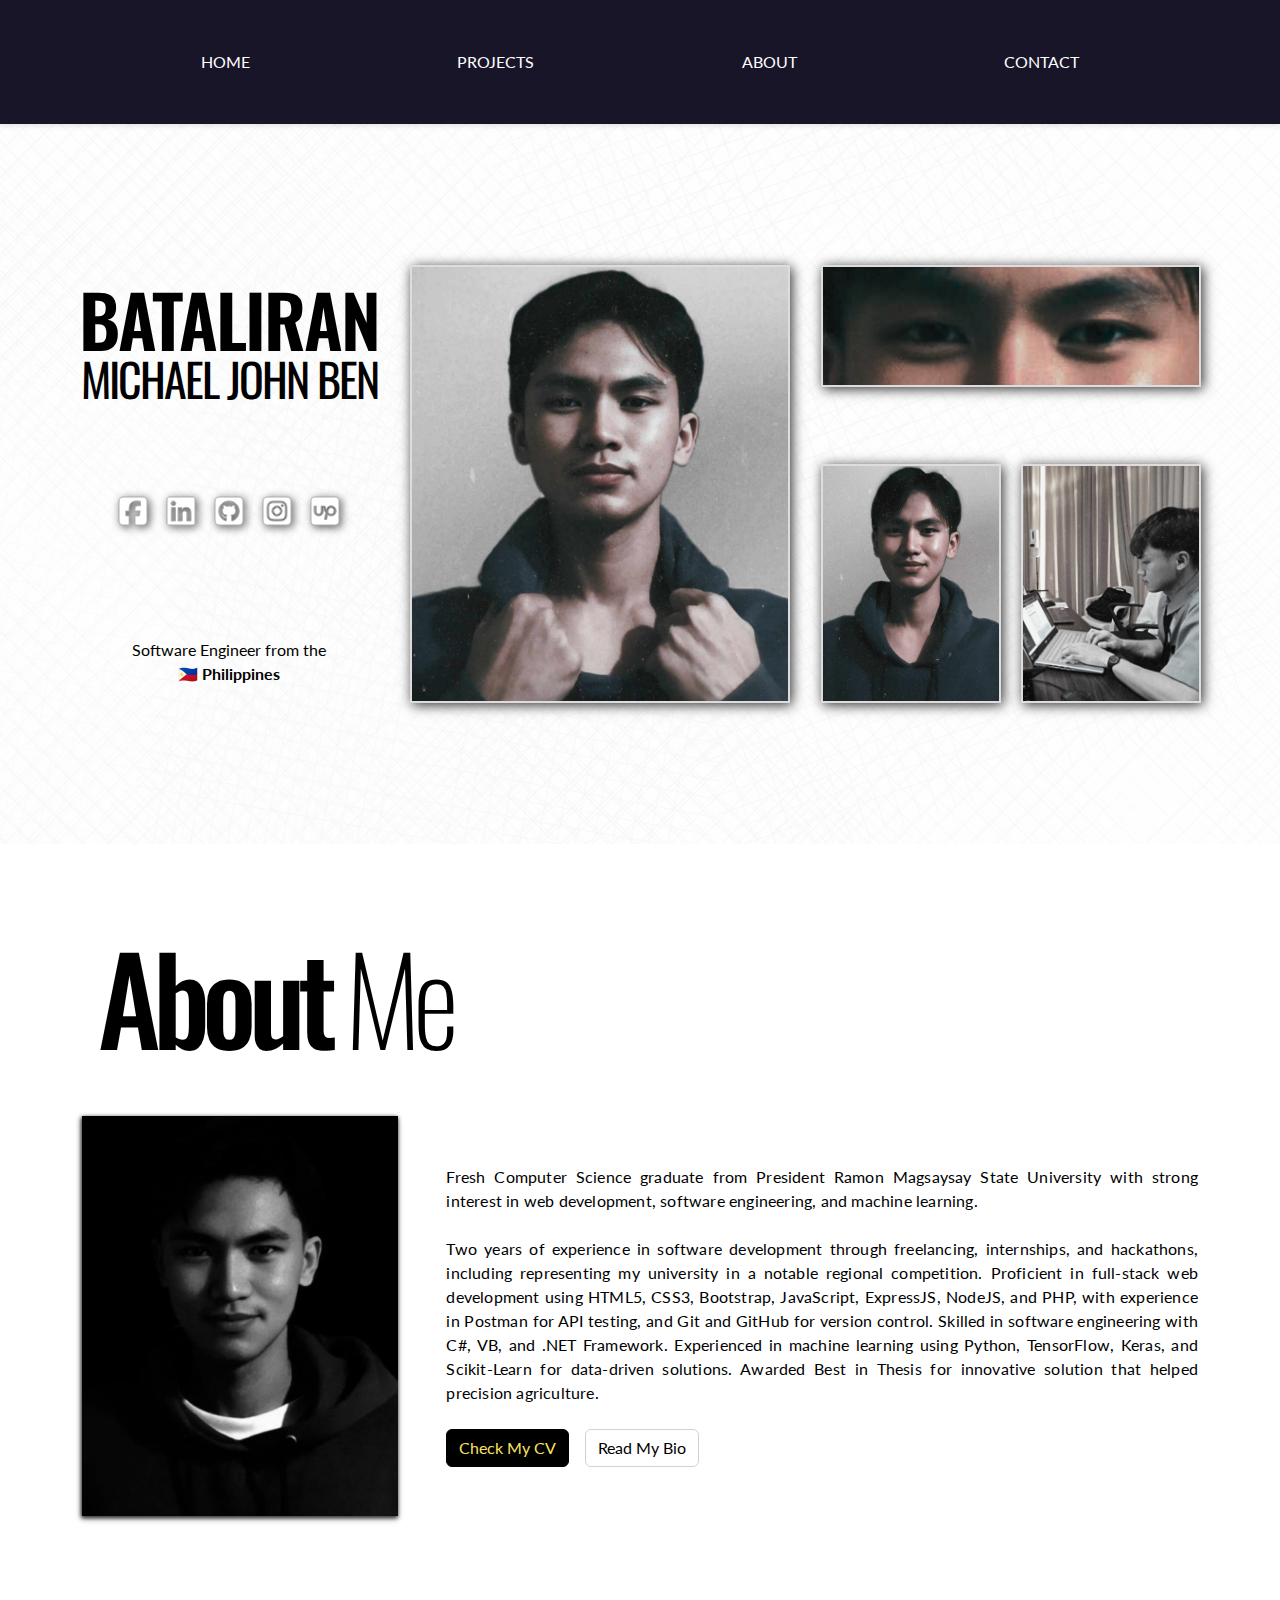
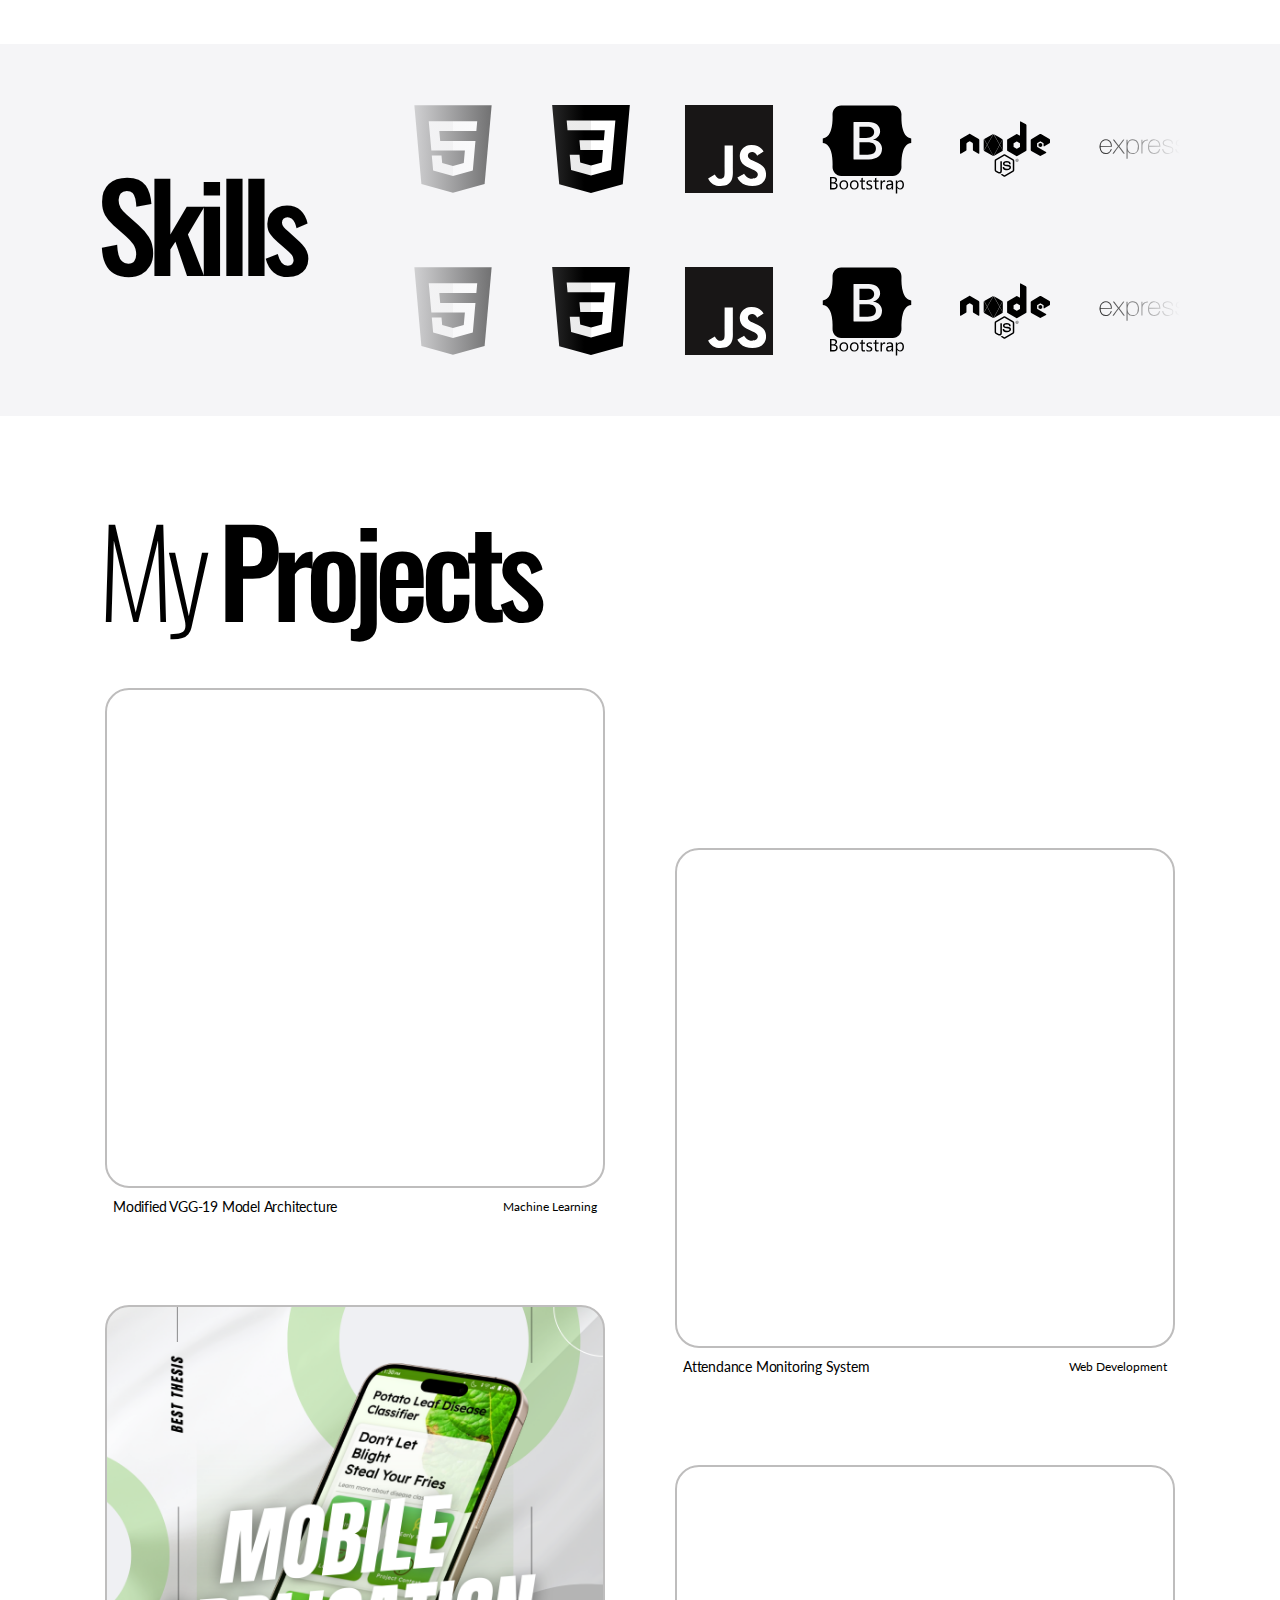
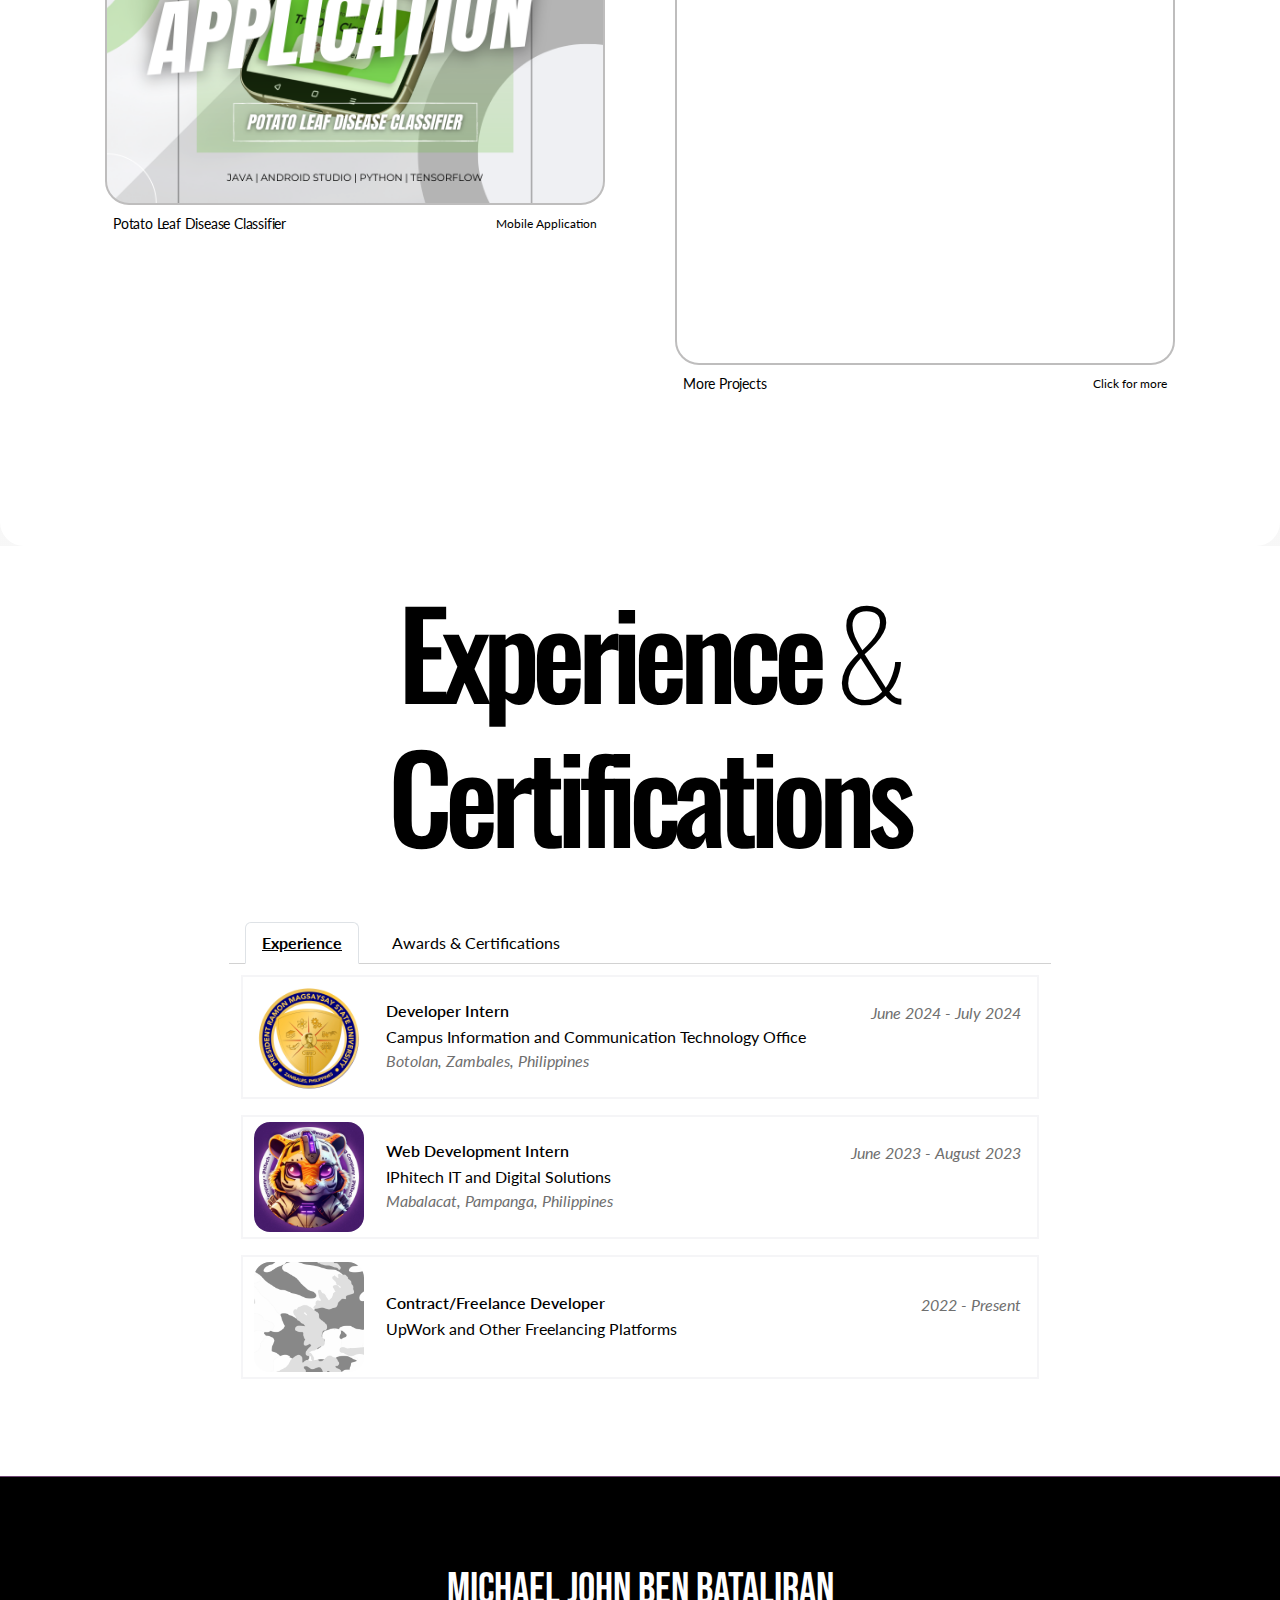
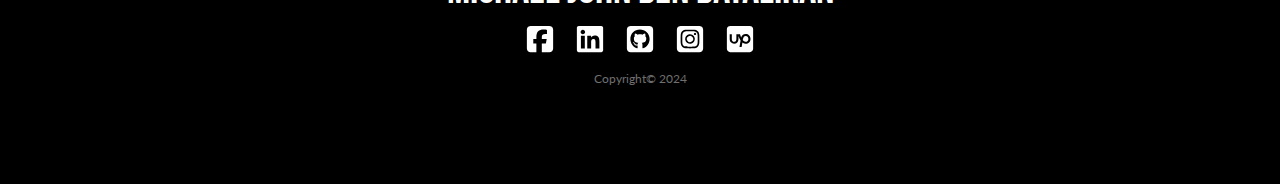
==== commit 06064fc2: "updated PLD Application page" ====
--- a/index.html
+++ b/index.html
@@ -86,38 +86,6 @@
         </div> 
       </div>
     </div>
-  <!-- <div class="name">
-      <div class="background-me"></div>  
-      <div class="i-do">
-        <h1>Software Developer</h1>      
-        <div class="hero-contacts">
-          <a href="https://www.facebook.com/kingjeybie" target="_blank" ><svg xmlns="http://www.w3.org/2000/svg" viewBox="0 0 448 512"><path d="M64 32C28.7 32 0 60.7 0 96V416c0 35.3 28.7 64 64 64h98.2V334.2H109.4V256h52.8V222.3c0-87.1 39.4-127.5 125-127.5c16.2 0 44.2 3.2 55.7 6.4V172c-6-.6-16.5-1-29.6-1c-42 0-58.2 15.9-58.2 57.2V256h83.6l-14.4 78.2H255V480H384c35.3 0 64-28.7 64-64V96c0-35.3-28.7-64-64-64H64z"/></svg></a>
-          <a href="https://www.linkedin.com/in/michael-john-ben-bataliran-097089280/" target="_blank" ><svg xmlns="http://www.w3.org/2000/svg" viewBox="0 0 448 512"><path d="M416 32H31.9C14.3 32 0 46.5 0 64.3v383.4C0 465.5 14.3 480 31.9 480H416c17.6 0 32-14.5 32-32.3V64.3c0-17.8-14.4-32.3-32-32.3zM135.4 416H69V202.2h66.5V416zm-33.2-243c-21.3 0-38.5-17.3-38.5-38.5S80.9 96 102.2 96c21.2 0 38.5 17.3 38.5 38.5 0 21.3-17.2 38.5-38.5 38.5zm282.1 243h-66.4V312c0-24.8-.5-56.7-34.5-56.7-34.6 0-39.9 27-39.9 54.9V416h-66.4V202.2h63.7v29.2h.9c8.9-16.8 30.6-34.5 62.9-34.5 67.2 0 79.7 44.3 79.7 101.9V416z"/></svg></a>
-          <a href="https://github.com/thegreatkeljb" target="_blank" ><svg xmlns="http://www.w3.org/2000/svg" viewBox="0 0 448 512"><path d="M448 96c0-35.3-28.7-64-64-64H64C28.7 32 0 60.7 0 96V416c0 35.3 28.7 64 64 64H384c35.3 0 64-28.7 64-64V96zM265.8 407.7c0-1.8 0-6 .1-11.6c.1-11.4 .1-28.8 .1-43.7c0-15.6-5.2-25.5-11.3-30.7c37-4.1 76-9.2 76-73.1c0-18.2-6.5-27.3-17.1-39c1.7-4.3 7.4-22-1.7-45c-13.9-4.3-45.7 17.9-45.7 17.9c-13.2-3.7-27.5-5.6-41.6-5.6s-28.4 1.9-41.6 5.6c0 0-31.8-22.2-45.7-17.9c-9.1 22.9-3.5 40.6-1.7 45c-10.6 11.7-15.6 20.8-15.6 39c0 63.6 37.3 69 74.3 73.1c-4.8 4.3-9.1 11.7-10.6 22.3c-9.5 4.3-33.8 11.7-48.3-13.9c-9.1-15.8-25.5-17.1-25.5-17.1c-16.2-.2-1.1 10.2-1.1 10.2c10.8 5 18.4 24.2 18.4 24.2c9.7 29.7 56.1 19.7 56.1 19.7c0 9 .1 21.7 .1 30.6c0 4.8 .1 8.6 .1 10c0 4.3-3 9.5-11.5 8C106 393.6 59.8 330.8 59.8 257.4c0-91.8 70.2-161.5 162-161.5s166.2 69.7 166.2 161.5c.1 73.4-44.7 136.3-110.7 158.3c-8.4 1.5-11.5-3.7-11.5-8zm-90.5-54.8c-.2-1.5 1.1-2.8 3-3.2c1.9-.2 3.7 .6 3.9 1.9c.3 1.3-1 2.6-3 3c-1.9 .4-3.7-.4-3.9-1.7zm-9.1 3.2c-2.2 .2-3.7-.9-3.7-2.4c0-1.3 1.5-2.4 3.5-2.4c1.9-.2 3.7 .9 3.7 2.4c0 1.3-1.5 2.4-3.5 2.4zm-14.3-2.2c-1.9-.4-3.2-1.9-2.8-3.2s2.4-1.9 4.1-1.5c2 .6 3.3 2.1 2.8 3.4c-.4 1.3-2.4 1.9-4.1 1.3zm-12.5-7.3c-1.5-1.3-1.9-3.2-.9-4.1c.9-1.1 2.8-.9 4.3 .6c1.3 1.3 1.8 3.3 .9 4.1c-.9 1.1-2.8 .9-4.3-.6zm-8.5-10c-1.1-1.5-1.1-3.2 0-3.9c1.1-.9 2.8-.2 3.7 1.3c1.1 1.5 1.1 3.3 0 4.1c-.9 .6-2.6 0-3.7-1.5zm-6.3-8.8c-1.1-1.3-1.3-2.8-.4-3.5c.9-.9 2.4-.4 3.5 .6c1.1 1.3 1.3 2.8 .4 3.5c-.9 .9-2.4 .4-3.5-.6zm-6-6.4c-1.3-.6-1.9-1.7-1.5-2.6c.4-.6 1.5-.9 2.8-.4c1.3 .7 1.9 1.8 1.5 2.6c-.4 .9-1.7 1.1-2.8 .4z"/></svg></a>
-          <a href="https://www.instagram.com/thegreatkeljb/" target="_blank" ><svg xmlns="http://www.w3.org/2000/svg" viewBox="0 0 448 512"><path d="M194.4 211.7a53.3 53.3 0 1 0 59.3 88.7 53.3 53.3 0 1 0 -59.3-88.7zm142.3-68.4c-5.2-5.2-11.5-9.3-18.4-12c-18.1-7.1-57.6-6.8-83.1-6.5c-4.1 0-7.9 .1-11.2 .1c-3.3 0-7.2 0-11.4-.1c-25.5-.3-64.8-.7-82.9 6.5c-6.9 2.7-13.1 6.8-18.4 12s-9.3 11.5-12 18.4c-7.1 18.1-6.7 57.7-6.5 83.2c0 4.1 .1 7.9 .1 11.1s0 7-.1 11.1c-.2 25.5-.6 65.1 6.5 83.2c2.7 6.9 6.8 13.1 12 18.4s11.5 9.3 18.4 12c18.1 7.1 57.6 6.8 83.1 6.5c4.1 0 7.9-.1 11.2-.1c3.3 0 7.2 0 11.4 .1c25.5 .3 64.8 .7 82.9-6.5c6.9-2.7 13.1-6.8 18.4-12s9.3-11.5 12-18.4c7.2-18 6.8-57.4 6.5-83c0-4.2-.1-8.1-.1-11.4s0-7.1 .1-11.4c.3-25.5 .7-64.9-6.5-83l0 0c-2.7-6.9-6.8-13.1-12-18.4zm-67.1 44.5A82 82 0 1 1 178.4 324.2a82 82 0 1 1 91.1-136.4zm29.2-1.3c-3.1-2.1-5.6-5.1-7.1-8.6s-1.8-7.3-1.1-11.1s2.6-7.1 5.2-9.8s6.1-4.5 9.8-5.2s7.6-.4 11.1 1.1s6.5 3.9 8.6 7s3.2 6.8 3.2 10.6c0 2.5-.5 5-1.4 7.3s-2.4 4.4-4.1 6.2s-3.9 3.2-6.2 4.2s-4.8 1.5-7.3 1.5l0 0c-3.8 0-7.5-1.1-10.6-3.2zM448 96c0-35.3-28.7-64-64-64H64C28.7 32 0 60.7 0 96V416c0 35.3 28.7 64 64 64H384c35.3 0 64-28.7 64-64V96zM357 389c-18.7 18.7-41.4 24.6-67 25.9c-26.4 1.5-105.6 1.5-132 0c-25.6-1.3-48.3-7.2-67-25.9s-24.6-41.4-25.8-67c-1.5-26.4-1.5-105.6 0-132c1.3-25.6 7.1-48.3 25.8-67s41.5-24.6 67-25.8c26.4-1.5 105.6-1.5 132 0c25.6 1.3 48.3 7.1 67 25.8s24.6 41.4 25.8 67c1.5 26.3 1.5 105.4 0 131.9c-1.3 25.6-7.1 48.3-25.8 67z"/></svg></a>
-          <a href="https://www.upwork.com/freelancers/~016fa21704668e60ec?mp_source=share" target="_blank" ><svg xmlns="http://www.w3.org/2000/svg" viewBox="0 0 448 512"><path d="M56 32l336 0c30.9 0 56 25.1 56 56l0 336c0 30.9-25.1 56-56 56L56 480c-30.9 0-56-25.1-56-56L0 88C0 57.1 25.1 32 56 32zM270.9 274.2c6.6-52.9 25.9-69.5 51.4-69.5c25.3 0 44.9 20.2 44.9 49.7s-19.7 49.7-44.9 49.7c-27.9 0-46.3-21.5-51.4-29.9zm-26.7-41.8c-8.2-15.5-14.3-36.3-19.2-55.6l-29.7 0-33.2 0 0 78.1c0 28.4-12.9 49.4-38.2 49.4s-39.8-20.9-39.8-49.3l.3-78.1-36.2 0 0 78.1c0 22.8 7.4 43.5 20.9 58.2c13.9 15.2 32.8 23.2 54.8 23.2c43.7 0 74.2-33.5 74.2-81.5l0-52.5c4.6 17.3 15.4 50.5 36.2 79.7L215 392.6l36.8 0 12.8-78.4c4.2 3.5 8.7 6.6 13.4 9.4c12.3 7.8 26.4 12.2 40.9 12.6l.1 0c.5 0 1.1 0 1.6 0c.6 0 1.1 0 1.7 0c45.1 0 80.9-34.9 80.9-81.9s-35.9-82.2-80.9-82.2c-45.4 0-70.9 29.7-78.1 60.1z"/></svg></a>
-        </div>
-      </div>
-      
-      <div class="first-name-hero">
-        <div class="first-name">
-          <h1>MICHAEL JOHN BEN</h1>
-        </div>
-        <div class="f-name-hover">
-          <h1>MICHAEL JOHN BEN</h1>
-        </div>
-      </div>
-
-      <div class="last-name-hero">
-        <div class="last-name">
-          <h1>BATALIRAN</h1>
-        </div>
-        <div class="l-name-hover">
-          <h1>BATALIRAN</h1>
-        </div>
-      </div>
-
-    </div>  -->
   </section>
 
   
--- a/stylesheets/style.css
+++ b/stylesheets/style.css
@@ -223,10 +223,6 @@
   }
 
   #hero .hero-contacts svg:hover {
-    height: 32px;
-    width: 32px;
-    fill: #ffffff;
-    margin-right: 1rem;
     stroke: #323232; 
     stroke-width: 0.4rem; 
     filter: drop-shadow(2px 2px 4px rgba(120, 120, 120, 0.718));
--- a/stylesheets/styleresponsive.css
+++ b/stylesheets/styleresponsive.css
@@ -363,6 +363,7 @@
   @media (max-width:640px)  { /* tablet, landscape iPad, lo-res laptops ands desktops */
     #hero {
       padding: 3rem 0;
+      background-size: cover;
     }
 
     #hero .img-primary {
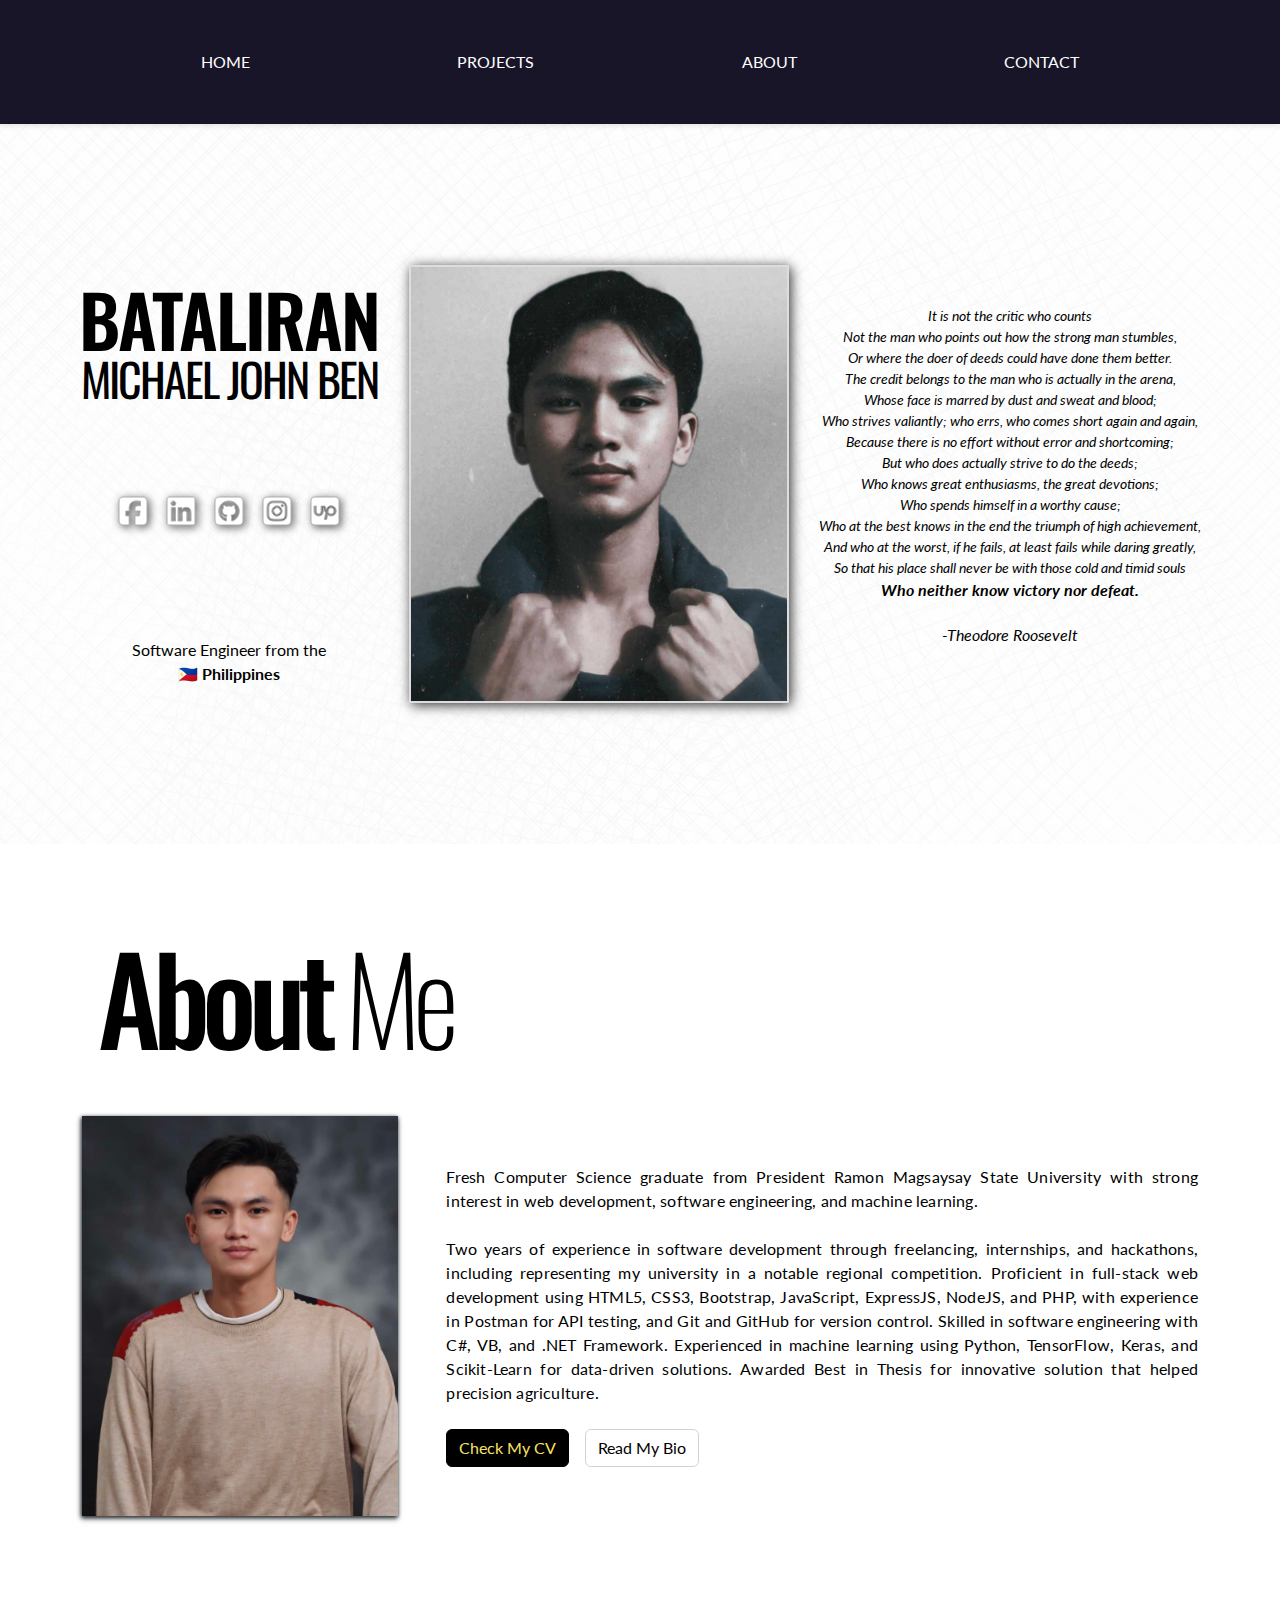
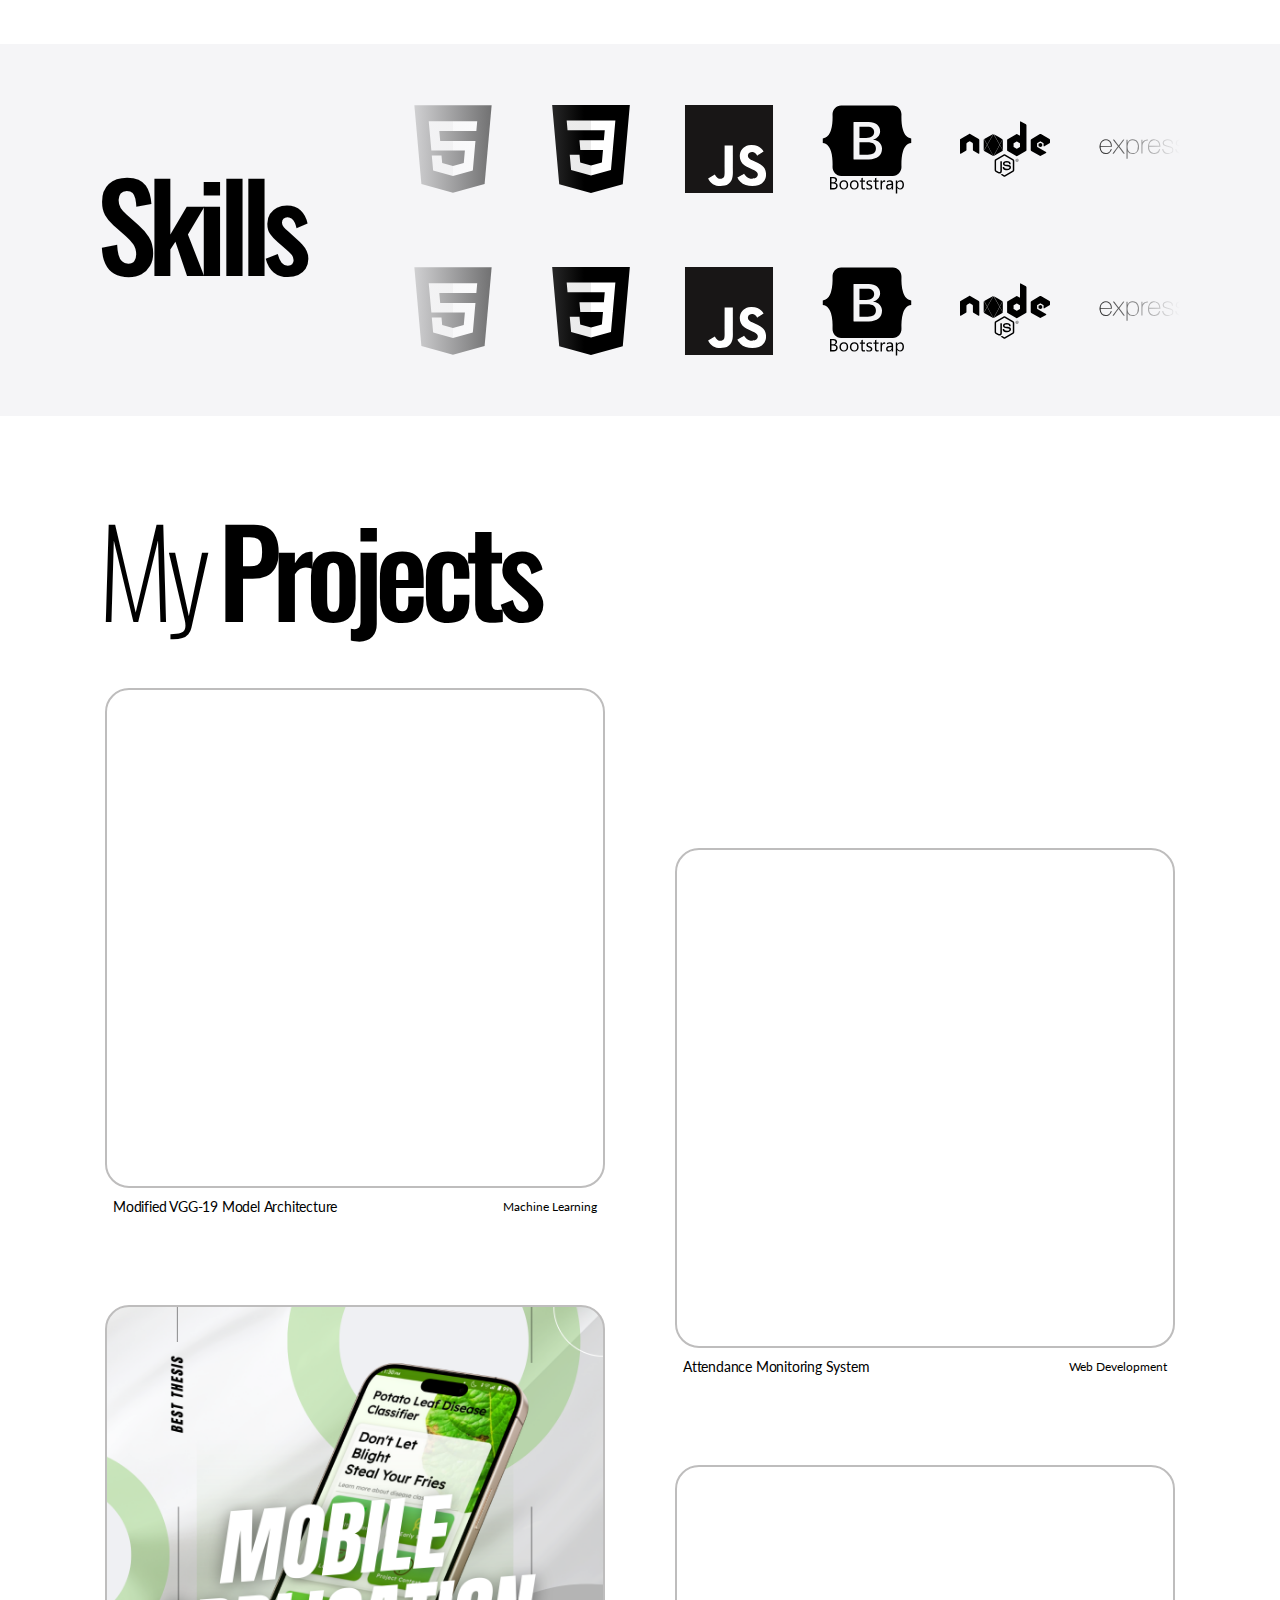
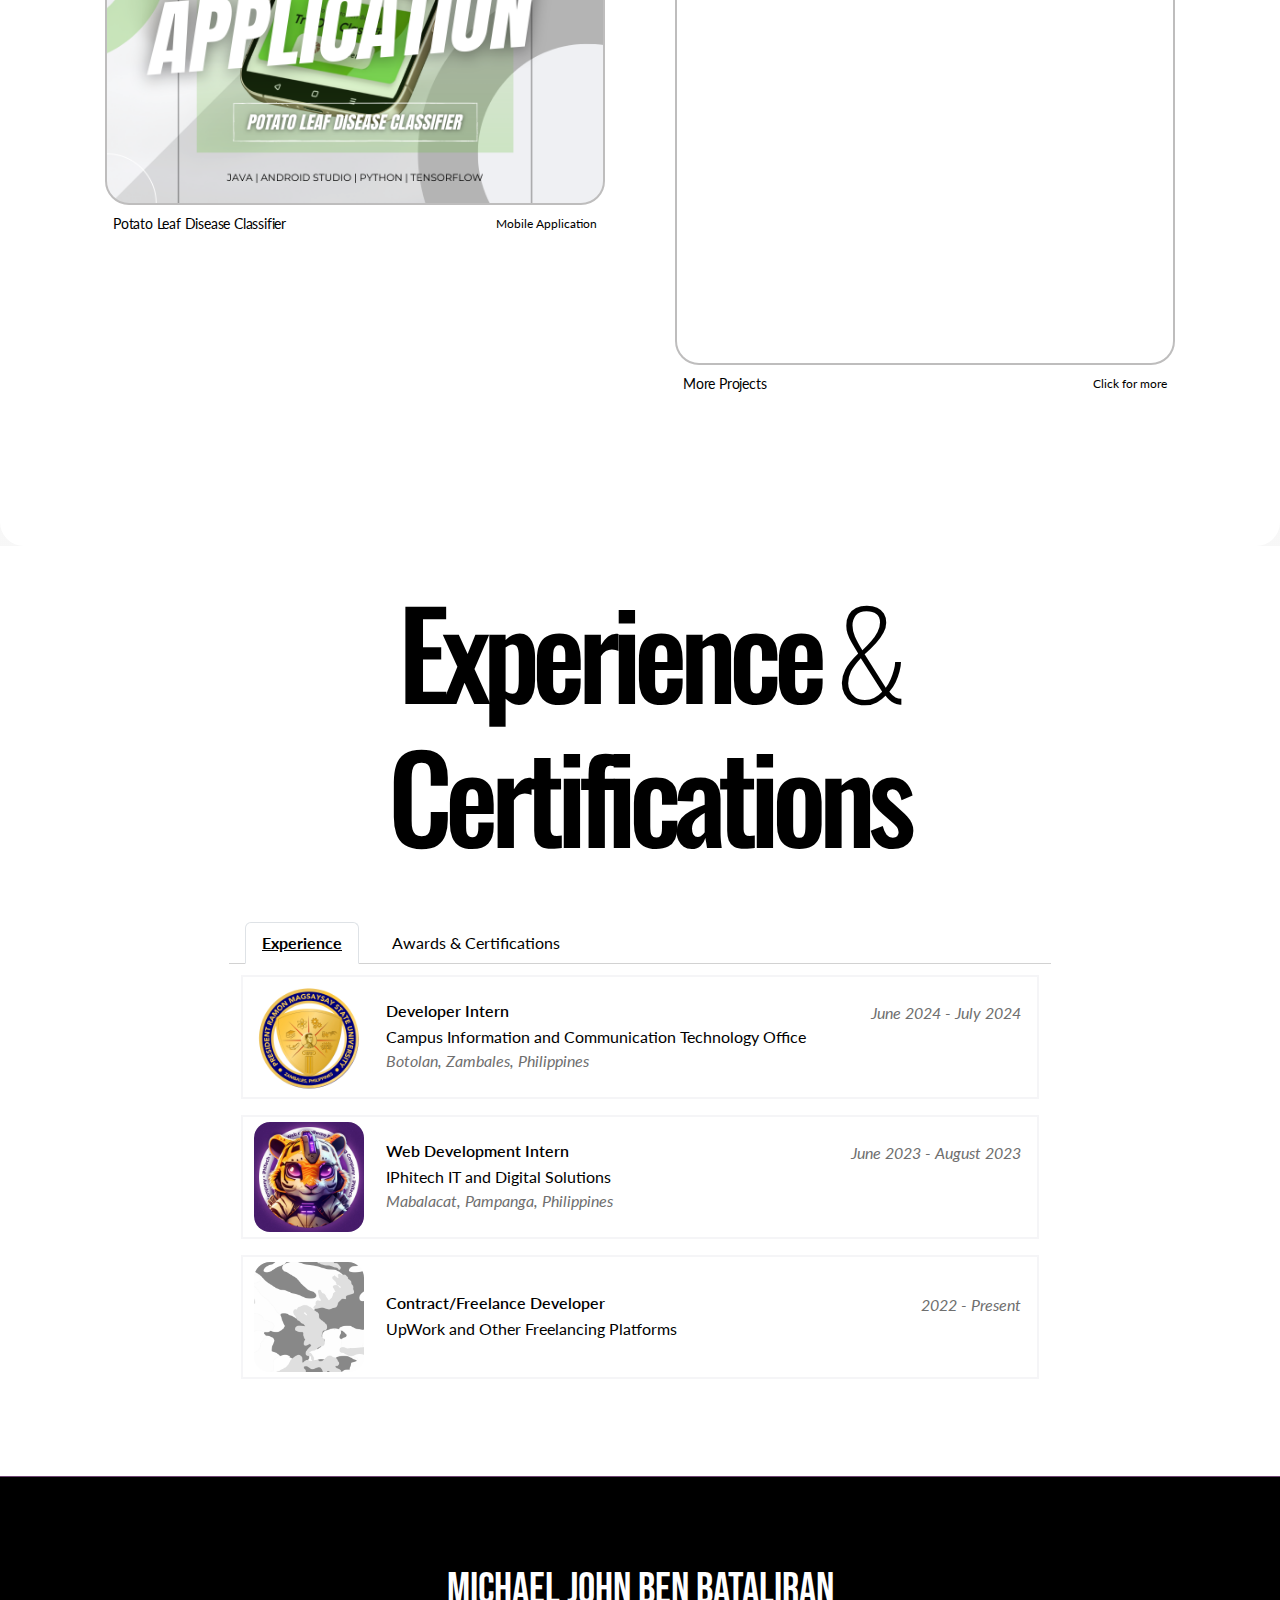
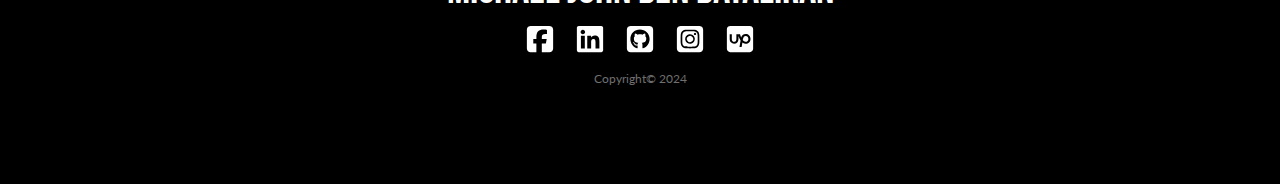
==== commit afdcefa1: "Update Images" ====
--- a/index.html
+++ b/index.html
@@ -49,7 +49,7 @@
                     <a class="nav-link" href="whoami.html">ABOUT</a>
                   </li>
                   <li class="nav-item">
-                    <a class="nav-link" href="contact.html">CONTACT</a>
+                    <a class="nav-link" href="https://mail.google.com/mail/u/0/?fs=1&tf=cm&source=mailto&to=bataliranmichaeljohnben@gmail.com">CONTACT</a>
                   </li>
                 </ul>
               </div>
@@ -79,11 +79,29 @@
         <img src="assets/landing/new-center.jpg" alt="eyes" class="img-primary">
       </div>
       <div class="right-container">
-        <img src="assets/landing/8.png" alt="eyes" class="img-eyes">
+        <!-- <img src="assets/landing/8.png" alt="eyes" class="img-eyes">
         <div class="img-secondary-container">
           <img src="assets/landing/new-p1c.jpg" alt="eyes" class="img-secondary">
           <img src="assets/landing/new-right.jpg" alt="eyes" class="img-secondary">
-        </div> 
+        </div>  -->
+        <p>
+          It is not the critic who counts<br> 
+          Not the man who points out how the strong man stumbles,<br> 
+          Or where the doer of deeds could have done them better.<br>
+          The credit belongs to the man who is actually in the arena,<br>
+          Whose face is marred by dust and sweat and blood;<br>
+          Who strives valiantly; who errs, who comes short again and again,<br>
+          Because there is no effort without error and shortcoming;<br>
+          But who does actually strive to do the deeds; <br>
+          Who knows great enthusiasms, the great devotions;<br>
+          Who spends himself in a worthy cause; <br>
+          Who at the best knows in the end the triumph of high achievement,<br>
+          And who at the worst, if he fails, at least fails while daring greatly,<br>
+          So that his place shall never be with those cold and timid souls<br>
+          <strong>Who neither know victory nor defeat.</strong><br>
+          <br>
+          <span style="text-align: right;">-Theodore Roosevelt</span>
+        </p>
       </div>
     </div>
   </section>
@@ -216,6 +234,10 @@
           <svg viewBox="0 0 128 128">
             <path d="M38.867 106.246c-1.316 0-2.418.598-3.312 1.797-.89 1.195-1.336 2.875-1.336 5.039 0 2.168.426 3.824 1.277 4.98.848 1.16 1.965 1.739 3.352 1.739 1.382 0 2.507-.586 3.37-1.758.864-1.168 1.298-2.844 1.298-5.02 0-2.18-.446-3.855-1.34-5.023-.887-1.172-1.992-1.754-3.309-1.754m-.02 21.512c-3.855 0-6.995-1.25-9.421-3.754-2.426-2.504-3.64-6.156-3.64-10.961 0-4.805 1.226-8.445 3.683-10.922 2.453-2.476 5.62-3.715 9.5-3.715 3.883 0 7.015 1.215 9.398 3.656 2.39 2.434 3.582 6.126 3.582 11.063 0 4.938-1.219 8.613-3.664 11.023-2.441 2.407-5.586 3.61-9.437 3.61m24.629-21.23v12.21c0 .57.043.93.125 1.082.082.149.328.227.738.227 1.512 0 2.656-.563 3.437-1.676.782-1.117 1.172-2.973 1.172-5.574 0-2.598-.406-4.293-1.21-5.082-.813-.79-2.094-1.188-3.848-1.188zm-7.895 18.945V100.98c0-.683.168-1.218.512-1.617.343-.394.789-.593 1.34-.593H64.3c4.36 0 7.672 1.093 9.933 3.27 2.262 2.179 3.395 5.605 3.395 10.288 0 10.016-4.305 15.024-12.918 15.024h-7.03c-1.399 0-2.098-.625-2.098-1.88m37.84-19.226c-1.317 0-2.422.598-3.313 1.797-.89 1.195-1.336 2.875-1.336 5.039 0 2.168.426 3.824 1.278 4.98.847 1.16 1.965 1.739 3.351 1.739 1.383 0 2.508-.586 3.371-1.758.868-1.168 1.297-2.844 1.297-5.02 0-2.18-.445-3.855-1.336-5.023-.89-1.172-1.996-1.754-3.312-1.754m-.02 21.512c-3.855 0-6.992-1.25-9.418-3.754-2.43-2.504-3.644-6.156-3.644-10.961 0-4.805 1.23-8.445 3.683-10.922 2.454-2.476 5.622-3.715 9.504-3.715 3.88 0 7.012 1.215 9.399 3.656 2.386 2.434 3.578 6.126 3.578 11.063 0 4.938-1.219 8.613-3.66 11.023-2.442 2.407-5.59 3.61-9.442 3.61m28.434-1.055c0 .54-1.356.813-4.074.813-2.711 0-4.07-.274-4.07-.813v-20.5h-4.938c-.465 0-.797-.625-.988-1.879a13.758 13.758 0 01-.121-1.836c0-.625.039-1.238.12-1.836.192-1.25.524-1.882.989-1.882h17.894c.465 0 .793.632.989 1.882.082.598.12 1.211.12 1.836 0 .63-.038 1.239-.12 1.836-.196 1.254-.524 1.88-.989 1.88h-4.812zM18.512 112.191c-2.215-.03-4.75.426-4.75.426v4.29h2.55l-.027 1.913c0 .707-.707 1.063-2.12 1.063-1.411 0-2.661-.594-3.743-1.778-1.086-1.187-1.625-2.918-1.625-5.203 0-2.289.527-3.976 1.582-5.066 1.055-1.086 2.437-1.633 4.137-1.633.71 0 1.449.113 2.218.348.77.23 1.282.449 1.543.652.262.207.508.305.743.305.234 0 .609-.27 1.128-.813.524-.547.989-1.37 1.403-2.468.41-1.106.613-1.954.613-2.555 0-.598-.012-1.008-.039-1.227-.574-.625-1.637-1.12-3.188-1.488-1.55-.367-3.285-.55-5.203-.55-4.226 0-7.527 1.32-9.914 3.96-2.386 2.64-3.578 6.067-3.578 10.29 0 4.952 1.219 8.706 3.656 11.265 2.446 2.558 5.653 3.836 9.63 3.836 2.14 0 4.038-.18 5.695-.551 1.66-.363 2.765-.742 3.312-1.121l.164-12.777c0-.743-1.972-1.079-4.187-1.118" fill-rule="evenodd" fill="#000"></path><path d="M99.727 51.973s-.122-.73-.188-.723l-13.215 1.281a2.15 2.15 0 00-1.941 2.004l-.363 5.227-10.22.734-.695-4.738a2.173 2.173 0 00-2.132-1.852H57.03a2.176 2.176 0 00-2.133 1.852l-.695 4.738-10.219-.734-.363-5.227a2.158 2.158 0 00-1.941-2.008L28.46 51.25c-.065-.008-.116.723-.187.723l-.015 2.875 11.191 1.816.367 5.273a2.167 2.167 0 001.996 2.008l14.079 1.012a2.169 2.169 0 002.285-1.844l.715-4.875h10.226l.715 4.875a2.166 2.166 0 002.129 1.848c.05 0 .102 0 .152-.004l14.078-1.012a2.167 2.167 0 001.996-2.008l.368-5.273 11.187-1.824zm0 0" fill-rule="evenodd" fill="#fff"></path><path d="M28.383 30.523v21.403c.043 0 .082 0 .12.004l13.173 1.265a1.42 1.42 0 011.281 1.309l.406 5.793 11.492.816.793-5.347c.102-.692.7-1.207 1.403-1.207h13.898a1.427 1.427 0 011.406 1.207l.79 5.347 11.492-.816.406-5.793a1.42 1.42 0 011.281-1.309l13.168-1.265c.04-.004.078-.004.117-.004v-1.707l.008-.004V30.523c1.856-2.324 3.61-4.89 4.957-7.05-2.058-3.485-4.578-6.602-7.273-9.489a70.654 70.654 0 00-7.215 4.18c-1.148-1.137-2.438-2.062-3.707-3.035-1.246-.996-2.652-1.727-3.984-2.582.394-2.942.593-5.836.671-8.86C79.63 1.966 75.961.82 72.25 0c-1.48 2.477-2.832 5.164-4.012 7.785-1.398-.23-2.804-.316-4.21-.336h-.055c-1.407.02-2.813.106-4.211.336C58.582 5.16 57.23 2.477 55.746 0c-3.707.82-7.371 1.965-10.812 3.688.082 3.023.277 5.917.675 8.859-1.336.855-2.738 1.586-3.988 2.582-1.266.969-2.559 1.898-3.707 3.035a70.295 70.295 0 00-7.219-4.18c-2.691 2.887-5.21 6-7.27 9.489 1.618 2.527 3.352 5.07 4.958 7.05zm0 0" fill-rule="evenodd" fill="#000"></path><path d="M87.867 55.992l-.41 5.813a1.42 1.42 0 01-1.32 1.308l-14.075.996a1.426 1.426 0 01-1.511-1.203l-.805-5.426H58.262l-.809 5.426a1.422 1.422 0 01-1.508 1.203l-14.078-.996a1.415 1.415 0 01-1.316-1.308l-.41-5.813-11.883-1.137c.004 1.266.02 2.653.02 2.93 0 12.438 15.921 18.418 35.699 18.485h.05c19.778-.067 35.692-6.047 35.692-18.485 0-.281.02-1.66.023-2.93zm0 0" fill-rule="evenodd" fill="#000"></path><path d="M53.133 39.336c0 4.32-3.516 7.82-7.852 7.82-4.332 0-7.847-3.5-7.847-7.82 0-4.316 3.515-7.816 7.847-7.816 4.336 0 7.852 3.5 7.852 7.816" fill-rule="evenodd" fill="#fff"></path><path d="M51.441 39.82c0 2.856-2.379 5.172-5.312 5.172-2.934 0-5.313-2.316-5.313-5.172 0-2.855 2.38-5.172 5.313-5.172 2.934 0 5.312 2.317 5.312 5.172" fill-rule="evenodd" fill="#414042"></path><path d="M63.902 47.879c-1.414 0-2.558-1.024-2.558-2.29v-7.202c0-1.266 1.144-2.29 2.558-2.29s2.563 1.024 2.563 2.29v7.203c0 1.265-1.149 2.289-2.563 2.289m10.758-8.54c0 4.325 3.559 7.829 7.953 7.829 4.39 0 7.953-3.504 7.953-7.828 0-4.32-3.562-7.82-7.953-7.82-4.394 0-7.953 3.5-7.953 7.82" fill-rule="evenodd" fill="#fff"></path><path d="M76.559 39.82c0 2.856 2.379 5.172 5.312 5.172 2.938 0 5.313-2.316 5.313-5.172 0-2.855-2.375-5.172-5.313-5.172-2.933 0-5.312 2.317-5.312 5.172" fill-rule="evenodd" fill="#414042"></path>
           </svg> 
+          <!-- Django -->
+          <svg viewBox="0 0 128 128">
+            <path d="M59.448 0h20.93v96.88c-10.737 2.04-18.62 2.855-27.181 2.855-25.551-.001-38.87-11.551-38.87-33.705 0-21.338 14.135-35.2 36.015-35.2 3.398 0 5.98.272 9.106 1.087zm0 48.765c-2.446-.815-4.485-1.086-7.067-1.086-10.6 0-16.717 6.523-16.717 17.939 0 11.145 5.845 17.26 16.582 17.26 2.309 0 4.212-.136 7.202-.542z"></path><path d="M113.672 32.321V80.84c0 16.717-1.224 24.735-4.893 31.666-3.398 6.661-7.883 10.873-17.124 15.494l-19.435-9.241c9.242-4.35 13.726-8.153 16.58-14 2.99-5.979 3.943-12.91 3.943-31.122V32.321zM92.742.111h20.93v21.474h-20.93z"></path>
+          </svg>
         </div>
 
         <div class="logos-slide">
@@ -309,6 +331,10 @@
           <svg viewBox="0 0 128 128">
             <path d="M38.867 106.246c-1.316 0-2.418.598-3.312 1.797-.89 1.195-1.336 2.875-1.336 5.039 0 2.168.426 3.824 1.277 4.98.848 1.16 1.965 1.739 3.352 1.739 1.382 0 2.507-.586 3.37-1.758.864-1.168 1.298-2.844 1.298-5.02 0-2.18-.446-3.855-1.34-5.023-.887-1.172-1.992-1.754-3.309-1.754m-.02 21.512c-3.855 0-6.995-1.25-9.421-3.754-2.426-2.504-3.64-6.156-3.64-10.961 0-4.805 1.226-8.445 3.683-10.922 2.453-2.476 5.62-3.715 9.5-3.715 3.883 0 7.015 1.215 9.398 3.656 2.39 2.434 3.582 6.126 3.582 11.063 0 4.938-1.219 8.613-3.664 11.023-2.441 2.407-5.586 3.61-9.437 3.61m24.629-21.23v12.21c0 .57.043.93.125 1.082.082.149.328.227.738.227 1.512 0 2.656-.563 3.437-1.676.782-1.117 1.172-2.973 1.172-5.574 0-2.598-.406-4.293-1.21-5.082-.813-.79-2.094-1.188-3.848-1.188zm-7.895 18.945V100.98c0-.683.168-1.218.512-1.617.343-.394.789-.593 1.34-.593H64.3c4.36 0 7.672 1.093 9.933 3.27 2.262 2.179 3.395 5.605 3.395 10.288 0 10.016-4.305 15.024-12.918 15.024h-7.03c-1.399 0-2.098-.625-2.098-1.88m37.84-19.226c-1.317 0-2.422.598-3.313 1.797-.89 1.195-1.336 2.875-1.336 5.039 0 2.168.426 3.824 1.278 4.98.847 1.16 1.965 1.739 3.351 1.739 1.383 0 2.508-.586 3.371-1.758.868-1.168 1.297-2.844 1.297-5.02 0-2.18-.445-3.855-1.336-5.023-.89-1.172-1.996-1.754-3.312-1.754m-.02 21.512c-3.855 0-6.992-1.25-9.418-3.754-2.43-2.504-3.644-6.156-3.644-10.961 0-4.805 1.23-8.445 3.683-10.922 2.454-2.476 5.622-3.715 9.504-3.715 3.88 0 7.012 1.215 9.399 3.656 2.386 2.434 3.578 6.126 3.578 11.063 0 4.938-1.219 8.613-3.66 11.023-2.442 2.407-5.59 3.61-9.442 3.61m28.434-1.055c0 .54-1.356.813-4.074.813-2.711 0-4.07-.274-4.07-.813v-20.5h-4.938c-.465 0-.797-.625-.988-1.879a13.758 13.758 0 01-.121-1.836c0-.625.039-1.238.12-1.836.192-1.25.524-1.882.989-1.882h17.894c.465 0 .793.632.989 1.882.082.598.12 1.211.12 1.836 0 .63-.038 1.239-.12 1.836-.196 1.254-.524 1.88-.989 1.88h-4.812zM18.512 112.191c-2.215-.03-4.75.426-4.75.426v4.29h2.55l-.027 1.913c0 .707-.707 1.063-2.12 1.063-1.411 0-2.661-.594-3.743-1.778-1.086-1.187-1.625-2.918-1.625-5.203 0-2.289.527-3.976 1.582-5.066 1.055-1.086 2.437-1.633 4.137-1.633.71 0 1.449.113 2.218.348.77.23 1.282.449 1.543.652.262.207.508.305.743.305.234 0 .609-.27 1.128-.813.524-.547.989-1.37 1.403-2.468.41-1.106.613-1.954.613-2.555 0-.598-.012-1.008-.039-1.227-.574-.625-1.637-1.12-3.188-1.488-1.55-.367-3.285-.55-5.203-.55-4.226 0-7.527 1.32-9.914 3.96-2.386 2.64-3.578 6.067-3.578 10.29 0 4.952 1.219 8.706 3.656 11.265 2.446 2.558 5.653 3.836 9.63 3.836 2.14 0 4.038-.18 5.695-.551 1.66-.363 2.765-.742 3.312-1.121l.164-12.777c0-.743-1.972-1.079-4.187-1.118" fill-rule="evenodd" fill="#000"></path><path d="M99.727 51.973s-.122-.73-.188-.723l-13.215 1.281a2.15 2.15 0 00-1.941 2.004l-.363 5.227-10.22.734-.695-4.738a2.173 2.173 0 00-2.132-1.852H57.03a2.176 2.176 0 00-2.133 1.852l-.695 4.738-10.219-.734-.363-5.227a2.158 2.158 0 00-1.941-2.008L28.46 51.25c-.065-.008-.116.723-.187.723l-.015 2.875 11.191 1.816.367 5.273a2.167 2.167 0 001.996 2.008l14.079 1.012a2.169 2.169 0 002.285-1.844l.715-4.875h10.226l.715 4.875a2.166 2.166 0 002.129 1.848c.05 0 .102 0 .152-.004l14.078-1.012a2.167 2.167 0 001.996-2.008l.368-5.273 11.187-1.824zm0 0" fill-rule="evenodd" fill="#fff"></path><path d="M28.383 30.523v21.403c.043 0 .082 0 .12.004l13.173 1.265a1.42 1.42 0 011.281 1.309l.406 5.793 11.492.816.793-5.347c.102-.692.7-1.207 1.403-1.207h13.898a1.427 1.427 0 011.406 1.207l.79 5.347 11.492-.816.406-5.793a1.42 1.42 0 011.281-1.309l13.168-1.265c.04-.004.078-.004.117-.004v-1.707l.008-.004V30.523c1.856-2.324 3.61-4.89 4.957-7.05-2.058-3.485-4.578-6.602-7.273-9.489a70.654 70.654 0 00-7.215 4.18c-1.148-1.137-2.438-2.062-3.707-3.035-1.246-.996-2.652-1.727-3.984-2.582.394-2.942.593-5.836.671-8.86C79.63 1.966 75.961.82 72.25 0c-1.48 2.477-2.832 5.164-4.012 7.785-1.398-.23-2.804-.316-4.21-.336h-.055c-1.407.02-2.813.106-4.211.336C58.582 5.16 57.23 2.477 55.746 0c-3.707.82-7.371 1.965-10.812 3.688.082 3.023.277 5.917.675 8.859-1.336.855-2.738 1.586-3.988 2.582-1.266.969-2.559 1.898-3.707 3.035a70.295 70.295 0 00-7.219-4.18c-2.691 2.887-5.21 6-7.27 9.489 1.618 2.527 3.352 5.07 4.958 7.05zm0 0" fill-rule="evenodd" fill="#000"></path><path d="M87.867 55.992l-.41 5.813a1.42 1.42 0 01-1.32 1.308l-14.075.996a1.426 1.426 0 01-1.511-1.203l-.805-5.426H58.262l-.809 5.426a1.422 1.422 0 01-1.508 1.203l-14.078-.996a1.415 1.415 0 01-1.316-1.308l-.41-5.813-11.883-1.137c.004 1.266.02 2.653.02 2.93 0 12.438 15.921 18.418 35.699 18.485h.05c19.778-.067 35.692-6.047 35.692-18.485 0-.281.02-1.66.023-2.93zm0 0" fill-rule="evenodd" fill="#000"></path><path d="M53.133 39.336c0 4.32-3.516 7.82-7.852 7.82-4.332 0-7.847-3.5-7.847-7.82 0-4.316 3.515-7.816 7.847-7.816 4.336 0 7.852 3.5 7.852 7.816" fill-rule="evenodd" fill="#fff"></path><path d="M51.441 39.82c0 2.856-2.379 5.172-5.312 5.172-2.934 0-5.313-2.316-5.313-5.172 0-2.855 2.38-5.172 5.313-5.172 2.934 0 5.312 2.317 5.312 5.172" fill-rule="evenodd" fill="#414042"></path><path d="M63.902 47.879c-1.414 0-2.558-1.024-2.558-2.29v-7.202c0-1.266 1.144-2.29 2.558-2.29s2.563 1.024 2.563 2.29v7.203c0 1.265-1.149 2.289-2.563 2.289m10.758-8.54c0 4.325 3.559 7.829 7.953 7.829 4.39 0 7.953-3.504 7.953-7.828 0-4.32-3.562-7.82-7.953-7.82-4.394 0-7.953 3.5-7.953 7.82" fill-rule="evenodd" fill="#fff"></path><path d="M76.559 39.82c0 2.856 2.379 5.172 5.312 5.172 2.938 0 5.313-2.316 5.313-5.172 0-2.855-2.375-5.172-5.313-5.172-2.933 0-5.312 2.317-5.312 5.172" fill-rule="evenodd" fill="#414042"></path>
           </svg> 
+          <!-- Django -->
+          <svg viewBox="0 0 128 128">
+            <path d="M59.448 0h20.93v96.88c-10.737 2.04-18.62 2.855-27.181 2.855-25.551-.001-38.87-11.551-38.87-33.705 0-21.338 14.135-35.2 36.015-35.2 3.398 0 5.98.272 9.106 1.087zm0 48.765c-2.446-.815-4.485-1.086-7.067-1.086-10.6 0-16.717 6.523-16.717 17.939 0 11.145 5.845 17.26 16.582 17.26 2.309 0 4.212-.136 7.202-.542z"></path><path d="M113.672 32.321V80.84c0 16.717-1.224 24.735-4.893 31.666-3.398 6.661-7.883 10.873-17.124 15.494l-19.435-9.241c9.242-4.35 13.726-8.153 16.58-14 2.99-5.979 3.943-12.91 3.943-31.122V32.321zM92.742.111h20.93v21.474h-20.93z"></path>
+          </svg>
         </div>
       </div>
 
@@ -404,6 +430,10 @@
           <svg viewBox="0 0 128 128">
             <path d="M38.867 106.246c-1.316 0-2.418.598-3.312 1.797-.89 1.195-1.336 2.875-1.336 5.039 0 2.168.426 3.824 1.277 4.98.848 1.16 1.965 1.739 3.352 1.739 1.382 0 2.507-.586 3.37-1.758.864-1.168 1.298-2.844 1.298-5.02 0-2.18-.446-3.855-1.34-5.023-.887-1.172-1.992-1.754-3.309-1.754m-.02 21.512c-3.855 0-6.995-1.25-9.421-3.754-2.426-2.504-3.64-6.156-3.64-10.961 0-4.805 1.226-8.445 3.683-10.922 2.453-2.476 5.62-3.715 9.5-3.715 3.883 0 7.015 1.215 9.398 3.656 2.39 2.434 3.582 6.126 3.582 11.063 0 4.938-1.219 8.613-3.664 11.023-2.441 2.407-5.586 3.61-9.437 3.61m24.629-21.23v12.21c0 .57.043.93.125 1.082.082.149.328.227.738.227 1.512 0 2.656-.563 3.437-1.676.782-1.117 1.172-2.973 1.172-5.574 0-2.598-.406-4.293-1.21-5.082-.813-.79-2.094-1.188-3.848-1.188zm-7.895 18.945V100.98c0-.683.168-1.218.512-1.617.343-.394.789-.593 1.34-.593H64.3c4.36 0 7.672 1.093 9.933 3.27 2.262 2.179 3.395 5.605 3.395 10.288 0 10.016-4.305 15.024-12.918 15.024h-7.03c-1.399 0-2.098-.625-2.098-1.88m37.84-19.226c-1.317 0-2.422.598-3.313 1.797-.89 1.195-1.336 2.875-1.336 5.039 0 2.168.426 3.824 1.278 4.98.847 1.16 1.965 1.739 3.351 1.739 1.383 0 2.508-.586 3.371-1.758.868-1.168 1.297-2.844 1.297-5.02 0-2.18-.445-3.855-1.336-5.023-.89-1.172-1.996-1.754-3.312-1.754m-.02 21.512c-3.855 0-6.992-1.25-9.418-3.754-2.43-2.504-3.644-6.156-3.644-10.961 0-4.805 1.23-8.445 3.683-10.922 2.454-2.476 5.622-3.715 9.504-3.715 3.88 0 7.012 1.215 9.399 3.656 2.386 2.434 3.578 6.126 3.578 11.063 0 4.938-1.219 8.613-3.66 11.023-2.442 2.407-5.59 3.61-9.442 3.61m28.434-1.055c0 .54-1.356.813-4.074.813-2.711 0-4.07-.274-4.07-.813v-20.5h-4.938c-.465 0-.797-.625-.988-1.879a13.758 13.758 0 01-.121-1.836c0-.625.039-1.238.12-1.836.192-1.25.524-1.882.989-1.882h17.894c.465 0 .793.632.989 1.882.082.598.12 1.211.12 1.836 0 .63-.038 1.239-.12 1.836-.196 1.254-.524 1.88-.989 1.88h-4.812zM18.512 112.191c-2.215-.03-4.75.426-4.75.426v4.29h2.55l-.027 1.913c0 .707-.707 1.063-2.12 1.063-1.411 0-2.661-.594-3.743-1.778-1.086-1.187-1.625-2.918-1.625-5.203 0-2.289.527-3.976 1.582-5.066 1.055-1.086 2.437-1.633 4.137-1.633.71 0 1.449.113 2.218.348.77.23 1.282.449 1.543.652.262.207.508.305.743.305.234 0 .609-.27 1.128-.813.524-.547.989-1.37 1.403-2.468.41-1.106.613-1.954.613-2.555 0-.598-.012-1.008-.039-1.227-.574-.625-1.637-1.12-3.188-1.488-1.55-.367-3.285-.55-5.203-.55-4.226 0-7.527 1.32-9.914 3.96-2.386 2.64-3.578 6.067-3.578 10.29 0 4.952 1.219 8.706 3.656 11.265 2.446 2.558 5.653 3.836 9.63 3.836 2.14 0 4.038-.18 5.695-.551 1.66-.363 2.765-.742 3.312-1.121l.164-12.777c0-.743-1.972-1.079-4.187-1.118" fill-rule="evenodd" fill="#000"></path><path d="M99.727 51.973s-.122-.73-.188-.723l-13.215 1.281a2.15 2.15 0 00-1.941 2.004l-.363 5.227-10.22.734-.695-4.738a2.173 2.173 0 00-2.132-1.852H57.03a2.176 2.176 0 00-2.133 1.852l-.695 4.738-10.219-.734-.363-5.227a2.158 2.158 0 00-1.941-2.008L28.46 51.25c-.065-.008-.116.723-.187.723l-.015 2.875 11.191 1.816.367 5.273a2.167 2.167 0 001.996 2.008l14.079 1.012a2.169 2.169 0 002.285-1.844l.715-4.875h10.226l.715 4.875a2.166 2.166 0 002.129 1.848c.05 0 .102 0 .152-.004l14.078-1.012a2.167 2.167 0 001.996-2.008l.368-5.273 11.187-1.824zm0 0" fill-rule="evenodd" fill="#fff"></path><path d="M28.383 30.523v21.403c.043 0 .082 0 .12.004l13.173 1.265a1.42 1.42 0 011.281 1.309l.406 5.793 11.492.816.793-5.347c.102-.692.7-1.207 1.403-1.207h13.898a1.427 1.427 0 011.406 1.207l.79 5.347 11.492-.816.406-5.793a1.42 1.42 0 011.281-1.309l13.168-1.265c.04-.004.078-.004.117-.004v-1.707l.008-.004V30.523c1.856-2.324 3.61-4.89 4.957-7.05-2.058-3.485-4.578-6.602-7.273-9.489a70.654 70.654 0 00-7.215 4.18c-1.148-1.137-2.438-2.062-3.707-3.035-1.246-.996-2.652-1.727-3.984-2.582.394-2.942.593-5.836.671-8.86C79.63 1.966 75.961.82 72.25 0c-1.48 2.477-2.832 5.164-4.012 7.785-1.398-.23-2.804-.316-4.21-.336h-.055c-1.407.02-2.813.106-4.211.336C58.582 5.16 57.23 2.477 55.746 0c-3.707.82-7.371 1.965-10.812 3.688.082 3.023.277 5.917.675 8.859-1.336.855-2.738 1.586-3.988 2.582-1.266.969-2.559 1.898-3.707 3.035a70.295 70.295 0 00-7.219-4.18c-2.691 2.887-5.21 6-7.27 9.489 1.618 2.527 3.352 5.07 4.958 7.05zm0 0" fill-rule="evenodd" fill="#000"></path><path d="M87.867 55.992l-.41 5.813a1.42 1.42 0 01-1.32 1.308l-14.075.996a1.426 1.426 0 01-1.511-1.203l-.805-5.426H58.262l-.809 5.426a1.422 1.422 0 01-1.508 1.203l-14.078-.996a1.415 1.415 0 01-1.316-1.308l-.41-5.813-11.883-1.137c.004 1.266.02 2.653.02 2.93 0 12.438 15.921 18.418 35.699 18.485h.05c19.778-.067 35.692-6.047 35.692-18.485 0-.281.02-1.66.023-2.93zm0 0" fill-rule="evenodd" fill="#000"></path><path d="M53.133 39.336c0 4.32-3.516 7.82-7.852 7.82-4.332 0-7.847-3.5-7.847-7.82 0-4.316 3.515-7.816 7.847-7.816 4.336 0 7.852 3.5 7.852 7.816" fill-rule="evenodd" fill="#fff"></path><path d="M51.441 39.82c0 2.856-2.379 5.172-5.312 5.172-2.934 0-5.313-2.316-5.313-5.172 0-2.855 2.38-5.172 5.313-5.172 2.934 0 5.312 2.317 5.312 5.172" fill-rule="evenodd" fill="#414042"></path><path d="M63.902 47.879c-1.414 0-2.558-1.024-2.558-2.29v-7.202c0-1.266 1.144-2.29 2.558-2.29s2.563 1.024 2.563 2.29v7.203c0 1.265-1.149 2.289-2.563 2.289m10.758-8.54c0 4.325 3.559 7.829 7.953 7.829 4.39 0 7.953-3.504 7.953-7.828 0-4.32-3.562-7.82-7.953-7.82-4.394 0-7.953 3.5-7.953 7.82" fill-rule="evenodd" fill="#fff"></path><path d="M76.559 39.82c0 2.856 2.379 5.172 5.312 5.172 2.938 0 5.313-2.316 5.313-5.172 0-2.855-2.375-5.172-5.313-5.172-2.933 0-5.312 2.317-5.312 5.172" fill-rule="evenodd" fill="#414042"></path>
           </svg> 
+          <!-- Django -->
+          <svg viewBox="0 0 128 128">
+            <path d="M59.448 0h20.93v96.88c-10.737 2.04-18.62 2.855-27.181 2.855-25.551-.001-38.87-11.551-38.87-33.705 0-21.338 14.135-35.2 36.015-35.2 3.398 0 5.98.272 9.106 1.087zm0 48.765c-2.446-.815-4.485-1.086-7.067-1.086-10.6 0-16.717 6.523-16.717 17.939 0 11.145 5.845 17.26 16.582 17.26 2.309 0 4.212-.136 7.202-.542z"></path><path d="M113.672 32.321V80.84c0 16.717-1.224 24.735-4.893 31.666-3.398 6.661-7.883 10.873-17.124 15.494l-19.435-9.241c9.242-4.35 13.726-8.153 16.58-14 2.99-5.979 3.943-12.91 3.943-31.122V32.321zM92.742.111h20.93v21.474h-20.93z"></path>
+          </svg>
         </div>
 
         <div class="logos-slide">
@@ -497,6 +527,10 @@
           <svg viewBox="0 0 128 128">
             <path d="M38.867 106.246c-1.316 0-2.418.598-3.312 1.797-.89 1.195-1.336 2.875-1.336 5.039 0 2.168.426 3.824 1.277 4.98.848 1.16 1.965 1.739 3.352 1.739 1.382 0 2.507-.586 3.37-1.758.864-1.168 1.298-2.844 1.298-5.02 0-2.18-.446-3.855-1.34-5.023-.887-1.172-1.992-1.754-3.309-1.754m-.02 21.512c-3.855 0-6.995-1.25-9.421-3.754-2.426-2.504-3.64-6.156-3.64-10.961 0-4.805 1.226-8.445 3.683-10.922 2.453-2.476 5.62-3.715 9.5-3.715 3.883 0 7.015 1.215 9.398 3.656 2.39 2.434 3.582 6.126 3.582 11.063 0 4.938-1.219 8.613-3.664 11.023-2.441 2.407-5.586 3.61-9.437 3.61m24.629-21.23v12.21c0 .57.043.93.125 1.082.082.149.328.227.738.227 1.512 0 2.656-.563 3.437-1.676.782-1.117 1.172-2.973 1.172-5.574 0-2.598-.406-4.293-1.21-5.082-.813-.79-2.094-1.188-3.848-1.188zm-7.895 18.945V100.98c0-.683.168-1.218.512-1.617.343-.394.789-.593 1.34-.593H64.3c4.36 0 7.672 1.093 9.933 3.27 2.262 2.179 3.395 5.605 3.395 10.288 0 10.016-4.305 15.024-12.918 15.024h-7.03c-1.399 0-2.098-.625-2.098-1.88m37.84-19.226c-1.317 0-2.422.598-3.313 1.797-.89 1.195-1.336 2.875-1.336 5.039 0 2.168.426 3.824 1.278 4.98.847 1.16 1.965 1.739 3.351 1.739 1.383 0 2.508-.586 3.371-1.758.868-1.168 1.297-2.844 1.297-5.02 0-2.18-.445-3.855-1.336-5.023-.89-1.172-1.996-1.754-3.312-1.754m-.02 21.512c-3.855 0-6.992-1.25-9.418-3.754-2.43-2.504-3.644-6.156-3.644-10.961 0-4.805 1.23-8.445 3.683-10.922 2.454-2.476 5.622-3.715 9.504-3.715 3.88 0 7.012 1.215 9.399 3.656 2.386 2.434 3.578 6.126 3.578 11.063 0 4.938-1.219 8.613-3.66 11.023-2.442 2.407-5.59 3.61-9.442 3.61m28.434-1.055c0 .54-1.356.813-4.074.813-2.711 0-4.07-.274-4.07-.813v-20.5h-4.938c-.465 0-.797-.625-.988-1.879a13.758 13.758 0 01-.121-1.836c0-.625.039-1.238.12-1.836.192-1.25.524-1.882.989-1.882h17.894c.465 0 .793.632.989 1.882.082.598.12 1.211.12 1.836 0 .63-.038 1.239-.12 1.836-.196 1.254-.524 1.88-.989 1.88h-4.812zM18.512 112.191c-2.215-.03-4.75.426-4.75.426v4.29h2.55l-.027 1.913c0 .707-.707 1.063-2.12 1.063-1.411 0-2.661-.594-3.743-1.778-1.086-1.187-1.625-2.918-1.625-5.203 0-2.289.527-3.976 1.582-5.066 1.055-1.086 2.437-1.633 4.137-1.633.71 0 1.449.113 2.218.348.77.23 1.282.449 1.543.652.262.207.508.305.743.305.234 0 .609-.27 1.128-.813.524-.547.989-1.37 1.403-2.468.41-1.106.613-1.954.613-2.555 0-.598-.012-1.008-.039-1.227-.574-.625-1.637-1.12-3.188-1.488-1.55-.367-3.285-.55-5.203-.55-4.226 0-7.527 1.32-9.914 3.96-2.386 2.64-3.578 6.067-3.578 10.29 0 4.952 1.219 8.706 3.656 11.265 2.446 2.558 5.653 3.836 9.63 3.836 2.14 0 4.038-.18 5.695-.551 1.66-.363 2.765-.742 3.312-1.121l.164-12.777c0-.743-1.972-1.079-4.187-1.118" fill-rule="evenodd" fill="#000"></path><path d="M99.727 51.973s-.122-.73-.188-.723l-13.215 1.281a2.15 2.15 0 00-1.941 2.004l-.363 5.227-10.22.734-.695-4.738a2.173 2.173 0 00-2.132-1.852H57.03a2.176 2.176 0 00-2.133 1.852l-.695 4.738-10.219-.734-.363-5.227a2.158 2.158 0 00-1.941-2.008L28.46 51.25c-.065-.008-.116.723-.187.723l-.015 2.875 11.191 1.816.367 5.273a2.167 2.167 0 001.996 2.008l14.079 1.012a2.169 2.169 0 002.285-1.844l.715-4.875h10.226l.715 4.875a2.166 2.166 0 002.129 1.848c.05 0 .102 0 .152-.004l14.078-1.012a2.167 2.167 0 001.996-2.008l.368-5.273 11.187-1.824zm0 0" fill-rule="evenodd" fill="#fff"></path><path d="M28.383 30.523v21.403c.043 0 .082 0 .12.004l13.173 1.265a1.42 1.42 0 011.281 1.309l.406 5.793 11.492.816.793-5.347c.102-.692.7-1.207 1.403-1.207h13.898a1.427 1.427 0 011.406 1.207l.79 5.347 11.492-.816.406-5.793a1.42 1.42 0 011.281-1.309l13.168-1.265c.04-.004.078-.004.117-.004v-1.707l.008-.004V30.523c1.856-2.324 3.61-4.89 4.957-7.05-2.058-3.485-4.578-6.602-7.273-9.489a70.654 70.654 0 00-7.215 4.18c-1.148-1.137-2.438-2.062-3.707-3.035-1.246-.996-2.652-1.727-3.984-2.582.394-2.942.593-5.836.671-8.86C79.63 1.966 75.961.82 72.25 0c-1.48 2.477-2.832 5.164-4.012 7.785-1.398-.23-2.804-.316-4.21-.336h-.055c-1.407.02-2.813.106-4.211.336C58.582 5.16 57.23 2.477 55.746 0c-3.707.82-7.371 1.965-10.812 3.688.082 3.023.277 5.917.675 8.859-1.336.855-2.738 1.586-3.988 2.582-1.266.969-2.559 1.898-3.707 3.035a70.295 70.295 0 00-7.219-4.18c-2.691 2.887-5.21 6-7.27 9.489 1.618 2.527 3.352 5.07 4.958 7.05zm0 0" fill-rule="evenodd" fill="#000"></path><path d="M87.867 55.992l-.41 5.813a1.42 1.42 0 01-1.32 1.308l-14.075.996a1.426 1.426 0 01-1.511-1.203l-.805-5.426H58.262l-.809 5.426a1.422 1.422 0 01-1.508 1.203l-14.078-.996a1.415 1.415 0 01-1.316-1.308l-.41-5.813-11.883-1.137c.004 1.266.02 2.653.02 2.93 0 12.438 15.921 18.418 35.699 18.485h.05c19.778-.067 35.692-6.047 35.692-18.485 0-.281.02-1.66.023-2.93zm0 0" fill-rule="evenodd" fill="#000"></path><path d="M53.133 39.336c0 4.32-3.516 7.82-7.852 7.82-4.332 0-7.847-3.5-7.847-7.82 0-4.316 3.515-7.816 7.847-7.816 4.336 0 7.852 3.5 7.852 7.816" fill-rule="evenodd" fill="#fff"></path><path d="M51.441 39.82c0 2.856-2.379 5.172-5.312 5.172-2.934 0-5.313-2.316-5.313-5.172 0-2.855 2.38-5.172 5.313-5.172 2.934 0 5.312 2.317 5.312 5.172" fill-rule="evenodd" fill="#414042"></path><path d="M63.902 47.879c-1.414 0-2.558-1.024-2.558-2.29v-7.202c0-1.266 1.144-2.29 2.558-2.29s2.563 1.024 2.563 2.29v7.203c0 1.265-1.149 2.289-2.563 2.289m10.758-8.54c0 4.325 3.559 7.829 7.953 7.829 4.39 0 7.953-3.504 7.953-7.828 0-4.32-3.562-7.82-7.953-7.82-4.394 0-7.953 3.5-7.953 7.82" fill-rule="evenodd" fill="#fff"></path><path d="M76.559 39.82c0 2.856 2.379 5.172 5.312 5.172 2.938 0 5.313-2.316 5.313-5.172 0-2.855-2.375-5.172-5.313-5.172-2.933 0-5.312 2.317-5.312 5.172" fill-rule="evenodd" fill="#414042"></path>
           </svg> 
+          <!-- Django -->
+          <svg viewBox="0 0 128 128">
+            <path d="M59.448 0h20.93v96.88c-10.737 2.04-18.62 2.855-27.181 2.855-25.551-.001-38.87-11.551-38.87-33.705 0-21.338 14.135-35.2 36.015-35.2 3.398 0 5.98.272 9.106 1.087zm0 48.765c-2.446-.815-4.485-1.086-7.067-1.086-10.6 0-16.717 6.523-16.717 17.939 0 11.145 5.845 17.26 16.582 17.26 2.309 0 4.212-.136 7.202-.542z"></path><path d="M113.672 32.321V80.84c0 16.717-1.224 24.735-4.893 31.666-3.398 6.661-7.883 10.873-17.124 15.494l-19.435-9.241c9.242-4.35 13.726-8.153 16.58-14 2.99-5.979 3.943-12.91 3.943-31.122V32.321zM92.742.111h20.93v21.474h-20.93z"></path>
+          </svg>
         </div>
       </div>
 
--- a/stylesheets/style.css
+++ b/stylesheets/style.css
@@ -163,15 +163,28 @@
   #hero img  {
     border: #dedcdc 2px solid;
     box-shadow: 2px 2px 12px 0 #303030;
-    transition: 0.5s ease-in-out;
+    animation: pulse 3s ease-in-out infinite;
     cursor: default;
   }
 
-  #hero img:hover {
+  @keyframes pulse {
+    0%, 100% { 
+      transform: scale(1); opacity: 1; 
+      box-shadow: 2px 2px 12px 0 #898989;}
+    50% { transform: scale(1.02); opacity: 0.9;
+      box-shadow: 2px 2px 12px 0 #303030; }
+}
+
+  #hero p {
+    font-size: 14px; 
+    font-style: italic;
+  }
+
+  /* #hero img:hover {
     transform: scale(1.05);
     border: #6d6807 2px solid;
     box-shadow: 2px 2px 12px 0 #898989;
-  }
+  } */
 
 
   #hero .img-primary {
@@ -454,7 +467,7 @@
   
   #about-me .myPicture {
     display: flex;
-    background-image: url(/assets/imgME1.jpg);
+    background-image: url(/assets/landing/me2025.jpg);
     background-position: center;
     background-size: cover;
     background-repeat: no-repeat;
@@ -462,8 +475,7 @@
     margin-right:3rem;
     height: 400px;
     width: 1900px;
-    filter: drop-shadow(-1px 1px 2px rgb(72, 79, 86)) 
-    grayscale(100%);
+    filter: drop-shadow(-1px 1px 2px rgb(72, 79, 86));
     z-index: 2;  
   }
   
--- a/stylesheets/styleresponsive.css
+++ b/stylesheets/styleresponsive.css
@@ -37,6 +37,10 @@
     
     #hero .img-secondary-container .img-secondary {
       width: 145px;
+    }
+
+    #hero p {
+      font-size: 12px;
     }
 
     #hero .name,
